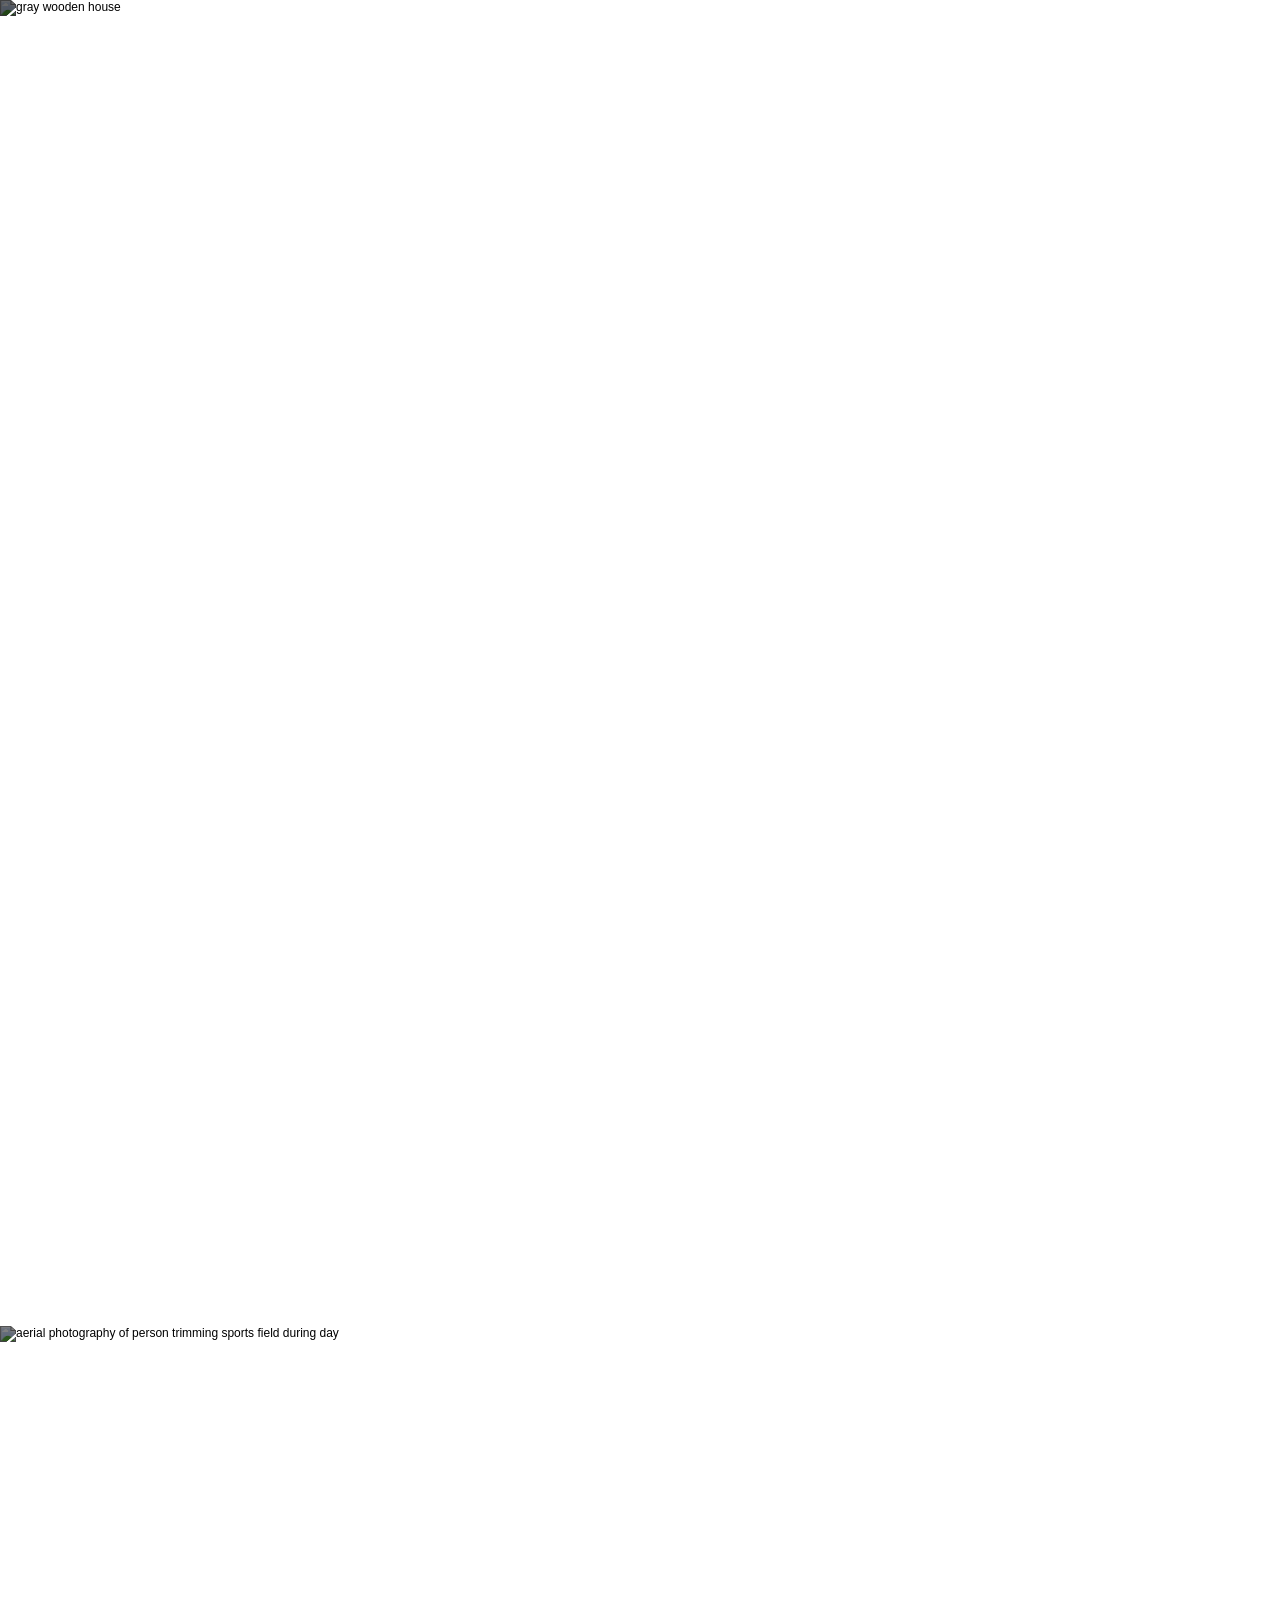
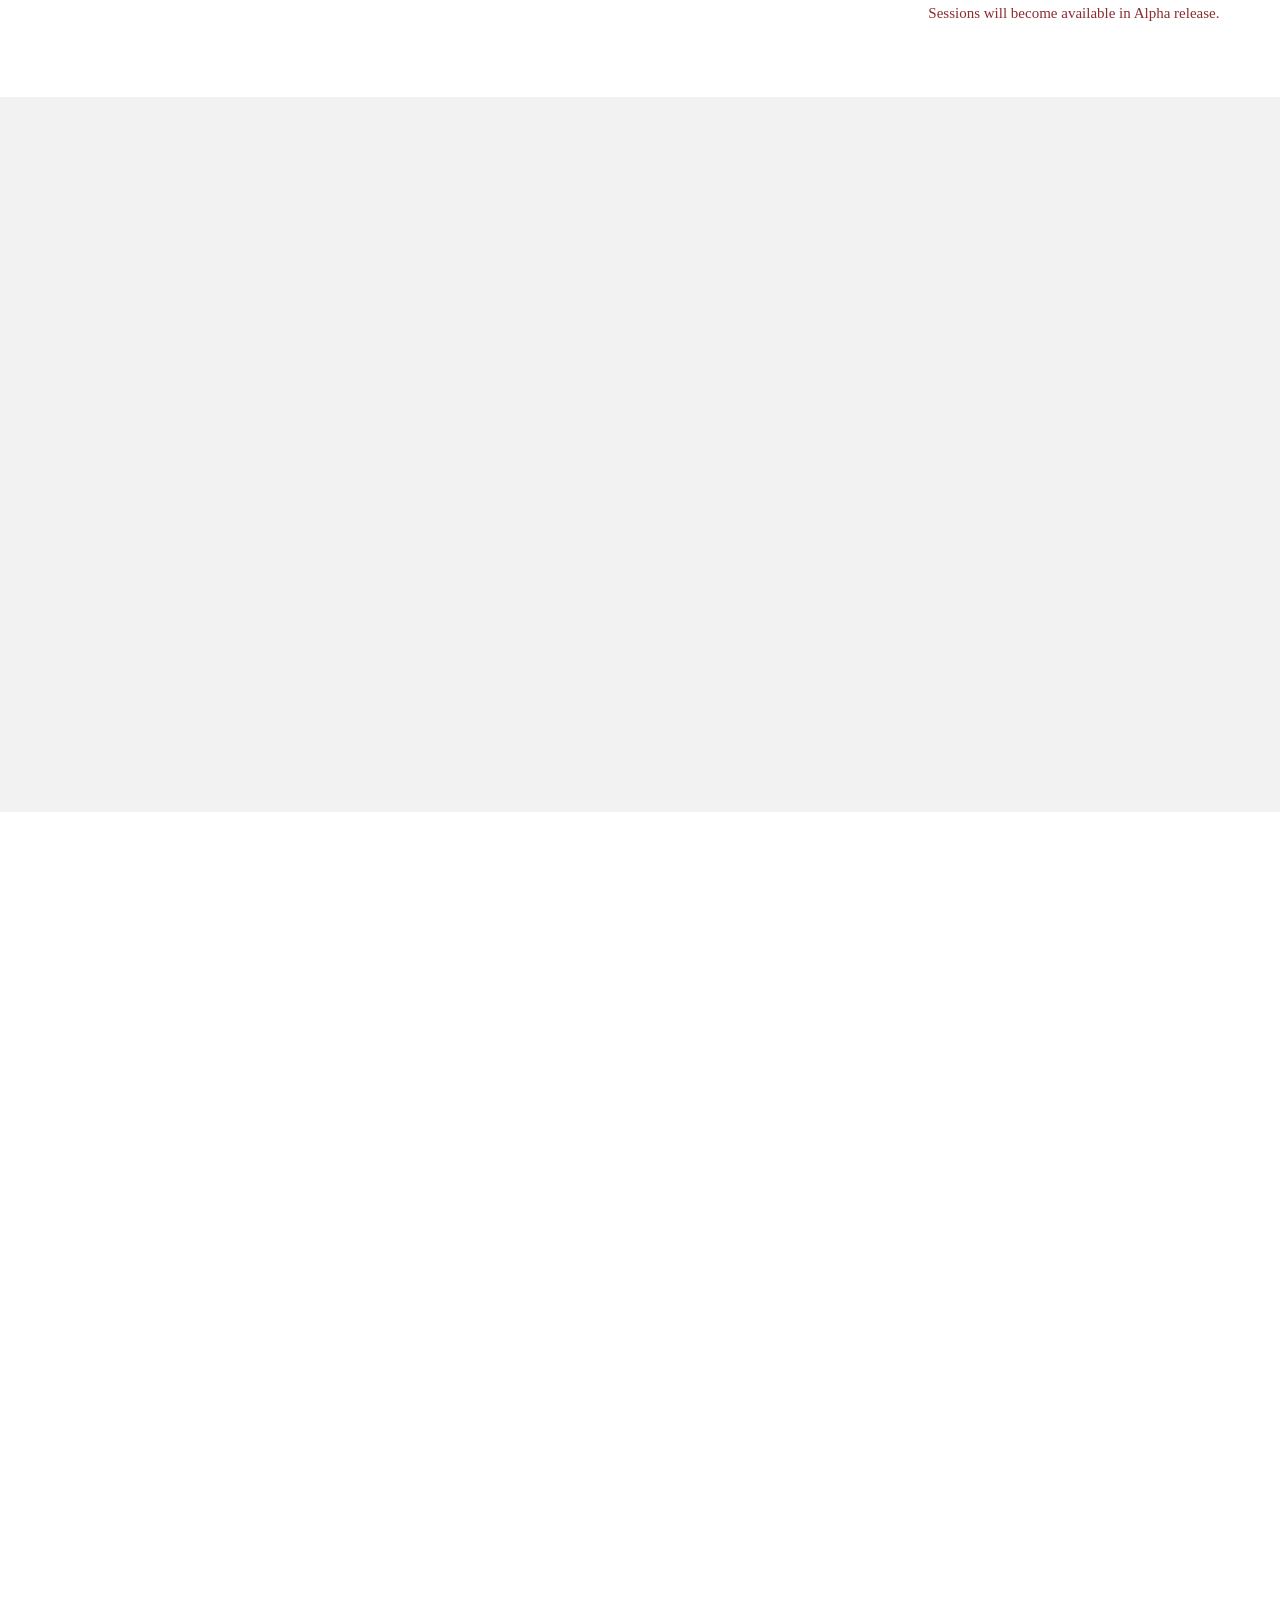
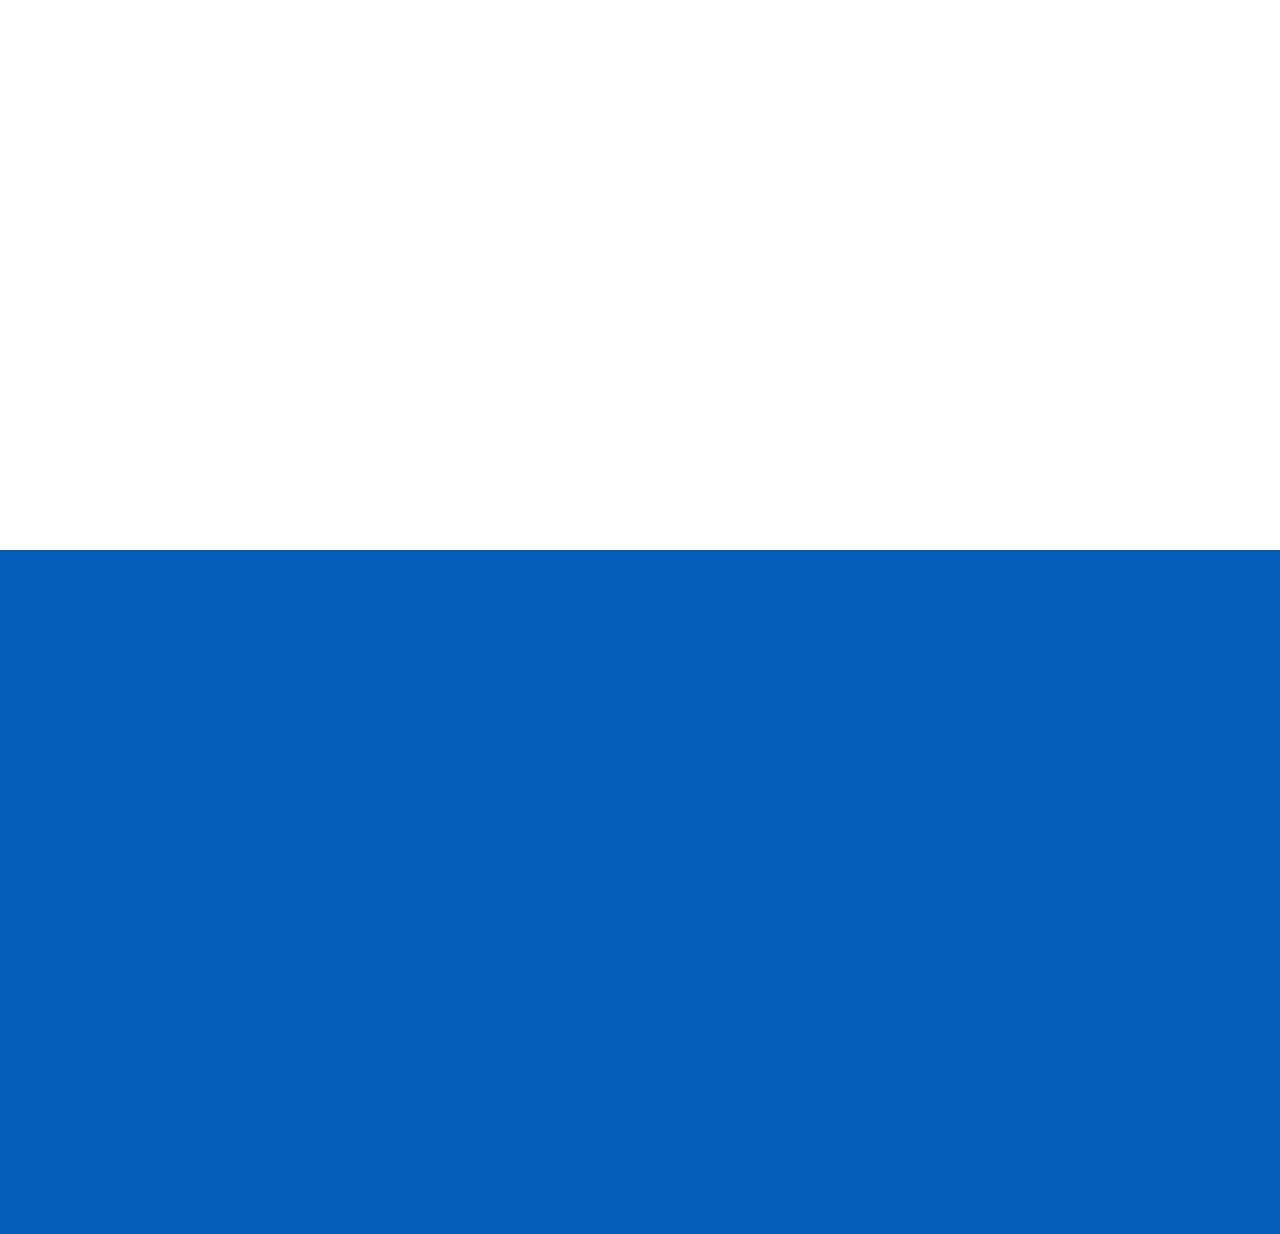
==== index.html @ e6acbfbc "v1" ====
<!doctype html>


<html lang="en" data-redirect-timezone="1">
<head>
    <meta charset="utf-8">


    <script>try{if(localStorage.get("__framer_force_showing_editorbar_since")){const n=document.createElement("link");n.rel = "modulepreload";n.href="https://framer.com/edit/init.mjs";document.head.appendChild(n)}}catch(e){}</script>



    <meta name="viewport" content="width=device-width">
    <meta name="generator" content="Framer f36d8c8">
    <title>Pitlochry, Redefined.</title>
    <meta name="description" content="Pitlochry, Redefined is a Scottish Roblox roleplay community.">
    <meta name="framer-search-index" content="https://framerusercontent.com/sites/6HsWzm4cJt0ourCZ8TY88s/searchIndex-HC8uPd4DVHPu.json">
    <meta name="framer-search-index-fallback" content="https://framerusercontent.com/sites/6HsWzm4cJt0ourCZ8TY88s/searchIndex-4TcPYC6t97ut.json">
    <meta name="framer-html-plugin" content="disable">
    <link href="https://framerusercontent.com/images/XYk1rlV9fvzTDFTiQio9LXA8.png" rel="icon" media="(prefers-color-scheme: light)">
    <link href="https://framerusercontent.com/images/PYBCpuTBmB7kPug5AxsaWHs4.png" rel="icon" media="(prefers-color-scheme: dark)">
    <link rel="apple-touch-icon" href="https://framerusercontent.com/images/etuwbYIV7RaptzxkaW7KyOnoj3I.png">

    <meta property="og:type" content="website">
    <meta property="og:title" content="Pitlochry, Redefined.">
    <meta property="og:description" content="Pitlochry, Redefined is a Scottish Roblox roleplay community.">

    <meta name="twitter:card" content="summary_large_image">
    <meta name="twitter:title" content="Pitlochry, Redefined.">
    <meta name="twitter:description" content="Pitlochry, Redefined is a Scottish Roblox roleplay community.">

    <style data-framer-font-css>
        /* vietnamese */
        @font-face {
            font-family: 'Alex Brush';
            font-style: normal;
            font-weight: 400;
            src: url(https://fonts.gstatic.com/s/alexbrush/v23/SZc83FzrJKuqFbwMKk6EhUrz7QtO.woff2) format('woff2');
            unicode-range: U+0102-0103, U+0110-0111, U+0128-0129, U+0168-0169, U+01A0-01A1, U+01AF-01B0, U+0300-0301, U+0303-0304, U+0308-0309, U+0323, U+0329, U+1EA0-1EF9, U+20AB;
        }
        /* latin-ext */
        @font-face {
            font-family: 'Alex Brush';
            font-style: normal;
            font-weight: 400;
            src: url(https://fonts.gstatic.com/s/alexbrush/v23/SZc83FzrJKuqFbwMKk6EhUvz7QtO.woff2) format('woff2');
            unicode-range: U+0100-02BA, U+02BD-02C5, U+02C7-02CC, U+02CE-02D7, U+02DD-02FF, U+0304, U+0308, U+0329, U+1D00-1DBF, U+1E00-1E9F, U+1EF2-1EFF, U+2020, U+20A0-20AB, U+20AD-20C0, U+2113, U+2C60-2C7F, U+A720-A7FF;
        }
        /* latin */
        @font-face {
            font-family: 'Alex Brush';
            font-style: normal;
            font-weight: 400;
            src: url(https://fonts.gstatic.com/s/alexbrush/v23/SZc83FzrJKuqFbwMKk6EhUXz7Q.woff2) format('woff2');
            unicode-range: U+0000-00FF, U+0131, U+0152-0153, U+02BB-02BC, U+02C6, U+02DA, U+02DC, U+0304, U+0308, U+0329, U+2000-206F, U+20AC, U+2122, U+2191, U+2193, U+2212, U+2215, U+FEFF, U+FFFD;
        }

        @font-face {
            font-family: "Inter";
            src: url("https://framerusercontent.com/assets/5vvr9Vy74if2I6bQbJvbw7SY1pQ.woff2");
            font-display: swap;
            font-style: normal;
            font-weight: 400;
            unicode-range: U+0460-052F, U+1C80-1C88, U+20B4, U+2DE0-2DFF, U+A640-A69F, U+FE2E-FE2F
        }

        @font-face {
            font-family: "Inter";
            src: url("https://framerusercontent.com/assets/EOr0mi4hNtlgWNn9if640EZzXCo.woff2");
            font-display: swap;
            font-style: normal;
            font-weight: 400;
            unicode-range: U+0301, U+0400-045F, U+0490-0491, U+04B0-04B1, U+2116
        }

        @font-face {
            font-family: "Inter";
            src: url("https://framerusercontent.com/assets/Y9k9QrlZAqio88Klkmbd8VoMQc.woff2");
            font-display: swap;
            font-style: normal;
            font-weight: 400;
            unicode-range: U+1F00-1FFF
        }

        @font-face {
            font-family: "Inter";
            src: url("https://framerusercontent.com/assets/OYrD2tBIBPvoJXiIHnLoOXnY9M.woff2");
            font-display: swap;
            font-style: normal;
            font-weight: 400;
            unicode-range: U+0370-03FF
        }

        @font-face {
            font-family: "Inter";
            src: url("https://framerusercontent.com/assets/JeYwfuaPfZHQhEG8U5gtPDZ7WQ.woff2");
            font-display: swap;
            font-style: normal;
            font-weight: 400;
            unicode-range: U+0100-024F, U+0259, U+1E00-1EFF, U+2020, U+20A0-20AB, U+20AD-20CF, U+2113, U+2C60-2C7F, U+A720-A7FF
        }

        @font-face {
            font-family: "Inter";
            src: url("https://framerusercontent.com/assets/GrgcKwrN6d3Uz8EwcLHZxwEfC4.woff2");
            font-display: swap;
            font-style: normal;
            font-weight: 400;
            unicode-range: U+0000-00FF, U+0131, U+0152-0153, U+02BB-02BC, U+02C6, U+02DA, U+02DC, U+2000-206F, U+2070, U+2074-207E, U+2080-208E, U+20AC, U+2122, U+2191, U+2193, U+2212, U+2215, U+FEFF, U+FFFD
        }

        @font-face {
            font-family: "Inter";
            src: url("https://framerusercontent.com/assets/b6Y37FthZeALduNqHicBT6FutY.woff2");
            font-display: swap;
            font-style: normal;
            font-weight: 400;
            unicode-range: U+0102-0103, U+0110-0111, U+0128-0129, U+0168-0169, U+01A0-01A1, U+01AF-01B0, U+1EA0-1EF9, U+20AB
        }

        @font-face {
            font-family: "Lora";
            src: url("https://framerusercontent.com/third-party-assets/fontshare/wf/UZVLDSVSCU6EHBA34MAMH3Z2RHDHB3QE/2GS24NKY26JCCD3ZHG5B4BSZKB4M5UH3/FKKAYEWGEGLZTIS3AJ3RN5KHPKRTYLGL.woff2");
            font-display: swap;
            font-style: normal;
            font-weight: 500
        }

        @font-face {
            font-family: "Lora";
            src: url("https://framerusercontent.com/third-party-assets/fontshare/wf/XKPJY3ZSUVQFS2W4WC5RDSDQZMJCKM2K/LN3QKDXOGSZ4KFDCY6RFVWPIXHDZPZVG/MDERQV6X2U5ARGQRZSXHPLMPXHJIHIQI.woff2");
            font-display: swap;
            font-style: normal;
            font-weight: 700
        }

        @font-face {
            font-family: "Lora";
            src: url("https://framerusercontent.com/third-party-assets/fontshare/wf/MR5BT2YPOEXTQ4MEELWWJJ7NTKX2G5PM/KTOVFALLVL2MWILR5BZG42LMYPMDBWMV/EXS4XC5TKOJSULVQYC7H3KETY6RINWLE.woff2");
            font-display: swap;
            font-style: italic;
            font-weight: 700
        }

        @font-face {
            font-family: "Lora";
            src: url("https://framerusercontent.com/third-party-assets/fontshare/wf/KLOD6VKCOK74SPLRCH3FTIRNKDK5X55V/FD7N5U2P6254FPQEXIDJ4NHL3GRV4LQV/EW63T7YXBPCICKVXWTFFEJZQTQXMHWBE.woff2");
            font-display: swap;
            font-style: italic;
            font-weight: 500
        }

        @font-face {
            font-family: "Lora";
            src: url("https://framerusercontent.com/third-party-assets/fontshare/wf/YQA3KKRVULCXJDCXSAONFQCA74AMMQFS/RGNGUOW44MB34GT7X2FQPGZNLW2Z3P3F/ZAXBVAFTWGWMVEZN7M2EPCUJJ4KGZZCI.woff2");
            font-display: swap;
            font-style: normal;
            font-weight: 400
        }

        @font-face {
            font-family: "Lora";
            src: url("https://framerusercontent.com/third-party-assets/fontshare/wf/TKLVZDTQCUHIWAN3QIZGCNX4HOOUXHFA/JM2JUOZH27EVDC6FKNUOYGZ3IADBKMM3/DJA2WADOVWLNFBBL4PE4KM6NGVIOXNBS.woff2");
            font-display: swap;
            font-style: italic;
            font-weight: 400
        }

        @font-face {
            font-family: "Lora";
            src: url("https://framerusercontent.com/third-party-assets/fontshare/wf/LEPTJ56CXEIFZS2BZMKVGQGQR3J75WRT/47CWKKJO46R4EDFFM7QZRCL3WAPMSJU2/36HN3YOOACEGVWTJT3K4CDUJYXSWVW5S.woff2");
            font-display: swap;
            font-style: normal;
            font-weight: 600
        }

        @font-face {
            font-family: "Inter Placeholder";
            src: local("Arial");
            ascent-override: 89.79%;
            descent-override: 22.36%;
            line-gap-override: 0.00%;
            size-adjust: 107.89%
        }

        @font-face {
            font-family: "Lora Placeholder";
            src: local("Times New Roman");
            ascent-override: 87.53%;
            descent-override: 23.84%;
            line-gap-override: 0.00%;
            size-adjust: 114.93%
        }
    </style>
    <link href="https://fonts.gstatic.com" rel="preconnect" crossorigin>
    <meta name="robots" content="max-image-preview:large">
    <style data-framer-breakpoint-css>
        @media(min-width: 1200px) {
            .hidden-72rtr7 {
                display: none !important
            }
        }

        @media(min-width: 810px) and (max-width: 1199.98px) {
            .hidden-hfs54u {
                display: none !important
            }
        }

        @media(max-width: 809.98px) {
            .hidden-1j5ugi4 {
                display: none !important
            }
        }

        @media(min-width: 1200px) {
            .hidden-17jsvpo {
                display: none !important
            }
        }

        @media(min-width: 810px) and (max-width: 1199.98px) {
            .hidden-odr9d5 {
                display: none !important
            }
        }

        @media(max-width: 809.98px) {
            .hidden-5v23dx {
                display: none !important
            }
        }
    </style>
    <style data-framer-css-ssr-minified data-framer-components="framer-lib-cursors-host framer-7oiHW PropertyOverrides framer-kpXpP framer-lib-combinedCSSRules framer-3nnRD framer-JdKrz framer-arc-text framer-gS9zB framer-8tIMB framer-FVoPi framer-6oirK framer-6FBmW framer-y9X6u framer-p4HsM framer-HShXw framer-6SQ6k framer-Kty8x framer-J9eHh framer-nCqPx">
        html, body, #main {
            box-sizing: border-box;
            margin: 0;
            padding: 0
        }

        :root {
            -webkit-font-smoothing: antialiased;
            -moz-osx-font-smoothing: grayscale
        }

        * {
            box-sizing: border-box;
            -webkit-font-smoothing: inherit
        }

        h1, h2, h3, h4, h5, h6, p, figure {
            margin: 0
        }

        body, input, textarea, select, button {
            font-family: sans-serif;
            font-size: 12px
        }

        body {
            --token-feecde84-d2df-406e-9c49-2b4dab446477: #218544;
            --token-3f060a67-1a54-4056-ae06-80a5a9f52680: #000;
            --token-c2105c81-6a43-4d77-a01f-e6f24156bb0c: #fff;
            --token-fc4a3b89-96cf-4700-b0b8-8cf673cdd457: #555;
            --token-50a40dbc-9e72-48ff-a286-4ee8d53e3e83: #ddd;
            --token-75802f95-5097-44bd-bf15-824b741c43bf: #fff;
            --token-21335f9b-21d7-468e-9b6f-305ea58e58b8: #f2f2f2
        }

        @supports (z-index:calc(infinity)) {
            #__framer-badge-container {
                --infinity: infinity
            }
        }

        #__framer-badge-container {
            pointer-events: none;
            width: 100%;
            z-index: calc(var(--infinity,2147480000));
            justify-content: flex-end;
            padding: 20px;
            display: flex;
            position: fixed;
            bottom: 0
        }

        @supports (background:-webkit-named-image(i)) and (not (grid-template-rows:subgrid)) {
            body {
                --framer-will-change-override: transform
            }
        }

        @supports (background:-webkit-named-image(i)) and (not (position-area:top right)) {
            body {
                --framer-will-change-filter-override: filter
            }
        }

        [data-framer-component-type=Text] div div span, [data-framer-component-type=Text] a div span, [data-framer-component-type=Text] span span span, [data-framer-component-type=Text] p span span, [data-framer-component-type=Text] h1 span span, [data-framer-component-type=Text] h2 span span, [data-framer-component-type=Text] h3 span span, [data-framer-component-type=Text] h4 span span, [data-framer-component-type=Text] h5 span span, [data-framer-component-type=Text] h6 span span, [data-framer-component-type=Text] a {
            font-family: var(--font-family);
            font-style: var(--font-style);
            font-weight: min(calc(var(--framer-font-weight-increase,0) + var(--font-weight,400)),900);
            color: var(--text-color);
            letter-spacing: var(--letter-spacing);
            font-size: var(--font-size);
            text-transform: var(--text-transform);
            --text-decoration: var(--framer-text-decoration-style,solid)var(--framer-text-decoration,none)var(--framer-text-decoration-color,currentcolor)var(--framer-text-decoration-thickness,auto);
            --text-decoration-skip-ink: var(--framer-text-decoration-skip-ink);
            --text-underline-offset: var(--framer-text-decoration-offset);
            line-height: var(--line-height);
            --font-family: var(--framer-font-family);
            --font-style: var(--framer-font-style);
            --font-weight: var(--framer-font-weight);
            --text-color: var(--framer-text-color);
            --letter-spacing: var(--framer-letter-spacing);
            --font-size: var(--framer-font-size);
            --text-transform: var(--framer-text-transform);
            --line-height: var(--framer-line-height)
        }

        @supports not (color:color(display-p3 1 1 1)) {
            p.framer-text, div.framer-text, h1.framer-text, h2.framer-text, h3.framer-text, h4.framer-text, h5.framer-text, h6.framer-text, li.framer-text, ol.framer-text, ul.framer-text, span.framer-text:not([data-text-fill]) {
                color: var(--framer-blockquote-text-color-rgb,var(--framer-blockquote-text-color,var(--framer-text-color-rgb,var(--framer-text-color,#000))));
                -webkit-text-stroke-color: var(--framer-text-stroke-color-rgb,var(--framer-text-stroke-color,initial))
            }

            mark.framer-text {
                background-color: var(--framer-blockquote-text-background-color-rgb,var(--framer-blockquote-text-background-color,var(--framer-text-background-color-rgb,var(--framer-text-background-color,initial))))
            }
        }

        @supports not (color:color(display-p3 1 1 1)) {
            code.framer-text, code.framer-text span.framer-text:not([data-text-fill]) {
                color: var(--framer-blockquote-text-color-rgb,var(--framer-blockquote-text-color,var(--framer-code-text-color-rgb,var(--framer-code-text-color,var(--framer-text-color-rgb,var(--framer-text-color,#000))))))
            }
        }

        @supports not (color:color(display-p3 1 1 1)) {
            a.framer-text, span.framer-text[data-nested-link] {
                color: var(--framer-blockquote-text-color-rgb,var(--framer-blockquote-text-color,var(--framer-link-text-color-rgb,var(--framer-link-text-color,var(--framer-text-color-rgb,var(--framer-text-color,#000))))));
                background-color: var(--framer-link-text-background-color-rgb,var(--framer-link-text-background-color,initial));
                -webkit-text-decoration-color: var(--framer-link-text-decoration-color-rgb,var(--framer-link-text-decoration-color,var(--framer-text-decoration-color-rgb,var(--framer-text-decoration-color,currentcolor))));
                text-decoration-color: var(--framer-link-text-decoration-color-rgb,var(--framer-link-text-decoration-color,var(--framer-text-decoration-color-rgb,var(--framer-text-decoration-color,currentcolor))))
            }
        }

        @supports not (color:color(display-p3 1 1 1)) {
            code.framer-text a.framer-text, code.framer-text a.framer-text span.framer-text:not([data-text-fill]), code.framer-text span.framer-text[data-nested-link], code.framer-text span.framer-text[data-nested-link] span.framer-text:not([data-text-fill]) {
                color: var(--framer-blockquote-text-color-rgb,var(--framer-blockquote-text-color,var(--framer-link-text-color-rgb,var(--framer-link-text-color,var(--framer-code-text-color-rgb,var(--framer-code-text-color,var(--framer-text-color-rgb,var(--framer-text-color,#000))))))))
            }
        }

        @supports not (color:color(display-p3 1 1 1)) {
            a.framer-text:hover, span.framer-text[data-nested-link]:hover {
                color: var(--framer-link-hover-text-color-rgb,var(--framer-link-hover-text-color,var(--framer-blockquote-text-color-rgb,var(--framer-blockquote-text-color,var(--framer-link-text-color-rgb,var(--framer-link-text-color,var(--framer-text-color-rgb,var(--framer-text-color,#000))))))));
                background-color: var(--framer-link-hover-text-background-color-rgb,var(--framer-link-hover-text-background-color,var(--framer-link-text-background-color-rgb,var(--framer-link-text-background-color,var(--framer-text-background-color-rgb,var(--framer-text-background-color,initial))))));
                -webkit-text-decoration-color: var(--framer-link-hover-text-decoration-color-rgb,var(--framer-link-hover-text-decoration-color,var(--framer-link-text-decoration-color-rgb,var(--framer-link-text-decoration-color,var(--framer-text-decoration-color-rgb,var(--framer-text-decoration-color,currentcolor))))));
                text-decoration-color: var(--framer-link-hover-text-decoration-color-rgb,var(--framer-link-hover-text-decoration-color,var(--framer-link-text-decoration-color-rgb,var(--framer-link-text-decoration-color,var(--framer-text-decoration-color-rgb,var(--framer-text-decoration-color,currentcolor))))))
            }
        }

        @supports not (color:color(display-p3 1 1 1)) {
            code.framer-text a.framer-text:hover, code.framer-text span.framer-text[data-nested-link]:hover {
                color: var(--framer-link-hover-text-color-rgb,var(--framer-link-hover-text-color,var(--framer-blockquote-text-color-rgb,var(--framer-blockquote-text-color,var(--framer-link-text-color-rgb,var(--framer-link-text-color,var(--framer-code-text-color-rgb,var(--framer-code-text-color,var(--framer-text-color-rgb,var(--framer-text-color,#000))))))))))
            }
        }

        @supports not (color:color(display-p3 1 1 1)) {
            a.framer-text[data-framer-page-link-current], span.framer-text[data-framer-page-link-current] {
                color: var(--framer-link-current-text-color-rgb,var(--framer-link-current-text-color,var(--framer-link-text-color-rgb,var(--framer-link-text-color,var(--framer-text-color-rgb,var(--framer-text-color,#000))))));
                background-color: var(--framer-link-current-text-background-color-rgb,var(--framer-link-current-text-background-color,var(--framer-link-text-background-color-rgb,var(--framer-link-text-background-color,var(--framer-text-background-color-rgb,var(--framer-text-background-color,initial))))));
                -webkit-text-decoration-color: var(--framer-link-current-text-decoration-color-rgb,var(--framer-link-current-text-decoration-color,var(--framer-link-text-decoration-color-rgb,var(--framer-link-text-decoration-color,var(--framer-text-decoration-color-rgb,var(--framer-text-decoration-color,currentcolor))))));
                text-decoration-color: var(--framer-link-current-text-decoration-color-rgb,var(--framer-link-current-text-decoration-color,var(--framer-link-text-decoration-color-rgb,var(--framer-link-text-decoration-color,var(--framer-text-decoration-color-rgb,var(--framer-text-decoration-color,currentcolor))))))
            }
        }

        @supports not (color:color(display-p3 1 1 1)) {
            code.framer-text a.framer-text[data-framer-page-link-current], code.framer-text a.framer-text[data-framer-page-link-current] span.framer-text:not([data-text-fill]), code.framer-text span.framer-text[data-framer-page-link-current], code.framer-text span.framer-text[data-framer-page-link-current] span.framer-text:not([data-text-fill]) {
                color: var(--framer-link-current-text-color-rgb,var(--framer-link-current-text-color,var(--framer-link-text-color-rgb,var(--framer-link-text-color,var(--framer-code-text-color-rgb,var(--framer-code-text-color,var(--framer-text-color-rgb,var(--framer-text-color,#000))))))));
                background-color: var(--framer-link-current-text-background-color-rgb,var(--framer-link-current-text-background-color,var(--framer-link-text-background-color-rgb,var(--framer-link-text-background-color,var(--framer-text-background-color-rgb,var(--framer-text-background-color,initial))))))
            }
        }

        @supports not (color:color(display-p3 1 1 1)) {
            a.framer-text[data-framer-page-link-current]:hover, span.framer-text[data-framer-page-link-current]:hover {
                color: var(--framer-link-hover-text-color-rgb,var(--framer-link-hover-text-color,var(--framer-link-current-text-color-rgb,var(--framer-link-current-text-color,var(--framer-link-text-color-rgb,var(--framer-link-text-color,var(--framer-code-text-color-rgb,var(--framer-code-text-color,var(--framer-text-color-rgb,var(--framer-text-color,#000))))))))));
                background-color: var(--framer-link-hover-text-background-color-rgb,var(--framer-link-hover-text-background-color,var(--framer-link-current-text-background-color-rgb,var(--framer-link-current-text-background-color,var(--framer-link-text-background-color-rgb,var(--framer-link-text-background-color,initial))))));
                -webkit-text-decoration-color: var(--framer-link-hover-text-decoration-color-rgb,var(--framer-link-hover-text-decoration-color,var(--framer-link-current-text-decoration-color-rgb,var(--framer-link-current-text-decoration-color,var(--framer-link-text-decoration-color-rgb,var(--framer-link-text-decoration-color,var(--framer-text-decoration-color-rgb,var(--framer-text-decoration-color,currentcolor))))))));
                text-decoration-color: var(--framer-link-hover-text-decoration-color-rgb,var(--framer-link-hover-text-decoration-color,var(--framer-link-current-text-decoration-color-rgb,var(--framer-link-current-text-decoration-color,var(--framer-link-text-decoration-color-rgb,var(--framer-link-text-decoration-color,var(--framer-text-decoration-color-rgb,var(--framer-text-decoration-color,currentcolor))))))))
            }
        }

        @supports not (color:color(display-p3 1 1 1)) {
            code.framer-text a.framer-text[data-framer-page-link-current]:hover, code.framer-text a.framer-text[data-framer-page-link-current]:hover span.framer-text:not([data-text-fill]), code.framer-text span.framer-text[data-framer-page-link-current]:hover, code.framer-text span.framer-text[data-framer-page-link-current]:hover span.framer-text:not([data-text-fill]) {
                color: var(--framer-link-hover-text-color-rgb,var(--framer-link-hover-text-color,var(--framer-link-current-text-color-rgb,var(--framer-link-current-text-color,var(--framer-link-text-color-rgb,var(--framer-link-text-color,var(--framer-code-text-color-rgb,var(--framer-code-text-color,var(--framer-text-color-rgb,var(--framer-text-color,#000))))))))));
                background-color: var(--framer-link-hover-text-background-color-rgb,var(--framer-link-hover-text-background-color,var(--framer-link-current-text-background-color-rgb,var(--framer-link-current-text-background-color,var(--framer-link-text-background-color-rgb,var(--framer-link-text-background-color,initial))))))
            }
        }

        @supports not (aspect-ratio:1) {
            .framer-text-module:not([data-width=fit])[style*=aspect-ratio] {
                position: relative !important
            }

                .framer-text-module:not([data-width=fit])[style*=aspect-ratio]:before {
                    content: "";
                    padding-bottom: calc(100%/calc(var(--aspect-ratio)));
                    display: block
                }

                .framer-text-module[data-width=fill] > :first-child, .framer-text-module[data-width=fill] > .ssr-variant > :first-child, .framer-text-module:not([data-width=fit])[style*=aspect-ratio] > :first-child, .framer-text-module:not([data-width=fit])[style*=aspect-ratio] > .ssr-variant > :first-child {
                    position: absolute;
                    top: 0;
                    left: 0;
                    height: 100% !important
                }
        }

        @supports not (overflow:clip) {
            :root {
                --overflow-clip-fallback: hidden
            }
        }

        @supports (background:-webkit-named-image(i)) and (not (contain-intrinsic-size:inherit)) {
            div.framer-text, p.framer-text, h1.framer-text, h2.framer-text, h3.framer-text, h4.framer-text, h5.framer-text, h6.framer-text, ol.framer-text, ul.framer-text, li.framer-text, blockquote.framer-text, .framer-text.framer-image {
                display: var(--text-truncation-display-inline-for-safari-16,revert)
            }

                div.framer-text:after, p.framer-text:after, h1.framer-text:after, h2.framer-text:after, h3.framer-text:after, h4.framer-text:after, h5.framer-text:after, h6.framer-text:after, ol.framer-text:after, ul.framer-text:after, li.framer-text:after, blockquote.framer-text:after, .framer-text.framer-image:after {
                    content: var(--text-truncation-line-break-for-safari-16);
                    white-space: pre
                }

            .framer-text.framer-text-module, .framer-text.framer-table-wrapper {
                display: var(--text-truncation-display-none-for-safari-16,revert)
            }

            p.framer-text[data-text-fill] {
                display: var(--text-truncation-display-inline-for-safari-16,inline-block)
            }
        }

        @supports (corner-shape:superellipse(2)) {
            :root {
                --one-if-corner-shape-supported: 1
            }
        }

        .framer-cursor-none, .framer-cursor-none * {
            cursor: none !important
        }

        .framer-pointer-events-none, .framer-pointer-events-none * {
            pointer-events: none !important
        }

        @supports (aspect-ratio:1) {
            body {
                --framer-aspect-ratio-supported: auto
            }
        }

        .framer-7oiHW.framer-gngo97, .framer-7oiHW .framer-gngo97 {
            display: block
        }

        .framer-7oiHW.framer-17jsvpo {
            background-color: var(--token-75802f95-5097-44bd-bf15-824b741c43bf,#fff);
            flex-flow: column;
            place-content: center flex-start;
            align-items: center;
            gap: 0;
            width: 100%;
            height: min-content;
            padding: 0;
            display: flex;
            position: relative;
            overflow: hidden
        }

        .framer-7oiHW .framer-1s8h12k-container {
            z-index: 10;
            flex: none;
            order: -1000;
            width: 100%;
            height: auto;
            position: absolute;
            top: 0;
            left: 0
        }

        .framer-7oiHW .framer-1chbb19 {
            background: 0 0;
            flex-grow: 1;
            width: 0;
            height: 0;
            margin: 0;
            position: relative
        }

        .framer-7oiHW .framer-19mouek-container {
            flex: none;
            order: 1002;
            width: 100%;
            height: auto;
            position: relative
        }

        .framer-7oiHW .framer-1yr9smx-container {
            flex: none;
            order: 1003;
            width: 100%;
            height: auto;
            position: relative
        }

        [data-layout-template=true] > #overlay {
            margin-bottom: 0
        }

        .ssr-variant {
            display: contents
        }

        @supports (aspect-ratio:1) {
            body {
                --framer-aspect-ratio-supported: auto
            }
        }

        .framer-kpXpP.framer-1rv4dcs, .framer-kpXpP .framer-1rv4dcs {
            display: block
        }

        .framer-kpXpP.framer-1hfibzc {
            flex-flow: column;
            place-content: center;
            align-items: center;
            gap: 10px;
            width: 1200px;
            height: min-content;
            padding: 25px 30px 0;
            display: flex;
            position: relative;
            overflow: hidden
        }

        .framer-kpXpP .framer-10f7qba {
            will-change: var(--framer-will-change-override,transform);
            z-index: 10;
            flex-flow: column;
            flex: none;
            place-content: center;
            align-items: center;
            gap: 10px;
            width: 100%;
            max-width: 1200px;
            height: min-content;
            padding: 20px;
            display: flex;
            position: relative;
            overflow: hidden
        }

        .framer-kpXpP .framer-1b88hcm {
            will-change: var(--framer-will-change-override,transform);
            z-index: 0;
            flex: none;
            width: 100%;
            height: 100%;
            position: absolute;
            top: 0;
            left: 0%;
            overflow: hidden
        }

        .framer-kpXpP .framer-cn1ar4 {
            flex-flow: row;
            flex: none;
            place-content: center;
            align-items: center;
            gap: 10px;
            width: 100%;
            height: min-content;
            padding: 0;
            display: flex;
            position: relative;
            overflow: hidden
        }

        .framer-kpXpP .framer-8t830s {
            flex-flow: row;
            flex: 1 0 0;
            place-content: center flex-start;
            align-items: center;
            gap: 10px;
            width: 1px;
            max-width: 300px;
            height: min-content;
            padding: 0;
            display: flex;
            position: relative;
            overflow: hidden
        }

        .framer-kpXpP .framer-wg198g {
            aspect-ratio: 6.59494;
            height: var(--framer-aspect-ratio-supported,45px);
            flex: none;
            width: 298px;
            text-decoration: none;
            position: relative;
            overflow: visible
        }

        .framer-kpXpP .framer-1sbvwku {
            flex: none;
            width: 40px;
            height: 40px;
            position: relative;
            overflow: hidden
        }

        .framer-kpXpP .framer-128szb9 {
            will-change: var(--framer-will-change-override,transform);
            flex: none;
            width: 20px;
            height: 2px;
            position: absolute;
            top: calc(62.5% - 1px);
            left: calc(50% - 10px);
            overflow: hidden
        }

        .framer-kpXpP .framer-1ezs5u0 {
            will-change: var(--framer-will-change-override,transform);
            flex: none;
            width: 15px;
            height: 2px;
            position: absolute;
            top: calc(37.5% - 1px);
            left: calc(55% - 7.5px);
            overflow: hidden
        }

        .framer-kpXpP .framer-1xbqksj {
            flex-flow: row;
            flex: 1 0 0;
            place-content: center flex-end;
            align-items: center;
            gap: 60px;
            width: 1px;
            height: min-content;
            padding: 0;
            display: flex;
            position: relative;
            overflow: hidden
        }

        .framer-kpXpP .framer-7clggo {
            flex-flow: row;
            flex: none;
            place-content: center;
            align-items: center;
            gap: 30px;
            width: min-content;
            height: min-content;
            padding: 0;
            display: flex;
            position: relative;
            overflow: hidden
        }

        .framer-kpXpP .framer-1g7v9po, .framer-kpXpP .framer-j6wt3c, .framer-kpXpP .framer-ytpf5b {
            white-space: pre;
            flex: none;
            width: auto;
            height: auto;
            position: relative
        }

        .framer-kpXpP .framer-17ob0no-container {
            flex: none;
            width: auto;
            height: auto;
            position: relative
        }

        .framer-kpXpP.framer-v-k3uwfa.framer-1hfibzc {
            width: 810px;
            padding: 20px 30px
        }

        .framer-kpXpP.framer-v-k3uwfa .framer-10f7qba {
            max-width: 850px
        }

        .framer-kpXpP.framer-v-k3uwfa .framer-8t830s {
            max-width: 150px
        }

        .framer-kpXpP.framer-v-k3uwfa .framer-1xbqksj {
            gap: 40px
        }

        .framer-kpXpP.framer-v-k3uwfa .framer-7clggo {
            gap: 20px
        }

        .framer-kpXpP.framer-v-1a9sn1p.framer-1hfibzc, .framer-kpXpP.framer-v-1v6roog.framer-1hfibzc {
            width: 390px;
            padding: 20px;
            overflow: visible
        }

        .framer-kpXpP.framer-v-1a9sn1p .framer-10f7qba, .framer-kpXpP.framer-v-1v6roog .framer-10f7qba {
            will-change: unset;
            max-width: 400px;
            padding: 15px 20px;
            overflow: visible
        }

        .framer-kpXpP.framer-v-1a9sn1p .framer-cn1ar4, .framer-kpXpP.framer-v-1v6roog .framer-cn1ar4 {
            overflow: visible
        }

        .framer-kpXpP.framer-v-1a9sn1p .framer-8t830s, .framer-kpXpP.framer-v-1v6roog .framer-8t830s {
            gap: unset;
            max-width: unset;
            justify-content: space-between
        }

        .framer-kpXpP.framer-v-1a9sn1p .framer-wg198g {
            height: var(--framer-aspect-ratio-supported,15px);
            width: 100px
        }

        .framer-kpXpP.framer-v-1a9sn1p .framer-1sbvwku, .framer-kpXpP.framer-v-1v6roog .framer-1sbvwku, .framer-kpXpP.framer-v-1v6roog .framer-1g7v9po, .framer-kpXpP.framer-v-1v6roog .framer-ytpf5b {
            cursor: pointer
        }

        .framer-kpXpP.framer-v-1v6roog .framer-wg198g {
            cursor: pointer;
            height: var(--framer-aspect-ratio-supported,15px);
            width: 100px
        }

        .framer-kpXpP.framer-v-1v6roog .framer-128szb9 {
            top: calc(50% - 1px)
        }

        .framer-kpXpP.framer-v-1v6roog .framer-1ezs5u0 {
            width: 20px;
            top: calc(50% - 1px);
            left: calc(50% - 10px)
        }

        .framer-kpXpP.framer-v-1v6roog .framer-1xbqksj {
            will-change: var(--framer-will-change-override,transform);
            z-index: 1;
            flex-direction: column;
            flex: none;
            gap: 20px;
            width: 100%;
            padding: 40px;
            position: absolute;
            top: 50px;
            left: 0
        }

        .framer-kpXpP.framer-v-1v6roog .framer-7clggo {
            flex-direction: column;
            gap: 15px
        }

        .framer-PgdGr .framer-styles-preset-m6b2t1:not(.rich-text-wrapper), .framer-PgdGr .framer-styles-preset-m6b2t1.rich-text-wrapper p {
            --framer-font-family: "Lora","Lora Placeholder",serif;
            --framer-font-family-bold: "Lora","Lora Placeholder",serif;
            --framer-font-family-bold-italic: "Lora","Lora Placeholder",serif;
            --framer-font-family-italic: "Lora","Lora Placeholder",serif;
            --framer-font-open-type-features: normal;
            --framer-font-size: calc(var(--framer-root-font-size,1rem)*1);
            --framer-font-style: normal;
            --framer-font-style-bold: normal;
            --framer-font-style-bold-italic: italic;
            --framer-font-style-italic: italic;
            --framer-font-variation-axes: normal;
            --framer-font-weight: 400;
            --framer-font-weight-bold: 700;
            --framer-font-weight-bold-italic: 700;
            --framer-font-weight-italic: 400;
            --framer-letter-spacing: -.03em;
            --framer-line-height: 1.9em;
            --framer-paragraph-spacing: 20px;
            --framer-text-alignment: start;
            --framer-text-color: var(--token-c2105c81-6a43-4d77-a01f-e6f24156bb0c,#fff);
            --framer-text-decoration: none;
            --framer-text-stroke-color: initial;
            --framer-text-stroke-width: initial;
            --framer-text-transform: none
        }

        .framer-yv3Cw .framer-styles-preset-v40hwg:not(.rich-text-wrapper), .framer-yv3Cw .framer-styles-preset-v40hwg.rich-text-wrapper a {
            --framer-link-current-text-decoration: none;
            --framer-link-hover-text-decoration: none;
            --framer-link-text-color: #fff;
            --framer-link-text-decoration: none
        }

        @media (max-width:1199px) and (min-width:810px) {
            .framer-rL6FT .framer-styles-preset-z8wyrj:not(.rich-text-wrapper), .framer-rL6FT .framer-styles-preset-z8wyrj.rich-text-wrapper p {
                --framer-font-family: "Lora","Lora Placeholder",serif;
                --framer-font-family-bold: "Lora","Lora Placeholder",serif;
                --framer-font-family-bold-italic: "Lora","Lora Placeholder",serif;
                --framer-font-family-italic: "Lora","Lora Placeholder",serif;
                --framer-font-open-type-features: normal;
                --framer-font-size: calc(var(--framer-root-font-size,1rem)*.95);
                --framer-font-style: normal;
                --framer-font-style-bold: normal;
                --framer-font-style-bold-italic: italic;
                --framer-font-style-italic: italic;
                --framer-font-variation-axes: normal;
                --framer-font-weight: 400;
                --framer-font-weight-bold: 700;
                --framer-font-weight-bold-italic: 700;
                --framer-font-weight-italic: 400;
                --framer-letter-spacing: -.03em;
                --framer-line-height: 1.7em;
                --framer-paragraph-spacing: 20px;
                --framer-text-alignment: start;
                --framer-text-color: var(--token-fc4a3b89-96cf-4700-b0b8-8cf673cdd457,#555);
                --framer-text-decoration: none;
                --framer-text-stroke-color: initial;
                --framer-text-stroke-width: initial;
                --framer-text-transform: none
            }
        }

        @media (max-width:809px) and (min-width:0) {
            .framer-rL6FT .framer-styles-preset-z8wyrj:not(.rich-text-wrapper), .framer-rL6FT .framer-styles-preset-z8wyrj.rich-text-wrapper p {
                --framer-font-family: "Lora","Lora Placeholder",serif;
                --framer-font-family-bold: "Lora","Lora Placeholder",serif;
                --framer-font-family-bold-italic: "Lora","Lora Placeholder",serif;
                --framer-font-family-italic: "Lora","Lora Placeholder",serif;
                --framer-font-open-type-features: normal;
                --framer-font-size: calc(var(--framer-root-font-size,1rem)*.95);
                --framer-font-style: normal;
                --framer-font-style-bold: normal;
                --framer-font-style-bold-italic: italic;
                --framer-font-style-italic: italic;
                --framer-font-variation-axes: normal;
                --framer-font-weight: 400;
                --framer-font-weight-bold: 700;
                --framer-font-weight-bold-italic: 700;
                --framer-font-weight-italic: 400;
                --framer-letter-spacing: -.03em;
                --framer-line-height: 1.7em;
                --framer-paragraph-spacing: 20px;
                --framer-text-alignment: start;
                --framer-text-color: var(--token-fc4a3b89-96cf-4700-b0b8-8cf673cdd457,#555);
                --framer-text-decoration: none;
                --framer-text-stroke-color: initial;
                --framer-text-stroke-width: initial;
                --framer-text-transform: none
            }
        }

        .framer-kpXpP[data-border=true]:after, .framer-kpXpP [data-border=true]:after {
            content: "";
            border-width: var(--border-top-width,0)var(--border-right-width,0)var(--border-bottom-width,0)var(--border-left-width,0);
            border-color: var(--border-color,none);
            border-style: var(--border-style,none);
            box-sizing: border-box;
            border-radius: inherit;
            corner-shape: inherit;
            pointer-events: none;
            width: 100%;
            height: 100%;
            position: absolute;
            top: 0;
            left: 0
        }

        body {
            --framer-will-change-override: none
        }

        @supports (background:-webkit-named-image(i)) and (not (grid-template-rows:subgrid)) {
            body {
                --framer-will-change-override: transform
            }
        }

        body {
            --framer-will-change-filter-override: none
        }

        @supports (background:-webkit-named-image(i)) and (not (position-area:top right)) {
            body {
                --framer-will-change-filter-override: filter
            }
        }

        [data-framer-component-type] {
            position: absolute
        }

        [data-framer-component-type=Text] {
            cursor: inherit
        }

        [data-framer-component-text-autosized] * {
            white-space: pre
        }

        [data-framer-component-type=Text] > * {
            text-align: var(--framer-text-alignment,start)
        }

        [data-framer-component-type=Text] span span, [data-framer-component-type=Text] p span, [data-framer-component-type=Text] h1 span, [data-framer-component-type=Text] h2 span, [data-framer-component-type=Text] h3 span, [data-framer-component-type=Text] h4 span, [data-framer-component-type=Text] h5 span, [data-framer-component-type=Text] h6 span {
            display: block
        }

            [data-framer-component-type=Text] span span span, [data-framer-component-type=Text] p span span, [data-framer-component-type=Text] h1 span span, [data-framer-component-type=Text] h2 span span, [data-framer-component-type=Text] h3 span span, [data-framer-component-type=Text] h4 span span, [data-framer-component-type=Text] h5 span span, [data-framer-component-type=Text] h6 span span {
                display: unset
            }

            [data-framer-component-type=Text] div div span, [data-framer-component-type=Text] a div span, [data-framer-component-type=Text] span span span, [data-framer-component-type=Text] p span span, [data-framer-component-type=Text] h1 span span, [data-framer-component-type=Text] h2 span span, [data-framer-component-type=Text] h3 span span, [data-framer-component-type=Text] h4 span span, [data-framer-component-type=Text] h5 span span, [data-framer-component-type=Text] h6 span span, [data-framer-component-type=Text] a {
                font-family: var(--font-family);
                font-style: var(--font-style);
                font-weight: min(calc(var(--framer-font-weight-increase,0) + var(--font-weight,400)),900);
                color: var(--text-color);
                letter-spacing: var(--letter-spacing);
                font-size: var(--font-size);
                text-transform: var(--text-transform);
                --text-decoration: var(--framer-text-decoration-style,solid)var(--framer-text-decoration,none)var(--framer-text-decoration-color,currentcolor)var(--framer-text-decoration-thickness,auto);
                --text-decoration-skip-ink: var(--framer-text-decoration-skip-ink);
                --text-underline-offset: var(--framer-text-decoration-offset);
                line-height: var(--line-height);
                --font-family: var(--framer-font-family);
                --font-style: var(--framer-font-style);
                --font-weight: var(--framer-font-weight);
                --text-color: var(--framer-text-color);
                --letter-spacing: var(--framer-letter-spacing);
                --font-size: var(--framer-font-size);
                --text-transform: var(--framer-text-transform);
                --line-height: var(--framer-line-height)
            }

                [data-framer-component-type=Text] a, [data-framer-component-type=Text] a div span, [data-framer-component-type=Text] a span span span, [data-framer-component-type=Text] a p span span, [data-framer-component-type=Text] a h1 span span, [data-framer-component-type=Text] a h2 span span, [data-framer-component-type=Text] a h3 span span, [data-framer-component-type=Text] a h4 span span, [data-framer-component-type=Text] a h5 span span, [data-framer-component-type=Text] a h6 span span {
                    --font-family: var(--framer-link-font-family,var(--framer-font-family));
                    --font-style: var(--framer-link-font-style,var(--framer-font-style));
                    --font-weight: var(--framer-link-font-weight,var(--framer-font-weight));
                    --text-color: var(--framer-link-text-color,var(--framer-text-color));
                    --font-size: var(--framer-link-font-size,var(--framer-font-size));
                    --text-transform: var(--framer-link-text-transform,var(--framer-text-transform));
                    --text-decoration: var(--framer-link-text-decoration-style,var(--framer-text-decoration-style,solid))var(--framer-link-text-decoration,var(--framer-text-decoration,none))var(--framer-link-text-decoration-color,var(--framer-text-decoration-color,currentcolor))var(--framer-link-text-decoration-thickness,var(--framer-text-decoration-thickness,auto));
                    --text-decoration-skip-ink: var(--framer-link-text-decoration-skip-ink,var(--framer-text-decoration-skip-ink));
                    --text-underline-offset: var(--framer-link-text-decoration-offset,var(--framer-text-decoration-offset))
                }

                    [data-framer-component-type=Text] a:hover, [data-framer-component-type=Text] a div span:hover, [data-framer-component-type=Text] a span span span:hover, [data-framer-component-type=Text] a p span span:hover, [data-framer-component-type=Text] a h1 span span:hover, [data-framer-component-type=Text] a h2 span span:hover, [data-framer-component-type=Text] a h3 span span:hover, [data-framer-component-type=Text] a h4 span span:hover, [data-framer-component-type=Text] a h5 span span:hover, [data-framer-component-type=Text] a h6 span span:hover {
                        --font-family: var(--framer-link-hover-font-family,var(--framer-link-font-family,var(--framer-font-family)));
                        --font-style: var(--framer-link-hover-font-style,var(--framer-link-font-style,var(--framer-font-style)));
                        --font-weight: var(--framer-link-hover-font-weight,var(--framer-link-font-weight,var(--framer-font-weight)));
                        --text-color: var(--framer-link-hover-text-color,var(--framer-link-text-color,var(--framer-text-color)));
                        --font-size: var(--framer-link-hover-font-size,var(--framer-link-font-size,var(--framer-font-size)));
                        --text-transform: var(--framer-link-hover-text-transform,var(--framer-link-text-transform,var(--framer-text-transform)));
                        --text-decoration: var(--framer-link-hover-text-decoration-style,var(--framer-link-text-decoration-style,var(--framer-text-decoration-style,solid)))var(--framer-link-hover-text-decoration,var(--framer-link-text-decoration,var(--framer-text-decoration,none)))var(--framer-link-hover-text-decoration-color,var(--framer-link-text-decoration-color,var(--framer-text-decoration-color,currentcolor)))var(--framer-link-hover-text-decoration-thickness,var(--framer-link-text-decoration-thickness,var(--framer-text-decoration-thickness,auto)));
                        --text-decoration-skip-ink: var(--framer-link-hover-text-decoration-skip-ink,var(--framer-link-text-decoration-skip-ink,var(--framer-text-decoration-skip-ink)));
                        --text-underline-offset: var(--framer-link-hover-text-decoration-offset,var(--framer-link-text-decoration-offset,var(--framer-text-decoration-offset)))
                    }

        [data-framer-component-type=Text].isCurrent a, [data-framer-component-type=Text].isCurrent a div span, [data-framer-component-type=Text].isCurrent a span span span, [data-framer-component-type=Text].isCurrent a p span span, [data-framer-component-type=Text].isCurrent a h1 span span, [data-framer-component-type=Text].isCurrent a h2 span span, [data-framer-component-type=Text].isCurrent a h3 span span, [data-framer-component-type=Text].isCurrent a h4 span span, [data-framer-component-type=Text].isCurrent a h5 span span, [data-framer-component-type=Text].isCurrent a h6 span span {
            --font-family: var(--framer-link-current-font-family,var(--framer-link-font-family,var(--framer-font-family)));
            --font-style: var(--framer-link-current-font-style,var(--framer-link-font-style,var(--framer-font-style)));
            --font-weight: var(--framer-link-current-font-weight,var(--framer-link-font-weight,var(--framer-font-weight)));
            --text-color: var(--framer-link-current-text-color,var(--framer-link-text-color,var(--framer-text-color)));
            --font-size: var(--framer-link-current-font-size,var(--framer-link-font-size,var(--framer-font-size)));
            --text-transform: var(--framer-link-current-text-transform,var(--framer-link-text-transform,var(--framer-text-transform)));
            --text-decoration: var(--framer-link-current-text-decoration-style,var(--framer-link-text-decoration-style,var(--framer-text-decoration-style,solid)))var(--framer-link-current-text-decoration,var(--framer-link-text-decoration,var(--framer-text-decoration,none)))var(--framer-link-current-text-decoration-color,var(--framer-link-text-decoration-color,var(--framer-text-decoration-color,currentcolor)))var(--framer-link-current-text-decoration-thickness,var(--framer-link-text-decoration-thickness,var(--framer-text-decoration-thickness,auto)));
            --text-decoration-skip-ink: var(--framer-link-current-text-decoration-skip-ink,var(--framer-link-text-decoration-skip-ink,var(--framer-text-decoration-skip-ink)));
            --text-underline-offset: var(--framer-link-current-text-decoration-offset,var(--framer-link-text-decoration-offset,var(--framer-text-decoration-offset)))
        }

        [data-framer-component-type=RichTextContainer] {
            outline: none;
            flex-direction: column;
            flex-shrink: 0;
            justify-content: flex-start;
            display: flex
        }

        p.framer-text, div.framer-text, figure.framer-text, h1.framer-text, h2.framer-text, h3.framer-text, h4.framer-text, h5.framer-text, h6.framer-text, ol.framer-text, ul.framer-text {
            margin: 0;
            padding: 0
        }

        p.framer-text, div.framer-text, h1.framer-text, h2.framer-text, h3.framer-text, h4.framer-text, h5.framer-text, h6.framer-text, li.framer-text, ol.framer-text, ul.framer-text, mark.framer-text, span.framer-text:not([data-text-fill]) {
            font-family: var(--framer-font-family-preview,var(--framer-blockquote-font-family,var(--framer-font-family,Inter,Inter Placeholder,sans-serif)));
            font-style: var(--framer-font-style-preview,var(--framer-blockquote-font-style,var(--framer-font-style,normal)));
            font-weight: var(--framer-font-weight-preview,var(--framer-blockquote-font-weight,var(--framer-font-weight,400)));
            color: var(--framer-blockquote-text-color,var(--framer-text-color,#000));
            font-size: calc(var(--framer-blockquote-font-size,var(--framer-font-size,16px))*var(--framer-font-size-scale,1));
            letter-spacing: var(--framer-blockquote-letter-spacing,var(--framer-letter-spacing,0));
            text-transform: var(--framer-blockquote-text-transform,var(--framer-text-transform,none));
            -webkit-text-decoration-line: var(--framer-blockquote-text-decoration,var(--framer-text-decoration,initial));
            text-decoration-line: var(--framer-blockquote-text-decoration,var(--framer-text-decoration,initial));
            -webkit-text-decoration-style: var(--framer-blockquote-text-decoration-style,var(--framer-text-decoration-style,initial));
            text-decoration-style: var(--framer-blockquote-text-decoration-style,var(--framer-text-decoration-style,initial));
            -webkit-text-decoration-color: var(--framer-blockquote-text-decoration-color,var(--framer-text-decoration-color,initial));
            text-decoration-color: var(--framer-blockquote-text-decoration-color,var(--framer-text-decoration-color,initial));
            text-decoration-thickness: var(--framer-blockquote-text-decoration-thickness,var(--framer-text-decoration-thickness,initial));
            text-decoration-skip-ink: var(--framer-blockquote-text-decoration-skip-ink,var(--framer-text-decoration-skip-ink,initial));
            text-underline-offset: var(--framer-blockquote-text-decoration-offset,var(--framer-text-decoration-offset,initial));
            line-height: var(--framer-blockquote-line-height,var(--framer-line-height,1.2em));
            text-align: var(--framer-blockquote-text-alignment,var(--framer-text-alignment,start));
            -webkit-text-stroke-width: var(--framer-text-stroke-width,initial);
            -webkit-text-stroke-color: var(--framer-text-stroke-color,initial);
            -moz-font-feature-settings: var(--framer-font-open-type-features,initial);
            -webkit-font-feature-settings: var(--framer-font-open-type-features,initial);
            font-feature-settings: var(--framer-font-open-type-features,initial);
            font-variation-settings: var(--framer-font-variation-axes-preview,var(--framer-font-variation-axes,normal));
            text-wrap: var(--framer-text-wrap-override,var(--framer-text-wrap))
        }

        mark.framer-text, p.framer-text, div.framer-text, h1.framer-text, h2.framer-text, h3.framer-text, h4.framer-text, h5.framer-text, h6.framer-text, li.framer-text, ol.framer-text, ul.framer-text {
            background-color: var(--framer-blockquote-text-background-color,var(--framer-text-background-color,initial));
            border-radius: var(--framer-blockquote-text-background-radius,var(--framer-text-background-radius,initial));
            corner-shape: var(--framer-blockquote-text-background-corner-shape,var(--framer-text-background-corner-shape,initial));
            padding: var(--framer-blockquote-text-background-padding,var(--framer-text-background-padding,initial))
        }

        @supports not (color:color(display-p3 1 1 1)) {
            p.framer-text, div.framer-text, h1.framer-text, h2.framer-text, h3.framer-text, h4.framer-text, h5.framer-text, h6.framer-text, li.framer-text, ol.framer-text, ul.framer-text, span.framer-text:not([data-text-fill]) {
                color: var(--framer-blockquote-text-color-rgb,var(--framer-blockquote-text-color,var(--framer-text-color-rgb,var(--framer-text-color,#000))));
                -webkit-text-stroke-color: var(--framer-text-stroke-color-rgb,var(--framer-text-stroke-color,initial))
            }

            mark.framer-text {
                background-color: var(--framer-blockquote-text-background-color-rgb,var(--framer-blockquote-text-background-color,var(--framer-text-background-color-rgb,var(--framer-text-background-color,initial))))
            }
        }

        .framer-fit-text .framer-text {
            white-space: nowrap;
            white-space-collapse: preserve
        }

        strong.framer-text {
            font-family: var(--framer-blockquote-font-family-bold,var(--framer-font-family-bold));
            font-style: var(--framer-blockquote-font-style-bold,var(--framer-font-style-bold));
            font-weight: var(--framer-blockquote-font-weight-bold,var(--framer-font-weight-bold,bolder));
            font-variation-settings: var(--framer-blockquote-font-variation-axes-bold,var(--framer-font-variation-axes-bold))
        }

        em.framer-text {
            font-family: var(--framer-blockquote-font-family-italic,var(--framer-font-family-italic));
            font-style: var(--framer-blockquote-font-style-italic,var(--framer-font-style-italic,italic));
            font-weight: var(--framer-blockquote-font-weight-italic,var(--framer-font-weight-italic));
            font-variation-settings: var(--framer-blockquote-font-variation-axes-italic,var(--framer-font-variation-axes-italic))
        }

            em.framer-text > strong.framer-text {
                font-family: var(--framer-blockquote-font-family-bold-italic,var(--framer-font-family-bold-italic));
                font-style: var(--framer-blockquote-font-style-bold-italic,var(--framer-font-style-bold-italic,italic));
                font-weight: var(--framer-blockquote-font-weight-bold-italic,var(--framer-font-weight-bold-italic,bolder));
                font-variation-settings: var(--framer-blockquote-font-variation-axes-bold-italic,var(--framer-font-variation-axes-bold-italic))
            }

        p.framer-text:not(:first-child), div.framer-text:not(:first-child), h1.framer-text:not(:first-child), h2.framer-text:not(:first-child), h3.framer-text:not(:first-child), h4.framer-text:not(:first-child), h5.framer-text:not(:first-child), h6.framer-text:not(:first-child), ol.framer-text:not(:first-child), ul.framer-text:not(:first-child), blockquote.framer-text:not(:first-child), table.framer-text:not(:first-child), figure.framer-text:not(:first-child), .framer-image.framer-text:not(:first-child) {
            margin-top: var(--framer-blockquote-paragraph-spacing,var(--framer-paragraph-spacing,0))
        }

        li.framer-text > ul.framer-text:nth-child(2), li.framer-text > ol.framer-text:nth-child(2) {
            margin-top: 0
        }

        .framer-text[data-text-fill] {
            -webkit-text-fill-color: transparent;
            padding: max(0em,calc(calc(1.3em - var(--framer-blockquote-line-height,var(--framer-line-height,1.3em)))/2));
            margin: min(0em,calc(calc(1.3em - var(--framer-blockquote-line-height,var(--framer-line-height,1.3em)))/-2));
            -webkit-background-clip: text;
            background-clip: text;
            display: inline-block
        }

        code.framer-text, code.framer-text span.framer-text:not([data-text-fill]) {
            font-family: var(--framer-code-font-family,var(--framer-font-family,Inter,Inter Placeholder,sans-serif));
            font-style: var(--framer-blockquote-font-style,var(--framer-code-font-style,var(--framer-font-style,normal)));
            font-weight: var(--framer-blockquote-font-weight,var(--framer-code-font-weight,var(--framer-font-weight,400)));
            color: var(--framer-blockquote-text-color,var(--framer-code-text-color,var(--framer-text-color,#000)));
            font-size: calc(var(--framer-blockquote-font-size,var(--framer-font-size,16px))*var(--framer-font-size-scale,1));
            letter-spacing: var(--framer-blockquote-letter-spacing,var(--framer-letter-spacing,0));
            line-height: var(--framer-blockquote-line-height,var(--framer-line-height,1.2em))
        }

        @supports not (color:color(display-p3 1 1 1)) {
            code.framer-text, code.framer-text span.framer-text:not([data-text-fill]) {
                color: var(--framer-blockquote-text-color-rgb,var(--framer-blockquote-text-color,var(--framer-code-text-color-rgb,var(--framer-code-text-color,var(--framer-text-color-rgb,var(--framer-text-color,#000))))))
            }
        }

        blockquote.framer-text {
            unicode-bidi: initial;
            margin-block-start: initial;
            margin-block-end: initial;
            margin-inline-start: initial;
            margin-inline-end: initial
        }

        a.framer-text, a.framer-text span.framer-text:not([data-text-fill]), span.framer-text[data-nested-link], span.framer-text[data-nested-link] span.framer-text:not([data-text-fill]) {
            color: inherit;
            font-family: var(--framer-font-family-preview,var(--framer-blockquote-font-family,var(--framer-link-font-family,var(--framer-font-family,Inter,Inter Placeholder,sans-serif))));
            font-style: var(--framer-font-style-preview,var(--framer-blockquote-font-style,var(--framer-link-font-style,var(--framer-font-style,normal))));
            font-weight: var(--framer-font-weight-preview,var(--framer-blockquote-font-weight,var(--framer-link-font-weight,var(--framer-font-weight,400))));
            font-size: calc(var(--framer-blockquote-font-size,var(--framer-font-size,16px))*var(--framer-font-size-scale,1));
            text-transform: var(--framer-blockquote-text-transform,var(--framer-link-text-transform,var(--framer-text-transform,none)));
            cursor: var(--framer-custom-cursors,pointer);
            background-color: initial;
            border-radius: var(--framer-link-text-background-radius,initial);
            corner-shape: var(--framer-link-text-background-corner-shape,initial);
            padding: var(--framer-link-text-background-padding,initial)
        }

        a.framer-text, span.framer-text[data-nested-link] {
            color: var(--framer-blockquote-text-color,var(--framer-link-text-color,var(--framer-text-color,#000)));
            -webkit-text-decoration-line: var(--framer-blockquote-text-decoration,var(--framer-link-text-decoration,var(--framer-text-decoration,initial)));
            text-decoration-line: var(--framer-blockquote-text-decoration,var(--framer-link-text-decoration,var(--framer-text-decoration,initial)));
            -webkit-text-decoration-style: var(--framer-blockquote-text-decoration-style,var(--framer-link-text-decoration-style,var(--framer-text-decoration-style,initial)));
            text-decoration-style: var(--framer-blockquote-text-decoration-style,var(--framer-link-text-decoration-style,var(--framer-text-decoration-style,initial)));
            -webkit-text-decoration-color: var(--framer-blockquote-text-decoration-color,var(--framer-link-text-decoration-color,var(--framer-text-decoration-color,initial)));
            text-decoration-color: var(--framer-blockquote-text-decoration-color,var(--framer-link-text-decoration-color,var(--framer-text-decoration-color,initial)));
            text-decoration-thickness: var(--framer-blockquote-text-decoration-thickness,var(--framer-link-text-decoration-thickness,var(--framer-text-decoration-thickness,initial)));
            text-decoration-skip-ink: var(--framer-blockquote-text-decoration-skip-ink,var(--framer-link-text-decoration-skip-ink,var(--framer-text-decoration-skip-ink,initial)));
            text-underline-offset: var(--framer-blockquote-text-decoration-offset,var(--framer-link-text-decoration-offset,var(--framer-text-decoration-offset,initial)));
            background-color: var(--framer-link-text-background-color,initial)
        }

        @supports not (color:color(display-p3 1 1 1)) {
            a.framer-text, span.framer-text[data-nested-link] {
                color: var(--framer-blockquote-text-color-rgb,var(--framer-blockquote-text-color,var(--framer-link-text-color-rgb,var(--framer-link-text-color,var(--framer-text-color-rgb,var(--framer-text-color,#000))))));
                background-color: var(--framer-link-text-background-color-rgb,var(--framer-link-text-background-color,initial));
                -webkit-text-decoration-color: var(--framer-link-text-decoration-color-rgb,var(--framer-link-text-decoration-color,var(--framer-text-decoration-color-rgb,var(--framer-text-decoration-color,currentcolor))));
                text-decoration-color: var(--framer-link-text-decoration-color-rgb,var(--framer-link-text-decoration-color,var(--framer-text-decoration-color-rgb,var(--framer-text-decoration-color,currentcolor))))
            }
        }

        code.framer-text a.framer-text, code.framer-text a.framer-text span.framer-text:not([data-text-fill]), code.framer-text span.framer-text[data-nested-link], code.framer-text span.framer-text[data-nested-link] span.framer-text:not([data-text-fill]) {
            font-family: var(--framer-code-font-family,var(--framer-font-family,Inter,Inter Placeholder,sans-serif));
            font-style: var(--framer-blockquote-font-style,var(--framer-code-font-style,var(--framer-font-style,normal)));
            font-weight: var(--framer-blockquote-font-weight,var(--framer-code-font-weight,var(--framer-font-weight,400)));
            color: inherit;
            font-size: calc(var(--framer-blockquote-font-size,var(--framer-font-size,16px))*var(--framer-font-size-scale,1))
        }

        code.framer-text a.framer-text, code.framer-text span.framer-text[data-nested-link] {
            color: var(--framer-blockquote-text-color,var(--framer-link-text-color,var(--framer-code-text-color,var(--framer-text-color,#000))))
        }

        @supports not (color:color(display-p3 1 1 1)) {
            code.framer-text a.framer-text, code.framer-text a.framer-text span.framer-text:not([data-text-fill]), code.framer-text span.framer-text[data-nested-link], code.framer-text span.framer-text[data-nested-link] span.framer-text:not([data-text-fill]) {
                color: var(--framer-blockquote-text-color-rgb,var(--framer-blockquote-text-color,var(--framer-link-text-color-rgb,var(--framer-link-text-color,var(--framer-code-text-color-rgb,var(--framer-code-text-color,var(--framer-text-color-rgb,var(--framer-text-color,#000))))))))
            }
        }

        a.framer-text:hover, a.framer-text:hover span.framer-text:not([data-text-fill]), span.framer-text[data-nested-link]:hover, span.framer-text[data-nested-link]:hover span.framer-text:not([data-text-fill]) {
            font-family: var(--framer-font-family-preview,var(--framer-link-hover-font-family,var(--framer-blockquote-font-family,var(--framer-link-font-family,var(--framer-font-family,Inter,Inter Placeholder,sans-serif)))));
            font-style: var(--framer-font-style-preview,var(--framer-link-hover-font-style,var(--framer-blockquote-font-style,var(--framer-link-font-style,var(--framer-font-style,normal)))));
            font-weight: var(--framer-font-weight-preview,var(--framer-link-hover-font-weight,var(--framer-blockquote-font-weight,var(--framer-link-font-weight,var(--framer-font-weight,400)))));
            font-size: calc(var(--framer-link-hover-font-size,var(--framer-blockquote-font-size,var(--framer-font-size,16px)))*var(--framer-font-size-scale,1));
            text-transform: var(--framer-link-hover-text-transform,var(--framer-blockquote-text-transform,var(--framer-link-text-transform,var(--framer-text-transform,none))));
            border-radius: var(--framer-link-hover-text-background-radius,var(--framer-link-text-background-radius,var(--framer-text-background-radius,initial)));
            corner-shape: var(--framer-link-hover-text-background-corner-shape,var(--framer-link-text-background-corner-shape,var(--framer-text-background-corner-shape,initial)));
            padding: var(--framer-link-hover-text-background-padding,var(--framer-link-text-background-padding,var(--framer-text-background-padding,initial)))
        }

        a.framer-text:hover, span.framer-text[data-nested-link]:hover {
            color: var(--framer-link-hover-text-color,var(--framer-blockquote-text-color,var(--framer-link-text-color,var(--framer-text-color,#000))));
            -webkit-text-decoration-line: var(--framer-link-hover-text-decoration,var(--framer-blockquote-text-decoration,var(--framer-link-text-decoration,var(--framer-text-decoration,initial))));
            text-decoration-line: var(--framer-link-hover-text-decoration,var(--framer-blockquote-text-decoration,var(--framer-link-text-decoration,var(--framer-text-decoration,initial))));
            -webkit-text-decoration-style: var(--framer-link-hover-text-decoration-style,var(--framer-blockquote-text-decoration-style,var(--framer-link-text-decoration-style,var(--framer-text-decoration-style,initial))));
            text-decoration-style: var(--framer-link-hover-text-decoration-style,var(--framer-blockquote-text-decoration-style,var(--framer-link-text-decoration-style,var(--framer-text-decoration-style,initial))));
            -webkit-text-decoration-color: var(--framer-link-hover-text-decoration-color,var(--framer-blockquote-text-decoration-color,var(--framer-link-text-decoration-color,var(--framer-text-decoration-color,initial))));
            text-decoration-color: var(--framer-link-hover-text-decoration-color,var(--framer-blockquote-text-decoration-color,var(--framer-link-text-decoration-color,var(--framer-text-decoration-color,initial))));
            text-decoration-thickness: var(--framer-link-hover-text-decoration-thickness,var(--framer-blockquote-text-decoration-thickness,var(--framer-link-text-decoration-thickness,var(--framer-text-decoration-thickness,initial))));
            text-decoration-skip-ink: var(--framer-link-hover-text-decoration-skip-ink,var(--framer-blockquote-text-decoration-skip-ink,var(--framer-link-text-decoration-skip-ink,var(--framer-text-decoration-skip-ink,initial))));
            text-underline-offset: var(--framer-link-hover-text-decoration-offset,var(--framer-blockquote-text-decoration-offset,var(--framer-link-text-decoration-offset,var(--framer-text-decoration-offset,initial))));
            background-color: var(--framer-link-hover-text-background-color,var(--framer-link-text-background-color,var(--framer-text-background-color,initial)))
        }

        @supports not (color:color(display-p3 1 1 1)) {
            a.framer-text:hover, span.framer-text[data-nested-link]:hover {
                color: var(--framer-link-hover-text-color-rgb,var(--framer-link-hover-text-color,var(--framer-blockquote-text-color-rgb,var(--framer-blockquote-text-color,var(--framer-link-text-color-rgb,var(--framer-link-text-color,var(--framer-text-color-rgb,var(--framer-text-color,#000))))))));
                background-color: var(--framer-link-hover-text-background-color-rgb,var(--framer-link-hover-text-background-color,var(--framer-link-text-background-color-rgb,var(--framer-link-text-background-color,var(--framer-text-background-color-rgb,var(--framer-text-background-color,initial))))));
                -webkit-text-decoration-color: var(--framer-link-hover-text-decoration-color-rgb,var(--framer-link-hover-text-decoration-color,var(--framer-link-text-decoration-color-rgb,var(--framer-link-text-decoration-color,var(--framer-text-decoration-color-rgb,var(--framer-text-decoration-color,currentcolor))))));
                text-decoration-color: var(--framer-link-hover-text-decoration-color-rgb,var(--framer-link-hover-text-decoration-color,var(--framer-link-text-decoration-color-rgb,var(--framer-link-text-decoration-color,var(--framer-text-decoration-color-rgb,var(--framer-text-decoration-color,currentcolor))))))
            }
        }

        code.framer-text a.framer-text:hover, code.framer-text span.framer-text[data-nested-link]:hover {
            color: var(--framer-link-hover-text-color,var(--framer-blockquote-text-color,var(--framer-link-text-color,var(--framer-code-text-color,var(--framer-text-color,#000)))))
        }

        @supports not (color:color(display-p3 1 1 1)) {
            code.framer-text a.framer-text:hover, code.framer-text span.framer-text[data-nested-link]:hover {
                color: var(--framer-link-hover-text-color-rgb,var(--framer-link-hover-text-color,var(--framer-blockquote-text-color-rgb,var(--framer-blockquote-text-color,var(--framer-link-text-color-rgb,var(--framer-link-text-color,var(--framer-code-text-color-rgb,var(--framer-code-text-color,var(--framer-text-color-rgb,var(--framer-text-color,#000))))))))))
            }
        }

        a.framer-text[data-framer-page-link-current], a.framer-text[data-framer-page-link-current] span.framer-text:not([data-text-fill]), span.framer-text[data-framer-page-link-current], span.framer-text[data-framer-page-link-current] span.framer-text:not([data-text-fill]) {
            font-family: var(--framer-font-family-preview,var(--framer-link-current-font-family,var(--framer-link-font-family,var(--framer-font-family,Inter,Inter Placeholder,sans-serif))));
            font-style: var(--framer-font-style-preview,var(--framer-link-current-font-style,var(--framer-link-font-style,var(--framer-font-style,normal))));
            font-weight: var(--framer-font-weight-preview,var(--framer-link-current-font-weight,var(--framer-link-font-weight,var(--framer-font-weight,400))));
            font-size: calc(var(--framer-link-current-font-size,var(--framer-link-font-size,var(--framer-font-size,16px)))*var(--framer-font-size-scale,1));
            text-transform: var(--framer-link-current-text-transform,var(--framer-link-text-transform,var(--framer-text-transform,none)));
            border-radius: var(--framer-link-current-text-background-radius,var(--framer-link-text-background-radius,initial));
            corner-shape: var(--framer-link-current-text-background-corner-shape,var(--framer-link-text-background-corner-shape,initial));
            padding: var(--framer-link-current-text-background-padding,var(--framer-link-text-background-padding,initial))
        }

        a.framer-text[data-framer-page-link-current], span.framer-text[data-framer-page-link-current] {
            color: var(--framer-link-current-text-color,var(--framer-link-text-color,var(--framer-text-color,#000)));
            -webkit-text-decoration-line: var(--framer-link-current-text-decoration,var(--framer-link-text-decoration,var(--framer-text-decoration,initial)));
            text-decoration-line: var(--framer-link-current-text-decoration,var(--framer-link-text-decoration,var(--framer-text-decoration,initial)));
            -webkit-text-decoration-style: var(--framer-link-current-text-decoration-style,var(--framer-link-text-decoration-style,var(--framer-text-decoration-style,initial)));
            text-decoration-style: var(--framer-link-current-text-decoration-style,var(--framer-link-text-decoration-style,var(--framer-text-decoration-style,initial)));
            -webkit-text-decoration-color: var(--framer-link-current-text-decoration-color,var(--framer-link-text-decoration-color,var(--framer-text-decoration-color,initial)));
            text-decoration-color: var(--framer-link-current-text-decoration-color,var(--framer-link-text-decoration-color,var(--framer-text-decoration-color,initial)));
            text-decoration-thickness: var(--framer-link-current-text-decoration-thickness,var(--framer-link-text-decoration-thickness,var(--framer-text-decoration-thickness,initial)));
            text-decoration-skip-ink: var(--framer-link-current-text-decoration-skip-ink,var(--framer-link-text-decoration-skip-ink,var(--framer-text-decoration-skip-ink,initial)));
            text-underline-offset: var(--framer-link-current-text-decoration-offset,var(--framer-link-text-decoration-offset,var(--framer-text-decoration-offset,initial)));
            background-color: var(--framer-link-current-text-background-color,var(--framer-link-text-background-color,var(--framer-text-background-color,initial)))
        }

        @supports not (color:color(display-p3 1 1 1)) {
            a.framer-text[data-framer-page-link-current], span.framer-text[data-framer-page-link-current] {
                color: var(--framer-link-current-text-color-rgb,var(--framer-link-current-text-color,var(--framer-link-text-color-rgb,var(--framer-link-text-color,var(--framer-text-color-rgb,var(--framer-text-color,#000))))));
                background-color: var(--framer-link-current-text-background-color-rgb,var(--framer-link-current-text-background-color,var(--framer-link-text-background-color-rgb,var(--framer-link-text-background-color,var(--framer-text-background-color-rgb,var(--framer-text-background-color,initial))))));
                -webkit-text-decoration-color: var(--framer-link-current-text-decoration-color-rgb,var(--framer-link-current-text-decoration-color,var(--framer-link-text-decoration-color-rgb,var(--framer-link-text-decoration-color,var(--framer-text-decoration-color-rgb,var(--framer-text-decoration-color,currentcolor))))));
                text-decoration-color: var(--framer-link-current-text-decoration-color-rgb,var(--framer-link-current-text-decoration-color,var(--framer-link-text-decoration-color-rgb,var(--framer-link-text-decoration-color,var(--framer-text-decoration-color-rgb,var(--framer-text-decoration-color,currentcolor))))))
            }
        }

        code.framer-text a.framer-text[data-framer-page-link-current], code.framer-text a.framer-text[data-framer-page-link-current] span.framer-text:not([data-text-fill]), code.framer-text span.framer-text[data-framer-page-link-current], code.framer-text span.framer-text[data-framer-page-link-current] span.framer-text:not([data-text-fill]) {
            font-family: var(--framer-code-font-family,var(--framer-font-family,Inter,Inter Placeholder,sans-serif));
            font-style: var(--framer-code-font-style,var(--framer-font-style,normal));
            font-weight: var(--framer-code-font-weight,var(--framer-font-weight,400));
            color: inherit;
            font-size: calc(var(--framer-link-current-font-size,var(--framer-link-font-size,var(--framer-font-size,16px)))*var(--framer-font-size-scale,1))
        }

        code.framer-text a.framer-text[data-framer-page-link-current], code.framer-text span.framer-text[data-framer-page-link-current] {
            color: var(--framer-link-current-text-color,var(--framer-link-text-color,var(--framer-code-text-color,var(--framer-text-color,#000))))
        }

        @supports not (color:color(display-p3 1 1 1)) {
            code.framer-text a.framer-text[data-framer-page-link-current], code.framer-text a.framer-text[data-framer-page-link-current] span.framer-text:not([data-text-fill]), code.framer-text span.framer-text[data-framer-page-link-current], code.framer-text span.framer-text[data-framer-page-link-current] span.framer-text:not([data-text-fill]) {
                color: var(--framer-link-current-text-color-rgb,var(--framer-link-current-text-color,var(--framer-link-text-color-rgb,var(--framer-link-text-color,var(--framer-code-text-color-rgb,var(--framer-code-text-color,var(--framer-text-color-rgb,var(--framer-text-color,#000))))))));
                background-color: var(--framer-link-current-text-background-color-rgb,var(--framer-link-current-text-background-color,var(--framer-link-text-background-color-rgb,var(--framer-link-text-background-color,var(--framer-text-background-color-rgb,var(--framer-text-background-color,initial))))))
            }
        }

        a.framer-text[data-framer-page-link-current]:hover, a.framer-text[data-framer-page-link-current]:hover span.framer-text:not([data-text-fill]), span.framer-text[data-framer-page-link-current]:hover, span.framer-text[data-framer-page-link-current]:hover span.framer-text:not([data-text-fill]) {
            color: inherit;
            font-family: var(--framer-font-family-preview,var(--framer-link-hover-font-family,var(--framer-link-current-font-family,var(--framer-link-font-family,var(--framer-font-family,Inter,Inter Placeholder,sans-serif)))));
            font-style: var(--framer-font-style-preview,var(--framer-link-hover-font-style,var(--framer-link-current-font-style,var(--framer-link-font-style,var(--framer-font-style,normal)))));
            font-weight: var(--framer-font-weight-preview,var(--framer-link-hover-font-weight,var(--framer-link-current-font-weight,var(--framer-link-font-weight,var(--framer-font-weight,400)))));
            font-size: calc(var(--framer-link-hover-font-size,var(--framer-link-current-font-size,var(--framer-link-font-size,var(--framer-font-size,16px))))*var(--framer-font-size-scale,1));
            text-transform: var(--framer-link-hover-text-transform,var(--framer-link-current-text-transform,var(--framer-link-text-transform,var(--framer-text-transform,none))));
            border-radius: var(--framer-link-hover-text-background-radius,var(--framer-link-current-text-background-radius,var(--framer-link-text-background-radius,initial)));
            corner-shape: var(--framer-link-hover-text-background-corner-shape,var(--framer-link-current-text-background-corner-shape,var(--framer-link-text-background-corner-shape,initial)));
            padding: var(--framer-link-hover-text-background-padding,var(--framer-link-current-text-background-padding,var(--framer-link-text-background-padding,initial)))
        }

        a.framer-text[data-framer-page-link-current]:hover, span.framer-text[data-framer-page-link-current]:hover {
            color: var(--framer-link-hover-text-color,var(--framer-link-current-text-color,var(--framer-link-text-color,var(--framer-text-color,#000))));
            -webkit-text-decoration-line: var(--framer-link-hover-text-decoration,var(--framer-link-current-text-decoration,var(--framer-link-text-decoration,var(--framer-text-decoration,initial))));
            text-decoration-line: var(--framer-link-hover-text-decoration,var(--framer-link-current-text-decoration,var(--framer-link-text-decoration,var(--framer-text-decoration,initial))));
            -webkit-text-decoration-style: var(--framer-link-hover-text-decoration-style,var(--framer-link-current-text-decoration-style,var(--framer-link-text-decoration-style,var(--framer-text-decoration-style,initial))));
            text-decoration-style: var(--framer-link-hover-text-decoration-style,var(--framer-link-current-text-decoration-style,var(--framer-link-text-decoration-style,var(--framer-text-decoration-style,initial))));
            -webkit-text-decoration-color: var(--framer-link-hover-text-decoration-color,var(--framer-link-current-text-decoration-color,var(--framer-link-text-decoration-color,var(--framer-text-decoration-color,initial))));
            text-decoration-color: var(--framer-link-hover-text-decoration-color,var(--framer-link-current-text-decoration-color,var(--framer-link-text-decoration-color,var(--framer-text-decoration-color,initial))));
            text-decoration-thickness: var(--framer-link-hover-text-decoration-thickness,var(--framer-link-current-text-decoration-thickness,var(--framer-link-text-decoration-thickness,var(--framer-text-decoration-thickness,initial))));
            text-decoration-skip-ink: var(--framer-link-hover-text-decoration-skip-ink,var(--framer-link-current-text-decoration-skip-ink,var(--framer-link-text-decoration-skip-ink,var(--framer-text-decoration-skip-ink,initial))));
            text-underline-offset: var(--framer-link-hover-text-decoration-offset,var(--framer-link-current-text-decoration-offset,var(--framer-link-text-decoration-offset,var(--framer-text-decoration-offset,initial))));
            background-color: var(--framer-link-hover-text-background-color,var(--framer-link-current-text-background-color,var(--framer-link-text-background-color,initial)))
        }

        @supports not (color:color(display-p3 1 1 1)) {
            a.framer-text[data-framer-page-link-current]:hover, span.framer-text[data-framer-page-link-current]:hover {
                color: var(--framer-link-hover-text-color-rgb,var(--framer-link-hover-text-color,var(--framer-link-current-text-color-rgb,var(--framer-link-current-text-color,var(--framer-link-text-color-rgb,var(--framer-link-text-color,var(--framer-code-text-color-rgb,var(--framer-code-text-color,var(--framer-text-color-rgb,var(--framer-text-color,#000))))))))));
                background-color: var(--framer-link-hover-text-background-color-rgb,var(--framer-link-hover-text-background-color,var(--framer-link-current-text-background-color-rgb,var(--framer-link-current-text-background-color,var(--framer-link-text-background-color-rgb,var(--framer-link-text-background-color,initial))))));
                -webkit-text-decoration-color: var(--framer-link-hover-text-decoration-color-rgb,var(--framer-link-hover-text-decoration-color,var(--framer-link-current-text-decoration-color-rgb,var(--framer-link-current-text-decoration-color,var(--framer-link-text-decoration-color-rgb,var(--framer-link-text-decoration-color,var(--framer-text-decoration-color-rgb,var(--framer-text-decoration-color,currentcolor))))))));
                text-decoration-color: var(--framer-link-hover-text-decoration-color-rgb,var(--framer-link-hover-text-decoration-color,var(--framer-link-current-text-decoration-color-rgb,var(--framer-link-current-text-decoration-color,var(--framer-link-text-decoration-color-rgb,var(--framer-link-text-decoration-color,var(--framer-text-decoration-color-rgb,var(--framer-text-decoration-color,currentcolor))))))))
            }
        }

        code.framer-text a.framer-text[data-framer-page-link-current]:hover, code.framer-text span.framer-text[data-framer-page-link-current]:hover {
            color: var(--framer-link-hover-text-color,var(--framer-link-current-text-color,var(--framer-link-text-color,var(--framer-code-text-color,var(--framer-text-color,#000)))))
        }

        @supports not (color:color(display-p3 1 1 1)) {
            code.framer-text a.framer-text[data-framer-page-link-current]:hover, code.framer-text a.framer-text[data-framer-page-link-current]:hover span.framer-text:not([data-text-fill]), code.framer-text span.framer-text[data-framer-page-link-current]:hover, code.framer-text span.framer-text[data-framer-page-link-current]:hover span.framer-text:not([data-text-fill]) {
                color: var(--framer-link-hover-text-color-rgb,var(--framer-link-hover-text-color,var(--framer-link-current-text-color-rgb,var(--framer-link-current-text-color,var(--framer-link-text-color-rgb,var(--framer-link-text-color,var(--framer-code-text-color-rgb,var(--framer-code-text-color,var(--framer-text-color-rgb,var(--framer-text-color,#000))))))))));
                background-color: var(--framer-link-hover-text-background-color-rgb,var(--framer-link-hover-text-background-color,var(--framer-link-current-text-background-color-rgb,var(--framer-link-current-text-background-color,var(--framer-link-text-background-color-rgb,var(--framer-link-text-background-color,initial))))))
            }
        }

        .framer-image.framer-text {
            max-width: 100%;
            height: auto;
            display: block
        }

        .text-styles-preset-reset.framer-text {
            --framer-font-family: Inter,Inter Placeholder,sans-serif;
            --framer-font-style: normal;
            --framer-font-weight: 500;
            --framer-text-color: #000;
            --framer-font-size: 16px;
            --framer-letter-spacing: 0;
            --framer-text-transform: none;
            --framer-text-decoration: none;
            --framer-text-decoration-style: none;
            --framer-text-decoration-color: none;
            --framer-text-decoration-thickness: none;
            --framer-text-decoration-skip-ink: none;
            --framer-text-decoration-offset: none;
            --framer-line-height: 1.2em;
            --framer-text-alignment: start;
            --framer-font-open-type-features: normal;
            --framer-text-background-color: initial;
            --framer-text-background-radius: initial;
            --framer-text-background-corner-shape: initial;
            --framer-text-background-padding: initial
        }

        ol.framer-text {
            --list-style-type: decimal
        }

        ul.framer-text, ol.framer-text {
            padding-inline-start: 0;
            position: relative
        }

        li.framer-text {
            counter-increment: list-item;
            padding-inline-start: 2ch;
            list-style: none
        }

        ol.framer-text > li.framer-text:before {
            content: counter(list-item,var(--list-style-type))".";
            font-variant-numeric: tabular-nums;
            position: absolute;
            inset-inline-start: 0
        }

        ol.framer-text > li.framer-text:nth-last-child(n+10), ol.framer-text > li.framer-text:nth-last-child(n+10) ~ li {
            padding-inline-start: 3ch
        }

        ol.framer-text > li.framer-text:nth-last-child(n+100), ol.framer-text > li.framer-text:nth-last-child(n+100) ~ li {
            padding-inline-start: 4ch
        }

        ol.framer-text > li.framer-text:nth-last-child(n+1000), ol.framer-text > li.framer-text:nth-last-child(n+1000) ~ li {
            padding-inline-start: 5ch
        }

        ol.framer-text > li.framer-text:nth-last-child(n+10000), ol.framer-text > li.framer-text:nth-last-child(n+10000) ~ li {
            padding-inline-start: 6ch
        }

        ol.framer-text > li.framer-text:nth-last-child(n+100000), ol.framer-text > li.framer-text:nth-last-child(n+100000) ~ li {
            padding-inline-start: 7ch
        }

        ol.framer-text > li.framer-text:nth-last-child(n+1000000), ol.framer-text > li.framer-text:nth-last-child(n+1000000) ~ li {
            padding-inline-start: 8ch
        }

        ul.framer-text > li.framer-text:before {
            content: "�";
            position: absolute;
            inset-inline-start: 0
        }

        .framer-table-wrapper {
            overflow-x: auto
        }

            table.framer-text, .framer-table-wrapper table.framer-text {
                border-collapse: separate;
                border-spacing: 0;
                table-layout: auto;
                word-break: normal;
                width: 100%
            }

        td.framer-text, th.framer-text {
            vertical-align: top;
            min-width: 16ch
        }

        .framer-text-module[data-width=fill] > :first-child, .framer-text-module[data-width=fill] > .ssr-variant > :first-child, .framer-text-module:not([data-width=fit])[style*=aspect-ratio] > :first-child, .framer-text-module:not([data-width=fit])[style*=aspect-ratio] > .ssr-variant > :first-child {
            width: 100% !important
        }

        @supports not (aspect-ratio:1) {
            .framer-text-module:not([data-width=fit])[style*=aspect-ratio] {
                position: relative !important
            }

                .framer-text-module:not([data-width=fit])[style*=aspect-ratio]:before {
                    content: "";
                    padding-bottom: calc(100%/calc(var(--aspect-ratio)));
                    display: block
                }

                .framer-text-module[data-width=fill] > :first-child, .framer-text-module[data-width=fill] > .ssr-variant > :first-child, .framer-text-module:not([data-width=fit])[style*=aspect-ratio] > :first-child, .framer-text-module:not([data-width=fit])[style*=aspect-ratio] > .ssr-variant > :first-child {
                    position: absolute;
                    top: 0;
                    left: 0;
                    height: 100% !important
                }
        }

        [data-framer-component-type=DeprecatedRichText] {
            cursor: inherit
        }

            [data-framer-component-type=DeprecatedRichText] .text-styles-preset-reset {
                --framer-font-family: Inter,Inter Placeholder,sans-serif;
                --framer-font-style: normal;
                --framer-font-weight: 500;
                --framer-text-color: #000;
                --framer-font-size: 16px;
                --framer-letter-spacing: 0;
                --framer-text-transform: none;
                --framer-text-decoration: none;
                --framer-line-height: 1.2em;
                --framer-text-alignment: start;
                --framer-font-open-type-features: normal;
                --font-variation-settings: normal
            }

            [data-framer-component-type=DeprecatedRichText] p, [data-framer-component-type=DeprecatedRichText] div, [data-framer-component-type=DeprecatedRichText] h1, [data-framer-component-type=DeprecatedRichText] h2, [data-framer-component-type=DeprecatedRichText] h3, [data-framer-component-type=DeprecatedRichText] h4, [data-framer-component-type=DeprecatedRichText] h5, [data-framer-component-type=DeprecatedRichText] h6 {
                margin: 0;
                padding: 0
            }

            [data-framer-component-type=DeprecatedRichText] p, [data-framer-component-type=DeprecatedRichText] div, [data-framer-component-type=DeprecatedRichText] h1, [data-framer-component-type=DeprecatedRichText] h2, [data-framer-component-type=DeprecatedRichText] h3, [data-framer-component-type=DeprecatedRichText] h4, [data-framer-component-type=DeprecatedRichText] h5, [data-framer-component-type=DeprecatedRichText] h6, [data-framer-component-type=DeprecatedRichText] li, [data-framer-component-type=DeprecatedRichText] ol, [data-framer-component-type=DeprecatedRichText] ul, [data-framer-component-type=DeprecatedRichText] span:not([data-text-fill]) {
                font-family: var(--framer-font-family,Inter,Inter Placeholder,sans-serif);
                font-style: var(--framer-font-style,normal);
                font-weight: var(--framer-font-weight,400);
                color: var(--framer-text-color,#000);
                font-size: var(--framer-font-size,16px);
                letter-spacing: var(--framer-letter-spacing,0);
                text-transform: var(--framer-text-transform,none);
                -webkit-text-decoration: var(--framer-text-decoration,none);
                text-decoration: var(--framer-text-decoration,none);
                line-height: var(--framer-line-height,1.2em);
                text-align: var(--framer-text-alignment,start)
            }

                [data-framer-component-type=DeprecatedRichText] p:not(:first-child), [data-framer-component-type=DeprecatedRichText] div:not(:first-child), [data-framer-component-type=DeprecatedRichText] h1:not(:first-child), [data-framer-component-type=DeprecatedRichText] h2:not(:first-child), [data-framer-component-type=DeprecatedRichText] h3:not(:first-child), [data-framer-component-type=DeprecatedRichText] h4:not(:first-child), [data-framer-component-type=DeprecatedRichText] h5:not(:first-child), [data-framer-component-type=DeprecatedRichText] h6:not(:first-child), [data-framer-component-type=DeprecatedRichText] ol:not(:first-child), [data-framer-component-type=DeprecatedRichText] ul:not(:first-child), [data-framer-component-type=DeprecatedRichText] .framer-image:not(:first-child) {
                    margin-top: var(--framer-paragraph-spacing,0)
                }

            [data-framer-component-type=DeprecatedRichText] span[data-text-fill] {
                -webkit-text-fill-color: transparent;
                -webkit-background-clip: text;
                background-clip: text;
                display: inline-block
            }

            [data-framer-component-type=DeprecatedRichText] a, [data-framer-component-type=DeprecatedRichText] a span:not([data-text-fill]) {
                font-family: var(--framer-link-font-family,var(--framer-font-family,Inter,Inter Placeholder,sans-serif));
                font-style: var(--framer-link-font-style,var(--framer-font-style,normal));
                font-weight: var(--framer-link-font-weight,var(--framer-font-weight,400));
                color: var(--framer-link-text-color,var(--framer-text-color,#000));
                font-size: var(--framer-link-font-size,var(--framer-font-size,16px));
                text-transform: var(--framer-link-text-transform,var(--framer-text-transform,none));
                -webkit-text-decoration: var(--framer-link-text-decoration,var(--framer-text-decoration,none));
                text-decoration: var(--framer-link-text-decoration,var(--framer-text-decoration,none))
            }

                [data-framer-component-type=DeprecatedRichText] a:hover, [data-framer-component-type=DeprecatedRichText] a:hover span:not([data-text-fill]) {
                    font-family: var(--framer-link-hover-font-family,var(--framer-link-font-family,var(--framer-font-family,Inter,Inter Placeholder,sans-serif)));
                    font-style: var(--framer-link-hover-font-style,var(--framer-link-font-style,var(--framer-font-style,normal)));
                    font-weight: var(--framer-link-hover-font-weight,var(--framer-link-font-weight,var(--framer-font-weight,400)));
                    color: var(--framer-link-hover-text-color,var(--framer-link-text-color,var(--framer-text-color,#000)));
                    font-size: var(--framer-link-hover-font-size,var(--framer-link-font-size,var(--framer-font-size,16px)));
                    text-transform: var(--framer-link-hover-text-transform,var(--framer-link-text-transform,var(--framer-text-transform,none)));
                    -webkit-text-decoration: var(--framer-link-hover-text-decoration,var(--framer-link-text-decoration,var(--framer-text-decoration,none)));
                    text-decoration: var(--framer-link-hover-text-decoration,var(--framer-link-text-decoration,var(--framer-text-decoration,none)))
                }

                [data-framer-component-type=DeprecatedRichText] a[data-framer-page-link-current], [data-framer-component-type=DeprecatedRichText] a[data-framer-page-link-current] span:not([data-text-fill]):not([data-nested-link]) {
                    font-family: var(--framer-link-current-font-family,var(--framer-link-font-family,var(--framer-font-family,Inter,Inter Placeholder,sans-serif)));
                    font-style: var(--framer-link-current-font-style,var(--framer-link-font-style,var(--framer-font-style,normal)));
                    font-weight: var(--framer-link-current-font-weight,var(--framer-link-font-weight,var(--framer-font-weight,400)));
                    color: var(--framer-link-current-text-color,var(--framer-link-text-color,var(--framer-text-color,#000)));
                    font-size: var(--framer-link-current-font-size,var(--framer-link-font-size,var(--framer-font-size,16px)));
                    text-transform: var(--framer-link-current-text-transform,var(--framer-link-text-transform,var(--framer-text-transform,none)));
                    -webkit-text-decoration: var(--framer-link-current-text-decoration,var(--framer-link-text-decoration,var(--framer-text-decoration,none)));
                    text-decoration: var(--framer-link-current-text-decoration,var(--framer-link-text-decoration,var(--framer-text-decoration,none)))
                }

                    [data-framer-component-type=DeprecatedRichText] a[data-framer-page-link-current]:hover, [data-framer-component-type=DeprecatedRichText] a[data-framer-page-link-current]:hover span:not([data-text-fill]):not([data-nested-link]) {
                        font-family: var(--framer-link-hover-font-family,var(--framer-link-current-font-family,var(--framer-link-font-family,var(--framer-font-family,Inter,Inter Placeholder,sans-serif))));
                        font-style: var(--framer-link-hover-font-style,var(--framer-link-current-font-style,var(--framer-link-font-style,var(--framer-font-style,normal))));
                        font-weight: var(--framer-link-hover-font-weight,var(--framer-link-current-font-weight,var(--framer-link-font-weight,var(--framer-font-weight,400))));
                        color: var(--framer-link-hover-text-color,var(--framer-link-current-text-color,var(--framer-link-text-color,var(--framer-text-color,#000))));
                        font-size: var(--framer-link-hover-font-size,var(--framer-link-current-font-size,var(--framer-link-font-size,var(--framer-font-size,16px))));
                        text-transform: var(--framer-link-hover-text-transform,var(--framer-link-current-text-transform,var(--framer-link-text-transform,var(--framer-text-transform,none))));
                        -webkit-text-decoration: var(--framer-link-hover-text-decoration,var(--framer-link-current-text-decoration,var(--framer-link-text-decoration,var(--framer-text-decoration,none))));
                        text-decoration: var(--framer-link-hover-text-decoration,var(--framer-link-current-text-decoration,var(--framer-link-text-decoration,var(--framer-text-decoration,none))))
                    }

            [data-framer-component-type=DeprecatedRichText] strong {
                font-weight: bolder
            }

            [data-framer-component-type=DeprecatedRichText] em {
                font-style: italic
            }

            [data-framer-component-type=DeprecatedRichText] .framer-image {
                max-width: 100%;
                height: auto;
                display: block
            }

            [data-framer-component-type=DeprecatedRichText] ul, [data-framer-component-type=DeprecatedRichText] ol {
                width: 100%;
                margin: 0;
                padding-left: 0;
                display: table
            }

            [data-framer-component-type=DeprecatedRichText] li {
                counter-increment: list-item;
                list-style: none;
                display: table-row
            }

            [data-framer-component-type=DeprecatedRichText] ol > li:before {
                box-sizing: border-box;
                content: counter(list-item)".";
                white-space: nowrap;
                width: 2.25ch;
                padding-right: .75ch;
                display: table-cell
            }

            [data-framer-component-type=DeprecatedRichText] ul > li:before {
                box-sizing: border-box;
                content: "�";
                width: 2.25ch;
                padding-right: .75ch;
                display: table-cell
            }

        :not([data-framer-generated]) > [data-framer-stack-content-wrapper] > *, :not([data-framer-generated]) > [data-framer-stack-content-wrapper] > [data-framer-component-type], :not([data-framer-generated]) > [data-framer-stack-content-wrapper] > [data-framer-legacy-stack-gap-enabled] > *, :not([data-framer-generated]) > [data-framer-stack-content-wrapper] > [data-framer-legacy-stack-gap-enabled] > [data-framer-component-type] {
            position: relative
        }

        .flexbox-gap-not-supported [data-framer-legacy-stack-gap-enabled=true] > *, [data-framer-legacy-stack-gap-enabled=true][data-framer-stack-flexbox-gap=false] {
            margin-top: calc(var(--stack-gap-y)/2);
            margin-bottom: calc(var(--stack-gap-y)/2);
            margin-right: calc(var(--stack-gap-x)/2);
            margin-left: calc(var(--stack-gap-x)/2)
        }

        [data-framer-stack-content-wrapper][data-framer-stack-gap-enabled=true] {
            row-gap: var(--stack-native-row-gap);
            column-gap: var(--stack-native-column-gap)
        }

        .flexbox-gap-not-supported [data-framer-stack-content-wrapper][data-framer-stack-gap-enabled=true] {
            row-gap: unset;
            column-gap: unset
        }

        .flexbox-gap-not-supported [data-framer-stack-direction-reverse=false] [data-framer-legacy-stack-gap-enabled=true] > :first-child, [data-framer-stack-direction-reverse=false] [data-framer-legacy-stack-gap-enabled=true][data-framer-stack-flexbox-gap=false] > :first-child, .flexbox-gap-not-supported [data-framer-stack-direction-reverse=true] [data-framer-legacy-stack-gap-enabled=true] > :last-child, [data-framer-stack-direction-reverse=true] [data-framer-legacy-stack-gap-enabled=true][data-framer-stack-flexbox-gap=false] > :last-child {
            margin-top: 0;
            margin-left: 0
        }

        .flexbox-gap-not-supported [data-framer-stack-direction-reverse=false] [data-framer-legacy-stack-gap-enabled=true] > :last-child, [data-framer-stack-direction-reverse=false] [data-framer-legacy-stack-gap-enabled=true][data-framer-stack-flexbox-gap=false] > :last-child, .flexbox-gap-not-supported [data-framer-stack-direction-reverse=true] [data-framer-legacy-stack-gap-enabled=true] > :first-child, [data-framer-stack-direction-reverse=true] [data-framer-legacy-stack-gap-enabled=true][data-framer-stack-flexbox-gap=false] > :first-child {
            margin-bottom: 0;
            margin-right: 0
        }

        NavigationContainer [data-framer-component-type=NavigationContainer] > *, [data-framer-component-type=NavigationContainer] > [data-framer-component-type] {
            position: relative
        }

        [data-framer-component-type=Scroll]::-webkit-scrollbar {
            display: none
        }

        [data-framer-component-type=ScrollContentWrapper] > * {
            position: relative
        }

        [data-framer-component-type=NativeScroll] {
            -webkit-overflow-scrolling: touch
        }

            [data-framer-component-type=NativeScroll] > * {
                position: relative
            }

            [data-framer-component-type=NativeScroll].direction-both {
                overflow: auto
            }

            [data-framer-component-type=NativeScroll].direction-vertical {
                overflow: hidden auto
            }

            [data-framer-component-type=NativeScroll].direction-horizontal {
                overflow: auto hidden
            }

            [data-framer-component-type=NativeScroll].direction-vertical > * {
                width: 100% !important
            }

            [data-framer-component-type=NativeScroll].direction-horizontal > * {
                height: 100% !important
            }

            [data-framer-component-type=NativeScroll].scrollbar-hidden::-webkit-scrollbar {
                display: none
            }

        [data-framer-component-type=PageContentWrapper] > *, [data-framer-component-type=PageContentWrapper] > [data-framer-component-type] {
            position: relative
        }

        [data-framer-component-type=DeviceComponent].no-device > * {
            width: 100% !important;
            height: 100% !important
        }

        [data-is-present=false], [data-is-present=false] * {
            pointer-events: none !important
        }

        [data-framer-cursor=pointer] {
            cursor: pointer
        }

        [data-framer-cursor=grab] {
            cursor: grab
        }

            [data-framer-cursor=grab]:active {
                cursor: grabbing
            }

        [data-framer-component-type=Frame] *, [data-framer-component-type=Stack] * {
            pointer-events: auto
        }

        [data-framer-generated] * {
            pointer-events: unset
        }

        .svgContainer svg {
            display: block
        }

        [data-reset=button] {
            background: 0 0;
            border-width: 0;
            padding: 0
        }

        [data-hide-scrollbars=true]::-webkit-scrollbar {
            width: 0;
            height: 0
        }

        [data-hide-scrollbars=true]::-webkit-scrollbar-thumb {
            background: 0 0
        }

        [data-hide-scrollbars=true] {
            scrollbar-width: none
        }

        @supports not (overflow:clip) {
            :root {
                --overflow-clip-fallback: hidden
            }
        }

        .framer-lightbox-container {
            opacity: 1 !important;
            pointer-events: auto !important
        }

        @supports (background:-webkit-named-image(i)) and (not (contain-intrinsic-size:inherit)) {
            div.framer-text, p.framer-text, h1.framer-text, h2.framer-text, h3.framer-text, h4.framer-text, h5.framer-text, h6.framer-text, ol.framer-text, ul.framer-text, li.framer-text, blockquote.framer-text, .framer-text.framer-image {
                display: var(--text-truncation-display-inline-for-safari-16,revert)
            }

                div.framer-text:after, p.framer-text:after, h1.framer-text:after, h2.framer-text:after, h3.framer-text:after, h4.framer-text:after, h5.framer-text:after, h6.framer-text:after, ol.framer-text:after, ul.framer-text:after, li.framer-text:after, blockquote.framer-text:after, .framer-text.framer-image:after {
                    content: var(--text-truncation-line-break-for-safari-16);
                    white-space: pre
                }

            .framer-text.framer-text-module, .framer-text.framer-table-wrapper {
                display: var(--text-truncation-display-none-for-safari-16,revert)
            }

            p.framer-text[data-text-fill] {
                display: var(--text-truncation-display-inline-for-safari-16,inline-block)
            }
        }

        @supports (corner-shape:superellipse(2)) {
            :root {
                --one-if-corner-shape-supported: 1
            }
        }

        @supports (aspect-ratio:1) {
            body {
                --framer-aspect-ratio-supported: auto
            }
        }

        .framer-3nnRD.framer-1c2iu6e, .framer-3nnRD .framer-1c2iu6e {
            display: block
        }

        .framer-3nnRD.framer-6dopuv {
            cursor: pointer;
            will-change: var(--framer-will-change-override,transform);
            flex-flow: row;
            place-content: center;
            align-items: center;
            gap: 10px;
            width: min-content;
            height: min-content;
            padding: 10px 20px;
            text-decoration: none;
            display: flex;
            position: relative;
            overflow: hidden
        }

        .framer-3nnRD .framer-19uhq19 {
            white-space: pre;
            flex: none;
            width: auto;
            height: auto;
            position: relative
        }

        .framer-wcvgP .framer-styles-preset-1o2q9re:not(.rich-text-wrapper), .framer-wcvgP .framer-styles-preset-1o2q9re.rich-text-wrapper p {
            --framer-font-family: "Lora","Lora Placeholder",serif;
            --framer-font-family-bold: "Lora","Lora Placeholder",serif;
            --framer-font-family-bold-italic: "Lora","Lora Placeholder",serif;
            --framer-font-family-italic: "Lora","Lora Placeholder",serif;
            --framer-font-open-type-features: normal;
            --framer-font-size: calc(var(--framer-root-font-size,1rem)*1);
            --framer-font-style: normal;
            --framer-font-style-bold: normal;
            --framer-font-style-bold-italic: italic;
            --framer-font-style-italic: italic;
            --framer-font-variation-axes: normal;
            --framer-font-weight: 500;
            --framer-font-weight-bold: 700;
            --framer-font-weight-bold-italic: 700;
            --framer-font-weight-italic: 500;
            --framer-letter-spacing: -.03em;
            --framer-line-height: 1.9em;
            --framer-paragraph-spacing: 20px;
            --framer-text-alignment: start;
            --framer-text-color: var(--token-3f060a67-1a54-4056-ae06-80a5a9f52680,#000);
            --framer-text-decoration: none;
            --framer-text-stroke-color: initial;
            --framer-text-stroke-width: initial;
            --framer-text-transform: none
        }

        .framer-3nnRD[data-border=true]:after, .framer-3nnRD [data-border=true]:after {
            content: "";
            border-width: var(--border-top-width,0)var(--border-right-width,0)var(--border-bottom-width,0)var(--border-left-width,0);
            border-color: var(--border-color,none);
            border-style: var(--border-style,none);
            box-sizing: border-box;
            border-radius: inherit;
            corner-shape: inherit;
            pointer-events: none;
            width: 100%;
            height: 100%;
            position: absolute;
            top: 0;
            left: 0
        }

        @supports (aspect-ratio:1) {
            body {
                --framer-aspect-ratio-supported: auto
            }
        }

        .framer-JdKrz.framer-lux5qc, .framer-JdKrz .framer-lux5qc {
            display: block
        }

        .framer-JdKrz.framer-72rtr7 {
            background-color: #fff;
            flex-flow: column;
            place-content: center flex-start;
            align-items: center;
            gap: 0;
            width: 1200px;
            height: min-content;
            padding: 0;
            display: flex;
            position: relative;
            overflow: hidden
        }

        .framer-JdKrz .framer-soheeb {
            flex-flow: column;
            flex: none;
            place-content: center;
            align-items: center;
            gap: 10px;
            width: 100%;
            height: min-content;
            padding: 240px 30px 125px;
            display: flex;
            position: relative;
            overflow: hidden
        }

        .framer-JdKrz .framer-wmvnyd {
            filter: brightness(.4);
            will-change: var(--framer-will-change-filter-override,filter);
            z-index: 0;
            flex: none;
            position: absolute;
            inset: 0 -76px -25px 0;
            overflow: hidden
        }

        .framer-JdKrz .framer-10ygtwf {
            z-index: 2;
            flex-flow: column;
            flex: none;
            place-content: center;
            align-items: center;
            gap: 10px;
            width: 100%;
            max-width: 1200px;
            height: min-content;
            padding: 0;
            display: flex;
            position: relative;
            overflow: visible
        }

        .framer-JdKrz .framer-mrvfd4 {
            flex-flow: row;
            flex: none;
            place-content: center;
            align-items: center;
            gap: 50px;
            width: 100%;
            height: min-content;
            padding: 0;
            display: flex;
            position: relative;
            overflow: visible
        }

        .framer-JdKrz .framer-g03wmq {
            --framer-link-text-color: #09f;
            --framer-link-text-decoration: underline;
            --framer-text-wrap-override: balance;
            flex: none;
            width: 763px;
            height: auto;
            position: relative
        }

        .framer-JdKrz .framer-15dzr88 {
            flex-flow: column;
            flex: 1 0 0;
            place-content: flex-start center;
            align-items: flex-start;
            gap: 20px;
            width: 1px;
            max-width: 650px;
            height: min-content;
            padding: 0;
            display: flex;
            position: relative;
            overflow: visible
        }

        .framer-JdKrz .framer-azqi5i, .framer-JdKrz .framer-1raa3rs {
            flex: none;
            width: 100%;
            height: 1px;
            position: relative;
            overflow: hidden
        }

        .framer-JdKrz .framer-27jx1n-container {
            flex: none;
            width: 150px;
            height: 150px;
            position: relative
        }

        .framer-JdKrz .framer-19urqyq, .framer-JdKrz .framer-qhdzzr, .framer-JdKrz .framer-bqovkd, .framer-JdKrz .framer-pn3zqu, .framer-JdKrz .framer-bpungf, .framer-JdKrz .framer-vsm1qk {
            --framer-link-text-color: #09f;
            --framer-link-text-decoration: underline;
            white-space: pre-wrap;
            word-break: break-word;
            word-wrap: break-word;
            flex: none;
            width: 100%;
            height: auto;
            position: relative
        }

        .framer-JdKrz .framer-1qxp0s8, .framer-JdKrz .framer-1e7oi73 {
            flex-flow: column;
            flex: none;
            place-content: center;
            align-items: center;
            gap: 10px;
            width: 100%;
            height: min-content;
            padding: 125px 30px;
            display: flex;
            position: relative;
            overflow: hidden
        }

        .framer-JdKrz .framer-1ipad6n, .framer-JdKrz .framer-1jd6tjm, .framer-JdKrz .framer-16b1icb {
            flex-flow: column;
            flex: none;
            place-content: center;
            align-items: center;
            gap: 10px;
            width: 100%;
            max-width: 1200px;
            height: min-content;
            padding: 0;
            display: flex;
            position: relative;
            overflow: visible
        }

        .framer-JdKrz .framer-1xjwyjw, .framer-JdKrz .framer-1j4xxki {
            flex-flow: row;
            flex: none;
            place-content: center;
            align-items: center;
            gap: 75px;
            width: 100%;
            height: min-content;
            padding: 0;
            display: flex;
            position: relative;
            overflow: visible
        }

        .framer-JdKrz .framer-1rrs58b {
            flex-flow: column;
            flex: 1 0 0;
            place-content: center;
            align-items: center;
            gap: 10px;
            width: 1px;
            height: min-content;
            padding: 0;
            display: flex;
            position: relative;
            overflow: visible
        }

        .framer-JdKrz .framer-1kkls9g {
            border-radius: 15px;
            flex-flow: column;
            flex: none;
            place-content: center flex-end;
            align-items: center;
            gap: 10px;
            width: 100%;
            height: 500px;
            padding: 30px;
            display: flex;
            position: relative;
            overflow: visible
        }

        .framer-JdKrz .framer-152e2sy {
            background-color: var(--token-75802f95-5097-44bd-bf15-824b741c43bf,#fff);
            border-radius: 10px;
            flex-flow: row;
            flex: none;
            place-content: flex-start center;
            align-items: flex-start;
            gap: 20px;
            width: 100%;
            height: min-content;
            padding: 30px;
            display: flex;
            position: relative;
            overflow: visible
        }

        .framer-JdKrz .framer-p7ntwq {
            --1m6trwb:0;
            --21h8s6:#025eb8;
            --pgex8v: 1.5;
            height: var(--framer-aspect-ratio-supported,30px);
            flex: none;
            width: 30px;
            position: relative
        }

        .framer-JdKrz .framer-1i4mgi {
            flex-flow: column;
            flex: 1 0 0;
            place-content: center;
            align-items: center;
            gap: 10px;
            width: 1px;
            height: min-content;
            padding: 0;
            display: flex;
            position: relative;
            overflow: hidden
        }

        .framer-JdKrz .framer-5atj3n {
            flex-flow: column;
            flex: 1 0 0;
            place-content: center;
            align-items: center;
            gap: 20px;
            width: 1px;
            height: min-content;
            padding: 0;
            display: flex;
            position: relative;
            overflow: visible
        }

        .framer-JdKrz .framer-13g9brj {
            --framer-link-text-color: #09f;
            --framer-link-text-decoration: underline;
            --framer-text-wrap-override: balance;
            flex: none;
            width: 100%;
            height: auto;
            position: relative
        }

        .framer-JdKrz .framer-x5x9e {
            flex-flow: column;
            flex: none;
            place-content: center;
            align-items: center;
            gap: 20px;
            width: 100%;
            height: min-content;
            padding: 0;
            display: flex;
            position: relative;
            overflow: visible
        }

        .framer-JdKrz .framer-vy46r3, .framer-JdKrz .framer-i9wcc9, .framer-JdKrz .framer-44rvlz {
            flex-flow: row;
            flex: none;
            place-content: center;
            align-items: center;
            gap: 20px;
            width: 100%;
            height: min-content;
            padding: 0;
            display: flex;
            position: relative;
            overflow: visible
        }

        .framer-JdKrz .framer-1lz1qwt-container, .framer-JdKrz .framer-szqiob-container, .framer-JdKrz .framer-jszvtv-container {
            flex: none;
            width: auto;
            height: auto;
            position: relative
        }

        .framer-JdKrz .framer-1egya1x, .framer-JdKrz .framer-1q9qjjz, .framer-JdKrz .framer-15wif9m {
            --framer-link-text-color: #09f;
            --framer-link-text-decoration: underline;
            white-space: pre-wrap;
            word-break: break-word;
            word-wrap: break-word;
            flex: 1 0 0;
            width: 1px;
            height: auto;
            position: relative
        }

        .framer-JdKrz .framer-182fmui {
            flex-flow: column;
            flex: none;
            place-content: center;
            align-items: center;
            gap: 10px;
            width: 100%;
            height: min-content;
            padding: 75px 30px;
            display: flex;
            position: relative;
            overflow: hidden
        }

        .framer-JdKrz .framer-124vk7w {
            filter: brightness(.5);
            will-change: var(--framer-will-change-filter-override,filter);
            z-index: 0;
            flex: none;
            position: absolute;
            inset: 0;
            overflow: hidden
        }

        .framer-JdKrz .framer-11n0s8y {
            z-index: 2;
            flex-flow: row;
            flex: none;
            place-content: center;
            align-items: center;
            gap: 10px;
            width: 100%;
            height: min-content;
            padding: 0;
            display: flex;
            position: relative;
            overflow: visible
        }

        .framer-JdKrz .framer-35dmvv {
            flex-flow: column;
            flex: 1 0 0;
            place-content: center;
            align-items: center;
            gap: 10px;
            width: 1px;
            max-width: 400px;
            height: 193px;
            padding: 0;
            display: flex;
            position: relative;
            overflow: visible
        }

        .framer-JdKrz .framer-1mgid9f {
            --framer-link-text-color: #09f;
            --framer-link-text-decoration: underline;
            --framer-text-wrap-override: balance;
            flex: none;
            width: 492px;
            height: auto;
            position: relative
        }

        .framer-JdKrz .framer-1lqphxb {
            flex-flow: column;
            flex: none;
            place-content: flex-end center;
            align-items: flex-end;
            gap: 10px;
            width: 620px;
            height: min-content;
            min-height: 18px;
            padding: 0;
            display: flex;
            position: relative;
            overflow: visible
        }

        .framer-JdKrz .framer-b6kbko {
            flex-flow: column;
            flex: none;
            place-content: flex-end center;
            align-items: flex-end;
            gap: 10px;
            width: 1159px;
            height: min-content;
            padding: 0;
            display: flex;
            position: relative;
            overflow: visible
        }

        .framer-JdKrz .framer-7ehc8e {
            --framer-link-text-color: #09f;
            --framer-link-text-decoration: underline;
            white-space: pre;
            flex: none;
            width: auto;
            height: auto;
            position: relative
        }

        .framer-JdKrz .framer-gsqtsh {
            background-color: var(--token-21335f9b-21d7-468e-9b6f-305ea58e58b8,#f7f7f7);
            flex-flow: column;
            flex: none;
            place-content: center;
            align-items: center;
            gap: 10px;
            width: 100%;
            height: min-content;
            padding: 125px 30px;
            display: flex;
            position: relative;
            overflow: hidden
        }

        .framer-JdKrz .framer-8kp9wi-container {
            flex: 1 0 0;
            width: 1px;
            height: auto;
            position: relative
        }

        .framer-JdKrz .framer-1g17nrd {
            flex-flow: column;
            flex: none;
            place-content: center;
            align-items: center;
            gap: 75px;
            width: 100%;
            max-width: 1200px;
            height: min-content;
            padding: 0;
            display: flex;
            position: relative;
            overflow: visible
        }

        .framer-JdKrz .framer-s9foba {
            flex-flow: column;
            flex: none;
            place-content: center;
            align-items: center;
            gap: 20px;
            width: 100%;
            max-width: 650px;
            height: min-content;
            padding: 0;
            display: flex;
            position: relative;
            overflow: visible
        }

        .framer-JdKrz .framer-1vw7olm {
            flex: none;
            grid-template-rows: repeat(6,minmax(0,1fr));
            grid-template-columns: repeat(3,minmax(200px,1fr));
            grid-auto-rows: minmax(0,1fr);
            justify-content: center;
            gap: 30px;
            width: 1140px;
            height: min-content;
            padding: 0;
            display: grid;
            position: relative;
            overflow: visible
        }

        .framer-JdKrz .framer-1vvg3ph {
            will-change: var(--framer-will-change-override,transform);
            border-radius: 10px;
            flex: none;
            grid-row: span 3;
            place-self: start;
            gap: 10px;
            width: 100%;
            height: 435px;
            position: relative;
            overflow: hidden
        }

        .framer-JdKrz .framer-1mhiy7 {
            will-change: var(--framer-will-change-override,transform);
            border-radius: 10px;
            flex: none;
            grid-row: span 2;
            place-self: start;
            width: 100%;
            height: 280px;
            position: relative;
            overflow: hidden
        }

        .framer-JdKrz .framer-t6zi9g, .framer-JdKrz .framer-1mu8ey9, .framer-JdKrz .framer-pqstlz {
            will-change: var(--framer-will-change-override,transform);
            border-radius: 10px;
            flex: none;
            grid-row: span 3;
            place-self: start;
            width: 100%;
            height: 435px;
            position: relative;
            overflow: hidden
        }

        .framer-JdKrz .framer-wmwy1d {
            will-change: var(--framer-will-change-override,transform);
            border-radius: 10px;
            flex: none;
            grid-row: span 4;
            place-self: start;
            width: 100%;
            height: 590px;
            position: relative;
            overflow: hidden
        }

        .framer-KJqge .framer-styles-preset-1bxnilu:not(.rich-text-wrapper), .framer-KJqge .framer-styles-preset-1bxnilu.rich-text-wrapper h1 {
            --framer-font-family: "Alex Brush",sans-serif;
            --framer-font-open-type-features: normal;
            --framer-font-size: calc(var(--framer-root-font-size,1rem)*4.6);
            --framer-font-style: normal;
            --framer-font-variation-axes: normal;
            --framer-font-weight: 400;
            --framer-letter-spacing: -.04em;
            --framer-line-height: 1.15em;
            --framer-paragraph-spacing: 40px;
            --framer-text-alignment: start;
            --framer-text-color: var(--token-3f060a67-1a54-4056-ae06-80a5a9f52680,#000);
            --framer-text-decoration: none;
            --framer-text-stroke-color: initial;
            --framer-text-stroke-width: initial;
            --framer-text-transform: none
        }

        @media (max-width:1199px) and (min-width:810px) {
            .framer-KJqge .framer-styles-preset-1bxnilu:not(.rich-text-wrapper), .framer-KJqge .framer-styles-preset-1bxnilu.rich-text-wrapper h1 {
                --framer-font-family: "Alex Brush",sans-serif;
                --framer-font-open-type-features: normal;
                --framer-font-size: calc(var(--framer-root-font-size,1rem)*3.1);
                --framer-font-style: normal;
                --framer-font-variation-axes: normal;
                --framer-font-weight: 400;
                --framer-letter-spacing: -.04em;
                --framer-line-height: 1.2em;
                --framer-paragraph-spacing: 40px;
                --framer-text-alignment: start;
                --framer-text-color: var(--token-3f060a67-1a54-4056-ae06-80a5a9f52680,#000);
                --framer-text-decoration: none;
                --framer-text-stroke-color: initial;
                --framer-text-stroke-width: initial;
                --framer-text-transform: none
            }
        }

        @media (max-width:809px) and (min-width:0) {
            .framer-KJqge .framer-styles-preset-1bxnilu:not(.rich-text-wrapper), .framer-KJqge .framer-styles-preset-1bxnilu.rich-text-wrapper h1 {
                --framer-font-family: "Alex Brush",sans-serif;
                --framer-font-open-type-features: normal;
                --framer-font-size: calc(var(--framer-root-font-size,1rem)*2.5);
                --framer-font-style: normal;
                --framer-font-variation-axes: normal;
                --framer-font-weight: 400;
                --framer-letter-spacing: -.04em;
                --framer-line-height: 1.3em;
                --framer-paragraph-spacing: 40px;
                --framer-text-alignment: start;
                --framer-text-color: var(--token-3f060a67-1a54-4056-ae06-80a5a9f52680,#000);
                --framer-text-decoration: none;
                --framer-text-stroke-color: initial;
                --framer-text-stroke-width: initial;
                --framer-text-transform: none
            }
        }

        .framer-qd8CB .framer-styles-preset-vwcavw:not(.rich-text-wrapper), .framer-qd8CB .framer-styles-preset-vwcavw.rich-text-wrapper p {
            --framer-font-family: "Lora","Lora Placeholder",serif;
            --framer-font-family-bold: "Lora","Lora Placeholder",serif;
            --framer-font-family-bold-italic: "Lora","Lora Placeholder",serif;
            --framer-font-family-italic: "Lora","Lora Placeholder",serif;
            --framer-font-open-type-features: normal;
            --framer-font-size: calc(var(--framer-root-font-size,1rem)*1.15);
            --framer-font-style: normal;
            --framer-font-style-bold: normal;
            --framer-font-style-bold-italic: italic;
            --framer-font-style-italic: italic;
            --framer-font-variation-axes: normal;
            --framer-font-weight: 400;
            --framer-font-weight-bold: 700;
            --framer-font-weight-bold-italic: 700;
            --framer-font-weight-italic: 400;
            --framer-letter-spacing: -.03em;
            --framer-line-height: 1.7em;
            --framer-paragraph-spacing: 20px;
            --framer-text-alignment: start;
            --framer-text-color: var(--token-fc4a3b89-96cf-4700-b0b8-8cf673cdd457,#555);
            --framer-text-decoration: none;
            --framer-text-stroke-color: initial;
            --framer-text-stroke-width: initial;
            --framer-text-transform: none
        }

        @media (max-width:1199px) and (min-width:810px) {
            .framer-qd8CB .framer-styles-preset-vwcavw:not(.rich-text-wrapper), .framer-qd8CB .framer-styles-preset-vwcavw.rich-text-wrapper p {
                --framer-font-family: "Lora","Lora Placeholder",serif;
                --framer-font-family-bold: "Lora","Lora Placeholder",serif;
                --framer-font-family-bold-italic: "Lora","Lora Placeholder",serif;
                --framer-font-family-italic: "Lora","Lora Placeholder",serif;
                --framer-font-open-type-features: normal;
                --framer-font-size: calc(var(--framer-root-font-size,1rem)*1);
                --framer-font-style: normal;
                --framer-font-style-bold: normal;
                --framer-font-style-bold-italic: italic;
                --framer-font-style-italic: italic;
                --framer-font-variation-axes: normal;
                --framer-font-weight: 400;
                --framer-font-weight-bold: 700;
                --framer-font-weight-bold-italic: 700;
                --framer-font-weight-italic: 400;
                --framer-letter-spacing: -.03em;
                --framer-line-height: 1.7em;
                --framer-paragraph-spacing: 20px;
                --framer-text-alignment: start;
                --framer-text-color: var(--token-fc4a3b89-96cf-4700-b0b8-8cf673cdd457,#555);
                --framer-text-decoration: none;
                --framer-text-stroke-color: initial;
                --framer-text-stroke-width: initial;
                --framer-text-transform: none
            }
        }

        @media (max-width:809px) and (min-width:0) {
            .framer-qd8CB .framer-styles-preset-vwcavw:not(.rich-text-wrapper), .framer-qd8CB .framer-styles-preset-vwcavw.rich-text-wrapper p {
                --framer-font-family: "Lora","Lora Placeholder",serif;
                --framer-font-family-bold: "Lora","Lora Placeholder",serif;
                --framer-font-family-bold-italic: "Lora","Lora Placeholder",serif;
                --framer-font-family-italic: "Lora","Lora Placeholder",serif;
                --framer-font-open-type-features: normal;
                --framer-font-size: calc(var(--framer-root-font-size,1rem)*1);
                --framer-font-style: normal;
                --framer-font-style-bold: normal;
                --framer-font-style-bold-italic: italic;
                --framer-font-style-italic: italic;
                --framer-font-variation-axes: normal;
                --framer-font-weight: 400;
                --framer-font-weight-bold: 700;
                --framer-font-weight-bold-italic: 700;
                --framer-font-weight-italic: 400;
                --framer-letter-spacing: -.03em;
                --framer-line-height: 1.7em;
                --framer-paragraph-spacing: 20px;
                --framer-text-alignment: start;
                --framer-text-color: var(--token-fc4a3b89-96cf-4700-b0b8-8cf673cdd457,#555);
                --framer-text-decoration: none;
                --framer-text-stroke-color: initial;
                --framer-text-stroke-width: initial;
                --framer-text-transform: none
            }
        }

        .framer-mi3hD .framer-styles-preset-dp68rf:not(.rich-text-wrapper), .framer-mi3hD .framer-styles-preset-dp68rf.rich-text-wrapper h6 {
            --framer-font-family: "Lora","Lora Placeholder",serif;
            --framer-font-family-bold: "Lora","Lora Placeholder",serif;
            --framer-font-family-bold-italic: "Lora","Lora Placeholder",serif;
            --framer-font-family-italic: "Lora","Lora Placeholder",serif;
            --framer-font-open-type-features: normal;
            --framer-font-size: calc(var(--framer-root-font-size,1rem)*1.1);
            --framer-font-style: normal;
            --framer-font-style-bold: normal;
            --framer-font-style-bold-italic: italic;
            --framer-font-style-italic: italic;
            --framer-font-variation-axes: normal;
            --framer-font-weight: 500;
            --framer-font-weight-bold: 700;
            --framer-font-weight-bold-italic: 700;
            --framer-font-weight-italic: 500;
            --framer-letter-spacing: -.03em;
            --framer-line-height: 1.5em;
            --framer-paragraph-spacing: 40px;
            --framer-text-alignment: start;
            --framer-text-color: var(--token-3f060a67-1a54-4056-ae06-80a5a9f52680,#000);
            --framer-text-decoration: none;
            --framer-text-stroke-color: initial;
            --framer-text-stroke-width: initial;
            --framer-text-transform: none
        }

        @media (max-width:1199px) and (min-width:810px) {
            .framer-mi3hD .framer-styles-preset-dp68rf:not(.rich-text-wrapper), .framer-mi3hD .framer-styles-preset-dp68rf.rich-text-wrapper h6 {
                --framer-font-family: "Lora","Lora Placeholder",serif;
                --framer-font-family-bold: "Lora","Lora Placeholder",serif;
                --framer-font-family-bold-italic: "Lora","Lora Placeholder",serif;
                --framer-font-family-italic: "Lora","Lora Placeholder",serif;
                --framer-font-open-type-features: normal;
                --framer-font-size: calc(var(--framer-root-font-size,1rem)*1);
                --framer-font-style: normal;
                --framer-font-style-bold: normal;
                --framer-font-style-bold-italic: italic;
                --framer-font-style-italic: italic;
                --framer-font-variation-axes: normal;
                --framer-font-weight: 500;
                --framer-font-weight-bold: 700;
                --framer-font-weight-bold-italic: 700;
                --framer-font-weight-italic: 500;
                --framer-letter-spacing: -.03em;
                --framer-line-height: 1.5em;
                --framer-paragraph-spacing: 40px;
                --framer-text-alignment: start;
                --framer-text-color: var(--token-3f060a67-1a54-4056-ae06-80a5a9f52680,#000);
                --framer-text-decoration: none;
                --framer-text-stroke-color: initial;
                --framer-text-stroke-width: initial;
                --framer-text-transform: none
            }
        }

        @media (max-width:809px) and (min-width:0) {
            .framer-mi3hD .framer-styles-preset-dp68rf:not(.rich-text-wrapper), .framer-mi3hD .framer-styles-preset-dp68rf.rich-text-wrapper h6 {
                --framer-font-family: "Lora","Lora Placeholder",serif;
                --framer-font-family-bold: "Lora","Lora Placeholder",serif;
                --framer-font-family-bold-italic: "Lora","Lora Placeholder",serif;
                --framer-font-family-italic: "Lora","Lora Placeholder",serif;
                --framer-font-open-type-features: normal;
                --framer-font-size: calc(var(--framer-root-font-size,1rem)*1);
                --framer-font-style: normal;
                --framer-font-style-bold: normal;
                --framer-font-style-bold-italic: italic;
                --framer-font-style-italic: italic;
                --framer-font-variation-axes: normal;
                --framer-font-weight: 500;
                --framer-font-weight-bold: 700;
                --framer-font-weight-bold-italic: 700;
                --framer-font-weight-italic: 500;
                --framer-letter-spacing: -.03em;
                --framer-line-height: 1.5em;
                --framer-paragraph-spacing: 40px;
                --framer-text-alignment: start;
                --framer-text-color: var(--token-3f060a67-1a54-4056-ae06-80a5a9f52680,#000);
                --framer-text-decoration: none;
                --framer-text-stroke-color: initial;
                --framer-text-stroke-width: initial;
                --framer-text-transform: none
            }
        }

        @media (max-width:1199px) and (min-width:810px) {
            .framer-YUje8 .framer-styles-preset-1vxet90:not(.rich-text-wrapper), .framer-YUje8 .framer-styles-preset-1vxet90.rich-text-wrapper h2 {
                --framer-font-family: "Lora","Lora Placeholder",serif;
                --framer-font-family-bold: "Lora","Lora Placeholder",serif;
                --framer-font-family-bold-italic: "Lora","Lora Placeholder",serif;
                --framer-font-family-italic: "Lora","Lora Placeholder",serif;
                --framer-font-open-type-features: normal;
                --framer-font-size: calc(var(--framer-root-font-size,1rem)*2.2);
                --framer-font-style: normal;
                --framer-font-style-bold: normal;
                --framer-font-style-bold-italic: italic;
                --framer-font-style-italic: italic;
                --framer-font-variation-axes: normal;
                --framer-font-weight: 500;
                --framer-font-weight-bold: 700;
                --framer-font-weight-bold-italic: 700;
                --framer-font-weight-italic: 500;
                --framer-letter-spacing: -.05em;
                --framer-line-height: 1.3em;
                --framer-paragraph-spacing: 40px;
                --framer-text-alignment: start;
                --framer-text-color: var(--token-3f060a67-1a54-4056-ae06-80a5a9f52680,#000);
                --framer-text-decoration: none;
                --framer-text-stroke-color: initial;
                --framer-text-stroke-width: initial;
                --framer-text-transform: none
            }
        }

        @media (max-width:809px) and (min-width:0) {
            .framer-YUje8 .framer-styles-preset-1vxet90:not(.rich-text-wrapper), .framer-YUje8 .framer-styles-preset-1vxet90.rich-text-wrapper h2 {
                --framer-font-family: "Lora","Lora Placeholder",serif;
                --framer-font-family-bold: "Lora","Lora Placeholder",serif;
                --framer-font-family-bold-italic: "Lora","Lora Placeholder",serif;
                --framer-font-family-italic: "Lora","Lora Placeholder",serif;
                --framer-font-open-type-features: normal;
                --framer-font-size: calc(var(--framer-root-font-size,1rem)*2);
                --framer-font-style: normal;
                --framer-font-style-bold: normal;
                --framer-font-style-bold-italic: italic;
                --framer-font-style-italic: italic;
                --framer-font-variation-axes: normal;
                --framer-font-weight: 500;
                --framer-font-weight-bold: 700;
                --framer-font-weight-bold-italic: 700;
                --framer-font-weight-italic: 500;
                --framer-letter-spacing: -.05em;
                --framer-line-height: 1.35em;
                --framer-paragraph-spacing: 40px;
                --framer-text-alignment: start;
                --framer-text-color: var(--token-3f060a67-1a54-4056-ae06-80a5a9f52680,#000);
                --framer-text-decoration: none;
                --framer-text-stroke-color: initial;
                --framer-text-stroke-width: initial;
                --framer-text-transform: none
            }
        }

        @media (max-width:1199px) and (min-width:810px) {
            .framer-1KHh9 .framer-styles-preset-qcknk4:not(.rich-text-wrapper), .framer-1KHh9 .framer-styles-preset-qcknk4.rich-text-wrapper h5 {
                --framer-font-family: "Lora","Lora Placeholder",serif;
                --framer-font-family-bold: "Lora","Lora Placeholder",serif;
                --framer-font-family-bold-italic: "Lora","Lora Placeholder",serif;
                --framer-font-family-italic: "Lora","Lora Placeholder",serif;
                --framer-font-open-type-features: normal;
                --framer-font-size: calc(var(--framer-root-font-size,1rem)*1.15);
                --framer-font-style: normal;
                --framer-font-style-bold: normal;
                --framer-font-style-bold-italic: italic;
                --framer-font-style-italic: italic;
                --framer-font-variation-axes: normal;
                --framer-font-weight: 500;
                --framer-font-weight-bold: 700;
                --framer-font-weight-bold-italic: 700;
                --framer-font-weight-italic: 500;
                --framer-letter-spacing: -.03em;
                --framer-line-height: 1.5em;
                --framer-paragraph-spacing: 40px;
                --framer-text-alignment: start;
                --framer-text-color: var(--token-3f060a67-1a54-4056-ae06-80a5a9f52680,#000);
                --framer-text-decoration: none;
                --framer-text-stroke-color: initial;
                --framer-text-stroke-width: initial;
                --framer-text-transform: none
            }
        }

        @media (max-width:809px) and (min-width:0) {
            .framer-1KHh9 .framer-styles-preset-qcknk4:not(.rich-text-wrapper), .framer-1KHh9 .framer-styles-preset-qcknk4.rich-text-wrapper h5 {
                --framer-font-family: "Lora","Lora Placeholder",serif;
                --framer-font-family-bold: "Lora","Lora Placeholder",serif;
                --framer-font-family-bold-italic: "Lora","Lora Placeholder",serif;
                --framer-font-family-italic: "Lora","Lora Placeholder",serif;
                --framer-font-open-type-features: normal;
                --framer-font-size: calc(var(--framer-root-font-size,1rem)*1.05);
                --framer-font-style: normal;
                --framer-font-style-bold: normal;
                --framer-font-style-bold-italic: italic;
                --framer-font-style-italic: italic;
                --framer-font-variation-axes: normal;
                --framer-font-weight: 500;
                --framer-font-weight-bold: 700;
                --framer-font-weight-bold-italic: 700;
                --framer-font-weight-italic: 500;
                --framer-letter-spacing: -.03em;
                --framer-line-height: 1.5em;
                --framer-paragraph-spacing: 40px;
                --framer-text-alignment: start;
                --framer-text-color: var(--token-3f060a67-1a54-4056-ae06-80a5a9f52680,#000);
                --framer-text-decoration: none;
                --framer-text-stroke-color: initial;
                --framer-text-stroke-width: initial;
                --framer-text-transform: none
            }
        }

        .framer-jhDSf .framer-styles-preset-l2fpzp:not(.rich-text-wrapper), .framer-jhDSf .framer-styles-preset-l2fpzp.rich-text-wrapper h3 {
            --framer-font-family: "Lora","Lora Placeholder",serif;
            --framer-font-family-bold: "Lora","Lora Placeholder",serif;
            --framer-font-family-bold-italic: "Lora","Lora Placeholder",serif;
            --framer-font-family-italic: "Lora","Lora Placeholder",serif;
            --framer-font-open-type-features: normal;
            --framer-font-size: calc(var(--framer-root-font-size,1rem)*1.6);
            --framer-font-style: normal;
            --framer-font-style-bold: normal;
            --framer-font-style-bold-italic: italic;
            --framer-font-style-italic: italic;
            --framer-font-variation-axes: normal;
            --framer-font-weight: 500;
            --framer-font-weight-bold: 700;
            --framer-font-weight-bold-italic: 700;
            --framer-font-weight-italic: 500;
            --framer-letter-spacing: -.03em;
            --framer-line-height: 1.4em;
            --framer-paragraph-spacing: 40px;
            --framer-text-alignment: start;
            --framer-text-color: var(--token-3f060a67-1a54-4056-ae06-80a5a9f52680,#000);
            --framer-text-decoration: none;
            --framer-text-stroke-color: initial;
            --framer-text-stroke-width: initial;
            --framer-text-transform: none
        }

        @media (max-width:1199px) and (min-width:810px) {
            .framer-jhDSf .framer-styles-preset-l2fpzp:not(.rich-text-wrapper), .framer-jhDSf .framer-styles-preset-l2fpzp.rich-text-wrapper h3 {
                --framer-font-family: "Lora","Lora Placeholder",serif;
                --framer-font-family-bold: "Lora","Lora Placeholder",serif;
                --framer-font-family-bold-italic: "Lora","Lora Placeholder",serif;
                --framer-font-family-italic: "Lora","Lora Placeholder",serif;
                --framer-font-open-type-features: normal;
                --framer-font-size: calc(var(--framer-root-font-size,1rem)*1.4);
                --framer-font-style: normal;
                --framer-font-style-bold: normal;
                --framer-font-style-bold-italic: italic;
                --framer-font-style-italic: italic;
                --framer-font-variation-axes: normal;
                --framer-font-weight: 500;
                --framer-font-weight-bold: 700;
                --framer-font-weight-bold-italic: 700;
                --framer-font-weight-italic: 500;
                --framer-letter-spacing: -.03em;
                --framer-line-height: 1.4em;
                --framer-paragraph-spacing: 40px;
                --framer-text-alignment: start;
                --framer-text-color: var(--token-3f060a67-1a54-4056-ae06-80a5a9f52680,#000);
                --framer-text-decoration: none;
                --framer-text-stroke-color: initial;
                --framer-text-stroke-width: initial;
                --framer-text-transform: none
            }
        }

        @media (max-width:809px) and (min-width:0) {
            .framer-jhDSf .framer-styles-preset-l2fpzp:not(.rich-text-wrapper), .framer-jhDSf .framer-styles-preset-l2fpzp.rich-text-wrapper h3 {
                --framer-font-family: "Lora","Lora Placeholder",serif;
                --framer-font-family-bold: "Lora","Lora Placeholder",serif;
                --framer-font-family-bold-italic: "Lora","Lora Placeholder",serif;
                --framer-font-family-italic: "Lora","Lora Placeholder",serif;
                --framer-font-open-type-features: normal;
                --framer-font-size: calc(var(--framer-root-font-size,1rem)*1.15);
                --framer-font-style: normal;
                --framer-font-style-bold: normal;
                --framer-font-style-bold-italic: italic;
                --framer-font-style-italic: italic;
                --framer-font-variation-axes: normal;
                --framer-font-weight: 500;
                --framer-font-weight-bold: 700;
                --framer-font-weight-bold-italic: 700;
                --framer-font-weight-italic: 500;
                --framer-letter-spacing: -.03em;
                --framer-line-height: 1.4em;
                --framer-paragraph-spacing: 40px;
                --framer-text-alignment: start;
                --framer-text-color: var(--token-3f060a67-1a54-4056-ae06-80a5a9f52680,#000);
                --framer-text-decoration: none;
                --framer-text-stroke-color: initial;
                --framer-text-stroke-width: initial;
                --framer-text-transform: none
            }
        }

        @media (max-width:1199px) and (min-width:810px) {
            .framer-rL6FT .framer-styles-preset-z8wyrj:not(.rich-text-wrapper), .framer-rL6FT .framer-styles-preset-z8wyrj.rich-text-wrapper p {
                --framer-font-family: "Lora","Lora Placeholder",serif;
                --framer-font-family-bold: "Lora","Lora Placeholder",serif;
                --framer-font-family-bold-italic: "Lora","Lora Placeholder",serif;
                --framer-font-family-italic: "Lora","Lora Placeholder",serif;
                --framer-font-open-type-features: normal;
                --framer-font-size: calc(var(--framer-root-font-size,1rem)*.95);
                --framer-font-style: normal;
                --framer-font-style-bold: normal;
                --framer-font-style-bold-italic: italic;
                --framer-font-style-italic: italic;
                --framer-font-variation-axes: normal;
                --framer-font-weight: 400;
                --framer-font-weight-bold: 700;
                --framer-font-weight-bold-italic: 700;
                --framer-font-weight-italic: 400;
                --framer-letter-spacing: -.03em;
                --framer-line-height: 1.7em;
                --framer-paragraph-spacing: 20px;
                --framer-text-alignment: start;
                --framer-text-color: var(--token-fc4a3b89-96cf-4700-b0b8-8cf673cdd457,#555);
                --framer-text-decoration: none;
                --framer-text-stroke-color: initial;
                --framer-text-stroke-width: initial;
                --framer-text-transform: none
            }
        }

        @media (max-width:809px) and (min-width:0) {
            .framer-rL6FT .framer-styles-preset-z8wyrj:not(.rich-text-wrapper), .framer-rL6FT .framer-styles-preset-z8wyrj.rich-text-wrapper p {
                --framer-font-family: "Lora","Lora Placeholder",serif;
                --framer-font-family-bold: "Lora","Lora Placeholder",serif;
                --framer-font-family-bold-italic: "Lora","Lora Placeholder",serif;
                --framer-font-family-italic: "Lora","Lora Placeholder",serif;
                --framer-font-open-type-features: normal;
                --framer-font-size: calc(var(--framer-root-font-size,1rem)*.95);
                --framer-font-style: normal;
                --framer-font-style-bold: normal;
                --framer-font-style-bold-italic: italic;
                --framer-font-style-italic: italic;
                --framer-font-variation-axes: normal;
                --framer-font-weight: 400;
                --framer-font-weight-bold: 700;
                --framer-font-weight-bold-italic: 700;
                --framer-font-weight-italic: 400;
                --framer-letter-spacing: -.03em;
                --framer-line-height: 1.7em;
                --framer-paragraph-spacing: 20px;
                --framer-text-alignment: start;
                --framer-text-color: var(--token-fc4a3b89-96cf-4700-b0b8-8cf673cdd457,#555);
                --framer-text-decoration: none;
                --framer-text-stroke-color: initial;
                --framer-text-stroke-width: initial;
                --framer-text-transform: none
            }
        }

        @media (min-width:810px) and (max-width:1199.98px) {
            .framer-JdKrz.framer-72rtr7 {
                width: 810px
            }

            .framer-JdKrz .framer-soheeb {
                padding: 200px 30px 100px
            }

            .framer-JdKrz .framer-10ygtwf, .framer-JdKrz .framer-1ipad6n, .framer-JdKrz .framer-1jd6tjm, .framer-JdKrz .framer-16b1icb, .framer-JdKrz .framer-1g17nrd {
                max-width: 850px
            }

            .framer-JdKrz .framer-g03wmq {
                width: 671px
            }

            .framer-JdKrz .framer-1qxp0s8, .framer-JdKrz .framer-gsqtsh {
                padding: 100px 30px
            }

            .framer-JdKrz .framer-1xjwyjw {
                gap: 50px
            }

            .framer-JdKrz .framer-1kkls9g {
                height: 400px;
                padding: 20px
            }

            .framer-JdKrz .framer-152e2sy {
                padding: 20px
            }

            .framer-JdKrz .framer-1lz1qwt-container, .framer-JdKrz .framer-szqiob-container, .framer-JdKrz .framer-jszvtv-container {
                width: 40px;
                height: 40px
            }

            .framer-JdKrz .framer-182fmui {
                padding: 50px 30px
            }

            .framer-JdKrz .framer-35dmvv {
                height: min-content
            }

            .framer-JdKrz .framer-1lqphxb {
                width: 235px
            }

            .framer-JdKrz .framer-b6kbko {
                width: 791px
            }

            .framer-JdKrz .framer-1j4xxki {
                flex-direction: column;
                gap: 50px
            }

            .framer-JdKrz .framer-8kp9wi-container {
                flex: none;
                width: 100%
            }

            .framer-JdKrz .framer-1e7oi73 {
                padding: 90px 30px 100px
            }

            .framer-JdKrz .framer-1vw7olm {
                gap: 20px;
                height: 909px
            }
        }

        @media (max-width:809.98px) {
            .framer-JdKrz.framer-72rtr7 {
                width: 390px
            }

            .framer-JdKrz .framer-soheeb {
                padding: 150px 20px 75px
            }

            .framer-JdKrz .framer-10ygtwf, .framer-JdKrz .framer-1ipad6n, .framer-JdKrz .framer-1jd6tjm, .framer-JdKrz .framer-16b1icb {
                max-width: 400px
            }

            .framer-JdKrz .framer-mrvfd4 {
                flex-direction: column
            }

            .framer-JdKrz .framer-g03wmq {
                width: 343px
            }

            .framer-JdKrz .framer-15dzr88 {
                flex: none;
                align-content: center;
                align-items: center;
                width: 100%
            }

            .framer-JdKrz .framer-1qxp0s8, .framer-JdKrz .framer-gsqtsh {
                padding: 75px 20px
            }

            .framer-JdKrz .framer-1xjwyjw, .framer-JdKrz .framer-1j4xxki {
                flex-direction: column;
                gap: 50px
            }

            .framer-JdKrz .framer-1rrs58b, .framer-JdKrz .framer-5atj3n, .framer-JdKrz .framer-35dmvv, .framer-JdKrz .framer-8kp9wi-container {
                flex: none;
                width: 100%
            }

            .framer-JdKrz .framer-1kkls9g {
                height: 400px;
                padding: 20px
            }

            .framer-JdKrz .framer-152e2sy {
                padding: 20px
            }

            .framer-JdKrz .framer-1raa3rs {
                height: 10px
            }

            .framer-JdKrz .framer-1lz1qwt-container, .framer-JdKrz .framer-szqiob-container, .framer-JdKrz .framer-jszvtv-container {
                width: 40px;
                height: 40px
            }

            .framer-JdKrz .framer-182fmui {
                padding: 40px 20px
            }

            .framer-JdKrz .framer-11n0s8y {
                flex-direction: column;
                gap: 40px
            }

            .framer-JdKrz .framer-1mgid9f {
                width: 333px
            }

            .framer-JdKrz .framer-1lqphxb {
                align-content: center;
                align-items: center;
                min-height: 89px
            }

            .framer-JdKrz .framer-b6kbko {
                align-content: center;
                align-items: center
            }
        }

        .transform-origin-center-center {
            transform-origin: 50% !important
        }

        .framer-gS9zB {
            -webkit-mask: var(--framer-icon-mask);
            aspect-ratio: 1;
            -webkit-mask: var(--framer-icon-mask);
            mask: var(--framer-icon-mask);
            width: 24px;
            display: block
        }

        @supports (aspect-ratio:1) {
            body {
                --framer-aspect-ratio-supported: auto
            }
        }

        .framer-8tIMB.framer-1nlway3, .framer-8tIMB .framer-1nlway3 {
            display: block
        }

        .framer-8tIMB.framer-4ipnxl {
            will-change: var(--framer-will-change-override,transform);
            flex-flow: row;
            place-content: center;
            align-items: center;
            gap: 10px;
            width: 40px;
            height: 40px;
            padding: 10px;
            display: flex;
            position: relative;
            overflow: hidden
        }

        .framer-8tIMB .framer-19ye5w7 {
            aspect-ratio: 1;
            height: var(--framer-aspect-ratio-supported,20px);
            flex: 1 0 0;
            width: 1px;
            position: relative
        }

        .framer-FVoPi, .framer-6oirK, .framer-6FBmW {
            -webkit-mask: var(--framer-icon-mask);
            aspect-ratio: 1;
            -webkit-mask: var(--framer-icon-mask);
            mask: var(--framer-icon-mask);
            width: 24px;
            display: block
        }

        @supports (aspect-ratio:1) {
            body {
                --framer-aspect-ratio-supported: auto
            }
        }

        .framer-y9X6u.framer-4tyjfj, .framer-y9X6u .framer-4tyjfj {
            display: block
        }

        .framer-y9X6u.framer-rmtfbc {
            flex-flow: column;
            place-content: center;
            align-items: center;
            gap: 20px;
            width: 650px;
            height: min-content;
            padding: 0;
            display: flex;
            position: relative;
            overflow: visible
        }

        .framer-y9X6u .framer-1tf6x33-container, .framer-y9X6u .framer-fqn2ot-container, .framer-y9X6u .framer-yebyho-container {
            flex: none;
            width: 100%;
            height: auto;
            position: relative
        }

        @supports (aspect-ratio:1) {
            body {
                --framer-aspect-ratio-supported: auto
            }
        }

        .framer-p4HsM.framer-1pf5zzo, .framer-p4HsM .framer-1pf5zzo {
            display: block
        }

        .framer-p4HsM.framer-v7f4ki {
            cursor: pointer;
            will-change: var(--framer-will-change-override,transform);
            flex-flow: column;
            place-content: center;
            align-items: center;
            gap: 20px;
            width: 636px;
            height: min-content;
            padding: 30px;
            display: flex;
            position: relative;
            overflow: hidden
        }

        .framer-p4HsM .framer-1qbbrgq {
            flex-flow: row;
            flex: none;
            place-content: center;
            align-items: center;
            gap: 10px;
            width: 100%;
            height: min-content;
            padding: 0;
            display: flex;
            position: relative;
            overflow: hidden
        }

        .framer-p4HsM .framer-a4xihr {
            white-space: pre-wrap;
            word-break: break-word;
            word-wrap: break-word;
            flex: 1 0 0;
            width: 1px;
            height: auto;
            position: relative
        }

        .framer-p4HsM .framer-1rq26n7 {
            flex: none;
            width: 20px;
            height: 27px;
            position: relative;
            overflow: hidden
        }

        .framer-p4HsM .framer-l1ufd3 {
            aspect-ratio: 1;
            height: var(--framer-aspect-ratio-supported,20px);
            flex: none;
            width: 20px;
            position: relative
        }

        .framer-p4HsM .framer-m56mdc {
            white-space: pre-wrap;
            word-break: break-word;
            word-wrap: break-word;
            flex: none;
            width: 100%;
            height: auto;
            position: relative
        }

        @media (max-width:1199px) and (min-width:810px) {
            .framer-1KHh9 .framer-styles-preset-qcknk4:not(.rich-text-wrapper), .framer-1KHh9 .framer-styles-preset-qcknk4.rich-text-wrapper h5 {
                --framer-font-family: "Lora","Lora Placeholder",serif;
                --framer-font-family-bold: "Lora","Lora Placeholder",serif;
                --framer-font-family-bold-italic: "Lora","Lora Placeholder",serif;
                --framer-font-family-italic: "Lora","Lora Placeholder",serif;
                --framer-font-open-type-features: normal;
                --framer-font-size: calc(var(--framer-root-font-size,1rem)*1.15);
                --framer-font-style: normal;
                --framer-font-style-bold: normal;
                --framer-font-style-bold-italic: italic;
                --framer-font-style-italic: italic;
                --framer-font-variation-axes: normal;
                --framer-font-weight: 500;
                --framer-font-weight-bold: 700;
                --framer-font-weight-bold-italic: 700;
                --framer-font-weight-italic: 500;
                --framer-letter-spacing: -.03em;
                --framer-line-height: 1.5em;
                --framer-paragraph-spacing: 40px;
                --framer-text-alignment: start;
                --framer-text-color: var(--token-3f060a67-1a54-4056-ae06-80a5a9f52680,#000);
                --framer-text-decoration: none;
                --framer-text-stroke-color: initial;
                --framer-text-stroke-width: initial;
                --framer-text-transform: none
            }
        }

        @media (max-width:809px) and (min-width:0) {
            .framer-1KHh9 .framer-styles-preset-qcknk4:not(.rich-text-wrapper), .framer-1KHh9 .framer-styles-preset-qcknk4.rich-text-wrapper h5 {
                --framer-font-family: "Lora","Lora Placeholder",serif;
                --framer-font-family-bold: "Lora","Lora Placeholder",serif;
                --framer-font-family-bold-italic: "Lora","Lora Placeholder",serif;
                --framer-font-family-italic: "Lora","Lora Placeholder",serif;
                --framer-font-open-type-features: normal;
                --framer-font-size: calc(var(--framer-root-font-size,1rem)*1.05);
                --framer-font-style: normal;
                --framer-font-style-bold: normal;
                --framer-font-style-bold-italic: italic;
                --framer-font-style-italic: italic;
                --framer-font-variation-axes: normal;
                --framer-font-weight: 500;
                --framer-font-weight-bold: 700;
                --framer-font-weight-bold-italic: 700;
                --framer-font-weight-italic: 500;
                --framer-letter-spacing: -.03em;
                --framer-line-height: 1.5em;
                --framer-paragraph-spacing: 40px;
                --framer-text-alignment: start;
                --framer-text-color: var(--token-3f060a67-1a54-4056-ae06-80a5a9f52680,#000);
                --framer-text-decoration: none;
                --framer-text-stroke-color: initial;
                --framer-text-stroke-width: initial;
                --framer-text-transform: none
            }
        }

        @media (max-width:1199px) and (min-width:810px) {
            .framer-rL6FT .framer-styles-preset-z8wyrj:not(.rich-text-wrapper), .framer-rL6FT .framer-styles-preset-z8wyrj.rich-text-wrapper p {
                --framer-font-family: "Lora","Lora Placeholder",serif;
                --framer-font-family-bold: "Lora","Lora Placeholder",serif;
                --framer-font-family-bold-italic: "Lora","Lora Placeholder",serif;
                --framer-font-family-italic: "Lora","Lora Placeholder",serif;
                --framer-font-open-type-features: normal;
                --framer-font-size: calc(var(--framer-root-font-size,1rem)*.95);
                --framer-font-style: normal;
                --framer-font-style-bold: normal;
                --framer-font-style-bold-italic: italic;
                --framer-font-style-italic: italic;
                --framer-font-variation-axes: normal;
                --framer-font-weight: 400;
                --framer-font-weight-bold: 700;
                --framer-font-weight-bold-italic: 700;
                --framer-font-weight-italic: 400;
                --framer-letter-spacing: -.03em;
                --framer-line-height: 1.7em;
                --framer-paragraph-spacing: 20px;
                --framer-text-alignment: start;
                --framer-text-color: var(--token-fc4a3b89-96cf-4700-b0b8-8cf673cdd457,#555);
                --framer-text-decoration: none;
                --framer-text-stroke-color: initial;
                --framer-text-stroke-width: initial;
                --framer-text-transform: none
            }
        }

        @media (max-width:809px) and (min-width:0) {
            .framer-rL6FT .framer-styles-preset-z8wyrj:not(.rich-text-wrapper), .framer-rL6FT .framer-styles-preset-z8wyrj.rich-text-wrapper p {
                --framer-font-family: "Lora","Lora Placeholder",serif;
                --framer-font-family-bold: "Lora","Lora Placeholder",serif;
                --framer-font-family-bold-italic: "Lora","Lora Placeholder",serif;
                --framer-font-family-italic: "Lora","Lora Placeholder",serif;
                --framer-font-open-type-features: normal;
                --framer-font-size: calc(var(--framer-root-font-size,1rem)*.95);
                --framer-font-style: normal;
                --framer-font-style-bold: normal;
                --framer-font-style-bold-italic: italic;
                --framer-font-style-italic: italic;
                --framer-font-variation-axes: normal;
                --framer-font-weight: 400;
                --framer-font-weight-bold: 700;
                --framer-font-weight-bold-italic: 700;
                --framer-font-weight-italic: 400;
                --framer-letter-spacing: -.03em;
                --framer-line-height: 1.7em;
                --framer-paragraph-spacing: 20px;
                --framer-text-alignment: start;
                --framer-text-color: var(--token-fc4a3b89-96cf-4700-b0b8-8cf673cdd457,#555);
                --framer-text-decoration: none;
                --framer-text-stroke-color: initial;
                --framer-text-stroke-width: initial;
                --framer-text-transform: none
            }
        }

        .framer-p4HsM[data-border=true]:after, .framer-p4HsM [data-border=true]:after {
            content: "";
            border-width: var(--border-top-width,0)var(--border-right-width,0)var(--border-bottom-width,0)var(--border-left-width,0);
            border-color: var(--border-color,none);
            border-style: var(--border-style,none);
            box-sizing: border-box;
            border-radius: inherit;
            corner-shape: inherit;
            pointer-events: none;
            width: 100%;
            height: 100%;
            position: absolute;
            top: 0;
            left: 0
        }

        .framer-HShXw, .framer-6SQ6k {
            -webkit-mask: var(--framer-icon-mask);
            aspect-ratio: 1;
            -webkit-mask: var(--framer-icon-mask);
            mask: var(--framer-icon-mask);
            width: 24px;
            display: block
        }

        @supports (aspect-ratio:1) {
            body {
                --framer-aspect-ratio-supported: auto
            }
        }

        .framer-Kty8x.framer-1kox0ut, .framer-Kty8x .framer-1kox0ut {
            display: block
        }

        .framer-Kty8x.framer-17jzzjw {
            flex-flow: column;
            place-content: center;
            align-items: center;
            gap: 10px;
            width: 1200px;
            height: min-content;
            padding: 100px 30px;
            display: flex;
            position: relative;
            overflow: hidden
        }

        .framer-Kty8x .framer-1o70xuk {
            flex-flow: column;
            flex: none;
            place-content: center;
            align-items: center;
            gap: 10px;
            width: 100%;
            max-width: 1200px;
            height: min-content;
            padding: 0;
            display: flex;
            position: relative;
            overflow: visible
        }

        .framer-Kty8x .framer-keg8jt {
            flex-flow: row;
            flex: none;
            place-content: center;
            align-items: center;
            gap: 10px;
            width: 100%;
            height: min-content;
            padding: 0;
            display: flex;
            position: relative;
            overflow: visible
        }

        .framer-Kty8x .framer-2gy445 {
            flex-flow: column;
            flex: 1 0 0;
            place-content: center;
            align-items: center;
            gap: 10px;
            width: 1px;
            height: min-content;
            padding: 0;
            display: flex;
            position: relative;
            overflow: visible
        }

        .framer-Kty8x .framer-18nbsyu {
            white-space: pre-wrap;
            word-break: break-word;
            word-wrap: break-word;
            flex: none;
            width: 100%;
            height: auto;
            position: relative;
            overflow: visible
        }

        .framer-Kty8x .framer-f0cbbn {
            flex-flow: column;
            flex: .5 0 0;
            place-content: flex-end center;
            align-items: flex-end;
            gap: 10px;
            width: 1px;
            height: min-content;
            padding: 0;
            display: flex;
            position: relative;
            overflow: visible
        }

        .framer-Kty8x .framer-13e0xct-container {
            flex: none;
            width: auto;
            height: auto;
            position: relative
        }

        .framer-Kty8x.framer-v-rv3zfn.framer-17jzzjw {
            width: 810px;
            padding: 75px 30px
        }

        .framer-Kty8x.framer-v-rv3zfn .framer-1o70xuk {
            max-width: 850px
        }

        .framer-Kty8x.framer-v-e29tre.framer-17jzzjw {
            width: 390px;
            padding: 50px 20px
        }

        .framer-Kty8x.framer-v-e29tre .framer-1o70xuk {
            max-width: 400px
        }

        .framer-Kty8x.framer-v-e29tre .framer-keg8jt {
            flex-direction: column;
            gap: 30px
        }

        .framer-Kty8x.framer-v-e29tre .framer-2gy445 {
            flex: none;
            width: 100%
        }

        .framer-Kty8x.framer-v-e29tre .framer-f0cbbn {
            flex: none;
            align-content: center;
            align-items: center;
            width: 50%
        }

        .framer-YUje8 .framer-styles-preset-1vxet90:not(.rich-text-wrapper), .framer-YUje8 .framer-styles-preset-1vxet90.rich-text-wrapper h2 {
            --framer-font-family: "Lora","Lora Placeholder",serif;
            --framer-font-family-bold: "Lora","Lora Placeholder",serif;
            --framer-font-family-bold-italic: "Lora","Lora Placeholder",serif;
            --framer-font-family-italic: "Lora","Lora Placeholder",serif;
            --framer-font-open-type-features: normal;
            --framer-font-size: calc(var(--framer-root-font-size,1rem)*3.2);
            --framer-font-style: normal;
            --framer-font-style-bold: normal;
            --framer-font-style-bold-italic: italic;
            --framer-font-style-italic: italic;
            --framer-font-variation-axes: normal;
            --framer-font-weight: 500;
            --framer-font-weight-bold: 700;
            --framer-font-weight-bold-italic: 700;
            --framer-font-weight-italic: 500;
            --framer-letter-spacing: -.05em;
            --framer-line-height: 1.2em;
            --framer-paragraph-spacing: 40px;
            --framer-text-alignment: start;
            --framer-text-color: var(--token-3f060a67-1a54-4056-ae06-80a5a9f52680,#000);
            --framer-text-decoration: none;
            --framer-text-stroke-color: initial;
            --framer-text-stroke-width: initial;
            --framer-text-transform: none
        }

        @media (max-width:1199px) and (min-width:810px) {
            .framer-YUje8 .framer-styles-preset-1vxet90:not(.rich-text-wrapper), .framer-YUje8 .framer-styles-preset-1vxet90.rich-text-wrapper h2 {
                --framer-font-family: "Lora","Lora Placeholder",serif;
                --framer-font-family-bold: "Lora","Lora Placeholder",serif;
                --framer-font-family-bold-italic: "Lora","Lora Placeholder",serif;
                --framer-font-family-italic: "Lora","Lora Placeholder",serif;
                --framer-font-open-type-features: normal;
                --framer-font-size: calc(var(--framer-root-font-size,1rem)*2.2);
                --framer-font-style: normal;
                --framer-font-style-bold: normal;
                --framer-font-style-bold-italic: italic;
                --framer-font-style-italic: italic;
                --framer-font-variation-axes: normal;
                --framer-font-weight: 500;
                --framer-font-weight-bold: 700;
                --framer-font-weight-bold-italic: 700;
                --framer-font-weight-italic: 500;
                --framer-letter-spacing: -.05em;
                --framer-line-height: 1.3em;
                --framer-paragraph-spacing: 40px;
                --framer-text-alignment: start;
                --framer-text-color: var(--token-3f060a67-1a54-4056-ae06-80a5a9f52680,#000);
                --framer-text-decoration: none;
                --framer-text-stroke-color: initial;
                --framer-text-stroke-width: initial;
                --framer-text-transform: none
            }
        }

        @media (max-width:809px) and (min-width:0) {
            .framer-YUje8 .framer-styles-preset-1vxet90:not(.rich-text-wrapper), .framer-YUje8 .framer-styles-preset-1vxet90.rich-text-wrapper h2 {
                --framer-font-family: "Lora","Lora Placeholder",serif;
                --framer-font-family-bold: "Lora","Lora Placeholder",serif;
                --framer-font-family-bold-italic: "Lora","Lora Placeholder",serif;
                --framer-font-family-italic: "Lora","Lora Placeholder",serif;
                --framer-font-open-type-features: normal;
                --framer-font-size: calc(var(--framer-root-font-size,1rem)*2);
                --framer-font-style: normal;
                --framer-font-style-bold: normal;
                --framer-font-style-bold-italic: italic;
                --framer-font-style-italic: italic;
                --framer-font-variation-axes: normal;
                --framer-font-weight: 500;
                --framer-font-weight-bold: 700;
                --framer-font-weight-bold-italic: 700;
                --framer-font-weight-italic: 500;
                --framer-letter-spacing: -.05em;
                --framer-line-height: 1.35em;
                --framer-paragraph-spacing: 40px;
                --framer-text-alignment: start;
                --framer-text-color: var(--token-3f060a67-1a54-4056-ae06-80a5a9f52680,#000);
                --framer-text-decoration: none;
                --framer-text-stroke-color: initial;
                --framer-text-stroke-width: initial;
                --framer-text-transform: none
            }
        }

        @supports (aspect-ratio:1) {
            body {
                --framer-aspect-ratio-supported: auto
            }
        }

        .framer-J9eHh.framer-1n4n7gw, .framer-J9eHh .framer-1n4n7gw {
            display: block
        }

        .framer-J9eHh.framer-u9lhtr {
            flex-flow: column;
            place-content: center;
            align-items: center;
            gap: 10px;
            width: 1200px;
            height: min-content;
            padding: 100px 30px;
            display: flex;
            position: relative;
            overflow: hidden
        }

        .framer-J9eHh .framer-106f9dm {
            flex-flow: column;
            flex: none;
            place-content: center;
            align-items: center;
            gap: 10px;
            width: 100%;
            max-width: 1200px;
            height: min-content;
            padding: 0;
            display: flex;
            position: relative;
            overflow: hidden
        }

        .framer-J9eHh .framer-t7g0g {
            flex: none;
            grid-template-rows: repeat(1,min-content);
            grid-template-columns: repeat(9,minmax(50px,1fr));
            grid-auto-rows: min-content;
            justify-content: center;
            gap: 40px;
            width: 100%;
            height: min-content;
            padding: 0;
            display: grid;
            position: relative;
            overflow: hidden
        }

        .framer-J9eHh .framer-c82oh6 {
            flex-flow: column;
            flex: none;
            grid-column: span 2;
            place-content: flex-start center;
            place-self: start;
            align-items: flex-start;
            gap: 30px;
            width: 100%;
            height: min-content;
            padding: 5px 0 0;
            display: flex;
            position: relative;
            overflow: hidden
        }

        .framer-J9eHh .framer-l4gmf1 {
            aspect-ratio: 6.59494;
            height: var(--framer-aspect-ratio-supported,49px);
            flex: none;
            width: 323px;
            text-decoration: none;
            position: relative;
            overflow: visible
        }

        .framer-J9eHh .framer-1glj5vc, .framer-J9eHh .framer-c7rg21, .framer-J9eHh .framer-emphr2, .framer-J9eHh .framer-1u8z7d3, .framer-J9eHh .framer-blvyti, .framer-J9eHh .framer-n1qhgg, .framer-J9eHh .framer-17dtcw0 {
            white-space: pre-wrap;
            word-break: break-word;
            word-wrap: break-word;
            flex: none;
            width: 100%;
            height: auto;
            position: relative
        }

        .framer-J9eHh .framer-18bfett {
            flex-flow: row;
            flex: none;
            place-content: center;
            align-items: center;
            gap: 10px;
            width: min-content;
            height: min-content;
            padding: 0;
            display: flex;
            position: relative;
            overflow: hidden
        }

        .framer-J9eHh .framer-1d64puu {
            flex-flow: row;
            flex: none;
            place-content: center;
            align-items: center;
            gap: 10px;
            width: min-content;
            height: min-content;
            padding: 0;
            text-decoration: none;
            display: flex;
            position: relative;
            overflow: visible
        }

        .framer-J9eHh .framer-1iiap77 {
            aspect-ratio: 1;
            height: var(--framer-aspect-ratio-supported,20px);
            flex: none;
            width: 20px;
            position: relative
        }

        .framer-J9eHh .framer-fjwyem {
            flex: none;
            place-self: start;
            width: 100%;
            height: 100%;
            position: relative;
            overflow: visible
        }

        .framer-J9eHh .framer-fx1hxy, .framer-J9eHh .framer-cmgs5g {
            flex-flow: column;
            flex: none;
            grid-column: span 2;
            place-content: center;
            place-self: start;
            align-items: center;
            gap: 25px;
            width: 100%;
            height: min-content;
            padding: 0;
            display: flex;
            position: relative;
            overflow: hidden
        }

        .framer-J9eHh .framer-1lwpn60, .framer-J9eHh .framer-6t2tyk {
            flex-flow: column;
            flex: none;
            place-content: center;
            align-items: center;
            gap: 5px;
            width: 100%;
            height: min-content;
            padding: 0;
            display: flex;
            position: relative;
            overflow: hidden
        }

        .framer-J9eHh.framer-v-1nwfab2.framer-u9lhtr {
            width: 810px;
            padding: 75px 30px
        }

        .framer-J9eHh.framer-v-1nwfab2 .framer-106f9dm {
            max-width: 850px
        }

        .framer-J9eHh.framer-v-1nwfab2 .framer-t7g0g {
            grid-template-columns: repeat(8,minmax(50px,1fr))
        }

        .framer-J9eHh.framer-v-1nwfab2 .framer-l4gmf1, .framer-J9eHh.framer-v-1t6oby7 .framer-l4gmf1 {
            height: var(--framer-aspect-ratio-supported,19px);
            width: 125px
        }

        .framer-J9eHh.framer-v-1t6oby7.framer-u9lhtr {
            width: 390px;
            padding: 50px 20px
        }

        .framer-J9eHh.framer-v-1t6oby7 .framer-106f9dm {
            max-width: 400px
        }

        .framer-J9eHh.framer-v-1t6oby7 .framer-t7g0g {
            grid-template-columns: repeat(1,minmax(50px,1fr))
        }

        .framer-J9eHh.framer-v-1t6oby7 .framer-c82oh6, .framer-J9eHh.framer-v-1t6oby7 .framer-fx1hxy, .framer-J9eHh.framer-v-1t6oby7 .framer-cmgs5g {
            grid-column: span 1
        }

        .framer-J9eHh.framer-v-1t6oby7 .framer-1iiap77 {
            height: var(--framer-aspect-ratio-supported,24px)
        }

        .framer-rL6FT .framer-styles-preset-z8wyrj:not(.rich-text-wrapper), .framer-rL6FT .framer-styles-preset-z8wyrj.rich-text-wrapper p {
            --framer-font-family: "Lora","Lora Placeholder",serif;
            --framer-font-family-bold: "Lora","Lora Placeholder",serif;
            --framer-font-family-bold-italic: "Lora","Lora Placeholder",serif;
            --framer-font-family-italic: "Lora","Lora Placeholder",serif;
            --framer-font-open-type-features: normal;
            --framer-font-size: calc(var(--framer-root-font-size,1rem)*1);
            --framer-font-style: normal;
            --framer-font-style-bold: normal;
            --framer-font-style-bold-italic: italic;
            --framer-font-style-italic: italic;
            --framer-font-variation-axes: normal;
            --framer-font-weight: 400;
            --framer-font-weight-bold: 700;
            --framer-font-weight-bold-italic: 700;
            --framer-font-weight-italic: 400;
            --framer-letter-spacing: -.03em;
            --framer-line-height: 1.7em;
            --framer-paragraph-spacing: 20px;
            --framer-text-alignment: start;
            --framer-text-color: var(--token-fc4a3b89-96cf-4700-b0b8-8cf673cdd457,#555);
            --framer-text-decoration: none;
            --framer-text-stroke-color: initial;
            --framer-text-stroke-width: initial;
            --framer-text-transform: none
        }

        @media (max-width:1199px) and (min-width:810px) {
            .framer-rL6FT .framer-styles-preset-z8wyrj:not(.rich-text-wrapper), .framer-rL6FT .framer-styles-preset-z8wyrj.rich-text-wrapper p {
                --framer-font-family: "Lora","Lora Placeholder",serif;
                --framer-font-family-bold: "Lora","Lora Placeholder",serif;
                --framer-font-family-bold-italic: "Lora","Lora Placeholder",serif;
                --framer-font-family-italic: "Lora","Lora Placeholder",serif;
                --framer-font-open-type-features: normal;
                --framer-font-size: calc(var(--framer-root-font-size,1rem)*.95);
                --framer-font-style: normal;
                --framer-font-style-bold: normal;
                --framer-font-style-bold-italic: italic;
                --framer-font-style-italic: italic;
                --framer-font-variation-axes: normal;
                --framer-font-weight: 400;
                --framer-font-weight-bold: 700;
                --framer-font-weight-bold-italic: 700;
                --framer-font-weight-italic: 400;
                --framer-letter-spacing: -.03em;
                --framer-line-height: 1.7em;
                --framer-paragraph-spacing: 20px;
                --framer-text-alignment: start;
                --framer-text-color: var(--token-fc4a3b89-96cf-4700-b0b8-8cf673cdd457,#555);
                --framer-text-decoration: none;
                --framer-text-stroke-color: initial;
                --framer-text-stroke-width: initial;
                --framer-text-transform: none
            }
        }

        @media (max-width:809px) and (min-width:0) {
            .framer-rL6FT .framer-styles-preset-z8wyrj:not(.rich-text-wrapper), .framer-rL6FT .framer-styles-preset-z8wyrj.rich-text-wrapper p {
                --framer-font-family: "Lora","Lora Placeholder",serif;
                --framer-font-family-bold: "Lora","Lora Placeholder",serif;
                --framer-font-family-bold-italic: "Lora","Lora Placeholder",serif;
                --framer-font-family-italic: "Lora","Lora Placeholder",serif;
                --framer-font-open-type-features: normal;
                --framer-font-size: calc(var(--framer-root-font-size,1rem)*.95);
                --framer-font-style: normal;
                --framer-font-style-bold: normal;
                --framer-font-style-bold-italic: italic;
                --framer-font-style-italic: italic;
                --framer-font-variation-axes: normal;
                --framer-font-weight: 400;
                --framer-font-weight-bold: 700;
                --framer-font-weight-bold-italic: 700;
                --framer-font-weight-italic: 400;
                --framer-letter-spacing: -.03em;
                --framer-line-height: 1.7em;
                --framer-paragraph-spacing: 20px;
                --framer-text-alignment: start;
                --framer-text-color: var(--token-fc4a3b89-96cf-4700-b0b8-8cf673cdd457,#555);
                --framer-text-decoration: none;
                --framer-text-stroke-color: initial;
                --framer-text-stroke-width: initial;
                --framer-text-transform: none
            }
        }

        .framer-Oeksk .framer-styles-preset-b1k30n:not(.rich-text-wrapper), .framer-Oeksk .framer-styles-preset-b1k30n.rich-text-wrapper p {
            --framer-font-family: "Lora","Lora Placeholder",serif;
            --framer-font-family-bold: "Lora","Lora Placeholder",serif;
            --framer-font-family-bold-italic: "Lora","Lora Placeholder",serif;
            --framer-font-family-italic: "Lora","Lora Placeholder",serif;
            --framer-font-open-type-features: normal;
            --framer-font-size: calc(var(--framer-root-font-size,1rem)*.9);
            --framer-font-style: normal;
            --framer-font-style-bold: normal;
            --framer-font-style-bold-italic: italic;
            --framer-font-style-italic: italic;
            --framer-font-variation-axes: normal;
            --framer-font-weight: 400;
            --framer-font-weight-bold: 700;
            --framer-font-weight-bold-italic: 700;
            --framer-font-weight-italic: 400;
            --framer-letter-spacing: -.03em;
            --framer-line-height: 1.7em;
            --framer-paragraph-spacing: 20px;
            --framer-text-alignment: start;
            --framer-text-color: #7a7a7a;
            --framer-text-decoration: none;
            --framer-text-stroke-color: initial;
            --framer-text-stroke-width: initial;
            --framer-text-transform: none
        }

        .framer-1KHh9 .framer-styles-preset-qcknk4:not(.rich-text-wrapper), .framer-1KHh9 .framer-styles-preset-qcknk4.rich-text-wrapper h5 {
            --framer-font-family: "Lora","Lora Placeholder",serif;
            --framer-font-family-bold: "Lora","Lora Placeholder",serif;
            --framer-font-family-bold-italic: "Lora","Lora Placeholder",serif;
            --framer-font-family-italic: "Lora","Lora Placeholder",serif;
            --framer-font-open-type-features: normal;
            --framer-font-size: calc(var(--framer-root-font-size,1rem)*1.25);
            --framer-font-style: normal;
            --framer-font-style-bold: normal;
            --framer-font-style-bold-italic: italic;
            --framer-font-style-italic: italic;
            --framer-font-variation-axes: normal;
            --framer-font-weight: 500;
            --framer-font-weight-bold: 700;
            --framer-font-weight-bold-italic: 700;
            --framer-font-weight-italic: 500;
            --framer-letter-spacing: -.03em;
            --framer-line-height: 1.5em;
            --framer-paragraph-spacing: 40px;
            --framer-text-alignment: start;
            --framer-text-color: var(--token-3f060a67-1a54-4056-ae06-80a5a9f52680,#000);
            --framer-text-decoration: none;
            --framer-text-stroke-color: initial;
            --framer-text-stroke-width: initial;
            --framer-text-transform: none
        }

        @media (max-width:1199px) and (min-width:810px) {
            .framer-1KHh9 .framer-styles-preset-qcknk4:not(.rich-text-wrapper), .framer-1KHh9 .framer-styles-preset-qcknk4.rich-text-wrapper h5 {
                --framer-font-family: "Lora","Lora Placeholder",serif;
                --framer-font-family-bold: "Lora","Lora Placeholder",serif;
                --framer-font-family-bold-italic: "Lora","Lora Placeholder",serif;
                --framer-font-family-italic: "Lora","Lora Placeholder",serif;
                --framer-font-open-type-features: normal;
                --framer-font-size: calc(var(--framer-root-font-size,1rem)*1.15);
                --framer-font-style: normal;
                --framer-font-style-bold: normal;
                --framer-font-style-bold-italic: italic;
                --framer-font-style-italic: italic;
                --framer-font-variation-axes: normal;
                --framer-font-weight: 500;
                --framer-font-weight-bold: 700;
                --framer-font-weight-bold-italic: 700;
                --framer-font-weight-italic: 500;
                --framer-letter-spacing: -.03em;
                --framer-line-height: 1.5em;
                --framer-paragraph-spacing: 40px;
                --framer-text-alignment: start;
                --framer-text-color: var(--token-3f060a67-1a54-4056-ae06-80a5a9f52680,#000);
                --framer-text-decoration: none;
                --framer-text-stroke-color: initial;
                --framer-text-stroke-width: initial;
                --framer-text-transform: none
            }
        }

        @media (max-width:809px) and (min-width:0) {
            .framer-1KHh9 .framer-styles-preset-qcknk4:not(.rich-text-wrapper), .framer-1KHh9 .framer-styles-preset-qcknk4.rich-text-wrapper h5 {
                --framer-font-family: "Lora","Lora Placeholder",serif;
                --framer-font-family-bold: "Lora","Lora Placeholder",serif;
                --framer-font-family-bold-italic: "Lora","Lora Placeholder",serif;
                --framer-font-family-italic: "Lora","Lora Placeholder",serif;
                --framer-font-open-type-features: normal;
                --framer-font-size: calc(var(--framer-root-font-size,1rem)*1.05);
                --framer-font-style: normal;
                --framer-font-style-bold: normal;
                --framer-font-style-bold-italic: italic;
                --framer-font-style-italic: italic;
                --framer-font-variation-axes: normal;
                --framer-font-weight: 500;
                --framer-font-weight-bold: 700;
                --framer-font-weight-bold-italic: 700;
                --framer-font-weight-italic: 500;
                --framer-letter-spacing: -.03em;
                --framer-line-height: 1.5em;
                --framer-paragraph-spacing: 40px;
                --framer-text-alignment: start;
                --framer-text-color: var(--token-3f060a67-1a54-4056-ae06-80a5a9f52680,#000);
                --framer-text-decoration: none;
                --framer-text-stroke-color: initial;
                --framer-text-stroke-width: initial;
                --framer-text-transform: none
            }
        }

        .framer-7dLMK .framer-styles-preset-15t9xwa:not(.rich-text-wrapper), .framer-7dLMK .framer-styles-preset-15t9xwa.rich-text-wrapper a {
            --framer-link-current-text-decoration: none;
            --framer-link-hover-text-decoration: none;
            --framer-link-text-decoration: none
        }

        .framer-nCqPx {
            -webkit-mask: var(--framer-icon-mask);
            aspect-ratio: 1;
            -webkit-mask: var(--framer-icon-mask);
            mask: var(--framer-icon-mask);
            width: 24px;
            display: block
        }
    </style>


</head>
<body>
    <script async src="https://events.framer.com/script?v=2" data-fid="d445910559c231d8e69ba9091264ffe3972a012a427385bbb9abd0d3af4f2acd" data-no-nt></script>




    <div id="main" data-framer-hydrate-v2="{&quot;routeId&quot;:&quot;augiA20Il&quot;,&quot;localeId&quot;:&quot;default&quot;,&quot;breakpoints&quot;:[{&quot;hash&quot;:&quot;72rtr7&quot;,&quot;mediaQuery&quot;:&quot;(min-width: 1200px)&quot;},{&quot;hash&quot;:&quot;hfs54u&quot;,&quot;mediaQuery&quot;:&quot;(min-width: 810px) and (max-width: 1199.98px)&quot;},{&quot;hash&quot;:&quot;1j5ugi4&quot;,&quot;mediaQuery&quot;:&quot;(max-width: 809.98px)&quot;},{&quot;hash&quot;:&quot;17jsvpo&quot;,&quot;mediaQuery&quot;:&quot;(min-width: 1200px)&quot;},{&quot;hash&quot;:&quot;odr9d5&quot;,&quot;mediaQuery&quot;:&quot;(min-width: 810px) and (max-width: 1199.98px)&quot;},{&quot;hash&quot;:&quot;5v23dx&quot;,&quot;mediaQuery&quot;:&quot;(max-width: 809.98px)&quot;}]}" data-framer-ssr-released-at="2026-04-07T14:37:52.571Z" data-framer-page-optimized-at="2026-04-16T22:19:19.480Z" data-framer-generated-page>
        <style data-framer-html-style>
            :root body {
                background: var(--token-75802f95-5097-44bd-bf15-824b741c43bf, rgb(255, 255, 255));
            }
        </style><div class="framer-7oiHW framer-17jsvpo" data-layout-template="true" style="min-height:100vh;width:auto">
            <div class="framer-1s8h12k-container"><div class="ssr-variant hidden-odr9d5 hidden-5v23dx"><header class="framer-kpXpP framer-PgdGr framer-yv3Cw framer-rL6FT framer-1hfibzc framer-v-1hfibzc" data-framer-name="Desktop" style="width:100%"><div class="framer-10f7qba" data-border="true" data-framer-name="Container" style="--border-bottom-width:1px;--border-color:rgba(255, 255, 255, 0.1);--border-left-width:1px;--border-right-width:1px;--border-style:solid;--border-top-width:1px;will-change:transform;border-bottom-left-radius:15px;border-bottom-right-radius:15px;border-top-left-radius:15px;border-top-right-radius:15px;opacity:0;transform:none"><div class="framer-1b88hcm" data-framer-name="Background" style="backdrop-filter:blur(10px);background-color:rgba(255, 255, 255, 0.15);-webkit-backdrop-filter:blur(10px);border-bottom-left-radius:15px;border-bottom-right-radius:15px;border-top-left-radius:15px;border-top-right-radius:15px"></div><div class="framer-cn1ar4"><div class="framer-8t830s" data-framer-name="Logo"><a as="a" class="framer-wg198g framer-1rv4dcs" data-framer-name="gardener_logo" href="./" data-framer-page-link-current="true"><div style="position:absolute;border-radius:inherit;corner-shape:inherit;top:0;right:0;bottom:0;left:0" data-framer-background-image-wrapper="true"><img decoding="async" width="1500" height="504" sizes="(min-width: 1200px) 298px, (min-width: 810px) and (max-width: 1199.98px) 298px, (max-width: 809.98px) 100px" srcset="https://framerusercontent.com/images/vhZIGYQIo3H8XacTa4x7ra0Ga8.png?scale-down-to=512&amp;lossless=1&amp;width=1500&amp;height=504 512w, https://framerusercontent.com/images/vhZIGYQIo3H8XacTa4x7ra0Ga8.png?scale-down-to=1024&amp;lossless=1&amp;width=1500&amp;height=504 1024w, https://framerusercontent.com/images/vhZIGYQIo3H8XacTa4x7ra0Ga8.png?lossless=1&amp;width=1500&amp;height=504 1500w" src="https://framerusercontent.com/images/vhZIGYQIo3H8XacTa4x7ra0Ga8.png?lossless=1&amp;width=1500&amp;height=504" alt style="display:block;width:100%;height:100%;border-radius:inherit;corner-shape:inherit;object-position:left center;object-fit:contain"></div></a></div><div class="framer-1xbqksj" data-framer-appear-id="1xbqksj" data-framer-name="Menu" style="background-color:rgba(0, 0, 0, 0);border-bottom-left-radius:0px;border-bottom-right-radius:0px;border-top-left-radius:0px;border-top-right-radius:0px;box-shadow:none;opacity:1;transform:none"><nav class="framer-7clggo" data-framer-name="Links"><div class="framer-1g7v9po" data-framer-component-type="RichTextContainer" style="transform:none"><p class="framer-text framer-styles-preset-m6b2t1" data-styles-preset="I3Z8Zw2JJ" dir="auto"><a class="framer-text framer-styles-preset-v40hwg" data-styles-preset="vFgaD3Kih" href="./contact">Contact Us</a></p></div><div class="framer-j6wt3c" data-framer-component-type="RichTextContainer" style="transform:none"><p class="framer-text framer-styles-preset-m6b2t1" data-styles-preset="I3Z8Zw2JJ" dir="auto"><a class="framer-text framer-styles-preset-v40hwg" data-styles-preset="vFgaD3Kih" href="./privacy">Privacy Policy</a></p></div><div class="framer-ytpf5b" data-framer-component-type="RichTextContainer" style="transform:none"><p class="framer-text framer-styles-preset-m6b2t1" data-styles-preset="I3Z8Zw2JJ" dir="auto"><a class="framer-text framer-styles-preset-v40hwg" data-styles-preset="vFgaD3Kih" href="https://discord.gg/PZc5ms5kN5" target="_blank" rel="noopener">Discord Server</a></p></div></nav><div class="framer-17ob0no-container"><a class="framer-3nnRD framer-wcvgP framer-6dopuv framer-v-6dopuv framer-1c2iu6e" data-framer-name="Accent" data-highlight="true" href="./become-a-civilian" tabindex="0" style="--border-bottom-width:0px;--border-color:rgba(0, 0, 0, 0);--border-left-width:0px;--border-right-width:0px;--border-style:solid;--border-top-width:0px;background-color:rgb(2, 94, 184);border-bottom-left-radius:10px;border-bottom-right-radius:10px;border-top-left-radius:10px;border-top-right-radius:10px;opacity:1"><div class="framer-19uhq19" data-framer-component-type="RichTextContainer" style="--extracted-r6o4lv:var(--token-c2105c81-6a43-4d77-a01f-e6f24156bb0c, rgb(255, 255, 255));--framer-link-text-color:rgb(0, 153, 255);--framer-link-text-decoration:underline;transform:none"><p class="framer-text framer-styles-preset-1o2q9re" data-styles-preset="jYBPgBQwM" style="--framer-text-color:var(--extracted-r6o4lv, var(--token-c2105c81-6a43-4d77-a01f-e6f24156bb0c, rgb(255, 255, 255)))">Join Us</p></div></a></div></div></div></div></header></div><div class="ssr-variant hidden-17jsvpo hidden-5v23dx"><header class="framer-kpXpP framer-PgdGr framer-yv3Cw framer-rL6FT framer-1hfibzc framer-v-k3uwfa" data-framer-name="Tablet" style="width:100%"><div class="framer-10f7qba" data-border="true" data-framer-name="Container" style="--border-bottom-width:1px;--border-color:rgba(255, 255, 255, 0.1);--border-left-width:1px;--border-right-width:1px;--border-style:solid;--border-top-width:1px;will-change:transform;border-bottom-left-radius:15px;border-bottom-right-radius:15px;border-top-left-radius:15px;border-top-right-radius:15px;opacity:0;transform:none"><div class="framer-1b88hcm" data-framer-name="Background" style="backdrop-filter:blur(10px);background-color:rgba(255, 255, 255, 0.15);-webkit-backdrop-filter:blur(10px);border-bottom-left-radius:15px;border-bottom-right-radius:15px;border-top-left-radius:15px;border-top-right-radius:15px"></div><div class="framer-cn1ar4"><div class="framer-8t830s" data-framer-name="Logo"><a as="a" class="framer-wg198g framer-1rv4dcs" data-framer-name="gardener_logo" href="./" data-framer-page-link-current="true"><div style="position:absolute;border-radius:inherit;corner-shape:inherit;top:0;right:0;bottom:0;left:0" data-framer-background-image-wrapper="true"><img decoding="async" width="1500" height="504" sizes="(min-width: 1200px) 298px, (min-width: 810px) and (max-width: 1199.98px) 298px, (max-width: 809.98px) 100px" srcset="https://framerusercontent.com/images/vhZIGYQIo3H8XacTa4x7ra0Ga8.png?scale-down-to=512&amp;lossless=1&amp;width=1500&amp;height=504 512w, https://framerusercontent.com/images/vhZIGYQIo3H8XacTa4x7ra0Ga8.png?scale-down-to=1024&amp;lossless=1&amp;width=1500&amp;height=504 1024w, https://framerusercontent.com/images/vhZIGYQIo3H8XacTa4x7ra0Ga8.png?lossless=1&amp;width=1500&amp;height=504 1500w" src="https://framerusercontent.com/images/vhZIGYQIo3H8XacTa4x7ra0Ga8.png?lossless=1&amp;width=1500&amp;height=504" alt style="display:block;width:100%;height:100%;border-radius:inherit;corner-shape:inherit;object-position:left center;object-fit:contain"></div></a></div><div class="framer-1xbqksj" data-framer-appear-id="1xbqksj" data-framer-name="Menu" style="background-color:rgba(0, 0, 0, 0);border-bottom-left-radius:0px;border-bottom-right-radius:0px;border-top-left-radius:0px;border-top-right-radius:0px;box-shadow:none;opacity:1;transform:none"><nav class="framer-7clggo" data-framer-name="Links"><div class="framer-1g7v9po" data-framer-component-type="RichTextContainer" style="transform:none"><p class="framer-text framer-styles-preset-m6b2t1" data-styles-preset="I3Z8Zw2JJ" dir="auto"><a class="framer-text framer-styles-preset-v40hwg" data-styles-preset="vFgaD3Kih" href="./contact">Contact Us</a></p></div><div class="framer-j6wt3c" data-framer-component-type="RichTextContainer" style="transform:none"><p class="framer-text framer-styles-preset-m6b2t1" data-styles-preset="I3Z8Zw2JJ" dir="auto"><a class="framer-text framer-styles-preset-v40hwg" data-styles-preset="vFgaD3Kih" href="./privacy">Privacy Policy</a></p></div><div class="framer-ytpf5b" data-framer-component-type="RichTextContainer" style="transform:none"><p class="framer-text framer-styles-preset-m6b2t1" data-styles-preset="I3Z8Zw2JJ" dir="auto"><a class="framer-text framer-styles-preset-v40hwg" data-styles-preset="vFgaD3Kih" href="https://discord.gg/PZc5ms5kN5" target="_blank" rel="noopener">Discord Server</a></p></div></nav><div class="framer-17ob0no-container"><a class="framer-3nnRD framer-wcvgP framer-6dopuv framer-v-6dopuv framer-1c2iu6e" data-framer-name="Accent" data-highlight="true" href="./become-a-civilian" tabindex="0" style="--border-bottom-width:0px;--border-color:rgba(0, 0, 0, 0);--border-left-width:0px;--border-right-width:0px;--border-style:solid;--border-top-width:0px;background-color:rgb(2, 94, 184);border-bottom-left-radius:10px;border-bottom-right-radius:10px;border-top-left-radius:10px;border-top-right-radius:10px;opacity:1"><div class="framer-19uhq19" data-framer-component-type="RichTextContainer" style="--extracted-r6o4lv:var(--token-c2105c81-6a43-4d77-a01f-e6f24156bb0c, rgb(255, 255, 255));--framer-link-text-color:rgb(0, 153, 255);--framer-link-text-decoration:underline;transform:none"><p class="framer-text framer-styles-preset-1o2q9re" data-styles-preset="jYBPgBQwM" style="--framer-text-color:var(--extracted-r6o4lv, var(--token-c2105c81-6a43-4d77-a01f-e6f24156bb0c, rgb(255, 255, 255)))">Join Us</p></div></a></div></div></div></div></header></div><div class="ssr-variant hidden-odr9d5 hidden-17jsvpo"><header class="framer-kpXpP framer-PgdGr framer-yv3Cw framer-rL6FT framer-1hfibzc framer-v-1a9sn1p" data-framer-name="Phone" style="width:100%"><div class="framer-10f7qba" data-border="true" data-framer-name="Container" style="--border-bottom-width:1px;--border-color:rgba(255, 255, 255, 0.1);--border-left-width:1px;--border-right-width:1px;--border-style:solid;--border-top-width:1px;will-change:transform;border-bottom-left-radius:15px;border-bottom-right-radius:15px;border-top-left-radius:15px;border-top-right-radius:15px;opacity:0;transform:none"><div class="framer-1b88hcm" data-framer-name="Background" style="backdrop-filter:blur(10px);background-color:rgba(255, 255, 255, 0.15);-webkit-backdrop-filter:blur(10px);border-bottom-left-radius:15px;border-bottom-right-radius:15px;border-top-left-radius:15px;border-top-right-radius:15px"></div><div class="framer-cn1ar4"><div class="framer-8t830s" data-framer-name="Logo"><a as="a" class="framer-wg198g framer-1rv4dcs" data-framer-name="gardener_logo" href="./" data-framer-page-link-current="true"><div style="position:absolute;border-radius:inherit;corner-shape:inherit;top:0;right:0;bottom:0;left:0" data-framer-background-image-wrapper="true"><img decoding="async" width="1500" height="504" sizes="(min-width: 1200px) 298px, (min-width: 810px) and (max-width: 1199.98px) 298px, (max-width: 809.98px) 100px" srcset="https://framerusercontent.com/images/vhZIGYQIo3H8XacTa4x7ra0Ga8.png?scale-down-to=512&amp;lossless=1&amp;width=1500&amp;height=504 512w, https://framerusercontent.com/images/vhZIGYQIo3H8XacTa4x7ra0Ga8.png?scale-down-to=1024&amp;lossless=1&amp;width=1500&amp;height=504 1024w, https://framerusercontent.com/images/vhZIGYQIo3H8XacTa4x7ra0Ga8.png?lossless=1&amp;width=1500&amp;height=504 1500w" src="https://framerusercontent.com/images/vhZIGYQIo3H8XacTa4x7ra0Ga8.png?lossless=1&amp;width=1500&amp;height=504" alt style="display:block;width:100%;height:100%;border-radius:inherit;corner-shape:inherit;object-position:left center;object-fit:contain"></div></a><div class="framer-1sbvwku" data-framer-name="Icon" data-highlight="true" tabindex="0"><div class="framer-128szb9" data-framer-name="Bottom" style="background-color:rgb(255, 255, 255);border-bottom-left-radius:10px;border-bottom-right-radius:10px;border-top-left-radius:10px;border-top-right-radius:10px;transform:none"></div><div class="framer-1ezs5u0" data-framer-name="Top" style="background-color:rgb(255, 255, 255);border-bottom-left-radius:10px;border-bottom-right-radius:10px;border-top-left-radius:10px;border-top-right-radius:10px;transform:none"></div></div></div></div></div></header></div></div>
            <style data-framer-html-style>
                html body {
                    background: rgb(255, 255, 255);
                }
            </style><div data-framer-root class="framer-JdKrz framer-KJqge framer-qd8CB framer-mi3hD framer-Oeksk framer-YUje8 framer-1KHh9 framer-jhDSf framer-rL6FT framer-72rtr7" style="min-height:100vh;width:auto;display:contents">
                <section class="framer-soheeb" data-framer-name="Hero"><div class="framer-wmvnyd" data-framer-name="Background"><div style="position:absolute;border-radius:inherit;corner-shape:inherit;top:0;right:0;bottom:0;left:0" data-framer-background-image-wrapper="true"><img decoding="async" width="2560" height="1080" sizes="(min-width: 1200px) max(calc(100vw + 76px), 360px), (min-width: 810px) and (max-width: 1199.98px) max(calc(100vw + 76px), 366.6667px), (max-width: 809.98px) max(calc(100vw + 76px), 360px)" srcset="https://framerusercontent.com/images/JBRs4N1K5Z0zPjMIj72F0gr8xl8.png?scale-down-to=512&amp;width=2560&amp;height=1080 512w, https://framerusercontent.com/images/JBRs4N1K5Z0zPjMIj72F0gr8xl8.png?scale-down-to=1024&amp;width=2560&amp;height=1080 1024w, https://framerusercontent.com/images/JBRs4N1K5Z0zPjMIj72F0gr8xl8.png?scale-down-to=2048&amp;width=2560&amp;height=1080 2048w, https://framerusercontent.com/images/JBRs4N1K5Z0zPjMIj72F0gr8xl8.png?width=2560&amp;height=1080 2560w" src="https://framerusercontent.com/images/JBRs4N1K5Z0zPjMIj72F0gr8xl8.png?width=2560&amp;height=1080" alt="gray wooden house" style="display:block;width:100%;height:100%;border-radius:inherit;corner-shape:inherit;object-position:center;object-fit:cover"></div></div><div class="framer-10ygtwf" data-framer-name="Container"><div class="framer-mrvfd4"><div class="framer-g03wmq" data-framer-component-type="RichTextContainer" style="will-change:transform;opacity:0;transform:translateY(50px)"><h1 class="framer-text framer-styles-preset-1bxnilu" data-styles-preset="ElD9ksXeR" dir="auto" style="--framer-text-alignment:left;--framer-text-color:var(--token-c2105c81-6a43-4d77-a01f-e6f24156bb0c, rgb(255, 255, 255))">A Scottish Community, Redefined.</h1></div><div class="framer-15dzr88" data-framer-name="Texts"><div class="framer-azqi5i" data-framer-name="Spacer"></div></div><div class="framer-27jx1n-container" style="opacity:1;transform:none"><svg class="transform-origin-center-center" style="width:100%;height:100%;transform-origin:center" viewBox="0 0 100 100" overflow="visible"><path id="curve-wnxkz4" d="M 0 50 L 0 50 A 1 1 0 0 1 100 50 L 100 50 L 100 50 A 1 1 0 0 1 0 50 L 0 50" stroke-width="none" fill="transparent" /><text><textPath href="#curve-wnxkz4" startOffset="0" dominant-baseline="Hanging" style="letter-spacing:1.85px;fill:rgb(255, 255, 255)">WE ARE CURRENT IN-DEVELOPMENT</textPath></text></svg></div></div><div class="ssr-variant hidden-1j5ugi4"><div class="framer-19urqyq" data-framer-component-type="RichTextContainer" style="will-change:transform;opacity:0;transform:translateY(50px)"><p class="framer-text framer-styles-preset-vwcavw" data-styles-preset="m_u37_t7J" dir="auto" style="--framer-text-color:var(--token-50a40dbc-9e72-48ff-a286-4ee8d53e3e83, rgb(221, 221, 221))">Pitlochry, Redefined brings back a well loved roleplay map, updated to the modern era and set in 2023.</p></div></div><div class="ssr-variant hidden-hfs54u hidden-72rtr7"><div class="framer-19urqyq" data-framer-component-type="RichTextContainer" style="will-change:transform;opacity:0;transform:translateY(50px)"><p class="framer-text framer-styles-preset-vwcavw" data-styles-preset="m_u37_t7J" dir="auto" style="--framer-text-alignment:center;--framer-text-color:var(--token-50a40dbc-9e72-48ff-a286-4ee8d53e3e83, rgb(221, 221, 221))">Pitlochry, Redefined brings back a well loved roleplay map, updated to the modern era and set in 2023.</p></div></div></div></section><section class="framer-1qxp0s8" data-framer-name="Introduction"><div class="framer-1ipad6n" data-framer-name="Container"><div class="framer-1xjwyjw"><div class="framer-1rrs58b" data-framer-name="Image"><div class="ssr-variant hidden-1j5ugi4 hidden-hfs54u"><div class="framer-1kkls9g" data-framer-name="Container" style="will-change:transform;opacity:0;transform:none"><div style="position:absolute;border-radius:inherit;corner-shape:inherit;top:0;right:0;bottom:0;left:0" data-framer-background-image-wrapper="true"><img decoding="async" width="2201" height="1020" sizes="(min-width: 1200px) max(max((min(100vw - 60px, 1200px) - 75px) / 2, 1px), 360px), (max-width: 809.98px) max(min(100vw - 40px, 400px), 360px), (min-width: 810px) and (max-width: 1199.98px) max(max((min(100vw - 60px, 850px) - 50px) / 2, 1px), 366.6667px)" srcset="https://framerusercontent.com/images/pTCsPnyDhlPYK5dN1d6Gvh52To.png?scale-down-to=512&amp;width=2201&amp;height=1020 512w, https://framerusercontent.com/images/pTCsPnyDhlPYK5dN1d6Gvh52To.png?scale-down-to=1024&amp;width=2201&amp;height=1020 1024w, https://framerusercontent.com/images/pTCsPnyDhlPYK5dN1d6Gvh52To.png?scale-down-to=2048&amp;width=2201&amp;height=1020 2048w, https://framerusercontent.com/images/pTCsPnyDhlPYK5dN1d6Gvh52To.png?width=2201&amp;height=1020 2201w" src="https://framerusercontent.com/images/pTCsPnyDhlPYK5dN1d6Gvh52To.png?width=2201&amp;height=1020" alt="brown and white concrete house near green grass field during daytime" style="display:block;width:100%;height:100%;border-radius:inherit;corner-shape:inherit;object-position:left center;object-fit:cover"></div><div class="framer-152e2sy" data-framer-name="Quote" style="will-change:transform;opacity:0;transform:translateY(50px)"><svg class="framer-gS9zB framer-p7ntwq" role="presentation" viewBox="0 0 24 24"><use href="#547985882" /></svg><div class="framer-1i4mgi" data-framer-name="Texts"><div class="framer-qhdzzr" data-framer-component-type="RichTextContainer" style="transform:none"><h6 class="framer-text framer-styles-preset-dp68rf" data-styles-preset="cQ_NUAxEn" dir="auto" style="--framer-text-alignment:left">With Pitlochry, Redefined, I wanted to bring back a modernized version of the nostalgic Perthshire map, allowing for our members to have a fun and realistic roleplaying experience.</h6></div><div class="framer-bqovkd" data-framer-component-type="RichTextContainer" style="transform:none"><p class="framer-text framer-styles-preset-b1k30n" data-styles-preset="c67dMIB6v" dir="auto">Emy, Creative Director</p></div></div></div></div></div><div class="ssr-variant hidden-72rtr7"><div class="framer-1kkls9g" data-framer-name="Container" style="will-change:transform;opacity:0;transform:none"><div style="position:absolute;border-radius:inherit;corner-shape:inherit;top:0;right:0;bottom:0;left:0" data-framer-background-image-wrapper="true"><img decoding="async" width="2201" height="1020" sizes="(min-width: 1200px) max(max((min(100vw - 60px, 1200px) - 75px) / 2, 1px), 360px), (max-width: 809.98px) max(min(100vw - 40px, 400px), 360px), (min-width: 810px) and (max-width: 1199.98px) max(max((min(100vw - 60px, 850px) - 50px) / 2, 1px), 366.6667px)" srcset="https://framerusercontent.com/images/pTCsPnyDhlPYK5dN1d6Gvh52To.png?scale-down-to=512&amp;width=2201&amp;height=1020 512w, https://framerusercontent.com/images/pTCsPnyDhlPYK5dN1d6Gvh52To.png?scale-down-to=1024&amp;width=2201&amp;height=1020 1024w, https://framerusercontent.com/images/pTCsPnyDhlPYK5dN1d6Gvh52To.png?scale-down-to=2048&amp;width=2201&amp;height=1020 2048w, https://framerusercontent.com/images/pTCsPnyDhlPYK5dN1d6Gvh52To.png?width=2201&amp;height=1020 2201w" src="https://framerusercontent.com/images/pTCsPnyDhlPYK5dN1d6Gvh52To.png?width=2201&amp;height=1020" alt="brown and white concrete house near green grass field during daytime" style="display:block;width:100%;height:100%;border-radius:inherit;corner-shape:inherit;object-position:left center;object-fit:cover"></div><div class="framer-152e2sy" data-framer-name="Quote" style="will-change:transform;opacity:0;transform:translateY(50px)"><svg class="framer-gS9zB framer-p7ntwq" role="presentation" viewBox="0 0 24 24"><use href="#547985882" /></svg><div class="framer-1i4mgi" data-framer-name="Texts"><div class="framer-qhdzzr" data-framer-component-type="RichTextContainer" style="transform:none"><h6 dir="auto" style="--font-selector:RlM7TG9yYS1tZWRpdW0=;--framer-font-family:&quot;Lora&quot;, &quot;Lora Placeholder&quot;, serif;--framer-font-size:calc(var(--framer-root-font-size, 1rem) * 0.7);--framer-font-weight:500;--framer-letter-spacing:-0.03em;--framer-line-height:1.5em;--framer-text-alignment:left;--framer-text-color:var(--token-3f060a67-1a54-4056-ae06-80a5a9f52680, rgb(0, 0, 0))" class="framer-text">With Pitlochry, Redefined, I wanted to bring back a modernized version of the nostalgic Perthshire map, allowing for our members to have a fun and realistic roleplaying experience.</h6></div><div class="framer-bqovkd" data-framer-component-type="RichTextContainer" style="transform:none"><p class="framer-text framer-styles-preset-b1k30n" data-styles-preset="c67dMIB6v" dir="auto">Emy, Creative Director</p></div></div></div></div></div></div><div class="framer-5atj3n" data-framer-name="Texts"><div class="framer-13g9brj" data-framer-component-type="RichTextContainer" style="will-change:transform;opacity:0;transform:translateY(50px)"><h2 class="framer-text framer-styles-preset-1vxet90" data-styles-preset="NdyS4328K" dir="auto">A community built on nostalgia.</h2></div><div class="framer-pn3zqu" data-framer-component-type="RichTextContainer" style="will-change:transform;opacity:0;transform:translateY(50px)"><p class="framer-text framer-styles-preset-vwcavw" data-styles-preset="m_u37_t7J" dir="auto">A familiar place, rebuilt for something better.</p><p class="framer-text framer-styles-preset-vwcavw" data-styles-preset="m_u37_t7J" dir="auto">Pitlochry, Redefined blends nostalgia with modern roleplay to create a living, evolving experience.</p></div><div class="framer-1raa3rs" data-framer-name="Spacer"></div><div class="framer-x5x9e" data-framer-name="Key Points"><div class="framer-vy46r3" data-framer-name="Key Point" style="will-change:transform;opacity:0;transform:translateY(50px)"><div class="ssr-variant hidden-1j5ugi4 hidden-hfs54u"><div class="framer-1lz1qwt-container"><div class="framer-8tIMB framer-4ipnxl framer-v-4ipnxl" data-framer-name="Desktop" style="background-color:rgb(2, 94, 184);border-bottom-left-radius:10px;border-bottom-right-radius:10px;border-top-left-radius:10px;border-top-right-radius:10px"><svg class="framer-FVoPi framer-19ye5w7" role="presentation" viewBox="0 0 24 24" style="--1m6trwb:0;--21h8s6:var(--token-c2105c81-6a43-4d77-a01f-e6f24156bb0c, rgb(255, 255, 255));--pgex8v:1.5"><use href="#3994666568" /></svg></div></div></div><div class="ssr-variant hidden-72rtr7"><div class="framer-1lz1qwt-container"><div class="framer-8tIMB framer-4ipnxl framer-v-4ipnxl" data-framer-name="Desktop" style="background-color:rgb(2, 94, 184);height:100%;width:100%;border-bottom-left-radius:10px;border-bottom-right-radius:10px;border-top-left-radius:10px;border-top-right-radius:10px"><svg class="framer-FVoPi framer-19ye5w7" role="presentation" viewBox="0 0 24 24" style="--1m6trwb:0;--21h8s6:var(--token-c2105c81-6a43-4d77-a01f-e6f24156bb0c, rgb(255, 255, 255));--pgex8v:1.5"><use href="#3994666568" /></svg></div></div></div><div class="framer-1egya1x" data-framer-component-type="RichTextContainer" style="transform:none"><h5 class="framer-text framer-styles-preset-qcknk4" data-styles-preset="UC5f6lzl2" dir="auto">Map evolves in real time with each update</h5></div></div><div class="framer-i9wcc9" data-framer-name="Key Point" style="will-change:transform;opacity:0;transform:translateY(50px)"><div class="ssr-variant hidden-1j5ugi4 hidden-hfs54u"><div class="framer-szqiob-container"><div class="framer-8tIMB framer-4ipnxl framer-v-4ipnxl" data-framer-name="Desktop" style="background-color:rgb(2, 94, 184);border-bottom-left-radius:10px;border-bottom-right-radius:10px;border-top-left-radius:10px;border-top-right-radius:10px"><svg class="framer-6oirK framer-19ye5w7" role="presentation" viewBox="0 0 24 24" style="--1m6trwb:0;--21h8s6:var(--token-c2105c81-6a43-4d77-a01f-e6f24156bb0c, rgb(255, 255, 255));--pgex8v:1.5"><use href="#1844021544" /></svg></div></div></div><div class="ssr-variant hidden-72rtr7"><div class="framer-szqiob-container"><div class="framer-8tIMB framer-4ipnxl framer-v-4ipnxl" data-framer-name="Desktop" style="background-color:rgb(2, 94, 184);height:100%;width:100%;border-bottom-left-radius:10px;border-bottom-right-radius:10px;border-top-left-radius:10px;border-top-right-radius:10px"><svg class="framer-6oirK framer-19ye5w7" role="presentation" viewBox="0 0 24 24" style="--1m6trwb:0;--21h8s6:var(--token-c2105c81-6a43-4d77-a01f-e6f24156bb0c, rgb(255, 255, 255));--pgex8v:1.5"><use href="#1844021544" /></svg></div></div></div><div class="framer-1q9qjjz" data-framer-component-type="RichTextContainer" style="transform:none"><h5 class="framer-text framer-styles-preset-qcknk4" data-styles-preset="UC5f6lzl2" dir="auto">Immersive laws and roleplay systems</h5></div></div><div class="framer-44rvlz" data-framer-name="Key Point" style="will-change:transform;opacity:0;transform:translateY(50px)"><div class="ssr-variant hidden-1j5ugi4 hidden-hfs54u"><div class="framer-jszvtv-container"><div class="framer-8tIMB framer-4ipnxl framer-v-4ipnxl" data-framer-name="Desktop" style="background-color:rgb(2, 94, 184);border-bottom-left-radius:10px;border-bottom-right-radius:10px;border-top-left-radius:10px;border-top-right-radius:10px"><svg class="framer-6FBmW framer-19ye5w7" role="presentation" viewBox="0 0 24 24" style="--1m6trwb:0;--21h8s6:var(--token-c2105c81-6a43-4d77-a01f-e6f24156bb0c, rgb(255, 255, 255));--pgex8v:1.5"><use href="#2684800163" /></svg></div></div></div><div class="ssr-variant hidden-72rtr7"><div class="framer-jszvtv-container"><div class="framer-8tIMB framer-4ipnxl framer-v-4ipnxl" data-framer-name="Desktop" style="background-color:rgb(2, 94, 184);height:100%;width:100%;border-bottom-left-radius:10px;border-bottom-right-radius:10px;border-top-left-radius:10px;border-top-right-radius:10px"><svg class="framer-6FBmW framer-19ye5w7" role="presentation" viewBox="0 0 24 24" style="--1m6trwb:0;--21h8s6:var(--token-c2105c81-6a43-4d77-a01f-e6f24156bb0c, rgb(255, 255, 255));--pgex8v:1.5"><use href="#2684800163" /></svg></div></div></div><div class="framer-15wif9m" data-framer-component-type="RichTextContainer" style="transform:none"><h5 class="framer-text framer-styles-preset-qcknk4" data-styles-preset="UC5f6lzl2" dir="auto">Members shape how the town looks</h5></div></div></div></div></div></div></section><section class="framer-182fmui" data-framer-name="Info Banner"><div class="framer-124vk7w" data-framer-name="Background"><div style="position:absolute;border-radius:inherit;corner-shape:inherit;top:0;right:0;bottom:0;left:0" data-framer-background-image-wrapper="true"><img decoding="async" loading="lazy" width="2266" height="966" sizes="(min-width: 1200px) max(100vw, 360px), (min-width: 810px) and (max-width: 1199.98px) max(100vw, 366.6667px), (max-width: 809.98px) max(100vw, 360px)" srcset="https://framerusercontent.com/images/HtPm9lY53hHjGghQ9ZasD6tJ4.png?scale-down-to=512&amp;width=2266&amp;height=966 512w, https://framerusercontent.com/images/HtPm9lY53hHjGghQ9ZasD6tJ4.png?scale-down-to=1024&amp;width=2266&amp;height=966 1024w, https://framerusercontent.com/images/HtPm9lY53hHjGghQ9ZasD6tJ4.png?scale-down-to=2048&amp;width=2266&amp;height=966 2048w, https://framerusercontent.com/images/HtPm9lY53hHjGghQ9ZasD6tJ4.png?width=2266&amp;height=966 2266w" src="https://framerusercontent.com/images/HtPm9lY53hHjGghQ9ZasD6tJ4.png?width=2266&amp;height=966" alt="aerial photography of person trimming sports field during day" style="display:block;width:100%;height:100%;border-radius:inherit;corner-shape:inherit;object-position:center;object-fit:cover"></div></div><div class="framer-1jd6tjm" data-framer-name="Container"><div class="framer-11n0s8y"><div class="framer-35dmvv" data-framer-name="Title"><div class="ssr-variant hidden-1j5ugi4"><div class="framer-1mgid9f" data-framer-component-type="RichTextContainer" style="will-change:transform;opacity:0;transform:translateY(50px)"><h3 class="framer-text framer-styles-preset-l2fpzp" data-styles-preset="HGpJf1bhf" dir="auto" style="--framer-text-color:var(--token-c2105c81-6a43-4d77-a01f-e6f24156bb0c, rgb(255, 255, 255))">Scheduled sessions so you don't miss a single thing.</h3><p class="framer-text framer-styles-preset-z8wyrj" data-styles-preset="KrcTPWgpz" dir="auto"><br class="framer-text trailing-break"></p><p class="framer-text framer-styles-preset-b1k30n" data-styles-preset="c67dMIB6v" dir="auto">We will normally host three sessions a week, each around 1-2 hours long.</p></div></div><div class="ssr-variant hidden-hfs54u hidden-72rtr7"><div class="framer-1mgid9f" data-framer-component-type="RichTextContainer" style="will-change:transform;opacity:0;transform:translateY(50px)"><h3 class="framer-text framer-styles-preset-l2fpzp" data-styles-preset="HGpJf1bhf" dir="auto" style="--framer-text-alignment:center;--framer-text-color:var(--token-c2105c81-6a43-4d77-a01f-e6f24156bb0c, rgb(255, 255, 255))">Scheduled sessions so you don't miss a single thing.</h3><p class="framer-text framer-styles-preset-z8wyrj" data-styles-preset="KrcTPWgpz" dir="auto" style="--framer-text-alignment:center"><br class="framer-text trailing-break"></p><p class="framer-text framer-styles-preset-b1k30n" data-styles-preset="c67dMIB6v" dir="auto" style="--framer-text-alignment:center">We will normally host three sessions a week, each around 1-2 hours long.</p></div></div></div><div class="framer-1lqphxb" data-framer-name="Phone Number"></div></div></div><div class="framer-b6kbko" data-framer-name="Phone Number"><div class="framer-7ehc8e" data-framer-component-type="RichTextContainer" style="transform:none"><p dir="auto" style="--font-selector:RlM7TG9yYS1tZWRpdW0=;--framer-font-family:&quot;Lora&quot;, &quot;Lora Placeholder&quot;, serif;--framer-font-size:15px;--framer-font-weight:500;--framer-text-color:rgb(139, 44, 50)" class="framer-text">Sessions will become available in Alpha release.</p></div></div></section><section class="framer-gsqtsh" data-framer-name="Frequently Asked Questions">
                    <div class="framer-16b1icb" data-framer-name="Container">
                        <div class="framer-1j4xxki">
                            <div class="ssr-variant">
                                <div class="framer-8kp9wi-container" style="will-change:transform;opacity:0;transform:translateY(50px)">
                                    <div class="framer-y9X6u framer-rmtfbc framer-v-rmtfbc" data-framer-name="Desktop: Slide 1" style="width:100%">
                                        <div class="framer-1tf6x33-container">
                                            <div class="framer-p4HsM framer-1KHh9 framer-rL6FT framer-v7f4ki framer-v-v7f4ki" data-border="true" data-framer-name="Desktop: Open" data-highlight="true" tabindex="0" style="--border-bottom-width:1px;--border-color:rgb(2, 94, 184);--border-left-width:1px;--border-right-width:1px;--border-style:solid;--border-top-width:3px;background-color:var(--token-75802f95-5097-44bd-bf15-824b741c43bf, rgb(255, 255, 255));width:100%;border-bottom-left-radius:10px;border-bottom-right-radius:10px;border-top-left-radius:10px;border-top-right-radius:10px">
                                                <div class="framer-1qbbrgq" data-framer-name="Question + Arrow"><div class="framer-a4xihr" data-framer-name="Question" data-framer-component-type="RichTextContainer" style="--framer-link-text-color:rgb(0, 153, 255);--framer-link-text-decoration:underline;transform:none"><h5 class="framer-text framer-styles-preset-qcknk4" data-styles-preset="UC5f6lzl2" dir="auto">How do I become a member?</h5></div><div class="framer-1rq26n7" data-framer-name="Spacer"></div><svg class="framer-HShXw framer-l1ufd3" role="presentation" viewBox="0 0 24 24" style="--1m6trwb:0;--21h8s6:var(--token-3f060a67-1a54-4056-ae06-80a5a9f52680, rgb(0, 0, 0));--pgex8v:1.5"><use href="#1911185180" /></svg></div><div class="framer-m56mdc" data-framer-name="Answer" data-framer-component-type="RichTextContainer" style="--framer-link-text-color:rgb(0, 153, 255);--framer-link-text-decoration:underline;transform:none">
                                                    <p class="framer-text framer-styles-preset-z8wyrj" data-styles-preset="KrcTPWgpz">
                                                        You can become a member by joining our Discord server, and applying to the civilian application.

                                                        Please note that even if you are a civilian, you will not be able to play the game until we release in alpha!
                                                    </p>
                                                </div>
                                            </div>
                                        </div><div class="framer-fqn2ot-container"><div class="framer-p4HsM framer-1KHh9 framer-rL6FT framer-v7f4ki framer-v-1470sm3" data-border="true" data-framer-name="Desktop: Close" data-highlight="true" tabindex="0" style="--border-bottom-width:1px;--border-color:rgb(2, 94, 184);--border-left-width:1px;--border-right-width:1px;--border-style:solid;--border-top-width:3px;background-color:var(--token-75802f95-5097-44bd-bf15-824b741c43bf, rgb(255, 255, 255));width:100%;border-bottom-left-radius:10px;border-bottom-right-radius:10px;border-top-left-radius:10px;border-top-right-radius:10px"><div class="framer-1qbbrgq" data-framer-name="Question + Arrow"><div class="framer-a4xihr" data-framer-name="Question" data-framer-component-type="RichTextContainer" style="--framer-link-text-color:rgb(0, 153, 255);--framer-link-text-decoration:underline;transform:none"><h5 class="framer-text framer-styles-preset-qcknk4" data-styles-preset="UC5f6lzl2" dir="auto">When will the game release?</h5></div><div class="framer-1rq26n7" data-framer-name="Spacer"></div><svg class="framer-6SQ6k framer-l1ufd3" role="presentation" viewBox="0 0 24 24" style="--1m6trwb:0;--21h8s6:var(--token-3f060a67-1a54-4056-ae06-80a5a9f52680, rgb(0, 0, 0));--pgex8v:1.5"><use href="#654760253" /></svg></div></div></div><div class="framer-yebyho-container"><div class="framer-p4HsM framer-1KHh9 framer-rL6FT framer-v7f4ki framer-v-1470sm3" data-border="true" data-framer-name="Desktop: Close" data-highlight="true" tabindex="0" style="--border-bottom-width:1px;--border-color:rgb(2, 94, 184);--border-left-width:1px;--border-right-width:1px;--border-style:solid;--border-top-width:3px;background-color:var(--token-75802f95-5097-44bd-bf15-824b741c43bf, rgb(255, 255, 255));width:100%;border-bottom-left-radius:10px;border-bottom-right-radius:10px;border-top-left-radius:10px;border-top-right-radius:10px"><div class="framer-1qbbrgq" data-framer-name="Question + Arrow"><div class="framer-a4xihr" data-framer-name="Question" data-framer-component-type="RichTextContainer" style="--framer-link-text-color:rgb(0, 153, 255);--framer-link-text-decoration:underline;transform:none"><h5 class="framer-text framer-styles-preset-qcknk4" data-styles-preset="UC5f6lzl2" dir="auto">Can I apply to emergency services?</h5></div><div class="framer-1rq26n7" data-framer-name="Spacer"></div><svg class="framer-6SQ6k framer-l1ufd3" role="presentation" viewBox="0 0 24 24" style="--1m6trwb:0;--21h8s6:var(--token-3f060a67-1a54-4056-ae06-80a5a9f52680, rgb(0, 0, 0));--pgex8v:1.5"><use href="#654760253" /></svg></div></div></div>
                                    </div>
                                </div>
                            </div>
                        </div>
                    </div>
                </section><section class="framer-1e7oi73 hidden-1j5ugi4" data-framer-name="Gallery"><div class="framer-1g17nrd" data-framer-name="Container"><div class="framer-s9foba" data-framer-name="Texts"><div class="framer-bpungf" data-framer-component-type="RichTextContainer" style="will-change:transform;opacity:0;transform:translateY(50px)"><h2 class="framer-text framer-styles-preset-1vxet90" data-styles-preset="NdyS4328K" dir="auto" style="--framer-text-alignment:center">Sneak Peeks</h2></div><div class="framer-vsm1qk" data-framer-component-type="RichTextContainer" style="will-change:transform;opacity:0;transform:translateY(50px)"><p class="framer-text framer-styles-preset-vwcavw" data-styles-preset="m_u37_t7J" dir="auto" style="--framer-text-alignment:center">Come have a look at Pitlochry, Redefined before alpha release.</p></div></div><div class="framer-1vw7olm" data-framer-name="Images" style="will-change:transform;opacity:0;transform:none"><div class="ssr-variant"><div class="framer-1vvg3ph" data-framer-name="Image"><div style="position:absolute;border-radius:inherit;corner-shape:inherit;top:0;right:0;bottom:0;left:0" data-framer-background-image-wrapper="true"><img decoding="async" loading="lazy" width="2067" height="1048" sizes="(min-width: 1200px) 360px, (max-width: 809.98px) 360px, (min-width: 810px) and (max-width: 1199.98px) 366.6667px" srcset="https://framerusercontent.com/images/j0wy1hNr106jGSIfOgqHAaLtQ.png?scale-down-to=512&amp;width=2067&amp;height=1048 512w, https://framerusercontent.com/images/j0wy1hNr106jGSIfOgqHAaLtQ.png?scale-down-to=1024&amp;width=2067&amp;height=1048 1024w, https://framerusercontent.com/images/j0wy1hNr106jGSIfOgqHAaLtQ.png?scale-down-to=2048&amp;width=2067&amp;height=1048 2048w, https://framerusercontent.com/images/j0wy1hNr106jGSIfOgqHAaLtQ.png?width=2067&amp;height=1048 2067w" src="https://framerusercontent.com/images/j0wy1hNr106jGSIfOgqHAaLtQ.png?width=2067&amp;height=1048" alt style="display:block;width:100%;height:100%;border-radius:inherit;corner-shape:inherit;object-position:center;object-fit:cover"></div></div></div><div class="ssr-variant"><div class="framer-1mhiy7" data-framer-name="Image"><div style="position:absolute;border-radius:inherit;corner-shape:inherit;top:0;right:0;bottom:0;left:0" data-framer-background-image-wrapper="true"><img decoding="async" width="2560" height="1080" sizes="(min-width: 1200px) max(calc(100vw + 76px), 360px), (min-width: 810px) and (max-width: 1199.98px) max(calc(100vw + 76px), 366.6667px), (max-width: 809.98px) max(calc(100vw + 76px), 360px)" srcset="https://framerusercontent.com/images/JBRs4N1K5Z0zPjMIj72F0gr8xl8.png?scale-down-to=512&amp;width=2560&amp;height=1080 512w, https://framerusercontent.com/images/JBRs4N1K5Z0zPjMIj72F0gr8xl8.png?scale-down-to=1024&amp;width=2560&amp;height=1080 1024w, https://framerusercontent.com/images/JBRs4N1K5Z0zPjMIj72F0gr8xl8.png?scale-down-to=2048&amp;width=2560&amp;height=1080 2048w, https://framerusercontent.com/images/JBRs4N1K5Z0zPjMIj72F0gr8xl8.png?width=2560&amp;height=1080 2560w" src="https://framerusercontent.com/images/JBRs4N1K5Z0zPjMIj72F0gr8xl8.png?width=2560&amp;height=1080" alt style="display:block;width:100%;height:100%;border-radius:inherit;corner-shape:inherit;object-position:center;object-fit:cover"></div></div></div><div class="ssr-variant"><div class="framer-t6zi9g" data-framer-name="Image"><div style="position:absolute;border-radius:inherit;corner-shape:inherit;top:0;right:0;bottom:0;left:0" data-framer-background-image-wrapper="true"><img decoding="async" loading="lazy" width="2560" height="1080" sizes="(min-width: 1200px) 360px, (max-width: 809.98px) 360px, (min-width: 810px) and (max-width: 1199.98px) 366.6667px" srcset="https://framerusercontent.com/images/jZXnC7DBKocMxKdpzCzB452Shg.png?scale-down-to=512&amp;width=2560&amp;height=1080 512w, https://framerusercontent.com/images/jZXnC7DBKocMxKdpzCzB452Shg.png?scale-down-to=1024&amp;width=2560&amp;height=1080 1024w, https://framerusercontent.com/images/jZXnC7DBKocMxKdpzCzB452Shg.png?scale-down-to=2048&amp;width=2560&amp;height=1080 2048w, https://framerusercontent.com/images/jZXnC7DBKocMxKdpzCzB452Shg.png?width=2560&amp;height=1080 2560w" src="https://framerusercontent.com/images/jZXnC7DBKocMxKdpzCzB452Shg.png?width=2560&amp;height=1080" alt style="display:block;width:100%;height:100%;border-radius:inherit;corner-shape:inherit;object-position:center;object-fit:cover"></div></div></div><div class="ssr-variant"><div class="framer-wmwy1d" data-framer-name="Image"><div style="position:absolute;border-radius:inherit;corner-shape:inherit;top:0;right:0;bottom:0;left:0" data-framer-background-image-wrapper="true"><img decoding="async" width="2201" height="1020" sizes="(min-width: 1200px) max(max((min(100vw - 60px, 1200px) - 75px) / 2, 1px), 360px), (max-width: 809.98px) max(min(100vw - 40px, 400px), 360px), (min-width: 810px) and (max-width: 1199.98px) max(max((min(100vw - 60px, 850px) - 50px) / 2, 1px), 366.6667px)" srcset="https://framerusercontent.com/images/pTCsPnyDhlPYK5dN1d6Gvh52To.png?scale-down-to=512&amp;width=2201&amp;height=1020 512w, https://framerusercontent.com/images/pTCsPnyDhlPYK5dN1d6Gvh52To.png?scale-down-to=1024&amp;width=2201&amp;height=1020 1024w, https://framerusercontent.com/images/pTCsPnyDhlPYK5dN1d6Gvh52To.png?scale-down-to=2048&amp;width=2201&amp;height=1020 2048w, https://framerusercontent.com/images/pTCsPnyDhlPYK5dN1d6Gvh52To.png?width=2201&amp;height=1020 2201w" src="https://framerusercontent.com/images/pTCsPnyDhlPYK5dN1d6Gvh52To.png?width=2201&amp;height=1020" alt style="display:block;width:100%;height:100%;border-radius:inherit;corner-shape:inherit;object-position:center;object-fit:cover"></div></div></div><div class="ssr-variant"><div class="framer-1mu8ey9" data-framer-name="Image"><div style="position:absolute;border-radius:inherit;corner-shape:inherit;top:0;right:0;bottom:0;left:0" data-framer-background-image-wrapper="true"><img decoding="async" loading="lazy" width="2266" height="966" sizes="(min-width: 1200px) max(100vw, 360px), (min-width: 810px) and (max-width: 1199.98px) max(100vw, 366.6667px), (max-width: 809.98px) max(100vw, 360px)" srcset="https://framerusercontent.com/images/HtPm9lY53hHjGghQ9ZasD6tJ4.png?scale-down-to=512&amp;width=2266&amp;height=966 512w, https://framerusercontent.com/images/HtPm9lY53hHjGghQ9ZasD6tJ4.png?scale-down-to=1024&amp;width=2266&amp;height=966 1024w, https://framerusercontent.com/images/HtPm9lY53hHjGghQ9ZasD6tJ4.png?scale-down-to=2048&amp;width=2266&amp;height=966 2048w, https://framerusercontent.com/images/HtPm9lY53hHjGghQ9ZasD6tJ4.png?width=2266&amp;height=966 2266w" src="https://framerusercontent.com/images/HtPm9lY53hHjGghQ9ZasD6tJ4.png?width=2266&amp;height=966" alt style="display:block;width:100%;height:100%;border-radius:inherit;corner-shape:inherit;object-position:center;object-fit:cover"></div></div></div><div class="ssr-variant"><div class="framer-pqstlz" data-framer-name="Image"><div style="position:absolute;border-radius:inherit;corner-shape:inherit;top:0;right:0;bottom:0;left:0" data-framer-background-image-wrapper="true"><img decoding="async" loading="lazy" width="2231" height="969" sizes="(min-width: 1200px) 360px, (max-width: 809.98px) 360px, (min-width: 810px) and (max-width: 1199.98px) 366.6667px" srcset="https://framerusercontent.com/images/rfxo6LZACQlX3itlfHhlQKc.png?scale-down-to=512&amp;width=2231&amp;height=969 512w, https://framerusercontent.com/images/rfxo6LZACQlX3itlfHhlQKc.png?scale-down-to=1024&amp;width=2231&amp;height=969 1024w, https://framerusercontent.com/images/rfxo6LZACQlX3itlfHhlQKc.png?scale-down-to=2048&amp;width=2231&amp;height=969 2048w, https://framerusercontent.com/images/rfxo6LZACQlX3itlfHhlQKc.png?width=2231&amp;height=969 2231w" src="https://framerusercontent.com/images/rfxo6LZACQlX3itlfHhlQKc.png?width=2231&amp;height=969" alt style="display:block;width:100%;height:100%;border-radius:inherit;corner-shape:inherit;object-position:center;object-fit:cover"></div></div></div></div></div></section>
            </div><div id="overlay"></div><div class="framer-1chbb19"></div><div class="framer-19mouek-container"><div class="ssr-variant hidden-odr9d5 hidden-5v23dx"><div class="framer-Kty8x framer-YUje8 framer-17jzzjw framer-v-17jzzjw" data-framer-name="Desktop" style="background-color:rgb(2, 94, 184);width:100%"><div class="framer-1o70xuk" data-framer-name="Container"><div class="framer-keg8jt"><div class="framer-2gy445" data-framer-name="CTA Text"><div class="framer-18nbsyu" data-framer-component-type="RichTextContainer" style="--extracted-1qn201a:var(--token-c2105c81-6a43-4d77-a01f-e6f24156bb0c, rgb(255, 255, 255));--extracted-g1tnir:var(--token-c2105c81-6a43-4d77-a01f-e6f24156bb0c, rgb(255, 255, 255));--framer-link-text-color:rgb(0, 153, 255);--framer-link-text-decoration:underline;will-change:transform;opacity:0;transform:translateY(50px)"><h2 class="framer-text framer-styles-preset-1vxet90" data-styles-preset="NdyS4328K" dir="auto"><span class="framer-text" style="--framer-text-color:var(--extracted-1qn201a, var(--token-c2105c81-6a43-4d77-a01f-e6f24156bb0c, rgb(255, 255, 255)))">Want to be apart of</span><br class="framer-text"><span class="framer-text" style="--framer-text-color:var(--extracted-g1tnir, var(--token-c2105c81-6a43-4d77-a01f-e6f24156bb0c, rgb(255, 255, 255)))">Pitlochry, Redefined?</span></h2></div></div><div class="framer-f0cbbn" data-framer-name="CTA Button"><div class="framer-13e0xct-container" style="will-change:transform;opacity:0;transform:translateY(50px)"><a class="framer-3nnRD framer-wcvgP framer-6dopuv framer-v-13drmwh framer-1c2iu6e" data-framer-name="Transparent Light" data-highlight="true" data-border="true" href="./become-a-civilian" tabindex="0" style="--border-bottom-width:1px;--border-color:rgba(255, 255, 255, 0.5);--border-left-width:1px;--border-right-width:1px;--border-style:solid;--border-top-width:1px;background-color:rgba(0, 0, 0, 0);border-bottom-left-radius:10px;border-bottom-right-radius:10px;border-top-left-radius:10px;border-top-right-radius:10px;opacity:1"><div class="framer-19uhq19" data-framer-component-type="RichTextContainer" style="--extracted-r6o4lv:var(--token-c2105c81-6a43-4d77-a01f-e6f24156bb0c, rgb(255, 255, 255));--framer-link-text-color:rgb(0, 153, 255);--framer-link-text-decoration:underline;transform:none"><p class="framer-text framer-styles-preset-1o2q9re" data-styles-preset="jYBPgBQwM" style="--framer-text-color:var(--extracted-r6o4lv, var(--token-c2105c81-6a43-4d77-a01f-e6f24156bb0c, rgb(255, 255, 255)))">Become a Civilian</p></div></a></div></div></div></div></div></div><div class="ssr-variant hidden-17jsvpo hidden-5v23dx"><div class="framer-Kty8x framer-YUje8 framer-17jzzjw framer-v-rv3zfn" data-framer-name="Tablet" style="background-color:rgb(2, 94, 184);width:100%"><div class="framer-1o70xuk" data-framer-name="Container"><div class="framer-keg8jt"><div class="framer-2gy445" data-framer-name="CTA Text"><div class="framer-18nbsyu" data-framer-component-type="RichTextContainer" style="--extracted-1qn201a:var(--token-c2105c81-6a43-4d77-a01f-e6f24156bb0c, rgb(255, 255, 255));--extracted-g1tnir:var(--token-c2105c81-6a43-4d77-a01f-e6f24156bb0c, rgb(255, 255, 255));--framer-link-text-color:rgb(0, 153, 255);--framer-link-text-decoration:underline;will-change:transform;opacity:0;transform:translateY(50px)"><h2 class="framer-text framer-styles-preset-1vxet90" data-styles-preset="NdyS4328K" dir="auto"><span class="framer-text" style="--framer-text-color:var(--extracted-1qn201a, var(--token-c2105c81-6a43-4d77-a01f-e6f24156bb0c, rgb(255, 255, 255)))">Want to be apart of</span><br class="framer-text"><span class="framer-text" style="--framer-text-color:var(--extracted-g1tnir, var(--token-c2105c81-6a43-4d77-a01f-e6f24156bb0c, rgb(255, 255, 255)))">Pitlochry, Redefined?</span></h2></div></div><div class="framer-f0cbbn" data-framer-name="CTA Button"><div class="framer-13e0xct-container" style="will-change:transform;opacity:0;transform:translateY(50px)"><a class="framer-3nnRD framer-wcvgP framer-6dopuv framer-v-13drmwh framer-1c2iu6e" data-framer-name="Transparent Light" data-highlight="true" data-border="true" href="./become-a-civilian" tabindex="0" style="--border-bottom-width:1px;--border-color:rgba(255, 255, 255, 0.5);--border-left-width:1px;--border-right-width:1px;--border-style:solid;--border-top-width:1px;background-color:rgba(0, 0, 0, 0);border-bottom-left-radius:10px;border-bottom-right-radius:10px;border-top-left-radius:10px;border-top-right-radius:10px;opacity:1"><div class="framer-19uhq19" data-framer-component-type="RichTextContainer" style="--extracted-r6o4lv:var(--token-c2105c81-6a43-4d77-a01f-e6f24156bb0c, rgb(255, 255, 255));--framer-link-text-color:rgb(0, 153, 255);--framer-link-text-decoration:underline;transform:none"><p class="framer-text framer-styles-preset-1o2q9re" data-styles-preset="jYBPgBQwM" style="--framer-text-color:var(--extracted-r6o4lv, var(--token-c2105c81-6a43-4d77-a01f-e6f24156bb0c, rgb(255, 255, 255)))">Become a Civilian</p></div></a></div></div></div></div></div></div><div class="ssr-variant hidden-odr9d5 hidden-17jsvpo"><div class="framer-Kty8x framer-YUje8 framer-17jzzjw framer-v-e29tre" data-framer-name="Phone" style="background-color:rgb(2, 94, 184);width:100%"><div class="framer-1o70xuk" data-framer-name="Container"><div class="framer-keg8jt"><div class="framer-2gy445" data-framer-name="CTA Text"><div class="framer-18nbsyu" data-framer-component-type="RichTextContainer" style="--extracted-1qn201a:var(--token-c2105c81-6a43-4d77-a01f-e6f24156bb0c, rgb(255, 255, 255));--extracted-g1tnir:var(--token-c2105c81-6a43-4d77-a01f-e6f24156bb0c, rgb(255, 255, 255));--framer-link-text-color:rgb(0, 153, 255);--framer-link-text-decoration:underline;will-change:transform;opacity:0;transform:translateY(50px)"><h2 class="framer-text framer-styles-preset-1vxet90" data-styles-preset="NdyS4328K" dir="auto" style="--framer-text-alignment:center"><span class="framer-text" style="--framer-text-color:var(--extracted-1qn201a, var(--token-c2105c81-6a43-4d77-a01f-e6f24156bb0c, rgb(255, 255, 255)))">Want to be apart of</span><br class="framer-text"><span class="framer-text" style="--framer-text-color:var(--extracted-g1tnir, var(--token-c2105c81-6a43-4d77-a01f-e6f24156bb0c, rgb(255, 255, 255)))">Pitlochry, Redefined?</span></h2></div></div><div class="framer-f0cbbn" data-framer-name="CTA Button"><div class="framer-13e0xct-container" style="will-change:transform;opacity:0;transform:translateY(50px)"><a class="framer-3nnRD framer-wcvgP framer-6dopuv framer-v-13drmwh framer-1c2iu6e" data-framer-name="Transparent Light" data-highlight="true" data-border="true" href="./become-a-civilian" tabindex="0" style="--border-bottom-width:1px;--border-color:rgba(255, 255, 255, 0.5);--border-left-width:1px;--border-right-width:1px;--border-style:solid;--border-top-width:1px;background-color:rgba(0, 0, 0, 0);border-bottom-left-radius:10px;border-bottom-right-radius:10px;border-top-left-radius:10px;border-top-right-radius:10px;opacity:1"><div class="framer-19uhq19" data-framer-component-type="RichTextContainer" style="--extracted-r6o4lv:var(--token-c2105c81-6a43-4d77-a01f-e6f24156bb0c, rgb(255, 255, 255));--framer-link-text-color:rgb(0, 153, 255);--framer-link-text-decoration:underline;transform:none"><p class="framer-text framer-styles-preset-1o2q9re" data-styles-preset="jYBPgBQwM" style="--framer-text-color:var(--extracted-r6o4lv, var(--token-c2105c81-6a43-4d77-a01f-e6f24156bb0c, rgb(255, 255, 255)))">Become a Civilian</p></div></a></div></div></div></div></div></div></div><div class="framer-1yr9smx-container"><div class="ssr-variant hidden-odr9d5 hidden-5v23dx"><footer class="framer-J9eHh framer-rL6FT framer-Oeksk framer-1KHh9 framer-7dLMK framer-u9lhtr framer-v-u9lhtr" data-framer-name="Desktop" style="background-color:rgb(2, 94, 184);width:100%"><div class="framer-106f9dm" data-framer-name="Container"><div class="framer-t7g0g" style="will-change:transform;opacity:0;transform:none"><div class="framer-c82oh6" data-framer-name="Company Info"><a as="a" class="framer-l4gmf1 framer-1n4n7gw" data-framer-name="gardener_logo_dark" href="./" data-framer-page-link-current="true"><div style="position:absolute;border-radius:inherit;corner-shape:inherit;top:0;right:0;bottom:0;left:0" data-framer-background-image-wrapper="true"><img decoding="async" width="1500" height="504" sizes="(min-width: 1200px) 323px, (min-width: 810px) and (max-width: 1199.98px) 125px, (max-width: 809.98px) 125px" srcset="https://framerusercontent.com/images/vhZIGYQIo3H8XacTa4x7ra0Ga8.png?scale-down-to=512&amp;width=1500&amp;height=504 512w, https://framerusercontent.com/images/vhZIGYQIo3H8XacTa4x7ra0Ga8.png?scale-down-to=1024&amp;width=1500&amp;height=504 1024w, https://framerusercontent.com/images/vhZIGYQIo3H8XacTa4x7ra0Ga8.png?width=1500&amp;height=504 1500w" src="https://framerusercontent.com/images/vhZIGYQIo3H8XacTa4x7ra0Ga8.png?width=1500&amp;height=504" alt style="display:block;width:100%;height:100%;border-radius:inherit;corner-shape:inherit;object-position:left center;object-fit:contain"></div></a><div class="framer-1glj5vc" data-framer-component-type="RichTextContainer" style="--extracted-r6o4lv:rgb(230, 230, 230);--framer-link-text-color:rgb(0, 153, 255);--framer-link-text-decoration:underline;transform:none"><p class="framer-text framer-styles-preset-z8wyrj" data-styles-preset="KrcTPWgpz" dir="auto" style="--framer-text-color:var(--extracted-r6o4lv, rgb(230, 230, 230))">A Scottish Community, Redefined.</p></div><div class="framer-18bfett" data-framer-name="Social Icons"><a class="framer-1d64puu framer-1n4n7gw" data-framer-name="Twitter" href="https://x.com/rblxpitlochry" target="_blank" rel="noopener" style="border-bottom-left-radius:5px;border-bottom-right-radius:5px;border-top-left-radius:5px;border-top-right-radius:5px"><svg class="framer-nCqPx framer-1iiap77" role="presentation" viewBox="0 0 24 24" style="--1ww558a:2;--4rxgx6:rgb(2, 94, 184)"><use href="#1554250168" /></svg></a></div></div><div class="framer-fjwyem" data-framer-name="Spacer"></div><div class="framer-fx1hxy" data-framer-name="Menu"><div class="framer-c7rg21" data-framer-component-type="RichTextContainer" style="--extracted-1lwpl3i:rgb(255, 255, 255);--framer-link-text-color:rgb(0, 153, 255);--framer-link-text-decoration:underline;transform:none"><h5 class="framer-text framer-styles-preset-qcknk4" data-styles-preset="UC5f6lzl2" dir="auto" style="--framer-text-color:var(--extracted-1lwpl3i, rgb(255, 255, 255))">Us</h5></div><div class="framer-1lwpn60" data-framer-name="Links"><div class="framer-emphr2" data-framer-component-type="RichTextContainer" style="--extracted-r6o4lv:rgb(230, 230, 230);transform:none"><p class="framer-text framer-styles-preset-z8wyrj" data-styles-preset="KrcTPWgpz" dir="auto" style="--framer-text-color:var(--extracted-r6o4lv, rgb(230, 230, 230))"><a class="framer-text framer-styles-preset-15t9xwa" data-styles-preset="bNXQHkdph" href="./" data-framer-page-link-current="true">Home</a></p></div><div class="framer-1u8z7d3" data-framer-component-type="RichTextContainer" style="--extracted-r6o4lv:rgb(230, 230, 230);transform:none"><p class="framer-text framer-styles-preset-z8wyrj" data-styles-preset="KrcTPWgpz" dir="auto" style="--framer-text-color:var(--extracted-r6o4lv, rgb(230, 230, 230))"><a class="framer-text framer-styles-preset-15t9xwa" data-styles-preset="bNXQHkdph" href="./become-a-civilian">Become a Civilian</a></p></div><div class="framer-blvyti" data-framer-component-type="RichTextContainer" style="--extracted-r6o4lv:rgb(230, 230, 230);transform:none"><p class="framer-text framer-styles-preset-z8wyrj" data-styles-preset="KrcTPWgpz" dir="auto" style="--framer-text-color:var(--extracted-r6o4lv, rgb(230, 230, 230))"><a class="framer-text framer-styles-preset-15t9xwa" data-styles-preset="bNXQHkdph" href="https://discord.gg/PZc5ms5kN5" rel="noopener">Discord</a></p></div></div></div><div class="framer-cmgs5g" data-framer-name="Menu"><div class="framer-n1qhgg" data-framer-component-type="RichTextContainer" style="--extracted-1lwpl3i:rgb(255, 255, 255);--framer-link-text-color:rgb(0, 153, 255);--framer-link-text-decoration:underline;transform:none"><h5 class="framer-text framer-styles-preset-qcknk4" data-styles-preset="UC5f6lzl2" dir="auto" style="--framer-text-color:var(--extracted-1lwpl3i, rgb(255, 255, 255))">Legal</h5></div><div class="framer-6t2tyk" data-framer-name="Links"><div class="framer-17dtcw0" data-framer-component-type="RichTextContainer" style="--extracted-r6o4lv:rgb(230, 230, 230);transform:none"><p class="framer-text framer-styles-preset-z8wyrj" data-styles-preset="KrcTPWgpz" dir="auto" style="--framer-text-color:var(--extracted-r6o4lv, rgb(230, 230, 230))"><a class="framer-text framer-styles-preset-15t9xwa" data-styles-preset="bNXQHkdph" href="./privacy">Privacy Policy</a></p></div></div></div></div></div></footer></div><div class="ssr-variant hidden-17jsvpo hidden-5v23dx"><footer class="framer-J9eHh framer-rL6FT framer-Oeksk framer-1KHh9 framer-7dLMK framer-u9lhtr framer-v-1nwfab2" data-framer-name="Tablet" style="background-color:rgb(2, 94, 184);width:100%"><div class="framer-106f9dm" data-framer-name="Container"><div class="framer-t7g0g" style="will-change:transform;opacity:0;transform:none"><div class="framer-c82oh6" data-framer-name="Company Info"><a as="a" class="framer-l4gmf1 framer-1n4n7gw" data-framer-name="gardener_logo_dark" href="./" data-framer-page-link-current="true"><div style="position:absolute;border-radius:inherit;corner-shape:inherit;top:0;right:0;bottom:0;left:0" data-framer-background-image-wrapper="true"><img decoding="async" width="1500" height="504" sizes="(min-width: 1200px) 323px, (min-width: 810px) and (max-width: 1199.98px) 125px, (max-width: 809.98px) 125px" srcset="https://framerusercontent.com/images/vhZIGYQIo3H8XacTa4x7ra0Ga8.png?scale-down-to=512&amp;width=1500&amp;height=504 512w, https://framerusercontent.com/images/vhZIGYQIo3H8XacTa4x7ra0Ga8.png?scale-down-to=1024&amp;width=1500&amp;height=504 1024w, https://framerusercontent.com/images/vhZIGYQIo3H8XacTa4x7ra0Ga8.png?width=1500&amp;height=504 1500w" src="https://framerusercontent.com/images/vhZIGYQIo3H8XacTa4x7ra0Ga8.png?width=1500&amp;height=504" alt style="display:block;width:100%;height:100%;border-radius:inherit;corner-shape:inherit;object-position:left center;object-fit:contain"></div></a><div class="framer-1glj5vc" data-framer-component-type="RichTextContainer" style="--extracted-r6o4lv:rgb(230, 230, 230);--framer-link-text-color:rgb(0, 153, 255);--framer-link-text-decoration:underline;transform:none"><p class="framer-text framer-styles-preset-b1k30n" data-styles-preset="c67dMIB6v" dir="auto" style="--framer-text-color:var(--extracted-r6o4lv, rgb(230, 230, 230))">A Scottish Community, Redefined.</p></div><div class="framer-18bfett" data-framer-name="Social Icons"><a class="framer-1d64puu framer-1n4n7gw" data-framer-name="Twitter" href="https://x.com/rblxpitlochry" target="_blank" rel="noopener" style="border-bottom-left-radius:5px;border-bottom-right-radius:5px;border-top-left-radius:5px;border-top-right-radius:5px"><svg class="framer-nCqPx framer-1iiap77" role="presentation" viewBox="0 0 24 24" style="--1ww558a:2;--4rxgx6:rgb(2, 94, 184)"><use href="#1554250168" /></svg></a></div></div><div class="framer-fx1hxy" data-framer-name="Menu"><div class="framer-c7rg21" data-framer-component-type="RichTextContainer" style="--extracted-1lwpl3i:rgb(255, 255, 255);--framer-link-text-color:rgb(0, 153, 255);--framer-link-text-decoration:underline;transform:none"><h5 class="framer-text framer-styles-preset-qcknk4" data-styles-preset="UC5f6lzl2" dir="auto" style="--framer-text-color:var(--extracted-1lwpl3i, rgb(255, 255, 255))">Us</h5></div><div class="framer-1lwpn60" data-framer-name="Links"><div class="framer-emphr2" data-framer-component-type="RichTextContainer" style="--extracted-r6o4lv:rgb(230, 230, 230);transform:none"><p class="framer-text framer-styles-preset-z8wyrj" data-styles-preset="KrcTPWgpz" dir="auto" style="--framer-text-color:var(--extracted-r6o4lv, rgb(230, 230, 230))"><a class="framer-text framer-styles-preset-15t9xwa" data-styles-preset="bNXQHkdph" href="./" data-framer-page-link-current="true">Home</a></p></div><div class="framer-1u8z7d3" data-framer-component-type="RichTextContainer" style="--extracted-r6o4lv:rgb(230, 230, 230);transform:none"><p class="framer-text framer-styles-preset-z8wyrj" data-styles-preset="KrcTPWgpz" dir="auto" style="--framer-text-color:var(--extracted-r6o4lv, rgb(230, 230, 230))"><a class="framer-text framer-styles-preset-15t9xwa" data-styles-preset="bNXQHkdph" href="./become-a-civilian">Become a Civilian</a></p></div><div class="framer-blvyti" data-framer-component-type="RichTextContainer" style="--extracted-r6o4lv:rgb(230, 230, 230);transform:none"><p class="framer-text framer-styles-preset-z8wyrj" data-styles-preset="KrcTPWgpz" dir="auto" style="--framer-text-color:var(--extracted-r6o4lv, rgb(230, 230, 230))"><a class="framer-text framer-styles-preset-15t9xwa" data-styles-preset="bNXQHkdph" href="https://discord.gg/PZc5ms5kN5" rel="noopener">Discord</a></p></div></div></div><div class="framer-cmgs5g" data-framer-name="Menu"><div class="framer-n1qhgg" data-framer-component-type="RichTextContainer" style="--extracted-1lwpl3i:rgb(255, 255, 255);--framer-link-text-color:rgb(0, 153, 255);--framer-link-text-decoration:underline;transform:none"><h5 class="framer-text framer-styles-preset-qcknk4" data-styles-preset="UC5f6lzl2" dir="auto" style="--framer-text-color:var(--extracted-1lwpl3i, rgb(255, 255, 255))">Legal</h5></div><div class="framer-6t2tyk" data-framer-name="Links"><div class="framer-17dtcw0" data-framer-component-type="RichTextContainer" style="--extracted-r6o4lv:rgb(230, 230, 230);transform:none"><p class="framer-text framer-styles-preset-z8wyrj" data-styles-preset="KrcTPWgpz" dir="auto" style="--framer-text-color:var(--extracted-r6o4lv, rgb(230, 230, 230))"><a class="framer-text framer-styles-preset-15t9xwa" data-styles-preset="bNXQHkdph" href="./privacy">Privacy Policy</a></p></div></div></div></div></div></footer></div><div class="ssr-variant hidden-odr9d5 hidden-17jsvpo"><footer class="framer-J9eHh framer-rL6FT framer-Oeksk framer-1KHh9 framer-7dLMK framer-u9lhtr framer-v-1t6oby7" data-framer-name="Phone" style="background-color:rgb(2, 94, 184);width:100%"><div class="framer-106f9dm" data-framer-name="Container"><div class="framer-t7g0g" style="will-change:transform;opacity:0;transform:none"><div class="framer-c82oh6" data-framer-name="Company Info"><a as="a" class="framer-l4gmf1 framer-1n4n7gw" data-framer-name="gardener_logo_dark" href="./" data-framer-page-link-current="true"><div style="position:absolute;border-radius:inherit;corner-shape:inherit;top:0;right:0;bottom:0;left:0" data-framer-background-image-wrapper="true"><img decoding="async" width="1500" height="504" sizes="(min-width: 1200px) 323px, (min-width: 810px) and (max-width: 1199.98px) 125px, (max-width: 809.98px) 125px" srcset="https://framerusercontent.com/images/vhZIGYQIo3H8XacTa4x7ra0Ga8.png?scale-down-to=512&amp;width=1500&amp;height=504 512w, https://framerusercontent.com/images/vhZIGYQIo3H8XacTa4x7ra0Ga8.png?scale-down-to=1024&amp;width=1500&amp;height=504 1024w, https://framerusercontent.com/images/vhZIGYQIo3H8XacTa4x7ra0Ga8.png?width=1500&amp;height=504 1500w" src="https://framerusercontent.com/images/vhZIGYQIo3H8XacTa4x7ra0Ga8.png?width=1500&amp;height=504" alt style="display:block;width:100%;height:100%;border-radius:inherit;corner-shape:inherit;object-position:left center;object-fit:contain"></div></a><div class="framer-1glj5vc" data-framer-component-type="RichTextContainer" style="--extracted-r6o4lv:rgb(230, 230, 230);--framer-link-text-color:rgb(0, 153, 255);--framer-link-text-decoration:underline;transform:none"><p class="framer-text framer-styles-preset-b1k30n" data-styles-preset="c67dMIB6v" dir="auto" style="--framer-text-color:var(--extracted-r6o4lv, rgb(230, 230, 230))">A Scottish Community, Redefined.</p></div><div class="framer-18bfett" data-framer-name="Social Icons"><a class="framer-1d64puu framer-1n4n7gw" data-framer-name="Twitter" href="https://x.com/rblxpitlochry" target="_blank" rel="noopener" style="border-bottom-left-radius:5px;border-bottom-right-radius:5px;border-top-left-radius:5px;border-top-right-radius:5px"><svg class="framer-nCqPx framer-1iiap77" role="presentation" viewBox="0 0 24 24" style="--1ww558a:2;--4rxgx6:rgb(2, 94, 184)"><use href="#1554250168" /></svg></a></div></div><div class="framer-fx1hxy" data-framer-name="Menu"><div class="framer-c7rg21" data-framer-component-type="RichTextContainer" style="--extracted-1lwpl3i:rgb(255, 255, 255);--framer-link-text-color:rgb(0, 153, 255);--framer-link-text-decoration:underline;transform:none"><h5 class="framer-text framer-styles-preset-qcknk4" data-styles-preset="UC5f6lzl2" dir="auto" style="--framer-text-color:var(--extracted-1lwpl3i, rgb(255, 255, 255))">Us</h5></div><div class="framer-1lwpn60" data-framer-name="Links"><div class="framer-emphr2" data-framer-component-type="RichTextContainer" style="--extracted-r6o4lv:rgb(230, 230, 230);transform:none"><p class="framer-text framer-styles-preset-z8wyrj" data-styles-preset="KrcTPWgpz" dir="auto" style="--framer-text-color:var(--extracted-r6o4lv, rgb(230, 230, 230))"><a class="framer-text framer-styles-preset-15t9xwa" data-styles-preset="bNXQHkdph" href="./" data-framer-page-link-current="true">Home</a></p></div><div class="framer-1u8z7d3" data-framer-component-type="RichTextContainer" style="--extracted-r6o4lv:rgb(230, 230, 230);transform:none"><p class="framer-text framer-styles-preset-z8wyrj" data-styles-preset="KrcTPWgpz" dir="auto" style="--framer-text-color:var(--extracted-r6o4lv, rgb(230, 230, 230))"><a class="framer-text framer-styles-preset-15t9xwa" data-styles-preset="bNXQHkdph" href="./become-a-civilian">Become a Civilian</a></p></div><div class="framer-blvyti" data-framer-component-type="RichTextContainer" style="--extracted-r6o4lv:rgb(230, 230, 230);transform:none"><p class="framer-text framer-styles-preset-z8wyrj" data-styles-preset="KrcTPWgpz" dir="auto" style="--framer-text-color:var(--extracted-r6o4lv, rgb(230, 230, 230))"><a class="framer-text framer-styles-preset-15t9xwa" data-styles-preset="bNXQHkdph" href="https://discord.gg/PZc5ms5kN5" rel="noopener">Discord</a></p></div></div></div><div class="framer-cmgs5g" data-framer-name="Menu"><div class="framer-n1qhgg" data-framer-component-type="RichTextContainer" style="--extracted-1lwpl3i:rgb(255, 255, 255);--framer-link-text-color:rgb(0, 153, 255);--framer-link-text-decoration:underline;transform:none"><h5 class="framer-text framer-styles-preset-qcknk4" data-styles-preset="UC5f6lzl2" dir="auto" style="--framer-text-color:var(--extracted-1lwpl3i, rgb(255, 255, 255))">Legal</h5></div><div class="framer-6t2tyk" data-framer-name="Links"><div class="framer-17dtcw0" data-framer-component-type="RichTextContainer" style="--extracted-r6o4lv:rgb(230, 230, 230);transform:none"><p class="framer-text framer-styles-preset-z8wyrj" data-styles-preset="KrcTPWgpz" dir="auto" style="--framer-text-color:var(--extracted-r6o4lv, rgb(230, 230, 230))"><a class="framer-text framer-styles-preset-15t9xwa" data-styles-preset="bNXQHkdph" href="./privacy">Privacy Policy</a></p></div></div></div></div></div></footer></div></div>
        </div><div id="template-overlay"></div>
    </div>
    <script>(()=>{function u(){function n(t,e,i){let r=document.createElement("a");r.href=t,r.target=i,r.rel=e,document.body.appendChild(r),r.click(),r.remove()}function o(t){if(this.dataset.hydrated){this.removeEventListener("click",o);return}t.preventDefault(),t.stopPropagation();let e=this.getAttribute("href");if(!e)return;if(/Mac|iPod|iPhone|iPad/u.test(navigator.userAgent)?t.metaKey:t.ctrlKey)return n(e,"","_blank");let r=this.getAttribute("rel")??"",c=this.getAttribute("target")??"";n(e,r,c)}function a(t){if(this.dataset.hydrated){this.removeEventListener("auxclick",o);return}t.preventDefault(),t.stopPropagation();let e=this.getAttribute("href");e&&n(e,"","_blank")}function s(t){if(this.dataset.hydrated){this.removeEventListener("keydown",s);return}if(t.key!=="Enter")return;t.preventDefault(),t.stopPropagation();let e=this.getAttribute("href");if(!e)return;let i=this.getAttribute("rel")??"",r=this.getAttribute("target")??"";n(e,i,r)}document.querySelectorAll("[data-nested-link]").forEach(t=>{t instanceof HTMLElement&&(t.addEventListener("click",o),t.addEventListener("auxclick",a),t.addEventListener("keydown",s))})}return u})()()</script>
    <script>
!function(){var w="framer_variant";function u(a,r){let e=r.indexOf("#"),t=e===-1?r:r.substring(0,e),o=e===-1?"":r.substring(e),n=t.indexOf("?"),h=n===-1?t:t.substring(0,n),d=n===-1?"":t.substring(n),s=new URLSearchParams(d),m=new URLSearchParams(a);for(let[i,l]of m)s.has(i)||i!==w&&s.append(i,l);let c=s.toString();return c===""?t+o:h+"?"+c+o}var g='div#main a[href^="#"],div#main a[href^="/"],div#main a[href^="."]',f="div#main a[data-framer-preserve-params]",S=document.currentScript?.hasAttribute("data-preserve-internal-params");if(window.location.search&&!navigator.webdriver&&!/bot|-google|google-|yandex|ia_archiver|crawl|spider/iu.test(navigator.userAgent)){let a=document.querySelectorAll(S?`${g},${f}`:f);for(let r of a){let e=u(window.location.search,r.href);r.setAttribute("href",e)}}
}()</script>


    <script>var animator=(()=>{var L=(e,r,t)=>t>r?r:t<e?e:t;var U=()=>{};function _(e){let r;return()=>(r===void 0&&(r=e()),r)}var Q=e=>e;var D=e=>e*1e3,O=e=>e/1e3;var J=e=>Array.isArray(e)&&typeof e[0]=="number";var ee={value:null,addProjectionMetrics:null};var re={layout:0,mainThread:0,waapi:0};var $=(e,r,t=10)=>{let o="",s=Math.max(Math.round(r/t),2);for(let i=0;i<s;i++)o+=Math.round(e(i/(s-1))*1e4)/1e4+", ";return`linear(${o.substring(0,o.length-2)})`};function j(e){let r=0,t=50,o=e.next(r);for(;!o.done&&r<2e4;)r+=t,o=e.next(r);return r>=2e4?1/0:r}function ye(e,r=100,t){let o=t({...e,keyframes:[0,r]}),s=Math.min(j(o),2e4);return{type:"keyframes",ease:i=>o.next(s*i).value/r,duration:O(s)}}var g={stiffness:100,damping:10,mass:1,velocity:0,duration:800,bounce:.3,visualDuration:.3,restSpeed:{granular:.01,default:2},restDelta:{granular:.005,default:.5},minDuration:.01,maxDuration:10,minDamping:.05,maxDamping:1};function ne(e,r){return e*Math.sqrt(1-r*r)}var Be=12;function Ke(e,r,t){let o=t;for(let s=1;s<Be;s++)o=o-e(o)/r(o);return o}var oe=.001;function Ge({duration:e=g.duration,bounce:r=g.bounce,velocity:t=g.velocity,mass:o=g.mass}){let s,i;U(e<=D(g.maxDuration),"Spring duration must be 10 seconds or less","spring-duration-limit");let n=1-r;n=L(g.minDamping,g.maxDamping,n),e=L(g.minDuration,g.maxDuration,O(e)),n<1?(s=m=>{let p=m*n,c=p*e,u=p-t,x=ne(m,n),A=Math.exp(-c);return oe-u/x*A},i=m=>{let c=m*n*e,u=c*t+t,x=Math.pow(n,2)*Math.pow(m,2)*e,A=Math.exp(-c),d=ne(Math.pow(m,2),n);return(-s(m)+oe>0?-1:1)*((u-x)*A)/d}):(s=m=>{let p=Math.exp(-m*e),c=(m-t)*e+1;return-oe+p*c},i=m=>{let p=Math.exp(-m*e),c=(t-m)*(e*e);return p*c});let f=5/e,a=Ke(s,i,f);if(e=D(e),isNaN(a))return{stiffness:g.stiffness,damping:g.damping,duration:e};{let m=Math.pow(a,2)*o;return{stiffness:m,damping:n*2*Math.sqrt(o*m),duration:e}}}var Le=["duration","bounce"],Re=["stiffness","damping","mass"];function Ae(e,r){return r.some(t=>e[t]!==void 0)}function ze(e){let r={velocity:g.velocity,stiffness:g.stiffness,damping:g.damping,mass:g.mass,isResolvedFromDuration:!1,...e};if(!Ae(e,Re)&&Ae(e,Le))if(r.velocity=0,e.visualDuration){let t=e.visualDuration,o=2*Math.PI/(t*1.2),s=o*o,i=2*L(.05,1,1-(e.bounce||0))*Math.sqrt(s);r={...r,mass:g.mass,stiffness:s,damping:i}}else{let t=Ge({...e,velocity:0});r={...r,...t,mass:g.mass},r.isResolvedFromDuration=!0}return r}function E(e=g.visualDuration,r=g.bounce){let t=typeof e!="object"?{visualDuration:e,keyframes:[0,1],bounce:r}:e,{restSpeed:o,restDelta:s}=t,i=t.keyframes[0],n=t.keyframes[t.keyframes.length-1],f={done:!1,value:i},{stiffness:a,damping:m,mass:p,duration:c,velocity:u,isResolvedFromDuration:x}=ze({...t,velocity:-O(t.velocity||0)}),A=u||0,d=m/(2*Math.sqrt(a*p)),h=n-i,y=O(Math.sqrt(a/p)),F=Math.abs(h)<5;o||(o=F?g.restSpeed.granular:g.restSpeed.default),s||(s=F?g.restDelta.granular:g.restDelta.default);let w,v,M,G,Y,H;if(d<1)M=ne(y,d),G=(A+d*y*h)/M,w=l=>{let T=Math.exp(-d*y*l);return n-T*(G*Math.sin(M*l)+h*Math.cos(M*l))},Y=d*y*G+h*M,H=d*y*h-G*M,v=l=>Math.exp(-d*y*l)*(Y*Math.sin(M*l)+H*Math.cos(M*l));else if(d===1){w=T=>n-Math.exp(-y*T)*(h+(A+y*h)*T);let l=A+y*h;v=T=>Math.exp(-y*T)*(y*l*T-A)}else{let l=y*Math.sqrt(d*d-1);w=S=>{let k=Math.exp(-d*y*S),P=Math.min(l*S,300);return n-k*((A+d*y*h)*Math.sinh(P)+l*h*Math.cosh(P))/l};let T=(A+d*y*h)/l,V=d*y*T-h*l,N=d*y*h-T*l;v=S=>{let k=Math.exp(-d*y*S),P=Math.min(l*S,300);return k*(V*Math.sinh(P)+N*Math.cosh(P))}}let Z={calculatedDuration:x&&c||null,velocity:l=>D(v(l)),next:l=>{if(!x&&d<1){let V=Math.exp(-d*y*l),N=Math.sin(M*l),S=Math.cos(M*l),k=n-V*(G*N+h*S),P=D(V*(Y*N+H*S));return f.done=Math.abs(P)<=o&&Math.abs(n-k)<=s,f.value=f.done?n:k,f}let T=w(l);if(x)f.done=l>=c;else{let V=D(v(l));f.done=Math.abs(V)<=o&&Math.abs(n-T)<=s}return f.value=f.done?n:T,f},toString:()=>{let l=Math.min(j(Z),2e4),T=$(V=>Z.next(l*V).value,l,30);return l+"ms "+T},toTransition:()=>{}};return Z}E.applyToOptions=e=>{let r=ye(e,100,E);return e.ease=r.ease,e.duration=D(r.duration),e.type="keyframes",e};var he=["transformPerspective","x","y","z","translateX","translateY","translateZ","scale","scaleX","scaleY","rotate","rotateX","rotateY","rotateZ","skew","skewX","skewY"],ie=new Set(he);var Te={};function Me(e,r){let t=_(e);return()=>Te[r]??t()}var be=Me(()=>{try{document.createElement("div").animate({opacity:0},{easing:"linear(0, 1)"})}catch{return!1}return!0},"linearEasing");var C=([e,r,t,o])=>`cubic-bezier(${e}, ${r}, ${t}, ${o})`;var ae={linear:"linear",ease:"ease",easeIn:"ease-in",easeOut:"ease-out",easeInOut:"ease-in-out",circIn:C([0,.65,.55,1]),circOut:C([.55,0,1,.45]),backIn:C([.31,.01,.66,-.59]),backOut:C([.33,1.53,.69,.99])};function se(e,r){if(e)return typeof e=="function"?be()?$(e,r):"ease-out":J(e)?C(e):Array.isArray(e)?e.map(t=>se(t,r)||ae.easeOut):ae[e]}function W(e,r,t,{delay:o=0,duration:s=300,repeat:i=0,repeatType:n="loop",ease:f="easeOut",times:a}={},m=void 0){let p={[r]:t};a&&(p.offset=a);let c=se(f,s);Array.isArray(c)&&(p.easing=c),ee.value&&re.waapi++;let u={delay:o,duration:s,easing:Array.isArray(c)?"linear":c,fill:"both",iterations:i+1,direction:n==="reverse"?"alternate":"normal"};m&&(u.pseudoElement=m);let x=e.animate(p,u);return ee.value&&x.finished.finally(()=>{re.waapi--}),x}function ve(e){return e.replace(/([A-Z])/g,r=>`-${r.toLowerCase()}`)}var q="framerAppearId",pe="data-"+ve(q);function me(e){return e.props[pe]}var b=new Map,I=new Map;var B=(e,r)=>{let t=ie.has(r)?"transform":r;return`${e}: ${t}`};function fe(e,r,t){let o=B(e,r),s=b.get(o);if(!s)return null;let{animation:i,startTime:n}=s;function f(){window.MotionCancelOptimisedAnimation?.(e,r,t)}return i.onfinish=f,n===null||window.MotionHandoffIsComplete?.(e)?(f(),null):n}var X,K,ce=new Set;function Fe(){ce.forEach(e=>{e.animation.play(),e.animation.startTime=e.startTime}),ce.clear()}function le(e,r,t,o,s){if(window.MotionIsMounted)return;let i=e.dataset[q];if(!i)return;window.MotionHandoffAnimation=fe;let n=B(i,r);K||(K=W(e,r,[t[0],t[0]],{duration:1e4,ease:"linear"}),b.set(n,{animation:K,startTime:null}),window.MotionHandoffAnimation=fe,window.MotionHasOptimisedAnimation=(a,m)=>{if(!a)return!1;if(!m)return I.has(a);let p=B(a,m);return!!b.get(p)},window.MotionHandoffMarkAsComplete=a=>{I.has(a)&&I.set(a,!0)},window.MotionHandoffIsComplete=a=>I.get(a)===!0,window.MotionCancelOptimisedAnimation=(a,m,p,c)=>{let u=B(a,m),x=b.get(u);x&&(p&&c===void 0?p.postRender(()=>{p.postRender(()=>{x.animation.cancel()})}):x.animation.cancel(),p&&c?(ce.add(x),p.render(Fe)):(b.delete(u),b.size||(window.MotionCancelOptimisedAnimation=void 0)))},window.MotionCheckAppearSync=(a,m,p)=>{let c=me(a);if(!c)return;let u=window.MotionHasOptimisedAnimation?.(c,m),x=a.props.values?.[m];if(!u||!x)return;let A=p.on("change",d=>{x.get()!==d&&(window.MotionCancelOptimisedAnimation?.(c,m),A())});return A});let f=()=>{K.cancel();let a=W(e,r,t,o);X===void 0&&(X=performance.now()),a.startTime=X,b.set(n,{animation:a,startTime:X}),s&&s(a)};I.set(i,!1),K.ready?K.ready.then(f).catch(Q):f()}var ue=["transformPerspective","x","y","z","translateX","translateY","translateZ","scale","scaleX","scaleY","rotate","rotateX","rotateY","rotateZ","skew","skewX","skewY"],Ne={x:"translateX",y:"translateY",z:"translateZ",transformPerspective:"perspective"},$e={translateX:"px",translateY:"px",translateZ:"px",x:"px",y:"px",z:"px",perspective:"px",transformPerspective:"px",rotate:"deg",rotateX:"deg",rotateY:"deg"};function Ve(e,r){let t=$e[e];return!t||typeof r=="string"&&r.endsWith(t)?r:`${r}${t}`}function xe(e){return ue.includes(e)}var je=(e,r)=>ue.indexOf(e)-ue.indexOf(r);function Se({transform:e,transformKeys:r},t){let o={},s=!0,i="";r.sort(je);for(let n of r){let f=e[n],a=!0;typeof f=="number"?a=f===(n.startsWith("scale")?1:0):a=parseFloat(f)===0,a||(s=!1,i+=`${Ne[n]||n}(${e[n]}) `),t&&(o[n]=e[n])}return i=i.trim(),t?i=t(o,i):s&&(i="none"),i}function de(e,r){let t=new Set(Object.keys(e));for(let o in r)t.add(o);return Array.from(t)}function ge(e,r){let t=r-e.length;if(t<=0)return e;let o=new Array(t).fill(e[e.length-1]);return e.concat(o)}function R(e){return e*1e3}var Pe={duration:.001},z={opacity:1,scale:1,translateX:0,translateY:0,translateZ:0,x:0,y:0,z:0,rotate:0,rotateX:0,rotateY:0};function Oe(e,r,t,o,s){return t.delay&&(t.delay=R(t.delay)),t.type==="spring"?qe(e,r,t,o,s):Ye(e,r,t,o,s)}function We(e,r,t){let o={},s=0,i=0;for(let n of de(e,r)){let f=e[n]??z[n],a=r[n]??z[n];if(f===void 0||a===void 0||n!=="transformPerspective"&&f===a&&f===z[n])continue;n==="transformPerspective"&&(o[n]=[f,a]);let m=Qe(f,a,t),{duration:p,keyframes:c}=m;p===void 0||c===void 0||(p>s&&(s=p,i=c.length),o[n]=c)}return{keyframeValuesByProps:o,longestDuration:s,longestLength:i}}function qe(e,r,t,o,s){let i={},{keyframeValuesByProps:n,longestDuration:f,longestLength:a}=We(e,r,t);if(!a)return i;let m={ease:"linear",duration:f,delay:t.delay},p=s?Pe:m,c={};for(let[x,A]of Object.entries(n))xe(x)?c[x]=ge(A,a):i[x]={keyframes:ge(A,a),options:x==="opacity"?m:p};let u=Ce(c,o);return u&&(i.transform={keyframes:u,options:p}),i}function Xe(e){let{type:r,duration:t,...o}=e;return{duration:R(t),...o}}function Ye(e,r,t,o,s){let i=Xe(t);if(!i)return;let n={},f=s?Pe:i,a={};for(let p of de(e,r)){let c=e[p]??z[p],u=r[p]??z[p];c===void 0||u===void 0||p!=="transformPerspective"&&c===u||(xe(p)?a[p]=[c,u]:n[p]={keyframes:[c,u],options:p==="opacity"?i:f})}let m=Ce(a,o);return m&&(n.transform={keyframes:m,options:f}),n}var He=["duration","bounce"],Ze=["stiffness","damping","mass"];function Ee(e){return Ze.some(r=>r in e)?!1:He.some(r=>r in e)}function Ue(e,r,t){return Ee(t)?`${e}-${r}-${t.duration}-${t.bounce}`:`${e}-${r}-${t.damping}-${t.stiffness}-${t.mass}`}function _e(e){return Ee(e)?{...e,duration:R(e.duration)}:e}var De=new Map,we=10;function Qe(e,r,t){let o=Ue(e,r,t),s=De.get(o);if(s)return s;let i=[e,r],n=E({..._e(t),keyframes:i}),f={done:!1,value:i[0]},a=[],m=0;for(;!f.done&&m<R(10);)f=n.next(m),a.push(f.value),m+=we;i=a;let p=m-we,u={keyframes:i,duration:p,ease:"linear"};return De.set(o,u),u}function Ce(e,r){let t=[],o=Object.values(e)[0]?.length;if(!o)return;let s=Object.keys(e);for(let i=0;i<o;i++){let n={};for(let[a,m]of Object.entries(e)){let p=m[i];p!==void 0&&(n[a]=Ve(a,p))}let f=Se({transform:n,transformKeys:s},r);t.push(f)}return t}function Je(e,r){if(!r)for(let t in e){let o=e[t];return o?.legacy===!0?o:void 0}}function ke(e,r,t,o,s,i){for(let[n,f]of Object.entries(e)){let a=i?f[i]:void 0;if(a===null||!a&&f.default===null)continue;let m=a??f.default??Je(f,i);if(!m)continue;let{initial:p,animate:c,transformTemplate:u}=m;if(!p||!c)continue;let{transition:x,...A}=c,d=Oe(p,A,x,er(u,o),s);if(!d)continue;let h={},y={};for(let[w,v]of Object.entries(d))h[w]=v.keyframes,y[w]=v.options;let F=i?`:not(.hidden-${i}) `:"";r(`${F}[${t}="${n}"]`,h,y)}}function er(e,r){if(!(!e||!r))return(t,o)=>e.replace(r,o)}function Ie(e){return e?e.find(t=>t.mediaQuery?window.matchMedia(t.mediaQuery).matches===!0:!1)?.hash:void 0}var kt={animateAppearEffects:ke,getActiveVariantHash:Ie,spring:E,startOptimizedAppearAnimation:le};return kt})()</script>
    <script type="framer/appear" id="__framer__appearAnimationsContent">{"1xbqksj":{"default":null,"odr9d5":null}}</script>
    <script type="framer/appear" id="__framer__breakpoints">[{"hash":"72rtr7","mediaQuery":"(min-width: 1200px)"},{"hash":"hfs54u","mediaQuery":"(min-width: 810px) and (max-width: 1199.98px)"},{"hash":"1j5ugi4","mediaQuery":"(max-width: 809.98px)"},{"hash":"17jsvpo","mediaQuery":"(min-width: 1200px)"},{"hash":"odr9d5","mediaQuery":"(min-width: 810px) and (max-width: 1199.98px)"},{"hash":"5v23dx","mediaQuery":"(max-width: 809.98px)"}]</script>
    <script data-framer-appear-animation="reduce">(()=>{function c(i,o,s){if(window.__framer_disable_appear_effects_optimization__||typeof animator>"u")return;let e={detail:{bg:document.hidden}};requestAnimationFrame(()=>{let a="framer-appear-start";performance.mark(a,e),animator.animateAppearEffects(JSON.parse(window.__framer__appearAnimationsContent.text),(m,p,d)=>{let t=document.querySelector(m);if(t)for(let[r,f]of Object.entries(p))animator.startOptimizedAppearAnimation(t,r,f,d[r])},i,o,s&&window.matchMedia("(prefers-reduced-motion:reduce)").matches===!0,animator.getActiveVariantHash(JSON.parse(window.__framer__breakpoints.text)));let n="framer-appear-end";performance.mark(n,e),performance.measure("framer-appear",{start:a,end:n,detail:e.detail})})}return c})()("data-framer-appear-id","__Appear_Animation_Transform__",true)</script>
    <script>typeof document<"u"&&(window.process={...window.process,env:{...window.process?.env,NODE_ENV:"production"}});</script>
    <link rel="modulepreload" fetchpriority="low" href="https://framerusercontent.com/sites/6HsWzm4cJt0ourCZ8TY88s/react.CCJZN4Dg.mjs"><link rel="modulepreload" fetchpriority="low" href="https://framerusercontent.com/sites/6HsWzm4cJt0ourCZ8TY88s/rolldown-runtime.CdC8uIGZ.mjs"><link rel="modulepreload" fetchpriority="low" href="https://framerusercontent.com/sites/6HsWzm4cJt0ourCZ8TY88s/motion.DpJaCDXt.mjs"><link rel="modulepreload" fetchpriority="low" href="https://framerusercontent.com/sites/6HsWzm4cJt0ourCZ8TY88s/framer.cInB2sNR.mjs"><link rel="modulepreload" fetchpriority="low" href="https://framerusercontent.com/sites/6HsWzm4cJt0ourCZ8TY88s/c67dMIB6v.CQ3H7nNB.mjs"><link rel="modulepreload" fetchpriority="low" href="https://framerusercontent.com/sites/6HsWzm4cJt0ourCZ8TY88s/KrcTPWgpz.DmiaoGnh.mjs"><link rel="modulepreload" fetchpriority="low" href="https://framerusercontent.com/sites/6HsWzm4cJt0ourCZ8TY88s/NdyS4328K.BB14tk1i.mjs"><link rel="modulepreload" fetchpriority="low" href="https://framerusercontent.com/sites/6HsWzm4cJt0ourCZ8TY88s/UC5f6lzl2.Burq28ow.mjs"><link rel="modulepreload" fetchpriority="low" href="https://framerusercontent.com/sites/6HsWzm4cJt0ourCZ8TY88s/YtGuz_Mbs.QBXxuh-y.mjs"><link rel="modulepreload" fetchpriority="low" href="https://framerusercontent.com/sites/6HsWzm4cJt0ourCZ8TY88s/jYBPgBQwM.DooyuvIb.mjs"><link rel="modulepreload" fetchpriority="low" href="https://framerusercontent.com/sites/6HsWzm4cJt0ourCZ8TY88s/sQ-WMzmrIyrploky_QXK2Md_1ndf8W2yaoT0tG-fLwM.Ru4Yvmj5.mjs"><link rel="modulepreload" fetchpriority="low" href="https://framerusercontent.com/sites/6HsWzm4cJt0ourCZ8TY88s/m_u37_t7J.Bifx_BbN.mjs"><link rel="modulepreload" fetchpriority="low" href="https://framerusercontent.com/sites/6HsWzm4cJt0ourCZ8TY88s/shared-lib.nzwntL8b.mjs"><link rel="modulepreload" fetchpriority="low" href="https://framerusercontent.com/sites/6HsWzm4cJt0ourCZ8TY88s/dCqwLD_No.DEKN5_vR.mjs"><link rel="modulepreload" fetchpriority="low" href="https://framerusercontent.com/sites/6HsWzm4cJt0ourCZ8TY88s/UmMKzdcpq.DoU00fPF.mjs"><link rel="modulepreload" fetchpriority="low" href="https://framerusercontent.com/sites/6HsWzm4cJt0ourCZ8TY88s/augiA20Il.CErYdD-y.mjs"><link rel="modulepreload" fetchpriority="low" href="https://framerusercontent.com/sites/6HsWzm4cJt0ourCZ8TY88s/siteMetadata.DkPNLuKx.mjs"><link rel="modulepreload" fetchpriority="low" href="https://framerusercontent.com/sites/6HsWzm4cJt0ourCZ8TY88s/cQ_NUAxEn.WDiztDJd.mjs"><link rel="modulepreload" fetchpriority="low" href="https://framerusercontent.com/sites/6HsWzm4cJt0ourCZ8TY88s/HGpJf1bhf.BV_SX37Y.mjs">
    <script type="module" async data-framer-bundle="main" fetchPriority="low" src="https://framerusercontent.com/sites/6HsWzm4cJt0ourCZ8TY88s/script_main.BKU2WCbr.mjs"></script><div id="svg-templates" style="position: absolute; overflow: hidden; bottom: 0; left: 0; width: 0; height: 0; z-index: 0; contain: strict" aria-hidden="true">
        <svg display="block" role="presentation" viewBox="0 0 24 24" xmlns="http://www.w3.org/2000/svg"><path d="M 7.125 7.5 L 0.75 7.5 C 0.336 7.5 0 7.164 0 6.75 L 0 0.75 C 0 0.336 0.336 0 0.75 0 L 6.375 0 C 6.789 0 7.125 0.336 7.125 0.75 Z" fill-opacity="var(--1m6trwb, 0)" fill="var(--21h8s6, rgb(0, 0, 0))" height="7.5px" id="YRVmJ2NxP" transform="translate(3 6)" width="7.125px" /><path d="M 7.125 7.5 L 0.75 7.5 C 0.336 7.5 0 7.164 0 6.75 L 0 0.75 C 0 0.336 0.336 0 0.75 0 L 6.375 0 C 6.789 0 7.125 0.336 7.125 0.75 Z" fill-opacity="var(--1m6trwb, 0)" fill="var(--21h8s6, rgb(0, 0, 0))" height="7.5px" id="Mbc3zo2eV" transform="translate(13.875 6)" width="7.125px" /><path d="M 7.125 7.5 L 0.75 7.5 C 0.336 7.5 0 7.164 0 6.75 L 0 0.75 C 0 0.336 0.336 0 0.75 0 L 6.375 0 C 6.789 0 7.125 0.336 7.125 0.75 L 7.125 9 C 7.125 11.071 5.446 12.75 3.375 12.75" fill="transparent" height="12.75px" id="EU8WkDZVO" stroke-dasharray="" stroke-linecap="round" stroke-linejoin="round" stroke-width="var(--pgex8v, 1.5)" stroke="var(--21h8s6, rgb(0, 0, 0))" transform="translate(3 6)" width="7.125px" /><path d="M 7.125 7.5 L 0.75 7.5 C 0.336 7.5 0 7.164 0 6.75 L 0 0.75 C 0 0.336 0.336 0 0.75 0 L 6.375 0 C 6.789 0 7.125 0.336 7.125 0.75 L 7.125 9 C 7.125 11.071 5.446 12.75 3.375 12.75" fill="transparent" height="12.75px" id="TuL7tpJzc" stroke-dasharray="" stroke-linecap="round" stroke-linejoin="round" stroke-width="var(--pgex8v, 1.5)" stroke="var(--21h8s6, rgb(0, 0, 0))" transform="translate(13.875 6)" width="7.125px" /></svg>
        <svg display="block" role="presentation" viewBox="0 0 24 24" xmlns="http://www.w3.org/2000/svg"><path d="M 9.75 14.44 C 10.855 15.326 12.239 15.792 13.656 15.752 C 16.837 15.672 19.508 12.919 19.5 9.737 C 19.493 7.294 18.005 5.098 15.738 4.187 C 14.819 1.673 12.427 0 9.75 0 C 7.073 0 4.681 1.673 3.762 4.187 C 1.494 5.099 0.005 7.296 0 9.741 C -0.008 12.923 2.664 15.675 5.845 15.756 C 7.262 15.794 8.646 15.328 9.75 14.44 Z" fill-opacity="var(--1m6trwb, 0)" fill="var(--21h8s6, rgb(0, 0, 0))" height="15.758077281589863px" id="k51eq5le8" transform="translate(2.25 2.242)" width="19.50003985127308px" /><path d="M 0 13.5 L 0 0" fill="transparent" height="13.5px" id="XCZtMJv_3" stroke-dasharray="" stroke-linecap="round" stroke-linejoin="round" stroke-width="var(--pgex8v, 1.5)" stroke="var(--21h8s6, rgb(0, 0, 0))" transform="translate(12 8.25)" width="1px" /><path d="M 4.5 2.25 L 0 0" fill="transparent" height="2.25px" id="ijme147iO" stroke-dasharray="" stroke-linecap="round" stroke-linejoin="round" stroke-width="var(--pgex8v, 1.5)" stroke="var(--21h8s6, rgb(0, 0, 0))" transform="translate(7.5 12)" width="4.5px" /><path d="M 0 2.25 L 4.5 0" fill="transparent" height="2.25px" id="pURZpYUb3" stroke-dasharray="" stroke-linecap="round" stroke-linejoin="round" stroke-width="var(--pgex8v, 1.5)" stroke="var(--21h8s6, rgb(0, 0, 0))" transform="translate(12 9.75)" width="4.5px" /><path d="M 9.75 14.44 C 10.855 15.326 12.239 15.792 13.656 15.752 C 16.837 15.672 19.508 12.919 19.5 9.737 C 19.493 7.294 18.005 5.098 15.738 4.187 C 14.819 1.673 12.427 0 9.75 0 C 7.073 0 4.681 1.673 3.762 4.187 C 1.494 5.099 0.005 7.296 0 9.741 C -0.008 12.923 2.664 15.675 5.845 15.756 C 7.262 15.794 8.646 15.328 9.75 14.44 Z" fill="transparent" height="15.758077281589863px" id="a2_3zbkPK" stroke-dasharray="" stroke-linecap="round" stroke-linejoin="round" stroke-width="var(--pgex8v, 1.5)" stroke="var(--21h8s6, rgb(0, 0, 0))" transform="translate(2.25 2.242)" width="19.50003985127308px" /></svg>
        <svg display="block" role="presentation" viewBox="0 0 24 24" xmlns="http://www.w3.org/2000/svg"><path d="M 0 0 C 1.243 0 2.25 1.007 2.25 2.25 L 2.25 14.25 C 2.25 15.493 3.257 16.5 4.5 16.5 C 5.743 16.5 6.75 15.493 6.75 14.25 C 6.75 13.313 6 12.75 6 12.75 L 15 12.75 L 15 2.25 C 15 1.007 13.993 0 12.75 0 Z" fill-opacity="var(--1m6trwb, 0)" fill="var(--21h8s6, rgb(0, 0, 0))" height="16.5px" id="uIW7pcE_P" transform="translate(3.75 3.75)" width="15px" /><path d="M 15 12.75 L 15 2.25 C 15 1.007 13.993 0 12.75 0 L 0 0" fill="transparent" height="12.75px" id="hXkrwAkc8" stroke-dasharray="" stroke-linecap="round" stroke-linejoin="round" stroke-width="var(--pgex8v, 1.5)" stroke="var(--21h8s6, rgb(0, 0, 0))" transform="translate(3.75 3.75)" width="15px" /><path d="M 0 0 L 6 0" fill="transparent" height="1px" id="eddImBMNu" stroke-dasharray="" stroke-linecap="round" stroke-linejoin="round" stroke-width="var(--pgex8v, 1.5)" stroke="var(--21h8s6, rgb(0, 0, 0))" transform="translate(9.75 9.75)" width="6px" /><path d="M 0 0 L 6 0" fill="transparent" height="1px" id="Pax81FGXj" stroke-dasharray="" stroke-linecap="round" stroke-linejoin="round" stroke-width="var(--pgex8v, 1.5)" stroke="var(--21h8s6, rgb(0, 0, 0))" transform="translate(9.75 12.75)" width="6px" /><path d="M 0.75 3.75 C 0.75 3.75 0 3.188 0 2.25 C 0 1.007 1.007 0 2.25 0 C 3.493 0 4.5 1.007 4.5 2.25 L 4.5 14.25 C 4.5 15.493 5.507 16.5 6.75 16.5 C 7.993 16.5 9 15.493 9 14.25 C 9 13.313 8.25 12.75 8.25 12.75 L 18.75 12.75 C 18.75 12.75 19.5 13.313 19.5 14.25 C 19.5 15.493 18.493 16.5 17.25 16.5 L 6.75 16.5" fill="transparent" height="16.5px" id="C8mRQUdOe" stroke-dasharray="" stroke-linecap="round" stroke-linejoin="round" stroke-width="var(--pgex8v, 1.5)" stroke="var(--21h8s6, rgb(0, 0, 0))" transform="translate(1.5 3.75)" width="19.5px" /></svg>
        <svg display="block" role="presentation" viewBox="0 0 24 24" xmlns="http://www.w3.org/2000/svg"><path d="M 0 2.25 C 0 1.007 1.007 0 2.25 0 C 3.493 0 4.5 1.007 4.5 2.25 C 4.5 3.493 3.493 4.5 2.25 4.5 C 1.007 4.5 0 3.493 0 2.25 Z" fill-opacity="var(--1m6trwb, 0)" fill="var(--21h8s6, rgb(0, 0, 0))" height="4.5px" id="o6B9aayl_" transform="translate(9.75 1.5)" width="4.5px" /><path d="M 0.656 2.147 C -0.44 1.641 -0.08 0 1.125 0 L 16.875 0 C 18.081 0 18.441 1.641 17.343 2.147 L 12 4.5 L 14.144 12.65 C 14.396 13.211 14.15 13.87 13.593 14.13 C 13.035 14.39 12.372 14.154 12.105 13.6 L 9 8.25 L 5.895 13.6 C 5.627 14.154 4.964 14.39 4.407 14.13 C 3.849 13.87 3.604 13.211 3.856 12.65 L 6 4.5 Z" fill-opacity="var(--1m6trwb, 0)" fill="var(--21h8s6, rgb(0, 0, 0))" height="14.235663414135551px" id="QxkiIDO6a" transform="translate(3 7.5)" width="18.000695288626673px" /><path d="M 0 2.25 C 0 1.007 1.007 0 2.25 0 C 3.493 0 4.5 1.007 4.5 2.25 C 4.5 3.493 3.493 4.5 2.25 4.5 C 1.007 4.5 0 3.493 0 2.25 Z" fill="transparent" height="4.5px" id="BQLiFJ61r" stroke-dasharray="" stroke-linecap="round" stroke-linejoin="round" stroke-width="var(--pgex8v, 1.5)" stroke="var(--21h8s6, rgb(0, 0, 0))" transform="translate(9.75 1.5)" width="4.5px" /><path d="M 0.656 2.147 C -0.44 1.641 -0.08 0 1.125 0 L 16.875 0 C 18.081 0 18.441 1.641 17.343 2.147 L 12 4.5 L 14.144 12.65 C 14.396 13.211 14.15 13.87 13.593 14.13 C 13.035 14.39 12.372 14.154 12.105 13.6 L 9 8.25 L 5.895 13.6 C 5.627 14.154 4.964 14.39 4.407 14.13 C 3.849 13.87 3.604 13.211 3.856 12.65 L 6 4.5 Z" fill="transparent" height="14.235663414135551px" id="O9_h7Dp7A" stroke-dasharray="" stroke-linecap="round" stroke-linejoin="round" stroke-width="var(--pgex8v, 1.5)" stroke="var(--21h8s6, rgb(0, 0, 0))" transform="translate(3 7.5)" width="18.000695288626673px" /></svg>
        <svg display="block" role="presentation" viewBox="0 0 24 24" xmlns="http://www.w3.org/2000/svg"><path d="M 0 9 C 0 4.029 4.029 0 9 0 C 13.971 0 18 4.029 18 9 C 18 13.971 13.971 18 9 18 C 4.029 18 0 13.971 0 9 Z" fill-opacity="var(--1m6trwb, 0)" fill="var(--21h8s6, rgb(0, 0, 0))" height="18px" id="i3Sij1taL" transform="translate(3 3)" width="18px" /><path d="M 0 9 C 0 4.029 4.029 0 9 0 C 13.971 0 18 4.029 18 9 C 18 13.971 13.971 18 9 18 C 4.029 18 0 13.971 0 9 Z" fill="transparent" height="18px" id="qa6c9vVWX" stroke-dasharray="" stroke-linecap="round" stroke-linejoin="round" stroke-width="var(--pgex8v, 1.5)" stroke="var(--21h8s6, rgb(0, 0, 0))" transform="translate(3 3)" width="18px" /><path d="M 0 3.75 L 3.75 0 L 7.5 3.75" fill="transparent" height="3.75px" id="JXeTLhg52" stroke-dasharray="" stroke-linecap="round" stroke-linejoin="round" stroke-width="var(--pgex8v, 1.5)" stroke="var(--21h8s6, rgb(0, 0, 0))" transform="translate(8.25 9.75)" width="7.5px" /></svg>
        <svg display="block" role="presentation" viewBox="0 0 24 24" xmlns="http://www.w3.org/2000/svg"><path d="M 0 9 C 0 4.029 4.029 0 9 0 C 13.971 0 18 4.029 18 9 C 18 13.971 13.971 18 9 18 C 4.029 18 0 13.971 0 9 Z" fill-opacity="var(--1m6trwb, 0)" fill="var(--21h8s6, rgb(0, 0, 0))" height="18px" id="tvyILES6N" transform="translate(3 3)" width="18px" /><path d="M 0 9 C 0 4.029 4.029 0 9 0 C 13.971 0 18 4.029 18 9 C 18 13.971 13.971 18 9 18 C 4.029 18 0 13.971 0 9 Z" fill="transparent" height="18px" id="nqnGRMrLJ" stroke-dasharray="" stroke-linecap="round" stroke-linejoin="round" stroke-width="var(--pgex8v, 1.5)" stroke="var(--21h8s6, rgb(0, 0, 0))" transform="translate(3 3)" width="18px" /><path d="M 0 0 L 3.75 3.75 L 7.5 0" fill="transparent" height="3.75px" id="iPBH6w5L3" stroke-dasharray="" stroke-linecap="round" stroke-linejoin="round" stroke-width="var(--pgex8v, 1.5)" stroke="var(--21h8s6, rgb(0, 0, 0))" transform="translate(8.25 10.5)" width="7.5px" /></svg>
        <svg display="block" role="presentation" viewBox="0 0 24 24" xmlns="http://www.w3.org/2000/svg"><path d="M 7.111 10 L 0 18 M 16 0 L 10.09 6.649 M 0 0 L 13 18 L 18 18 L 5 0 Z" fill="transparent" height="18px" id="I7SuWiIoi" stroke-dasharray="" stroke-linecap="round" stroke-linejoin="round" stroke-width="var(--1ww558a, 2)" stroke="var(--4rxgx6, black)" transform="translate(3 3)" width="18px" /></svg>
    </div>



    <script defer src="https://static.cloudflareinsights.com/beacon.min.js/v8c78df7c7c0f484497ecbca7046644da1771523124516" integrity="sha512-8DS7rgIrAmghBFwoOTujcf6D9rXvH8xm8JQ1Ja01h9QX8EzXldiszufYa4IFfKdLUKTTrnSFXLDkUEOTrZQ8Qg==" data-cf-beacon='{"version":"2024.11.0","token":"70a0eefc0fef448f91cb2fda6ea1d3d5","r":1,"server_timing":{"name":{"cfCacheStatus":true,"cfEdge":true,"cfExtPri":true,"cfL4":true,"cfOrigin":true,"cfSpeedBrain":true},"location_startswith":null}}' crossorigin="anonymous"></script>
</body>
</html>
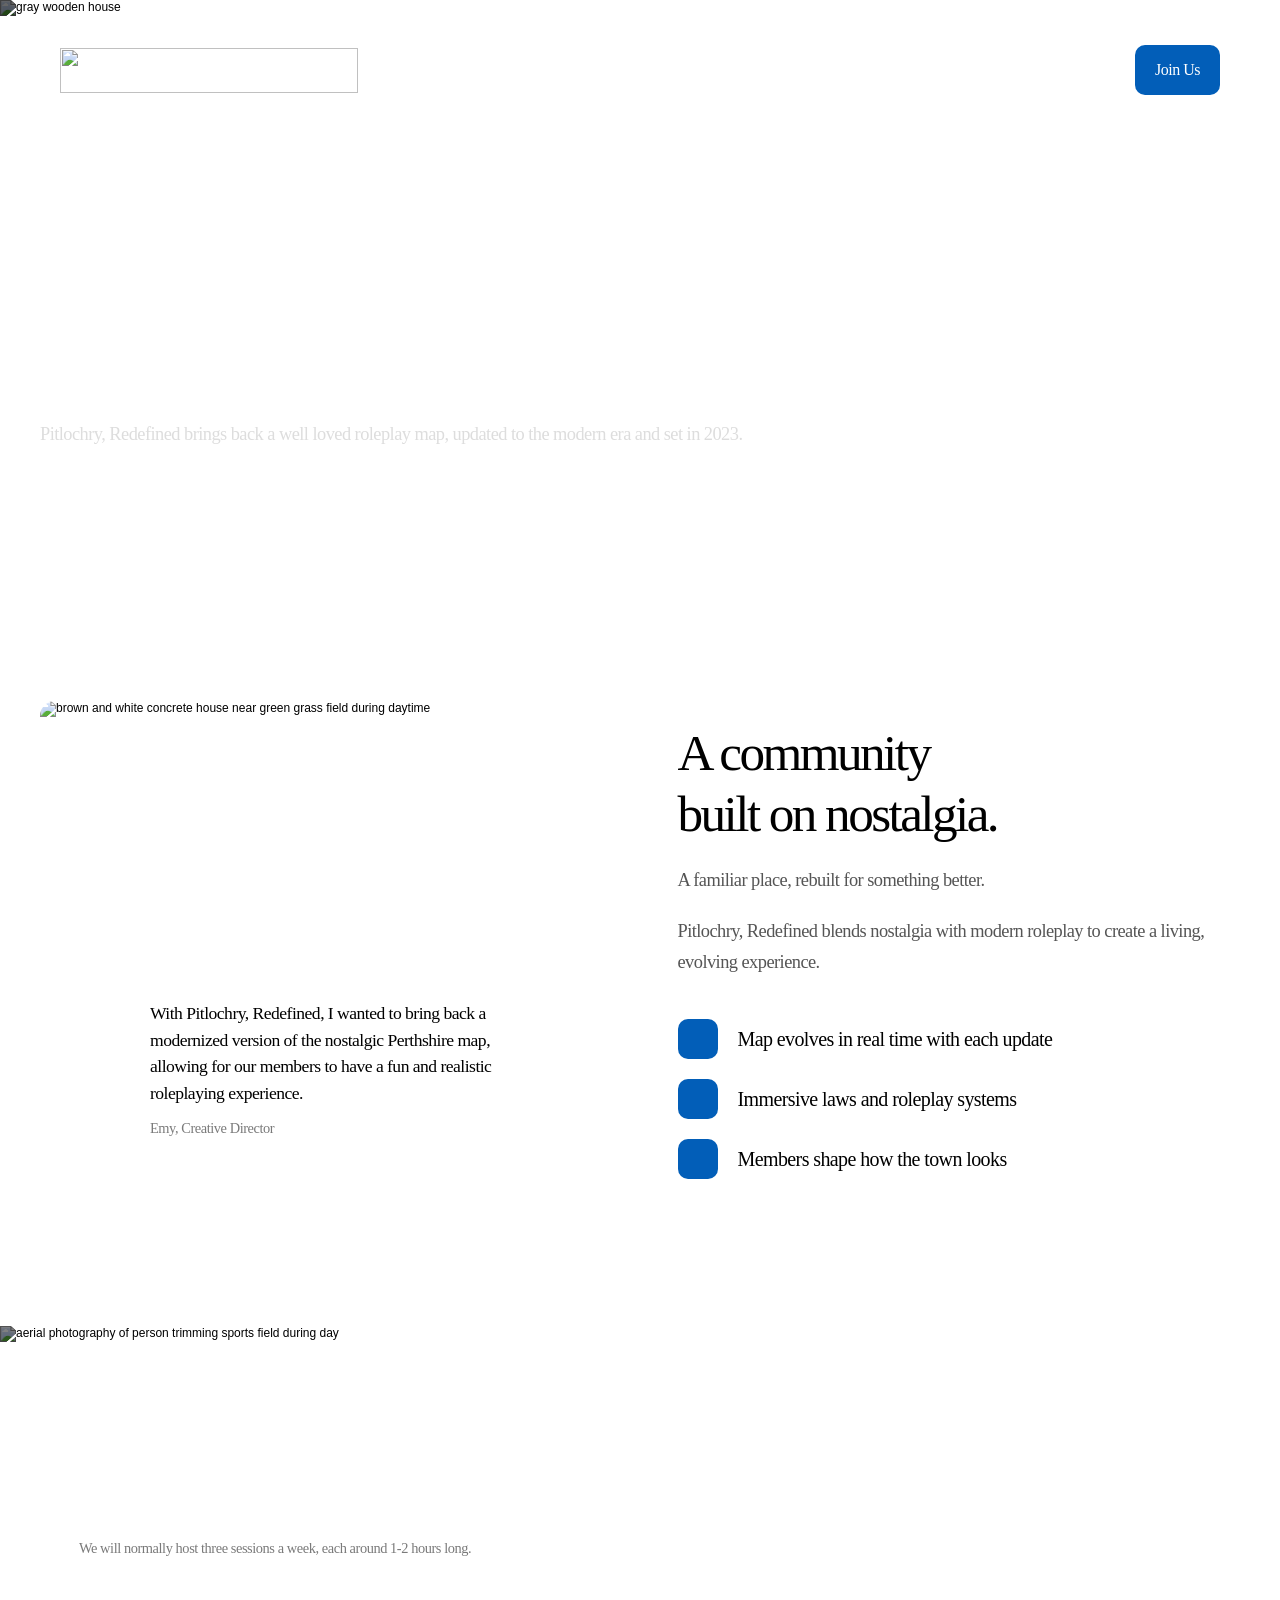
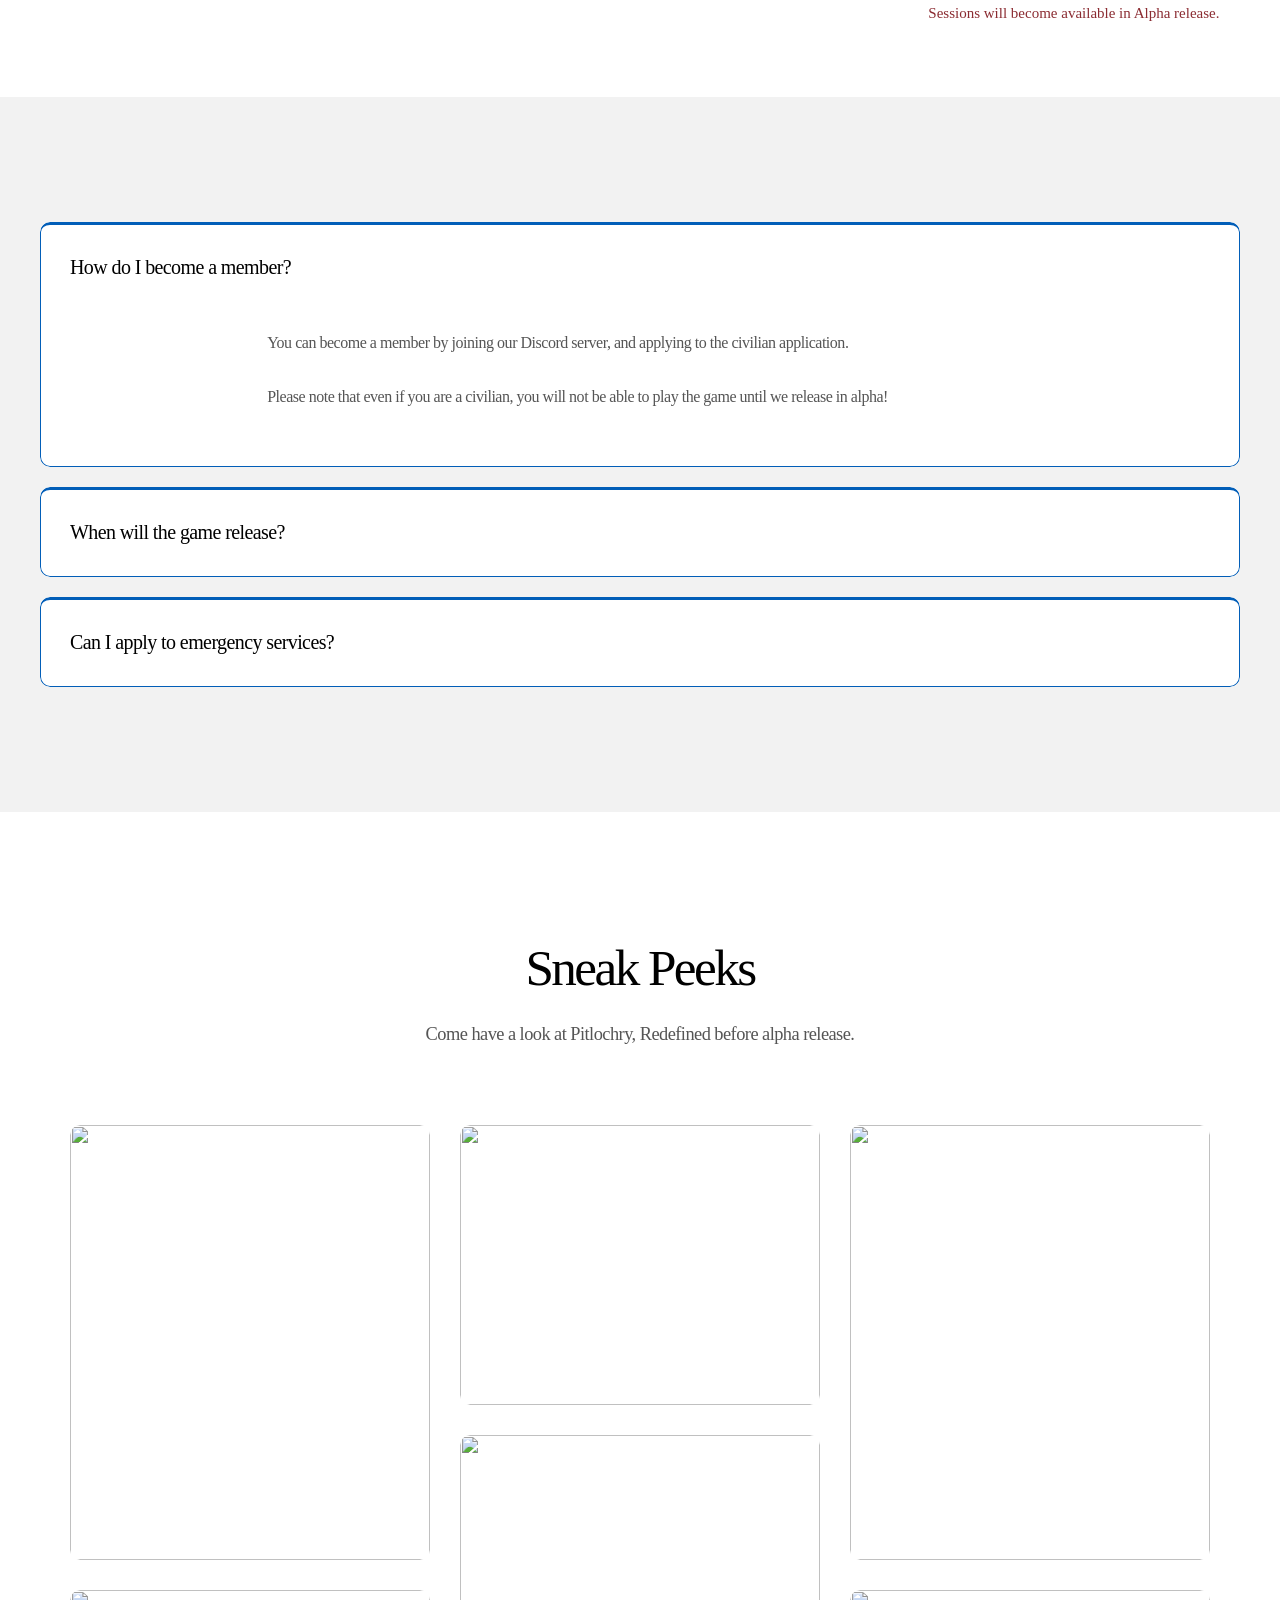
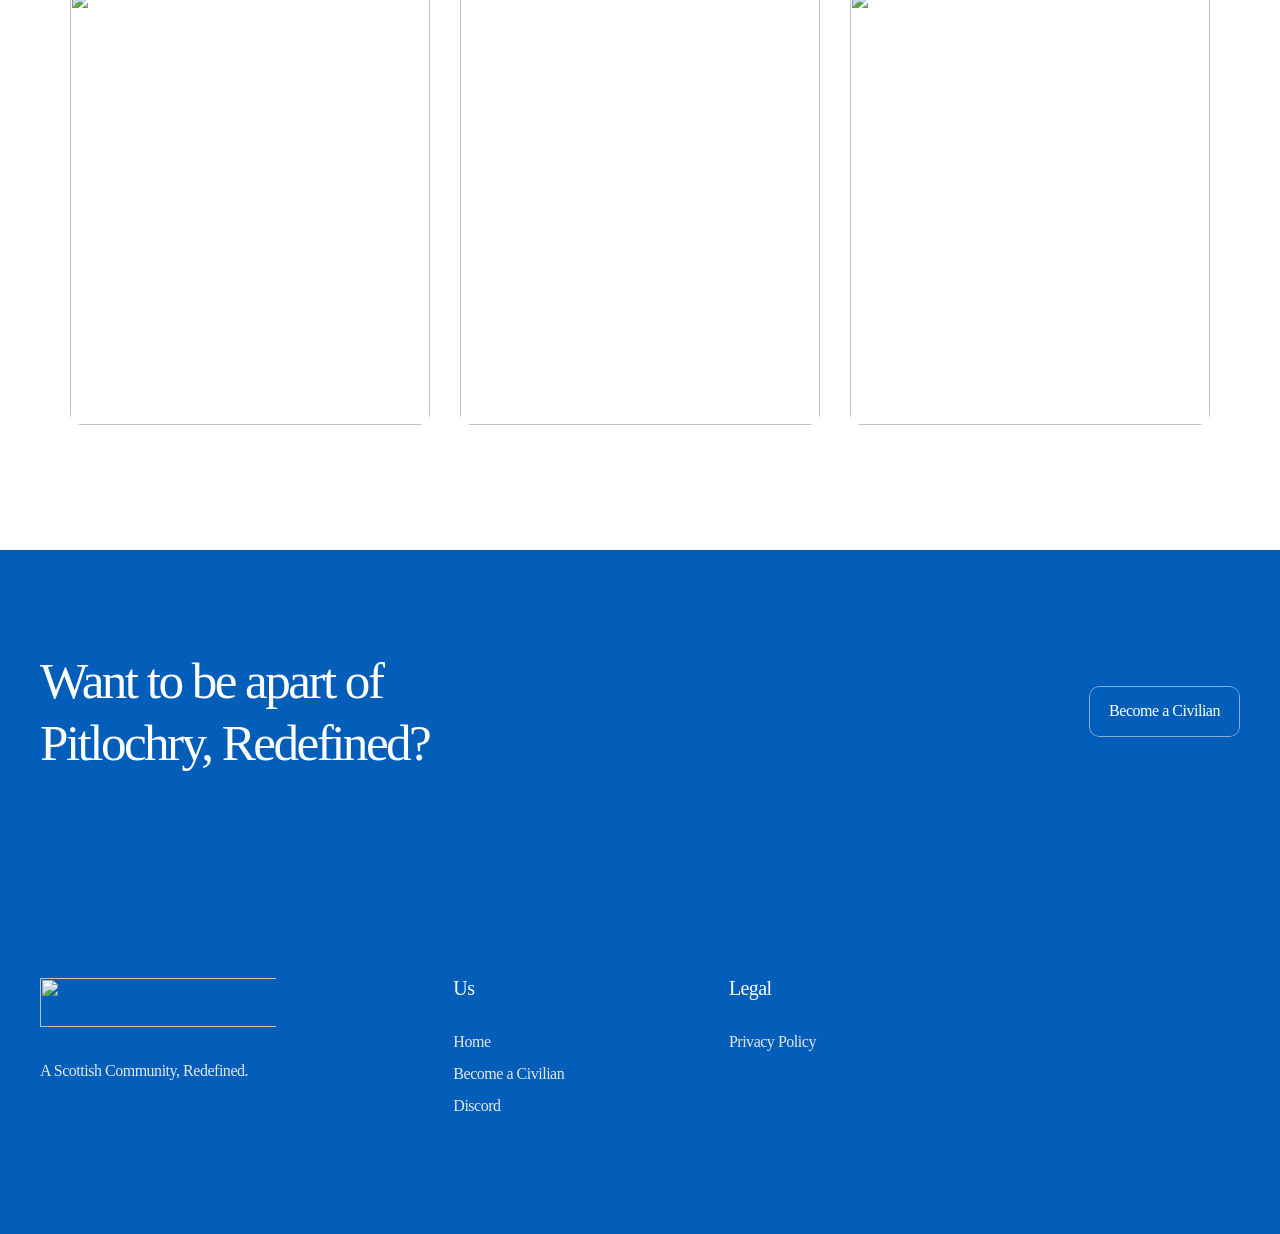
==== commit 2d9c6ce2: "V2" ====
--- a/index.html
+++ b/index.html
@@ -6,7 +6,7 @@
     <meta charset="utf-8">
 
 
-    <script>try{if(localStorage.get("__framer_force_showing_editorbar_since")){const n=document.createElement("link");n.rel = "modulepreload";n.href="https://framer.com/edit/init.mjs";document.head.appendChild(n)}}catch(e){}</script>
+    
 
 
 
@@ -14,12 +14,9 @@
     <meta name="generator" content="Framer f36d8c8">
     <title>Pitlochry, Redefined.</title>
     <meta name="description" content="Pitlochry, Redefined is a Scottish Roblox roleplay community.">
-    <meta name="framer-search-index" content="https://framerusercontent.com/sites/6HsWzm4cJt0ourCZ8TY88s/searchIndex-HC8uPd4DVHPu.json">
-    <meta name="framer-search-index-fallback" content="https://framerusercontent.com/sites/6HsWzm4cJt0ourCZ8TY88s/searchIndex-4TcPYC6t97ut.json">
-    <meta name="framer-html-plugin" content="disable">
-    <link href="https://framerusercontent.com/images/XYk1rlV9fvzTDFTiQio9LXA8.png" rel="icon" media="(prefers-color-scheme: light)">
-    <link href="https://framerusercontent.com/images/PYBCpuTBmB7kPug5AxsaWHs4.png" rel="icon" media="(prefers-color-scheme: dark)">
-    <link rel="apple-touch-icon" href="https://framerusercontent.com/images/etuwbYIV7RaptzxkaW7KyOnoj3I.png">
+    <link href="assets/images/XYk1rlV9fvzTDFTiQio9LXA8.png" rel="icon" media="(prefers-color-scheme: light)">
+    <link href="assets/images/PYBCpuTBmB7kPug5AxsaWHs4.png" rel="icon" media="(prefers-color-scheme: dark)">
+    <link rel="apple-touch-icon" href="assets/images/etuwbYIV7RaptzxkaW7KyOnoj3I.png">
 
     <meta property="og:type" content="website">
     <meta property="og:title" content="Pitlochry, Redefined.">
@@ -35,7 +32,7 @@
             font-family: 'Alex Brush';
             font-style: normal;
             font-weight: 400;
-            src: url(https://fonts.gstatic.com/s/alexbrush/v23/SZc83FzrJKuqFbwMKk6EhUrz7QtO.woff2) format('woff2');
+            src: url("assets/fonts/6124cd_SZc83FzrJKuqFbwMKk6EhUrz7QtO.woff2") format('woff2');
             unicode-range: U+0102-0103, U+0110-0111, U+0128-0129, U+0168-0169, U+01A0-01A1, U+01AF-01B0, U+0300-0301, U+0303-0304, U+0308-0309, U+0323, U+0329, U+1EA0-1EF9, U+20AB;
         }
         /* latin-ext */
@@ -43,7 +40,7 @@
             font-family: 'Alex Brush';
             font-style: normal;
             font-weight: 400;
-            src: url(https://fonts.gstatic.com/s/alexbrush/v23/SZc83FzrJKuqFbwMKk6EhUvz7QtO.woff2) format('woff2');
+            src: url("assets/fonts/a48454_SZc83FzrJKuqFbwMKk6EhUvz7QtO.woff2") format('woff2');
             unicode-range: U+0100-02BA, U+02BD-02C5, U+02C7-02CC, U+02CE-02D7, U+02DD-02FF, U+0304, U+0308, U+0329, U+1D00-1DBF, U+1E00-1E9F, U+1EF2-1EFF, U+2020, U+20A0-20AB, U+20AD-20C0, U+2113, U+2C60-2C7F, U+A720-A7FF;
         }
         /* latin */
@@ -51,13 +48,13 @@
             font-family: 'Alex Brush';
             font-style: normal;
             font-weight: 400;
-            src: url(https://fonts.gstatic.com/s/alexbrush/v23/SZc83FzrJKuqFbwMKk6EhUXz7Q.woff2) format('woff2');
+            src: url("assets/fonts/748235_SZc83FzrJKuqFbwMKk6EhUXz7Q.woff2") format('woff2');
             unicode-range: U+0000-00FF, U+0131, U+0152-0153, U+02BB-02BC, U+02C6, U+02DA, U+02DC, U+0304, U+0308, U+0329, U+2000-206F, U+20AC, U+2122, U+2191, U+2193, U+2212, U+2215, U+FEFF, U+FFFD;
         }
 
         @font-face {
             font-family: "Inter";
-            src: url("https://framerusercontent.com/assets/5vvr9Vy74if2I6bQbJvbw7SY1pQ.woff2");
+            src: url("assets/fonts/5f8cf0_5vvr9Vy74if2I6bQbJvbw7SY1pQ.woff2");
             font-display: swap;
             font-style: normal;
             font-weight: 400;
@@ -66,7 +63,7 @@
 
         @font-face {
             font-family: "Inter";
-            src: url("https://framerusercontent.com/assets/EOr0mi4hNtlgWNn9if640EZzXCo.woff2");
+            src: url("assets/fonts/edff10_EOr0mi4hNtlgWNn9if640EZzXCo.woff2");
             font-display: swap;
             font-style: normal;
             font-weight: 400;
@@ -75,7 +72,7 @@
 
         @font-face {
             font-family: "Inter";
-            src: url("https://framerusercontent.com/assets/Y9k9QrlZAqio88Klkmbd8VoMQc.woff2");
+            src: url("assets/fonts/b99090_Y9k9QrlZAqio88Klkmbd8VoMQc.woff2");
             font-display: swap;
             font-style: normal;
             font-weight: 400;
@@ -84,7 +81,7 @@
 
         @font-face {
             font-family: "Inter";
-            src: url("https://framerusercontent.com/assets/OYrD2tBIBPvoJXiIHnLoOXnY9M.woff2");
+            src: url("assets/fonts/a49dce_OYrD2tBIBPvoJXiIHnLoOXnY9M.woff2");
             font-display: swap;
             font-style: normal;
             font-weight: 400;
@@ -93,7 +90,7 @@
 
         @font-face {
             font-family: "Inter";
-            src: url("https://framerusercontent.com/assets/JeYwfuaPfZHQhEG8U5gtPDZ7WQ.woff2");
+            src: url("assets/fonts/a42854_JeYwfuaPfZHQhEG8U5gtPDZ7WQ.woff2");
             font-display: swap;
             font-style: normal;
             font-weight: 400;
@@ -102,7 +99,7 @@
 
         @font-face {
             font-family: "Inter";
-            src: url("https://framerusercontent.com/assets/GrgcKwrN6d3Uz8EwcLHZxwEfC4.woff2");
+            src: url("assets/fonts/4eab01_GrgcKwrN6d3Uz8EwcLHZxwEfC4.woff2");
             font-display: swap;
             font-style: normal;
             font-weight: 400;
@@ -111,7 +108,7 @@
 
         @font-face {
             font-family: "Inter";
-            src: url("https://framerusercontent.com/assets/b6Y37FthZeALduNqHicBT6FutY.woff2");
+            src: url("assets/fonts/9265fc_b6Y37FthZeALduNqHicBT6FutY.woff2");
             font-display: swap;
             font-style: normal;
             font-weight: 400;
@@ -120,7 +117,7 @@
 
         @font-face {
             font-family: "Lora";
-            src: url("https://framerusercontent.com/third-party-assets/fontshare/wf/UZVLDSVSCU6EHBA34MAMH3Z2RHDHB3QE/2GS24NKY26JCCD3ZHG5B4BSZKB4M5UH3/FKKAYEWGEGLZTIS3AJ3RN5KHPKRTYLGL.woff2");
+            src: url("assets/fonts/9aabfa_FKKAYEWGEGLZTIS3AJ3RN5KHPKRTYLGL.woff2");
             font-display: swap;
             font-style: normal;
             font-weight: 500
@@ -128,7 +125,7 @@
 
         @font-face {
             font-family: "Lora";
-            src: url("https://framerusercontent.com/third-party-assets/fontshare/wf/XKPJY3ZSUVQFS2W4WC5RDSDQZMJCKM2K/LN3QKDXOGSZ4KFDCY6RFVWPIXHDZPZVG/MDERQV6X2U5ARGQRZSXHPLMPXHJIHIQI.woff2");
+            src: url("assets/fonts/e853dc_MDERQV6X2U5ARGQRZSXHPLMPXHJIHIQI.woff2");
             font-display: swap;
             font-style: normal;
             font-weight: 700
@@ -136,7 +133,7 @@
 
         @font-face {
             font-family: "Lora";
-            src: url("https://framerusercontent.com/third-party-assets/fontshare/wf/MR5BT2YPOEXTQ4MEELWWJJ7NTKX2G5PM/KTOVFALLVL2MWILR5BZG42LMYPMDBWMV/EXS4XC5TKOJSULVQYC7H3KETY6RINWLE.woff2");
+            src: url("assets/fonts/0abf29_EXS4XC5TKOJSULVQYC7H3KETY6RINWLE.woff2");
             font-display: swap;
             font-style: italic;
             font-weight: 700
@@ -144,7 +141,7 @@
 
         @font-face {
             font-family: "Lora";
-            src: url("https://framerusercontent.com/third-party-assets/fontshare/wf/KLOD6VKCOK74SPLRCH3FTIRNKDK5X55V/FD7N5U2P6254FPQEXIDJ4NHL3GRV4LQV/EW63T7YXBPCICKVXWTFFEJZQTQXMHWBE.woff2");
+            src: url("assets/fonts/9cda7b_EW63T7YXBPCICKVXWTFFEJZQTQXMHWBE.woff2");
             font-display: swap;
             font-style: italic;
             font-weight: 500
@@ -152,7 +149,7 @@
 
         @font-face {
             font-family: "Lora";
-            src: url("https://framerusercontent.com/third-party-assets/fontshare/wf/YQA3KKRVULCXJDCXSAONFQCA74AMMQFS/RGNGUOW44MB34GT7X2FQPGZNLW2Z3P3F/ZAXBVAFTWGWMVEZN7M2EPCUJJ4KGZZCI.woff2");
+            src: url("assets/fonts/8bc48c_ZAXBVAFTWGWMVEZN7M2EPCUJJ4KGZZCI.woff2");
             font-display: swap;
             font-style: normal;
             font-weight: 400
@@ -160,7 +157,7 @@
 
         @font-face {
             font-family: "Lora";
-            src: url("https://framerusercontent.com/third-party-assets/fontshare/wf/TKLVZDTQCUHIWAN3QIZGCNX4HOOUXHFA/JM2JUOZH27EVDC6FKNUOYGZ3IADBKMM3/DJA2WADOVWLNFBBL4PE4KM6NGVIOXNBS.woff2");
+            src: url("assets/fonts/ef5c21_DJA2WADOVWLNFBBL4PE4KM6NGVIOXNBS.woff2");
             font-display: swap;
             font-style: italic;
             font-weight: 400
@@ -168,7 +165,7 @@
 
         @font-face {
             font-family: "Lora";
-            src: url("https://framerusercontent.com/third-party-assets/fontshare/wf/LEPTJ56CXEIFZS2BZMKVGQGQR3J75WRT/47CWKKJO46R4EDFFM7QZRCL3WAPMSJU2/36HN3YOOACEGVWTJT3K4CDUJYXSWVW5S.woff2");
+            src: url("assets/fonts/f759eb_36HN3YOOACEGVWTJT3K4CDUJYXSWVW5S.woff2");
             font-display: swap;
             font-style: normal;
             font-weight: 600
@@ -192,7 +189,6 @@
             size-adjust: 114.93%
         }
     </style>
-    <link href="https://fonts.gstatic.com" rel="preconnect" crossorigin>
     <meta name="robots" content="max-image-preview:large">
     <style data-framer-breakpoint-css>
         @media(min-width: 1200px) {
@@ -3925,9 +3921,14 @@
     </style>
 
 
+<style id="static-site-overrides">
+/* All scroll-triggered appear effects have been resolved to their final state.
+   This ensures content is always visible without the Framer animation runtime. */
+[style*="will-change"] { will-change: auto !important; }
+</style>
 </head>
 <body>
-    <script async src="https://events.framer.com/script?v=2" data-fid="d445910559c231d8e69ba9091264ffe3972a012a427385bbb9abd0d3af4f2acd" data-no-nt></script>
+    </script>
 
 
 
@@ -3938,17 +3939,17 @@
                 background: var(--token-75802f95-5097-44bd-bf15-824b741c43bf, rgb(255, 255, 255));
             }
         </style><div class="framer-7oiHW framer-17jsvpo" data-layout-template="true" style="min-height:100vh;width:auto">
-            <div class="framer-1s8h12k-container"><div class="ssr-variant hidden-odr9d5 hidden-5v23dx"><header class="framer-kpXpP framer-PgdGr framer-yv3Cw framer-rL6FT framer-1hfibzc framer-v-1hfibzc" data-framer-name="Desktop" style="width:100%"><div class="framer-10f7qba" data-border="true" data-framer-name="Container" style="--border-bottom-width:1px;--border-color:rgba(255, 255, 255, 0.1);--border-left-width:1px;--border-right-width:1px;--border-style:solid;--border-top-width:1px;will-change:transform;border-bottom-left-radius:15px;border-bottom-right-radius:15px;border-top-left-radius:15px;border-top-right-radius:15px;opacity:0;transform:none"><div class="framer-1b88hcm" data-framer-name="Background" style="backdrop-filter:blur(10px);background-color:rgba(255, 255, 255, 0.15);-webkit-backdrop-filter:blur(10px);border-bottom-left-radius:15px;border-bottom-right-radius:15px;border-top-left-radius:15px;border-top-right-radius:15px"></div><div class="framer-cn1ar4"><div class="framer-8t830s" data-framer-name="Logo"><a as="a" class="framer-wg198g framer-1rv4dcs" data-framer-name="gardener_logo" href="./" data-framer-page-link-current="true"><div style="position:absolute;border-radius:inherit;corner-shape:inherit;top:0;right:0;bottom:0;left:0" data-framer-background-image-wrapper="true"><img decoding="async" width="1500" height="504" sizes="(min-width: 1200px) 298px, (min-width: 810px) and (max-width: 1199.98px) 298px, (max-width: 809.98px) 100px" srcset="https://framerusercontent.com/images/vhZIGYQIo3H8XacTa4x7ra0Ga8.png?scale-down-to=512&amp;lossless=1&amp;width=1500&amp;height=504 512w, https://framerusercontent.com/images/vhZIGYQIo3H8XacTa4x7ra0Ga8.png?scale-down-to=1024&amp;lossless=1&amp;width=1500&amp;height=504 1024w, https://framerusercontent.com/images/vhZIGYQIo3H8XacTa4x7ra0Ga8.png?lossless=1&amp;width=1500&amp;height=504 1500w" src="https://framerusercontent.com/images/vhZIGYQIo3H8XacTa4x7ra0Ga8.png?lossless=1&amp;width=1500&amp;height=504" alt style="display:block;width:100%;height:100%;border-radius:inherit;corner-shape:inherit;object-position:left center;object-fit:contain"></div></a></div><div class="framer-1xbqksj" data-framer-appear-id="1xbqksj" data-framer-name="Menu" style="background-color:rgba(0, 0, 0, 0);border-bottom-left-radius:0px;border-bottom-right-radius:0px;border-top-left-radius:0px;border-top-right-radius:0px;box-shadow:none;opacity:1;transform:none"><nav class="framer-7clggo" data-framer-name="Links"><div class="framer-1g7v9po" data-framer-component-type="RichTextContainer" style="transform:none"><p class="framer-text framer-styles-preset-m6b2t1" data-styles-preset="I3Z8Zw2JJ" dir="auto"><a class="framer-text framer-styles-preset-v40hwg" data-styles-preset="vFgaD3Kih" href="./contact">Contact Us</a></p></div><div class="framer-j6wt3c" data-framer-component-type="RichTextContainer" style="transform:none"><p class="framer-text framer-styles-preset-m6b2t1" data-styles-preset="I3Z8Zw2JJ" dir="auto"><a class="framer-text framer-styles-preset-v40hwg" data-styles-preset="vFgaD3Kih" href="./privacy">Privacy Policy</a></p></div><div class="framer-ytpf5b" data-framer-component-type="RichTextContainer" style="transform:none"><p class="framer-text framer-styles-preset-m6b2t1" data-styles-preset="I3Z8Zw2JJ" dir="auto"><a class="framer-text framer-styles-preset-v40hwg" data-styles-preset="vFgaD3Kih" href="https://discord.gg/PZc5ms5kN5" target="_blank" rel="noopener">Discord Server</a></p></div></nav><div class="framer-17ob0no-container"><a class="framer-3nnRD framer-wcvgP framer-6dopuv framer-v-6dopuv framer-1c2iu6e" data-framer-name="Accent" data-highlight="true" href="./become-a-civilian" tabindex="0" style="--border-bottom-width:0px;--border-color:rgba(0, 0, 0, 0);--border-left-width:0px;--border-right-width:0px;--border-style:solid;--border-top-width:0px;background-color:rgb(2, 94, 184);border-bottom-left-radius:10px;border-bottom-right-radius:10px;border-top-left-radius:10px;border-top-right-radius:10px;opacity:1"><div class="framer-19uhq19" data-framer-component-type="RichTextContainer" style="--extracted-r6o4lv:var(--token-c2105c81-6a43-4d77-a01f-e6f24156bb0c, rgb(255, 255, 255));--framer-link-text-color:rgb(0, 153, 255);--framer-link-text-decoration:underline;transform:none"><p class="framer-text framer-styles-preset-1o2q9re" data-styles-preset="jYBPgBQwM" style="--framer-text-color:var(--extracted-r6o4lv, var(--token-c2105c81-6a43-4d77-a01f-e6f24156bb0c, rgb(255, 255, 255)))">Join Us</p></div></a></div></div></div></div></header></div><div class="ssr-variant hidden-17jsvpo hidden-5v23dx"><header class="framer-kpXpP framer-PgdGr framer-yv3Cw framer-rL6FT framer-1hfibzc framer-v-k3uwfa" data-framer-name="Tablet" style="width:100%"><div class="framer-10f7qba" data-border="true" data-framer-name="Container" style="--border-bottom-width:1px;--border-color:rgba(255, 255, 255, 0.1);--border-left-width:1px;--border-right-width:1px;--border-style:solid;--border-top-width:1px;will-change:transform;border-bottom-left-radius:15px;border-bottom-right-radius:15px;border-top-left-radius:15px;border-top-right-radius:15px;opacity:0;transform:none"><div class="framer-1b88hcm" data-framer-name="Background" style="backdrop-filter:blur(10px);background-color:rgba(255, 255, 255, 0.15);-webkit-backdrop-filter:blur(10px);border-bottom-left-radius:15px;border-bottom-right-radius:15px;border-top-left-radius:15px;border-top-right-radius:15px"></div><div class="framer-cn1ar4"><div class="framer-8t830s" data-framer-name="Logo"><a as="a" class="framer-wg198g framer-1rv4dcs" data-framer-name="gardener_logo" href="./" data-framer-page-link-current="true"><div style="position:absolute;border-radius:inherit;corner-shape:inherit;top:0;right:0;bottom:0;left:0" data-framer-background-image-wrapper="true"><img decoding="async" width="1500" height="504" sizes="(min-width: 1200px) 298px, (min-width: 810px) and (max-width: 1199.98px) 298px, (max-width: 809.98px) 100px" srcset="https://framerusercontent.com/images/vhZIGYQIo3H8XacTa4x7ra0Ga8.png?scale-down-to=512&amp;lossless=1&amp;width=1500&amp;height=504 512w, https://framerusercontent.com/images/vhZIGYQIo3H8XacTa4x7ra0Ga8.png?scale-down-to=1024&amp;lossless=1&amp;width=1500&amp;height=504 1024w, https://framerusercontent.com/images/vhZIGYQIo3H8XacTa4x7ra0Ga8.png?lossless=1&amp;width=1500&amp;height=504 1500w" src="https://framerusercontent.com/images/vhZIGYQIo3H8XacTa4x7ra0Ga8.png?lossless=1&amp;width=1500&amp;height=504" alt style="display:block;width:100%;height:100%;border-radius:inherit;corner-shape:inherit;object-position:left center;object-fit:contain"></div></a></div><div class="framer-1xbqksj" data-framer-appear-id="1xbqksj" data-framer-name="Menu" style="background-color:rgba(0, 0, 0, 0);border-bottom-left-radius:0px;border-bottom-right-radius:0px;border-top-left-radius:0px;border-top-right-radius:0px;box-shadow:none;opacity:1;transform:none"><nav class="framer-7clggo" data-framer-name="Links"><div class="framer-1g7v9po" data-framer-component-type="RichTextContainer" style="transform:none"><p class="framer-text framer-styles-preset-m6b2t1" data-styles-preset="I3Z8Zw2JJ" dir="auto"><a class="framer-text framer-styles-preset-v40hwg" data-styles-preset="vFgaD3Kih" href="./contact">Contact Us</a></p></div><div class="framer-j6wt3c" data-framer-component-type="RichTextContainer" style="transform:none"><p class="framer-text framer-styles-preset-m6b2t1" data-styles-preset="I3Z8Zw2JJ" dir="auto"><a class="framer-text framer-styles-preset-v40hwg" data-styles-preset="vFgaD3Kih" href="./privacy">Privacy Policy</a></p></div><div class="framer-ytpf5b" data-framer-component-type="RichTextContainer" style="transform:none"><p class="framer-text framer-styles-preset-m6b2t1" data-styles-preset="I3Z8Zw2JJ" dir="auto"><a class="framer-text framer-styles-preset-v40hwg" data-styles-preset="vFgaD3Kih" href="https://discord.gg/PZc5ms5kN5" target="_blank" rel="noopener">Discord Server</a></p></div></nav><div class="framer-17ob0no-container"><a class="framer-3nnRD framer-wcvgP framer-6dopuv framer-v-6dopuv framer-1c2iu6e" data-framer-name="Accent" data-highlight="true" href="./become-a-civilian" tabindex="0" style="--border-bottom-width:0px;--border-color:rgba(0, 0, 0, 0);--border-left-width:0px;--border-right-width:0px;--border-style:solid;--border-top-width:0px;background-color:rgb(2, 94, 184);border-bottom-left-radius:10px;border-bottom-right-radius:10px;border-top-left-radius:10px;border-top-right-radius:10px;opacity:1"><div class="framer-19uhq19" data-framer-component-type="RichTextContainer" style="--extracted-r6o4lv:var(--token-c2105c81-6a43-4d77-a01f-e6f24156bb0c, rgb(255, 255, 255));--framer-link-text-color:rgb(0, 153, 255);--framer-link-text-decoration:underline;transform:none"><p class="framer-text framer-styles-preset-1o2q9re" data-styles-preset="jYBPgBQwM" style="--framer-text-color:var(--extracted-r6o4lv, var(--token-c2105c81-6a43-4d77-a01f-e6f24156bb0c, rgb(255, 255, 255)))">Join Us</p></div></a></div></div></div></div></header></div><div class="ssr-variant hidden-odr9d5 hidden-17jsvpo"><header class="framer-kpXpP framer-PgdGr framer-yv3Cw framer-rL6FT framer-1hfibzc framer-v-1a9sn1p" data-framer-name="Phone" style="width:100%"><div class="framer-10f7qba" data-border="true" data-framer-name="Container" style="--border-bottom-width:1px;--border-color:rgba(255, 255, 255, 0.1);--border-left-width:1px;--border-right-width:1px;--border-style:solid;--border-top-width:1px;will-change:transform;border-bottom-left-radius:15px;border-bottom-right-radius:15px;border-top-left-radius:15px;border-top-right-radius:15px;opacity:0;transform:none"><div class="framer-1b88hcm" data-framer-name="Background" style="backdrop-filter:blur(10px);background-color:rgba(255, 255, 255, 0.15);-webkit-backdrop-filter:blur(10px);border-bottom-left-radius:15px;border-bottom-right-radius:15px;border-top-left-radius:15px;border-top-right-radius:15px"></div><div class="framer-cn1ar4"><div class="framer-8t830s" data-framer-name="Logo"><a as="a" class="framer-wg198g framer-1rv4dcs" data-framer-name="gardener_logo" href="./" data-framer-page-link-current="true"><div style="position:absolute;border-radius:inherit;corner-shape:inherit;top:0;right:0;bottom:0;left:0" data-framer-background-image-wrapper="true"><img decoding="async" width="1500" height="504" sizes="(min-width: 1200px) 298px, (min-width: 810px) and (max-width: 1199.98px) 298px, (max-width: 809.98px) 100px" srcset="https://framerusercontent.com/images/vhZIGYQIo3H8XacTa4x7ra0Ga8.png?scale-down-to=512&amp;lossless=1&amp;width=1500&amp;height=504 512w, https://framerusercontent.com/images/vhZIGYQIo3H8XacTa4x7ra0Ga8.png?scale-down-to=1024&amp;lossless=1&amp;width=1500&amp;height=504 1024w, https://framerusercontent.com/images/vhZIGYQIo3H8XacTa4x7ra0Ga8.png?lossless=1&amp;width=1500&amp;height=504 1500w" src="https://framerusercontent.com/images/vhZIGYQIo3H8XacTa4x7ra0Ga8.png?lossless=1&amp;width=1500&amp;height=504" alt style="display:block;width:100%;height:100%;border-radius:inherit;corner-shape:inherit;object-position:left center;object-fit:contain"></div></a><div class="framer-1sbvwku" data-framer-name="Icon" data-highlight="true" tabindex="0"><div class="framer-128szb9" data-framer-name="Bottom" style="background-color:rgb(255, 255, 255);border-bottom-left-radius:10px;border-bottom-right-radius:10px;border-top-left-radius:10px;border-top-right-radius:10px;transform:none"></div><div class="framer-1ezs5u0" data-framer-name="Top" style="background-color:rgb(255, 255, 255);border-bottom-left-radius:10px;border-bottom-right-radius:10px;border-top-left-radius:10px;border-top-right-radius:10px;transform:none"></div></div></div></div></div></header></div></div>
+            <div class="framer-1s8h12k-container"><div class="ssr-variant hidden-odr9d5 hidden-5v23dx"><header class="framer-kpXpP framer-PgdGr framer-yv3Cw framer-rL6FT framer-1hfibzc framer-v-1hfibzc" data-framer-name="Desktop" style="width:100%"><div class="framer-10f7qba" data-border="true" data-framer-name="Container" style="--border-bottom-width:1px;--border-color:rgba(255, 255, 255, 0.1);--border-left-width:1px;--border-right-width:1px;--border-style:solid;--border-top-width:1px;border-bottom-left-radius:15px;border-bottom-right-radius:15px;border-top-left-radius:15px;border-top-right-radius:15px;opacity: 1;transform:none"><div class="framer-1b88hcm" data-framer-name="Background" style="backdrop-filter:blur(10px);background-color:rgba(255, 255, 255, 0.15);-webkit-backdrop-filter:blur(10px);border-bottom-left-radius:15px;border-bottom-right-radius:15px;border-top-left-radius:15px;border-top-right-radius:15px"></div><div class="framer-cn1ar4"><div class="framer-8t830s" data-framer-name="Logo"><a as="a" class="framer-wg198g framer-1rv4dcs" data-framer-name="gardener_logo" href="./" data-framer-page-link-current="true"><div style="position:absolute;border-radius:inherit;corner-shape:inherit;top:0;right:0;bottom:0;left:0" data-framer-background-image-wrapper="true"><img decoding="async" width="1500" height="504" sizes="(min-width: 1200px) 298px, (min-width: 810px) and (max-width: 1199.98px) 298px, (max-width: 809.98px) 100px" src="assets/images/vhZIGYQIo3H8XacTa4x7ra0Ga8.png" alt style="display:block;width:100%;height:100%;border-radius:inherit;corner-shape:inherit;object-position:left center;object-fit:contain"></div></a></div><div class="framer-1xbqksj" data-framer-appear-id="1xbqksj" data-framer-name="Menu" style="background-color:rgba(0, 0, 0, 0);border-bottom-left-radius:0px;border-bottom-right-radius:0px;border-top-left-radius:0px;border-top-right-radius:0px;box-shadow:none;opacity:1;transform:none"><nav class="framer-7clggo" data-framer-name="Links"><div class="framer-1g7v9po" data-framer-component-type="RichTextContainer" style="transform:none"><p class="framer-text framer-styles-preset-m6b2t1" data-styles-preset="I3Z8Zw2JJ" dir="auto"><a class="framer-text framer-styles-preset-v40hwg" data-styles-preset="vFgaD3Kih" href="./contact">Contact Us</a></p></div><div class="framer-j6wt3c" data-framer-component-type="RichTextContainer" style="transform:none"><p class="framer-text framer-styles-preset-m6b2t1" data-styles-preset="I3Z8Zw2JJ" dir="auto"><a class="framer-text framer-styles-preset-v40hwg" data-styles-preset="vFgaD3Kih" href="./privacy">Privacy Policy</a></p></div><div class="framer-ytpf5b" data-framer-component-type="RichTextContainer" style="transform:none"><p class="framer-text framer-styles-preset-m6b2t1" data-styles-preset="I3Z8Zw2JJ" dir="auto"><a class="framer-text framer-styles-preset-v40hwg" data-styles-preset="vFgaD3Kih" href="https://discord.gg/PZc5ms5kN5" target="_blank" rel="noopener">Discord Server</a></p></div></nav><div class="framer-17ob0no-container"><a class="framer-3nnRD framer-wcvgP framer-6dopuv framer-v-6dopuv framer-1c2iu6e" data-framer-name="Accent" data-highlight="true" href="./become-a-civilian" tabindex="0" style="--border-bottom-width:0px;--border-color:rgba(0, 0, 0, 0);--border-left-width:0px;--border-right-width:0px;--border-style:solid;--border-top-width:0px;background-color:rgb(2, 94, 184);border-bottom-left-radius:10px;border-bottom-right-radius:10px;border-top-left-radius:10px;border-top-right-radius:10px;opacity:1"><div class="framer-19uhq19" data-framer-component-type="RichTextContainer" style="--extracted-r6o4lv:var(--token-c2105c81-6a43-4d77-a01f-e6f24156bb0c, rgb(255, 255, 255));--framer-link-text-color:rgb(0, 153, 255);--framer-link-text-decoration:underline;transform:none"><p class="framer-text framer-styles-preset-1o2q9re" data-styles-preset="jYBPgBQwM" style="--framer-text-color:var(--extracted-r6o4lv, var(--token-c2105c81-6a43-4d77-a01f-e6f24156bb0c, rgb(255, 255, 255)))">Join Us</p></div></a></div></div></div></div></header></div><div class="ssr-variant hidden-17jsvpo hidden-5v23dx"><header class="framer-kpXpP framer-PgdGr framer-yv3Cw framer-rL6FT framer-1hfibzc framer-v-k3uwfa" data-framer-name="Tablet" style="width:100%"><div class="framer-10f7qba" data-border="true" data-framer-name="Container" style="--border-bottom-width:1px;--border-color:rgba(255, 255, 255, 0.1);--border-left-width:1px;--border-right-width:1px;--border-style:solid;--border-top-width:1px;border-bottom-left-radius:15px;border-bottom-right-radius:15px;border-top-left-radius:15px;border-top-right-radius:15px;opacity: 1;transform:none"><div class="framer-1b88hcm" data-framer-name="Background" style="backdrop-filter:blur(10px);background-color:rgba(255, 255, 255, 0.15);-webkit-backdrop-filter:blur(10px);border-bottom-left-radius:15px;border-bottom-right-radius:15px;border-top-left-radius:15px;border-top-right-radius:15px"></div><div class="framer-cn1ar4"><div class="framer-8t830s" data-framer-name="Logo"><a as="a" class="framer-wg198g framer-1rv4dcs" data-framer-name="gardener_logo" href="./" data-framer-page-link-current="true"><div style="position:absolute;border-radius:inherit;corner-shape:inherit;top:0;right:0;bottom:0;left:0" data-framer-background-image-wrapper="true"><img decoding="async" width="1500" height="504" sizes="(min-width: 1200px) 298px, (min-width: 810px) and (max-width: 1199.98px) 298px, (max-width: 809.98px) 100px" src="assets/images/vhZIGYQIo3H8XacTa4x7ra0Ga8.png" alt style="display:block;width:100%;height:100%;border-radius:inherit;corner-shape:inherit;object-position:left center;object-fit:contain"></div></a></div><div class="framer-1xbqksj" data-framer-appear-id="1xbqksj" data-framer-name="Menu" style="background-color:rgba(0, 0, 0, 0);border-bottom-left-radius:0px;border-bottom-right-radius:0px;border-top-left-radius:0px;border-top-right-radius:0px;box-shadow:none;opacity:1;transform:none"><nav class="framer-7clggo" data-framer-name="Links"><div class="framer-1g7v9po" data-framer-component-type="RichTextContainer" style="transform:none"><p class="framer-text framer-styles-preset-m6b2t1" data-styles-preset="I3Z8Zw2JJ" dir="auto"><a class="framer-text framer-styles-preset-v40hwg" data-styles-preset="vFgaD3Kih" href="./contact">Contact Us</a></p></div><div class="framer-j6wt3c" data-framer-component-type="RichTextContainer" style="transform:none"><p class="framer-text framer-styles-preset-m6b2t1" data-styles-preset="I3Z8Zw2JJ" dir="auto"><a class="framer-text framer-styles-preset-v40hwg" data-styles-preset="vFgaD3Kih" href="./privacy">Privacy Policy</a></p></div><div class="framer-ytpf5b" data-framer-component-type="RichTextContainer" style="transform:none"><p class="framer-text framer-styles-preset-m6b2t1" data-styles-preset="I3Z8Zw2JJ" dir="auto"><a class="framer-text framer-styles-preset-v40hwg" data-styles-preset="vFgaD3Kih" href="https://discord.gg/PZc5ms5kN5" target="_blank" rel="noopener">Discord Server</a></p></div></nav><div class="framer-17ob0no-container"><a class="framer-3nnRD framer-wcvgP framer-6dopuv framer-v-6dopuv framer-1c2iu6e" data-framer-name="Accent" data-highlight="true" href="./become-a-civilian" tabindex="0" style="--border-bottom-width:0px;--border-color:rgba(0, 0, 0, 0);--border-left-width:0px;--border-right-width:0px;--border-style:solid;--border-top-width:0px;background-color:rgb(2, 94, 184);border-bottom-left-radius:10px;border-bottom-right-radius:10px;border-top-left-radius:10px;border-top-right-radius:10px;opacity:1"><div class="framer-19uhq19" data-framer-component-type="RichTextContainer" style="--extracted-r6o4lv:var(--token-c2105c81-6a43-4d77-a01f-e6f24156bb0c, rgb(255, 255, 255));--framer-link-text-color:rgb(0, 153, 255);--framer-link-text-decoration:underline;transform:none"><p class="framer-text framer-styles-preset-1o2q9re" data-styles-preset="jYBPgBQwM" style="--framer-text-color:var(--extracted-r6o4lv, var(--token-c2105c81-6a43-4d77-a01f-e6f24156bb0c, rgb(255, 255, 255)))">Join Us</p></div></a></div></div></div></div></header></div><div class="ssr-variant hidden-odr9d5 hidden-17jsvpo"><header class="framer-kpXpP framer-PgdGr framer-yv3Cw framer-rL6FT framer-1hfibzc framer-v-1a9sn1p" data-framer-name="Phone" style="width:100%"><div class="framer-10f7qba" data-border="true" data-framer-name="Container" style="--border-bottom-width:1px;--border-color:rgba(255, 255, 255, 0.1);--border-left-width:1px;--border-right-width:1px;--border-style:solid;--border-top-width:1px;border-bottom-left-radius:15px;border-bottom-right-radius:15px;border-top-left-radius:15px;border-top-right-radius:15px;opacity: 1;transform:none"><div class="framer-1b88hcm" data-framer-name="Background" style="backdrop-filter:blur(10px);background-color:rgba(255, 255, 255, 0.15);-webkit-backdrop-filter:blur(10px);border-bottom-left-radius:15px;border-bottom-right-radius:15px;border-top-left-radius:15px;border-top-right-radius:15px"></div><div class="framer-cn1ar4"><div class="framer-8t830s" data-framer-name="Logo"><a as="a" class="framer-wg198g framer-1rv4dcs" data-framer-name="gardener_logo" href="./" data-framer-page-link-current="true"><div style="position:absolute;border-radius:inherit;corner-shape:inherit;top:0;right:0;bottom:0;left:0" data-framer-background-image-wrapper="true"><img decoding="async" width="1500" height="504" sizes="(min-width: 1200px) 298px, (min-width: 810px) and (max-width: 1199.98px) 298px, (max-width: 809.98px) 100px" src="assets/images/vhZIGYQIo3H8XacTa4x7ra0Ga8.png" alt style="display:block;width:100%;height:100%;border-radius:inherit;corner-shape:inherit;object-position:left center;object-fit:contain"></div></a><div class="framer-1sbvwku" data-framer-name="Icon" data-highlight="true" tabindex="0"><div class="framer-128szb9" data-framer-name="Bottom" style="background-color:rgb(255, 255, 255);border-bottom-left-radius:10px;border-bottom-right-radius:10px;border-top-left-radius:10px;border-top-right-radius:10px;transform:none"></div><div class="framer-1ezs5u0" data-framer-name="Top" style="background-color:rgb(255, 255, 255);border-bottom-left-radius:10px;border-bottom-right-radius:10px;border-top-left-radius:10px;border-top-right-radius:10px;transform:none"></div></div></div></div></div></header></div></div>
             <style data-framer-html-style>
                 html body {
                     background: rgb(255, 255, 255);
                 }
             </style><div data-framer-root class="framer-JdKrz framer-KJqge framer-qd8CB framer-mi3hD framer-Oeksk framer-YUje8 framer-1KHh9 framer-jhDSf framer-rL6FT framer-72rtr7" style="min-height:100vh;width:auto;display:contents">
-                <section class="framer-soheeb" data-framer-name="Hero"><div class="framer-wmvnyd" data-framer-name="Background"><div style="position:absolute;border-radius:inherit;corner-shape:inherit;top:0;right:0;bottom:0;left:0" data-framer-background-image-wrapper="true"><img decoding="async" width="2560" height="1080" sizes="(min-width: 1200px) max(calc(100vw + 76px), 360px), (min-width: 810px) and (max-width: 1199.98px) max(calc(100vw + 76px), 366.6667px), (max-width: 809.98px) max(calc(100vw + 76px), 360px)" srcset="https://framerusercontent.com/images/JBRs4N1K5Z0zPjMIj72F0gr8xl8.png?scale-down-to=512&amp;width=2560&amp;height=1080 512w, https://framerusercontent.com/images/JBRs4N1K5Z0zPjMIj72F0gr8xl8.png?scale-down-to=1024&amp;width=2560&amp;height=1080 1024w, https://framerusercontent.com/images/JBRs4N1K5Z0zPjMIj72F0gr8xl8.png?scale-down-to=2048&amp;width=2560&amp;height=1080 2048w, https://framerusercontent.com/images/JBRs4N1K5Z0zPjMIj72F0gr8xl8.png?width=2560&amp;height=1080 2560w" src="https://framerusercontent.com/images/JBRs4N1K5Z0zPjMIj72F0gr8xl8.png?width=2560&amp;height=1080" alt="gray wooden house" style="display:block;width:100%;height:100%;border-radius:inherit;corner-shape:inherit;object-position:center;object-fit:cover"></div></div><div class="framer-10ygtwf" data-framer-name="Container"><div class="framer-mrvfd4"><div class="framer-g03wmq" data-framer-component-type="RichTextContainer" style="will-change:transform;opacity:0;transform:translateY(50px)"><h1 class="framer-text framer-styles-preset-1bxnilu" data-styles-preset="ElD9ksXeR" dir="auto" style="--framer-text-alignment:left;--framer-text-color:var(--token-c2105c81-6a43-4d77-a01f-e6f24156bb0c, rgb(255, 255, 255))">A Scottish Community, Redefined.</h1></div><div class="framer-15dzr88" data-framer-name="Texts"><div class="framer-azqi5i" data-framer-name="Spacer"></div></div><div class="framer-27jx1n-container" style="opacity:1;transform:none"><svg class="transform-origin-center-center" style="width:100%;height:100%;transform-origin:center" viewBox="0 0 100 100" overflow="visible"><path id="curve-wnxkz4" d="M 0 50 L 0 50 A 1 1 0 0 1 100 50 L 100 50 L 100 50 A 1 1 0 0 1 0 50 L 0 50" stroke-width="none" fill="transparent" /><text><textPath href="#curve-wnxkz4" startOffset="0" dominant-baseline="Hanging" style="letter-spacing:1.85px;fill:rgb(255, 255, 255)">WE ARE CURRENT IN-DEVELOPMENT</textPath></text></svg></div></div><div class="ssr-variant hidden-1j5ugi4"><div class="framer-19urqyq" data-framer-component-type="RichTextContainer" style="will-change:transform;opacity:0;transform:translateY(50px)"><p class="framer-text framer-styles-preset-vwcavw" data-styles-preset="m_u37_t7J" dir="auto" style="--framer-text-color:var(--token-50a40dbc-9e72-48ff-a286-4ee8d53e3e83, rgb(221, 221, 221))">Pitlochry, Redefined brings back a well loved roleplay map, updated to the modern era and set in 2023.</p></div></div><div class="ssr-variant hidden-hfs54u hidden-72rtr7"><div class="framer-19urqyq" data-framer-component-type="RichTextContainer" style="will-change:transform;opacity:0;transform:translateY(50px)"><p class="framer-text framer-styles-preset-vwcavw" data-styles-preset="m_u37_t7J" dir="auto" style="--framer-text-alignment:center;--framer-text-color:var(--token-50a40dbc-9e72-48ff-a286-4ee8d53e3e83, rgb(221, 221, 221))">Pitlochry, Redefined brings back a well loved roleplay map, updated to the modern era and set in 2023.</p></div></div></div></section><section class="framer-1qxp0s8" data-framer-name="Introduction"><div class="framer-1ipad6n" data-framer-name="Container"><div class="framer-1xjwyjw"><div class="framer-1rrs58b" data-framer-name="Image"><div class="ssr-variant hidden-1j5ugi4 hidden-hfs54u"><div class="framer-1kkls9g" data-framer-name="Container" style="will-change:transform;opacity:0;transform:none"><div style="position:absolute;border-radius:inherit;corner-shape:inherit;top:0;right:0;bottom:0;left:0" data-framer-background-image-wrapper="true"><img decoding="async" width="2201" height="1020" sizes="(min-width: 1200px) max(max((min(100vw - 60px, 1200px) - 75px) / 2, 1px), 360px), (max-width: 809.98px) max(min(100vw - 40px, 400px), 360px), (min-width: 810px) and (max-width: 1199.98px) max(max((min(100vw - 60px, 850px) - 50px) / 2, 1px), 366.6667px)" srcset="https://framerusercontent.com/images/pTCsPnyDhlPYK5dN1d6Gvh52To.png?scale-down-to=512&amp;width=2201&amp;height=1020 512w, https://framerusercontent.com/images/pTCsPnyDhlPYK5dN1d6Gvh52To.png?scale-down-to=1024&amp;width=2201&amp;height=1020 1024w, https://framerusercontent.com/images/pTCsPnyDhlPYK5dN1d6Gvh52To.png?scale-down-to=2048&amp;width=2201&amp;height=1020 2048w, https://framerusercontent.com/images/pTCsPnyDhlPYK5dN1d6Gvh52To.png?width=2201&amp;height=1020 2201w" src="https://framerusercontent.com/images/pTCsPnyDhlPYK5dN1d6Gvh52To.png?width=2201&amp;height=1020" alt="brown and white concrete house near green grass field during daytime" style="display:block;width:100%;height:100%;border-radius:inherit;corner-shape:inherit;object-position:left center;object-fit:cover"></div><div class="framer-152e2sy" data-framer-name="Quote" style="will-change:transform;opacity:0;transform:translateY(50px)"><svg class="framer-gS9zB framer-p7ntwq" role="presentation" viewBox="0 0 24 24"><use href="#547985882" /></svg><div class="framer-1i4mgi" data-framer-name="Texts"><div class="framer-qhdzzr" data-framer-component-type="RichTextContainer" style="transform:none"><h6 class="framer-text framer-styles-preset-dp68rf" data-styles-preset="cQ_NUAxEn" dir="auto" style="--framer-text-alignment:left">With Pitlochry, Redefined, I wanted to bring back a modernized version of the nostalgic Perthshire map, allowing for our members to have a fun and realistic roleplaying experience.</h6></div><div class="framer-bqovkd" data-framer-component-type="RichTextContainer" style="transform:none"><p class="framer-text framer-styles-preset-b1k30n" data-styles-preset="c67dMIB6v" dir="auto">Emy, Creative Director</p></div></div></div></div></div><div class="ssr-variant hidden-72rtr7"><div class="framer-1kkls9g" data-framer-name="Container" style="will-change:transform;opacity:0;transform:none"><div style="position:absolute;border-radius:inherit;corner-shape:inherit;top:0;right:0;bottom:0;left:0" data-framer-background-image-wrapper="true"><img decoding="async" width="2201" height="1020" sizes="(min-width: 1200px) max(max((min(100vw - 60px, 1200px) - 75px) / 2, 1px), 360px), (max-width: 809.98px) max(min(100vw - 40px, 400px), 360px), (min-width: 810px) and (max-width: 1199.98px) max(max((min(100vw - 60px, 850px) - 50px) / 2, 1px), 366.6667px)" srcset="https://framerusercontent.com/images/pTCsPnyDhlPYK5dN1d6Gvh52To.png?scale-down-to=512&amp;width=2201&amp;height=1020 512w, https://framerusercontent.com/images/pTCsPnyDhlPYK5dN1d6Gvh52To.png?scale-down-to=1024&amp;width=2201&amp;height=1020 1024w, https://framerusercontent.com/images/pTCsPnyDhlPYK5dN1d6Gvh52To.png?scale-down-to=2048&amp;width=2201&amp;height=1020 2048w, https://framerusercontent.com/images/pTCsPnyDhlPYK5dN1d6Gvh52To.png?width=2201&amp;height=1020 2201w" src="https://framerusercontent.com/images/pTCsPnyDhlPYK5dN1d6Gvh52To.png?width=2201&amp;height=1020" alt="brown and white concrete house near green grass field during daytime" style="display:block;width:100%;height:100%;border-radius:inherit;corner-shape:inherit;object-position:left center;object-fit:cover"></div><div class="framer-152e2sy" data-framer-name="Quote" style="will-change:transform;opacity:0;transform:translateY(50px)"><svg class="framer-gS9zB framer-p7ntwq" role="presentation" viewBox="0 0 24 24"><use href="#547985882" /></svg><div class="framer-1i4mgi" data-framer-name="Texts"><div class="framer-qhdzzr" data-framer-component-type="RichTextContainer" style="transform:none"><h6 dir="auto" style="--font-selector:RlM7TG9yYS1tZWRpdW0=;--framer-font-family:&quot;Lora&quot;, &quot;Lora Placeholder&quot;, serif;--framer-font-size:calc(var(--framer-root-font-size, 1rem) * 0.7);--framer-font-weight:500;--framer-letter-spacing:-0.03em;--framer-line-height:1.5em;--framer-text-alignment:left;--framer-text-color:var(--token-3f060a67-1a54-4056-ae06-80a5a9f52680, rgb(0, 0, 0))" class="framer-text">With Pitlochry, Redefined, I wanted to bring back a modernized version of the nostalgic Perthshire map, allowing for our members to have a fun and realistic roleplaying experience.</h6></div><div class="framer-bqovkd" data-framer-component-type="RichTextContainer" style="transform:none"><p class="framer-text framer-styles-preset-b1k30n" data-styles-preset="c67dMIB6v" dir="auto">Emy, Creative Director</p></div></div></div></div></div></div><div class="framer-5atj3n" data-framer-name="Texts"><div class="framer-13g9brj" data-framer-component-type="RichTextContainer" style="will-change:transform;opacity:0;transform:translateY(50px)"><h2 class="framer-text framer-styles-preset-1vxet90" data-styles-preset="NdyS4328K" dir="auto">A community built on nostalgia.</h2></div><div class="framer-pn3zqu" data-framer-component-type="RichTextContainer" style="will-change:transform;opacity:0;transform:translateY(50px)"><p class="framer-text framer-styles-preset-vwcavw" data-styles-preset="m_u37_t7J" dir="auto">A familiar place, rebuilt for something better.</p><p class="framer-text framer-styles-preset-vwcavw" data-styles-preset="m_u37_t7J" dir="auto">Pitlochry, Redefined blends nostalgia with modern roleplay to create a living, evolving experience.</p></div><div class="framer-1raa3rs" data-framer-name="Spacer"></div><div class="framer-x5x9e" data-framer-name="Key Points"><div class="framer-vy46r3" data-framer-name="Key Point" style="will-change:transform;opacity:0;transform:translateY(50px)"><div class="ssr-variant hidden-1j5ugi4 hidden-hfs54u"><div class="framer-1lz1qwt-container"><div class="framer-8tIMB framer-4ipnxl framer-v-4ipnxl" data-framer-name="Desktop" style="background-color:rgb(2, 94, 184);border-bottom-left-radius:10px;border-bottom-right-radius:10px;border-top-left-radius:10px;border-top-right-radius:10px"><svg class="framer-FVoPi framer-19ye5w7" role="presentation" viewBox="0 0 24 24" style="--1m6trwb:0;--21h8s6:var(--token-c2105c81-6a43-4d77-a01f-e6f24156bb0c, rgb(255, 255, 255));--pgex8v:1.5"><use href="#3994666568" /></svg></div></div></div><div class="ssr-variant hidden-72rtr7"><div class="framer-1lz1qwt-container"><div class="framer-8tIMB framer-4ipnxl framer-v-4ipnxl" data-framer-name="Desktop" style="background-color:rgb(2, 94, 184);height:100%;width:100%;border-bottom-left-radius:10px;border-bottom-right-radius:10px;border-top-left-radius:10px;border-top-right-radius:10px"><svg class="framer-FVoPi framer-19ye5w7" role="presentation" viewBox="0 0 24 24" style="--1m6trwb:0;--21h8s6:var(--token-c2105c81-6a43-4d77-a01f-e6f24156bb0c, rgb(255, 255, 255));--pgex8v:1.5"><use href="#3994666568" /></svg></div></div></div><div class="framer-1egya1x" data-framer-component-type="RichTextContainer" style="transform:none"><h5 class="framer-text framer-styles-preset-qcknk4" data-styles-preset="UC5f6lzl2" dir="auto">Map evolves in real time with each update</h5></div></div><div class="framer-i9wcc9" data-framer-name="Key Point" style="will-change:transform;opacity:0;transform:translateY(50px)"><div class="ssr-variant hidden-1j5ugi4 hidden-hfs54u"><div class="framer-szqiob-container"><div class="framer-8tIMB framer-4ipnxl framer-v-4ipnxl" data-framer-name="Desktop" style="background-color:rgb(2, 94, 184);border-bottom-left-radius:10px;border-bottom-right-radius:10px;border-top-left-radius:10px;border-top-right-radius:10px"><svg class="framer-6oirK framer-19ye5w7" role="presentation" viewBox="0 0 24 24" style="--1m6trwb:0;--21h8s6:var(--token-c2105c81-6a43-4d77-a01f-e6f24156bb0c, rgb(255, 255, 255));--pgex8v:1.5"><use href="#1844021544" /></svg></div></div></div><div class="ssr-variant hidden-72rtr7"><div class="framer-szqiob-container"><div class="framer-8tIMB framer-4ipnxl framer-v-4ipnxl" data-framer-name="Desktop" style="background-color:rgb(2, 94, 184);height:100%;width:100%;border-bottom-left-radius:10px;border-bottom-right-radius:10px;border-top-left-radius:10px;border-top-right-radius:10px"><svg class="framer-6oirK framer-19ye5w7" role="presentation" viewBox="0 0 24 24" style="--1m6trwb:0;--21h8s6:var(--token-c2105c81-6a43-4d77-a01f-e6f24156bb0c, rgb(255, 255, 255));--pgex8v:1.5"><use href="#1844021544" /></svg></div></div></div><div class="framer-1q9qjjz" data-framer-component-type="RichTextContainer" style="transform:none"><h5 class="framer-text framer-styles-preset-qcknk4" data-styles-preset="UC5f6lzl2" dir="auto">Immersive laws and roleplay systems</h5></div></div><div class="framer-44rvlz" data-framer-name="Key Point" style="will-change:transform;opacity:0;transform:translateY(50px)"><div class="ssr-variant hidden-1j5ugi4 hidden-hfs54u"><div class="framer-jszvtv-container"><div class="framer-8tIMB framer-4ipnxl framer-v-4ipnxl" data-framer-name="Desktop" style="background-color:rgb(2, 94, 184);border-bottom-left-radius:10px;border-bottom-right-radius:10px;border-top-left-radius:10px;border-top-right-radius:10px"><svg class="framer-6FBmW framer-19ye5w7" role="presentation" viewBox="0 0 24 24" style="--1m6trwb:0;--21h8s6:var(--token-c2105c81-6a43-4d77-a01f-e6f24156bb0c, rgb(255, 255, 255));--pgex8v:1.5"><use href="#2684800163" /></svg></div></div></div><div class="ssr-variant hidden-72rtr7"><div class="framer-jszvtv-container"><div class="framer-8tIMB framer-4ipnxl framer-v-4ipnxl" data-framer-name="Desktop" style="background-color:rgb(2, 94, 184);height:100%;width:100%;border-bottom-left-radius:10px;border-bottom-right-radius:10px;border-top-left-radius:10px;border-top-right-radius:10px"><svg class="framer-6FBmW framer-19ye5w7" role="presentation" viewBox="0 0 24 24" style="--1m6trwb:0;--21h8s6:var(--token-c2105c81-6a43-4d77-a01f-e6f24156bb0c, rgb(255, 255, 255));--pgex8v:1.5"><use href="#2684800163" /></svg></div></div></div><div class="framer-15wif9m" data-framer-component-type="RichTextContainer" style="transform:none"><h5 class="framer-text framer-styles-preset-qcknk4" data-styles-preset="UC5f6lzl2" dir="auto">Members shape how the town looks</h5></div></div></div></div></div></div></section><section class="framer-182fmui" data-framer-name="Info Banner"><div class="framer-124vk7w" data-framer-name="Background"><div style="position:absolute;border-radius:inherit;corner-shape:inherit;top:0;right:0;bottom:0;left:0" data-framer-background-image-wrapper="true"><img decoding="async" loading="lazy" width="2266" height="966" sizes="(min-width: 1200px) max(100vw, 360px), (min-width: 810px) and (max-width: 1199.98px) max(100vw, 366.6667px), (max-width: 809.98px) max(100vw, 360px)" srcset="https://framerusercontent.com/images/HtPm9lY53hHjGghQ9ZasD6tJ4.png?scale-down-to=512&amp;width=2266&amp;height=966 512w, https://framerusercontent.com/images/HtPm9lY53hHjGghQ9ZasD6tJ4.png?scale-down-to=1024&amp;width=2266&amp;height=966 1024w, https://framerusercontent.com/images/HtPm9lY53hHjGghQ9ZasD6tJ4.png?scale-down-to=2048&amp;width=2266&amp;height=966 2048w, https://framerusercontent.com/images/HtPm9lY53hHjGghQ9ZasD6tJ4.png?width=2266&amp;height=966 2266w" src="https://framerusercontent.com/images/HtPm9lY53hHjGghQ9ZasD6tJ4.png?width=2266&amp;height=966" alt="aerial photography of person trimming sports field during day" style="display:block;width:100%;height:100%;border-radius:inherit;corner-shape:inherit;object-position:center;object-fit:cover"></div></div><div class="framer-1jd6tjm" data-framer-name="Container"><div class="framer-11n0s8y"><div class="framer-35dmvv" data-framer-name="Title"><div class="ssr-variant hidden-1j5ugi4"><div class="framer-1mgid9f" data-framer-component-type="RichTextContainer" style="will-change:transform;opacity:0;transform:translateY(50px)"><h3 class="framer-text framer-styles-preset-l2fpzp" data-styles-preset="HGpJf1bhf" dir="auto" style="--framer-text-color:var(--token-c2105c81-6a43-4d77-a01f-e6f24156bb0c, rgb(255, 255, 255))">Scheduled sessions so you don't miss a single thing.</h3><p class="framer-text framer-styles-preset-z8wyrj" data-styles-preset="KrcTPWgpz" dir="auto"><br class="framer-text trailing-break"></p><p class="framer-text framer-styles-preset-b1k30n" data-styles-preset="c67dMIB6v" dir="auto">We will normally host three sessions a week, each around 1-2 hours long.</p></div></div><div class="ssr-variant hidden-hfs54u hidden-72rtr7"><div class="framer-1mgid9f" data-framer-component-type="RichTextContainer" style="will-change:transform;opacity:0;transform:translateY(50px)"><h3 class="framer-text framer-styles-preset-l2fpzp" data-styles-preset="HGpJf1bhf" dir="auto" style="--framer-text-alignment:center;--framer-text-color:var(--token-c2105c81-6a43-4d77-a01f-e6f24156bb0c, rgb(255, 255, 255))">Scheduled sessions so you don't miss a single thing.</h3><p class="framer-text framer-styles-preset-z8wyrj" data-styles-preset="KrcTPWgpz" dir="auto" style="--framer-text-alignment:center"><br class="framer-text trailing-break"></p><p class="framer-text framer-styles-preset-b1k30n" data-styles-preset="c67dMIB6v" dir="auto" style="--framer-text-alignment:center">We will normally host three sessions a week, each around 1-2 hours long.</p></div></div></div><div class="framer-1lqphxb" data-framer-name="Phone Number"></div></div></div><div class="framer-b6kbko" data-framer-name="Phone Number"><div class="framer-7ehc8e" data-framer-component-type="RichTextContainer" style="transform:none"><p dir="auto" style="--font-selector:RlM7TG9yYS1tZWRpdW0=;--framer-font-family:&quot;Lora&quot;, &quot;Lora Placeholder&quot;, serif;--framer-font-size:15px;--framer-font-weight:500;--framer-text-color:rgb(139, 44, 50)" class="framer-text">Sessions will become available in Alpha release.</p></div></div></section><section class="framer-gsqtsh" data-framer-name="Frequently Asked Questions">
+                <section class="framer-soheeb" data-framer-name="Hero"><div class="framer-wmvnyd" data-framer-name="Background"><div style="position:absolute;border-radius:inherit;corner-shape:inherit;top:0;right:0;bottom:0;left:0" data-framer-background-image-wrapper="true"><img decoding="async" width="2560" height="1080" sizes="(min-width: 1200px) max(calc(100vw + 76px), 360px), (min-width: 810px) and (max-width: 1199.98px) max(calc(100vw + 76px), 366.6667px), (max-width: 809.98px) max(calc(100vw + 76px), 360px)" src="assets/images/JBRs4N1K5Z0zPjMIj72F0gr8xl8.png" alt="gray wooden house" style="display:block;width:100%;height:100%;border-radius:inherit;corner-shape:inherit;object-position:center;object-fit:cover"></div></div><div class="framer-10ygtwf" data-framer-name="Container"><div class="framer-mrvfd4"><div class="framer-g03wmq" data-framer-component-type="RichTextContainer" style="opacity: 1;transform: none"><h1 class="framer-text framer-styles-preset-1bxnilu" data-styles-preset="ElD9ksXeR" dir="auto" style="--framer-text-alignment:left;--framer-text-color:var(--token-c2105c81-6a43-4d77-a01f-e6f24156bb0c, rgb(255, 255, 255))">A Scottish Community, Redefined.</h1></div><div class="framer-15dzr88" data-framer-name="Texts"><div class="framer-azqi5i" data-framer-name="Spacer"></div></div><div class="framer-27jx1n-container" style="opacity:1;transform:none"><svg class="transform-origin-center-center" style="width:100%;height:100%;transform-origin:center" viewBox="0 0 100 100" overflow="visible"><path id="curve-wnxkz4" d="M 0 50 L 0 50 A 1 1 0 0 1 100 50 L 100 50 L 100 50 A 1 1 0 0 1 0 50 L 0 50" stroke-width="none" fill="transparent" /><text><textPath href="#curve-wnxkz4" startOffset="0" dominant-baseline="Hanging" style="letter-spacing:1.85px;fill:rgb(255, 255, 255)">WE ARE CURRENT IN-DEVELOPMENT</textPath></text></svg></div></div><div class="ssr-variant hidden-1j5ugi4"><div class="framer-19urqyq" data-framer-component-type="RichTextContainer" style="opacity: 1;transform: none"><p class="framer-text framer-styles-preset-vwcavw" data-styles-preset="m_u37_t7J" dir="auto" style="--framer-text-color:var(--token-50a40dbc-9e72-48ff-a286-4ee8d53e3e83, rgb(221, 221, 221))">Pitlochry, Redefined brings back a well loved roleplay map, updated to the modern era and set in 2023.</p></div></div><div class="ssr-variant hidden-hfs54u hidden-72rtr7"><div class="framer-19urqyq" data-framer-component-type="RichTextContainer" style="opacity: 1;transform: none"><p class="framer-text framer-styles-preset-vwcavw" data-styles-preset="m_u37_t7J" dir="auto" style="--framer-text-alignment:center;--framer-text-color:var(--token-50a40dbc-9e72-48ff-a286-4ee8d53e3e83, rgb(221, 221, 221))">Pitlochry, Redefined brings back a well loved roleplay map, updated to the modern era and set in 2023.</p></div></div></div></section><section class="framer-1qxp0s8" data-framer-name="Introduction"><div class="framer-1ipad6n" data-framer-name="Container"><div class="framer-1xjwyjw"><div class="framer-1rrs58b" data-framer-name="Image"><div class="ssr-variant hidden-1j5ugi4 hidden-hfs54u"><div class="framer-1kkls9g" data-framer-name="Container" style="opacity: 1;transform:none"><div style="position:absolute;border-radius:inherit;corner-shape:inherit;top:0;right:0;bottom:0;left:0" data-framer-background-image-wrapper="true"><img decoding="async" width="2201" height="1020" sizes="(min-width: 1200px) max(max((min(100vw - 60px, 1200px) - 75px) / 2, 1px), 360px), (max-width: 809.98px) max(min(100vw - 40px, 400px), 360px), (min-width: 810px) and (max-width: 1199.98px) max(max((min(100vw - 60px, 850px) - 50px) / 2, 1px), 366.6667px)" src="assets/images/pTCsPnyDhlPYK5dN1d6Gvh52To.png" alt="brown and white concrete house near green grass field during daytime" style="display:block;width:100%;height:100%;border-radius:inherit;corner-shape:inherit;object-position:left center;object-fit:cover"></div><div class="framer-152e2sy" data-framer-name="Quote" style="opacity: 1;transform: none"><svg class="framer-gS9zB framer-p7ntwq" role="presentation" viewBox="0 0 24 24"><use href="#547985882" /></svg><div class="framer-1i4mgi" data-framer-name="Texts"><div class="framer-qhdzzr" data-framer-component-type="RichTextContainer" style="transform:none"><h6 class="framer-text framer-styles-preset-dp68rf" data-styles-preset="cQ_NUAxEn" dir="auto" style="--framer-text-alignment:left">With Pitlochry, Redefined, I wanted to bring back a modernized version of the nostalgic Perthshire map, allowing for our members to have a fun and realistic roleplaying experience.</h6></div><div class="framer-bqovkd" data-framer-component-type="RichTextContainer" style="transform:none"><p class="framer-text framer-styles-preset-b1k30n" data-styles-preset="c67dMIB6v" dir="auto">Emy, Creative Director</p></div></div></div></div></div><div class="ssr-variant hidden-72rtr7"><div class="framer-1kkls9g" data-framer-name="Container" style="opacity: 1;transform:none"><div style="position:absolute;border-radius:inherit;corner-shape:inherit;top:0;right:0;bottom:0;left:0" data-framer-background-image-wrapper="true"><img decoding="async" width="2201" height="1020" sizes="(min-width: 1200px) max(max((min(100vw - 60px, 1200px) - 75px) / 2, 1px), 360px), (max-width: 809.98px) max(min(100vw - 40px, 400px), 360px), (min-width: 810px) and (max-width: 1199.98px) max(max((min(100vw - 60px, 850px) - 50px) / 2, 1px), 366.6667px)" src="assets/images/pTCsPnyDhlPYK5dN1d6Gvh52To.png" alt="brown and white concrete house near green grass field during daytime" style="display:block;width:100%;height:100%;border-radius:inherit;corner-shape:inherit;object-position:left center;object-fit:cover"></div><div class="framer-152e2sy" data-framer-name="Quote" style="opacity: 1;transform: none"><svg class="framer-gS9zB framer-p7ntwq" role="presentation" viewBox="0 0 24 24"><use href="#547985882" /></svg><div class="framer-1i4mgi" data-framer-name="Texts"><div class="framer-qhdzzr" data-framer-component-type="RichTextContainer" style="transform:none"><h6 dir="auto" style="--font-selector:RlM7TG9yYS1tZWRpdW0=;--framer-font-family:&quot;Lora&quot;, &quot;Lora Placeholder&quot;, serif;--framer-font-size:calc(var(--framer-root-font-size, 1rem) * 0.7);--framer-font-weight:500;--framer-letter-spacing:-0.03em;--framer-line-height:1.5em;--framer-text-alignment:left;--framer-text-color:var(--token-3f060a67-1a54-4056-ae06-80a5a9f52680, rgb(0, 0, 0))" class="framer-text">With Pitlochry, Redefined, I wanted to bring back a modernized version of the nostalgic Perthshire map, allowing for our members to have a fun and realistic roleplaying experience.</h6></div><div class="framer-bqovkd" data-framer-component-type="RichTextContainer" style="transform:none"><p class="framer-text framer-styles-preset-b1k30n" data-styles-preset="c67dMIB6v" dir="auto">Emy, Creative Director</p></div></div></div></div></div></div><div class="framer-5atj3n" data-framer-name="Texts"><div class="framer-13g9brj" data-framer-component-type="RichTextContainer" style="opacity: 1;transform: none"><h2 class="framer-text framer-styles-preset-1vxet90" data-styles-preset="NdyS4328K" dir="auto">A community built on nostalgia.</h2></div><div class="framer-pn3zqu" data-framer-component-type="RichTextContainer" style="opacity: 1;transform: none"><p class="framer-text framer-styles-preset-vwcavw" data-styles-preset="m_u37_t7J" dir="auto">A familiar place, rebuilt for something better.</p><p class="framer-text framer-styles-preset-vwcavw" data-styles-preset="m_u37_t7J" dir="auto">Pitlochry, Redefined blends nostalgia with modern roleplay to create a living, evolving experience.</p></div><div class="framer-1raa3rs" data-framer-name="Spacer"></div><div class="framer-x5x9e" data-framer-name="Key Points"><div class="framer-vy46r3" data-framer-name="Key Point" style="opacity: 1;transform: none"><div class="ssr-variant hidden-1j5ugi4 hidden-hfs54u"><div class="framer-1lz1qwt-container"><div class="framer-8tIMB framer-4ipnxl framer-v-4ipnxl" data-framer-name="Desktop" style="background-color:rgb(2, 94, 184);border-bottom-left-radius:10px;border-bottom-right-radius:10px;border-top-left-radius:10px;border-top-right-radius:10px"><svg class="framer-FVoPi framer-19ye5w7" role="presentation" viewBox="0 0 24 24" style="--1m6trwb:0;--21h8s6:var(--token-c2105c81-6a43-4d77-a01f-e6f24156bb0c, rgb(255, 255, 255));--pgex8v:1.5"><use href="#3994666568" /></svg></div></div></div><div class="ssr-variant hidden-72rtr7"><div class="framer-1lz1qwt-container"><div class="framer-8tIMB framer-4ipnxl framer-v-4ipnxl" data-framer-name="Desktop" style="background-color:rgb(2, 94, 184);height:100%;width:100%;border-bottom-left-radius:10px;border-bottom-right-radius:10px;border-top-left-radius:10px;border-top-right-radius:10px"><svg class="framer-FVoPi framer-19ye5w7" role="presentation" viewBox="0 0 24 24" style="--1m6trwb:0;--21h8s6:var(--token-c2105c81-6a43-4d77-a01f-e6f24156bb0c, rgb(255, 255, 255));--pgex8v:1.5"><use href="#3994666568" /></svg></div></div></div><div class="framer-1egya1x" data-framer-component-type="RichTextContainer" style="transform:none"><h5 class="framer-text framer-styles-preset-qcknk4" data-styles-preset="UC5f6lzl2" dir="auto">Map evolves in real time with each update</h5></div></div><div class="framer-i9wcc9" data-framer-name="Key Point" style="opacity: 1;transform: none"><div class="ssr-variant hidden-1j5ugi4 hidden-hfs54u"><div class="framer-szqiob-container"><div class="framer-8tIMB framer-4ipnxl framer-v-4ipnxl" data-framer-name="Desktop" style="background-color:rgb(2, 94, 184);border-bottom-left-radius:10px;border-bottom-right-radius:10px;border-top-left-radius:10px;border-top-right-radius:10px"><svg class="framer-6oirK framer-19ye5w7" role="presentation" viewBox="0 0 24 24" style="--1m6trwb:0;--21h8s6:var(--token-c2105c81-6a43-4d77-a01f-e6f24156bb0c, rgb(255, 255, 255));--pgex8v:1.5"><use href="#1844021544" /></svg></div></div></div><div class="ssr-variant hidden-72rtr7"><div class="framer-szqiob-container"><div class="framer-8tIMB framer-4ipnxl framer-v-4ipnxl" data-framer-name="Desktop" style="background-color:rgb(2, 94, 184);height:100%;width:100%;border-bottom-left-radius:10px;border-bottom-right-radius:10px;border-top-left-radius:10px;border-top-right-radius:10px"><svg class="framer-6oirK framer-19ye5w7" role="presentation" viewBox="0 0 24 24" style="--1m6trwb:0;--21h8s6:var(--token-c2105c81-6a43-4d77-a01f-e6f24156bb0c, rgb(255, 255, 255));--pgex8v:1.5"><use href="#1844021544" /></svg></div></div></div><div class="framer-1q9qjjz" data-framer-component-type="RichTextContainer" style="transform:none"><h5 class="framer-text framer-styles-preset-qcknk4" data-styles-preset="UC5f6lzl2" dir="auto">Immersive laws and roleplay systems</h5></div></div><div class="framer-44rvlz" data-framer-name="Key Point" style="opacity: 1;transform: none"><div class="ssr-variant hidden-1j5ugi4 hidden-hfs54u"><div class="framer-jszvtv-container"><div class="framer-8tIMB framer-4ipnxl framer-v-4ipnxl" data-framer-name="Desktop" style="background-color:rgb(2, 94, 184);border-bottom-left-radius:10px;border-bottom-right-radius:10px;border-top-left-radius:10px;border-top-right-radius:10px"><svg class="framer-6FBmW framer-19ye5w7" role="presentation" viewBox="0 0 24 24" style="--1m6trwb:0;--21h8s6:var(--token-c2105c81-6a43-4d77-a01f-e6f24156bb0c, rgb(255, 255, 255));--pgex8v:1.5"><use href="#2684800163" /></svg></div></div></div><div class="ssr-variant hidden-72rtr7"><div class="framer-jszvtv-container"><div class="framer-8tIMB framer-4ipnxl framer-v-4ipnxl" data-framer-name="Desktop" style="background-color:rgb(2, 94, 184);height:100%;width:100%;border-bottom-left-radius:10px;border-bottom-right-radius:10px;border-top-left-radius:10px;border-top-right-radius:10px"><svg class="framer-6FBmW framer-19ye5w7" role="presentation" viewBox="0 0 24 24" style="--1m6trwb:0;--21h8s6:var(--token-c2105c81-6a43-4d77-a01f-e6f24156bb0c, rgb(255, 255, 255));--pgex8v:1.5"><use href="#2684800163" /></svg></div></div></div><div class="framer-15wif9m" data-framer-component-type="RichTextContainer" style="transform:none"><h5 class="framer-text framer-styles-preset-qcknk4" data-styles-preset="UC5f6lzl2" dir="auto">Members shape how the town looks</h5></div></div></div></div></div></div></section><section class="framer-182fmui" data-framer-name="Info Banner"><div class="framer-124vk7w" data-framer-name="Background"><div style="position:absolute;border-radius:inherit;corner-shape:inherit;top:0;right:0;bottom:0;left:0" data-framer-background-image-wrapper="true"><img decoding="async" loading="lazy" width="2266" height="966" sizes="(min-width: 1200px) max(100vw, 360px), (min-width: 810px) and (max-width: 1199.98px) max(100vw, 366.6667px), (max-width: 809.98px) max(100vw, 360px)" src="assets/images/HtPm9lY53hHjGghQ9ZasD6tJ4.png" alt="aerial photography of person trimming sports field during day" style="display:block;width:100%;height:100%;border-radius:inherit;corner-shape:inherit;object-position:center;object-fit:cover"></div></div><div class="framer-1jd6tjm" data-framer-name="Container"><div class="framer-11n0s8y"><div class="framer-35dmvv" data-framer-name="Title"><div class="ssr-variant hidden-1j5ugi4"><div class="framer-1mgid9f" data-framer-component-type="RichTextContainer" style="opacity: 1;transform: none"><h3 class="framer-text framer-styles-preset-l2fpzp" data-styles-preset="HGpJf1bhf" dir="auto" style="--framer-text-color:var(--token-c2105c81-6a43-4d77-a01f-e6f24156bb0c, rgb(255, 255, 255))">Scheduled sessions so you don't miss a single thing.</h3><p class="framer-text framer-styles-preset-z8wyrj" data-styles-preset="KrcTPWgpz" dir="auto"><br class="framer-text trailing-break"></p><p class="framer-text framer-styles-preset-b1k30n" data-styles-preset="c67dMIB6v" dir="auto">We will normally host three sessions a week, each around 1-2 hours long.</p></div></div><div class="ssr-variant hidden-hfs54u hidden-72rtr7"><div class="framer-1mgid9f" data-framer-component-type="RichTextContainer" style="opacity: 1;transform: none"><h3 class="framer-text framer-styles-preset-l2fpzp" data-styles-preset="HGpJf1bhf" dir="auto" style="--framer-text-alignment:center;--framer-text-color:var(--token-c2105c81-6a43-4d77-a01f-e6f24156bb0c, rgb(255, 255, 255))">Scheduled sessions so you don't miss a single thing.</h3><p class="framer-text framer-styles-preset-z8wyrj" data-styles-preset="KrcTPWgpz" dir="auto" style="--framer-text-alignment:center"><br class="framer-text trailing-break"></p><p class="framer-text framer-styles-preset-b1k30n" data-styles-preset="c67dMIB6v" dir="auto" style="--framer-text-alignment:center">We will normally host three sessions a week, each around 1-2 hours long.</p></div></div></div><div class="framer-1lqphxb" data-framer-name="Phone Number"></div></div></div><div class="framer-b6kbko" data-framer-name="Phone Number"><div class="framer-7ehc8e" data-framer-component-type="RichTextContainer" style="transform:none"><p dir="auto" style="--font-selector:RlM7TG9yYS1tZWRpdW0=;--framer-font-family:&quot;Lora&quot;, &quot;Lora Placeholder&quot;, serif;--framer-font-size:15px;--framer-font-weight:500;--framer-text-color:rgb(139, 44, 50)" class="framer-text">Sessions will become available in Alpha release.</p></div></div></section><section class="framer-gsqtsh" data-framer-name="Frequently Asked Questions">
                     <div class="framer-16b1icb" data-framer-name="Container">
                         <div class="framer-1j4xxki">
                             <div class="ssr-variant">
-                                <div class="framer-8kp9wi-container" style="will-change:transform;opacity:0;transform:translateY(50px)">
+                                <div class="framer-8kp9wi-container" style="opacity: 1;transform: none">
                                     <div class="framer-y9X6u framer-rmtfbc framer-v-rmtfbc" data-framer-name="Desktop: Slide 1" style="width:100%">
                                         <div class="framer-1tf6x33-container">
                                             <div class="framer-p4HsM framer-1KHh9 framer-rL6FT framer-v7f4ki framer-v-v7f4ki" data-border="true" data-framer-name="Desktop: Open" data-highlight="true" tabindex="0" style="--border-bottom-width:1px;--border-color:rgb(2, 94, 184);--border-left-width:1px;--border-right-width:1px;--border-style:solid;--border-top-width:3px;background-color:var(--token-75802f95-5097-44bd-bf15-824b741c43bf, rgb(255, 255, 255));width:100%;border-bottom-left-radius:10px;border-bottom-right-radius:10px;border-top-left-radius:10px;border-top-right-radius:10px">
@@ -3966,8 +3967,8 @@
                             </div>
                         </div>
                     </div>
-                </section><section class="framer-1e7oi73 hidden-1j5ugi4" data-framer-name="Gallery"><div class="framer-1g17nrd" data-framer-name="Container"><div class="framer-s9foba" data-framer-name="Texts"><div class="framer-bpungf" data-framer-component-type="RichTextContainer" style="will-change:transform;opacity:0;transform:translateY(50px)"><h2 class="framer-text framer-styles-preset-1vxet90" data-styles-preset="NdyS4328K" dir="auto" style="--framer-text-alignment:center">Sneak Peeks</h2></div><div class="framer-vsm1qk" data-framer-component-type="RichTextContainer" style="will-change:transform;opacity:0;transform:translateY(50px)"><p class="framer-text framer-styles-preset-vwcavw" data-styles-preset="m_u37_t7J" dir="auto" style="--framer-text-alignment:center">Come have a look at Pitlochry, Redefined before alpha release.</p></div></div><div class="framer-1vw7olm" data-framer-name="Images" style="will-change:transform;opacity:0;transform:none"><div class="ssr-variant"><div class="framer-1vvg3ph" data-framer-name="Image"><div style="position:absolute;border-radius:inherit;corner-shape:inherit;top:0;right:0;bottom:0;left:0" data-framer-background-image-wrapper="true"><img decoding="async" loading="lazy" width="2067" height="1048" sizes="(min-width: 1200px) 360px, (max-width: 809.98px) 360px, (min-width: 810px) and (max-width: 1199.98px) 366.6667px" srcset="https://framerusercontent.com/images/j0wy1hNr106jGSIfOgqHAaLtQ.png?scale-down-to=512&amp;width=2067&amp;height=1048 512w, https://framerusercontent.com/images/j0wy1hNr106jGSIfOgqHAaLtQ.png?scale-down-to=1024&amp;width=2067&amp;height=1048 1024w, https://framerusercontent.com/images/j0wy1hNr106jGSIfOgqHAaLtQ.png?scale-down-to=2048&amp;width=2067&amp;height=1048 2048w, https://framerusercontent.com/images/j0wy1hNr106jGSIfOgqHAaLtQ.png?width=2067&amp;height=1048 2067w" src="https://framerusercontent.com/images/j0wy1hNr106jGSIfOgqHAaLtQ.png?width=2067&amp;height=1048" alt style="display:block;width:100%;height:100%;border-radius:inherit;corner-shape:inherit;object-position:center;object-fit:cover"></div></div></div><div class="ssr-variant"><div class="framer-1mhiy7" data-framer-name="Image"><div style="position:absolute;border-radius:inherit;corner-shape:inherit;top:0;right:0;bottom:0;left:0" data-framer-background-image-wrapper="true"><img decoding="async" width="2560" height="1080" sizes="(min-width: 1200px) max(calc(100vw + 76px), 360px), (min-width: 810px) and (max-width: 1199.98px) max(calc(100vw + 76px), 366.6667px), (max-width: 809.98px) max(calc(100vw + 76px), 360px)" srcset="https://framerusercontent.com/images/JBRs4N1K5Z0zPjMIj72F0gr8xl8.png?scale-down-to=512&amp;width=2560&amp;height=1080 512w, https://framerusercontent.com/images/JBRs4N1K5Z0zPjMIj72F0gr8xl8.png?scale-down-to=1024&amp;width=2560&amp;height=1080 1024w, https://framerusercontent.com/images/JBRs4N1K5Z0zPjMIj72F0gr8xl8.png?scale-down-to=2048&amp;width=2560&amp;height=1080 2048w, https://framerusercontent.com/images/JBRs4N1K5Z0zPjMIj72F0gr8xl8.png?width=2560&amp;height=1080 2560w" src="https://framerusercontent.com/images/JBRs4N1K5Z0zPjMIj72F0gr8xl8.png?width=2560&amp;height=1080" alt style="display:block;width:100%;height:100%;border-radius:inherit;corner-shape:inherit;object-position:center;object-fit:cover"></div></div></div><div class="ssr-variant"><div class="framer-t6zi9g" data-framer-name="Image"><div style="position:absolute;border-radius:inherit;corner-shape:inherit;top:0;right:0;bottom:0;left:0" data-framer-background-image-wrapper="true"><img decoding="async" loading="lazy" width="2560" height="1080" sizes="(min-width: 1200px) 360px, (max-width: 809.98px) 360px, (min-width: 810px) and (max-width: 1199.98px) 366.6667px" srcset="https://framerusercontent.com/images/jZXnC7DBKocMxKdpzCzB452Shg.png?scale-down-to=512&amp;width=2560&amp;height=1080 512w, https://framerusercontent.com/images/jZXnC7DBKocMxKdpzCzB452Shg.png?scale-down-to=1024&amp;width=2560&amp;height=1080 1024w, https://framerusercontent.com/images/jZXnC7DBKocMxKdpzCzB452Shg.png?scale-down-to=2048&amp;width=2560&amp;height=1080 2048w, https://framerusercontent.com/images/jZXnC7DBKocMxKdpzCzB452Shg.png?width=2560&amp;height=1080 2560w" src="https://framerusercontent.com/images/jZXnC7DBKocMxKdpzCzB452Shg.png?width=2560&amp;height=1080" alt style="display:block;width:100%;height:100%;border-radius:inherit;corner-shape:inherit;object-position:center;object-fit:cover"></div></div></div><div class="ssr-variant"><div class="framer-wmwy1d" data-framer-name="Image"><div style="position:absolute;border-radius:inherit;corner-shape:inherit;top:0;right:0;bottom:0;left:0" data-framer-background-image-wrapper="true"><img decoding="async" width="2201" height="1020" sizes="(min-width: 1200px) max(max((min(100vw - 60px, 1200px) - 75px) / 2, 1px), 360px), (max-width: 809.98px) max(min(100vw - 40px, 400px), 360px), (min-width: 810px) and (max-width: 1199.98px) max(max((min(100vw - 60px, 850px) - 50px) / 2, 1px), 366.6667px)" srcset="https://framerusercontent.com/images/pTCsPnyDhlPYK5dN1d6Gvh52To.png?scale-down-to=512&amp;width=2201&amp;height=1020 512w, https://framerusercontent.com/images/pTCsPnyDhlPYK5dN1d6Gvh52To.png?scale-down-to=1024&amp;width=2201&amp;height=1020 1024w, https://framerusercontent.com/images/pTCsPnyDhlPYK5dN1d6Gvh52To.png?scale-down-to=2048&amp;width=2201&amp;height=1020 2048w, https://framerusercontent.com/images/pTCsPnyDhlPYK5dN1d6Gvh52To.png?width=2201&amp;height=1020 2201w" src="https://framerusercontent.com/images/pTCsPnyDhlPYK5dN1d6Gvh52To.png?width=2201&amp;height=1020" alt style="display:block;width:100%;height:100%;border-radius:inherit;corner-shape:inherit;object-position:center;object-fit:cover"></div></div></div><div class="ssr-variant"><div class="framer-1mu8ey9" data-framer-name="Image"><div style="position:absolute;border-radius:inherit;corner-shape:inherit;top:0;right:0;bottom:0;left:0" data-framer-background-image-wrapper="true"><img decoding="async" loading="lazy" width="2266" height="966" sizes="(min-width: 1200px) max(100vw, 360px), (min-width: 810px) and (max-width: 1199.98px) max(100vw, 366.6667px), (max-width: 809.98px) max(100vw, 360px)" srcset="https://framerusercontent.com/images/HtPm9lY53hHjGghQ9ZasD6tJ4.png?scale-down-to=512&amp;width=2266&amp;height=966 512w, https://framerusercontent.com/images/HtPm9lY53hHjGghQ9ZasD6tJ4.png?scale-down-to=1024&amp;width=2266&amp;height=966 1024w, https://framerusercontent.com/images/HtPm9lY53hHjGghQ9ZasD6tJ4.png?scale-down-to=2048&amp;width=2266&amp;height=966 2048w, https://framerusercontent.com/images/HtPm9lY53hHjGghQ9ZasD6tJ4.png?width=2266&amp;height=966 2266w" src="https://framerusercontent.com/images/HtPm9lY53hHjGghQ9ZasD6tJ4.png?width=2266&amp;height=966" alt style="display:block;width:100%;height:100%;border-radius:inherit;corner-shape:inherit;object-position:center;object-fit:cover"></div></div></div><div class="ssr-variant"><div class="framer-pqstlz" data-framer-name="Image"><div style="position:absolute;border-radius:inherit;corner-shape:inherit;top:0;right:0;bottom:0;left:0" data-framer-background-image-wrapper="true"><img decoding="async" loading="lazy" width="2231" height="969" sizes="(min-width: 1200px) 360px, (max-width: 809.98px) 360px, (min-width: 810px) and (max-width: 1199.98px) 366.6667px" srcset="https://framerusercontent.com/images/rfxo6LZACQlX3itlfHhlQKc.png?scale-down-to=512&amp;width=2231&amp;height=969 512w, https://framerusercontent.com/images/rfxo6LZACQlX3itlfHhlQKc.png?scale-down-to=1024&amp;width=2231&amp;height=969 1024w, https://framerusercontent.com/images/rfxo6LZACQlX3itlfHhlQKc.png?scale-down-to=2048&amp;width=2231&amp;height=969 2048w, https://framerusercontent.com/images/rfxo6LZACQlX3itlfHhlQKc.png?width=2231&amp;height=969 2231w" src="https://framerusercontent.com/images/rfxo6LZACQlX3itlfHhlQKc.png?width=2231&amp;height=969" alt style="display:block;width:100%;height:100%;border-radius:inherit;corner-shape:inherit;object-position:center;object-fit:cover"></div></div></div></div></div></section>
-            </div><div id="overlay"></div><div class="framer-1chbb19"></div><div class="framer-19mouek-container"><div class="ssr-variant hidden-odr9d5 hidden-5v23dx"><div class="framer-Kty8x framer-YUje8 framer-17jzzjw framer-v-17jzzjw" data-framer-name="Desktop" style="background-color:rgb(2, 94, 184);width:100%"><div class="framer-1o70xuk" data-framer-name="Container"><div class="framer-keg8jt"><div class="framer-2gy445" data-framer-name="CTA Text"><div class="framer-18nbsyu" data-framer-component-type="RichTextContainer" style="--extracted-1qn201a:var(--token-c2105c81-6a43-4d77-a01f-e6f24156bb0c, rgb(255, 255, 255));--extracted-g1tnir:var(--token-c2105c81-6a43-4d77-a01f-e6f24156bb0c, rgb(255, 255, 255));--framer-link-text-color:rgb(0, 153, 255);--framer-link-text-decoration:underline;will-change:transform;opacity:0;transform:translateY(50px)"><h2 class="framer-text framer-styles-preset-1vxet90" data-styles-preset="NdyS4328K" dir="auto"><span class="framer-text" style="--framer-text-color:var(--extracted-1qn201a, var(--token-c2105c81-6a43-4d77-a01f-e6f24156bb0c, rgb(255, 255, 255)))">Want to be apart of</span><br class="framer-text"><span class="framer-text" style="--framer-text-color:var(--extracted-g1tnir, var(--token-c2105c81-6a43-4d77-a01f-e6f24156bb0c, rgb(255, 255, 255)))">Pitlochry, Redefined?</span></h2></div></div><div class="framer-f0cbbn" data-framer-name="CTA Button"><div class="framer-13e0xct-container" style="will-change:transform;opacity:0;transform:translateY(50px)"><a class="framer-3nnRD framer-wcvgP framer-6dopuv framer-v-13drmwh framer-1c2iu6e" data-framer-name="Transparent Light" data-highlight="true" data-border="true" href="./become-a-civilian" tabindex="0" style="--border-bottom-width:1px;--border-color:rgba(255, 255, 255, 0.5);--border-left-width:1px;--border-right-width:1px;--border-style:solid;--border-top-width:1px;background-color:rgba(0, 0, 0, 0);border-bottom-left-radius:10px;border-bottom-right-radius:10px;border-top-left-radius:10px;border-top-right-radius:10px;opacity:1"><div class="framer-19uhq19" data-framer-component-type="RichTextContainer" style="--extracted-r6o4lv:var(--token-c2105c81-6a43-4d77-a01f-e6f24156bb0c, rgb(255, 255, 255));--framer-link-text-color:rgb(0, 153, 255);--framer-link-text-decoration:underline;transform:none"><p class="framer-text framer-styles-preset-1o2q9re" data-styles-preset="jYBPgBQwM" style="--framer-text-color:var(--extracted-r6o4lv, var(--token-c2105c81-6a43-4d77-a01f-e6f24156bb0c, rgb(255, 255, 255)))">Become a Civilian</p></div></a></div></div></div></div></div></div><div class="ssr-variant hidden-17jsvpo hidden-5v23dx"><div class="framer-Kty8x framer-YUje8 framer-17jzzjw framer-v-rv3zfn" data-framer-name="Tablet" style="background-color:rgb(2, 94, 184);width:100%"><div class="framer-1o70xuk" data-framer-name="Container"><div class="framer-keg8jt"><div class="framer-2gy445" data-framer-name="CTA Text"><div class="framer-18nbsyu" data-framer-component-type="RichTextContainer" style="--extracted-1qn201a:var(--token-c2105c81-6a43-4d77-a01f-e6f24156bb0c, rgb(255, 255, 255));--extracted-g1tnir:var(--token-c2105c81-6a43-4d77-a01f-e6f24156bb0c, rgb(255, 255, 255));--framer-link-text-color:rgb(0, 153, 255);--framer-link-text-decoration:underline;will-change:transform;opacity:0;transform:translateY(50px)"><h2 class="framer-text framer-styles-preset-1vxet90" data-styles-preset="NdyS4328K" dir="auto"><span class="framer-text" style="--framer-text-color:var(--extracted-1qn201a, var(--token-c2105c81-6a43-4d77-a01f-e6f24156bb0c, rgb(255, 255, 255)))">Want to be apart of</span><br class="framer-text"><span class="framer-text" style="--framer-text-color:var(--extracted-g1tnir, var(--token-c2105c81-6a43-4d77-a01f-e6f24156bb0c, rgb(255, 255, 255)))">Pitlochry, Redefined?</span></h2></div></div><div class="framer-f0cbbn" data-framer-name="CTA Button"><div class="framer-13e0xct-container" style="will-change:transform;opacity:0;transform:translateY(50px)"><a class="framer-3nnRD framer-wcvgP framer-6dopuv framer-v-13drmwh framer-1c2iu6e" data-framer-name="Transparent Light" data-highlight="true" data-border="true" href="./become-a-civilian" tabindex="0" style="--border-bottom-width:1px;--border-color:rgba(255, 255, 255, 0.5);--border-left-width:1px;--border-right-width:1px;--border-style:solid;--border-top-width:1px;background-color:rgba(0, 0, 0, 0);border-bottom-left-radius:10px;border-bottom-right-radius:10px;border-top-left-radius:10px;border-top-right-radius:10px;opacity:1"><div class="framer-19uhq19" data-framer-component-type="RichTextContainer" style="--extracted-r6o4lv:var(--token-c2105c81-6a43-4d77-a01f-e6f24156bb0c, rgb(255, 255, 255));--framer-link-text-color:rgb(0, 153, 255);--framer-link-text-decoration:underline;transform:none"><p class="framer-text framer-styles-preset-1o2q9re" data-styles-preset="jYBPgBQwM" style="--framer-text-color:var(--extracted-r6o4lv, var(--token-c2105c81-6a43-4d77-a01f-e6f24156bb0c, rgb(255, 255, 255)))">Become a Civilian</p></div></a></div></div></div></div></div></div><div class="ssr-variant hidden-odr9d5 hidden-17jsvpo"><div class="framer-Kty8x framer-YUje8 framer-17jzzjw framer-v-e29tre" data-framer-name="Phone" style="background-color:rgb(2, 94, 184);width:100%"><div class="framer-1o70xuk" data-framer-name="Container"><div class="framer-keg8jt"><div class="framer-2gy445" data-framer-name="CTA Text"><div class="framer-18nbsyu" data-framer-component-type="RichTextContainer" style="--extracted-1qn201a:var(--token-c2105c81-6a43-4d77-a01f-e6f24156bb0c, rgb(255, 255, 255));--extracted-g1tnir:var(--token-c2105c81-6a43-4d77-a01f-e6f24156bb0c, rgb(255, 255, 255));--framer-link-text-color:rgb(0, 153, 255);--framer-link-text-decoration:underline;will-change:transform;opacity:0;transform:translateY(50px)"><h2 class="framer-text framer-styles-preset-1vxet90" data-styles-preset="NdyS4328K" dir="auto" style="--framer-text-alignment:center"><span class="framer-text" style="--framer-text-color:var(--extracted-1qn201a, var(--token-c2105c81-6a43-4d77-a01f-e6f24156bb0c, rgb(255, 255, 255)))">Want to be apart of</span><br class="framer-text"><span class="framer-text" style="--framer-text-color:var(--extracted-g1tnir, var(--token-c2105c81-6a43-4d77-a01f-e6f24156bb0c, rgb(255, 255, 255)))">Pitlochry, Redefined?</span></h2></div></div><div class="framer-f0cbbn" data-framer-name="CTA Button"><div class="framer-13e0xct-container" style="will-change:transform;opacity:0;transform:translateY(50px)"><a class="framer-3nnRD framer-wcvgP framer-6dopuv framer-v-13drmwh framer-1c2iu6e" data-framer-name="Transparent Light" data-highlight="true" data-border="true" href="./become-a-civilian" tabindex="0" style="--border-bottom-width:1px;--border-color:rgba(255, 255, 255, 0.5);--border-left-width:1px;--border-right-width:1px;--border-style:solid;--border-top-width:1px;background-color:rgba(0, 0, 0, 0);border-bottom-left-radius:10px;border-bottom-right-radius:10px;border-top-left-radius:10px;border-top-right-radius:10px;opacity:1"><div class="framer-19uhq19" data-framer-component-type="RichTextContainer" style="--extracted-r6o4lv:var(--token-c2105c81-6a43-4d77-a01f-e6f24156bb0c, rgb(255, 255, 255));--framer-link-text-color:rgb(0, 153, 255);--framer-link-text-decoration:underline;transform:none"><p class="framer-text framer-styles-preset-1o2q9re" data-styles-preset="jYBPgBQwM" style="--framer-text-color:var(--extracted-r6o4lv, var(--token-c2105c81-6a43-4d77-a01f-e6f24156bb0c, rgb(255, 255, 255)))">Become a Civilian</p></div></a></div></div></div></div></div></div></div><div class="framer-1yr9smx-container"><div class="ssr-variant hidden-odr9d5 hidden-5v23dx"><footer class="framer-J9eHh framer-rL6FT framer-Oeksk framer-1KHh9 framer-7dLMK framer-u9lhtr framer-v-u9lhtr" data-framer-name="Desktop" style="background-color:rgb(2, 94, 184);width:100%"><div class="framer-106f9dm" data-framer-name="Container"><div class="framer-t7g0g" style="will-change:transform;opacity:0;transform:none"><div class="framer-c82oh6" data-framer-name="Company Info"><a as="a" class="framer-l4gmf1 framer-1n4n7gw" data-framer-name="gardener_logo_dark" href="./" data-framer-page-link-current="true"><div style="position:absolute;border-radius:inherit;corner-shape:inherit;top:0;right:0;bottom:0;left:0" data-framer-background-image-wrapper="true"><img decoding="async" width="1500" height="504" sizes="(min-width: 1200px) 323px, (min-width: 810px) and (max-width: 1199.98px) 125px, (max-width: 809.98px) 125px" srcset="https://framerusercontent.com/images/vhZIGYQIo3H8XacTa4x7ra0Ga8.png?scale-down-to=512&amp;width=1500&amp;height=504 512w, https://framerusercontent.com/images/vhZIGYQIo3H8XacTa4x7ra0Ga8.png?scale-down-to=1024&amp;width=1500&amp;height=504 1024w, https://framerusercontent.com/images/vhZIGYQIo3H8XacTa4x7ra0Ga8.png?width=1500&amp;height=504 1500w" src="https://framerusercontent.com/images/vhZIGYQIo3H8XacTa4x7ra0Ga8.png?width=1500&amp;height=504" alt style="display:block;width:100%;height:100%;border-radius:inherit;corner-shape:inherit;object-position:left center;object-fit:contain"></div></a><div class="framer-1glj5vc" data-framer-component-type="RichTextContainer" style="--extracted-r6o4lv:rgb(230, 230, 230);--framer-link-text-color:rgb(0, 153, 255);--framer-link-text-decoration:underline;transform:none"><p class="framer-text framer-styles-preset-z8wyrj" data-styles-preset="KrcTPWgpz" dir="auto" style="--framer-text-color:var(--extracted-r6o4lv, rgb(230, 230, 230))">A Scottish Community, Redefined.</p></div><div class="framer-18bfett" data-framer-name="Social Icons"><a class="framer-1d64puu framer-1n4n7gw" data-framer-name="Twitter" href="https://x.com/rblxpitlochry" target="_blank" rel="noopener" style="border-bottom-left-radius:5px;border-bottom-right-radius:5px;border-top-left-radius:5px;border-top-right-radius:5px"><svg class="framer-nCqPx framer-1iiap77" role="presentation" viewBox="0 0 24 24" style="--1ww558a:2;--4rxgx6:rgb(2, 94, 184)"><use href="#1554250168" /></svg></a></div></div><div class="framer-fjwyem" data-framer-name="Spacer"></div><div class="framer-fx1hxy" data-framer-name="Menu"><div class="framer-c7rg21" data-framer-component-type="RichTextContainer" style="--extracted-1lwpl3i:rgb(255, 255, 255);--framer-link-text-color:rgb(0, 153, 255);--framer-link-text-decoration:underline;transform:none"><h5 class="framer-text framer-styles-preset-qcknk4" data-styles-preset="UC5f6lzl2" dir="auto" style="--framer-text-color:var(--extracted-1lwpl3i, rgb(255, 255, 255))">Us</h5></div><div class="framer-1lwpn60" data-framer-name="Links"><div class="framer-emphr2" data-framer-component-type="RichTextContainer" style="--extracted-r6o4lv:rgb(230, 230, 230);transform:none"><p class="framer-text framer-styles-preset-z8wyrj" data-styles-preset="KrcTPWgpz" dir="auto" style="--framer-text-color:var(--extracted-r6o4lv, rgb(230, 230, 230))"><a class="framer-text framer-styles-preset-15t9xwa" data-styles-preset="bNXQHkdph" href="./" data-framer-page-link-current="true">Home</a></p></div><div class="framer-1u8z7d3" data-framer-component-type="RichTextContainer" style="--extracted-r6o4lv:rgb(230, 230, 230);transform:none"><p class="framer-text framer-styles-preset-z8wyrj" data-styles-preset="KrcTPWgpz" dir="auto" style="--framer-text-color:var(--extracted-r6o4lv, rgb(230, 230, 230))"><a class="framer-text framer-styles-preset-15t9xwa" data-styles-preset="bNXQHkdph" href="./become-a-civilian">Become a Civilian</a></p></div><div class="framer-blvyti" data-framer-component-type="RichTextContainer" style="--extracted-r6o4lv:rgb(230, 230, 230);transform:none"><p class="framer-text framer-styles-preset-z8wyrj" data-styles-preset="KrcTPWgpz" dir="auto" style="--framer-text-color:var(--extracted-r6o4lv, rgb(230, 230, 230))"><a class="framer-text framer-styles-preset-15t9xwa" data-styles-preset="bNXQHkdph" href="https://discord.gg/PZc5ms5kN5" rel="noopener">Discord</a></p></div></div></div><div class="framer-cmgs5g" data-framer-name="Menu"><div class="framer-n1qhgg" data-framer-component-type="RichTextContainer" style="--extracted-1lwpl3i:rgb(255, 255, 255);--framer-link-text-color:rgb(0, 153, 255);--framer-link-text-decoration:underline;transform:none"><h5 class="framer-text framer-styles-preset-qcknk4" data-styles-preset="UC5f6lzl2" dir="auto" style="--framer-text-color:var(--extracted-1lwpl3i, rgb(255, 255, 255))">Legal</h5></div><div class="framer-6t2tyk" data-framer-name="Links"><div class="framer-17dtcw0" data-framer-component-type="RichTextContainer" style="--extracted-r6o4lv:rgb(230, 230, 230);transform:none"><p class="framer-text framer-styles-preset-z8wyrj" data-styles-preset="KrcTPWgpz" dir="auto" style="--framer-text-color:var(--extracted-r6o4lv, rgb(230, 230, 230))"><a class="framer-text framer-styles-preset-15t9xwa" data-styles-preset="bNXQHkdph" href="./privacy">Privacy Policy</a></p></div></div></div></div></div></footer></div><div class="ssr-variant hidden-17jsvpo hidden-5v23dx"><footer class="framer-J9eHh framer-rL6FT framer-Oeksk framer-1KHh9 framer-7dLMK framer-u9lhtr framer-v-1nwfab2" data-framer-name="Tablet" style="background-color:rgb(2, 94, 184);width:100%"><div class="framer-106f9dm" data-framer-name="Container"><div class="framer-t7g0g" style="will-change:transform;opacity:0;transform:none"><div class="framer-c82oh6" data-framer-name="Company Info"><a as="a" class="framer-l4gmf1 framer-1n4n7gw" data-framer-name="gardener_logo_dark" href="./" data-framer-page-link-current="true"><div style="position:absolute;border-radius:inherit;corner-shape:inherit;top:0;right:0;bottom:0;left:0" data-framer-background-image-wrapper="true"><img decoding="async" width="1500" height="504" sizes="(min-width: 1200px) 323px, (min-width: 810px) and (max-width: 1199.98px) 125px, (max-width: 809.98px) 125px" srcset="https://framerusercontent.com/images/vhZIGYQIo3H8XacTa4x7ra0Ga8.png?scale-down-to=512&amp;width=1500&amp;height=504 512w, https://framerusercontent.com/images/vhZIGYQIo3H8XacTa4x7ra0Ga8.png?scale-down-to=1024&amp;width=1500&amp;height=504 1024w, https://framerusercontent.com/images/vhZIGYQIo3H8XacTa4x7ra0Ga8.png?width=1500&amp;height=504 1500w" src="https://framerusercontent.com/images/vhZIGYQIo3H8XacTa4x7ra0Ga8.png?width=1500&amp;height=504" alt style="display:block;width:100%;height:100%;border-radius:inherit;corner-shape:inherit;object-position:left center;object-fit:contain"></div></a><div class="framer-1glj5vc" data-framer-component-type="RichTextContainer" style="--extracted-r6o4lv:rgb(230, 230, 230);--framer-link-text-color:rgb(0, 153, 255);--framer-link-text-decoration:underline;transform:none"><p class="framer-text framer-styles-preset-b1k30n" data-styles-preset="c67dMIB6v" dir="auto" style="--framer-text-color:var(--extracted-r6o4lv, rgb(230, 230, 230))">A Scottish Community, Redefined.</p></div><div class="framer-18bfett" data-framer-name="Social Icons"><a class="framer-1d64puu framer-1n4n7gw" data-framer-name="Twitter" href="https://x.com/rblxpitlochry" target="_blank" rel="noopener" style="border-bottom-left-radius:5px;border-bottom-right-radius:5px;border-top-left-radius:5px;border-top-right-radius:5px"><svg class="framer-nCqPx framer-1iiap77" role="presentation" viewBox="0 0 24 24" style="--1ww558a:2;--4rxgx6:rgb(2, 94, 184)"><use href="#1554250168" /></svg></a></div></div><div class="framer-fx1hxy" data-framer-name="Menu"><div class="framer-c7rg21" data-framer-component-type="RichTextContainer" style="--extracted-1lwpl3i:rgb(255, 255, 255);--framer-link-text-color:rgb(0, 153, 255);--framer-link-text-decoration:underline;transform:none"><h5 class="framer-text framer-styles-preset-qcknk4" data-styles-preset="UC5f6lzl2" dir="auto" style="--framer-text-color:var(--extracted-1lwpl3i, rgb(255, 255, 255))">Us</h5></div><div class="framer-1lwpn60" data-framer-name="Links"><div class="framer-emphr2" data-framer-component-type="RichTextContainer" style="--extracted-r6o4lv:rgb(230, 230, 230);transform:none"><p class="framer-text framer-styles-preset-z8wyrj" data-styles-preset="KrcTPWgpz" dir="auto" style="--framer-text-color:var(--extracted-r6o4lv, rgb(230, 230, 230))"><a class="framer-text framer-styles-preset-15t9xwa" data-styles-preset="bNXQHkdph" href="./" data-framer-page-link-current="true">Home</a></p></div><div class="framer-1u8z7d3" data-framer-component-type="RichTextContainer" style="--extracted-r6o4lv:rgb(230, 230, 230);transform:none"><p class="framer-text framer-styles-preset-z8wyrj" data-styles-preset="KrcTPWgpz" dir="auto" style="--framer-text-color:var(--extracted-r6o4lv, rgb(230, 230, 230))"><a class="framer-text framer-styles-preset-15t9xwa" data-styles-preset="bNXQHkdph" href="./become-a-civilian">Become a Civilian</a></p></div><div class="framer-blvyti" data-framer-component-type="RichTextContainer" style="--extracted-r6o4lv:rgb(230, 230, 230);transform:none"><p class="framer-text framer-styles-preset-z8wyrj" data-styles-preset="KrcTPWgpz" dir="auto" style="--framer-text-color:var(--extracted-r6o4lv, rgb(230, 230, 230))"><a class="framer-text framer-styles-preset-15t9xwa" data-styles-preset="bNXQHkdph" href="https://discord.gg/PZc5ms5kN5" rel="noopener">Discord</a></p></div></div></div><div class="framer-cmgs5g" data-framer-name="Menu"><div class="framer-n1qhgg" data-framer-component-type="RichTextContainer" style="--extracted-1lwpl3i:rgb(255, 255, 255);--framer-link-text-color:rgb(0, 153, 255);--framer-link-text-decoration:underline;transform:none"><h5 class="framer-text framer-styles-preset-qcknk4" data-styles-preset="UC5f6lzl2" dir="auto" style="--framer-text-color:var(--extracted-1lwpl3i, rgb(255, 255, 255))">Legal</h5></div><div class="framer-6t2tyk" data-framer-name="Links"><div class="framer-17dtcw0" data-framer-component-type="RichTextContainer" style="--extracted-r6o4lv:rgb(230, 230, 230);transform:none"><p class="framer-text framer-styles-preset-z8wyrj" data-styles-preset="KrcTPWgpz" dir="auto" style="--framer-text-color:var(--extracted-r6o4lv, rgb(230, 230, 230))"><a class="framer-text framer-styles-preset-15t9xwa" data-styles-preset="bNXQHkdph" href="./privacy">Privacy Policy</a></p></div></div></div></div></div></footer></div><div class="ssr-variant hidden-odr9d5 hidden-17jsvpo"><footer class="framer-J9eHh framer-rL6FT framer-Oeksk framer-1KHh9 framer-7dLMK framer-u9lhtr framer-v-1t6oby7" data-framer-name="Phone" style="background-color:rgb(2, 94, 184);width:100%"><div class="framer-106f9dm" data-framer-name="Container"><div class="framer-t7g0g" style="will-change:transform;opacity:0;transform:none"><div class="framer-c82oh6" data-framer-name="Company Info"><a as="a" class="framer-l4gmf1 framer-1n4n7gw" data-framer-name="gardener_logo_dark" href="./" data-framer-page-link-current="true"><div style="position:absolute;border-radius:inherit;corner-shape:inherit;top:0;right:0;bottom:0;left:0" data-framer-background-image-wrapper="true"><img decoding="async" width="1500" height="504" sizes="(min-width: 1200px) 323px, (min-width: 810px) and (max-width: 1199.98px) 125px, (max-width: 809.98px) 125px" srcset="https://framerusercontent.com/images/vhZIGYQIo3H8XacTa4x7ra0Ga8.png?scale-down-to=512&amp;width=1500&amp;height=504 512w, https://framerusercontent.com/images/vhZIGYQIo3H8XacTa4x7ra0Ga8.png?scale-down-to=1024&amp;width=1500&amp;height=504 1024w, https://framerusercontent.com/images/vhZIGYQIo3H8XacTa4x7ra0Ga8.png?width=1500&amp;height=504 1500w" src="https://framerusercontent.com/images/vhZIGYQIo3H8XacTa4x7ra0Ga8.png?width=1500&amp;height=504" alt style="display:block;width:100%;height:100%;border-radius:inherit;corner-shape:inherit;object-position:left center;object-fit:contain"></div></a><div class="framer-1glj5vc" data-framer-component-type="RichTextContainer" style="--extracted-r6o4lv:rgb(230, 230, 230);--framer-link-text-color:rgb(0, 153, 255);--framer-link-text-decoration:underline;transform:none"><p class="framer-text framer-styles-preset-b1k30n" data-styles-preset="c67dMIB6v" dir="auto" style="--framer-text-color:var(--extracted-r6o4lv, rgb(230, 230, 230))">A Scottish Community, Redefined.</p></div><div class="framer-18bfett" data-framer-name="Social Icons"><a class="framer-1d64puu framer-1n4n7gw" data-framer-name="Twitter" href="https://x.com/rblxpitlochry" target="_blank" rel="noopener" style="border-bottom-left-radius:5px;border-bottom-right-radius:5px;border-top-left-radius:5px;border-top-right-radius:5px"><svg class="framer-nCqPx framer-1iiap77" role="presentation" viewBox="0 0 24 24" style="--1ww558a:2;--4rxgx6:rgb(2, 94, 184)"><use href="#1554250168" /></svg></a></div></div><div class="framer-fx1hxy" data-framer-name="Menu"><div class="framer-c7rg21" data-framer-component-type="RichTextContainer" style="--extracted-1lwpl3i:rgb(255, 255, 255);--framer-link-text-color:rgb(0, 153, 255);--framer-link-text-decoration:underline;transform:none"><h5 class="framer-text framer-styles-preset-qcknk4" data-styles-preset="UC5f6lzl2" dir="auto" style="--framer-text-color:var(--extracted-1lwpl3i, rgb(255, 255, 255))">Us</h5></div><div class="framer-1lwpn60" data-framer-name="Links"><div class="framer-emphr2" data-framer-component-type="RichTextContainer" style="--extracted-r6o4lv:rgb(230, 230, 230);transform:none"><p class="framer-text framer-styles-preset-z8wyrj" data-styles-preset="KrcTPWgpz" dir="auto" style="--framer-text-color:var(--extracted-r6o4lv, rgb(230, 230, 230))"><a class="framer-text framer-styles-preset-15t9xwa" data-styles-preset="bNXQHkdph" href="./" data-framer-page-link-current="true">Home</a></p></div><div class="framer-1u8z7d3" data-framer-component-type="RichTextContainer" style="--extracted-r6o4lv:rgb(230, 230, 230);transform:none"><p class="framer-text framer-styles-preset-z8wyrj" data-styles-preset="KrcTPWgpz" dir="auto" style="--framer-text-color:var(--extracted-r6o4lv, rgb(230, 230, 230))"><a class="framer-text framer-styles-preset-15t9xwa" data-styles-preset="bNXQHkdph" href="./become-a-civilian">Become a Civilian</a></p></div><div class="framer-blvyti" data-framer-component-type="RichTextContainer" style="--extracted-r6o4lv:rgb(230, 230, 230);transform:none"><p class="framer-text framer-styles-preset-z8wyrj" data-styles-preset="KrcTPWgpz" dir="auto" style="--framer-text-color:var(--extracted-r6o4lv, rgb(230, 230, 230))"><a class="framer-text framer-styles-preset-15t9xwa" data-styles-preset="bNXQHkdph" href="https://discord.gg/PZc5ms5kN5" rel="noopener">Discord</a></p></div></div></div><div class="framer-cmgs5g" data-framer-name="Menu"><div class="framer-n1qhgg" data-framer-component-type="RichTextContainer" style="--extracted-1lwpl3i:rgb(255, 255, 255);--framer-link-text-color:rgb(0, 153, 255);--framer-link-text-decoration:underline;transform:none"><h5 class="framer-text framer-styles-preset-qcknk4" data-styles-preset="UC5f6lzl2" dir="auto" style="--framer-text-color:var(--extracted-1lwpl3i, rgb(255, 255, 255))">Legal</h5></div><div class="framer-6t2tyk" data-framer-name="Links"><div class="framer-17dtcw0" data-framer-component-type="RichTextContainer" style="--extracted-r6o4lv:rgb(230, 230, 230);transform:none"><p class="framer-text framer-styles-preset-z8wyrj" data-styles-preset="KrcTPWgpz" dir="auto" style="--framer-text-color:var(--extracted-r6o4lv, rgb(230, 230, 230))"><a class="framer-text framer-styles-preset-15t9xwa" data-styles-preset="bNXQHkdph" href="./privacy">Privacy Policy</a></p></div></div></div></div></div></footer></div></div>
+                </section><section class="framer-1e7oi73 hidden-1j5ugi4" data-framer-name="Gallery"><div class="framer-1g17nrd" data-framer-name="Container"><div class="framer-s9foba" data-framer-name="Texts"><div class="framer-bpungf" data-framer-component-type="RichTextContainer" style="opacity: 1;transform: none"><h2 class="framer-text framer-styles-preset-1vxet90" data-styles-preset="NdyS4328K" dir="auto" style="--framer-text-alignment:center">Sneak Peeks</h2></div><div class="framer-vsm1qk" data-framer-component-type="RichTextContainer" style="opacity: 1;transform: none"><p class="framer-text framer-styles-preset-vwcavw" data-styles-preset="m_u37_t7J" dir="auto" style="--framer-text-alignment:center">Come have a look at Pitlochry, Redefined before alpha release.</p></div></div><div class="framer-1vw7olm" data-framer-name="Images" style="opacity: 1;transform:none"><div class="ssr-variant"><div class="framer-1vvg3ph" data-framer-name="Image"><div style="position:absolute;border-radius:inherit;corner-shape:inherit;top:0;right:0;bottom:0;left:0" data-framer-background-image-wrapper="true"><img decoding="async" loading="lazy" width="2067" height="1048" sizes="(min-width: 1200px) 360px, (max-width: 809.98px) 360px, (min-width: 810px) and (max-width: 1199.98px) 366.6667px" src="assets/images/j0wy1hNr106jGSIfOgqHAaLtQ.png" alt style="display:block;width:100%;height:100%;border-radius:inherit;corner-shape:inherit;object-position:center;object-fit:cover"></div></div></div><div class="ssr-variant"><div class="framer-1mhiy7" data-framer-name="Image"><div style="position:absolute;border-radius:inherit;corner-shape:inherit;top:0;right:0;bottom:0;left:0" data-framer-background-image-wrapper="true"><img decoding="async" width="2560" height="1080" sizes="(min-width: 1200px) max(calc(100vw + 76px), 360px), (min-width: 810px) and (max-width: 1199.98px) max(calc(100vw + 76px), 366.6667px), (max-width: 809.98px) max(calc(100vw + 76px), 360px)" src="assets/images/JBRs4N1K5Z0zPjMIj72F0gr8xl8.png" alt style="display:block;width:100%;height:100%;border-radius:inherit;corner-shape:inherit;object-position:center;object-fit:cover"></div></div></div><div class="ssr-variant"><div class="framer-t6zi9g" data-framer-name="Image"><div style="position:absolute;border-radius:inherit;corner-shape:inherit;top:0;right:0;bottom:0;left:0" data-framer-background-image-wrapper="true"><img decoding="async" loading="lazy" width="2560" height="1080" sizes="(min-width: 1200px) 360px, (max-width: 809.98px) 360px, (min-width: 810px) and (max-width: 1199.98px) 366.6667px" src="assets/images/jZXnC7DBKocMxKdpzCzB452Shg.png" alt style="display:block;width:100%;height:100%;border-radius:inherit;corner-shape:inherit;object-position:center;object-fit:cover"></div></div></div><div class="ssr-variant"><div class="framer-wmwy1d" data-framer-name="Image"><div style="position:absolute;border-radius:inherit;corner-shape:inherit;top:0;right:0;bottom:0;left:0" data-framer-background-image-wrapper="true"><img decoding="async" width="2201" height="1020" sizes="(min-width: 1200px) max(max((min(100vw - 60px, 1200px) - 75px) / 2, 1px), 360px), (max-width: 809.98px) max(min(100vw - 40px, 400px), 360px), (min-width: 810px) and (max-width: 1199.98px) max(max((min(100vw - 60px, 850px) - 50px) / 2, 1px), 366.6667px)" src="assets/images/pTCsPnyDhlPYK5dN1d6Gvh52To.png" alt style="display:block;width:100%;height:100%;border-radius:inherit;corner-shape:inherit;object-position:center;object-fit:cover"></div></div></div><div class="ssr-variant"><div class="framer-1mu8ey9" data-framer-name="Image"><div style="position:absolute;border-radius:inherit;corner-shape:inherit;top:0;right:0;bottom:0;left:0" data-framer-background-image-wrapper="true"><img decoding="async" loading="lazy" width="2266" height="966" sizes="(min-width: 1200px) max(100vw, 360px), (min-width: 810px) and (max-width: 1199.98px) max(100vw, 366.6667px), (max-width: 809.98px) max(100vw, 360px)" src="assets/images/HtPm9lY53hHjGghQ9ZasD6tJ4.png" alt style="display:block;width:100%;height:100%;border-radius:inherit;corner-shape:inherit;object-position:center;object-fit:cover"></div></div></div><div class="ssr-variant"><div class="framer-pqstlz" data-framer-name="Image"><div style="position:absolute;border-radius:inherit;corner-shape:inherit;top:0;right:0;bottom:0;left:0" data-framer-background-image-wrapper="true"><img decoding="async" loading="lazy" width="2231" height="969" sizes="(min-width: 1200px) 360px, (max-width: 809.98px) 360px, (min-width: 810px) and (max-width: 1199.98px) 366.6667px" src="assets/images/rfxo6LZACQlX3itlfHhlQKc.png" alt style="display:block;width:100%;height:100%;border-radius:inherit;corner-shape:inherit;object-position:center;object-fit:cover"></div></div></div></div></div></section>
+            </div><div id="overlay"></div><div class="framer-1chbb19"></div><div class="framer-19mouek-container"><div class="ssr-variant hidden-odr9d5 hidden-5v23dx"><div class="framer-Kty8x framer-YUje8 framer-17jzzjw framer-v-17jzzjw" data-framer-name="Desktop" style="background-color:rgb(2, 94, 184);width:100%"><div class="framer-1o70xuk" data-framer-name="Container"><div class="framer-keg8jt"><div class="framer-2gy445" data-framer-name="CTA Text"><div class="framer-18nbsyu" data-framer-component-type="RichTextContainer" style="--extracted-1qn201a:var(--token-c2105c81-6a43-4d77-a01f-e6f24156bb0c, rgb(255, 255, 255));--extracted-g1tnir:var(--token-c2105c81-6a43-4d77-a01f-e6f24156bb0c, rgb(255, 255, 255));--framer-link-text-color:rgb(0, 153, 255);--framer-link-text-decoration:underline;opacity: 1;transform: none"><h2 class="framer-text framer-styles-preset-1vxet90" data-styles-preset="NdyS4328K" dir="auto"><span class="framer-text" style="--framer-text-color:var(--extracted-1qn201a, var(--token-c2105c81-6a43-4d77-a01f-e6f24156bb0c, rgb(255, 255, 255)))">Want to be apart of</span><br class="framer-text"><span class="framer-text" style="--framer-text-color:var(--extracted-g1tnir, var(--token-c2105c81-6a43-4d77-a01f-e6f24156bb0c, rgb(255, 255, 255)))">Pitlochry, Redefined?</span></h2></div></div><div class="framer-f0cbbn" data-framer-name="CTA Button"><div class="framer-13e0xct-container" style="opacity: 1;transform: none"><a class="framer-3nnRD framer-wcvgP framer-6dopuv framer-v-13drmwh framer-1c2iu6e" data-framer-name="Transparent Light" data-highlight="true" data-border="true" href="./become-a-civilian" tabindex="0" style="--border-bottom-width:1px;--border-color:rgba(255, 255, 255, 0.5);--border-left-width:1px;--border-right-width:1px;--border-style:solid;--border-top-width:1px;background-color:rgba(0, 0, 0, 0);border-bottom-left-radius:10px;border-bottom-right-radius:10px;border-top-left-radius:10px;border-top-right-radius:10px;opacity:1"><div class="framer-19uhq19" data-framer-component-type="RichTextContainer" style="--extracted-r6o4lv:var(--token-c2105c81-6a43-4d77-a01f-e6f24156bb0c, rgb(255, 255, 255));--framer-link-text-color:rgb(0, 153, 255);--framer-link-text-decoration:underline;transform:none"><p class="framer-text framer-styles-preset-1o2q9re" data-styles-preset="jYBPgBQwM" style="--framer-text-color:var(--extracted-r6o4lv, var(--token-c2105c81-6a43-4d77-a01f-e6f24156bb0c, rgb(255, 255, 255)))">Become a Civilian</p></div></a></div></div></div></div></div></div><div class="ssr-variant hidden-17jsvpo hidden-5v23dx"><div class="framer-Kty8x framer-YUje8 framer-17jzzjw framer-v-rv3zfn" data-framer-name="Tablet" style="background-color:rgb(2, 94, 184);width:100%"><div class="framer-1o70xuk" data-framer-name="Container"><div class="framer-keg8jt"><div class="framer-2gy445" data-framer-name="CTA Text"><div class="framer-18nbsyu" data-framer-component-type="RichTextContainer" style="--extracted-1qn201a:var(--token-c2105c81-6a43-4d77-a01f-e6f24156bb0c, rgb(255, 255, 255));--extracted-g1tnir:var(--token-c2105c81-6a43-4d77-a01f-e6f24156bb0c, rgb(255, 255, 255));--framer-link-text-color:rgb(0, 153, 255);--framer-link-text-decoration:underline;opacity: 1;transform: none"><h2 class="framer-text framer-styles-preset-1vxet90" data-styles-preset="NdyS4328K" dir="auto"><span class="framer-text" style="--framer-text-color:var(--extracted-1qn201a, var(--token-c2105c81-6a43-4d77-a01f-e6f24156bb0c, rgb(255, 255, 255)))">Want to be apart of</span><br class="framer-text"><span class="framer-text" style="--framer-text-color:var(--extracted-g1tnir, var(--token-c2105c81-6a43-4d77-a01f-e6f24156bb0c, rgb(255, 255, 255)))">Pitlochry, Redefined?</span></h2></div></div><div class="framer-f0cbbn" data-framer-name="CTA Button"><div class="framer-13e0xct-container" style="opacity: 1;transform: none"><a class="framer-3nnRD framer-wcvgP framer-6dopuv framer-v-13drmwh framer-1c2iu6e" data-framer-name="Transparent Light" data-highlight="true" data-border="true" href="./become-a-civilian" tabindex="0" style="--border-bottom-width:1px;--border-color:rgba(255, 255, 255, 0.5);--border-left-width:1px;--border-right-width:1px;--border-style:solid;--border-top-width:1px;background-color:rgba(0, 0, 0, 0);border-bottom-left-radius:10px;border-bottom-right-radius:10px;border-top-left-radius:10px;border-top-right-radius:10px;opacity:1"><div class="framer-19uhq19" data-framer-component-type="RichTextContainer" style="--extracted-r6o4lv:var(--token-c2105c81-6a43-4d77-a01f-e6f24156bb0c, rgb(255, 255, 255));--framer-link-text-color:rgb(0, 153, 255);--framer-link-text-decoration:underline;transform:none"><p class="framer-text framer-styles-preset-1o2q9re" data-styles-preset="jYBPgBQwM" style="--framer-text-color:var(--extracted-r6o4lv, var(--token-c2105c81-6a43-4d77-a01f-e6f24156bb0c, rgb(255, 255, 255)))">Become a Civilian</p></div></a></div></div></div></div></div></div><div class="ssr-variant hidden-odr9d5 hidden-17jsvpo"><div class="framer-Kty8x framer-YUje8 framer-17jzzjw framer-v-e29tre" data-framer-name="Phone" style="background-color:rgb(2, 94, 184);width:100%"><div class="framer-1o70xuk" data-framer-name="Container"><div class="framer-keg8jt"><div class="framer-2gy445" data-framer-name="CTA Text"><div class="framer-18nbsyu" data-framer-component-type="RichTextContainer" style="--extracted-1qn201a:var(--token-c2105c81-6a43-4d77-a01f-e6f24156bb0c, rgb(255, 255, 255));--extracted-g1tnir:var(--token-c2105c81-6a43-4d77-a01f-e6f24156bb0c, rgb(255, 255, 255));--framer-link-text-color:rgb(0, 153, 255);--framer-link-text-decoration:underline;opacity: 1;transform: none"><h2 class="framer-text framer-styles-preset-1vxet90" data-styles-preset="NdyS4328K" dir="auto" style="--framer-text-alignment:center"><span class="framer-text" style="--framer-text-color:var(--extracted-1qn201a, var(--token-c2105c81-6a43-4d77-a01f-e6f24156bb0c, rgb(255, 255, 255)))">Want to be apart of</span><br class="framer-text"><span class="framer-text" style="--framer-text-color:var(--extracted-g1tnir, var(--token-c2105c81-6a43-4d77-a01f-e6f24156bb0c, rgb(255, 255, 255)))">Pitlochry, Redefined?</span></h2></div></div><div class="framer-f0cbbn" data-framer-name="CTA Button"><div class="framer-13e0xct-container" style="opacity: 1;transform: none"><a class="framer-3nnRD framer-wcvgP framer-6dopuv framer-v-13drmwh framer-1c2iu6e" data-framer-name="Transparent Light" data-highlight="true" data-border="true" href="./become-a-civilian" tabindex="0" style="--border-bottom-width:1px;--border-color:rgba(255, 255, 255, 0.5);--border-left-width:1px;--border-right-width:1px;--border-style:solid;--border-top-width:1px;background-color:rgba(0, 0, 0, 0);border-bottom-left-radius:10px;border-bottom-right-radius:10px;border-top-left-radius:10px;border-top-right-radius:10px;opacity:1"><div class="framer-19uhq19" data-framer-component-type="RichTextContainer" style="--extracted-r6o4lv:var(--token-c2105c81-6a43-4d77-a01f-e6f24156bb0c, rgb(255, 255, 255));--framer-link-text-color:rgb(0, 153, 255);--framer-link-text-decoration:underline;transform:none"><p class="framer-text framer-styles-preset-1o2q9re" data-styles-preset="jYBPgBQwM" style="--framer-text-color:var(--extracted-r6o4lv, var(--token-c2105c81-6a43-4d77-a01f-e6f24156bb0c, rgb(255, 255, 255)))">Become a Civilian</p></div></a></div></div></div></div></div></div></div><div class="framer-1yr9smx-container"><div class="ssr-variant hidden-odr9d5 hidden-5v23dx"><footer class="framer-J9eHh framer-rL6FT framer-Oeksk framer-1KHh9 framer-7dLMK framer-u9lhtr framer-v-u9lhtr" data-framer-name="Desktop" style="background-color:rgb(2, 94, 184);width:100%"><div class="framer-106f9dm" data-framer-name="Container"><div class="framer-t7g0g" style="opacity: 1;transform:none"><div class="framer-c82oh6" data-framer-name="Company Info"><a as="a" class="framer-l4gmf1 framer-1n4n7gw" data-framer-name="gardener_logo_dark" href="./" data-framer-page-link-current="true"><div style="position:absolute;border-radius:inherit;corner-shape:inherit;top:0;right:0;bottom:0;left:0" data-framer-background-image-wrapper="true"><img decoding="async" width="1500" height="504" sizes="(min-width: 1200px) 323px, (min-width: 810px) and (max-width: 1199.98px) 125px, (max-width: 809.98px) 125px" src="assets/images/vhZIGYQIo3H8XacTa4x7ra0Ga8.png" alt style="display:block;width:100%;height:100%;border-radius:inherit;corner-shape:inherit;object-position:left center;object-fit:contain"></div></a><div class="framer-1glj5vc" data-framer-component-type="RichTextContainer" style="--extracted-r6o4lv:rgb(230, 230, 230);--framer-link-text-color:rgb(0, 153, 255);--framer-link-text-decoration:underline;transform:none"><p class="framer-text framer-styles-preset-z8wyrj" data-styles-preset="KrcTPWgpz" dir="auto" style="--framer-text-color:var(--extracted-r6o4lv, rgb(230, 230, 230))">A Scottish Community, Redefined.</p></div><div class="framer-18bfett" data-framer-name="Social Icons"><a class="framer-1d64puu framer-1n4n7gw" data-framer-name="Twitter" href="https://x.com/rblxpitlochry" target="_blank" rel="noopener" style="border-bottom-left-radius:5px;border-bottom-right-radius:5px;border-top-left-radius:5px;border-top-right-radius:5px"><svg class="framer-nCqPx framer-1iiap77" role="presentation" viewBox="0 0 24 24" style="--1ww558a:2;--4rxgx6:rgb(2, 94, 184)"><use href="#1554250168" /></svg></a></div></div><div class="framer-fjwyem" data-framer-name="Spacer"></div><div class="framer-fx1hxy" data-framer-name="Menu"><div class="framer-c7rg21" data-framer-component-type="RichTextContainer" style="--extracted-1lwpl3i:rgb(255, 255, 255);--framer-link-text-color:rgb(0, 153, 255);--framer-link-text-decoration:underline;transform:none"><h5 class="framer-text framer-styles-preset-qcknk4" data-styles-preset="UC5f6lzl2" dir="auto" style="--framer-text-color:var(--extracted-1lwpl3i, rgb(255, 255, 255))">Us</h5></div><div class="framer-1lwpn60" data-framer-name="Links"><div class="framer-emphr2" data-framer-component-type="RichTextContainer" style="--extracted-r6o4lv:rgb(230, 230, 230);transform:none"><p class="framer-text framer-styles-preset-z8wyrj" data-styles-preset="KrcTPWgpz" dir="auto" style="--framer-text-color:var(--extracted-r6o4lv, rgb(230, 230, 230))"><a class="framer-text framer-styles-preset-15t9xwa" data-styles-preset="bNXQHkdph" href="./" data-framer-page-link-current="true">Home</a></p></div><div class="framer-1u8z7d3" data-framer-component-type="RichTextContainer" style="--extracted-r6o4lv:rgb(230, 230, 230);transform:none"><p class="framer-text framer-styles-preset-z8wyrj" data-styles-preset="KrcTPWgpz" dir="auto" style="--framer-text-color:var(--extracted-r6o4lv, rgb(230, 230, 230))"><a class="framer-text framer-styles-preset-15t9xwa" data-styles-preset="bNXQHkdph" href="./become-a-civilian">Become a Civilian</a></p></div><div class="framer-blvyti" data-framer-component-type="RichTextContainer" style="--extracted-r6o4lv:rgb(230, 230, 230);transform:none"><p class="framer-text framer-styles-preset-z8wyrj" data-styles-preset="KrcTPWgpz" dir="auto" style="--framer-text-color:var(--extracted-r6o4lv, rgb(230, 230, 230))"><a class="framer-text framer-styles-preset-15t9xwa" data-styles-preset="bNXQHkdph" href="https://discord.gg/PZc5ms5kN5" rel="noopener">Discord</a></p></div></div></div><div class="framer-cmgs5g" data-framer-name="Menu"><div class="framer-n1qhgg" data-framer-component-type="RichTextContainer" style="--extracted-1lwpl3i:rgb(255, 255, 255);--framer-link-text-color:rgb(0, 153, 255);--framer-link-text-decoration:underline;transform:none"><h5 class="framer-text framer-styles-preset-qcknk4" data-styles-preset="UC5f6lzl2" dir="auto" style="--framer-text-color:var(--extracted-1lwpl3i, rgb(255, 255, 255))">Legal</h5></div><div class="framer-6t2tyk" data-framer-name="Links"><div class="framer-17dtcw0" data-framer-component-type="RichTextContainer" style="--extracted-r6o4lv:rgb(230, 230, 230);transform:none"><p class="framer-text framer-styles-preset-z8wyrj" data-styles-preset="KrcTPWgpz" dir="auto" style="--framer-text-color:var(--extracted-r6o4lv, rgb(230, 230, 230))"><a class="framer-text framer-styles-preset-15t9xwa" data-styles-preset="bNXQHkdph" href="./privacy">Privacy Policy</a></p></div></div></div></div></div></footer></div><div class="ssr-variant hidden-17jsvpo hidden-5v23dx"><footer class="framer-J9eHh framer-rL6FT framer-Oeksk framer-1KHh9 framer-7dLMK framer-u9lhtr framer-v-1nwfab2" data-framer-name="Tablet" style="background-color:rgb(2, 94, 184);width:100%"><div class="framer-106f9dm" data-framer-name="Container"><div class="framer-t7g0g" style="opacity: 1;transform:none"><div class="framer-c82oh6" data-framer-name="Company Info"><a as="a" class="framer-l4gmf1 framer-1n4n7gw" data-framer-name="gardener_logo_dark" href="./" data-framer-page-link-current="true"><div style="position:absolute;border-radius:inherit;corner-shape:inherit;top:0;right:0;bottom:0;left:0" data-framer-background-image-wrapper="true"><img decoding="async" width="1500" height="504" sizes="(min-width: 1200px) 323px, (min-width: 810px) and (max-width: 1199.98px) 125px, (max-width: 809.98px) 125px" src="assets/images/vhZIGYQIo3H8XacTa4x7ra0Ga8.png" alt style="display:block;width:100%;height:100%;border-radius:inherit;corner-shape:inherit;object-position:left center;object-fit:contain"></div></a><div class="framer-1glj5vc" data-framer-component-type="RichTextContainer" style="--extracted-r6o4lv:rgb(230, 230, 230);--framer-link-text-color:rgb(0, 153, 255);--framer-link-text-decoration:underline;transform:none"><p class="framer-text framer-styles-preset-b1k30n" data-styles-preset="c67dMIB6v" dir="auto" style="--framer-text-color:var(--extracted-r6o4lv, rgb(230, 230, 230))">A Scottish Community, Redefined.</p></div><div class="framer-18bfett" data-framer-name="Social Icons"><a class="framer-1d64puu framer-1n4n7gw" data-framer-name="Twitter" href="https://x.com/rblxpitlochry" target="_blank" rel="noopener" style="border-bottom-left-radius:5px;border-bottom-right-radius:5px;border-top-left-radius:5px;border-top-right-radius:5px"><svg class="framer-nCqPx framer-1iiap77" role="presentation" viewBox="0 0 24 24" style="--1ww558a:2;--4rxgx6:rgb(2, 94, 184)"><use href="#1554250168" /></svg></a></div></div><div class="framer-fx1hxy" data-framer-name="Menu"><div class="framer-c7rg21" data-framer-component-type="RichTextContainer" style="--extracted-1lwpl3i:rgb(255, 255, 255);--framer-link-text-color:rgb(0, 153, 255);--framer-link-text-decoration:underline;transform:none"><h5 class="framer-text framer-styles-preset-qcknk4" data-styles-preset="UC5f6lzl2" dir="auto" style="--framer-text-color:var(--extracted-1lwpl3i, rgb(255, 255, 255))">Us</h5></div><div class="framer-1lwpn60" data-framer-name="Links"><div class="framer-emphr2" data-framer-component-type="RichTextContainer" style="--extracted-r6o4lv:rgb(230, 230, 230);transform:none"><p class="framer-text framer-styles-preset-z8wyrj" data-styles-preset="KrcTPWgpz" dir="auto" style="--framer-text-color:var(--extracted-r6o4lv, rgb(230, 230, 230))"><a class="framer-text framer-styles-preset-15t9xwa" data-styles-preset="bNXQHkdph" href="./" data-framer-page-link-current="true">Home</a></p></div><div class="framer-1u8z7d3" data-framer-component-type="RichTextContainer" style="--extracted-r6o4lv:rgb(230, 230, 230);transform:none"><p class="framer-text framer-styles-preset-z8wyrj" data-styles-preset="KrcTPWgpz" dir="auto" style="--framer-text-color:var(--extracted-r6o4lv, rgb(230, 230, 230))"><a class="framer-text framer-styles-preset-15t9xwa" data-styles-preset="bNXQHkdph" href="./become-a-civilian">Become a Civilian</a></p></div><div class="framer-blvyti" data-framer-component-type="RichTextContainer" style="--extracted-r6o4lv:rgb(230, 230, 230);transform:none"><p class="framer-text framer-styles-preset-z8wyrj" data-styles-preset="KrcTPWgpz" dir="auto" style="--framer-text-color:var(--extracted-r6o4lv, rgb(230, 230, 230))"><a class="framer-text framer-styles-preset-15t9xwa" data-styles-preset="bNXQHkdph" href="https://discord.gg/PZc5ms5kN5" rel="noopener">Discord</a></p></div></div></div><div class="framer-cmgs5g" data-framer-name="Menu"><div class="framer-n1qhgg" data-framer-component-type="RichTextContainer" style="--extracted-1lwpl3i:rgb(255, 255, 255);--framer-link-text-color:rgb(0, 153, 255);--framer-link-text-decoration:underline;transform:none"><h5 class="framer-text framer-styles-preset-qcknk4" data-styles-preset="UC5f6lzl2" dir="auto" style="--framer-text-color:var(--extracted-1lwpl3i, rgb(255, 255, 255))">Legal</h5></div><div class="framer-6t2tyk" data-framer-name="Links"><div class="framer-17dtcw0" data-framer-component-type="RichTextContainer" style="--extracted-r6o4lv:rgb(230, 230, 230);transform:none"><p class="framer-text framer-styles-preset-z8wyrj" data-styles-preset="KrcTPWgpz" dir="auto" style="--framer-text-color:var(--extracted-r6o4lv, rgb(230, 230, 230))"><a class="framer-text framer-styles-preset-15t9xwa" data-styles-preset="bNXQHkdph" href="./privacy">Privacy Policy</a></p></div></div></div></div></div></footer></div><div class="ssr-variant hidden-odr9d5 hidden-17jsvpo"><footer class="framer-J9eHh framer-rL6FT framer-Oeksk framer-1KHh9 framer-7dLMK framer-u9lhtr framer-v-1t6oby7" data-framer-name="Phone" style="background-color:rgb(2, 94, 184);width:100%"><div class="framer-106f9dm" data-framer-name="Container"><div class="framer-t7g0g" style="opacity: 1;transform:none"><div class="framer-c82oh6" data-framer-name="Company Info"><a as="a" class="framer-l4gmf1 framer-1n4n7gw" data-framer-name="gardener_logo_dark" href="./" data-framer-page-link-current="true"><div style="position:absolute;border-radius:inherit;corner-shape:inherit;top:0;right:0;bottom:0;left:0" data-framer-background-image-wrapper="true"><img decoding="async" width="1500" height="504" sizes="(min-width: 1200px) 323px, (min-width: 810px) and (max-width: 1199.98px) 125px, (max-width: 809.98px) 125px" src="assets/images/vhZIGYQIo3H8XacTa4x7ra0Ga8.png" alt style="display:block;width:100%;height:100%;border-radius:inherit;corner-shape:inherit;object-position:left center;object-fit:contain"></div></a><div class="framer-1glj5vc" data-framer-component-type="RichTextContainer" style="--extracted-r6o4lv:rgb(230, 230, 230);--framer-link-text-color:rgb(0, 153, 255);--framer-link-text-decoration:underline;transform:none"><p class="framer-text framer-styles-preset-b1k30n" data-styles-preset="c67dMIB6v" dir="auto" style="--framer-text-color:var(--extracted-r6o4lv, rgb(230, 230, 230))">A Scottish Community, Redefined.</p></div><div class="framer-18bfett" data-framer-name="Social Icons"><a class="framer-1d64puu framer-1n4n7gw" data-framer-name="Twitter" href="https://x.com/rblxpitlochry" target="_blank" rel="noopener" style="border-bottom-left-radius:5px;border-bottom-right-radius:5px;border-top-left-radius:5px;border-top-right-radius:5px"><svg class="framer-nCqPx framer-1iiap77" role="presentation" viewBox="0 0 24 24" style="--1ww558a:2;--4rxgx6:rgb(2, 94, 184)"><use href="#1554250168" /></svg></a></div></div><div class="framer-fx1hxy" data-framer-name="Menu"><div class="framer-c7rg21" data-framer-component-type="RichTextContainer" style="--extracted-1lwpl3i:rgb(255, 255, 255);--framer-link-text-color:rgb(0, 153, 255);--framer-link-text-decoration:underline;transform:none"><h5 class="framer-text framer-styles-preset-qcknk4" data-styles-preset="UC5f6lzl2" dir="auto" style="--framer-text-color:var(--extracted-1lwpl3i, rgb(255, 255, 255))">Us</h5></div><div class="framer-1lwpn60" data-framer-name="Links"><div class="framer-emphr2" data-framer-component-type="RichTextContainer" style="--extracted-r6o4lv:rgb(230, 230, 230);transform:none"><p class="framer-text framer-styles-preset-z8wyrj" data-styles-preset="KrcTPWgpz" dir="auto" style="--framer-text-color:var(--extracted-r6o4lv, rgb(230, 230, 230))"><a class="framer-text framer-styles-preset-15t9xwa" data-styles-preset="bNXQHkdph" href="./" data-framer-page-link-current="true">Home</a></p></div><div class="framer-1u8z7d3" data-framer-component-type="RichTextContainer" style="--extracted-r6o4lv:rgb(230, 230, 230);transform:none"><p class="framer-text framer-styles-preset-z8wyrj" data-styles-preset="KrcTPWgpz" dir="auto" style="--framer-text-color:var(--extracted-r6o4lv, rgb(230, 230, 230))"><a class="framer-text framer-styles-preset-15t9xwa" data-styles-preset="bNXQHkdph" href="./become-a-civilian">Become a Civilian</a></p></div><div class="framer-blvyti" data-framer-component-type="RichTextContainer" style="--extracted-r6o4lv:rgb(230, 230, 230);transform:none"><p class="framer-text framer-styles-preset-z8wyrj" data-styles-preset="KrcTPWgpz" dir="auto" style="--framer-text-color:var(--extracted-r6o4lv, rgb(230, 230, 230))"><a class="framer-text framer-styles-preset-15t9xwa" data-styles-preset="bNXQHkdph" href="https://discord.gg/PZc5ms5kN5" rel="noopener">Discord</a></p></div></div></div><div class="framer-cmgs5g" data-framer-name="Menu"><div class="framer-n1qhgg" data-framer-component-type="RichTextContainer" style="--extracted-1lwpl3i:rgb(255, 255, 255);--framer-link-text-color:rgb(0, 153, 255);--framer-link-text-decoration:underline;transform:none"><h5 class="framer-text framer-styles-preset-qcknk4" data-styles-preset="UC5f6lzl2" dir="auto" style="--framer-text-color:var(--extracted-1lwpl3i, rgb(255, 255, 255))">Legal</h5></div><div class="framer-6t2tyk" data-framer-name="Links"><div class="framer-17dtcw0" data-framer-component-type="RichTextContainer" style="--extracted-r6o4lv:rgb(230, 230, 230);transform:none"><p class="framer-text framer-styles-preset-z8wyrj" data-styles-preset="KrcTPWgpz" dir="auto" style="--framer-text-color:var(--extracted-r6o4lv, rgb(230, 230, 230))"><a class="framer-text framer-styles-preset-15t9xwa" data-styles-preset="bNXQHkdph" href="./privacy">Privacy Policy</a></p></div></div></div></div></div></footer></div></div>
         </div><div id="template-overlay"></div>
     </div>
     <script>(()=>{function u(){function n(t,e,i){let r=document.createElement("a");r.href=t,r.target=i,r.rel=e,document.body.appendChild(r),r.click(),r.remove()}function o(t){if(this.dataset.hydrated){this.removeEventListener("click",o);return}t.preventDefault(),t.stopPropagation();let e=this.getAttribute("href");if(!e)return;if(/Mac|iPod|iPhone|iPad/u.test(navigator.userAgent)?t.metaKey:t.ctrlKey)return n(e,"","_blank");let r=this.getAttribute("rel")??"",c=this.getAttribute("target")??"";n(e,r,c)}function a(t){if(this.dataset.hydrated){this.removeEventListener("auxclick",o);return}t.preventDefault(),t.stopPropagation();let e=this.getAttribute("href");e&&n(e,"","_blank")}function s(t){if(this.dataset.hydrated){this.removeEventListener("keydown",s);return}if(t.key!=="Enter")return;t.preventDefault(),t.stopPropagation();let e=this.getAttribute("href");if(!e)return;let i=this.getAttribute("rel")??"",r=this.getAttribute("target")??"";n(e,i,r)}document.querySelectorAll("[data-nested-link]").forEach(t=>{t instanceof HTMLElement&&(t.addEventListener("click",o),t.addEventListener("auxclick",a),t.addEventListener("keydown",s))})}return u})()()</script>
@@ -3976,13 +3977,12 @@
 }()</script>
 
 
-    <script>var animator=(()=>{var L=(e,r,t)=>t>r?r:t<e?e:t;var U=()=>{};function _(e){let r;return()=>(r===void 0&&(r=e()),r)}var Q=e=>e;var D=e=>e*1e3,O=e=>e/1e3;var J=e=>Array.isArray(e)&&typeof e[0]=="number";var ee={value:null,addProjectionMetrics:null};var re={layout:0,mainThread:0,waapi:0};var $=(e,r,t=10)=>{let o="",s=Math.max(Math.round(r/t),2);for(let i=0;i<s;i++)o+=Math.round(e(i/(s-1))*1e4)/1e4+", ";return`linear(${o.substring(0,o.length-2)})`};function j(e){let r=0,t=50,o=e.next(r);for(;!o.done&&r<2e4;)r+=t,o=e.next(r);return r>=2e4?1/0:r}function ye(e,r=100,t){let o=t({...e,keyframes:[0,r]}),s=Math.min(j(o),2e4);return{type:"keyframes",ease:i=>o.next(s*i).value/r,duration:O(s)}}var g={stiffness:100,damping:10,mass:1,velocity:0,duration:800,bounce:.3,visualDuration:.3,restSpeed:{granular:.01,default:2},restDelta:{granular:.005,default:.5},minDuration:.01,maxDuration:10,minDamping:.05,maxDamping:1};function ne(e,r){return e*Math.sqrt(1-r*r)}var Be=12;function Ke(e,r,t){let o=t;for(let s=1;s<Be;s++)o=o-e(o)/r(o);return o}var oe=.001;function Ge({duration:e=g.duration,bounce:r=g.bounce,velocity:t=g.velocity,mass:o=g.mass}){let s,i;U(e<=D(g.maxDuration),"Spring duration must be 10 seconds or less","spring-duration-limit");let n=1-r;n=L(g.minDamping,g.maxDamping,n),e=L(g.minDuration,g.maxDuration,O(e)),n<1?(s=m=>{let p=m*n,c=p*e,u=p-t,x=ne(m,n),A=Math.exp(-c);return oe-u/x*A},i=m=>{let c=m*n*e,u=c*t+t,x=Math.pow(n,2)*Math.pow(m,2)*e,A=Math.exp(-c),d=ne(Math.pow(m,2),n);return(-s(m)+oe>0?-1:1)*((u-x)*A)/d}):(s=m=>{let p=Math.exp(-m*e),c=(m-t)*e+1;return-oe+p*c},i=m=>{let p=Math.exp(-m*e),c=(t-m)*(e*e);return p*c});let f=5/e,a=Ke(s,i,f);if(e=D(e),isNaN(a))return{stiffness:g.stiffness,damping:g.damping,duration:e};{let m=Math.pow(a,2)*o;return{stiffness:m,damping:n*2*Math.sqrt(o*m),duration:e}}}var Le=["duration","bounce"],Re=["stiffness","damping","mass"];function Ae(e,r){return r.some(t=>e[t]!==void 0)}function ze(e){let r={velocity:g.velocity,stiffness:g.stiffness,damping:g.damping,mass:g.mass,isResolvedFromDuration:!1,...e};if(!Ae(e,Re)&&Ae(e,Le))if(r.velocity=0,e.visualDuration){let t=e.visualDuration,o=2*Math.PI/(t*1.2),s=o*o,i=2*L(.05,1,1-(e.bounce||0))*Math.sqrt(s);r={...r,mass:g.mass,stiffness:s,damping:i}}else{let t=Ge({...e,velocity:0});r={...r,...t,mass:g.mass},r.isResolvedFromDuration=!0}return r}function E(e=g.visualDuration,r=g.bounce){let t=typeof e!="object"?{visualDuration:e,keyframes:[0,1],bounce:r}:e,{restSpeed:o,restDelta:s}=t,i=t.keyframes[0],n=t.keyframes[t.keyframes.length-1],f={done:!1,value:i},{stiffness:a,damping:m,mass:p,duration:c,velocity:u,isResolvedFromDuration:x}=ze({...t,velocity:-O(t.velocity||0)}),A=u||0,d=m/(2*Math.sqrt(a*p)),h=n-i,y=O(Math.sqrt(a/p)),F=Math.abs(h)<5;o||(o=F?g.restSpeed.granular:g.restSpeed.default),s||(s=F?g.restDelta.granular:g.restDelta.default);let w,v,M,G,Y,H;if(d<1)M=ne(y,d),G=(A+d*y*h)/M,w=l=>{let T=Math.exp(-d*y*l);return n-T*(G*Math.sin(M*l)+h*Math.cos(M*l))},Y=d*y*G+h*M,H=d*y*h-G*M,v=l=>Math.exp(-d*y*l)*(Y*Math.sin(M*l)+H*Math.cos(M*l));else if(d===1){w=T=>n-Math.exp(-y*T)*(h+(A+y*h)*T);let l=A+y*h;v=T=>Math.exp(-y*T)*(y*l*T-A)}else{let l=y*Math.sqrt(d*d-1);w=S=>{let k=Math.exp(-d*y*S),P=Math.min(l*S,300);return n-k*((A+d*y*h)*Math.sinh(P)+l*h*Math.cosh(P))/l};let T=(A+d*y*h)/l,V=d*y*T-h*l,N=d*y*h-T*l;v=S=>{let k=Math.exp(-d*y*S),P=Math.min(l*S,300);return k*(V*Math.sinh(P)+N*Math.cosh(P))}}let Z={calculatedDuration:x&&c||null,velocity:l=>D(v(l)),next:l=>{if(!x&&d<1){let V=Math.exp(-d*y*l),N=Math.sin(M*l),S=Math.cos(M*l),k=n-V*(G*N+h*S),P=D(V*(Y*N+H*S));return f.done=Math.abs(P)<=o&&Math.abs(n-k)<=s,f.value=f.done?n:k,f}let T=w(l);if(x)f.done=l>=c;else{let V=D(v(l));f.done=Math.abs(V)<=o&&Math.abs(n-T)<=s}return f.value=f.done?n:T,f},toString:()=>{let l=Math.min(j(Z),2e4),T=$(V=>Z.next(l*V).value,l,30);return l+"ms "+T},toTransition:()=>{}};return Z}E.applyToOptions=e=>{let r=ye(e,100,E);return e.ease=r.ease,e.duration=D(r.duration),e.type="keyframes",e};var he=["transformPerspective","x","y","z","translateX","translateY","translateZ","scale","scaleX","scaleY","rotate","rotateX","rotateY","rotateZ","skew","skewX","skewY"],ie=new Set(he);var Te={};function Me(e,r){let t=_(e);return()=>Te[r]??t()}var be=Me(()=>{try{document.createElement("div").animate({opacity:0},{easing:"linear(0, 1)"})}catch{return!1}return!0},"linearEasing");var C=([e,r,t,o])=>`cubic-bezier(${e}, ${r}, ${t}, ${o})`;var ae={linear:"linear",ease:"ease",easeIn:"ease-in",easeOut:"ease-out",easeInOut:"ease-in-out",circIn:C([0,.65,.55,1]),circOut:C([.55,0,1,.45]),backIn:C([.31,.01,.66,-.59]),backOut:C([.33,1.53,.69,.99])};function se(e,r){if(e)return typeof e=="function"?be()?$(e,r):"ease-out":J(e)?C(e):Array.isArray(e)?e.map(t=>se(t,r)||ae.easeOut):ae[e]}function W(e,r,t,{delay:o=0,duration:s=300,repeat:i=0,repeatType:n="loop",ease:f="easeOut",times:a}={},m=void 0){let p={[r]:t};a&&(p.offset=a);let c=se(f,s);Array.isArray(c)&&(p.easing=c),ee.value&&re.waapi++;let u={delay:o,duration:s,easing:Array.isArray(c)?"linear":c,fill:"both",iterations:i+1,direction:n==="reverse"?"alternate":"normal"};m&&(u.pseudoElement=m);let x=e.animate(p,u);return ee.value&&x.finished.finally(()=>{re.waapi--}),x}function ve(e){return e.replace(/([A-Z])/g,r=>`-${r.toLowerCase()}`)}var q="framerAppearId",pe="data-"+ve(q);function me(e){return e.props[pe]}var b=new Map,I=new Map;var B=(e,r)=>{let t=ie.has(r)?"transform":r;return`${e}: ${t}`};function fe(e,r,t){let o=B(e,r),s=b.get(o);if(!s)return null;let{animation:i,startTime:n}=s;function f(){window.MotionCancelOptimisedAnimation?.(e,r,t)}return i.onfinish=f,n===null||window.MotionHandoffIsComplete?.(e)?(f(),null):n}var X,K,ce=new Set;function Fe(){ce.forEach(e=>{e.animation.play(),e.animation.startTime=e.startTime}),ce.clear()}function le(e,r,t,o,s){if(window.MotionIsMounted)return;let i=e.dataset[q];if(!i)return;window.MotionHandoffAnimation=fe;let n=B(i,r);K||(K=W(e,r,[t[0],t[0]],{duration:1e4,ease:"linear"}),b.set(n,{animation:K,startTime:null}),window.MotionHandoffAnimation=fe,window.MotionHasOptimisedAnimation=(a,m)=>{if(!a)return!1;if(!m)return I.has(a);let p=B(a,m);return!!b.get(p)},window.MotionHandoffMarkAsComplete=a=>{I.has(a)&&I.set(a,!0)},window.MotionHandoffIsComplete=a=>I.get(a)===!0,window.MotionCancelOptimisedAnimation=(a,m,p,c)=>{let u=B(a,m),x=b.get(u);x&&(p&&c===void 0?p.postRender(()=>{p.postRender(()=>{x.animation.cancel()})}):x.animation.cancel(),p&&c?(ce.add(x),p.render(Fe)):(b.delete(u),b.size||(window.MotionCancelOptimisedAnimation=void 0)))},window.MotionCheckAppearSync=(a,m,p)=>{let c=me(a);if(!c)return;let u=window.MotionHasOptimisedAnimation?.(c,m),x=a.props.values?.[m];if(!u||!x)return;let A=p.on("change",d=>{x.get()!==d&&(window.MotionCancelOptimisedAnimation?.(c,m),A())});return A});let f=()=>{K.cancel();let a=W(e,r,t,o);X===void 0&&(X=performance.now()),a.startTime=X,b.set(n,{animation:a,startTime:X}),s&&s(a)};I.set(i,!1),K.ready?K.ready.then(f).catch(Q):f()}var ue=["transformPerspective","x","y","z","translateX","translateY","translateZ","scale","scaleX","scaleY","rotate","rotateX","rotateY","rotateZ","skew","skewX","skewY"],Ne={x:"translateX",y:"translateY",z:"translateZ",transformPerspective:"perspective"},$e={translateX:"px",translateY:"px",translateZ:"px",x:"px",y:"px",z:"px",perspective:"px",transformPerspective:"px",rotate:"deg",rotateX:"deg",rotateY:"deg"};function Ve(e,r){let t=$e[e];return!t||typeof r=="string"&&r.endsWith(t)?r:`${r}${t}`}function xe(e){return ue.includes(e)}var je=(e,r)=>ue.indexOf(e)-ue.indexOf(r);function Se({transform:e,transformKeys:r},t){let o={},s=!0,i="";r.sort(je);for(let n of r){let f=e[n],a=!0;typeof f=="number"?a=f===(n.startsWith("scale")?1:0):a=parseFloat(f)===0,a||(s=!1,i+=`${Ne[n]||n}(${e[n]}) `),t&&(o[n]=e[n])}return i=i.trim(),t?i=t(o,i):s&&(i="none"),i}function de(e,r){let t=new Set(Object.keys(e));for(let o in r)t.add(o);return Array.from(t)}function ge(e,r){let t=r-e.length;if(t<=0)return e;let o=new Array(t).fill(e[e.length-1]);return e.concat(o)}function R(e){return e*1e3}var Pe={duration:.001},z={opacity:1,scale:1,translateX:0,translateY:0,translateZ:0,x:0,y:0,z:0,rotate:0,rotateX:0,rotateY:0};function Oe(e,r,t,o,s){return t.delay&&(t.delay=R(t.delay)),t.type==="spring"?qe(e,r,t,o,s):Ye(e,r,t,o,s)}function We(e,r,t){let o={},s=0,i=0;for(let n of de(e,r)){let f=e[n]??z[n],a=r[n]??z[n];if(f===void 0||a===void 0||n!=="transformPerspective"&&f===a&&f===z[n])continue;n==="transformPerspective"&&(o[n]=[f,a]);let m=Qe(f,a,t),{duration:p,keyframes:c}=m;p===void 0||c===void 0||(p>s&&(s=p,i=c.length),o[n]=c)}return{keyframeValuesByProps:o,longestDuration:s,longestLength:i}}function qe(e,r,t,o,s){let i={},{keyframeValuesByProps:n,longestDuration:f,longestLength:a}=We(e,r,t);if(!a)return i;let m={ease:"linear",duration:f,delay:t.delay},p=s?Pe:m,c={};for(let[x,A]of Object.entries(n))xe(x)?c[x]=ge(A,a):i[x]={keyframes:ge(A,a),options:x==="opacity"?m:p};let u=Ce(c,o);return u&&(i.transform={keyframes:u,options:p}),i}function Xe(e){let{type:r,duration:t,...o}=e;return{duration:R(t),...o}}function Ye(e,r,t,o,s){let i=Xe(t);if(!i)return;let n={},f=s?Pe:i,a={};for(let p of de(e,r)){let c=e[p]??z[p],u=r[p]??z[p];c===void 0||u===void 0||p!=="transformPerspective"&&c===u||(xe(p)?a[p]=[c,u]:n[p]={keyframes:[c,u],options:p==="opacity"?i:f})}let m=Ce(a,o);return m&&(n.transform={keyframes:m,options:f}),n}var He=["duration","bounce"],Ze=["stiffness","damping","mass"];function Ee(e){return Ze.some(r=>r in e)?!1:He.some(r=>r in e)}function Ue(e,r,t){return Ee(t)?`${e}-${r}-${t.duration}-${t.bounce}`:`${e}-${r}-${t.damping}-${t.stiffness}-${t.mass}`}function _e(e){return Ee(e)?{...e,duration:R(e.duration)}:e}var De=new Map,we=10;function Qe(e,r,t){let o=Ue(e,r,t),s=De.get(o);if(s)return s;let i=[e,r],n=E({..._e(t),keyframes:i}),f={done:!1,value:i[0]},a=[],m=0;for(;!f.done&&m<R(10);)f=n.next(m),a.push(f.value),m+=we;i=a;let p=m-we,u={keyframes:i,duration:p,ease:"linear"};return De.set(o,u),u}function Ce(e,r){let t=[],o=Object.values(e)[0]?.length;if(!o)return;let s=Object.keys(e);for(let i=0;i<o;i++){let n={};for(let[a,m]of Object.entries(e)){let p=m[i];p!==void 0&&(n[a]=Ve(a,p))}let f=Se({transform:n,transformKeys:s},r);t.push(f)}return t}function Je(e,r){if(!r)for(let t in e){let o=e[t];return o?.legacy===!0?o:void 0}}function ke(e,r,t,o,s,i){for(let[n,f]of Object.entries(e)){let a=i?f[i]:void 0;if(a===null||!a&&f.default===null)continue;let m=a??f.default??Je(f,i);if(!m)continue;let{initial:p,animate:c,transformTemplate:u}=m;if(!p||!c)continue;let{transition:x,...A}=c,d=Oe(p,A,x,er(u,o),s);if(!d)continue;let h={},y={};for(let[w,v]of Object.entries(d))h[w]=v.keyframes,y[w]=v.options;let F=i?`:not(.hidden-${i}) `:"";r(`${F}[${t}="${n}"]`,h,y)}}function er(e,r){if(!(!e||!r))return(t,o)=>e.replace(r,o)}function Ie(e){return e?e.find(t=>t.mediaQuery?window.matchMedia(t.mediaQuery).matches===!0:!1)?.hash:void 0}var kt={animateAppearEffects:ke,getActiveVariantHash:Ie,spring:E,startOptimizedAppearAnimation:le};return kt})()</script>
-    <script type="framer/appear" id="__framer__appearAnimationsContent">{"1xbqksj":{"default":null,"odr9d5":null}}</script>
-    <script type="framer/appear" id="__framer__breakpoints">[{"hash":"72rtr7","mediaQuery":"(min-width: 1200px)"},{"hash":"hfs54u","mediaQuery":"(min-width: 810px) and (max-width: 1199.98px)"},{"hash":"1j5ugi4","mediaQuery":"(max-width: 809.98px)"},{"hash":"17jsvpo","mediaQuery":"(min-width: 1200px)"},{"hash":"odr9d5","mediaQuery":"(min-width: 810px) and (max-width: 1199.98px)"},{"hash":"5v23dx","mediaQuery":"(max-width: 809.98px)"}]</script>
-    <script data-framer-appear-animation="reduce">(()=>{function c(i,o,s){if(window.__framer_disable_appear_effects_optimization__||typeof animator>"u")return;let e={detail:{bg:document.hidden}};requestAnimationFrame(()=>{let a="framer-appear-start";performance.mark(a,e),animator.animateAppearEffects(JSON.parse(window.__framer__appearAnimationsContent.text),(m,p,d)=>{let t=document.querySelector(m);if(t)for(let[r,f]of Object.entries(p))animator.startOptimizedAppearAnimation(t,r,f,d[r])},i,o,s&&window.matchMedia("(prefers-reduced-motion:reduce)").matches===!0,animator.getActiveVariantHash(JSON.parse(window.__framer__breakpoints.text)));let n="framer-appear-end";performance.mark(n,e),performance.measure("framer-appear",{start:a,end:n,detail:e.detail})})}return c})()("data-framer-appear-id","__Appear_Animation_Transform__",true)</script>
-    <script>typeof document<"u"&&(window.process={...window.process,env:{...window.process?.env,NODE_ENV:"production"}});</script>
-    <link rel="modulepreload" fetchpriority="low" href="https://framerusercontent.com/sites/6HsWzm4cJt0ourCZ8TY88s/react.CCJZN4Dg.mjs"><link rel="modulepreload" fetchpriority="low" href="https://framerusercontent.com/sites/6HsWzm4cJt0ourCZ8TY88s/rolldown-runtime.CdC8uIGZ.mjs"><link rel="modulepreload" fetchpriority="low" href="https://framerusercontent.com/sites/6HsWzm4cJt0ourCZ8TY88s/motion.DpJaCDXt.mjs"><link rel="modulepreload" fetchpriority="low" href="https://framerusercontent.com/sites/6HsWzm4cJt0ourCZ8TY88s/framer.cInB2sNR.mjs"><link rel="modulepreload" fetchpriority="low" href="https://framerusercontent.com/sites/6HsWzm4cJt0ourCZ8TY88s/c67dMIB6v.CQ3H7nNB.mjs"><link rel="modulepreload" fetchpriority="low" href="https://framerusercontent.com/sites/6HsWzm4cJt0ourCZ8TY88s/KrcTPWgpz.DmiaoGnh.mjs"><link rel="modulepreload" fetchpriority="low" href="https://framerusercontent.com/sites/6HsWzm4cJt0ourCZ8TY88s/NdyS4328K.BB14tk1i.mjs"><link rel="modulepreload" fetchpriority="low" href="https://framerusercontent.com/sites/6HsWzm4cJt0ourCZ8TY88s/UC5f6lzl2.Burq28ow.mjs"><link rel="modulepreload" fetchpriority="low" href="https://framerusercontent.com/sites/6HsWzm4cJt0ourCZ8TY88s/YtGuz_Mbs.QBXxuh-y.mjs"><link rel="modulepreload" fetchpriority="low" href="https://framerusercontent.com/sites/6HsWzm4cJt0ourCZ8TY88s/jYBPgBQwM.DooyuvIb.mjs"><link rel="modulepreload" fetchpriority="low" href="https://framerusercontent.com/sites/6HsWzm4cJt0ourCZ8TY88s/sQ-WMzmrIyrploky_QXK2Md_1ndf8W2yaoT0tG-fLwM.Ru4Yvmj5.mjs"><link rel="modulepreload" fetchpriority="low" href="https://framerusercontent.com/sites/6HsWzm4cJt0ourCZ8TY88s/m_u37_t7J.Bifx_BbN.mjs"><link rel="modulepreload" fetchpriority="low" href="https://framerusercontent.com/sites/6HsWzm4cJt0ourCZ8TY88s/shared-lib.nzwntL8b.mjs"><link rel="modulepreload" fetchpriority="low" href="https://framerusercontent.com/sites/6HsWzm4cJt0ourCZ8TY88s/dCqwLD_No.DEKN5_vR.mjs"><link rel="modulepreload" fetchpriority="low" href="https://framerusercontent.com/sites/6HsWzm4cJt0ourCZ8TY88s/UmMKzdcpq.DoU00fPF.mjs"><link rel="modulepreload" fetchpriority="low" href="https://framerusercontent.com/sites/6HsWzm4cJt0ourCZ8TY88s/augiA20Il.CErYdD-y.mjs"><link rel="modulepreload" fetchpriority="low" href="https://framerusercontent.com/sites/6HsWzm4cJt0ourCZ8TY88s/siteMetadata.DkPNLuKx.mjs"><link rel="modulepreload" fetchpriority="low" href="https://framerusercontent.com/sites/6HsWzm4cJt0ourCZ8TY88s/cQ_NUAxEn.WDiztDJd.mjs"><link rel="modulepreload" fetchpriority="low" href="https://framerusercontent.com/sites/6HsWzm4cJt0ourCZ8TY88s/HGpJf1bhf.BV_SX37Y.mjs">
-    <script type="module" async data-framer-bundle="main" fetchPriority="low" src="https://framerusercontent.com/sites/6HsWzm4cJt0ourCZ8TY88s/script_main.BKU2WCbr.mjs"></script><div id="svg-templates" style="position: absolute; overflow: hidden; bottom: 0; left: 0; width: 0; height: 0; z-index: 0; contain: strict" aria-hidden="true">
+    
+    
+    
+    
+    
+    </script><div id="svg-templates" style="position: absolute; overflow: hidden; bottom: 0; left: 0; width: 0; height: 0; z-index: 0; contain: strict" aria-hidden="true">
         <svg display="block" role="presentation" viewBox="0 0 24 24" xmlns="http://www.w3.org/2000/svg"><path d="M 7.125 7.5 L 0.75 7.5 C 0.336 7.5 0 7.164 0 6.75 L 0 0.75 C 0 0.336 0.336 0 0.75 0 L 6.375 0 C 6.789 0 7.125 0.336 7.125 0.75 Z" fill-opacity="var(--1m6trwb, 0)" fill="var(--21h8s6, rgb(0, 0, 0))" height="7.5px" id="YRVmJ2NxP" transform="translate(3 6)" width="7.125px" /><path d="M 7.125 7.5 L 0.75 7.5 C 0.336 7.5 0 7.164 0 6.75 L 0 0.75 C 0 0.336 0.336 0 0.75 0 L 6.375 0 C 6.789 0 7.125 0.336 7.125 0.75 Z" fill-opacity="var(--1m6trwb, 0)" fill="var(--21h8s6, rgb(0, 0, 0))" height="7.5px" id="Mbc3zo2eV" transform="translate(13.875 6)" width="7.125px" /><path d="M 7.125 7.5 L 0.75 7.5 C 0.336 7.5 0 7.164 0 6.75 L 0 0.75 C 0 0.336 0.336 0 0.75 0 L 6.375 0 C 6.789 0 7.125 0.336 7.125 0.75 L 7.125 9 C 7.125 11.071 5.446 12.75 3.375 12.75" fill="transparent" height="12.75px" id="EU8WkDZVO" stroke-dasharray="" stroke-linecap="round" stroke-linejoin="round" stroke-width="var(--pgex8v, 1.5)" stroke="var(--21h8s6, rgb(0, 0, 0))" transform="translate(3 6)" width="7.125px" /><path d="M 7.125 7.5 L 0.75 7.5 C 0.336 7.5 0 7.164 0 6.75 L 0 0.75 C 0 0.336 0.336 0 0.75 0 L 6.375 0 C 6.789 0 7.125 0.336 7.125 0.75 L 7.125 9 C 7.125 11.071 5.446 12.75 3.375 12.75" fill="transparent" height="12.75px" id="TuL7tpJzc" stroke-dasharray="" stroke-linecap="round" stroke-linejoin="round" stroke-width="var(--pgex8v, 1.5)" stroke="var(--21h8s6, rgb(0, 0, 0))" transform="translate(13.875 6)" width="7.125px" /></svg>
         <svg display="block" role="presentation" viewBox="0 0 24 24" xmlns="http://www.w3.org/2000/svg"><path d="M 9.75 14.44 C 10.855 15.326 12.239 15.792 13.656 15.752 C 16.837 15.672 19.508 12.919 19.5 9.737 C 19.493 7.294 18.005 5.098 15.738 4.187 C 14.819 1.673 12.427 0 9.75 0 C 7.073 0 4.681 1.673 3.762 4.187 C 1.494 5.099 0.005 7.296 0 9.741 C -0.008 12.923 2.664 15.675 5.845 15.756 C 7.262 15.794 8.646 15.328 9.75 14.44 Z" fill-opacity="var(--1m6trwb, 0)" fill="var(--21h8s6, rgb(0, 0, 0))" height="15.758077281589863px" id="k51eq5le8" transform="translate(2.25 2.242)" width="19.50003985127308px" /><path d="M 0 13.5 L 0 0" fill="transparent" height="13.5px" id="XCZtMJv_3" stroke-dasharray="" stroke-linecap="round" stroke-linejoin="round" stroke-width="var(--pgex8v, 1.5)" stroke="var(--21h8s6, rgb(0, 0, 0))" transform="translate(12 8.25)" width="1px" /><path d="M 4.5 2.25 L 0 0" fill="transparent" height="2.25px" id="ijme147iO" stroke-dasharray="" stroke-linecap="round" stroke-linejoin="round" stroke-width="var(--pgex8v, 1.5)" stroke="var(--21h8s6, rgb(0, 0, 0))" transform="translate(7.5 12)" width="4.5px" /><path d="M 0 2.25 L 4.5 0" fill="transparent" height="2.25px" id="pURZpYUb3" stroke-dasharray="" stroke-linecap="round" stroke-linejoin="round" stroke-width="var(--pgex8v, 1.5)" stroke="var(--21h8s6, rgb(0, 0, 0))" transform="translate(12 9.75)" width="4.5px" /><path d="M 9.75 14.44 C 10.855 15.326 12.239 15.792 13.656 15.752 C 16.837 15.672 19.508 12.919 19.5 9.737 C 19.493 7.294 18.005 5.098 15.738 4.187 C 14.819 1.673 12.427 0 9.75 0 C 7.073 0 4.681 1.673 3.762 4.187 C 1.494 5.099 0.005 7.296 0 9.741 C -0.008 12.923 2.664 15.675 5.845 15.756 C 7.262 15.794 8.646 15.328 9.75 14.44 Z" fill="transparent" height="15.758077281589863px" id="a2_3zbkPK" stroke-dasharray="" stroke-linecap="round" stroke-linejoin="round" stroke-width="var(--pgex8v, 1.5)" stroke="var(--21h8s6, rgb(0, 0, 0))" transform="translate(2.25 2.242)" width="19.50003985127308px" /></svg>
         <svg display="block" role="presentation" viewBox="0 0 24 24" xmlns="http://www.w3.org/2000/svg"><path d="M 0 0 C 1.243 0 2.25 1.007 2.25 2.25 L 2.25 14.25 C 2.25 15.493 3.257 16.5 4.5 16.5 C 5.743 16.5 6.75 15.493 6.75 14.25 C 6.75 13.313 6 12.75 6 12.75 L 15 12.75 L 15 2.25 C 15 1.007 13.993 0 12.75 0 Z" fill-opacity="var(--1m6trwb, 0)" fill="var(--21h8s6, rgb(0, 0, 0))" height="16.5px" id="uIW7pcE_P" transform="translate(3.75 3.75)" width="15px" /><path d="M 15 12.75 L 15 2.25 C 15 1.007 13.993 0 12.75 0 L 0 0" fill="transparent" height="12.75px" id="hXkrwAkc8" stroke-dasharray="" stroke-linecap="round" stroke-linejoin="round" stroke-width="var(--pgex8v, 1.5)" stroke="var(--21h8s6, rgb(0, 0, 0))" transform="translate(3.75 3.75)" width="15px" /><path d="M 0 0 L 6 0" fill="transparent" height="1px" id="eddImBMNu" stroke-dasharray="" stroke-linecap="round" stroke-linejoin="round" stroke-width="var(--pgex8v, 1.5)" stroke="var(--21h8s6, rgb(0, 0, 0))" transform="translate(9.75 9.75)" width="6px" /><path d="M 0 0 L 6 0" fill="transparent" height="1px" id="Pax81FGXj" stroke-dasharray="" stroke-linecap="round" stroke-linejoin="round" stroke-width="var(--pgex8v, 1.5)" stroke="var(--21h8s6, rgb(0, 0, 0))" transform="translate(9.75 12.75)" width="6px" /><path d="M 0.75 3.75 C 0.75 3.75 0 3.188 0 2.25 C 0 1.007 1.007 0 2.25 0 C 3.493 0 4.5 1.007 4.5 2.25 L 4.5 14.25 C 4.5 15.493 5.507 16.5 6.75 16.5 C 7.993 16.5 9 15.493 9 14.25 C 9 13.313 8.25 12.75 8.25 12.75 L 18.75 12.75 C 18.75 12.75 19.5 13.313 19.5 14.25 C 19.5 15.493 18.493 16.5 17.25 16.5 L 6.75 16.5" fill="transparent" height="16.5px" id="C8mRQUdOe" stroke-dasharray="" stroke-linecap="round" stroke-linejoin="round" stroke-width="var(--pgex8v, 1.5)" stroke="var(--21h8s6, rgb(0, 0, 0))" transform="translate(1.5 3.75)" width="19.5px" /></svg>
@@ -3994,6 +3994,6 @@
 
 
 
-    <script defer src="https://static.cloudflareinsights.com/beacon.min.js/v8c78df7c7c0f484497ecbca7046644da1771523124516" integrity="sha512-8DS7rgIrAmghBFwoOTujcf6D9rXvH8xm8JQ1Ja01h9QX8EzXldiszufYa4IFfKdLUKTTrnSFXLDkUEOTrZQ8Qg==" data-cf-beacon='{"version":"2024.11.0","token":"70a0eefc0fef448f91cb2fda6ea1d3d5","r":1,"server_timing":{"name":{"cfCacheStatus":true,"cfEdge":true,"cfExtPri":true,"cfL4":true,"cfOrigin":true,"cfSpeedBrain":true},"location_startswith":null}}' crossorigin="anonymous"></script>
+    </script>
 </body>
 </html>
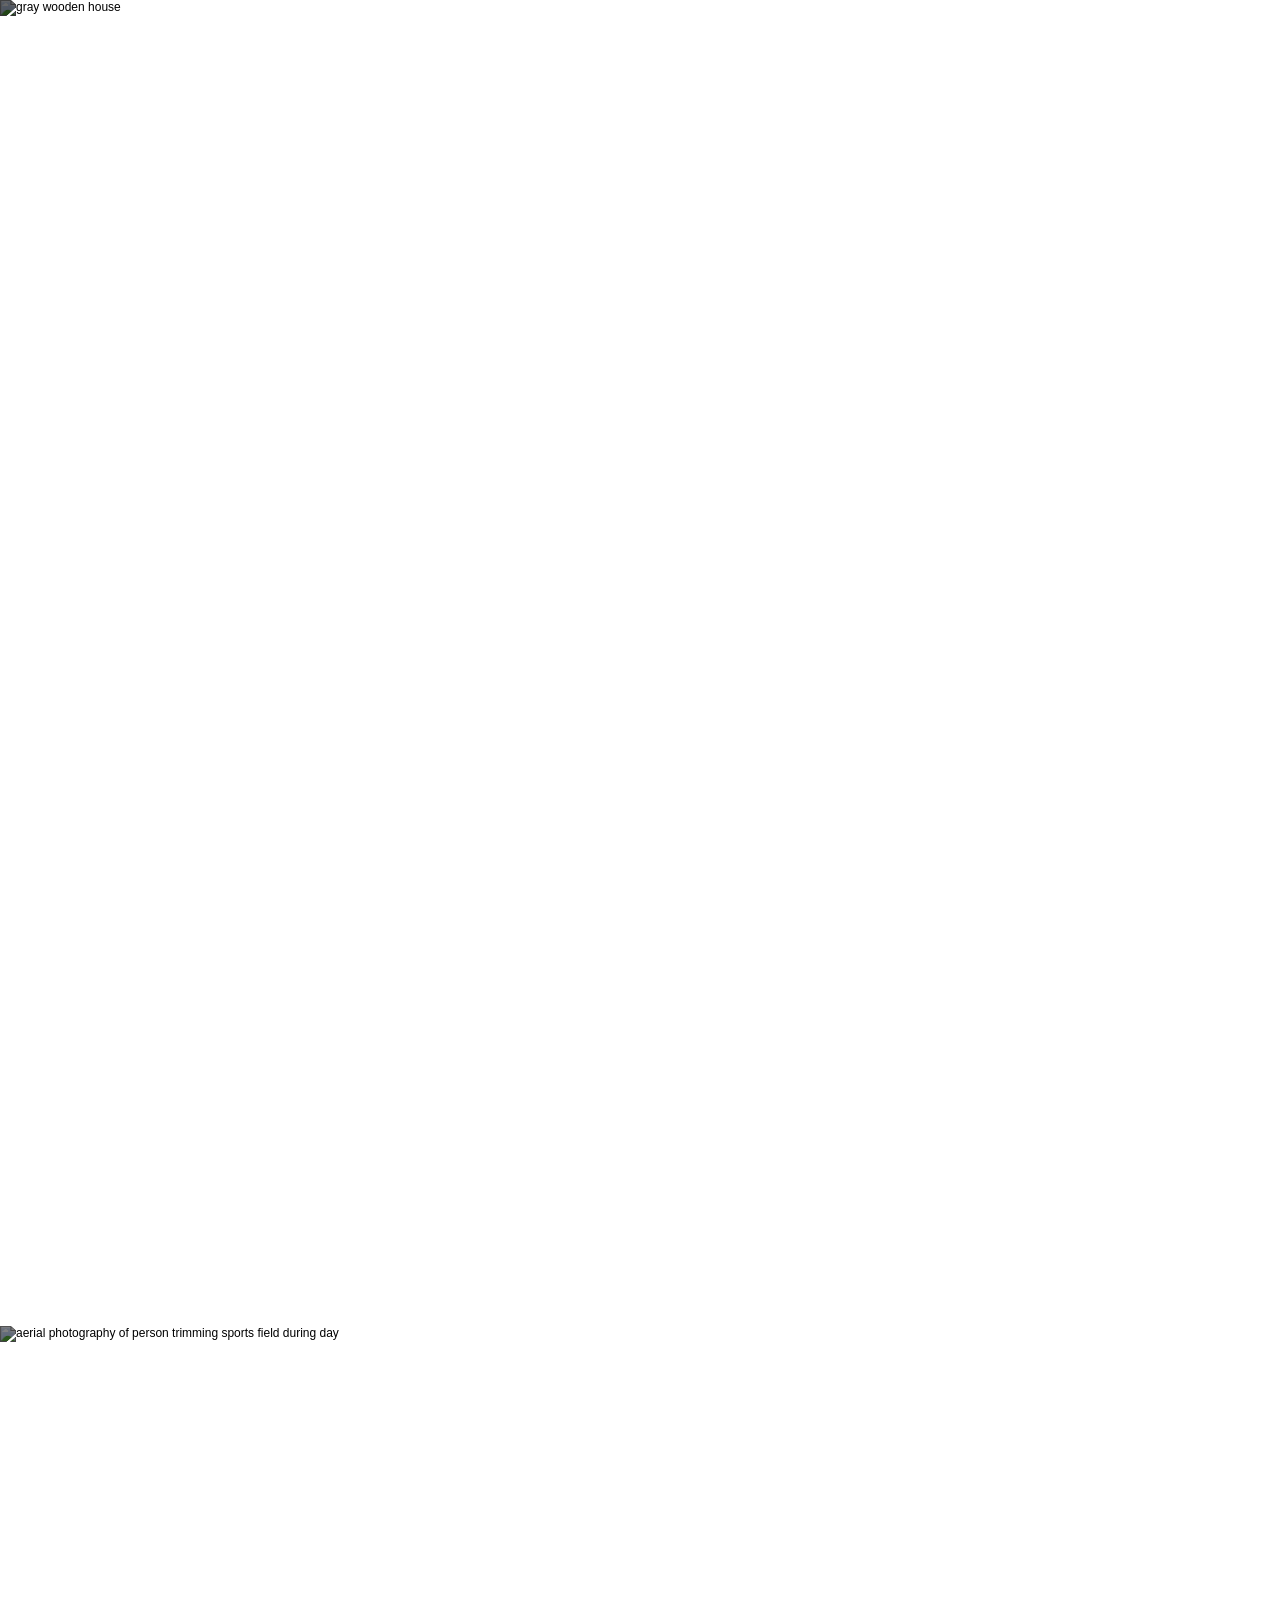
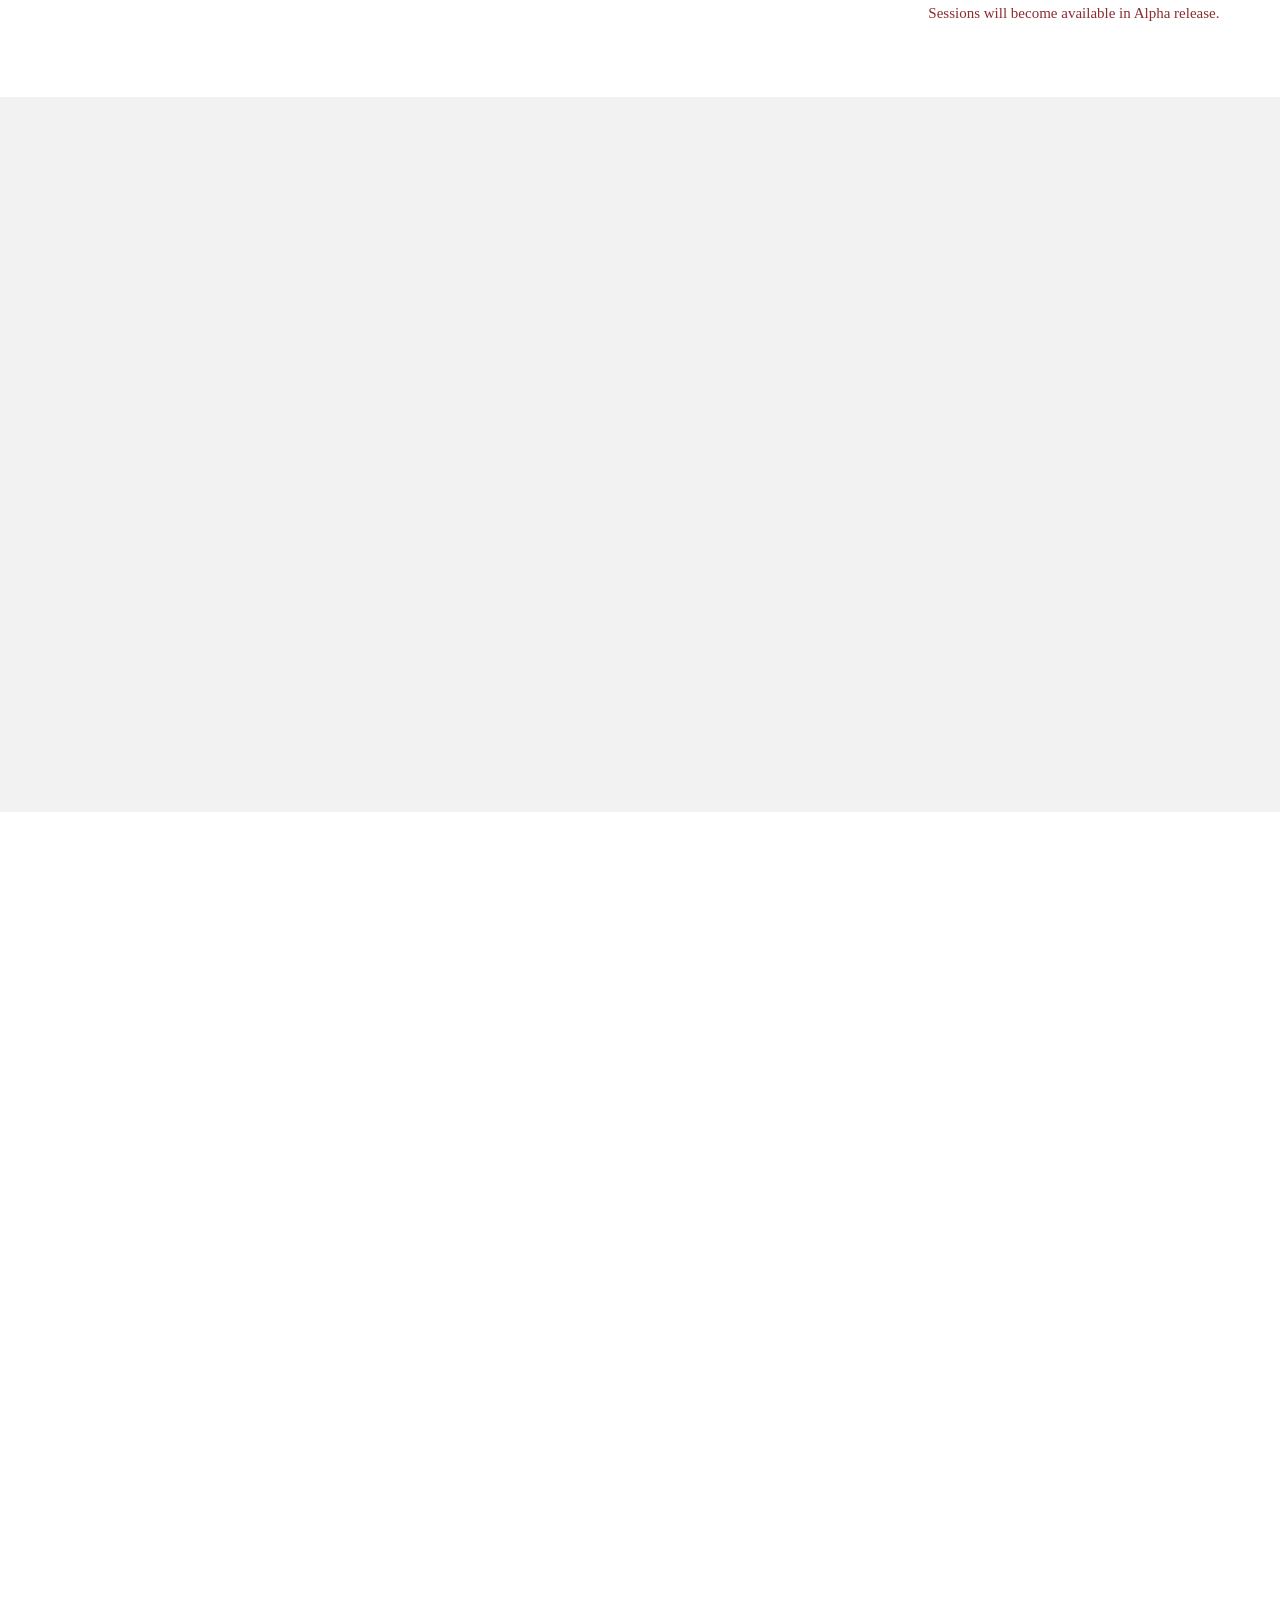
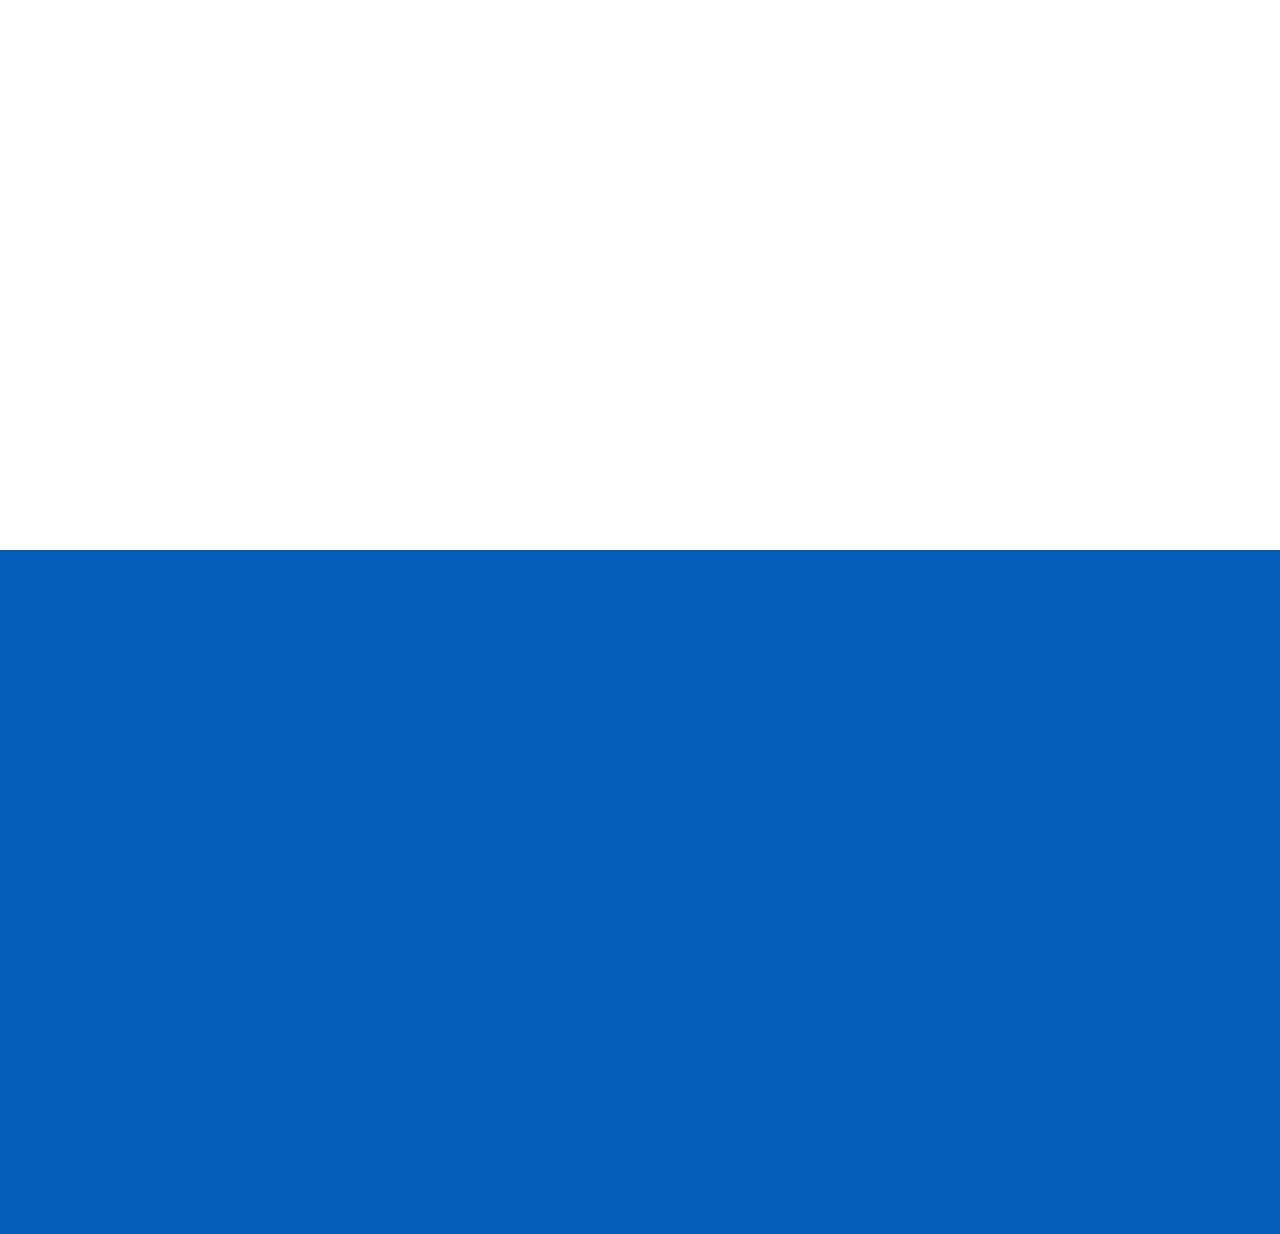
==== commit 8e579434: "V2" ====
--- a/index.html
+++ b/index.html
@@ -14,9 +14,12 @@
     <meta name="generator" content="Framer f36d8c8">
     <title>Pitlochry, Redefined.</title>
     <meta name="description" content="Pitlochry, Redefined is a Scottish Roblox roleplay community.">
-    <link href="assets/images/XYk1rlV9fvzTDFTiQio9LXA8.png" rel="icon" media="(prefers-color-scheme: light)">
-    <link href="assets/images/PYBCpuTBmB7kPug5AxsaWHs4.png" rel="icon" media="(prefers-color-scheme: dark)">
-    <link rel="apple-touch-icon" href="assets/images/etuwbYIV7RaptzxkaW7KyOnoj3I.png">
+    
+    
+    
+    <link href="https://framerusercontent.com/images/XYk1rlV9fvzTDFTiQio9LXA8.png" rel="icon" media="(prefers-color-scheme: light)">
+    <link href="https://framerusercontent.com/images/PYBCpuTBmB7kPug5AxsaWHs4.png" rel="icon" media="(prefers-color-scheme: dark)">
+    <link rel="apple-touch-icon" href="https://framerusercontent.com/images/etuwbYIV7RaptzxkaW7KyOnoj3I.png">
 
     <meta property="og:type" content="website">
     <meta property="og:title" content="Pitlochry, Redefined.">
@@ -32,7 +35,7 @@
             font-family: 'Alex Brush';
             font-style: normal;
             font-weight: 400;
-            src: url("assets/fonts/6124cd_SZc83FzrJKuqFbwMKk6EhUrz7QtO.woff2") format('woff2');
+            src: url(https://fonts.gstatic.com/s/alexbrush/v23/SZc83FzrJKuqFbwMKk6EhUrz7QtO.woff2) format('woff2');
             unicode-range: U+0102-0103, U+0110-0111, U+0128-0129, U+0168-0169, U+01A0-01A1, U+01AF-01B0, U+0300-0301, U+0303-0304, U+0308-0309, U+0323, U+0329, U+1EA0-1EF9, U+20AB;
         }
         /* latin-ext */
@@ -40,7 +43,7 @@
             font-family: 'Alex Brush';
             font-style: normal;
             font-weight: 400;
-            src: url("assets/fonts/a48454_SZc83FzrJKuqFbwMKk6EhUvz7QtO.woff2") format('woff2');
+            src: url(https://fonts.gstatic.com/s/alexbrush/v23/SZc83FzrJKuqFbwMKk6EhUvz7QtO.woff2) format('woff2');
             unicode-range: U+0100-02BA, U+02BD-02C5, U+02C7-02CC, U+02CE-02D7, U+02DD-02FF, U+0304, U+0308, U+0329, U+1D00-1DBF, U+1E00-1E9F, U+1EF2-1EFF, U+2020, U+20A0-20AB, U+20AD-20C0, U+2113, U+2C60-2C7F, U+A720-A7FF;
         }
         /* latin */
@@ -48,13 +51,13 @@
             font-family: 'Alex Brush';
             font-style: normal;
             font-weight: 400;
-            src: url("assets/fonts/748235_SZc83FzrJKuqFbwMKk6EhUXz7Q.woff2") format('woff2');
+            src: url(https://fonts.gstatic.com/s/alexbrush/v23/SZc83FzrJKuqFbwMKk6EhUXz7Q.woff2) format('woff2');
             unicode-range: U+0000-00FF, U+0131, U+0152-0153, U+02BB-02BC, U+02C6, U+02DA, U+02DC, U+0304, U+0308, U+0329, U+2000-206F, U+20AC, U+2122, U+2191, U+2193, U+2212, U+2215, U+FEFF, U+FFFD;
         }
 
         @font-face {
             font-family: "Inter";
-            src: url("assets/fonts/5f8cf0_5vvr9Vy74if2I6bQbJvbw7SY1pQ.woff2");
+            src: url("https://framerusercontent.com/assets/5vvr9Vy74if2I6bQbJvbw7SY1pQ.woff2");
             font-display: swap;
             font-style: normal;
             font-weight: 400;
@@ -63,7 +66,7 @@
 
         @font-face {
             font-family: "Inter";
-            src: url("assets/fonts/edff10_EOr0mi4hNtlgWNn9if640EZzXCo.woff2");
+            src: url("https://framerusercontent.com/assets/EOr0mi4hNtlgWNn9if640EZzXCo.woff2");
             font-display: swap;
             font-style: normal;
             font-weight: 400;
@@ -72,7 +75,7 @@
 
         @font-face {
             font-family: "Inter";
-            src: url("assets/fonts/b99090_Y9k9QrlZAqio88Klkmbd8VoMQc.woff2");
+            src: url("https://framerusercontent.com/assets/Y9k9QrlZAqio88Klkmbd8VoMQc.woff2");
             font-display: swap;
             font-style: normal;
             font-weight: 400;
@@ -81,7 +84,7 @@
 
         @font-face {
             font-family: "Inter";
-            src: url("assets/fonts/a49dce_OYrD2tBIBPvoJXiIHnLoOXnY9M.woff2");
+            src: url("https://framerusercontent.com/assets/OYrD2tBIBPvoJXiIHnLoOXnY9M.woff2");
             font-display: swap;
             font-style: normal;
             font-weight: 400;
@@ -90,7 +93,7 @@
 
         @font-face {
             font-family: "Inter";
-            src: url("assets/fonts/a42854_JeYwfuaPfZHQhEG8U5gtPDZ7WQ.woff2");
+            src: url("https://framerusercontent.com/assets/JeYwfuaPfZHQhEG8U5gtPDZ7WQ.woff2");
             font-display: swap;
             font-style: normal;
             font-weight: 400;
@@ -99,7 +102,7 @@
 
         @font-face {
             font-family: "Inter";
-            src: url("assets/fonts/4eab01_GrgcKwrN6d3Uz8EwcLHZxwEfC4.woff2");
+            src: url("https://framerusercontent.com/assets/GrgcKwrN6d3Uz8EwcLHZxwEfC4.woff2");
             font-display: swap;
             font-style: normal;
             font-weight: 400;
@@ -108,7 +111,7 @@
 
         @font-face {
             font-family: "Inter";
-            src: url("assets/fonts/9265fc_b6Y37FthZeALduNqHicBT6FutY.woff2");
+            src: url("https://framerusercontent.com/assets/b6Y37FthZeALduNqHicBT6FutY.woff2");
             font-display: swap;
             font-style: normal;
             font-weight: 400;
@@ -117,7 +120,7 @@
 
         @font-face {
             font-family: "Lora";
-            src: url("assets/fonts/9aabfa_FKKAYEWGEGLZTIS3AJ3RN5KHPKRTYLGL.woff2");
+            src: url("https://framerusercontent.com/third-party-assets/fontshare/wf/UZVLDSVSCU6EHBA34MAMH3Z2RHDHB3QE/2GS24NKY26JCCD3ZHG5B4BSZKB4M5UH3/FKKAYEWGEGLZTIS3AJ3RN5KHPKRTYLGL.woff2");
             font-display: swap;
             font-style: normal;
             font-weight: 500
@@ -125,7 +128,7 @@
 
         @font-face {
             font-family: "Lora";
-            src: url("assets/fonts/e853dc_MDERQV6X2U5ARGQRZSXHPLMPXHJIHIQI.woff2");
+            src: url("https://framerusercontent.com/third-party-assets/fontshare/wf/XKPJY3ZSUVQFS2W4WC5RDSDQZMJCKM2K/LN3QKDXOGSZ4KFDCY6RFVWPIXHDZPZVG/MDERQV6X2U5ARGQRZSXHPLMPXHJIHIQI.woff2");
             font-display: swap;
             font-style: normal;
             font-weight: 700
@@ -133,7 +136,7 @@
 
         @font-face {
             font-family: "Lora";
-            src: url("assets/fonts/0abf29_EXS4XC5TKOJSULVQYC7H3KETY6RINWLE.woff2");
+            src: url("https://framerusercontent.com/third-party-assets/fontshare/wf/MR5BT2YPOEXTQ4MEELWWJJ7NTKX2G5PM/KTOVFALLVL2MWILR5BZG42LMYPMDBWMV/EXS4XC5TKOJSULVQYC7H3KETY6RINWLE.woff2");
             font-display: swap;
             font-style: italic;
             font-weight: 700
@@ -141,7 +144,7 @@
 
         @font-face {
             font-family: "Lora";
-            src: url("assets/fonts/9cda7b_EW63T7YXBPCICKVXWTFFEJZQTQXMHWBE.woff2");
+            src: url("https://framerusercontent.com/third-party-assets/fontshare/wf/KLOD6VKCOK74SPLRCH3FTIRNKDK5X55V/FD7N5U2P6254FPQEXIDJ4NHL3GRV4LQV/EW63T7YXBPCICKVXWTFFEJZQTQXMHWBE.woff2");
             font-display: swap;
             font-style: italic;
             font-weight: 500
@@ -149,7 +152,7 @@
 
         @font-face {
             font-family: "Lora";
-            src: url("assets/fonts/8bc48c_ZAXBVAFTWGWMVEZN7M2EPCUJJ4KGZZCI.woff2");
+            src: url("https://framerusercontent.com/third-party-assets/fontshare/wf/YQA3KKRVULCXJDCXSAONFQCA74AMMQFS/RGNGUOW44MB34GT7X2FQPGZNLW2Z3P3F/ZAXBVAFTWGWMVEZN7M2EPCUJJ4KGZZCI.woff2");
             font-display: swap;
             font-style: normal;
             font-weight: 400
@@ -157,7 +160,7 @@
 
         @font-face {
             font-family: "Lora";
-            src: url("assets/fonts/ef5c21_DJA2WADOVWLNFBBL4PE4KM6NGVIOXNBS.woff2");
+            src: url("https://framerusercontent.com/third-party-assets/fontshare/wf/TKLVZDTQCUHIWAN3QIZGCNX4HOOUXHFA/JM2JUOZH27EVDC6FKNUOYGZ3IADBKMM3/DJA2WADOVWLNFBBL4PE4KM6NGVIOXNBS.woff2");
             font-display: swap;
             font-style: italic;
             font-weight: 400
@@ -165,7 +168,7 @@
 
         @font-face {
             font-family: "Lora";
-            src: url("assets/fonts/f759eb_36HN3YOOACEGVWTJT3K4CDUJYXSWVW5S.woff2");
+            src: url("https://framerusercontent.com/third-party-assets/fontshare/wf/LEPTJ56CXEIFZS2BZMKVGQGQR3J75WRT/47CWKKJO46R4EDFFM7QZRCL3WAPMSJU2/36HN3YOOACEGVWTJT3K4CDUJYXSWVW5S.woff2");
             font-display: swap;
             font-style: normal;
             font-weight: 600
@@ -189,6 +192,7 @@
             size-adjust: 114.93%
         }
     </style>
+    <link href="https://fonts.gstatic.com" rel="preconnect" crossorigin>
     <meta name="robots" content="max-image-preview:large">
     <style data-framer-breakpoint-css>
         @media(min-width: 1200px) {
@@ -3921,14 +3925,27 @@
     </style>
 
 
-<style id="static-site-overrides">
-/* All scroll-triggered appear effects have been resolved to their final state.
-   This ensures content is always visible without the Framer animation runtime. */
-[style*="will-change"] { will-change: auto !important; }
+
+<style id="appear-fallback">
+/* Fallback: show appear-animated elements if JS hasn't run after 3s */
 </style>
+<noscript><style>
+[style*="opacity: 0"] { opacity: 1 !important; transform: none !important; }
+</style></noscript>
+<script>
+// Ensure Framer appear-animated elements are always visible
+window.addEventListener('load', function() {
+  setTimeout(function() {
+    var sheet = document.getElementById('appear-fallback');
+    if (sheet) {
+      sheet.textContent = '[data-framer-component-type] { transition: opacity 0.5s, transform 0.5s; }';
+    }
+  }, 3000);
+});
+</script>
 </head>
 <body>
-    </script>
+    
 
 
 
@@ -3939,17 +3956,17 @@
                 background: var(--token-75802f95-5097-44bd-bf15-824b741c43bf, rgb(255, 255, 255));
             }
         </style><div class="framer-7oiHW framer-17jsvpo" data-layout-template="true" style="min-height:100vh;width:auto">
-            <div class="framer-1s8h12k-container"><div class="ssr-variant hidden-odr9d5 hidden-5v23dx"><header class="framer-kpXpP framer-PgdGr framer-yv3Cw framer-rL6FT framer-1hfibzc framer-v-1hfibzc" data-framer-name="Desktop" style="width:100%"><div class="framer-10f7qba" data-border="true" data-framer-name="Container" style="--border-bottom-width:1px;--border-color:rgba(255, 255, 255, 0.1);--border-left-width:1px;--border-right-width:1px;--border-style:solid;--border-top-width:1px;border-bottom-left-radius:15px;border-bottom-right-radius:15px;border-top-left-radius:15px;border-top-right-radius:15px;opacity: 1;transform:none"><div class="framer-1b88hcm" data-framer-name="Background" style="backdrop-filter:blur(10px);background-color:rgba(255, 255, 255, 0.15);-webkit-backdrop-filter:blur(10px);border-bottom-left-radius:15px;border-bottom-right-radius:15px;border-top-left-radius:15px;border-top-right-radius:15px"></div><div class="framer-cn1ar4"><div class="framer-8t830s" data-framer-name="Logo"><a as="a" class="framer-wg198g framer-1rv4dcs" data-framer-name="gardener_logo" href="./" data-framer-page-link-current="true"><div style="position:absolute;border-radius:inherit;corner-shape:inherit;top:0;right:0;bottom:0;left:0" data-framer-background-image-wrapper="true"><img decoding="async" width="1500" height="504" sizes="(min-width: 1200px) 298px, (min-width: 810px) and (max-width: 1199.98px) 298px, (max-width: 809.98px) 100px" src="assets/images/vhZIGYQIo3H8XacTa4x7ra0Ga8.png" alt style="display:block;width:100%;height:100%;border-radius:inherit;corner-shape:inherit;object-position:left center;object-fit:contain"></div></a></div><div class="framer-1xbqksj" data-framer-appear-id="1xbqksj" data-framer-name="Menu" style="background-color:rgba(0, 0, 0, 0);border-bottom-left-radius:0px;border-bottom-right-radius:0px;border-top-left-radius:0px;border-top-right-radius:0px;box-shadow:none;opacity:1;transform:none"><nav class="framer-7clggo" data-framer-name="Links"><div class="framer-1g7v9po" data-framer-component-type="RichTextContainer" style="transform:none"><p class="framer-text framer-styles-preset-m6b2t1" data-styles-preset="I3Z8Zw2JJ" dir="auto"><a class="framer-text framer-styles-preset-v40hwg" data-styles-preset="vFgaD3Kih" href="./contact">Contact Us</a></p></div><div class="framer-j6wt3c" data-framer-component-type="RichTextContainer" style="transform:none"><p class="framer-text framer-styles-preset-m6b2t1" data-styles-preset="I3Z8Zw2JJ" dir="auto"><a class="framer-text framer-styles-preset-v40hwg" data-styles-preset="vFgaD3Kih" href="./privacy">Privacy Policy</a></p></div><div class="framer-ytpf5b" data-framer-component-type="RichTextContainer" style="transform:none"><p class="framer-text framer-styles-preset-m6b2t1" data-styles-preset="I3Z8Zw2JJ" dir="auto"><a class="framer-text framer-styles-preset-v40hwg" data-styles-preset="vFgaD3Kih" href="https://discord.gg/PZc5ms5kN5" target="_blank" rel="noopener">Discord Server</a></p></div></nav><div class="framer-17ob0no-container"><a class="framer-3nnRD framer-wcvgP framer-6dopuv framer-v-6dopuv framer-1c2iu6e" data-framer-name="Accent" data-highlight="true" href="./become-a-civilian" tabindex="0" style="--border-bottom-width:0px;--border-color:rgba(0, 0, 0, 0);--border-left-width:0px;--border-right-width:0px;--border-style:solid;--border-top-width:0px;background-color:rgb(2, 94, 184);border-bottom-left-radius:10px;border-bottom-right-radius:10px;border-top-left-radius:10px;border-top-right-radius:10px;opacity:1"><div class="framer-19uhq19" data-framer-component-type="RichTextContainer" style="--extracted-r6o4lv:var(--token-c2105c81-6a43-4d77-a01f-e6f24156bb0c, rgb(255, 255, 255));--framer-link-text-color:rgb(0, 153, 255);--framer-link-text-decoration:underline;transform:none"><p class="framer-text framer-styles-preset-1o2q9re" data-styles-preset="jYBPgBQwM" style="--framer-text-color:var(--extracted-r6o4lv, var(--token-c2105c81-6a43-4d77-a01f-e6f24156bb0c, rgb(255, 255, 255)))">Join Us</p></div></a></div></div></div></div></header></div><div class="ssr-variant hidden-17jsvpo hidden-5v23dx"><header class="framer-kpXpP framer-PgdGr framer-yv3Cw framer-rL6FT framer-1hfibzc framer-v-k3uwfa" data-framer-name="Tablet" style="width:100%"><div class="framer-10f7qba" data-border="true" data-framer-name="Container" style="--border-bottom-width:1px;--border-color:rgba(255, 255, 255, 0.1);--border-left-width:1px;--border-right-width:1px;--border-style:solid;--border-top-width:1px;border-bottom-left-radius:15px;border-bottom-right-radius:15px;border-top-left-radius:15px;border-top-right-radius:15px;opacity: 1;transform:none"><div class="framer-1b88hcm" data-framer-name="Background" style="backdrop-filter:blur(10px);background-color:rgba(255, 255, 255, 0.15);-webkit-backdrop-filter:blur(10px);border-bottom-left-radius:15px;border-bottom-right-radius:15px;border-top-left-radius:15px;border-top-right-radius:15px"></div><div class="framer-cn1ar4"><div class="framer-8t830s" data-framer-name="Logo"><a as="a" class="framer-wg198g framer-1rv4dcs" data-framer-name="gardener_logo" href="./" data-framer-page-link-current="true"><div style="position:absolute;border-radius:inherit;corner-shape:inherit;top:0;right:0;bottom:0;left:0" data-framer-background-image-wrapper="true"><img decoding="async" width="1500" height="504" sizes="(min-width: 1200px) 298px, (min-width: 810px) and (max-width: 1199.98px) 298px, (max-width: 809.98px) 100px" src="assets/images/vhZIGYQIo3H8XacTa4x7ra0Ga8.png" alt style="display:block;width:100%;height:100%;border-radius:inherit;corner-shape:inherit;object-position:left center;object-fit:contain"></div></a></div><div class="framer-1xbqksj" data-framer-appear-id="1xbqksj" data-framer-name="Menu" style="background-color:rgba(0, 0, 0, 0);border-bottom-left-radius:0px;border-bottom-right-radius:0px;border-top-left-radius:0px;border-top-right-radius:0px;box-shadow:none;opacity:1;transform:none"><nav class="framer-7clggo" data-framer-name="Links"><div class="framer-1g7v9po" data-framer-component-type="RichTextContainer" style="transform:none"><p class="framer-text framer-styles-preset-m6b2t1" data-styles-preset="I3Z8Zw2JJ" dir="auto"><a class="framer-text framer-styles-preset-v40hwg" data-styles-preset="vFgaD3Kih" href="./contact">Contact Us</a></p></div><div class="framer-j6wt3c" data-framer-component-type="RichTextContainer" style="transform:none"><p class="framer-text framer-styles-preset-m6b2t1" data-styles-preset="I3Z8Zw2JJ" dir="auto"><a class="framer-text framer-styles-preset-v40hwg" data-styles-preset="vFgaD3Kih" href="./privacy">Privacy Policy</a></p></div><div class="framer-ytpf5b" data-framer-component-type="RichTextContainer" style="transform:none"><p class="framer-text framer-styles-preset-m6b2t1" data-styles-preset="I3Z8Zw2JJ" dir="auto"><a class="framer-text framer-styles-preset-v40hwg" data-styles-preset="vFgaD3Kih" href="https://discord.gg/PZc5ms5kN5" target="_blank" rel="noopener">Discord Server</a></p></div></nav><div class="framer-17ob0no-container"><a class="framer-3nnRD framer-wcvgP framer-6dopuv framer-v-6dopuv framer-1c2iu6e" data-framer-name="Accent" data-highlight="true" href="./become-a-civilian" tabindex="0" style="--border-bottom-width:0px;--border-color:rgba(0, 0, 0, 0);--border-left-width:0px;--border-right-width:0px;--border-style:solid;--border-top-width:0px;background-color:rgb(2, 94, 184);border-bottom-left-radius:10px;border-bottom-right-radius:10px;border-top-left-radius:10px;border-top-right-radius:10px;opacity:1"><div class="framer-19uhq19" data-framer-component-type="RichTextContainer" style="--extracted-r6o4lv:var(--token-c2105c81-6a43-4d77-a01f-e6f24156bb0c, rgb(255, 255, 255));--framer-link-text-color:rgb(0, 153, 255);--framer-link-text-decoration:underline;transform:none"><p class="framer-text framer-styles-preset-1o2q9re" data-styles-preset="jYBPgBQwM" style="--framer-text-color:var(--extracted-r6o4lv, var(--token-c2105c81-6a43-4d77-a01f-e6f24156bb0c, rgb(255, 255, 255)))">Join Us</p></div></a></div></div></div></div></header></div><div class="ssr-variant hidden-odr9d5 hidden-17jsvpo"><header class="framer-kpXpP framer-PgdGr framer-yv3Cw framer-rL6FT framer-1hfibzc framer-v-1a9sn1p" data-framer-name="Phone" style="width:100%"><div class="framer-10f7qba" data-border="true" data-framer-name="Container" style="--border-bottom-width:1px;--border-color:rgba(255, 255, 255, 0.1);--border-left-width:1px;--border-right-width:1px;--border-style:solid;--border-top-width:1px;border-bottom-left-radius:15px;border-bottom-right-radius:15px;border-top-left-radius:15px;border-top-right-radius:15px;opacity: 1;transform:none"><div class="framer-1b88hcm" data-framer-name="Background" style="backdrop-filter:blur(10px);background-color:rgba(255, 255, 255, 0.15);-webkit-backdrop-filter:blur(10px);border-bottom-left-radius:15px;border-bottom-right-radius:15px;border-top-left-radius:15px;border-top-right-radius:15px"></div><div class="framer-cn1ar4"><div class="framer-8t830s" data-framer-name="Logo"><a as="a" class="framer-wg198g framer-1rv4dcs" data-framer-name="gardener_logo" href="./" data-framer-page-link-current="true"><div style="position:absolute;border-radius:inherit;corner-shape:inherit;top:0;right:0;bottom:0;left:0" data-framer-background-image-wrapper="true"><img decoding="async" width="1500" height="504" sizes="(min-width: 1200px) 298px, (min-width: 810px) and (max-width: 1199.98px) 298px, (max-width: 809.98px) 100px" src="assets/images/vhZIGYQIo3H8XacTa4x7ra0Ga8.png" alt style="display:block;width:100%;height:100%;border-radius:inherit;corner-shape:inherit;object-position:left center;object-fit:contain"></div></a><div class="framer-1sbvwku" data-framer-name="Icon" data-highlight="true" tabindex="0"><div class="framer-128szb9" data-framer-name="Bottom" style="background-color:rgb(255, 255, 255);border-bottom-left-radius:10px;border-bottom-right-radius:10px;border-top-left-radius:10px;border-top-right-radius:10px;transform:none"></div><div class="framer-1ezs5u0" data-framer-name="Top" style="background-color:rgb(255, 255, 255);border-bottom-left-radius:10px;border-bottom-right-radius:10px;border-top-left-radius:10px;border-top-right-radius:10px;transform:none"></div></div></div></div></div></header></div></div>
+            <div class="framer-1s8h12k-container"><div class="ssr-variant hidden-odr9d5 hidden-5v23dx"><header class="framer-kpXpP framer-PgdGr framer-yv3Cw framer-rL6FT framer-1hfibzc framer-v-1hfibzc" data-framer-name="Desktop" style="width:100%"><div class="framer-10f7qba" data-border="true" data-framer-name="Container" style="--border-bottom-width:1px;--border-color:rgba(255, 255, 255, 0.1);--border-left-width:1px;--border-right-width:1px;--border-style:solid;--border-top-width:1px;will-change:transform;border-bottom-left-radius:15px;border-bottom-right-radius:15px;border-top-left-radius:15px;border-top-right-radius:15px;opacity:0;transform:none"><div class="framer-1b88hcm" data-framer-name="Background" style="backdrop-filter:blur(10px);background-color:rgba(255, 255, 255, 0.15);-webkit-backdrop-filter:blur(10px);border-bottom-left-radius:15px;border-bottom-right-radius:15px;border-top-left-radius:15px;border-top-right-radius:15px"></div><div class="framer-cn1ar4"><div class="framer-8t830s" data-framer-name="Logo"><a as="a" class="framer-wg198g framer-1rv4dcs" data-framer-name="gardener_logo" href="./" data-framer-page-link-current="true"><div style="position:absolute;border-radius:inherit;corner-shape:inherit;top:0;right:0;bottom:0;left:0" data-framer-background-image-wrapper="true"><img decoding="async" width="1500" height="504" sizes="(min-width: 1200px) 298px, (min-width: 810px) and (max-width: 1199.98px) 298px, (max-width: 809.98px) 100px" srcset="https://framerusercontent.com/images/vhZIGYQIo3H8XacTa4x7ra0Ga8.png?scale-down-to=512&amp;lossless=1&amp;width=1500&amp;height=504 512w, https://framerusercontent.com/images/vhZIGYQIo3H8XacTa4x7ra0Ga8.png?scale-down-to=1024&amp;lossless=1&amp;width=1500&amp;height=504 1024w, https://framerusercontent.com/images/vhZIGYQIo3H8XacTa4x7ra0Ga8.png?lossless=1&amp;width=1500&amp;height=504 1500w" src="https://framerusercontent.com/images/vhZIGYQIo3H8XacTa4x7ra0Ga8.png?lossless=1&amp;width=1500&amp;height=504" alt style="display:block;width:100%;height:100%;border-radius:inherit;corner-shape:inherit;object-position:left center;object-fit:contain"></div></a></div><div class="framer-1xbqksj" data-framer-appear-id="1xbqksj" data-framer-name="Menu" style="background-color:rgba(0, 0, 0, 0);border-bottom-left-radius:0px;border-bottom-right-radius:0px;border-top-left-radius:0px;border-top-right-radius:0px;box-shadow:none;opacity:1;transform:none"><nav class="framer-7clggo" data-framer-name="Links"><div class="framer-1g7v9po" data-framer-component-type="RichTextContainer" style="transform:none"><p class="framer-text framer-styles-preset-m6b2t1" data-styles-preset="I3Z8Zw2JJ" dir="auto"><a class="framer-text framer-styles-preset-v40hwg" data-styles-preset="vFgaD3Kih" href="./contact">Contact Us</a></p></div><div class="framer-j6wt3c" data-framer-component-type="RichTextContainer" style="transform:none"><p class="framer-text framer-styles-preset-m6b2t1" data-styles-preset="I3Z8Zw2JJ" dir="auto"><a class="framer-text framer-styles-preset-v40hwg" data-styles-preset="vFgaD3Kih" href="./privacy">Privacy Policy</a></p></div><div class="framer-ytpf5b" data-framer-component-type="RichTextContainer" style="transform:none"><p class="framer-text framer-styles-preset-m6b2t1" data-styles-preset="I3Z8Zw2JJ" dir="auto"><a class="framer-text framer-styles-preset-v40hwg" data-styles-preset="vFgaD3Kih" href="https://discord.gg/PZc5ms5kN5" target="_blank" rel="noopener">Discord Server</a></p></div></nav><div class="framer-17ob0no-container"><a class="framer-3nnRD framer-wcvgP framer-6dopuv framer-v-6dopuv framer-1c2iu6e" data-framer-name="Accent" data-highlight="true" href="./become-a-civilian" tabindex="0" style="--border-bottom-width:0px;--border-color:rgba(0, 0, 0, 0);--border-left-width:0px;--border-right-width:0px;--border-style:solid;--border-top-width:0px;background-color:rgb(2, 94, 184);border-bottom-left-radius:10px;border-bottom-right-radius:10px;border-top-left-radius:10px;border-top-right-radius:10px;opacity:1"><div class="framer-19uhq19" data-framer-component-type="RichTextContainer" style="--extracted-r6o4lv:var(--token-c2105c81-6a43-4d77-a01f-e6f24156bb0c, rgb(255, 255, 255));--framer-link-text-color:rgb(0, 153, 255);--framer-link-text-decoration:underline;transform:none"><p class="framer-text framer-styles-preset-1o2q9re" data-styles-preset="jYBPgBQwM" style="--framer-text-color:var(--extracted-r6o4lv, var(--token-c2105c81-6a43-4d77-a01f-e6f24156bb0c, rgb(255, 255, 255)))">Join Us</p></div></a></div></div></div></div></header></div><div class="ssr-variant hidden-17jsvpo hidden-5v23dx"><header class="framer-kpXpP framer-PgdGr framer-yv3Cw framer-rL6FT framer-1hfibzc framer-v-k3uwfa" data-framer-name="Tablet" style="width:100%"><div class="framer-10f7qba" data-border="true" data-framer-name="Container" style="--border-bottom-width:1px;--border-color:rgba(255, 255, 255, 0.1);--border-left-width:1px;--border-right-width:1px;--border-style:solid;--border-top-width:1px;will-change:transform;border-bottom-left-radius:15px;border-bottom-right-radius:15px;border-top-left-radius:15px;border-top-right-radius:15px;opacity:0;transform:none"><div class="framer-1b88hcm" data-framer-name="Background" style="backdrop-filter:blur(10px);background-color:rgba(255, 255, 255, 0.15);-webkit-backdrop-filter:blur(10px);border-bottom-left-radius:15px;border-bottom-right-radius:15px;border-top-left-radius:15px;border-top-right-radius:15px"></div><div class="framer-cn1ar4"><div class="framer-8t830s" data-framer-name="Logo"><a as="a" class="framer-wg198g framer-1rv4dcs" data-framer-name="gardener_logo" href="./" data-framer-page-link-current="true"><div style="position:absolute;border-radius:inherit;corner-shape:inherit;top:0;right:0;bottom:0;left:0" data-framer-background-image-wrapper="true"><img decoding="async" width="1500" height="504" sizes="(min-width: 1200px) 298px, (min-width: 810px) and (max-width: 1199.98px) 298px, (max-width: 809.98px) 100px" srcset="https://framerusercontent.com/images/vhZIGYQIo3H8XacTa4x7ra0Ga8.png?scale-down-to=512&amp;lossless=1&amp;width=1500&amp;height=504 512w, https://framerusercontent.com/images/vhZIGYQIo3H8XacTa4x7ra0Ga8.png?scale-down-to=1024&amp;lossless=1&amp;width=1500&amp;height=504 1024w, https://framerusercontent.com/images/vhZIGYQIo3H8XacTa4x7ra0Ga8.png?lossless=1&amp;width=1500&amp;height=504 1500w" src="https://framerusercontent.com/images/vhZIGYQIo3H8XacTa4x7ra0Ga8.png?lossless=1&amp;width=1500&amp;height=504" alt style="display:block;width:100%;height:100%;border-radius:inherit;corner-shape:inherit;object-position:left center;object-fit:contain"></div></a></div><div class="framer-1xbqksj" data-framer-appear-id="1xbqksj" data-framer-name="Menu" style="background-color:rgba(0, 0, 0, 0);border-bottom-left-radius:0px;border-bottom-right-radius:0px;border-top-left-radius:0px;border-top-right-radius:0px;box-shadow:none;opacity:1;transform:none"><nav class="framer-7clggo" data-framer-name="Links"><div class="framer-1g7v9po" data-framer-component-type="RichTextContainer" style="transform:none"><p class="framer-text framer-styles-preset-m6b2t1" data-styles-preset="I3Z8Zw2JJ" dir="auto"><a class="framer-text framer-styles-preset-v40hwg" data-styles-preset="vFgaD3Kih" href="./contact">Contact Us</a></p></div><div class="framer-j6wt3c" data-framer-component-type="RichTextContainer" style="transform:none"><p class="framer-text framer-styles-preset-m6b2t1" data-styles-preset="I3Z8Zw2JJ" dir="auto"><a class="framer-text framer-styles-preset-v40hwg" data-styles-preset="vFgaD3Kih" href="./privacy">Privacy Policy</a></p></div><div class="framer-ytpf5b" data-framer-component-type="RichTextContainer" style="transform:none"><p class="framer-text framer-styles-preset-m6b2t1" data-styles-preset="I3Z8Zw2JJ" dir="auto"><a class="framer-text framer-styles-preset-v40hwg" data-styles-preset="vFgaD3Kih" href="https://discord.gg/PZc5ms5kN5" target="_blank" rel="noopener">Discord Server</a></p></div></nav><div class="framer-17ob0no-container"><a class="framer-3nnRD framer-wcvgP framer-6dopuv framer-v-6dopuv framer-1c2iu6e" data-framer-name="Accent" data-highlight="true" href="./become-a-civilian" tabindex="0" style="--border-bottom-width:0px;--border-color:rgba(0, 0, 0, 0);--border-left-width:0px;--border-right-width:0px;--border-style:solid;--border-top-width:0px;background-color:rgb(2, 94, 184);border-bottom-left-radius:10px;border-bottom-right-radius:10px;border-top-left-radius:10px;border-top-right-radius:10px;opacity:1"><div class="framer-19uhq19" data-framer-component-type="RichTextContainer" style="--extracted-r6o4lv:var(--token-c2105c81-6a43-4d77-a01f-e6f24156bb0c, rgb(255, 255, 255));--framer-link-text-color:rgb(0, 153, 255);--framer-link-text-decoration:underline;transform:none"><p class="framer-text framer-styles-preset-1o2q9re" data-styles-preset="jYBPgBQwM" style="--framer-text-color:var(--extracted-r6o4lv, var(--token-c2105c81-6a43-4d77-a01f-e6f24156bb0c, rgb(255, 255, 255)))">Join Us</p></div></a></div></div></div></div></header></div><div class="ssr-variant hidden-odr9d5 hidden-17jsvpo"><header class="framer-kpXpP framer-PgdGr framer-yv3Cw framer-rL6FT framer-1hfibzc framer-v-1a9sn1p" data-framer-name="Phone" style="width:100%"><div class="framer-10f7qba" data-border="true" data-framer-name="Container" style="--border-bottom-width:1px;--border-color:rgba(255, 255, 255, 0.1);--border-left-width:1px;--border-right-width:1px;--border-style:solid;--border-top-width:1px;will-change:transform;border-bottom-left-radius:15px;border-bottom-right-radius:15px;border-top-left-radius:15px;border-top-right-radius:15px;opacity:0;transform:none"><div class="framer-1b88hcm" data-framer-name="Background" style="backdrop-filter:blur(10px);background-color:rgba(255, 255, 255, 0.15);-webkit-backdrop-filter:blur(10px);border-bottom-left-radius:15px;border-bottom-right-radius:15px;border-top-left-radius:15px;border-top-right-radius:15px"></div><div class="framer-cn1ar4"><div class="framer-8t830s" data-framer-name="Logo"><a as="a" class="framer-wg198g framer-1rv4dcs" data-framer-name="gardener_logo" href="./" data-framer-page-link-current="true"><div style="position:absolute;border-radius:inherit;corner-shape:inherit;top:0;right:0;bottom:0;left:0" data-framer-background-image-wrapper="true"><img decoding="async" width="1500" height="504" sizes="(min-width: 1200px) 298px, (min-width: 810px) and (max-width: 1199.98px) 298px, (max-width: 809.98px) 100px" srcset="https://framerusercontent.com/images/vhZIGYQIo3H8XacTa4x7ra0Ga8.png?scale-down-to=512&amp;lossless=1&amp;width=1500&amp;height=504 512w, https://framerusercontent.com/images/vhZIGYQIo3H8XacTa4x7ra0Ga8.png?scale-down-to=1024&amp;lossless=1&amp;width=1500&amp;height=504 1024w, https://framerusercontent.com/images/vhZIGYQIo3H8XacTa4x7ra0Ga8.png?lossless=1&amp;width=1500&amp;height=504 1500w" src="https://framerusercontent.com/images/vhZIGYQIo3H8XacTa4x7ra0Ga8.png?lossless=1&amp;width=1500&amp;height=504" alt style="display:block;width:100%;height:100%;border-radius:inherit;corner-shape:inherit;object-position:left center;object-fit:contain"></div></a><div class="framer-1sbvwku" data-framer-name="Icon" data-highlight="true" tabindex="0"><div class="framer-128szb9" data-framer-name="Bottom" style="background-color:rgb(255, 255, 255);border-bottom-left-radius:10px;border-bottom-right-radius:10px;border-top-left-radius:10px;border-top-right-radius:10px;transform:none"></div><div class="framer-1ezs5u0" data-framer-name="Top" style="background-color:rgb(255, 255, 255);border-bottom-left-radius:10px;border-bottom-right-radius:10px;border-top-left-radius:10px;border-top-right-radius:10px;transform:none"></div></div></div></div></div></header></div></div>
             <style data-framer-html-style>
                 html body {
                     background: rgb(255, 255, 255);
                 }
             </style><div data-framer-root class="framer-JdKrz framer-KJqge framer-qd8CB framer-mi3hD framer-Oeksk framer-YUje8 framer-1KHh9 framer-jhDSf framer-rL6FT framer-72rtr7" style="min-height:100vh;width:auto;display:contents">
-                <section class="framer-soheeb" data-framer-name="Hero"><div class="framer-wmvnyd" data-framer-name="Background"><div style="position:absolute;border-radius:inherit;corner-shape:inherit;top:0;right:0;bottom:0;left:0" data-framer-background-image-wrapper="true"><img decoding="async" width="2560" height="1080" sizes="(min-width: 1200px) max(calc(100vw + 76px), 360px), (min-width: 810px) and (max-width: 1199.98px) max(calc(100vw + 76px), 366.6667px), (max-width: 809.98px) max(calc(100vw + 76px), 360px)" src="assets/images/JBRs4N1K5Z0zPjMIj72F0gr8xl8.png" alt="gray wooden house" style="display:block;width:100%;height:100%;border-radius:inherit;corner-shape:inherit;object-position:center;object-fit:cover"></div></div><div class="framer-10ygtwf" data-framer-name="Container"><div class="framer-mrvfd4"><div class="framer-g03wmq" data-framer-component-type="RichTextContainer" style="opacity: 1;transform: none"><h1 class="framer-text framer-styles-preset-1bxnilu" data-styles-preset="ElD9ksXeR" dir="auto" style="--framer-text-alignment:left;--framer-text-color:var(--token-c2105c81-6a43-4d77-a01f-e6f24156bb0c, rgb(255, 255, 255))">A Scottish Community, Redefined.</h1></div><div class="framer-15dzr88" data-framer-name="Texts"><div class="framer-azqi5i" data-framer-name="Spacer"></div></div><div class="framer-27jx1n-container" style="opacity:1;transform:none"><svg class="transform-origin-center-center" style="width:100%;height:100%;transform-origin:center" viewBox="0 0 100 100" overflow="visible"><path id="curve-wnxkz4" d="M 0 50 L 0 50 A 1 1 0 0 1 100 50 L 100 50 L 100 50 A 1 1 0 0 1 0 50 L 0 50" stroke-width="none" fill="transparent" /><text><textPath href="#curve-wnxkz4" startOffset="0" dominant-baseline="Hanging" style="letter-spacing:1.85px;fill:rgb(255, 255, 255)">WE ARE CURRENT IN-DEVELOPMENT</textPath></text></svg></div></div><div class="ssr-variant hidden-1j5ugi4"><div class="framer-19urqyq" data-framer-component-type="RichTextContainer" style="opacity: 1;transform: none"><p class="framer-text framer-styles-preset-vwcavw" data-styles-preset="m_u37_t7J" dir="auto" style="--framer-text-color:var(--token-50a40dbc-9e72-48ff-a286-4ee8d53e3e83, rgb(221, 221, 221))">Pitlochry, Redefined brings back a well loved roleplay map, updated to the modern era and set in 2023.</p></div></div><div class="ssr-variant hidden-hfs54u hidden-72rtr7"><div class="framer-19urqyq" data-framer-component-type="RichTextContainer" style="opacity: 1;transform: none"><p class="framer-text framer-styles-preset-vwcavw" data-styles-preset="m_u37_t7J" dir="auto" style="--framer-text-alignment:center;--framer-text-color:var(--token-50a40dbc-9e72-48ff-a286-4ee8d53e3e83, rgb(221, 221, 221))">Pitlochry, Redefined brings back a well loved roleplay map, updated to the modern era and set in 2023.</p></div></div></div></section><section class="framer-1qxp0s8" data-framer-name="Introduction"><div class="framer-1ipad6n" data-framer-name="Container"><div class="framer-1xjwyjw"><div class="framer-1rrs58b" data-framer-name="Image"><div class="ssr-variant hidden-1j5ugi4 hidden-hfs54u"><div class="framer-1kkls9g" data-framer-name="Container" style="opacity: 1;transform:none"><div style="position:absolute;border-radius:inherit;corner-shape:inherit;top:0;right:0;bottom:0;left:0" data-framer-background-image-wrapper="true"><img decoding="async" width="2201" height="1020" sizes="(min-width: 1200px) max(max((min(100vw - 60px, 1200px) - 75px) / 2, 1px), 360px), (max-width: 809.98px) max(min(100vw - 40px, 400px), 360px), (min-width: 810px) and (max-width: 1199.98px) max(max((min(100vw - 60px, 850px) - 50px) / 2, 1px), 366.6667px)" src="assets/images/pTCsPnyDhlPYK5dN1d6Gvh52To.png" alt="brown and white concrete house near green grass field during daytime" style="display:block;width:100%;height:100%;border-radius:inherit;corner-shape:inherit;object-position:left center;object-fit:cover"></div><div class="framer-152e2sy" data-framer-name="Quote" style="opacity: 1;transform: none"><svg class="framer-gS9zB framer-p7ntwq" role="presentation" viewBox="0 0 24 24"><use href="#547985882" /></svg><div class="framer-1i4mgi" data-framer-name="Texts"><div class="framer-qhdzzr" data-framer-component-type="RichTextContainer" style="transform:none"><h6 class="framer-text framer-styles-preset-dp68rf" data-styles-preset="cQ_NUAxEn" dir="auto" style="--framer-text-alignment:left">With Pitlochry, Redefined, I wanted to bring back a modernized version of the nostalgic Perthshire map, allowing for our members to have a fun and realistic roleplaying experience.</h6></div><div class="framer-bqovkd" data-framer-component-type="RichTextContainer" style="transform:none"><p class="framer-text framer-styles-preset-b1k30n" data-styles-preset="c67dMIB6v" dir="auto">Emy, Creative Director</p></div></div></div></div></div><div class="ssr-variant hidden-72rtr7"><div class="framer-1kkls9g" data-framer-name="Container" style="opacity: 1;transform:none"><div style="position:absolute;border-radius:inherit;corner-shape:inherit;top:0;right:0;bottom:0;left:0" data-framer-background-image-wrapper="true"><img decoding="async" width="2201" height="1020" sizes="(min-width: 1200px) max(max((min(100vw - 60px, 1200px) - 75px) / 2, 1px), 360px), (max-width: 809.98px) max(min(100vw - 40px, 400px), 360px), (min-width: 810px) and (max-width: 1199.98px) max(max((min(100vw - 60px, 850px) - 50px) / 2, 1px), 366.6667px)" src="assets/images/pTCsPnyDhlPYK5dN1d6Gvh52To.png" alt="brown and white concrete house near green grass field during daytime" style="display:block;width:100%;height:100%;border-radius:inherit;corner-shape:inherit;object-position:left center;object-fit:cover"></div><div class="framer-152e2sy" data-framer-name="Quote" style="opacity: 1;transform: none"><svg class="framer-gS9zB framer-p7ntwq" role="presentation" viewBox="0 0 24 24"><use href="#547985882" /></svg><div class="framer-1i4mgi" data-framer-name="Texts"><div class="framer-qhdzzr" data-framer-component-type="RichTextContainer" style="transform:none"><h6 dir="auto" style="--font-selector:RlM7TG9yYS1tZWRpdW0=;--framer-font-family:&quot;Lora&quot;, &quot;Lora Placeholder&quot;, serif;--framer-font-size:calc(var(--framer-root-font-size, 1rem) * 0.7);--framer-font-weight:500;--framer-letter-spacing:-0.03em;--framer-line-height:1.5em;--framer-text-alignment:left;--framer-text-color:var(--token-3f060a67-1a54-4056-ae06-80a5a9f52680, rgb(0, 0, 0))" class="framer-text">With Pitlochry, Redefined, I wanted to bring back a modernized version of the nostalgic Perthshire map, allowing for our members to have a fun and realistic roleplaying experience.</h6></div><div class="framer-bqovkd" data-framer-component-type="RichTextContainer" style="transform:none"><p class="framer-text framer-styles-preset-b1k30n" data-styles-preset="c67dMIB6v" dir="auto">Emy, Creative Director</p></div></div></div></div></div></div><div class="framer-5atj3n" data-framer-name="Texts"><div class="framer-13g9brj" data-framer-component-type="RichTextContainer" style="opacity: 1;transform: none"><h2 class="framer-text framer-styles-preset-1vxet90" data-styles-preset="NdyS4328K" dir="auto">A community built on nostalgia.</h2></div><div class="framer-pn3zqu" data-framer-component-type="RichTextContainer" style="opacity: 1;transform: none"><p class="framer-text framer-styles-preset-vwcavw" data-styles-preset="m_u37_t7J" dir="auto">A familiar place, rebuilt for something better.</p><p class="framer-text framer-styles-preset-vwcavw" data-styles-preset="m_u37_t7J" dir="auto">Pitlochry, Redefined blends nostalgia with modern roleplay to create a living, evolving experience.</p></div><div class="framer-1raa3rs" data-framer-name="Spacer"></div><div class="framer-x5x9e" data-framer-name="Key Points"><div class="framer-vy46r3" data-framer-name="Key Point" style="opacity: 1;transform: none"><div class="ssr-variant hidden-1j5ugi4 hidden-hfs54u"><div class="framer-1lz1qwt-container"><div class="framer-8tIMB framer-4ipnxl framer-v-4ipnxl" data-framer-name="Desktop" style="background-color:rgb(2, 94, 184);border-bottom-left-radius:10px;border-bottom-right-radius:10px;border-top-left-radius:10px;border-top-right-radius:10px"><svg class="framer-FVoPi framer-19ye5w7" role="presentation" viewBox="0 0 24 24" style="--1m6trwb:0;--21h8s6:var(--token-c2105c81-6a43-4d77-a01f-e6f24156bb0c, rgb(255, 255, 255));--pgex8v:1.5"><use href="#3994666568" /></svg></div></div></div><div class="ssr-variant hidden-72rtr7"><div class="framer-1lz1qwt-container"><div class="framer-8tIMB framer-4ipnxl framer-v-4ipnxl" data-framer-name="Desktop" style="background-color:rgb(2, 94, 184);height:100%;width:100%;border-bottom-left-radius:10px;border-bottom-right-radius:10px;border-top-left-radius:10px;border-top-right-radius:10px"><svg class="framer-FVoPi framer-19ye5w7" role="presentation" viewBox="0 0 24 24" style="--1m6trwb:0;--21h8s6:var(--token-c2105c81-6a43-4d77-a01f-e6f24156bb0c, rgb(255, 255, 255));--pgex8v:1.5"><use href="#3994666568" /></svg></div></div></div><div class="framer-1egya1x" data-framer-component-type="RichTextContainer" style="transform:none"><h5 class="framer-text framer-styles-preset-qcknk4" data-styles-preset="UC5f6lzl2" dir="auto">Map evolves in real time with each update</h5></div></div><div class="framer-i9wcc9" data-framer-name="Key Point" style="opacity: 1;transform: none"><div class="ssr-variant hidden-1j5ugi4 hidden-hfs54u"><div class="framer-szqiob-container"><div class="framer-8tIMB framer-4ipnxl framer-v-4ipnxl" data-framer-name="Desktop" style="background-color:rgb(2, 94, 184);border-bottom-left-radius:10px;border-bottom-right-radius:10px;border-top-left-radius:10px;border-top-right-radius:10px"><svg class="framer-6oirK framer-19ye5w7" role="presentation" viewBox="0 0 24 24" style="--1m6trwb:0;--21h8s6:var(--token-c2105c81-6a43-4d77-a01f-e6f24156bb0c, rgb(255, 255, 255));--pgex8v:1.5"><use href="#1844021544" /></svg></div></div></div><div class="ssr-variant hidden-72rtr7"><div class="framer-szqiob-container"><div class="framer-8tIMB framer-4ipnxl framer-v-4ipnxl" data-framer-name="Desktop" style="background-color:rgb(2, 94, 184);height:100%;width:100%;border-bottom-left-radius:10px;border-bottom-right-radius:10px;border-top-left-radius:10px;border-top-right-radius:10px"><svg class="framer-6oirK framer-19ye5w7" role="presentation" viewBox="0 0 24 24" style="--1m6trwb:0;--21h8s6:var(--token-c2105c81-6a43-4d77-a01f-e6f24156bb0c, rgb(255, 255, 255));--pgex8v:1.5"><use href="#1844021544" /></svg></div></div></div><div class="framer-1q9qjjz" data-framer-component-type="RichTextContainer" style="transform:none"><h5 class="framer-text framer-styles-preset-qcknk4" data-styles-preset="UC5f6lzl2" dir="auto">Immersive laws and roleplay systems</h5></div></div><div class="framer-44rvlz" data-framer-name="Key Point" style="opacity: 1;transform: none"><div class="ssr-variant hidden-1j5ugi4 hidden-hfs54u"><div class="framer-jszvtv-container"><div class="framer-8tIMB framer-4ipnxl framer-v-4ipnxl" data-framer-name="Desktop" style="background-color:rgb(2, 94, 184);border-bottom-left-radius:10px;border-bottom-right-radius:10px;border-top-left-radius:10px;border-top-right-radius:10px"><svg class="framer-6FBmW framer-19ye5w7" role="presentation" viewBox="0 0 24 24" style="--1m6trwb:0;--21h8s6:var(--token-c2105c81-6a43-4d77-a01f-e6f24156bb0c, rgb(255, 255, 255));--pgex8v:1.5"><use href="#2684800163" /></svg></div></div></div><div class="ssr-variant hidden-72rtr7"><div class="framer-jszvtv-container"><div class="framer-8tIMB framer-4ipnxl framer-v-4ipnxl" data-framer-name="Desktop" style="background-color:rgb(2, 94, 184);height:100%;width:100%;border-bottom-left-radius:10px;border-bottom-right-radius:10px;border-top-left-radius:10px;border-top-right-radius:10px"><svg class="framer-6FBmW framer-19ye5w7" role="presentation" viewBox="0 0 24 24" style="--1m6trwb:0;--21h8s6:var(--token-c2105c81-6a43-4d77-a01f-e6f24156bb0c, rgb(255, 255, 255));--pgex8v:1.5"><use href="#2684800163" /></svg></div></div></div><div class="framer-15wif9m" data-framer-component-type="RichTextContainer" style="transform:none"><h5 class="framer-text framer-styles-preset-qcknk4" data-styles-preset="UC5f6lzl2" dir="auto">Members shape how the town looks</h5></div></div></div></div></div></div></section><section class="framer-182fmui" data-framer-name="Info Banner"><div class="framer-124vk7w" data-framer-name="Background"><div style="position:absolute;border-radius:inherit;corner-shape:inherit;top:0;right:0;bottom:0;left:0" data-framer-background-image-wrapper="true"><img decoding="async" loading="lazy" width="2266" height="966" sizes="(min-width: 1200px) max(100vw, 360px), (min-width: 810px) and (max-width: 1199.98px) max(100vw, 366.6667px), (max-width: 809.98px) max(100vw, 360px)" src="assets/images/HtPm9lY53hHjGghQ9ZasD6tJ4.png" alt="aerial photography of person trimming sports field during day" style="display:block;width:100%;height:100%;border-radius:inherit;corner-shape:inherit;object-position:center;object-fit:cover"></div></div><div class="framer-1jd6tjm" data-framer-name="Container"><div class="framer-11n0s8y"><div class="framer-35dmvv" data-framer-name="Title"><div class="ssr-variant hidden-1j5ugi4"><div class="framer-1mgid9f" data-framer-component-type="RichTextContainer" style="opacity: 1;transform: none"><h3 class="framer-text framer-styles-preset-l2fpzp" data-styles-preset="HGpJf1bhf" dir="auto" style="--framer-text-color:var(--token-c2105c81-6a43-4d77-a01f-e6f24156bb0c, rgb(255, 255, 255))">Scheduled sessions so you don't miss a single thing.</h3><p class="framer-text framer-styles-preset-z8wyrj" data-styles-preset="KrcTPWgpz" dir="auto"><br class="framer-text trailing-break"></p><p class="framer-text framer-styles-preset-b1k30n" data-styles-preset="c67dMIB6v" dir="auto">We will normally host three sessions a week, each around 1-2 hours long.</p></div></div><div class="ssr-variant hidden-hfs54u hidden-72rtr7"><div class="framer-1mgid9f" data-framer-component-type="RichTextContainer" style="opacity: 1;transform: none"><h3 class="framer-text framer-styles-preset-l2fpzp" data-styles-preset="HGpJf1bhf" dir="auto" style="--framer-text-alignment:center;--framer-text-color:var(--token-c2105c81-6a43-4d77-a01f-e6f24156bb0c, rgb(255, 255, 255))">Scheduled sessions so you don't miss a single thing.</h3><p class="framer-text framer-styles-preset-z8wyrj" data-styles-preset="KrcTPWgpz" dir="auto" style="--framer-text-alignment:center"><br class="framer-text trailing-break"></p><p class="framer-text framer-styles-preset-b1k30n" data-styles-preset="c67dMIB6v" dir="auto" style="--framer-text-alignment:center">We will normally host three sessions a week, each around 1-2 hours long.</p></div></div></div><div class="framer-1lqphxb" data-framer-name="Phone Number"></div></div></div><div class="framer-b6kbko" data-framer-name="Phone Number"><div class="framer-7ehc8e" data-framer-component-type="RichTextContainer" style="transform:none"><p dir="auto" style="--font-selector:RlM7TG9yYS1tZWRpdW0=;--framer-font-family:&quot;Lora&quot;, &quot;Lora Placeholder&quot;, serif;--framer-font-size:15px;--framer-font-weight:500;--framer-text-color:rgb(139, 44, 50)" class="framer-text">Sessions will become available in Alpha release.</p></div></div></section><section class="framer-gsqtsh" data-framer-name="Frequently Asked Questions">
+                <section class="framer-soheeb" data-framer-name="Hero"><div class="framer-wmvnyd" data-framer-name="Background"><div style="position:absolute;border-radius:inherit;corner-shape:inherit;top:0;right:0;bottom:0;left:0" data-framer-background-image-wrapper="true"><img decoding="async" width="2560" height="1080" sizes="(min-width: 1200px) max(calc(100vw + 76px), 360px), (min-width: 810px) and (max-width: 1199.98px) max(calc(100vw + 76px), 366.6667px), (max-width: 809.98px) max(calc(100vw + 76px), 360px)" srcset="https://framerusercontent.com/images/JBRs4N1K5Z0zPjMIj72F0gr8xl8.png?scale-down-to=512&amp;width=2560&amp;height=1080 512w, https://framerusercontent.com/images/JBRs4N1K5Z0zPjMIj72F0gr8xl8.png?scale-down-to=1024&amp;width=2560&amp;height=1080 1024w, https://framerusercontent.com/images/JBRs4N1K5Z0zPjMIj72F0gr8xl8.png?scale-down-to=2048&amp;width=2560&amp;height=1080 2048w, https://framerusercontent.com/images/JBRs4N1K5Z0zPjMIj72F0gr8xl8.png?width=2560&amp;height=1080 2560w" src="https://framerusercontent.com/images/JBRs4N1K5Z0zPjMIj72F0gr8xl8.png?width=2560&amp;height=1080" alt="gray wooden house" style="display:block;width:100%;height:100%;border-radius:inherit;corner-shape:inherit;object-position:center;object-fit:cover"></div></div><div class="framer-10ygtwf" data-framer-name="Container"><div class="framer-mrvfd4"><div class="framer-g03wmq" data-framer-component-type="RichTextContainer" style="will-change:transform;opacity:0;transform:translateY(50px)"><h1 class="framer-text framer-styles-preset-1bxnilu" data-styles-preset="ElD9ksXeR" dir="auto" style="--framer-text-alignment:left;--framer-text-color:var(--token-c2105c81-6a43-4d77-a01f-e6f24156bb0c, rgb(255, 255, 255))">A Scottish Community, Redefined.</h1></div><div class="framer-15dzr88" data-framer-name="Texts"><div class="framer-azqi5i" data-framer-name="Spacer"></div></div><div class="framer-27jx1n-container" style="opacity:1;transform:none"><svg class="transform-origin-center-center" style="width:100%;height:100%;transform-origin:center" viewBox="0 0 100 100" overflow="visible"><path id="curve-wnxkz4" d="M 0 50 L 0 50 A 1 1 0 0 1 100 50 L 100 50 L 100 50 A 1 1 0 0 1 0 50 L 0 50" stroke-width="none" fill="transparent" /><text><textPath href="#curve-wnxkz4" startOffset="0" dominant-baseline="Hanging" style="letter-spacing:1.85px;fill:rgb(255, 255, 255)">WE ARE CURRENT IN-DEVELOPMENT</textPath></text></svg></div></div><div class="ssr-variant hidden-1j5ugi4"><div class="framer-19urqyq" data-framer-component-type="RichTextContainer" style="will-change:transform;opacity:0;transform:translateY(50px)"><p class="framer-text framer-styles-preset-vwcavw" data-styles-preset="m_u37_t7J" dir="auto" style="--framer-text-color:var(--token-50a40dbc-9e72-48ff-a286-4ee8d53e3e83, rgb(221, 221, 221))">Pitlochry, Redefined brings back a well loved roleplay map, updated to the modern era and set in 2023.</p></div></div><div class="ssr-variant hidden-hfs54u hidden-72rtr7"><div class="framer-19urqyq" data-framer-component-type="RichTextContainer" style="will-change:transform;opacity:0;transform:translateY(50px)"><p class="framer-text framer-styles-preset-vwcavw" data-styles-preset="m_u37_t7J" dir="auto" style="--framer-text-alignment:center;--framer-text-color:var(--token-50a40dbc-9e72-48ff-a286-4ee8d53e3e83, rgb(221, 221, 221))">Pitlochry, Redefined brings back a well loved roleplay map, updated to the modern era and set in 2023.</p></div></div></div></section><section class="framer-1qxp0s8" data-framer-name="Introduction"><div class="framer-1ipad6n" data-framer-name="Container"><div class="framer-1xjwyjw"><div class="framer-1rrs58b" data-framer-name="Image"><div class="ssr-variant hidden-1j5ugi4 hidden-hfs54u"><div class="framer-1kkls9g" data-framer-name="Container" style="will-change:transform;opacity:0;transform:none"><div style="position:absolute;border-radius:inherit;corner-shape:inherit;top:0;right:0;bottom:0;left:0" data-framer-background-image-wrapper="true"><img decoding="async" width="2201" height="1020" sizes="(min-width: 1200px) max(max((min(100vw - 60px, 1200px) - 75px) / 2, 1px), 360px), (max-width: 809.98px) max(min(100vw - 40px, 400px), 360px), (min-width: 810px) and (max-width: 1199.98px) max(max((min(100vw - 60px, 850px) - 50px) / 2, 1px), 366.6667px)" srcset="https://framerusercontent.com/images/pTCsPnyDhlPYK5dN1d6Gvh52To.png?scale-down-to=512&amp;width=2201&amp;height=1020 512w, https://framerusercontent.com/images/pTCsPnyDhlPYK5dN1d6Gvh52To.png?scale-down-to=1024&amp;width=2201&amp;height=1020 1024w, https://framerusercontent.com/images/pTCsPnyDhlPYK5dN1d6Gvh52To.png?scale-down-to=2048&amp;width=2201&amp;height=1020 2048w, https://framerusercontent.com/images/pTCsPnyDhlPYK5dN1d6Gvh52To.png?width=2201&amp;height=1020 2201w" src="https://framerusercontent.com/images/pTCsPnyDhlPYK5dN1d6Gvh52To.png?width=2201&amp;height=1020" alt="brown and white concrete house near green grass field during daytime" style="display:block;width:100%;height:100%;border-radius:inherit;corner-shape:inherit;object-position:left center;object-fit:cover"></div><div class="framer-152e2sy" data-framer-name="Quote" style="will-change:transform;opacity:0;transform:translateY(50px)"><svg class="framer-gS9zB framer-p7ntwq" role="presentation" viewBox="0 0 24 24"><use href="#547985882" /></svg><div class="framer-1i4mgi" data-framer-name="Texts"><div class="framer-qhdzzr" data-framer-component-type="RichTextContainer" style="transform:none"><h6 class="framer-text framer-styles-preset-dp68rf" data-styles-preset="cQ_NUAxEn" dir="auto" style="--framer-text-alignment:left">With Pitlochry, Redefined, I wanted to bring back a modernized version of the nostalgic Perthshire map, allowing for our members to have a fun and realistic roleplaying experience.</h6></div><div class="framer-bqovkd" data-framer-component-type="RichTextContainer" style="transform:none"><p class="framer-text framer-styles-preset-b1k30n" data-styles-preset="c67dMIB6v" dir="auto">Emy, Creative Director</p></div></div></div></div></div><div class="ssr-variant hidden-72rtr7"><div class="framer-1kkls9g" data-framer-name="Container" style="will-change:transform;opacity:0;transform:none"><div style="position:absolute;border-radius:inherit;corner-shape:inherit;top:0;right:0;bottom:0;left:0" data-framer-background-image-wrapper="true"><img decoding="async" width="2201" height="1020" sizes="(min-width: 1200px) max(max((min(100vw - 60px, 1200px) - 75px) / 2, 1px), 360px), (max-width: 809.98px) max(min(100vw - 40px, 400px), 360px), (min-width: 810px) and (max-width: 1199.98px) max(max((min(100vw - 60px, 850px) - 50px) / 2, 1px), 366.6667px)" srcset="https://framerusercontent.com/images/pTCsPnyDhlPYK5dN1d6Gvh52To.png?scale-down-to=512&amp;width=2201&amp;height=1020 512w, https://framerusercontent.com/images/pTCsPnyDhlPYK5dN1d6Gvh52To.png?scale-down-to=1024&amp;width=2201&amp;height=1020 1024w, https://framerusercontent.com/images/pTCsPnyDhlPYK5dN1d6Gvh52To.png?scale-down-to=2048&amp;width=2201&amp;height=1020 2048w, https://framerusercontent.com/images/pTCsPnyDhlPYK5dN1d6Gvh52To.png?width=2201&amp;height=1020 2201w" src="https://framerusercontent.com/images/pTCsPnyDhlPYK5dN1d6Gvh52To.png?width=2201&amp;height=1020" alt="brown and white concrete house near green grass field during daytime" style="display:block;width:100%;height:100%;border-radius:inherit;corner-shape:inherit;object-position:left center;object-fit:cover"></div><div class="framer-152e2sy" data-framer-name="Quote" style="will-change:transform;opacity:0;transform:translateY(50px)"><svg class="framer-gS9zB framer-p7ntwq" role="presentation" viewBox="0 0 24 24"><use href="#547985882" /></svg><div class="framer-1i4mgi" data-framer-name="Texts"><div class="framer-qhdzzr" data-framer-component-type="RichTextContainer" style="transform:none"><h6 dir="auto" style="--font-selector:RlM7TG9yYS1tZWRpdW0=;--framer-font-family:&quot;Lora&quot;, &quot;Lora Placeholder&quot;, serif;--framer-font-size:calc(var(--framer-root-font-size, 1rem) * 0.7);--framer-font-weight:500;--framer-letter-spacing:-0.03em;--framer-line-height:1.5em;--framer-text-alignment:left;--framer-text-color:var(--token-3f060a67-1a54-4056-ae06-80a5a9f52680, rgb(0, 0, 0))" class="framer-text">With Pitlochry, Redefined, I wanted to bring back a modernized version of the nostalgic Perthshire map, allowing for our members to have a fun and realistic roleplaying experience.</h6></div><div class="framer-bqovkd" data-framer-component-type="RichTextContainer" style="transform:none"><p class="framer-text framer-styles-preset-b1k30n" data-styles-preset="c67dMIB6v" dir="auto">Emy, Creative Director</p></div></div></div></div></div></div><div class="framer-5atj3n" data-framer-name="Texts"><div class="framer-13g9brj" data-framer-component-type="RichTextContainer" style="will-change:transform;opacity:0;transform:translateY(50px)"><h2 class="framer-text framer-styles-preset-1vxet90" data-styles-preset="NdyS4328K" dir="auto">A community built on nostalgia.</h2></div><div class="framer-pn3zqu" data-framer-component-type="RichTextContainer" style="will-change:transform;opacity:0;transform:translateY(50px)"><p class="framer-text framer-styles-preset-vwcavw" data-styles-preset="m_u37_t7J" dir="auto">A familiar place, rebuilt for something better.</p><p class="framer-text framer-styles-preset-vwcavw" data-styles-preset="m_u37_t7J" dir="auto">Pitlochry, Redefined blends nostalgia with modern roleplay to create a living, evolving experience.</p></div><div class="framer-1raa3rs" data-framer-name="Spacer"></div><div class="framer-x5x9e" data-framer-name="Key Points"><div class="framer-vy46r3" data-framer-name="Key Point" style="will-change:transform;opacity:0;transform:translateY(50px)"><div class="ssr-variant hidden-1j5ugi4 hidden-hfs54u"><div class="framer-1lz1qwt-container"><div class="framer-8tIMB framer-4ipnxl framer-v-4ipnxl" data-framer-name="Desktop" style="background-color:rgb(2, 94, 184);border-bottom-left-radius:10px;border-bottom-right-radius:10px;border-top-left-radius:10px;border-top-right-radius:10px"><svg class="framer-FVoPi framer-19ye5w7" role="presentation" viewBox="0 0 24 24" style="--1m6trwb:0;--21h8s6:var(--token-c2105c81-6a43-4d77-a01f-e6f24156bb0c, rgb(255, 255, 255));--pgex8v:1.5"><use href="#3994666568" /></svg></div></div></div><div class="ssr-variant hidden-72rtr7"><div class="framer-1lz1qwt-container"><div class="framer-8tIMB framer-4ipnxl framer-v-4ipnxl" data-framer-name="Desktop" style="background-color:rgb(2, 94, 184);height:100%;width:100%;border-bottom-left-radius:10px;border-bottom-right-radius:10px;border-top-left-radius:10px;border-top-right-radius:10px"><svg class="framer-FVoPi framer-19ye5w7" role="presentation" viewBox="0 0 24 24" style="--1m6trwb:0;--21h8s6:var(--token-c2105c81-6a43-4d77-a01f-e6f24156bb0c, rgb(255, 255, 255));--pgex8v:1.5"><use href="#3994666568" /></svg></div></div></div><div class="framer-1egya1x" data-framer-component-type="RichTextContainer" style="transform:none"><h5 class="framer-text framer-styles-preset-qcknk4" data-styles-preset="UC5f6lzl2" dir="auto">Map evolves in real time with each update</h5></div></div><div class="framer-i9wcc9" data-framer-name="Key Point" style="will-change:transform;opacity:0;transform:translateY(50px)"><div class="ssr-variant hidden-1j5ugi4 hidden-hfs54u"><div class="framer-szqiob-container"><div class="framer-8tIMB framer-4ipnxl framer-v-4ipnxl" data-framer-name="Desktop" style="background-color:rgb(2, 94, 184);border-bottom-left-radius:10px;border-bottom-right-radius:10px;border-top-left-radius:10px;border-top-right-radius:10px"><svg class="framer-6oirK framer-19ye5w7" role="presentation" viewBox="0 0 24 24" style="--1m6trwb:0;--21h8s6:var(--token-c2105c81-6a43-4d77-a01f-e6f24156bb0c, rgb(255, 255, 255));--pgex8v:1.5"><use href="#1844021544" /></svg></div></div></div><div class="ssr-variant hidden-72rtr7"><div class="framer-szqiob-container"><div class="framer-8tIMB framer-4ipnxl framer-v-4ipnxl" data-framer-name="Desktop" style="background-color:rgb(2, 94, 184);height:100%;width:100%;border-bottom-left-radius:10px;border-bottom-right-radius:10px;border-top-left-radius:10px;border-top-right-radius:10px"><svg class="framer-6oirK framer-19ye5w7" role="presentation" viewBox="0 0 24 24" style="--1m6trwb:0;--21h8s6:var(--token-c2105c81-6a43-4d77-a01f-e6f24156bb0c, rgb(255, 255, 255));--pgex8v:1.5"><use href="#1844021544" /></svg></div></div></div><div class="framer-1q9qjjz" data-framer-component-type="RichTextContainer" style="transform:none"><h5 class="framer-text framer-styles-preset-qcknk4" data-styles-preset="UC5f6lzl2" dir="auto">Immersive laws and roleplay systems</h5></div></div><div class="framer-44rvlz" data-framer-name="Key Point" style="will-change:transform;opacity:0;transform:translateY(50px)"><div class="ssr-variant hidden-1j5ugi4 hidden-hfs54u"><div class="framer-jszvtv-container"><div class="framer-8tIMB framer-4ipnxl framer-v-4ipnxl" data-framer-name="Desktop" style="background-color:rgb(2, 94, 184);border-bottom-left-radius:10px;border-bottom-right-radius:10px;border-top-left-radius:10px;border-top-right-radius:10px"><svg class="framer-6FBmW framer-19ye5w7" role="presentation" viewBox="0 0 24 24" style="--1m6trwb:0;--21h8s6:var(--token-c2105c81-6a43-4d77-a01f-e6f24156bb0c, rgb(255, 255, 255));--pgex8v:1.5"><use href="#2684800163" /></svg></div></div></div><div class="ssr-variant hidden-72rtr7"><div class="framer-jszvtv-container"><div class="framer-8tIMB framer-4ipnxl framer-v-4ipnxl" data-framer-name="Desktop" style="background-color:rgb(2, 94, 184);height:100%;width:100%;border-bottom-left-radius:10px;border-bottom-right-radius:10px;border-top-left-radius:10px;border-top-right-radius:10px"><svg class="framer-6FBmW framer-19ye5w7" role="presentation" viewBox="0 0 24 24" style="--1m6trwb:0;--21h8s6:var(--token-c2105c81-6a43-4d77-a01f-e6f24156bb0c, rgb(255, 255, 255));--pgex8v:1.5"><use href="#2684800163" /></svg></div></div></div><div class="framer-15wif9m" data-framer-component-type="RichTextContainer" style="transform:none"><h5 class="framer-text framer-styles-preset-qcknk4" data-styles-preset="UC5f6lzl2" dir="auto">Members shape how the town looks</h5></div></div></div></div></div></div></section><section class="framer-182fmui" data-framer-name="Info Banner"><div class="framer-124vk7w" data-framer-name="Background"><div style="position:absolute;border-radius:inherit;corner-shape:inherit;top:0;right:0;bottom:0;left:0" data-framer-background-image-wrapper="true"><img decoding="async" loading="lazy" width="2266" height="966" sizes="(min-width: 1200px) max(100vw, 360px), (min-width: 810px) and (max-width: 1199.98px) max(100vw, 366.6667px), (max-width: 809.98px) max(100vw, 360px)" srcset="https://framerusercontent.com/images/HtPm9lY53hHjGghQ9ZasD6tJ4.png?scale-down-to=512&amp;width=2266&amp;height=966 512w, https://framerusercontent.com/images/HtPm9lY53hHjGghQ9ZasD6tJ4.png?scale-down-to=1024&amp;width=2266&amp;height=966 1024w, https://framerusercontent.com/images/HtPm9lY53hHjGghQ9ZasD6tJ4.png?scale-down-to=2048&amp;width=2266&amp;height=966 2048w, https://framerusercontent.com/images/HtPm9lY53hHjGghQ9ZasD6tJ4.png?width=2266&amp;height=966 2266w" src="https://framerusercontent.com/images/HtPm9lY53hHjGghQ9ZasD6tJ4.png?width=2266&amp;height=966" alt="aerial photography of person trimming sports field during day" style="display:block;width:100%;height:100%;border-radius:inherit;corner-shape:inherit;object-position:center;object-fit:cover"></div></div><div class="framer-1jd6tjm" data-framer-name="Container"><div class="framer-11n0s8y"><div class="framer-35dmvv" data-framer-name="Title"><div class="ssr-variant hidden-1j5ugi4"><div class="framer-1mgid9f" data-framer-component-type="RichTextContainer" style="will-change:transform;opacity:0;transform:translateY(50px)"><h3 class="framer-text framer-styles-preset-l2fpzp" data-styles-preset="HGpJf1bhf" dir="auto" style="--framer-text-color:var(--token-c2105c81-6a43-4d77-a01f-e6f24156bb0c, rgb(255, 255, 255))">Scheduled sessions so you don't miss a single thing.</h3><p class="framer-text framer-styles-preset-z8wyrj" data-styles-preset="KrcTPWgpz" dir="auto"><br class="framer-text trailing-break"></p><p class="framer-text framer-styles-preset-b1k30n" data-styles-preset="c67dMIB6v" dir="auto">We will normally host three sessions a week, each around 1-2 hours long.</p></div></div><div class="ssr-variant hidden-hfs54u hidden-72rtr7"><div class="framer-1mgid9f" data-framer-component-type="RichTextContainer" style="will-change:transform;opacity:0;transform:translateY(50px)"><h3 class="framer-text framer-styles-preset-l2fpzp" data-styles-preset="HGpJf1bhf" dir="auto" style="--framer-text-alignment:center;--framer-text-color:var(--token-c2105c81-6a43-4d77-a01f-e6f24156bb0c, rgb(255, 255, 255))">Scheduled sessions so you don't miss a single thing.</h3><p class="framer-text framer-styles-preset-z8wyrj" data-styles-preset="KrcTPWgpz" dir="auto" style="--framer-text-alignment:center"><br class="framer-text trailing-break"></p><p class="framer-text framer-styles-preset-b1k30n" data-styles-preset="c67dMIB6v" dir="auto" style="--framer-text-alignment:center">We will normally host three sessions a week, each around 1-2 hours long.</p></div></div></div><div class="framer-1lqphxb" data-framer-name="Phone Number"></div></div></div><div class="framer-b6kbko" data-framer-name="Phone Number"><div class="framer-7ehc8e" data-framer-component-type="RichTextContainer" style="transform:none"><p dir="auto" style="--font-selector:RlM7TG9yYS1tZWRpdW0=;--framer-font-family:&quot;Lora&quot;, &quot;Lora Placeholder&quot;, serif;--framer-font-size:15px;--framer-font-weight:500;--framer-text-color:rgb(139, 44, 50)" class="framer-text">Sessions will become available in Alpha release.</p></div></div></section><section class="framer-gsqtsh" data-framer-name="Frequently Asked Questions">
                     <div class="framer-16b1icb" data-framer-name="Container">
                         <div class="framer-1j4xxki">
                             <div class="ssr-variant">
-                                <div class="framer-8kp9wi-container" style="opacity: 1;transform: none">
+                                <div class="framer-8kp9wi-container" style="will-change:transform;opacity:0;transform:translateY(50px)">
                                     <div class="framer-y9X6u framer-rmtfbc framer-v-rmtfbc" data-framer-name="Desktop: Slide 1" style="width:100%">
                                         <div class="framer-1tf6x33-container">
                                             <div class="framer-p4HsM framer-1KHh9 framer-rL6FT framer-v7f4ki framer-v-v7f4ki" data-border="true" data-framer-name="Desktop: Open" data-highlight="true" tabindex="0" style="--border-bottom-width:1px;--border-color:rgb(2, 94, 184);--border-left-width:1px;--border-right-width:1px;--border-style:solid;--border-top-width:3px;background-color:var(--token-75802f95-5097-44bd-bf15-824b741c43bf, rgb(255, 255, 255));width:100%;border-bottom-left-radius:10px;border-bottom-right-radius:10px;border-top-left-radius:10px;border-top-right-radius:10px">
@@ -3967,8 +3984,8 @@
                             </div>
                         </div>
                     </div>
-                </section><section class="framer-1e7oi73 hidden-1j5ugi4" data-framer-name="Gallery"><div class="framer-1g17nrd" data-framer-name="Container"><div class="framer-s9foba" data-framer-name="Texts"><div class="framer-bpungf" data-framer-component-type="RichTextContainer" style="opacity: 1;transform: none"><h2 class="framer-text framer-styles-preset-1vxet90" data-styles-preset="NdyS4328K" dir="auto" style="--framer-text-alignment:center">Sneak Peeks</h2></div><div class="framer-vsm1qk" data-framer-component-type="RichTextContainer" style="opacity: 1;transform: none"><p class="framer-text framer-styles-preset-vwcavw" data-styles-preset="m_u37_t7J" dir="auto" style="--framer-text-alignment:center">Come have a look at Pitlochry, Redefined before alpha release.</p></div></div><div class="framer-1vw7olm" data-framer-name="Images" style="opacity: 1;transform:none"><div class="ssr-variant"><div class="framer-1vvg3ph" data-framer-name="Image"><div style="position:absolute;border-radius:inherit;corner-shape:inherit;top:0;right:0;bottom:0;left:0" data-framer-background-image-wrapper="true"><img decoding="async" loading="lazy" width="2067" height="1048" sizes="(min-width: 1200px) 360px, (max-width: 809.98px) 360px, (min-width: 810px) and (max-width: 1199.98px) 366.6667px" src="assets/images/j0wy1hNr106jGSIfOgqHAaLtQ.png" alt style="display:block;width:100%;height:100%;border-radius:inherit;corner-shape:inherit;object-position:center;object-fit:cover"></div></div></div><div class="ssr-variant"><div class="framer-1mhiy7" data-framer-name="Image"><div style="position:absolute;border-radius:inherit;corner-shape:inherit;top:0;right:0;bottom:0;left:0" data-framer-background-image-wrapper="true"><img decoding="async" width="2560" height="1080" sizes="(min-width: 1200px) max(calc(100vw + 76px), 360px), (min-width: 810px) and (max-width: 1199.98px) max(calc(100vw + 76px), 366.6667px), (max-width: 809.98px) max(calc(100vw + 76px), 360px)" src="assets/images/JBRs4N1K5Z0zPjMIj72F0gr8xl8.png" alt style="display:block;width:100%;height:100%;border-radius:inherit;corner-shape:inherit;object-position:center;object-fit:cover"></div></div></div><div class="ssr-variant"><div class="framer-t6zi9g" data-framer-name="Image"><div style="position:absolute;border-radius:inherit;corner-shape:inherit;top:0;right:0;bottom:0;left:0" data-framer-background-image-wrapper="true"><img decoding="async" loading="lazy" width="2560" height="1080" sizes="(min-width: 1200px) 360px, (max-width: 809.98px) 360px, (min-width: 810px) and (max-width: 1199.98px) 366.6667px" src="assets/images/jZXnC7DBKocMxKdpzCzB452Shg.png" alt style="display:block;width:100%;height:100%;border-radius:inherit;corner-shape:inherit;object-position:center;object-fit:cover"></div></div></div><div class="ssr-variant"><div class="framer-wmwy1d" data-framer-name="Image"><div style="position:absolute;border-radius:inherit;corner-shape:inherit;top:0;right:0;bottom:0;left:0" data-framer-background-image-wrapper="true"><img decoding="async" width="2201" height="1020" sizes="(min-width: 1200px) max(max((min(100vw - 60px, 1200px) - 75px) / 2, 1px), 360px), (max-width: 809.98px) max(min(100vw - 40px, 400px), 360px), (min-width: 810px) and (max-width: 1199.98px) max(max((min(100vw - 60px, 850px) - 50px) / 2, 1px), 366.6667px)" src="assets/images/pTCsPnyDhlPYK5dN1d6Gvh52To.png" alt style="display:block;width:100%;height:100%;border-radius:inherit;corner-shape:inherit;object-position:center;object-fit:cover"></div></div></div><div class="ssr-variant"><div class="framer-1mu8ey9" data-framer-name="Image"><div style="position:absolute;border-radius:inherit;corner-shape:inherit;top:0;right:0;bottom:0;left:0" data-framer-background-image-wrapper="true"><img decoding="async" loading="lazy" width="2266" height="966" sizes="(min-width: 1200px) max(100vw, 360px), (min-width: 810px) and (max-width: 1199.98px) max(100vw, 366.6667px), (max-width: 809.98px) max(100vw, 360px)" src="assets/images/HtPm9lY53hHjGghQ9ZasD6tJ4.png" alt style="display:block;width:100%;height:100%;border-radius:inherit;corner-shape:inherit;object-position:center;object-fit:cover"></div></div></div><div class="ssr-variant"><div class="framer-pqstlz" data-framer-name="Image"><div style="position:absolute;border-radius:inherit;corner-shape:inherit;top:0;right:0;bottom:0;left:0" data-framer-background-image-wrapper="true"><img decoding="async" loading="lazy" width="2231" height="969" sizes="(min-width: 1200px) 360px, (max-width: 809.98px) 360px, (min-width: 810px) and (max-width: 1199.98px) 366.6667px" src="assets/images/rfxo6LZACQlX3itlfHhlQKc.png" alt style="display:block;width:100%;height:100%;border-radius:inherit;corner-shape:inherit;object-position:center;object-fit:cover"></div></div></div></div></div></section>
-            </div><div id="overlay"></div><div class="framer-1chbb19"></div><div class="framer-19mouek-container"><div class="ssr-variant hidden-odr9d5 hidden-5v23dx"><div class="framer-Kty8x framer-YUje8 framer-17jzzjw framer-v-17jzzjw" data-framer-name="Desktop" style="background-color:rgb(2, 94, 184);width:100%"><div class="framer-1o70xuk" data-framer-name="Container"><div class="framer-keg8jt"><div class="framer-2gy445" data-framer-name="CTA Text"><div class="framer-18nbsyu" data-framer-component-type="RichTextContainer" style="--extracted-1qn201a:var(--token-c2105c81-6a43-4d77-a01f-e6f24156bb0c, rgb(255, 255, 255));--extracted-g1tnir:var(--token-c2105c81-6a43-4d77-a01f-e6f24156bb0c, rgb(255, 255, 255));--framer-link-text-color:rgb(0, 153, 255);--framer-link-text-decoration:underline;opacity: 1;transform: none"><h2 class="framer-text framer-styles-preset-1vxet90" data-styles-preset="NdyS4328K" dir="auto"><span class="framer-text" style="--framer-text-color:var(--extracted-1qn201a, var(--token-c2105c81-6a43-4d77-a01f-e6f24156bb0c, rgb(255, 255, 255)))">Want to be apart of</span><br class="framer-text"><span class="framer-text" style="--framer-text-color:var(--extracted-g1tnir, var(--token-c2105c81-6a43-4d77-a01f-e6f24156bb0c, rgb(255, 255, 255)))">Pitlochry, Redefined?</span></h2></div></div><div class="framer-f0cbbn" data-framer-name="CTA Button"><div class="framer-13e0xct-container" style="opacity: 1;transform: none"><a class="framer-3nnRD framer-wcvgP framer-6dopuv framer-v-13drmwh framer-1c2iu6e" data-framer-name="Transparent Light" data-highlight="true" data-border="true" href="./become-a-civilian" tabindex="0" style="--border-bottom-width:1px;--border-color:rgba(255, 255, 255, 0.5);--border-left-width:1px;--border-right-width:1px;--border-style:solid;--border-top-width:1px;background-color:rgba(0, 0, 0, 0);border-bottom-left-radius:10px;border-bottom-right-radius:10px;border-top-left-radius:10px;border-top-right-radius:10px;opacity:1"><div class="framer-19uhq19" data-framer-component-type="RichTextContainer" style="--extracted-r6o4lv:var(--token-c2105c81-6a43-4d77-a01f-e6f24156bb0c, rgb(255, 255, 255));--framer-link-text-color:rgb(0, 153, 255);--framer-link-text-decoration:underline;transform:none"><p class="framer-text framer-styles-preset-1o2q9re" data-styles-preset="jYBPgBQwM" style="--framer-text-color:var(--extracted-r6o4lv, var(--token-c2105c81-6a43-4d77-a01f-e6f24156bb0c, rgb(255, 255, 255)))">Become a Civilian</p></div></a></div></div></div></div></div></div><div class="ssr-variant hidden-17jsvpo hidden-5v23dx"><div class="framer-Kty8x framer-YUje8 framer-17jzzjw framer-v-rv3zfn" data-framer-name="Tablet" style="background-color:rgb(2, 94, 184);width:100%"><div class="framer-1o70xuk" data-framer-name="Container"><div class="framer-keg8jt"><div class="framer-2gy445" data-framer-name="CTA Text"><div class="framer-18nbsyu" data-framer-component-type="RichTextContainer" style="--extracted-1qn201a:var(--token-c2105c81-6a43-4d77-a01f-e6f24156bb0c, rgb(255, 255, 255));--extracted-g1tnir:var(--token-c2105c81-6a43-4d77-a01f-e6f24156bb0c, rgb(255, 255, 255));--framer-link-text-color:rgb(0, 153, 255);--framer-link-text-decoration:underline;opacity: 1;transform: none"><h2 class="framer-text framer-styles-preset-1vxet90" data-styles-preset="NdyS4328K" dir="auto"><span class="framer-text" style="--framer-text-color:var(--extracted-1qn201a, var(--token-c2105c81-6a43-4d77-a01f-e6f24156bb0c, rgb(255, 255, 255)))">Want to be apart of</span><br class="framer-text"><span class="framer-text" style="--framer-text-color:var(--extracted-g1tnir, var(--token-c2105c81-6a43-4d77-a01f-e6f24156bb0c, rgb(255, 255, 255)))">Pitlochry, Redefined?</span></h2></div></div><div class="framer-f0cbbn" data-framer-name="CTA Button"><div class="framer-13e0xct-container" style="opacity: 1;transform: none"><a class="framer-3nnRD framer-wcvgP framer-6dopuv framer-v-13drmwh framer-1c2iu6e" data-framer-name="Transparent Light" data-highlight="true" data-border="true" href="./become-a-civilian" tabindex="0" style="--border-bottom-width:1px;--border-color:rgba(255, 255, 255, 0.5);--border-left-width:1px;--border-right-width:1px;--border-style:solid;--border-top-width:1px;background-color:rgba(0, 0, 0, 0);border-bottom-left-radius:10px;border-bottom-right-radius:10px;border-top-left-radius:10px;border-top-right-radius:10px;opacity:1"><div class="framer-19uhq19" data-framer-component-type="RichTextContainer" style="--extracted-r6o4lv:var(--token-c2105c81-6a43-4d77-a01f-e6f24156bb0c, rgb(255, 255, 255));--framer-link-text-color:rgb(0, 153, 255);--framer-link-text-decoration:underline;transform:none"><p class="framer-text framer-styles-preset-1o2q9re" data-styles-preset="jYBPgBQwM" style="--framer-text-color:var(--extracted-r6o4lv, var(--token-c2105c81-6a43-4d77-a01f-e6f24156bb0c, rgb(255, 255, 255)))">Become a Civilian</p></div></a></div></div></div></div></div></div><div class="ssr-variant hidden-odr9d5 hidden-17jsvpo"><div class="framer-Kty8x framer-YUje8 framer-17jzzjw framer-v-e29tre" data-framer-name="Phone" style="background-color:rgb(2, 94, 184);width:100%"><div class="framer-1o70xuk" data-framer-name="Container"><div class="framer-keg8jt"><div class="framer-2gy445" data-framer-name="CTA Text"><div class="framer-18nbsyu" data-framer-component-type="RichTextContainer" style="--extracted-1qn201a:var(--token-c2105c81-6a43-4d77-a01f-e6f24156bb0c, rgb(255, 255, 255));--extracted-g1tnir:var(--token-c2105c81-6a43-4d77-a01f-e6f24156bb0c, rgb(255, 255, 255));--framer-link-text-color:rgb(0, 153, 255);--framer-link-text-decoration:underline;opacity: 1;transform: none"><h2 class="framer-text framer-styles-preset-1vxet90" data-styles-preset="NdyS4328K" dir="auto" style="--framer-text-alignment:center"><span class="framer-text" style="--framer-text-color:var(--extracted-1qn201a, var(--token-c2105c81-6a43-4d77-a01f-e6f24156bb0c, rgb(255, 255, 255)))">Want to be apart of</span><br class="framer-text"><span class="framer-text" style="--framer-text-color:var(--extracted-g1tnir, var(--token-c2105c81-6a43-4d77-a01f-e6f24156bb0c, rgb(255, 255, 255)))">Pitlochry, Redefined?</span></h2></div></div><div class="framer-f0cbbn" data-framer-name="CTA Button"><div class="framer-13e0xct-container" style="opacity: 1;transform: none"><a class="framer-3nnRD framer-wcvgP framer-6dopuv framer-v-13drmwh framer-1c2iu6e" data-framer-name="Transparent Light" data-highlight="true" data-border="true" href="./become-a-civilian" tabindex="0" style="--border-bottom-width:1px;--border-color:rgba(255, 255, 255, 0.5);--border-left-width:1px;--border-right-width:1px;--border-style:solid;--border-top-width:1px;background-color:rgba(0, 0, 0, 0);border-bottom-left-radius:10px;border-bottom-right-radius:10px;border-top-left-radius:10px;border-top-right-radius:10px;opacity:1"><div class="framer-19uhq19" data-framer-component-type="RichTextContainer" style="--extracted-r6o4lv:var(--token-c2105c81-6a43-4d77-a01f-e6f24156bb0c, rgb(255, 255, 255));--framer-link-text-color:rgb(0, 153, 255);--framer-link-text-decoration:underline;transform:none"><p class="framer-text framer-styles-preset-1o2q9re" data-styles-preset="jYBPgBQwM" style="--framer-text-color:var(--extracted-r6o4lv, var(--token-c2105c81-6a43-4d77-a01f-e6f24156bb0c, rgb(255, 255, 255)))">Become a Civilian</p></div></a></div></div></div></div></div></div></div><div class="framer-1yr9smx-container"><div class="ssr-variant hidden-odr9d5 hidden-5v23dx"><footer class="framer-J9eHh framer-rL6FT framer-Oeksk framer-1KHh9 framer-7dLMK framer-u9lhtr framer-v-u9lhtr" data-framer-name="Desktop" style="background-color:rgb(2, 94, 184);width:100%"><div class="framer-106f9dm" data-framer-name="Container"><div class="framer-t7g0g" style="opacity: 1;transform:none"><div class="framer-c82oh6" data-framer-name="Company Info"><a as="a" class="framer-l4gmf1 framer-1n4n7gw" data-framer-name="gardener_logo_dark" href="./" data-framer-page-link-current="true"><div style="position:absolute;border-radius:inherit;corner-shape:inherit;top:0;right:0;bottom:0;left:0" data-framer-background-image-wrapper="true"><img decoding="async" width="1500" height="504" sizes="(min-width: 1200px) 323px, (min-width: 810px) and (max-width: 1199.98px) 125px, (max-width: 809.98px) 125px" src="assets/images/vhZIGYQIo3H8XacTa4x7ra0Ga8.png" alt style="display:block;width:100%;height:100%;border-radius:inherit;corner-shape:inherit;object-position:left center;object-fit:contain"></div></a><div class="framer-1glj5vc" data-framer-component-type="RichTextContainer" style="--extracted-r6o4lv:rgb(230, 230, 230);--framer-link-text-color:rgb(0, 153, 255);--framer-link-text-decoration:underline;transform:none"><p class="framer-text framer-styles-preset-z8wyrj" data-styles-preset="KrcTPWgpz" dir="auto" style="--framer-text-color:var(--extracted-r6o4lv, rgb(230, 230, 230))">A Scottish Community, Redefined.</p></div><div class="framer-18bfett" data-framer-name="Social Icons"><a class="framer-1d64puu framer-1n4n7gw" data-framer-name="Twitter" href="https://x.com/rblxpitlochry" target="_blank" rel="noopener" style="border-bottom-left-radius:5px;border-bottom-right-radius:5px;border-top-left-radius:5px;border-top-right-radius:5px"><svg class="framer-nCqPx framer-1iiap77" role="presentation" viewBox="0 0 24 24" style="--1ww558a:2;--4rxgx6:rgb(2, 94, 184)"><use href="#1554250168" /></svg></a></div></div><div class="framer-fjwyem" data-framer-name="Spacer"></div><div class="framer-fx1hxy" data-framer-name="Menu"><div class="framer-c7rg21" data-framer-component-type="RichTextContainer" style="--extracted-1lwpl3i:rgb(255, 255, 255);--framer-link-text-color:rgb(0, 153, 255);--framer-link-text-decoration:underline;transform:none"><h5 class="framer-text framer-styles-preset-qcknk4" data-styles-preset="UC5f6lzl2" dir="auto" style="--framer-text-color:var(--extracted-1lwpl3i, rgb(255, 255, 255))">Us</h5></div><div class="framer-1lwpn60" data-framer-name="Links"><div class="framer-emphr2" data-framer-component-type="RichTextContainer" style="--extracted-r6o4lv:rgb(230, 230, 230);transform:none"><p class="framer-text framer-styles-preset-z8wyrj" data-styles-preset="KrcTPWgpz" dir="auto" style="--framer-text-color:var(--extracted-r6o4lv, rgb(230, 230, 230))"><a class="framer-text framer-styles-preset-15t9xwa" data-styles-preset="bNXQHkdph" href="./" data-framer-page-link-current="true">Home</a></p></div><div class="framer-1u8z7d3" data-framer-component-type="RichTextContainer" style="--extracted-r6o4lv:rgb(230, 230, 230);transform:none"><p class="framer-text framer-styles-preset-z8wyrj" data-styles-preset="KrcTPWgpz" dir="auto" style="--framer-text-color:var(--extracted-r6o4lv, rgb(230, 230, 230))"><a class="framer-text framer-styles-preset-15t9xwa" data-styles-preset="bNXQHkdph" href="./become-a-civilian">Become a Civilian</a></p></div><div class="framer-blvyti" data-framer-component-type="RichTextContainer" style="--extracted-r6o4lv:rgb(230, 230, 230);transform:none"><p class="framer-text framer-styles-preset-z8wyrj" data-styles-preset="KrcTPWgpz" dir="auto" style="--framer-text-color:var(--extracted-r6o4lv, rgb(230, 230, 230))"><a class="framer-text framer-styles-preset-15t9xwa" data-styles-preset="bNXQHkdph" href="https://discord.gg/PZc5ms5kN5" rel="noopener">Discord</a></p></div></div></div><div class="framer-cmgs5g" data-framer-name="Menu"><div class="framer-n1qhgg" data-framer-component-type="RichTextContainer" style="--extracted-1lwpl3i:rgb(255, 255, 255);--framer-link-text-color:rgb(0, 153, 255);--framer-link-text-decoration:underline;transform:none"><h5 class="framer-text framer-styles-preset-qcknk4" data-styles-preset="UC5f6lzl2" dir="auto" style="--framer-text-color:var(--extracted-1lwpl3i, rgb(255, 255, 255))">Legal</h5></div><div class="framer-6t2tyk" data-framer-name="Links"><div class="framer-17dtcw0" data-framer-component-type="RichTextContainer" style="--extracted-r6o4lv:rgb(230, 230, 230);transform:none"><p class="framer-text framer-styles-preset-z8wyrj" data-styles-preset="KrcTPWgpz" dir="auto" style="--framer-text-color:var(--extracted-r6o4lv, rgb(230, 230, 230))"><a class="framer-text framer-styles-preset-15t9xwa" data-styles-preset="bNXQHkdph" href="./privacy">Privacy Policy</a></p></div></div></div></div></div></footer></div><div class="ssr-variant hidden-17jsvpo hidden-5v23dx"><footer class="framer-J9eHh framer-rL6FT framer-Oeksk framer-1KHh9 framer-7dLMK framer-u9lhtr framer-v-1nwfab2" data-framer-name="Tablet" style="background-color:rgb(2, 94, 184);width:100%"><div class="framer-106f9dm" data-framer-name="Container"><div class="framer-t7g0g" style="opacity: 1;transform:none"><div class="framer-c82oh6" data-framer-name="Company Info"><a as="a" class="framer-l4gmf1 framer-1n4n7gw" data-framer-name="gardener_logo_dark" href="./" data-framer-page-link-current="true"><div style="position:absolute;border-radius:inherit;corner-shape:inherit;top:0;right:0;bottom:0;left:0" data-framer-background-image-wrapper="true"><img decoding="async" width="1500" height="504" sizes="(min-width: 1200px) 323px, (min-width: 810px) and (max-width: 1199.98px) 125px, (max-width: 809.98px) 125px" src="assets/images/vhZIGYQIo3H8XacTa4x7ra0Ga8.png" alt style="display:block;width:100%;height:100%;border-radius:inherit;corner-shape:inherit;object-position:left center;object-fit:contain"></div></a><div class="framer-1glj5vc" data-framer-component-type="RichTextContainer" style="--extracted-r6o4lv:rgb(230, 230, 230);--framer-link-text-color:rgb(0, 153, 255);--framer-link-text-decoration:underline;transform:none"><p class="framer-text framer-styles-preset-b1k30n" data-styles-preset="c67dMIB6v" dir="auto" style="--framer-text-color:var(--extracted-r6o4lv, rgb(230, 230, 230))">A Scottish Community, Redefined.</p></div><div class="framer-18bfett" data-framer-name="Social Icons"><a class="framer-1d64puu framer-1n4n7gw" data-framer-name="Twitter" href="https://x.com/rblxpitlochry" target="_blank" rel="noopener" style="border-bottom-left-radius:5px;border-bottom-right-radius:5px;border-top-left-radius:5px;border-top-right-radius:5px"><svg class="framer-nCqPx framer-1iiap77" role="presentation" viewBox="0 0 24 24" style="--1ww558a:2;--4rxgx6:rgb(2, 94, 184)"><use href="#1554250168" /></svg></a></div></div><div class="framer-fx1hxy" data-framer-name="Menu"><div class="framer-c7rg21" data-framer-component-type="RichTextContainer" style="--extracted-1lwpl3i:rgb(255, 255, 255);--framer-link-text-color:rgb(0, 153, 255);--framer-link-text-decoration:underline;transform:none"><h5 class="framer-text framer-styles-preset-qcknk4" data-styles-preset="UC5f6lzl2" dir="auto" style="--framer-text-color:var(--extracted-1lwpl3i, rgb(255, 255, 255))">Us</h5></div><div class="framer-1lwpn60" data-framer-name="Links"><div class="framer-emphr2" data-framer-component-type="RichTextContainer" style="--extracted-r6o4lv:rgb(230, 230, 230);transform:none"><p class="framer-text framer-styles-preset-z8wyrj" data-styles-preset="KrcTPWgpz" dir="auto" style="--framer-text-color:var(--extracted-r6o4lv, rgb(230, 230, 230))"><a class="framer-text framer-styles-preset-15t9xwa" data-styles-preset="bNXQHkdph" href="./" data-framer-page-link-current="true">Home</a></p></div><div class="framer-1u8z7d3" data-framer-component-type="RichTextContainer" style="--extracted-r6o4lv:rgb(230, 230, 230);transform:none"><p class="framer-text framer-styles-preset-z8wyrj" data-styles-preset="KrcTPWgpz" dir="auto" style="--framer-text-color:var(--extracted-r6o4lv, rgb(230, 230, 230))"><a class="framer-text framer-styles-preset-15t9xwa" data-styles-preset="bNXQHkdph" href="./become-a-civilian">Become a Civilian</a></p></div><div class="framer-blvyti" data-framer-component-type="RichTextContainer" style="--extracted-r6o4lv:rgb(230, 230, 230);transform:none"><p class="framer-text framer-styles-preset-z8wyrj" data-styles-preset="KrcTPWgpz" dir="auto" style="--framer-text-color:var(--extracted-r6o4lv, rgb(230, 230, 230))"><a class="framer-text framer-styles-preset-15t9xwa" data-styles-preset="bNXQHkdph" href="https://discord.gg/PZc5ms5kN5" rel="noopener">Discord</a></p></div></div></div><div class="framer-cmgs5g" data-framer-name="Menu"><div class="framer-n1qhgg" data-framer-component-type="RichTextContainer" style="--extracted-1lwpl3i:rgb(255, 255, 255);--framer-link-text-color:rgb(0, 153, 255);--framer-link-text-decoration:underline;transform:none"><h5 class="framer-text framer-styles-preset-qcknk4" data-styles-preset="UC5f6lzl2" dir="auto" style="--framer-text-color:var(--extracted-1lwpl3i, rgb(255, 255, 255))">Legal</h5></div><div class="framer-6t2tyk" data-framer-name="Links"><div class="framer-17dtcw0" data-framer-component-type="RichTextContainer" style="--extracted-r6o4lv:rgb(230, 230, 230);transform:none"><p class="framer-text framer-styles-preset-z8wyrj" data-styles-preset="KrcTPWgpz" dir="auto" style="--framer-text-color:var(--extracted-r6o4lv, rgb(230, 230, 230))"><a class="framer-text framer-styles-preset-15t9xwa" data-styles-preset="bNXQHkdph" href="./privacy">Privacy Policy</a></p></div></div></div></div></div></footer></div><div class="ssr-variant hidden-odr9d5 hidden-17jsvpo"><footer class="framer-J9eHh framer-rL6FT framer-Oeksk framer-1KHh9 framer-7dLMK framer-u9lhtr framer-v-1t6oby7" data-framer-name="Phone" style="background-color:rgb(2, 94, 184);width:100%"><div class="framer-106f9dm" data-framer-name="Container"><div class="framer-t7g0g" style="opacity: 1;transform:none"><div class="framer-c82oh6" data-framer-name="Company Info"><a as="a" class="framer-l4gmf1 framer-1n4n7gw" data-framer-name="gardener_logo_dark" href="./" data-framer-page-link-current="true"><div style="position:absolute;border-radius:inherit;corner-shape:inherit;top:0;right:0;bottom:0;left:0" data-framer-background-image-wrapper="true"><img decoding="async" width="1500" height="504" sizes="(min-width: 1200px) 323px, (min-width: 810px) and (max-width: 1199.98px) 125px, (max-width: 809.98px) 125px" src="assets/images/vhZIGYQIo3H8XacTa4x7ra0Ga8.png" alt style="display:block;width:100%;height:100%;border-radius:inherit;corner-shape:inherit;object-position:left center;object-fit:contain"></div></a><div class="framer-1glj5vc" data-framer-component-type="RichTextContainer" style="--extracted-r6o4lv:rgb(230, 230, 230);--framer-link-text-color:rgb(0, 153, 255);--framer-link-text-decoration:underline;transform:none"><p class="framer-text framer-styles-preset-b1k30n" data-styles-preset="c67dMIB6v" dir="auto" style="--framer-text-color:var(--extracted-r6o4lv, rgb(230, 230, 230))">A Scottish Community, Redefined.</p></div><div class="framer-18bfett" data-framer-name="Social Icons"><a class="framer-1d64puu framer-1n4n7gw" data-framer-name="Twitter" href="https://x.com/rblxpitlochry" target="_blank" rel="noopener" style="border-bottom-left-radius:5px;border-bottom-right-radius:5px;border-top-left-radius:5px;border-top-right-radius:5px"><svg class="framer-nCqPx framer-1iiap77" role="presentation" viewBox="0 0 24 24" style="--1ww558a:2;--4rxgx6:rgb(2, 94, 184)"><use href="#1554250168" /></svg></a></div></div><div class="framer-fx1hxy" data-framer-name="Menu"><div class="framer-c7rg21" data-framer-component-type="RichTextContainer" style="--extracted-1lwpl3i:rgb(255, 255, 255);--framer-link-text-color:rgb(0, 153, 255);--framer-link-text-decoration:underline;transform:none"><h5 class="framer-text framer-styles-preset-qcknk4" data-styles-preset="UC5f6lzl2" dir="auto" style="--framer-text-color:var(--extracted-1lwpl3i, rgb(255, 255, 255))">Us</h5></div><div class="framer-1lwpn60" data-framer-name="Links"><div class="framer-emphr2" data-framer-component-type="RichTextContainer" style="--extracted-r6o4lv:rgb(230, 230, 230);transform:none"><p class="framer-text framer-styles-preset-z8wyrj" data-styles-preset="KrcTPWgpz" dir="auto" style="--framer-text-color:var(--extracted-r6o4lv, rgb(230, 230, 230))"><a class="framer-text framer-styles-preset-15t9xwa" data-styles-preset="bNXQHkdph" href="./" data-framer-page-link-current="true">Home</a></p></div><div class="framer-1u8z7d3" data-framer-component-type="RichTextContainer" style="--extracted-r6o4lv:rgb(230, 230, 230);transform:none"><p class="framer-text framer-styles-preset-z8wyrj" data-styles-preset="KrcTPWgpz" dir="auto" style="--framer-text-color:var(--extracted-r6o4lv, rgb(230, 230, 230))"><a class="framer-text framer-styles-preset-15t9xwa" data-styles-preset="bNXQHkdph" href="./become-a-civilian">Become a Civilian</a></p></div><div class="framer-blvyti" data-framer-component-type="RichTextContainer" style="--extracted-r6o4lv:rgb(230, 230, 230);transform:none"><p class="framer-text framer-styles-preset-z8wyrj" data-styles-preset="KrcTPWgpz" dir="auto" style="--framer-text-color:var(--extracted-r6o4lv, rgb(230, 230, 230))"><a class="framer-text framer-styles-preset-15t9xwa" data-styles-preset="bNXQHkdph" href="https://discord.gg/PZc5ms5kN5" rel="noopener">Discord</a></p></div></div></div><div class="framer-cmgs5g" data-framer-name="Menu"><div class="framer-n1qhgg" data-framer-component-type="RichTextContainer" style="--extracted-1lwpl3i:rgb(255, 255, 255);--framer-link-text-color:rgb(0, 153, 255);--framer-link-text-decoration:underline;transform:none"><h5 class="framer-text framer-styles-preset-qcknk4" data-styles-preset="UC5f6lzl2" dir="auto" style="--framer-text-color:var(--extracted-1lwpl3i, rgb(255, 255, 255))">Legal</h5></div><div class="framer-6t2tyk" data-framer-name="Links"><div class="framer-17dtcw0" data-framer-component-type="RichTextContainer" style="--extracted-r6o4lv:rgb(230, 230, 230);transform:none"><p class="framer-text framer-styles-preset-z8wyrj" data-styles-preset="KrcTPWgpz" dir="auto" style="--framer-text-color:var(--extracted-r6o4lv, rgb(230, 230, 230))"><a class="framer-text framer-styles-preset-15t9xwa" data-styles-preset="bNXQHkdph" href="./privacy">Privacy Policy</a></p></div></div></div></div></div></footer></div></div>
+                </section><section class="framer-1e7oi73 hidden-1j5ugi4" data-framer-name="Gallery"><div class="framer-1g17nrd" data-framer-name="Container"><div class="framer-s9foba" data-framer-name="Texts"><div class="framer-bpungf" data-framer-component-type="RichTextContainer" style="will-change:transform;opacity:0;transform:translateY(50px)"><h2 class="framer-text framer-styles-preset-1vxet90" data-styles-preset="NdyS4328K" dir="auto" style="--framer-text-alignment:center">Sneak Peeks</h2></div><div class="framer-vsm1qk" data-framer-component-type="RichTextContainer" style="will-change:transform;opacity:0;transform:translateY(50px)"><p class="framer-text framer-styles-preset-vwcavw" data-styles-preset="m_u37_t7J" dir="auto" style="--framer-text-alignment:center">Come have a look at Pitlochry, Redefined before alpha release.</p></div></div><div class="framer-1vw7olm" data-framer-name="Images" style="will-change:transform;opacity:0;transform:none"><div class="ssr-variant"><div class="framer-1vvg3ph" data-framer-name="Image"><div style="position:absolute;border-radius:inherit;corner-shape:inherit;top:0;right:0;bottom:0;left:0" data-framer-background-image-wrapper="true"><img decoding="async" loading="lazy" width="2067" height="1048" sizes="(min-width: 1200px) 360px, (max-width: 809.98px) 360px, (min-width: 810px) and (max-width: 1199.98px) 366.6667px" srcset="https://framerusercontent.com/images/j0wy1hNr106jGSIfOgqHAaLtQ.png?scale-down-to=512&amp;width=2067&amp;height=1048 512w, https://framerusercontent.com/images/j0wy1hNr106jGSIfOgqHAaLtQ.png?scale-down-to=1024&amp;width=2067&amp;height=1048 1024w, https://framerusercontent.com/images/j0wy1hNr106jGSIfOgqHAaLtQ.png?scale-down-to=2048&amp;width=2067&amp;height=1048 2048w, https://framerusercontent.com/images/j0wy1hNr106jGSIfOgqHAaLtQ.png?width=2067&amp;height=1048 2067w" src="https://framerusercontent.com/images/j0wy1hNr106jGSIfOgqHAaLtQ.png?width=2067&amp;height=1048" alt style="display:block;width:100%;height:100%;border-radius:inherit;corner-shape:inherit;object-position:center;object-fit:cover"></div></div></div><div class="ssr-variant"><div class="framer-1mhiy7" data-framer-name="Image"><div style="position:absolute;border-radius:inherit;corner-shape:inherit;top:0;right:0;bottom:0;left:0" data-framer-background-image-wrapper="true"><img decoding="async" width="2560" height="1080" sizes="(min-width: 1200px) max(calc(100vw + 76px), 360px), (min-width: 810px) and (max-width: 1199.98px) max(calc(100vw + 76px), 366.6667px), (max-width: 809.98px) max(calc(100vw + 76px), 360px)" srcset="https://framerusercontent.com/images/JBRs4N1K5Z0zPjMIj72F0gr8xl8.png?scale-down-to=512&amp;width=2560&amp;height=1080 512w, https://framerusercontent.com/images/JBRs4N1K5Z0zPjMIj72F0gr8xl8.png?scale-down-to=1024&amp;width=2560&amp;height=1080 1024w, https://framerusercontent.com/images/JBRs4N1K5Z0zPjMIj72F0gr8xl8.png?scale-down-to=2048&amp;width=2560&amp;height=1080 2048w, https://framerusercontent.com/images/JBRs4N1K5Z0zPjMIj72F0gr8xl8.png?width=2560&amp;height=1080 2560w" src="https://framerusercontent.com/images/JBRs4N1K5Z0zPjMIj72F0gr8xl8.png?width=2560&amp;height=1080" alt style="display:block;width:100%;height:100%;border-radius:inherit;corner-shape:inherit;object-position:center;object-fit:cover"></div></div></div><div class="ssr-variant"><div class="framer-t6zi9g" data-framer-name="Image"><div style="position:absolute;border-radius:inherit;corner-shape:inherit;top:0;right:0;bottom:0;left:0" data-framer-background-image-wrapper="true"><img decoding="async" loading="lazy" width="2560" height="1080" sizes="(min-width: 1200px) 360px, (max-width: 809.98px) 360px, (min-width: 810px) and (max-width: 1199.98px) 366.6667px" srcset="https://framerusercontent.com/images/jZXnC7DBKocMxKdpzCzB452Shg.png?scale-down-to=512&amp;width=2560&amp;height=1080 512w, https://framerusercontent.com/images/jZXnC7DBKocMxKdpzCzB452Shg.png?scale-down-to=1024&amp;width=2560&amp;height=1080 1024w, https://framerusercontent.com/images/jZXnC7DBKocMxKdpzCzB452Shg.png?scale-down-to=2048&amp;width=2560&amp;height=1080 2048w, https://framerusercontent.com/images/jZXnC7DBKocMxKdpzCzB452Shg.png?width=2560&amp;height=1080 2560w" src="https://framerusercontent.com/images/jZXnC7DBKocMxKdpzCzB452Shg.png?width=2560&amp;height=1080" alt style="display:block;width:100%;height:100%;border-radius:inherit;corner-shape:inherit;object-position:center;object-fit:cover"></div></div></div><div class="ssr-variant"><div class="framer-wmwy1d" data-framer-name="Image"><div style="position:absolute;border-radius:inherit;corner-shape:inherit;top:0;right:0;bottom:0;left:0" data-framer-background-image-wrapper="true"><img decoding="async" width="2201" height="1020" sizes="(min-width: 1200px) max(max((min(100vw - 60px, 1200px) - 75px) / 2, 1px), 360px), (max-width: 809.98px) max(min(100vw - 40px, 400px), 360px), (min-width: 810px) and (max-width: 1199.98px) max(max((min(100vw - 60px, 850px) - 50px) / 2, 1px), 366.6667px)" srcset="https://framerusercontent.com/images/pTCsPnyDhlPYK5dN1d6Gvh52To.png?scale-down-to=512&amp;width=2201&amp;height=1020 512w, https://framerusercontent.com/images/pTCsPnyDhlPYK5dN1d6Gvh52To.png?scale-down-to=1024&amp;width=2201&amp;height=1020 1024w, https://framerusercontent.com/images/pTCsPnyDhlPYK5dN1d6Gvh52To.png?scale-down-to=2048&amp;width=2201&amp;height=1020 2048w, https://framerusercontent.com/images/pTCsPnyDhlPYK5dN1d6Gvh52To.png?width=2201&amp;height=1020 2201w" src="https://framerusercontent.com/images/pTCsPnyDhlPYK5dN1d6Gvh52To.png?width=2201&amp;height=1020" alt style="display:block;width:100%;height:100%;border-radius:inherit;corner-shape:inherit;object-position:center;object-fit:cover"></div></div></div><div class="ssr-variant"><div class="framer-1mu8ey9" data-framer-name="Image"><div style="position:absolute;border-radius:inherit;corner-shape:inherit;top:0;right:0;bottom:0;left:0" data-framer-background-image-wrapper="true"><img decoding="async" loading="lazy" width="2266" height="966" sizes="(min-width: 1200px) max(100vw, 360px), (min-width: 810px) and (max-width: 1199.98px) max(100vw, 366.6667px), (max-width: 809.98px) max(100vw, 360px)" srcset="https://framerusercontent.com/images/HtPm9lY53hHjGghQ9ZasD6tJ4.png?scale-down-to=512&amp;width=2266&amp;height=966 512w, https://framerusercontent.com/images/HtPm9lY53hHjGghQ9ZasD6tJ4.png?scale-down-to=1024&amp;width=2266&amp;height=966 1024w, https://framerusercontent.com/images/HtPm9lY53hHjGghQ9ZasD6tJ4.png?scale-down-to=2048&amp;width=2266&amp;height=966 2048w, https://framerusercontent.com/images/HtPm9lY53hHjGghQ9ZasD6tJ4.png?width=2266&amp;height=966 2266w" src="https://framerusercontent.com/images/HtPm9lY53hHjGghQ9ZasD6tJ4.png?width=2266&amp;height=966" alt style="display:block;width:100%;height:100%;border-radius:inherit;corner-shape:inherit;object-position:center;object-fit:cover"></div></div></div><div class="ssr-variant"><div class="framer-pqstlz" data-framer-name="Image"><div style="position:absolute;border-radius:inherit;corner-shape:inherit;top:0;right:0;bottom:0;left:0" data-framer-background-image-wrapper="true"><img decoding="async" loading="lazy" width="2231" height="969" sizes="(min-width: 1200px) 360px, (max-width: 809.98px) 360px, (min-width: 810px) and (max-width: 1199.98px) 366.6667px" srcset="https://framerusercontent.com/images/rfxo6LZACQlX3itlfHhlQKc.png?scale-down-to=512&amp;width=2231&amp;height=969 512w, https://framerusercontent.com/images/rfxo6LZACQlX3itlfHhlQKc.png?scale-down-to=1024&amp;width=2231&amp;height=969 1024w, https://framerusercontent.com/images/rfxo6LZACQlX3itlfHhlQKc.png?scale-down-to=2048&amp;width=2231&amp;height=969 2048w, https://framerusercontent.com/images/rfxo6LZACQlX3itlfHhlQKc.png?width=2231&amp;height=969 2231w" src="https://framerusercontent.com/images/rfxo6LZACQlX3itlfHhlQKc.png?width=2231&amp;height=969" alt style="display:block;width:100%;height:100%;border-radius:inherit;corner-shape:inherit;object-position:center;object-fit:cover"></div></div></div></div></div></section>
+            </div><div id="overlay"></div><div class="framer-1chbb19"></div><div class="framer-19mouek-container"><div class="ssr-variant hidden-odr9d5 hidden-5v23dx"><div class="framer-Kty8x framer-YUje8 framer-17jzzjw framer-v-17jzzjw" data-framer-name="Desktop" style="background-color:rgb(2, 94, 184);width:100%"><div class="framer-1o70xuk" data-framer-name="Container"><div class="framer-keg8jt"><div class="framer-2gy445" data-framer-name="CTA Text"><div class="framer-18nbsyu" data-framer-component-type="RichTextContainer" style="--extracted-1qn201a:var(--token-c2105c81-6a43-4d77-a01f-e6f24156bb0c, rgb(255, 255, 255));--extracted-g1tnir:var(--token-c2105c81-6a43-4d77-a01f-e6f24156bb0c, rgb(255, 255, 255));--framer-link-text-color:rgb(0, 153, 255);--framer-link-text-decoration:underline;will-change:transform;opacity:0;transform:translateY(50px)"><h2 class="framer-text framer-styles-preset-1vxet90" data-styles-preset="NdyS4328K" dir="auto"><span class="framer-text" style="--framer-text-color:var(--extracted-1qn201a, var(--token-c2105c81-6a43-4d77-a01f-e6f24156bb0c, rgb(255, 255, 255)))">Want to be apart of</span><br class="framer-text"><span class="framer-text" style="--framer-text-color:var(--extracted-g1tnir, var(--token-c2105c81-6a43-4d77-a01f-e6f24156bb0c, rgb(255, 255, 255)))">Pitlochry, Redefined?</span></h2></div></div><div class="framer-f0cbbn" data-framer-name="CTA Button"><div class="framer-13e0xct-container" style="will-change:transform;opacity:0;transform:translateY(50px)"><a class="framer-3nnRD framer-wcvgP framer-6dopuv framer-v-13drmwh framer-1c2iu6e" data-framer-name="Transparent Light" data-highlight="true" data-border="true" href="./become-a-civilian" tabindex="0" style="--border-bottom-width:1px;--border-color:rgba(255, 255, 255, 0.5);--border-left-width:1px;--border-right-width:1px;--border-style:solid;--border-top-width:1px;background-color:rgba(0, 0, 0, 0);border-bottom-left-radius:10px;border-bottom-right-radius:10px;border-top-left-radius:10px;border-top-right-radius:10px;opacity:1"><div class="framer-19uhq19" data-framer-component-type="RichTextContainer" style="--extracted-r6o4lv:var(--token-c2105c81-6a43-4d77-a01f-e6f24156bb0c, rgb(255, 255, 255));--framer-link-text-color:rgb(0, 153, 255);--framer-link-text-decoration:underline;transform:none"><p class="framer-text framer-styles-preset-1o2q9re" data-styles-preset="jYBPgBQwM" style="--framer-text-color:var(--extracted-r6o4lv, var(--token-c2105c81-6a43-4d77-a01f-e6f24156bb0c, rgb(255, 255, 255)))">Become a Civilian</p></div></a></div></div></div></div></div></div><div class="ssr-variant hidden-17jsvpo hidden-5v23dx"><div class="framer-Kty8x framer-YUje8 framer-17jzzjw framer-v-rv3zfn" data-framer-name="Tablet" style="background-color:rgb(2, 94, 184);width:100%"><div class="framer-1o70xuk" data-framer-name="Container"><div class="framer-keg8jt"><div class="framer-2gy445" data-framer-name="CTA Text"><div class="framer-18nbsyu" data-framer-component-type="RichTextContainer" style="--extracted-1qn201a:var(--token-c2105c81-6a43-4d77-a01f-e6f24156bb0c, rgb(255, 255, 255));--extracted-g1tnir:var(--token-c2105c81-6a43-4d77-a01f-e6f24156bb0c, rgb(255, 255, 255));--framer-link-text-color:rgb(0, 153, 255);--framer-link-text-decoration:underline;will-change:transform;opacity:0;transform:translateY(50px)"><h2 class="framer-text framer-styles-preset-1vxet90" data-styles-preset="NdyS4328K" dir="auto"><span class="framer-text" style="--framer-text-color:var(--extracted-1qn201a, var(--token-c2105c81-6a43-4d77-a01f-e6f24156bb0c, rgb(255, 255, 255)))">Want to be apart of</span><br class="framer-text"><span class="framer-text" style="--framer-text-color:var(--extracted-g1tnir, var(--token-c2105c81-6a43-4d77-a01f-e6f24156bb0c, rgb(255, 255, 255)))">Pitlochry, Redefined?</span></h2></div></div><div class="framer-f0cbbn" data-framer-name="CTA Button"><div class="framer-13e0xct-container" style="will-change:transform;opacity:0;transform:translateY(50px)"><a class="framer-3nnRD framer-wcvgP framer-6dopuv framer-v-13drmwh framer-1c2iu6e" data-framer-name="Transparent Light" data-highlight="true" data-border="true" href="./become-a-civilian" tabindex="0" style="--border-bottom-width:1px;--border-color:rgba(255, 255, 255, 0.5);--border-left-width:1px;--border-right-width:1px;--border-style:solid;--border-top-width:1px;background-color:rgba(0, 0, 0, 0);border-bottom-left-radius:10px;border-bottom-right-radius:10px;border-top-left-radius:10px;border-top-right-radius:10px;opacity:1"><div class="framer-19uhq19" data-framer-component-type="RichTextContainer" style="--extracted-r6o4lv:var(--token-c2105c81-6a43-4d77-a01f-e6f24156bb0c, rgb(255, 255, 255));--framer-link-text-color:rgb(0, 153, 255);--framer-link-text-decoration:underline;transform:none"><p class="framer-text framer-styles-preset-1o2q9re" data-styles-preset="jYBPgBQwM" style="--framer-text-color:var(--extracted-r6o4lv, var(--token-c2105c81-6a43-4d77-a01f-e6f24156bb0c, rgb(255, 255, 255)))">Become a Civilian</p></div></a></div></div></div></div></div></div><div class="ssr-variant hidden-odr9d5 hidden-17jsvpo"><div class="framer-Kty8x framer-YUje8 framer-17jzzjw framer-v-e29tre" data-framer-name="Phone" style="background-color:rgb(2, 94, 184);width:100%"><div class="framer-1o70xuk" data-framer-name="Container"><div class="framer-keg8jt"><div class="framer-2gy445" data-framer-name="CTA Text"><div class="framer-18nbsyu" data-framer-component-type="RichTextContainer" style="--extracted-1qn201a:var(--token-c2105c81-6a43-4d77-a01f-e6f24156bb0c, rgb(255, 255, 255));--extracted-g1tnir:var(--token-c2105c81-6a43-4d77-a01f-e6f24156bb0c, rgb(255, 255, 255));--framer-link-text-color:rgb(0, 153, 255);--framer-link-text-decoration:underline;will-change:transform;opacity:0;transform:translateY(50px)"><h2 class="framer-text framer-styles-preset-1vxet90" data-styles-preset="NdyS4328K" dir="auto" style="--framer-text-alignment:center"><span class="framer-text" style="--framer-text-color:var(--extracted-1qn201a, var(--token-c2105c81-6a43-4d77-a01f-e6f24156bb0c, rgb(255, 255, 255)))">Want to be apart of</span><br class="framer-text"><span class="framer-text" style="--framer-text-color:var(--extracted-g1tnir, var(--token-c2105c81-6a43-4d77-a01f-e6f24156bb0c, rgb(255, 255, 255)))">Pitlochry, Redefined?</span></h2></div></div><div class="framer-f0cbbn" data-framer-name="CTA Button"><div class="framer-13e0xct-container" style="will-change:transform;opacity:0;transform:translateY(50px)"><a class="framer-3nnRD framer-wcvgP framer-6dopuv framer-v-13drmwh framer-1c2iu6e" data-framer-name="Transparent Light" data-highlight="true" data-border="true" href="./become-a-civilian" tabindex="0" style="--border-bottom-width:1px;--border-color:rgba(255, 255, 255, 0.5);--border-left-width:1px;--border-right-width:1px;--border-style:solid;--border-top-width:1px;background-color:rgba(0, 0, 0, 0);border-bottom-left-radius:10px;border-bottom-right-radius:10px;border-top-left-radius:10px;border-top-right-radius:10px;opacity:1"><div class="framer-19uhq19" data-framer-component-type="RichTextContainer" style="--extracted-r6o4lv:var(--token-c2105c81-6a43-4d77-a01f-e6f24156bb0c, rgb(255, 255, 255));--framer-link-text-color:rgb(0, 153, 255);--framer-link-text-decoration:underline;transform:none"><p class="framer-text framer-styles-preset-1o2q9re" data-styles-preset="jYBPgBQwM" style="--framer-text-color:var(--extracted-r6o4lv, var(--token-c2105c81-6a43-4d77-a01f-e6f24156bb0c, rgb(255, 255, 255)))">Become a Civilian</p></div></a></div></div></div></div></div></div></div><div class="framer-1yr9smx-container"><div class="ssr-variant hidden-odr9d5 hidden-5v23dx"><footer class="framer-J9eHh framer-rL6FT framer-Oeksk framer-1KHh9 framer-7dLMK framer-u9lhtr framer-v-u9lhtr" data-framer-name="Desktop" style="background-color:rgb(2, 94, 184);width:100%"><div class="framer-106f9dm" data-framer-name="Container"><div class="framer-t7g0g" style="will-change:transform;opacity:0;transform:none"><div class="framer-c82oh6" data-framer-name="Company Info"><a as="a" class="framer-l4gmf1 framer-1n4n7gw" data-framer-name="gardener_logo_dark" href="./" data-framer-page-link-current="true"><div style="position:absolute;border-radius:inherit;corner-shape:inherit;top:0;right:0;bottom:0;left:0" data-framer-background-image-wrapper="true"><img decoding="async" width="1500" height="504" sizes="(min-width: 1200px) 323px, (min-width: 810px) and (max-width: 1199.98px) 125px, (max-width: 809.98px) 125px" srcset="https://framerusercontent.com/images/vhZIGYQIo3H8XacTa4x7ra0Ga8.png?scale-down-to=512&amp;width=1500&amp;height=504 512w, https://framerusercontent.com/images/vhZIGYQIo3H8XacTa4x7ra0Ga8.png?scale-down-to=1024&amp;width=1500&amp;height=504 1024w, https://framerusercontent.com/images/vhZIGYQIo3H8XacTa4x7ra0Ga8.png?width=1500&amp;height=504 1500w" src="https://framerusercontent.com/images/vhZIGYQIo3H8XacTa4x7ra0Ga8.png?width=1500&amp;height=504" alt style="display:block;width:100%;height:100%;border-radius:inherit;corner-shape:inherit;object-position:left center;object-fit:contain"></div></a><div class="framer-1glj5vc" data-framer-component-type="RichTextContainer" style="--extracted-r6o4lv:rgb(230, 230, 230);--framer-link-text-color:rgb(0, 153, 255);--framer-link-text-decoration:underline;transform:none"><p class="framer-text framer-styles-preset-z8wyrj" data-styles-preset="KrcTPWgpz" dir="auto" style="--framer-text-color:var(--extracted-r6o4lv, rgb(230, 230, 230))">A Scottish Community, Redefined.</p></div><div class="framer-18bfett" data-framer-name="Social Icons"><a class="framer-1d64puu framer-1n4n7gw" data-framer-name="Twitter" href="https://x.com/rblxpitlochry" target="_blank" rel="noopener" style="border-bottom-left-radius:5px;border-bottom-right-radius:5px;border-top-left-radius:5px;border-top-right-radius:5px"><svg class="framer-nCqPx framer-1iiap77" role="presentation" viewBox="0 0 24 24" style="--1ww558a:2;--4rxgx6:rgb(2, 94, 184)"><use href="#1554250168" /></svg></a></div></div><div class="framer-fjwyem" data-framer-name="Spacer"></div><div class="framer-fx1hxy" data-framer-name="Menu"><div class="framer-c7rg21" data-framer-component-type="RichTextContainer" style="--extracted-1lwpl3i:rgb(255, 255, 255);--framer-link-text-color:rgb(0, 153, 255);--framer-link-text-decoration:underline;transform:none"><h5 class="framer-text framer-styles-preset-qcknk4" data-styles-preset="UC5f6lzl2" dir="auto" style="--framer-text-color:var(--extracted-1lwpl3i, rgb(255, 255, 255))">Us</h5></div><div class="framer-1lwpn60" data-framer-name="Links"><div class="framer-emphr2" data-framer-component-type="RichTextContainer" style="--extracted-r6o4lv:rgb(230, 230, 230);transform:none"><p class="framer-text framer-styles-preset-z8wyrj" data-styles-preset="KrcTPWgpz" dir="auto" style="--framer-text-color:var(--extracted-r6o4lv, rgb(230, 230, 230))"><a class="framer-text framer-styles-preset-15t9xwa" data-styles-preset="bNXQHkdph" href="./" data-framer-page-link-current="true">Home</a></p></div><div class="framer-1u8z7d3" data-framer-component-type="RichTextContainer" style="--extracted-r6o4lv:rgb(230, 230, 230);transform:none"><p class="framer-text framer-styles-preset-z8wyrj" data-styles-preset="KrcTPWgpz" dir="auto" style="--framer-text-color:var(--extracted-r6o4lv, rgb(230, 230, 230))"><a class="framer-text framer-styles-preset-15t9xwa" data-styles-preset="bNXQHkdph" href="./become-a-civilian">Become a Civilian</a></p></div><div class="framer-blvyti" data-framer-component-type="RichTextContainer" style="--extracted-r6o4lv:rgb(230, 230, 230);transform:none"><p class="framer-text framer-styles-preset-z8wyrj" data-styles-preset="KrcTPWgpz" dir="auto" style="--framer-text-color:var(--extracted-r6o4lv, rgb(230, 230, 230))"><a class="framer-text framer-styles-preset-15t9xwa" data-styles-preset="bNXQHkdph" href="https://discord.gg/PZc5ms5kN5" rel="noopener">Discord</a></p></div></div></div><div class="framer-cmgs5g" data-framer-name="Menu"><div class="framer-n1qhgg" data-framer-component-type="RichTextContainer" style="--extracted-1lwpl3i:rgb(255, 255, 255);--framer-link-text-color:rgb(0, 153, 255);--framer-link-text-decoration:underline;transform:none"><h5 class="framer-text framer-styles-preset-qcknk4" data-styles-preset="UC5f6lzl2" dir="auto" style="--framer-text-color:var(--extracted-1lwpl3i, rgb(255, 255, 255))">Legal</h5></div><div class="framer-6t2tyk" data-framer-name="Links"><div class="framer-17dtcw0" data-framer-component-type="RichTextContainer" style="--extracted-r6o4lv:rgb(230, 230, 230);transform:none"><p class="framer-text framer-styles-preset-z8wyrj" data-styles-preset="KrcTPWgpz" dir="auto" style="--framer-text-color:var(--extracted-r6o4lv, rgb(230, 230, 230))"><a class="framer-text framer-styles-preset-15t9xwa" data-styles-preset="bNXQHkdph" href="./privacy">Privacy Policy</a></p></div></div></div></div></div></footer></div><div class="ssr-variant hidden-17jsvpo hidden-5v23dx"><footer class="framer-J9eHh framer-rL6FT framer-Oeksk framer-1KHh9 framer-7dLMK framer-u9lhtr framer-v-1nwfab2" data-framer-name="Tablet" style="background-color:rgb(2, 94, 184);width:100%"><div class="framer-106f9dm" data-framer-name="Container"><div class="framer-t7g0g" style="will-change:transform;opacity:0;transform:none"><div class="framer-c82oh6" data-framer-name="Company Info"><a as="a" class="framer-l4gmf1 framer-1n4n7gw" data-framer-name="gardener_logo_dark" href="./" data-framer-page-link-current="true"><div style="position:absolute;border-radius:inherit;corner-shape:inherit;top:0;right:0;bottom:0;left:0" data-framer-background-image-wrapper="true"><img decoding="async" width="1500" height="504" sizes="(min-width: 1200px) 323px, (min-width: 810px) and (max-width: 1199.98px) 125px, (max-width: 809.98px) 125px" srcset="https://framerusercontent.com/images/vhZIGYQIo3H8XacTa4x7ra0Ga8.png?scale-down-to=512&amp;width=1500&amp;height=504 512w, https://framerusercontent.com/images/vhZIGYQIo3H8XacTa4x7ra0Ga8.png?scale-down-to=1024&amp;width=1500&amp;height=504 1024w, https://framerusercontent.com/images/vhZIGYQIo3H8XacTa4x7ra0Ga8.png?width=1500&amp;height=504 1500w" src="https://framerusercontent.com/images/vhZIGYQIo3H8XacTa4x7ra0Ga8.png?width=1500&amp;height=504" alt style="display:block;width:100%;height:100%;border-radius:inherit;corner-shape:inherit;object-position:left center;object-fit:contain"></div></a><div class="framer-1glj5vc" data-framer-component-type="RichTextContainer" style="--extracted-r6o4lv:rgb(230, 230, 230);--framer-link-text-color:rgb(0, 153, 255);--framer-link-text-decoration:underline;transform:none"><p class="framer-text framer-styles-preset-b1k30n" data-styles-preset="c67dMIB6v" dir="auto" style="--framer-text-color:var(--extracted-r6o4lv, rgb(230, 230, 230))">A Scottish Community, Redefined.</p></div><div class="framer-18bfett" data-framer-name="Social Icons"><a class="framer-1d64puu framer-1n4n7gw" data-framer-name="Twitter" href="https://x.com/rblxpitlochry" target="_blank" rel="noopener" style="border-bottom-left-radius:5px;border-bottom-right-radius:5px;border-top-left-radius:5px;border-top-right-radius:5px"><svg class="framer-nCqPx framer-1iiap77" role="presentation" viewBox="0 0 24 24" style="--1ww558a:2;--4rxgx6:rgb(2, 94, 184)"><use href="#1554250168" /></svg></a></div></div><div class="framer-fx1hxy" data-framer-name="Menu"><div class="framer-c7rg21" data-framer-component-type="RichTextContainer" style="--extracted-1lwpl3i:rgb(255, 255, 255);--framer-link-text-color:rgb(0, 153, 255);--framer-link-text-decoration:underline;transform:none"><h5 class="framer-text framer-styles-preset-qcknk4" data-styles-preset="UC5f6lzl2" dir="auto" style="--framer-text-color:var(--extracted-1lwpl3i, rgb(255, 255, 255))">Us</h5></div><div class="framer-1lwpn60" data-framer-name="Links"><div class="framer-emphr2" data-framer-component-type="RichTextContainer" style="--extracted-r6o4lv:rgb(230, 230, 230);transform:none"><p class="framer-text framer-styles-preset-z8wyrj" data-styles-preset="KrcTPWgpz" dir="auto" style="--framer-text-color:var(--extracted-r6o4lv, rgb(230, 230, 230))"><a class="framer-text framer-styles-preset-15t9xwa" data-styles-preset="bNXQHkdph" href="./" data-framer-page-link-current="true">Home</a></p></div><div class="framer-1u8z7d3" data-framer-component-type="RichTextContainer" style="--extracted-r6o4lv:rgb(230, 230, 230);transform:none"><p class="framer-text framer-styles-preset-z8wyrj" data-styles-preset="KrcTPWgpz" dir="auto" style="--framer-text-color:var(--extracted-r6o4lv, rgb(230, 230, 230))"><a class="framer-text framer-styles-preset-15t9xwa" data-styles-preset="bNXQHkdph" href="./become-a-civilian">Become a Civilian</a></p></div><div class="framer-blvyti" data-framer-component-type="RichTextContainer" style="--extracted-r6o4lv:rgb(230, 230, 230);transform:none"><p class="framer-text framer-styles-preset-z8wyrj" data-styles-preset="KrcTPWgpz" dir="auto" style="--framer-text-color:var(--extracted-r6o4lv, rgb(230, 230, 230))"><a class="framer-text framer-styles-preset-15t9xwa" data-styles-preset="bNXQHkdph" href="https://discord.gg/PZc5ms5kN5" rel="noopener">Discord</a></p></div></div></div><div class="framer-cmgs5g" data-framer-name="Menu"><div class="framer-n1qhgg" data-framer-component-type="RichTextContainer" style="--extracted-1lwpl3i:rgb(255, 255, 255);--framer-link-text-color:rgb(0, 153, 255);--framer-link-text-decoration:underline;transform:none"><h5 class="framer-text framer-styles-preset-qcknk4" data-styles-preset="UC5f6lzl2" dir="auto" style="--framer-text-color:var(--extracted-1lwpl3i, rgb(255, 255, 255))">Legal</h5></div><div class="framer-6t2tyk" data-framer-name="Links"><div class="framer-17dtcw0" data-framer-component-type="RichTextContainer" style="--extracted-r6o4lv:rgb(230, 230, 230);transform:none"><p class="framer-text framer-styles-preset-z8wyrj" data-styles-preset="KrcTPWgpz" dir="auto" style="--framer-text-color:var(--extracted-r6o4lv, rgb(230, 230, 230))"><a class="framer-text framer-styles-preset-15t9xwa" data-styles-preset="bNXQHkdph" href="./privacy">Privacy Policy</a></p></div></div></div></div></div></footer></div><div class="ssr-variant hidden-odr9d5 hidden-17jsvpo"><footer class="framer-J9eHh framer-rL6FT framer-Oeksk framer-1KHh9 framer-7dLMK framer-u9lhtr framer-v-1t6oby7" data-framer-name="Phone" style="background-color:rgb(2, 94, 184);width:100%"><div class="framer-106f9dm" data-framer-name="Container"><div class="framer-t7g0g" style="will-change:transform;opacity:0;transform:none"><div class="framer-c82oh6" data-framer-name="Company Info"><a as="a" class="framer-l4gmf1 framer-1n4n7gw" data-framer-name="gardener_logo_dark" href="./" data-framer-page-link-current="true"><div style="position:absolute;border-radius:inherit;corner-shape:inherit;top:0;right:0;bottom:0;left:0" data-framer-background-image-wrapper="true"><img decoding="async" width="1500" height="504" sizes="(min-width: 1200px) 323px, (min-width: 810px) and (max-width: 1199.98px) 125px, (max-width: 809.98px) 125px" srcset="https://framerusercontent.com/images/vhZIGYQIo3H8XacTa4x7ra0Ga8.png?scale-down-to=512&amp;width=1500&amp;height=504 512w, https://framerusercontent.com/images/vhZIGYQIo3H8XacTa4x7ra0Ga8.png?scale-down-to=1024&amp;width=1500&amp;height=504 1024w, https://framerusercontent.com/images/vhZIGYQIo3H8XacTa4x7ra0Ga8.png?width=1500&amp;height=504 1500w" src="https://framerusercontent.com/images/vhZIGYQIo3H8XacTa4x7ra0Ga8.png?width=1500&amp;height=504" alt style="display:block;width:100%;height:100%;border-radius:inherit;corner-shape:inherit;object-position:left center;object-fit:contain"></div></a><div class="framer-1glj5vc" data-framer-component-type="RichTextContainer" style="--extracted-r6o4lv:rgb(230, 230, 230);--framer-link-text-color:rgb(0, 153, 255);--framer-link-text-decoration:underline;transform:none"><p class="framer-text framer-styles-preset-b1k30n" data-styles-preset="c67dMIB6v" dir="auto" style="--framer-text-color:var(--extracted-r6o4lv, rgb(230, 230, 230))">A Scottish Community, Redefined.</p></div><div class="framer-18bfett" data-framer-name="Social Icons"><a class="framer-1d64puu framer-1n4n7gw" data-framer-name="Twitter" href="https://x.com/rblxpitlochry" target="_blank" rel="noopener" style="border-bottom-left-radius:5px;border-bottom-right-radius:5px;border-top-left-radius:5px;border-top-right-radius:5px"><svg class="framer-nCqPx framer-1iiap77" role="presentation" viewBox="0 0 24 24" style="--1ww558a:2;--4rxgx6:rgb(2, 94, 184)"><use href="#1554250168" /></svg></a></div></div><div class="framer-fx1hxy" data-framer-name="Menu"><div class="framer-c7rg21" data-framer-component-type="RichTextContainer" style="--extracted-1lwpl3i:rgb(255, 255, 255);--framer-link-text-color:rgb(0, 153, 255);--framer-link-text-decoration:underline;transform:none"><h5 class="framer-text framer-styles-preset-qcknk4" data-styles-preset="UC5f6lzl2" dir="auto" style="--framer-text-color:var(--extracted-1lwpl3i, rgb(255, 255, 255))">Us</h5></div><div class="framer-1lwpn60" data-framer-name="Links"><div class="framer-emphr2" data-framer-component-type="RichTextContainer" style="--extracted-r6o4lv:rgb(230, 230, 230);transform:none"><p class="framer-text framer-styles-preset-z8wyrj" data-styles-preset="KrcTPWgpz" dir="auto" style="--framer-text-color:var(--extracted-r6o4lv, rgb(230, 230, 230))"><a class="framer-text framer-styles-preset-15t9xwa" data-styles-preset="bNXQHkdph" href="./" data-framer-page-link-current="true">Home</a></p></div><div class="framer-1u8z7d3" data-framer-component-type="RichTextContainer" style="--extracted-r6o4lv:rgb(230, 230, 230);transform:none"><p class="framer-text framer-styles-preset-z8wyrj" data-styles-preset="KrcTPWgpz" dir="auto" style="--framer-text-color:var(--extracted-r6o4lv, rgb(230, 230, 230))"><a class="framer-text framer-styles-preset-15t9xwa" data-styles-preset="bNXQHkdph" href="./become-a-civilian">Become a Civilian</a></p></div><div class="framer-blvyti" data-framer-component-type="RichTextContainer" style="--extracted-r6o4lv:rgb(230, 230, 230);transform:none"><p class="framer-text framer-styles-preset-z8wyrj" data-styles-preset="KrcTPWgpz" dir="auto" style="--framer-text-color:var(--extracted-r6o4lv, rgb(230, 230, 230))"><a class="framer-text framer-styles-preset-15t9xwa" data-styles-preset="bNXQHkdph" href="https://discord.gg/PZc5ms5kN5" rel="noopener">Discord</a></p></div></div></div><div class="framer-cmgs5g" data-framer-name="Menu"><div class="framer-n1qhgg" data-framer-component-type="RichTextContainer" style="--extracted-1lwpl3i:rgb(255, 255, 255);--framer-link-text-color:rgb(0, 153, 255);--framer-link-text-decoration:underline;transform:none"><h5 class="framer-text framer-styles-preset-qcknk4" data-styles-preset="UC5f6lzl2" dir="auto" style="--framer-text-color:var(--extracted-1lwpl3i, rgb(255, 255, 255))">Legal</h5></div><div class="framer-6t2tyk" data-framer-name="Links"><div class="framer-17dtcw0" data-framer-component-type="RichTextContainer" style="--extracted-r6o4lv:rgb(230, 230, 230);transform:none"><p class="framer-text framer-styles-preset-z8wyrj" data-styles-preset="KrcTPWgpz" dir="auto" style="--framer-text-color:var(--extracted-r6o4lv, rgb(230, 230, 230))"><a class="framer-text framer-styles-preset-15t9xwa" data-styles-preset="bNXQHkdph" href="./privacy">Privacy Policy</a></p></div></div></div></div></div></footer></div></div>
         </div><div id="template-overlay"></div>
     </div>
     <script>(()=>{function u(){function n(t,e,i){let r=document.createElement("a");r.href=t,r.target=i,r.rel=e,document.body.appendChild(r),r.click(),r.remove()}function o(t){if(this.dataset.hydrated){this.removeEventListener("click",o);return}t.preventDefault(),t.stopPropagation();let e=this.getAttribute("href");if(!e)return;if(/Mac|iPod|iPhone|iPad/u.test(navigator.userAgent)?t.metaKey:t.ctrlKey)return n(e,"","_blank");let r=this.getAttribute("rel")??"",c=this.getAttribute("target")??"";n(e,r,c)}function a(t){if(this.dataset.hydrated){this.removeEventListener("auxclick",o);return}t.preventDefault(),t.stopPropagation();let e=this.getAttribute("href");e&&n(e,"","_blank")}function s(t){if(this.dataset.hydrated){this.removeEventListener("keydown",s);return}if(t.key!=="Enter")return;t.preventDefault(),t.stopPropagation();let e=this.getAttribute("href");if(!e)return;let i=this.getAttribute("rel")??"",r=this.getAttribute("target")??"";n(e,i,r)}document.querySelectorAll("[data-nested-link]").forEach(t=>{t instanceof HTMLElement&&(t.addEventListener("click",o),t.addEventListener("auxclick",a),t.addEventListener("keydown",s))})}return u})()()</script>
@@ -3977,12 +3994,13 @@
 }()</script>
 
 
-    
-    
-    
-    
-    
-    </script><div id="svg-templates" style="position: absolute; overflow: hidden; bottom: 0; left: 0; width: 0; height: 0; z-index: 0; contain: strict" aria-hidden="true">
+    <script>var animator=(()=>{var L=(e,r,t)=>t>r?r:t<e?e:t;var U=()=>{};function _(e){let r;return()=>(r===void 0&&(r=e()),r)}var Q=e=>e;var D=e=>e*1e3,O=e=>e/1e3;var J=e=>Array.isArray(e)&&typeof e[0]=="number";var ee={value:null,addProjectionMetrics:null};var re={layout:0,mainThread:0,waapi:0};var $=(e,r,t=10)=>{let o="",s=Math.max(Math.round(r/t),2);for(let i=0;i<s;i++)o+=Math.round(e(i/(s-1))*1e4)/1e4+", ";return`linear(${o.substring(0,o.length-2)})`};function j(e){let r=0,t=50,o=e.next(r);for(;!o.done&&r<2e4;)r+=t,o=e.next(r);return r>=2e4?1/0:r}function ye(e,r=100,t){let o=t({...e,keyframes:[0,r]}),s=Math.min(j(o),2e4);return{type:"keyframes",ease:i=>o.next(s*i).value/r,duration:O(s)}}var g={stiffness:100,damping:10,mass:1,velocity:0,duration:800,bounce:.3,visualDuration:.3,restSpeed:{granular:.01,default:2},restDelta:{granular:.005,default:.5},minDuration:.01,maxDuration:10,minDamping:.05,maxDamping:1};function ne(e,r){return e*Math.sqrt(1-r*r)}var Be=12;function Ke(e,r,t){let o=t;for(let s=1;s<Be;s++)o=o-e(o)/r(o);return o}var oe=.001;function Ge({duration:e=g.duration,bounce:r=g.bounce,velocity:t=g.velocity,mass:o=g.mass}){let s,i;U(e<=D(g.maxDuration),"Spring duration must be 10 seconds or less","spring-duration-limit");let n=1-r;n=L(g.minDamping,g.maxDamping,n),e=L(g.minDuration,g.maxDuration,O(e)),n<1?(s=m=>{let p=m*n,c=p*e,u=p-t,x=ne(m,n),A=Math.exp(-c);return oe-u/x*A},i=m=>{let c=m*n*e,u=c*t+t,x=Math.pow(n,2)*Math.pow(m,2)*e,A=Math.exp(-c),d=ne(Math.pow(m,2),n);return(-s(m)+oe>0?-1:1)*((u-x)*A)/d}):(s=m=>{let p=Math.exp(-m*e),c=(m-t)*e+1;return-oe+p*c},i=m=>{let p=Math.exp(-m*e),c=(t-m)*(e*e);return p*c});let f=5/e,a=Ke(s,i,f);if(e=D(e),isNaN(a))return{stiffness:g.stiffness,damping:g.damping,duration:e};{let m=Math.pow(a,2)*o;return{stiffness:m,damping:n*2*Math.sqrt(o*m),duration:e}}}var Le=["duration","bounce"],Re=["stiffness","damping","mass"];function Ae(e,r){return r.some(t=>e[t]!==void 0)}function ze(e){let r={velocity:g.velocity,stiffness:g.stiffness,damping:g.damping,mass:g.mass,isResolvedFromDuration:!1,...e};if(!Ae(e,Re)&&Ae(e,Le))if(r.velocity=0,e.visualDuration){let t=e.visualDuration,o=2*Math.PI/(t*1.2),s=o*o,i=2*L(.05,1,1-(e.bounce||0))*Math.sqrt(s);r={...r,mass:g.mass,stiffness:s,damping:i}}else{let t=Ge({...e,velocity:0});r={...r,...t,mass:g.mass},r.isResolvedFromDuration=!0}return r}function E(e=g.visualDuration,r=g.bounce){let t=typeof e!="object"?{visualDuration:e,keyframes:[0,1],bounce:r}:e,{restSpeed:o,restDelta:s}=t,i=t.keyframes[0],n=t.keyframes[t.keyframes.length-1],f={done:!1,value:i},{stiffness:a,damping:m,mass:p,duration:c,velocity:u,isResolvedFromDuration:x}=ze({...t,velocity:-O(t.velocity||0)}),A=u||0,d=m/(2*Math.sqrt(a*p)),h=n-i,y=O(Math.sqrt(a/p)),F=Math.abs(h)<5;o||(o=F?g.restSpeed.granular:g.restSpeed.default),s||(s=F?g.restDelta.granular:g.restDelta.default);let w,v,M,G,Y,H;if(d<1)M=ne(y,d),G=(A+d*y*h)/M,w=l=>{let T=Math.exp(-d*y*l);return n-T*(G*Math.sin(M*l)+h*Math.cos(M*l))},Y=d*y*G+h*M,H=d*y*h-G*M,v=l=>Math.exp(-d*y*l)*(Y*Math.sin(M*l)+H*Math.cos(M*l));else if(d===1){w=T=>n-Math.exp(-y*T)*(h+(A+y*h)*T);let l=A+y*h;v=T=>Math.exp(-y*T)*(y*l*T-A)}else{let l=y*Math.sqrt(d*d-1);w=S=>{let k=Math.exp(-d*y*S),P=Math.min(l*S,300);return n-k*((A+d*y*h)*Math.sinh(P)+l*h*Math.cosh(P))/l};let T=(A+d*y*h)/l,V=d*y*T-h*l,N=d*y*h-T*l;v=S=>{let k=Math.exp(-d*y*S),P=Math.min(l*S,300);return k*(V*Math.sinh(P)+N*Math.cosh(P))}}let Z={calculatedDuration:x&&c||null,velocity:l=>D(v(l)),next:l=>{if(!x&&d<1){let V=Math.exp(-d*y*l),N=Math.sin(M*l),S=Math.cos(M*l),k=n-V*(G*N+h*S),P=D(V*(Y*N+H*S));return f.done=Math.abs(P)<=o&&Math.abs(n-k)<=s,f.value=f.done?n:k,f}let T=w(l);if(x)f.done=l>=c;else{let V=D(v(l));f.done=Math.abs(V)<=o&&Math.abs(n-T)<=s}return f.value=f.done?n:T,f},toString:()=>{let l=Math.min(j(Z),2e4),T=$(V=>Z.next(l*V).value,l,30);return l+"ms "+T},toTransition:()=>{}};return Z}E.applyToOptions=e=>{let r=ye(e,100,E);return e.ease=r.ease,e.duration=D(r.duration),e.type="keyframes",e};var he=["transformPerspective","x","y","z","translateX","translateY","translateZ","scale","scaleX","scaleY","rotate","rotateX","rotateY","rotateZ","skew","skewX","skewY"],ie=new Set(he);var Te={};function Me(e,r){let t=_(e);return()=>Te[r]??t()}var be=Me(()=>{try{document.createElement("div").animate({opacity:0},{easing:"linear(0, 1)"})}catch{return!1}return!0},"linearEasing");var C=([e,r,t,o])=>`cubic-bezier(${e}, ${r}, ${t}, ${o})`;var ae={linear:"linear",ease:"ease",easeIn:"ease-in",easeOut:"ease-out",easeInOut:"ease-in-out",circIn:C([0,.65,.55,1]),circOut:C([.55,0,1,.45]),backIn:C([.31,.01,.66,-.59]),backOut:C([.33,1.53,.69,.99])};function se(e,r){if(e)return typeof e=="function"?be()?$(e,r):"ease-out":J(e)?C(e):Array.isArray(e)?e.map(t=>se(t,r)||ae.easeOut):ae[e]}function W(e,r,t,{delay:o=0,duration:s=300,repeat:i=0,repeatType:n="loop",ease:f="easeOut",times:a}={},m=void 0){let p={[r]:t};a&&(p.offset=a);let c=se(f,s);Array.isArray(c)&&(p.easing=c),ee.value&&re.waapi++;let u={delay:o,duration:s,easing:Array.isArray(c)?"linear":c,fill:"both",iterations:i+1,direction:n==="reverse"?"alternate":"normal"};m&&(u.pseudoElement=m);let x=e.animate(p,u);return ee.value&&x.finished.finally(()=>{re.waapi--}),x}function ve(e){return e.replace(/([A-Z])/g,r=>`-${r.toLowerCase()}`)}var q="framerAppearId",pe="data-"+ve(q);function me(e){return e.props[pe]}var b=new Map,I=new Map;var B=(e,r)=>{let t=ie.has(r)?"transform":r;return`${e}: ${t}`};function fe(e,r,t){let o=B(e,r),s=b.get(o);if(!s)return null;let{animation:i,startTime:n}=s;function f(){window.MotionCancelOptimisedAnimation?.(e,r,t)}return i.onfinish=f,n===null||window.MotionHandoffIsComplete?.(e)?(f(),null):n}var X,K,ce=new Set;function Fe(){ce.forEach(e=>{e.animation.play(),e.animation.startTime=e.startTime}),ce.clear()}function le(e,r,t,o,s){if(window.MotionIsMounted)return;let i=e.dataset[q];if(!i)return;window.MotionHandoffAnimation=fe;let n=B(i,r);K||(K=W(e,r,[t[0],t[0]],{duration:1e4,ease:"linear"}),b.set(n,{animation:K,startTime:null}),window.MotionHandoffAnimation=fe,window.MotionHasOptimisedAnimation=(a,m)=>{if(!a)return!1;if(!m)return I.has(a);let p=B(a,m);return!!b.get(p)},window.MotionHandoffMarkAsComplete=a=>{I.has(a)&&I.set(a,!0)},window.MotionHandoffIsComplete=a=>I.get(a)===!0,window.MotionCancelOptimisedAnimation=(a,m,p,c)=>{let u=B(a,m),x=b.get(u);x&&(p&&c===void 0?p.postRender(()=>{p.postRender(()=>{x.animation.cancel()})}):x.animation.cancel(),p&&c?(ce.add(x),p.render(Fe)):(b.delete(u),b.size||(window.MotionCancelOptimisedAnimation=void 0)))},window.MotionCheckAppearSync=(a,m,p)=>{let c=me(a);if(!c)return;let u=window.MotionHasOptimisedAnimation?.(c,m),x=a.props.values?.[m];if(!u||!x)return;let A=p.on("change",d=>{x.get()!==d&&(window.MotionCancelOptimisedAnimation?.(c,m),A())});return A});let f=()=>{K.cancel();let a=W(e,r,t,o);X===void 0&&(X=performance.now()),a.startTime=X,b.set(n,{animation:a,startTime:X}),s&&s(a)};I.set(i,!1),K.ready?K.ready.then(f).catch(Q):f()}var ue=["transformPerspective","x","y","z","translateX","translateY","translateZ","scale","scaleX","scaleY","rotate","rotateX","rotateY","rotateZ","skew","skewX","skewY"],Ne={x:"translateX",y:"translateY",z:"translateZ",transformPerspective:"perspective"},$e={translateX:"px",translateY:"px",translateZ:"px",x:"px",y:"px",z:"px",perspective:"px",transformPerspective:"px",rotate:"deg",rotateX:"deg",rotateY:"deg"};function Ve(e,r){let t=$e[e];return!t||typeof r=="string"&&r.endsWith(t)?r:`${r}${t}`}function xe(e){return ue.includes(e)}var je=(e,r)=>ue.indexOf(e)-ue.indexOf(r);function Se({transform:e,transformKeys:r},t){let o={},s=!0,i="";r.sort(je);for(let n of r){let f=e[n],a=!0;typeof f=="number"?a=f===(n.startsWith("scale")?1:0):a=parseFloat(f)===0,a||(s=!1,i+=`${Ne[n]||n}(${e[n]}) `),t&&(o[n]=e[n])}return i=i.trim(),t?i=t(o,i):s&&(i="none"),i}function de(e,r){let t=new Set(Object.keys(e));for(let o in r)t.add(o);return Array.from(t)}function ge(e,r){let t=r-e.length;if(t<=0)return e;let o=new Array(t).fill(e[e.length-1]);return e.concat(o)}function R(e){return e*1e3}var Pe={duration:.001},z={opacity:1,scale:1,translateX:0,translateY:0,translateZ:0,x:0,y:0,z:0,rotate:0,rotateX:0,rotateY:0};function Oe(e,r,t,o,s){return t.delay&&(t.delay=R(t.delay)),t.type==="spring"?qe(e,r,t,o,s):Ye(e,r,t,o,s)}function We(e,r,t){let o={},s=0,i=0;for(let n of de(e,r)){let f=e[n]??z[n],a=r[n]??z[n];if(f===void 0||a===void 0||n!=="transformPerspective"&&f===a&&f===z[n])continue;n==="transformPerspective"&&(o[n]=[f,a]);let m=Qe(f,a,t),{duration:p,keyframes:c}=m;p===void 0||c===void 0||(p>s&&(s=p,i=c.length),o[n]=c)}return{keyframeValuesByProps:o,longestDuration:s,longestLength:i}}function qe(e,r,t,o,s){let i={},{keyframeValuesByProps:n,longestDuration:f,longestLength:a}=We(e,r,t);if(!a)return i;let m={ease:"linear",duration:f,delay:t.delay},p=s?Pe:m,c={};for(let[x,A]of Object.entries(n))xe(x)?c[x]=ge(A,a):i[x]={keyframes:ge(A,a),options:x==="opacity"?m:p};let u=Ce(c,o);return u&&(i.transform={keyframes:u,options:p}),i}function Xe(e){let{type:r,duration:t,...o}=e;return{duration:R(t),...o}}function Ye(e,r,t,o,s){let i=Xe(t);if(!i)return;let n={},f=s?Pe:i,a={};for(let p of de(e,r)){let c=e[p]??z[p],u=r[p]??z[p];c===void 0||u===void 0||p!=="transformPerspective"&&c===u||(xe(p)?a[p]=[c,u]:n[p]={keyframes:[c,u],options:p==="opacity"?i:f})}let m=Ce(a,o);return m&&(n.transform={keyframes:m,options:f}),n}var He=["duration","bounce"],Ze=["stiffness","damping","mass"];function Ee(e){return Ze.some(r=>r in e)?!1:He.some(r=>r in e)}function Ue(e,r,t){return Ee(t)?`${e}-${r}-${t.duration}-${t.bounce}`:`${e}-${r}-${t.damping}-${t.stiffness}-${t.mass}`}function _e(e){return Ee(e)?{...e,duration:R(e.duration)}:e}var De=new Map,we=10;function Qe(e,r,t){let o=Ue(e,r,t),s=De.get(o);if(s)return s;let i=[e,r],n=E({..._e(t),keyframes:i}),f={done:!1,value:i[0]},a=[],m=0;for(;!f.done&&m<R(10);)f=n.next(m),a.push(f.value),m+=we;i=a;let p=m-we,u={keyframes:i,duration:p,ease:"linear"};return De.set(o,u),u}function Ce(e,r){let t=[],o=Object.values(e)[0]?.length;if(!o)return;let s=Object.keys(e);for(let i=0;i<o;i++){let n={};for(let[a,m]of Object.entries(e)){let p=m[i];p!==void 0&&(n[a]=Ve(a,p))}let f=Se({transform:n,transformKeys:s},r);t.push(f)}return t}function Je(e,r){if(!r)for(let t in e){let o=e[t];return o?.legacy===!0?o:void 0}}function ke(e,r,t,o,s,i){for(let[n,f]of Object.entries(e)){let a=i?f[i]:void 0;if(a===null||!a&&f.default===null)continue;let m=a??f.default??Je(f,i);if(!m)continue;let{initial:p,animate:c,transformTemplate:u}=m;if(!p||!c)continue;let{transition:x,...A}=c,d=Oe(p,A,x,er(u,o),s);if(!d)continue;let h={},y={};for(let[w,v]of Object.entries(d))h[w]=v.keyframes,y[w]=v.options;let F=i?`:not(.hidden-${i}) `:"";r(`${F}[${t}="${n}"]`,h,y)}}function er(e,r){if(!(!e||!r))return(t,o)=>e.replace(r,o)}function Ie(e){return e?e.find(t=>t.mediaQuery?window.matchMedia(t.mediaQuery).matches===!0:!1)?.hash:void 0}var kt={animateAppearEffects:ke,getActiveVariantHash:Ie,spring:E,startOptimizedAppearAnimation:le};return kt})()</script>
+    <script type="framer/appear" id="__framer__appearAnimationsContent">{"1xbqksj":{"default":null,"odr9d5":null}}</script>
+    <script type="framer/appear" id="__framer__breakpoints">[{"hash":"72rtr7","mediaQuery":"(min-width: 1200px)"},{"hash":"hfs54u","mediaQuery":"(min-width: 810px) and (max-width: 1199.98px)"},{"hash":"1j5ugi4","mediaQuery":"(max-width: 809.98px)"},{"hash":"17jsvpo","mediaQuery":"(min-width: 1200px)"},{"hash":"odr9d5","mediaQuery":"(min-width: 810px) and (max-width: 1199.98px)"},{"hash":"5v23dx","mediaQuery":"(max-width: 809.98px)"}]</script>
+    <script data-framer-appear-animation="reduce">(()=>{function c(i,o,s){if(window.__framer_disable_appear_effects_optimization__||typeof animator>"u")return;let e={detail:{bg:document.hidden}};requestAnimationFrame(()=>{let a="framer-appear-start";performance.mark(a,e),animator.animateAppearEffects(JSON.parse(window.__framer__appearAnimationsContent.text),(m,p,d)=>{let t=document.querySelector(m);if(t)for(let[r,f]of Object.entries(p))animator.startOptimizedAppearAnimation(t,r,f,d[r])},i,o,s&&window.matchMedia("(prefers-reduced-motion:reduce)").matches===!0,animator.getActiveVariantHash(JSON.parse(window.__framer__breakpoints.text)));let n="framer-appear-end";performance.mark(n,e),performance.measure("framer-appear",{start:a,end:n,detail:e.detail})})}return c})()("data-framer-appear-id","__Appear_Animation_Transform__",true)</script>
+    <script>typeof document<"u"&&(window.process={...window.process,env:{...window.process?.env,NODE_ENV:"production"}});</script>
+    <link rel="modulepreload" fetchpriority="low" href="https://framerusercontent.com/sites/6HsWzm4cJt0ourCZ8TY88s/react.CCJZN4Dg.mjs"><link rel="modulepreload" fetchpriority="low" href="https://framerusercontent.com/sites/6HsWzm4cJt0ourCZ8TY88s/rolldown-runtime.CdC8uIGZ.mjs"><link rel="modulepreload" fetchpriority="low" href="https://framerusercontent.com/sites/6HsWzm4cJt0ourCZ8TY88s/motion.DpJaCDXt.mjs"><link rel="modulepreload" fetchpriority="low" href="https://framerusercontent.com/sites/6HsWzm4cJt0ourCZ8TY88s/framer.cInB2sNR.mjs"><link rel="modulepreload" fetchpriority="low" href="https://framerusercontent.com/sites/6HsWzm4cJt0ourCZ8TY88s/c67dMIB6v.CQ3H7nNB.mjs"><link rel="modulepreload" fetchpriority="low" href="https://framerusercontent.com/sites/6HsWzm4cJt0ourCZ8TY88s/KrcTPWgpz.DmiaoGnh.mjs"><link rel="modulepreload" fetchpriority="low" href="https://framerusercontent.com/sites/6HsWzm4cJt0ourCZ8TY88s/NdyS4328K.BB14tk1i.mjs"><link rel="modulepreload" fetchpriority="low" href="https://framerusercontent.com/sites/6HsWzm4cJt0ourCZ8TY88s/UC5f6lzl2.Burq28ow.mjs"><link rel="modulepreload" fetchpriority="low" href="https://framerusercontent.com/sites/6HsWzm4cJt0ourCZ8TY88s/YtGuz_Mbs.QBXxuh-y.mjs"><link rel="modulepreload" fetchpriority="low" href="https://framerusercontent.com/sites/6HsWzm4cJt0ourCZ8TY88s/jYBPgBQwM.DooyuvIb.mjs"><link rel="modulepreload" fetchpriority="low" href="https://framerusercontent.com/sites/6HsWzm4cJt0ourCZ8TY88s/sQ-WMzmrIyrploky_QXK2Md_1ndf8W2yaoT0tG-fLwM.Ru4Yvmj5.mjs"><link rel="modulepreload" fetchpriority="low" href="https://framerusercontent.com/sites/6HsWzm4cJt0ourCZ8TY88s/m_u37_t7J.Bifx_BbN.mjs"><link rel="modulepreload" fetchpriority="low" href="https://framerusercontent.com/sites/6HsWzm4cJt0ourCZ8TY88s/shared-lib.nzwntL8b.mjs"><link rel="modulepreload" fetchpriority="low" href="https://framerusercontent.com/sites/6HsWzm4cJt0ourCZ8TY88s/dCqwLD_No.DEKN5_vR.mjs"><link rel="modulepreload" fetchpriority="low" href="https://framerusercontent.com/sites/6HsWzm4cJt0ourCZ8TY88s/UmMKzdcpq.DoU00fPF.mjs"><link rel="modulepreload" fetchpriority="low" href="https://framerusercontent.com/sites/6HsWzm4cJt0ourCZ8TY88s/augiA20Il.CErYdD-y.mjs"><link rel="modulepreload" fetchpriority="low" href="https://framerusercontent.com/sites/6HsWzm4cJt0ourCZ8TY88s/siteMetadata.DkPNLuKx.mjs"><link rel="modulepreload" fetchpriority="low" href="https://framerusercontent.com/sites/6HsWzm4cJt0ourCZ8TY88s/cQ_NUAxEn.WDiztDJd.mjs"><link rel="modulepreload" fetchpriority="low" href="https://framerusercontent.com/sites/6HsWzm4cJt0ourCZ8TY88s/HGpJf1bhf.BV_SX37Y.mjs">
+    <script type="module" async data-framer-bundle="main" fetchPriority="low" src="https://framerusercontent.com/sites/6HsWzm4cJt0ourCZ8TY88s/script_main.BKU2WCbr.mjs"></script><div id="svg-templates" style="position: absolute; overflow: hidden; bottom: 0; left: 0; width: 0; height: 0; z-index: 0; contain: strict" aria-hidden="true">
         <svg display="block" role="presentation" viewBox="0 0 24 24" xmlns="http://www.w3.org/2000/svg"><path d="M 7.125 7.5 L 0.75 7.5 C 0.336 7.5 0 7.164 0 6.75 L 0 0.75 C 0 0.336 0.336 0 0.75 0 L 6.375 0 C 6.789 0 7.125 0.336 7.125 0.75 Z" fill-opacity="var(--1m6trwb, 0)" fill="var(--21h8s6, rgb(0, 0, 0))" height="7.5px" id="YRVmJ2NxP" transform="translate(3 6)" width="7.125px" /><path d="M 7.125 7.5 L 0.75 7.5 C 0.336 7.5 0 7.164 0 6.75 L 0 0.75 C 0 0.336 0.336 0 0.75 0 L 6.375 0 C 6.789 0 7.125 0.336 7.125 0.75 Z" fill-opacity="var(--1m6trwb, 0)" fill="var(--21h8s6, rgb(0, 0, 0))" height="7.5px" id="Mbc3zo2eV" transform="translate(13.875 6)" width="7.125px" /><path d="M 7.125 7.5 L 0.75 7.5 C 0.336 7.5 0 7.164 0 6.75 L 0 0.75 C 0 0.336 0.336 0 0.75 0 L 6.375 0 C 6.789 0 7.125 0.336 7.125 0.75 L 7.125 9 C 7.125 11.071 5.446 12.75 3.375 12.75" fill="transparent" height="12.75px" id="EU8WkDZVO" stroke-dasharray="" stroke-linecap="round" stroke-linejoin="round" stroke-width="var(--pgex8v, 1.5)" stroke="var(--21h8s6, rgb(0, 0, 0))" transform="translate(3 6)" width="7.125px" /><path d="M 7.125 7.5 L 0.75 7.5 C 0.336 7.5 0 7.164 0 6.75 L 0 0.75 C 0 0.336 0.336 0 0.75 0 L 6.375 0 C 6.789 0 7.125 0.336 7.125 0.75 L 7.125 9 C 7.125 11.071 5.446 12.75 3.375 12.75" fill="transparent" height="12.75px" id="TuL7tpJzc" stroke-dasharray="" stroke-linecap="round" stroke-linejoin="round" stroke-width="var(--pgex8v, 1.5)" stroke="var(--21h8s6, rgb(0, 0, 0))" transform="translate(13.875 6)" width="7.125px" /></svg>
         <svg display="block" role="presentation" viewBox="0 0 24 24" xmlns="http://www.w3.org/2000/svg"><path d="M 9.75 14.44 C 10.855 15.326 12.239 15.792 13.656 15.752 C 16.837 15.672 19.508 12.919 19.5 9.737 C 19.493 7.294 18.005 5.098 15.738 4.187 C 14.819 1.673 12.427 0 9.75 0 C 7.073 0 4.681 1.673 3.762 4.187 C 1.494 5.099 0.005 7.296 0 9.741 C -0.008 12.923 2.664 15.675 5.845 15.756 C 7.262 15.794 8.646 15.328 9.75 14.44 Z" fill-opacity="var(--1m6trwb, 0)" fill="var(--21h8s6, rgb(0, 0, 0))" height="15.758077281589863px" id="k51eq5le8" transform="translate(2.25 2.242)" width="19.50003985127308px" /><path d="M 0 13.5 L 0 0" fill="transparent" height="13.5px" id="XCZtMJv_3" stroke-dasharray="" stroke-linecap="round" stroke-linejoin="round" stroke-width="var(--pgex8v, 1.5)" stroke="var(--21h8s6, rgb(0, 0, 0))" transform="translate(12 8.25)" width="1px" /><path d="M 4.5 2.25 L 0 0" fill="transparent" height="2.25px" id="ijme147iO" stroke-dasharray="" stroke-linecap="round" stroke-linejoin="round" stroke-width="var(--pgex8v, 1.5)" stroke="var(--21h8s6, rgb(0, 0, 0))" transform="translate(7.5 12)" width="4.5px" /><path d="M 0 2.25 L 4.5 0" fill="transparent" height="2.25px" id="pURZpYUb3" stroke-dasharray="" stroke-linecap="round" stroke-linejoin="round" stroke-width="var(--pgex8v, 1.5)" stroke="var(--21h8s6, rgb(0, 0, 0))" transform="translate(12 9.75)" width="4.5px" /><path d="M 9.75 14.44 C 10.855 15.326 12.239 15.792 13.656 15.752 C 16.837 15.672 19.508 12.919 19.5 9.737 C 19.493 7.294 18.005 5.098 15.738 4.187 C 14.819 1.673 12.427 0 9.75 0 C 7.073 0 4.681 1.673 3.762 4.187 C 1.494 5.099 0.005 7.296 0 9.741 C -0.008 12.923 2.664 15.675 5.845 15.756 C 7.262 15.794 8.646 15.328 9.75 14.44 Z" fill="transparent" height="15.758077281589863px" id="a2_3zbkPK" stroke-dasharray="" stroke-linecap="round" stroke-linejoin="round" stroke-width="var(--pgex8v, 1.5)" stroke="var(--21h8s6, rgb(0, 0, 0))" transform="translate(2.25 2.242)" width="19.50003985127308px" /></svg>
         <svg display="block" role="presentation" viewBox="0 0 24 24" xmlns="http://www.w3.org/2000/svg"><path d="M 0 0 C 1.243 0 2.25 1.007 2.25 2.25 L 2.25 14.25 C 2.25 15.493 3.257 16.5 4.5 16.5 C 5.743 16.5 6.75 15.493 6.75 14.25 C 6.75 13.313 6 12.75 6 12.75 L 15 12.75 L 15 2.25 C 15 1.007 13.993 0 12.75 0 Z" fill-opacity="var(--1m6trwb, 0)" fill="var(--21h8s6, rgb(0, 0, 0))" height="16.5px" id="uIW7pcE_P" transform="translate(3.75 3.75)" width="15px" /><path d="M 15 12.75 L 15 2.25 C 15 1.007 13.993 0 12.75 0 L 0 0" fill="transparent" height="12.75px" id="hXkrwAkc8" stroke-dasharray="" stroke-linecap="round" stroke-linejoin="round" stroke-width="var(--pgex8v, 1.5)" stroke="var(--21h8s6, rgb(0, 0, 0))" transform="translate(3.75 3.75)" width="15px" /><path d="M 0 0 L 6 0" fill="transparent" height="1px" id="eddImBMNu" stroke-dasharray="" stroke-linecap="round" stroke-linejoin="round" stroke-width="var(--pgex8v, 1.5)" stroke="var(--21h8s6, rgb(0, 0, 0))" transform="translate(9.75 9.75)" width="6px" /><path d="M 0 0 L 6 0" fill="transparent" height="1px" id="Pax81FGXj" stroke-dasharray="" stroke-linecap="round" stroke-linejoin="round" stroke-width="var(--pgex8v, 1.5)" stroke="var(--21h8s6, rgb(0, 0, 0))" transform="translate(9.75 12.75)" width="6px" /><path d="M 0.75 3.75 C 0.75 3.75 0 3.188 0 2.25 C 0 1.007 1.007 0 2.25 0 C 3.493 0 4.5 1.007 4.5 2.25 L 4.5 14.25 C 4.5 15.493 5.507 16.5 6.75 16.5 C 7.993 16.5 9 15.493 9 14.25 C 9 13.313 8.25 12.75 8.25 12.75 L 18.75 12.75 C 18.75 12.75 19.5 13.313 19.5 14.25 C 19.5 15.493 18.493 16.5 17.25 16.5 L 6.75 16.5" fill="transparent" height="16.5px" id="C8mRQUdOe" stroke-dasharray="" stroke-linecap="round" stroke-linejoin="round" stroke-width="var(--pgex8v, 1.5)" stroke="var(--21h8s6, rgb(0, 0, 0))" transform="translate(1.5 3.75)" width="19.5px" /></svg>
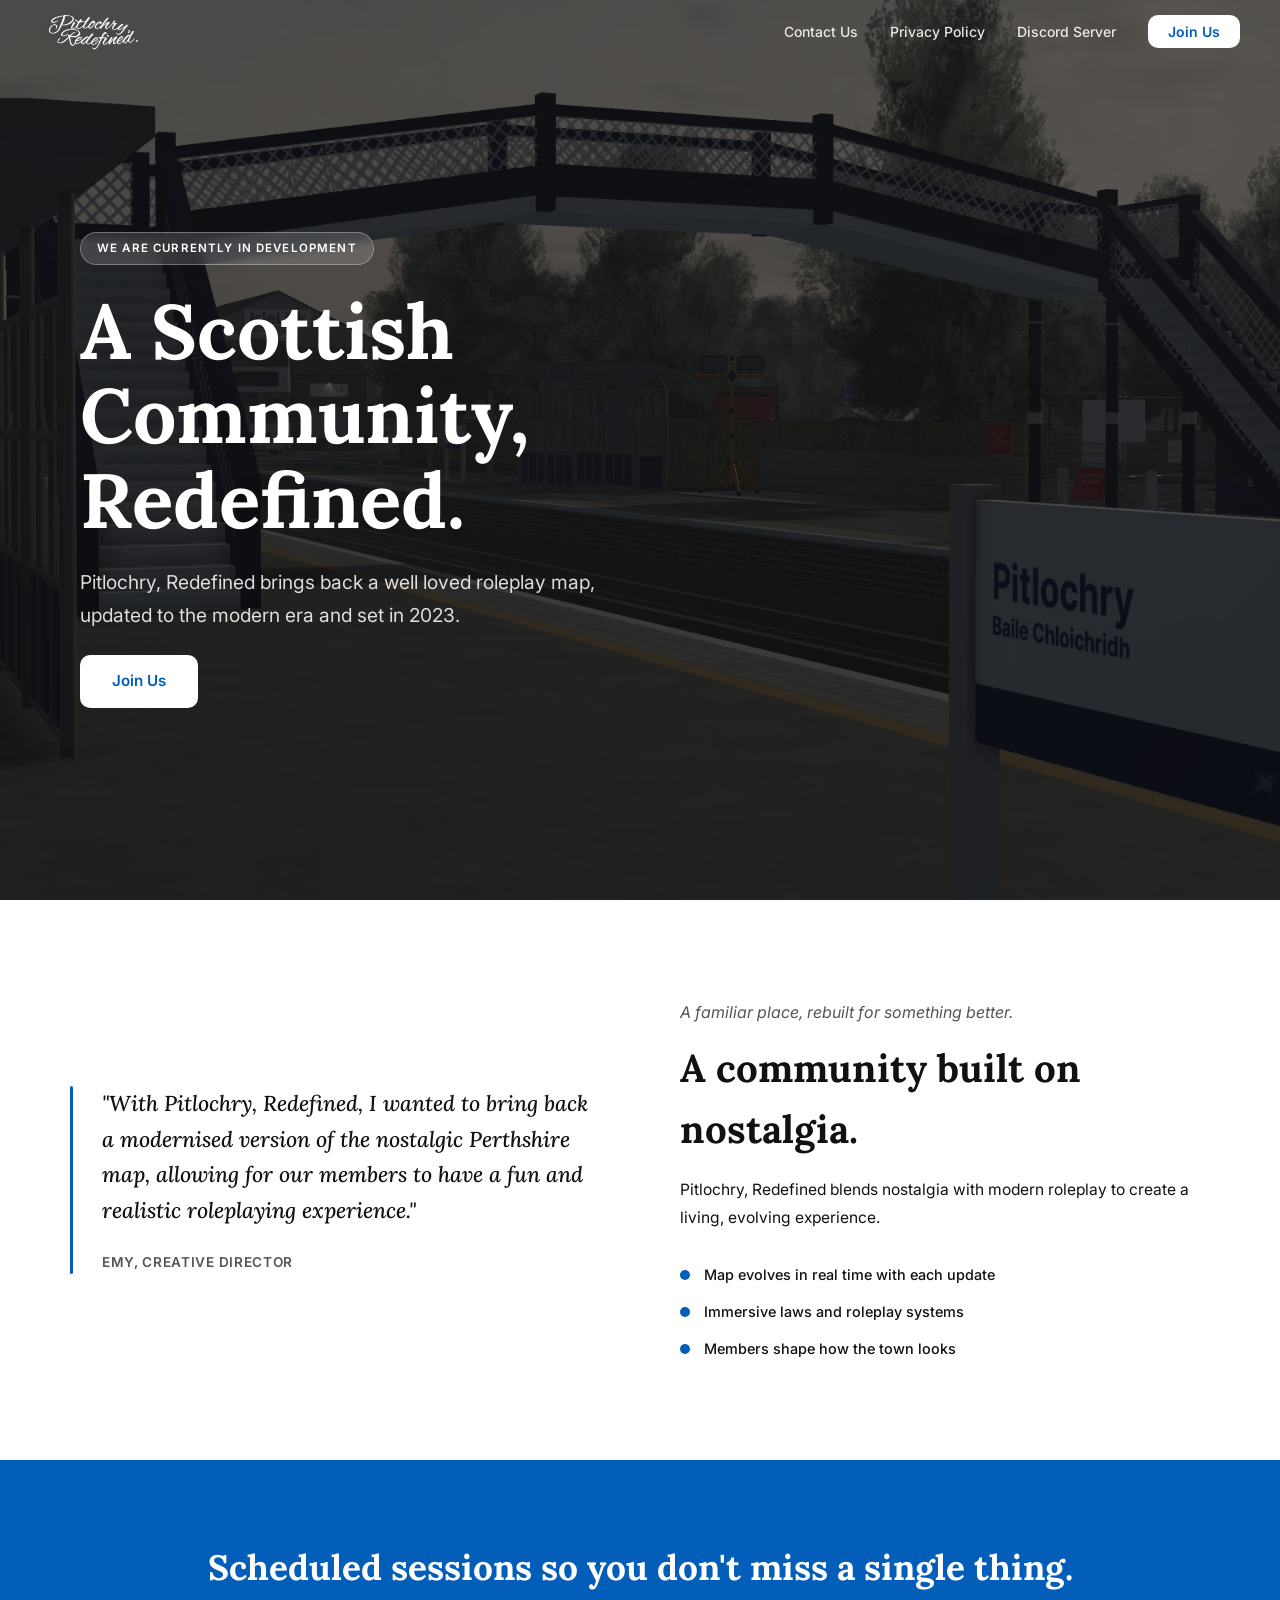
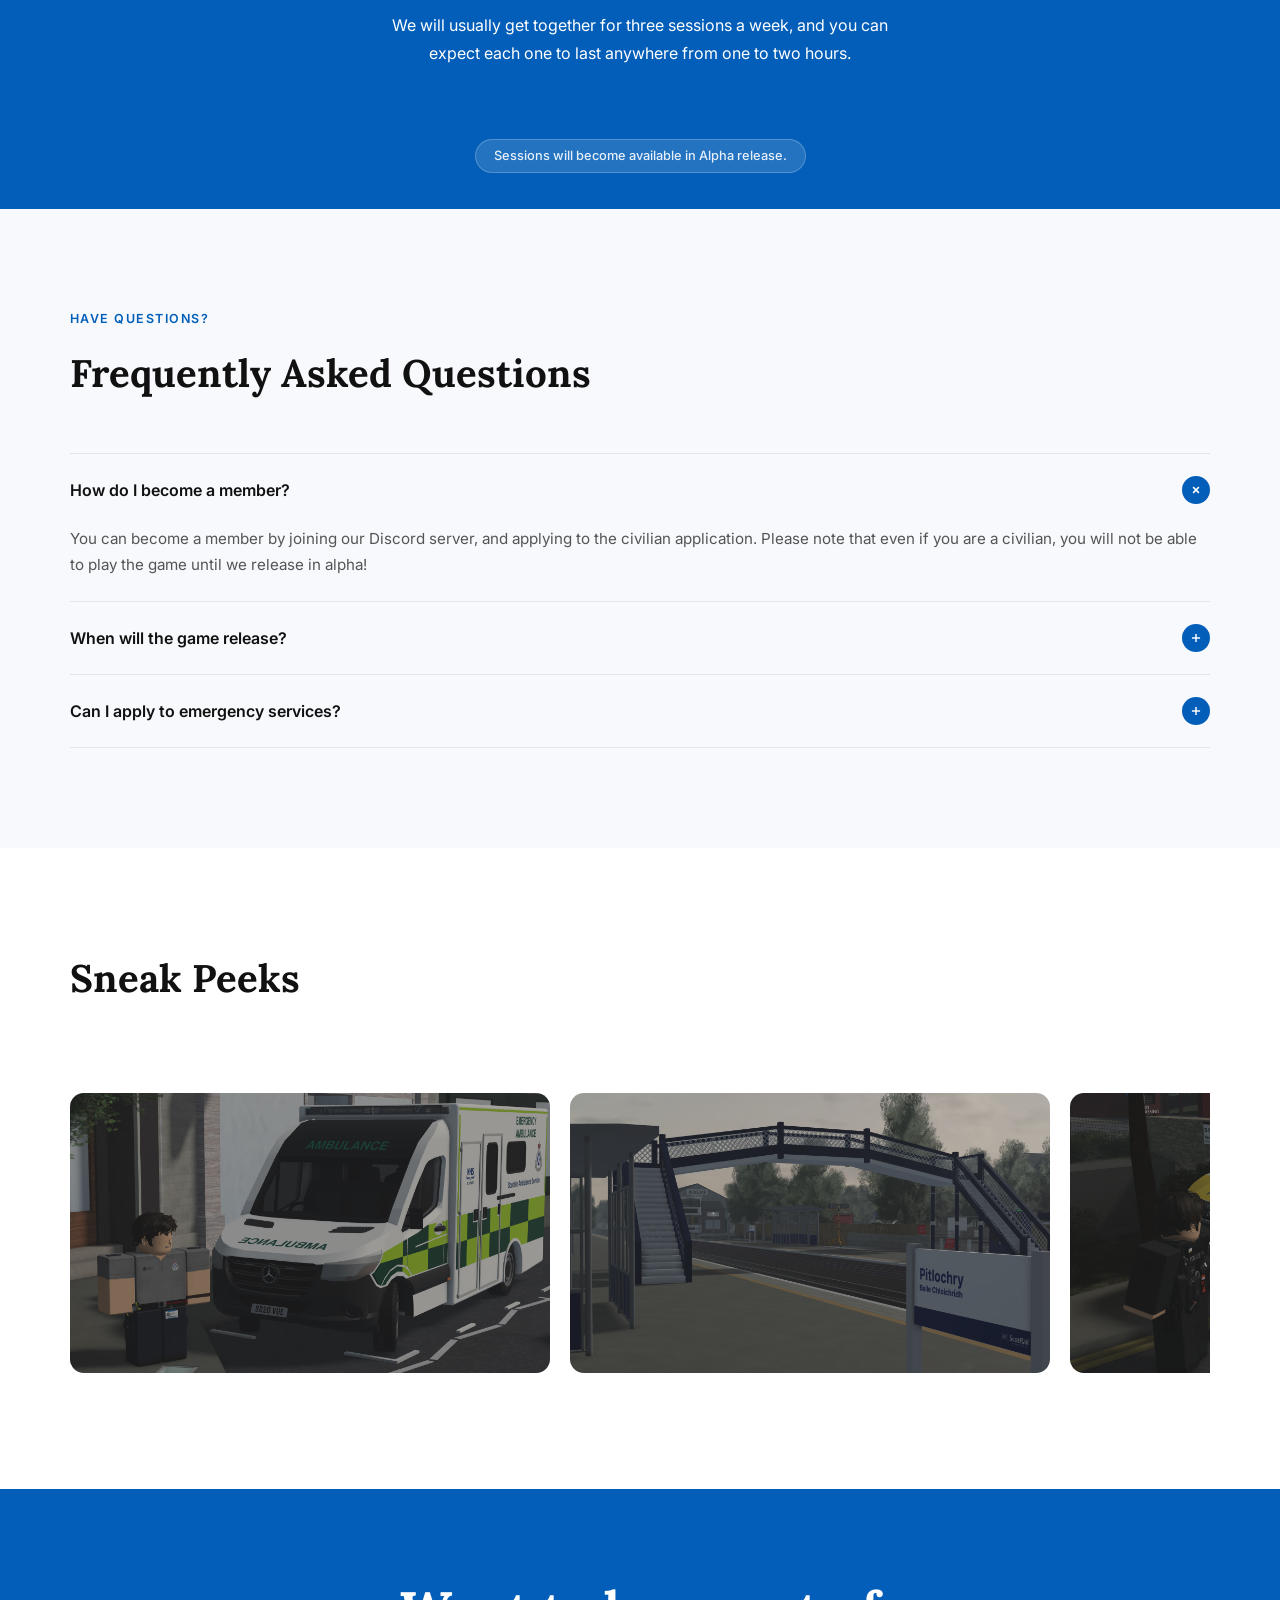
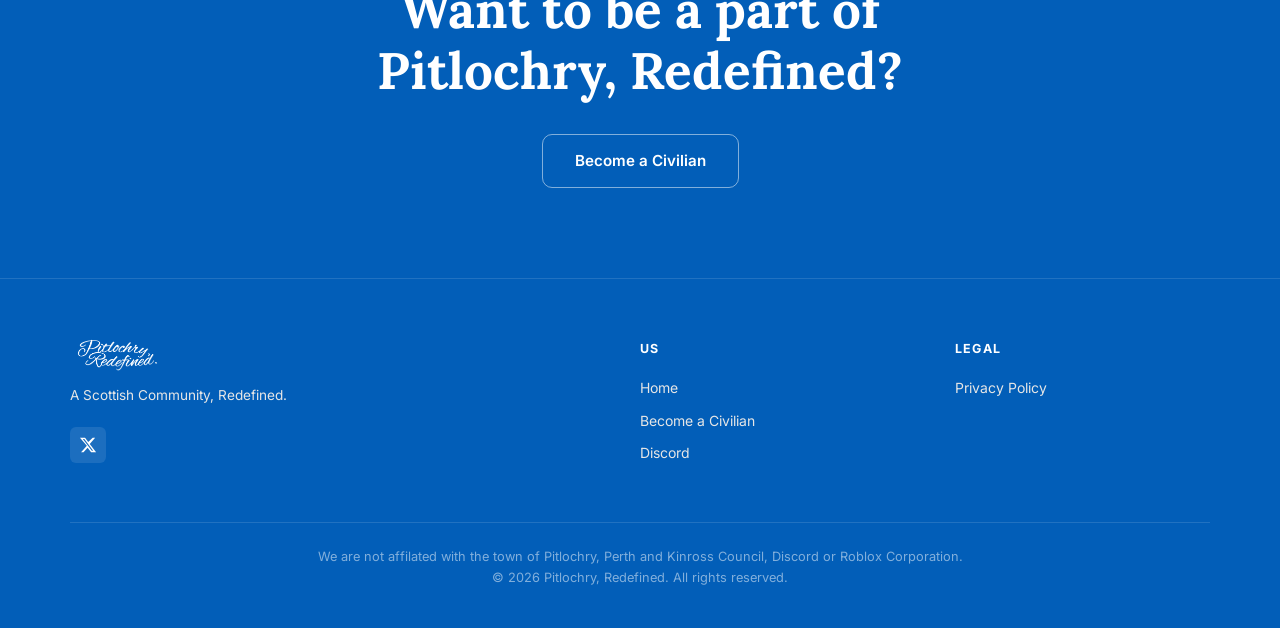
==== commit 4e0d6d57: "V3" ====
--- a/index.html
+++ b/index.html
@@ -1,4017 +1,255 @@
-<!doctype html>
-
-
-<html lang="en" data-redirect-timezone="1">
+<!DOCTYPE html>
+<html lang="en">
 <head>
-    <meta charset="utf-8">
-
-
-    
-
-
-
-    <meta name="viewport" content="width=device-width">
-    <meta name="generator" content="Framer f36d8c8">
-    <title>Pitlochry, Redefined.</title>
-    <meta name="description" content="Pitlochry, Redefined is a Scottish Roblox roleplay community.">
-    
-    
-    
-    <link href="https://framerusercontent.com/images/XYk1rlV9fvzTDFTiQio9LXA8.png" rel="icon" media="(prefers-color-scheme: light)">
-    <link href="https://framerusercontent.com/images/PYBCpuTBmB7kPug5AxsaWHs4.png" rel="icon" media="(prefers-color-scheme: dark)">
-    <link rel="apple-touch-icon" href="https://framerusercontent.com/images/etuwbYIV7RaptzxkaW7KyOnoj3I.png">
-
-    <meta property="og:type" content="website">
-    <meta property="og:title" content="Pitlochry, Redefined.">
-    <meta property="og:description" content="Pitlochry, Redefined is a Scottish Roblox roleplay community.">
-
-    <meta name="twitter:card" content="summary_large_image">
-    <meta name="twitter:title" content="Pitlochry, Redefined.">
-    <meta name="twitter:description" content="Pitlochry, Redefined is a Scottish Roblox roleplay community.">
-
-    <style data-framer-font-css>
-        /* vietnamese */
-        @font-face {
-            font-family: 'Alex Brush';
-            font-style: normal;
-            font-weight: 400;
-            src: url(https://fonts.gstatic.com/s/alexbrush/v23/SZc83FzrJKuqFbwMKk6EhUrz7QtO.woff2) format('woff2');
-            unicode-range: U+0102-0103, U+0110-0111, U+0128-0129, U+0168-0169, U+01A0-01A1, U+01AF-01B0, U+0300-0301, U+0303-0304, U+0308-0309, U+0323, U+0329, U+1EA0-1EF9, U+20AB;
-        }
-        /* latin-ext */
-        @font-face {
-            font-family: 'Alex Brush';
-            font-style: normal;
-            font-weight: 400;
-            src: url(https://fonts.gstatic.com/s/alexbrush/v23/SZc83FzrJKuqFbwMKk6EhUvz7QtO.woff2) format('woff2');
-            unicode-range: U+0100-02BA, U+02BD-02C5, U+02C7-02CC, U+02CE-02D7, U+02DD-02FF, U+0304, U+0308, U+0329, U+1D00-1DBF, U+1E00-1E9F, U+1EF2-1EFF, U+2020, U+20A0-20AB, U+20AD-20C0, U+2113, U+2C60-2C7F, U+A720-A7FF;
-        }
-        /* latin */
-        @font-face {
-            font-family: 'Alex Brush';
-            font-style: normal;
-            font-weight: 400;
-            src: url(https://fonts.gstatic.com/s/alexbrush/v23/SZc83FzrJKuqFbwMKk6EhUXz7Q.woff2) format('woff2');
-            unicode-range: U+0000-00FF, U+0131, U+0152-0153, U+02BB-02BC, U+02C6, U+02DA, U+02DC, U+0304, U+0308, U+0329, U+2000-206F, U+20AC, U+2122, U+2191, U+2193, U+2212, U+2215, U+FEFF, U+FFFD;
-        }
-
-        @font-face {
-            font-family: "Inter";
-            src: url("https://framerusercontent.com/assets/5vvr9Vy74if2I6bQbJvbw7SY1pQ.woff2");
-            font-display: swap;
-            font-style: normal;
-            font-weight: 400;
-            unicode-range: U+0460-052F, U+1C80-1C88, U+20B4, U+2DE0-2DFF, U+A640-A69F, U+FE2E-FE2F
-        }
-
-        @font-face {
-            font-family: "Inter";
-            src: url("https://framerusercontent.com/assets/EOr0mi4hNtlgWNn9if640EZzXCo.woff2");
-            font-display: swap;
-            font-style: normal;
-            font-weight: 400;
-            unicode-range: U+0301, U+0400-045F, U+0490-0491, U+04B0-04B1, U+2116
-        }
-
-        @font-face {
-            font-family: "Inter";
-            src: url("https://framerusercontent.com/assets/Y9k9QrlZAqio88Klkmbd8VoMQc.woff2");
-            font-display: swap;
-            font-style: normal;
-            font-weight: 400;
-            unicode-range: U+1F00-1FFF
-        }
-
-        @font-face {
-            font-family: "Inter";
-            src: url("https://framerusercontent.com/assets/OYrD2tBIBPvoJXiIHnLoOXnY9M.woff2");
-            font-display: swap;
-            font-style: normal;
-            font-weight: 400;
-            unicode-range: U+0370-03FF
-        }
-
-        @font-face {
-            font-family: "Inter";
-            src: url("https://framerusercontent.com/assets/JeYwfuaPfZHQhEG8U5gtPDZ7WQ.woff2");
-            font-display: swap;
-            font-style: normal;
-            font-weight: 400;
-            unicode-range: U+0100-024F, U+0259, U+1E00-1EFF, U+2020, U+20A0-20AB, U+20AD-20CF, U+2113, U+2C60-2C7F, U+A720-A7FF
-        }
-
-        @font-face {
-            font-family: "Inter";
-            src: url("https://framerusercontent.com/assets/GrgcKwrN6d3Uz8EwcLHZxwEfC4.woff2");
-            font-display: swap;
-            font-style: normal;
-            font-weight: 400;
-            unicode-range: U+0000-00FF, U+0131, U+0152-0153, U+02BB-02BC, U+02C6, U+02DA, U+02DC, U+2000-206F, U+2070, U+2074-207E, U+2080-208E, U+20AC, U+2122, U+2191, U+2193, U+2212, U+2215, U+FEFF, U+FFFD
-        }
-
-        @font-face {
-            font-family: "Inter";
-            src: url("https://framerusercontent.com/assets/b6Y37FthZeALduNqHicBT6FutY.woff2");
-            font-display: swap;
-            font-style: normal;
-            font-weight: 400;
-            unicode-range: U+0102-0103, U+0110-0111, U+0128-0129, U+0168-0169, U+01A0-01A1, U+01AF-01B0, U+1EA0-1EF9, U+20AB
-        }
-
-        @font-face {
-            font-family: "Lora";
-            src: url("https://framerusercontent.com/third-party-assets/fontshare/wf/UZVLDSVSCU6EHBA34MAMH3Z2RHDHB3QE/2GS24NKY26JCCD3ZHG5B4BSZKB4M5UH3/FKKAYEWGEGLZTIS3AJ3RN5KHPKRTYLGL.woff2");
-            font-display: swap;
-            font-style: normal;
-            font-weight: 500
-        }
-
-        @font-face {
-            font-family: "Lora";
-            src: url("https://framerusercontent.com/third-party-assets/fontshare/wf/XKPJY3ZSUVQFS2W4WC5RDSDQZMJCKM2K/LN3QKDXOGSZ4KFDCY6RFVWPIXHDZPZVG/MDERQV6X2U5ARGQRZSXHPLMPXHJIHIQI.woff2");
-            font-display: swap;
-            font-style: normal;
-            font-weight: 700
-        }
-
-        @font-face {
-            font-family: "Lora";
-            src: url("https://framerusercontent.com/third-party-assets/fontshare/wf/MR5BT2YPOEXTQ4MEELWWJJ7NTKX2G5PM/KTOVFALLVL2MWILR5BZG42LMYPMDBWMV/EXS4XC5TKOJSULVQYC7H3KETY6RINWLE.woff2");
-            font-display: swap;
-            font-style: italic;
-            font-weight: 700
-        }
-
-        @font-face {
-            font-family: "Lora";
-            src: url("https://framerusercontent.com/third-party-assets/fontshare/wf/KLOD6VKCOK74SPLRCH3FTIRNKDK5X55V/FD7N5U2P6254FPQEXIDJ4NHL3GRV4LQV/EW63T7YXBPCICKVXWTFFEJZQTQXMHWBE.woff2");
-            font-display: swap;
-            font-style: italic;
-            font-weight: 500
-        }
-
-        @font-face {
-            font-family: "Lora";
-            src: url("https://framerusercontent.com/third-party-assets/fontshare/wf/YQA3KKRVULCXJDCXSAONFQCA74AMMQFS/RGNGUOW44MB34GT7X2FQPGZNLW2Z3P3F/ZAXBVAFTWGWMVEZN7M2EPCUJJ4KGZZCI.woff2");
-            font-display: swap;
-            font-style: normal;
-            font-weight: 400
-        }
-
-        @font-face {
-            font-family: "Lora";
-            src: url("https://framerusercontent.com/third-party-assets/fontshare/wf/TKLVZDTQCUHIWAN3QIZGCNX4HOOUXHFA/JM2JUOZH27EVDC6FKNUOYGZ3IADBKMM3/DJA2WADOVWLNFBBL4PE4KM6NGVIOXNBS.woff2");
-            font-display: swap;
-            font-style: italic;
-            font-weight: 400
-        }
-
-        @font-face {
-            font-family: "Lora";
-            src: url("https://framerusercontent.com/third-party-assets/fontshare/wf/LEPTJ56CXEIFZS2BZMKVGQGQR3J75WRT/47CWKKJO46R4EDFFM7QZRCL3WAPMSJU2/36HN3YOOACEGVWTJT3K4CDUJYXSWVW5S.woff2");
-            font-display: swap;
-            font-style: normal;
-            font-weight: 600
-        }
-
-        @font-face {
-            font-family: "Inter Placeholder";
-            src: local("Arial");
-            ascent-override: 89.79%;
-            descent-override: 22.36%;
-            line-gap-override: 0.00%;
-            size-adjust: 107.89%
-        }
-
-        @font-face {
-            font-family: "Lora Placeholder";
-            src: local("Times New Roman");
-            ascent-override: 87.53%;
-            descent-override: 23.84%;
-            line-gap-override: 0.00%;
-            size-adjust: 114.93%
-        }
-    </style>
-    <link href="https://fonts.gstatic.com" rel="preconnect" crossorigin>
-    <meta name="robots" content="max-image-preview:large">
-    <style data-framer-breakpoint-css>
-        @media(min-width: 1200px) {
-            .hidden-72rtr7 {
-                display: none !important
-            }
-        }
-
-        @media(min-width: 810px) and (max-width: 1199.98px) {
-            .hidden-hfs54u {
-                display: none !important
-            }
-        }
-
-        @media(max-width: 809.98px) {
-            .hidden-1j5ugi4 {
-                display: none !important
-            }
-        }
-
-        @media(min-width: 1200px) {
-            .hidden-17jsvpo {
-                display: none !important
-            }
-        }
-
-        @media(min-width: 810px) and (max-width: 1199.98px) {
-            .hidden-odr9d5 {
-                display: none !important
-            }
-        }
-
-        @media(max-width: 809.98px) {
-            .hidden-5v23dx {
-                display: none !important
-            }
-        }
-    </style>
-    <style data-framer-css-ssr-minified data-framer-components="framer-lib-cursors-host framer-7oiHW PropertyOverrides framer-kpXpP framer-lib-combinedCSSRules framer-3nnRD framer-JdKrz framer-arc-text framer-gS9zB framer-8tIMB framer-FVoPi framer-6oirK framer-6FBmW framer-y9X6u framer-p4HsM framer-HShXw framer-6SQ6k framer-Kty8x framer-J9eHh framer-nCqPx">
-        html, body, #main {
-            box-sizing: border-box;
-            margin: 0;
-            padding: 0
-        }
-
-        :root {
-            -webkit-font-smoothing: antialiased;
-            -moz-osx-font-smoothing: grayscale
-        }
-
-        * {
-            box-sizing: border-box;
-            -webkit-font-smoothing: inherit
-        }
-
-        h1, h2, h3, h4, h5, h6, p, figure {
-            margin: 0
-        }
-
-        body, input, textarea, select, button {
-            font-family: sans-serif;
-            font-size: 12px
-        }
-
-        body {
-            --token-feecde84-d2df-406e-9c49-2b4dab446477: #218544;
-            --token-3f060a67-1a54-4056-ae06-80a5a9f52680: #000;
-            --token-c2105c81-6a43-4d77-a01f-e6f24156bb0c: #fff;
-            --token-fc4a3b89-96cf-4700-b0b8-8cf673cdd457: #555;
-            --token-50a40dbc-9e72-48ff-a286-4ee8d53e3e83: #ddd;
-            --token-75802f95-5097-44bd-bf15-824b741c43bf: #fff;
-            --token-21335f9b-21d7-468e-9b6f-305ea58e58b8: #f2f2f2
-        }
-
-        @supports (z-index:calc(infinity)) {
-            #__framer-badge-container {
-                --infinity: infinity
-            }
-        }
-
-        #__framer-badge-container {
-            pointer-events: none;
-            width: 100%;
-            z-index: calc(var(--infinity,2147480000));
-            justify-content: flex-end;
-            padding: 20px;
-            display: flex;
-            position: fixed;
-            bottom: 0
-        }
-
-        @supports (background:-webkit-named-image(i)) and (not (grid-template-rows:subgrid)) {
-            body {
-                --framer-will-change-override: transform
-            }
-        }
-
-        @supports (background:-webkit-named-image(i)) and (not (position-area:top right)) {
-            body {
-                --framer-will-change-filter-override: filter
-            }
-        }
-
-        [data-framer-component-type=Text] div div span, [data-framer-component-type=Text] a div span, [data-framer-component-type=Text] span span span, [data-framer-component-type=Text] p span span, [data-framer-component-type=Text] h1 span span, [data-framer-component-type=Text] h2 span span, [data-framer-component-type=Text] h3 span span, [data-framer-component-type=Text] h4 span span, [data-framer-component-type=Text] h5 span span, [data-framer-component-type=Text] h6 span span, [data-framer-component-type=Text] a {
-            font-family: var(--font-family);
-            font-style: var(--font-style);
-            font-weight: min(calc(var(--framer-font-weight-increase,0) + var(--font-weight,400)),900);
-            color: var(--text-color);
-            letter-spacing: var(--letter-spacing);
-            font-size: var(--font-size);
-            text-transform: var(--text-transform);
-            --text-decoration: var(--framer-text-decoration-style,solid)var(--framer-text-decoration,none)var(--framer-text-decoration-color,currentcolor)var(--framer-text-decoration-thickness,auto);
-            --text-decoration-skip-ink: var(--framer-text-decoration-skip-ink);
-            --text-underline-offset: var(--framer-text-decoration-offset);
-            line-height: var(--line-height);
-            --font-family: var(--framer-font-family);
-            --font-style: var(--framer-font-style);
-            --font-weight: var(--framer-font-weight);
-            --text-color: var(--framer-text-color);
-            --letter-spacing: var(--framer-letter-spacing);
-            --font-size: var(--framer-font-size);
-            --text-transform: var(--framer-text-transform);
-            --line-height: var(--framer-line-height)
-        }
-
-        @supports not (color:color(display-p3 1 1 1)) {
-            p.framer-text, div.framer-text, h1.framer-text, h2.framer-text, h3.framer-text, h4.framer-text, h5.framer-text, h6.framer-text, li.framer-text, ol.framer-text, ul.framer-text, span.framer-text:not([data-text-fill]) {
-                color: var(--framer-blockquote-text-color-rgb,var(--framer-blockquote-text-color,var(--framer-text-color-rgb,var(--framer-text-color,#000))));
-                -webkit-text-stroke-color: var(--framer-text-stroke-color-rgb,var(--framer-text-stroke-color,initial))
-            }
-
-            mark.framer-text {
-                background-color: var(--framer-blockquote-text-background-color-rgb,var(--framer-blockquote-text-background-color,var(--framer-text-background-color-rgb,var(--framer-text-background-color,initial))))
-            }
-        }
-
-        @supports not (color:color(display-p3 1 1 1)) {
-            code.framer-text, code.framer-text span.framer-text:not([data-text-fill]) {
-                color: var(--framer-blockquote-text-color-rgb,var(--framer-blockquote-text-color,var(--framer-code-text-color-rgb,var(--framer-code-text-color,var(--framer-text-color-rgb,var(--framer-text-color,#000))))))
-            }
-        }
-
-        @supports not (color:color(display-p3 1 1 1)) {
-            a.framer-text, span.framer-text[data-nested-link] {
-                color: var(--framer-blockquote-text-color-rgb,var(--framer-blockquote-text-color,var(--framer-link-text-color-rgb,var(--framer-link-text-color,var(--framer-text-color-rgb,var(--framer-text-color,#000))))));
-                background-color: var(--framer-link-text-background-color-rgb,var(--framer-link-text-background-color,initial));
-                -webkit-text-decoration-color: var(--framer-link-text-decoration-color-rgb,var(--framer-link-text-decoration-color,var(--framer-text-decoration-color-rgb,var(--framer-text-decoration-color,currentcolor))));
-                text-decoration-color: var(--framer-link-text-decoration-color-rgb,var(--framer-link-text-decoration-color,var(--framer-text-decoration-color-rgb,var(--framer-text-decoration-color,currentcolor))))
-            }
-        }
-
-        @supports not (color:color(display-p3 1 1 1)) {
-            code.framer-text a.framer-text, code.framer-text a.framer-text span.framer-text:not([data-text-fill]), code.framer-text span.framer-text[data-nested-link], code.framer-text span.framer-text[data-nested-link] span.framer-text:not([data-text-fill]) {
-                color: var(--framer-blockquote-text-color-rgb,var(--framer-blockquote-text-color,var(--framer-link-text-color-rgb,var(--framer-link-text-color,var(--framer-code-text-color-rgb,var(--framer-code-text-color,var(--framer-text-color-rgb,var(--framer-text-color,#000))))))))
-            }
-        }
-
-        @supports not (color:color(display-p3 1 1 1)) {
-            a.framer-text:hover, span.framer-text[data-nested-link]:hover {
-                color: var(--framer-link-hover-text-color-rgb,var(--framer-link-hover-text-color,var(--framer-blockquote-text-color-rgb,var(--framer-blockquote-text-color,var(--framer-link-text-color-rgb,var(--framer-link-text-color,var(--framer-text-color-rgb,var(--framer-text-color,#000))))))));
-                background-color: var(--framer-link-hover-text-background-color-rgb,var(--framer-link-hover-text-background-color,var(--framer-link-text-background-color-rgb,var(--framer-link-text-background-color,var(--framer-text-background-color-rgb,var(--framer-text-background-color,initial))))));
-                -webkit-text-decoration-color: var(--framer-link-hover-text-decoration-color-rgb,var(--framer-link-hover-text-decoration-color,var(--framer-link-text-decoration-color-rgb,var(--framer-link-text-decoration-color,var(--framer-text-decoration-color-rgb,var(--framer-text-decoration-color,currentcolor))))));
-                text-decoration-color: var(--framer-link-hover-text-decoration-color-rgb,var(--framer-link-hover-text-decoration-color,var(--framer-link-text-decoration-color-rgb,var(--framer-link-text-decoration-color,var(--framer-text-decoration-color-rgb,var(--framer-text-decoration-color,currentcolor))))))
-            }
-        }
-
-        @supports not (color:color(display-p3 1 1 1)) {
-            code.framer-text a.framer-text:hover, code.framer-text span.framer-text[data-nested-link]:hover {
-                color: var(--framer-link-hover-text-color-rgb,var(--framer-link-hover-text-color,var(--framer-blockquote-text-color-rgb,var(--framer-blockquote-text-color,var(--framer-link-text-color-rgb,var(--framer-link-text-color,var(--framer-code-text-color-rgb,var(--framer-code-text-color,var(--framer-text-color-rgb,var(--framer-text-color,#000))))))))))
-            }
-        }
-
-        @supports not (color:color(display-p3 1 1 1)) {
-            a.framer-text[data-framer-page-link-current], span.framer-text[data-framer-page-link-current] {
-                color: var(--framer-link-current-text-color-rgb,var(--framer-link-current-text-color,var(--framer-link-text-color-rgb,var(--framer-link-text-color,var(--framer-text-color-rgb,var(--framer-text-color,#000))))));
-                background-color: var(--framer-link-current-text-background-color-rgb,var(--framer-link-current-text-background-color,var(--framer-link-text-background-color-rgb,var(--framer-link-text-background-color,var(--framer-text-background-color-rgb,var(--framer-text-background-color,initial))))));
-                -webkit-text-decoration-color: var(--framer-link-current-text-decoration-color-rgb,var(--framer-link-current-text-decoration-color,var(--framer-link-text-decoration-color-rgb,var(--framer-link-text-decoration-color,var(--framer-text-decoration-color-rgb,var(--framer-text-decoration-color,currentcolor))))));
-                text-decoration-color: var(--framer-link-current-text-decoration-color-rgb,var(--framer-link-current-text-decoration-color,var(--framer-link-text-decoration-color-rgb,var(--framer-link-text-decoration-color,var(--framer-text-decoration-color-rgb,var(--framer-text-decoration-color,currentcolor))))))
-            }
-        }
-
-        @supports not (color:color(display-p3 1 1 1)) {
-            code.framer-text a.framer-text[data-framer-page-link-current], code.framer-text a.framer-text[data-framer-page-link-current] span.framer-text:not([data-text-fill]), code.framer-text span.framer-text[data-framer-page-link-current], code.framer-text span.framer-text[data-framer-page-link-current] span.framer-text:not([data-text-fill]) {
-                color: var(--framer-link-current-text-color-rgb,var(--framer-link-current-text-color,var(--framer-link-text-color-rgb,var(--framer-link-text-color,var(--framer-code-text-color-rgb,var(--framer-code-text-color,var(--framer-text-color-rgb,var(--framer-text-color,#000))))))));
-                background-color: var(--framer-link-current-text-background-color-rgb,var(--framer-link-current-text-background-color,var(--framer-link-text-background-color-rgb,var(--framer-link-text-background-color,var(--framer-text-background-color-rgb,var(--framer-text-background-color,initial))))))
-            }
-        }
-
-        @supports not (color:color(display-p3 1 1 1)) {
-            a.framer-text[data-framer-page-link-current]:hover, span.framer-text[data-framer-page-link-current]:hover {
-                color: var(--framer-link-hover-text-color-rgb,var(--framer-link-hover-text-color,var(--framer-link-current-text-color-rgb,var(--framer-link-current-text-color,var(--framer-link-text-color-rgb,var(--framer-link-text-color,var(--framer-code-text-color-rgb,var(--framer-code-text-color,var(--framer-text-color-rgb,var(--framer-text-color,#000))))))))));
-                background-color: var(--framer-link-hover-text-background-color-rgb,var(--framer-link-hover-text-background-color,var(--framer-link-current-text-background-color-rgb,var(--framer-link-current-text-background-color,var(--framer-link-text-background-color-rgb,var(--framer-link-text-background-color,initial))))));
-                -webkit-text-decoration-color: var(--framer-link-hover-text-decoration-color-rgb,var(--framer-link-hover-text-decoration-color,var(--framer-link-current-text-decoration-color-rgb,var(--framer-link-current-text-decoration-color,var(--framer-link-text-decoration-color-rgb,var(--framer-link-text-decoration-color,var(--framer-text-decoration-color-rgb,var(--framer-text-decoration-color,currentcolor))))))));
-                text-decoration-color: var(--framer-link-hover-text-decoration-color-rgb,var(--framer-link-hover-text-decoration-color,var(--framer-link-current-text-decoration-color-rgb,var(--framer-link-current-text-decoration-color,var(--framer-link-text-decoration-color-rgb,var(--framer-link-text-decoration-color,var(--framer-text-decoration-color-rgb,var(--framer-text-decoration-color,currentcolor))))))))
-            }
-        }
-
-        @supports not (color:color(display-p3 1 1 1)) {
-            code.framer-text a.framer-text[data-framer-page-link-current]:hover, code.framer-text a.framer-text[data-framer-page-link-current]:hover span.framer-text:not([data-text-fill]), code.framer-text span.framer-text[data-framer-page-link-current]:hover, code.framer-text span.framer-text[data-framer-page-link-current]:hover span.framer-text:not([data-text-fill]) {
-                color: var(--framer-link-hover-text-color-rgb,var(--framer-link-hover-text-color,var(--framer-link-current-text-color-rgb,var(--framer-link-current-text-color,var(--framer-link-text-color-rgb,var(--framer-link-text-color,var(--framer-code-text-color-rgb,var(--framer-code-text-color,var(--framer-text-color-rgb,var(--framer-text-color,#000))))))))));
-                background-color: var(--framer-link-hover-text-background-color-rgb,var(--framer-link-hover-text-background-color,var(--framer-link-current-text-background-color-rgb,var(--framer-link-current-text-background-color,var(--framer-link-text-background-color-rgb,var(--framer-link-text-background-color,initial))))))
-            }
-        }
-
-        @supports not (aspect-ratio:1) {
-            .framer-text-module:not([data-width=fit])[style*=aspect-ratio] {
-                position: relative !important
-            }
-
-                .framer-text-module:not([data-width=fit])[style*=aspect-ratio]:before {
-                    content: "";
-                    padding-bottom: calc(100%/calc(var(--aspect-ratio)));
-                    display: block
-                }
-
-                .framer-text-module[data-width=fill] > :first-child, .framer-text-module[data-width=fill] > .ssr-variant > :first-child, .framer-text-module:not([data-width=fit])[style*=aspect-ratio] > :first-child, .framer-text-module:not([data-width=fit])[style*=aspect-ratio] > .ssr-variant > :first-child {
-                    position: absolute;
-                    top: 0;
-                    left: 0;
-                    height: 100% !important
-                }
-        }
-
-        @supports not (overflow:clip) {
-            :root {
-                --overflow-clip-fallback: hidden
-            }
-        }
-
-        @supports (background:-webkit-named-image(i)) and (not (contain-intrinsic-size:inherit)) {
-            div.framer-text, p.framer-text, h1.framer-text, h2.framer-text, h3.framer-text, h4.framer-text, h5.framer-text, h6.framer-text, ol.framer-text, ul.framer-text, li.framer-text, blockquote.framer-text, .framer-text.framer-image {
-                display: var(--text-truncation-display-inline-for-safari-16,revert)
-            }
-
-                div.framer-text:after, p.framer-text:after, h1.framer-text:after, h2.framer-text:after, h3.framer-text:after, h4.framer-text:after, h5.framer-text:after, h6.framer-text:after, ol.framer-text:after, ul.framer-text:after, li.framer-text:after, blockquote.framer-text:after, .framer-text.framer-image:after {
-                    content: var(--text-truncation-line-break-for-safari-16);
-                    white-space: pre
-                }
-
-            .framer-text.framer-text-module, .framer-text.framer-table-wrapper {
-                display: var(--text-truncation-display-none-for-safari-16,revert)
-            }
-
-            p.framer-text[data-text-fill] {
-                display: var(--text-truncation-display-inline-for-safari-16,inline-block)
-            }
-        }
-
-        @supports (corner-shape:superellipse(2)) {
-            :root {
-                --one-if-corner-shape-supported: 1
-            }
-        }
-
-        .framer-cursor-none, .framer-cursor-none * {
-            cursor: none !important
-        }
-
-        .framer-pointer-events-none, .framer-pointer-events-none * {
-            pointer-events: none !important
-        }
-
-        @supports (aspect-ratio:1) {
-            body {
-                --framer-aspect-ratio-supported: auto
-            }
-        }
-
-        .framer-7oiHW.framer-gngo97, .framer-7oiHW .framer-gngo97 {
-            display: block
-        }
-
-        .framer-7oiHW.framer-17jsvpo {
-            background-color: var(--token-75802f95-5097-44bd-bf15-824b741c43bf,#fff);
-            flex-flow: column;
-            place-content: center flex-start;
-            align-items: center;
-            gap: 0;
-            width: 100%;
-            height: min-content;
-            padding: 0;
-            display: flex;
-            position: relative;
-            overflow: hidden
-        }
-
-        .framer-7oiHW .framer-1s8h12k-container {
-            z-index: 10;
-            flex: none;
-            order: -1000;
-            width: 100%;
-            height: auto;
-            position: absolute;
-            top: 0;
-            left: 0
-        }
-
-        .framer-7oiHW .framer-1chbb19 {
-            background: 0 0;
-            flex-grow: 1;
-            width: 0;
-            height: 0;
-            margin: 0;
-            position: relative
-        }
-
-        .framer-7oiHW .framer-19mouek-container {
-            flex: none;
-            order: 1002;
-            width: 100%;
-            height: auto;
-            position: relative
-        }
-
-        .framer-7oiHW .framer-1yr9smx-container {
-            flex: none;
-            order: 1003;
-            width: 100%;
-            height: auto;
-            position: relative
-        }
-
-        [data-layout-template=true] > #overlay {
-            margin-bottom: 0
-        }
-
-        .ssr-variant {
-            display: contents
-        }
-
-        @supports (aspect-ratio:1) {
-            body {
-                --framer-aspect-ratio-supported: auto
-            }
-        }
-
-        .framer-kpXpP.framer-1rv4dcs, .framer-kpXpP .framer-1rv4dcs {
-            display: block
-        }
-
-        .framer-kpXpP.framer-1hfibzc {
-            flex-flow: column;
-            place-content: center;
-            align-items: center;
-            gap: 10px;
-            width: 1200px;
-            height: min-content;
-            padding: 25px 30px 0;
-            display: flex;
-            position: relative;
-            overflow: hidden
-        }
-
-        .framer-kpXpP .framer-10f7qba {
-            will-change: var(--framer-will-change-override,transform);
-            z-index: 10;
-            flex-flow: column;
-            flex: none;
-            place-content: center;
-            align-items: center;
-            gap: 10px;
-            width: 100%;
-            max-width: 1200px;
-            height: min-content;
-            padding: 20px;
-            display: flex;
-            position: relative;
-            overflow: hidden
-        }
-
-        .framer-kpXpP .framer-1b88hcm {
-            will-change: var(--framer-will-change-override,transform);
-            z-index: 0;
-            flex: none;
-            width: 100%;
-            height: 100%;
-            position: absolute;
-            top: 0;
-            left: 0%;
-            overflow: hidden
-        }
-
-        .framer-kpXpP .framer-cn1ar4 {
-            flex-flow: row;
-            flex: none;
-            place-content: center;
-            align-items: center;
-            gap: 10px;
-            width: 100%;
-            height: min-content;
-            padding: 0;
-            display: flex;
-            position: relative;
-            overflow: hidden
-        }
-
-        .framer-kpXpP .framer-8t830s {
-            flex-flow: row;
-            flex: 1 0 0;
-            place-content: center flex-start;
-            align-items: center;
-            gap: 10px;
-            width: 1px;
-            max-width: 300px;
-            height: min-content;
-            padding: 0;
-            display: flex;
-            position: relative;
-            overflow: hidden
-        }
-
-        .framer-kpXpP .framer-wg198g {
-            aspect-ratio: 6.59494;
-            height: var(--framer-aspect-ratio-supported,45px);
-            flex: none;
-            width: 298px;
-            text-decoration: none;
-            position: relative;
-            overflow: visible
-        }
-
-        .framer-kpXpP .framer-1sbvwku {
-            flex: none;
-            width: 40px;
-            height: 40px;
-            position: relative;
-            overflow: hidden
-        }
-
-        .framer-kpXpP .framer-128szb9 {
-            will-change: var(--framer-will-change-override,transform);
-            flex: none;
-            width: 20px;
-            height: 2px;
-            position: absolute;
-            top: calc(62.5% - 1px);
-            left: calc(50% - 10px);
-            overflow: hidden
-        }
-
-        .framer-kpXpP .framer-1ezs5u0 {
-            will-change: var(--framer-will-change-override,transform);
-            flex: none;
-            width: 15px;
-            height: 2px;
-            position: absolute;
-            top: calc(37.5% - 1px);
-            left: calc(55% - 7.5px);
-            overflow: hidden
-        }
-
-        .framer-kpXpP .framer-1xbqksj {
-            flex-flow: row;
-            flex: 1 0 0;
-            place-content: center flex-end;
-            align-items: center;
-            gap: 60px;
-            width: 1px;
-            height: min-content;
-            padding: 0;
-            display: flex;
-            position: relative;
-            overflow: hidden
-        }
-
-        .framer-kpXpP .framer-7clggo {
-            flex-flow: row;
-            flex: none;
-            place-content: center;
-            align-items: center;
-            gap: 30px;
-            width: min-content;
-            height: min-content;
-            padding: 0;
-            display: flex;
-            position: relative;
-            overflow: hidden
-        }
-
-        .framer-kpXpP .framer-1g7v9po, .framer-kpXpP .framer-j6wt3c, .framer-kpXpP .framer-ytpf5b {
-            white-space: pre;
-            flex: none;
-            width: auto;
-            height: auto;
-            position: relative
-        }
-
-        .framer-kpXpP .framer-17ob0no-container {
-            flex: none;
-            width: auto;
-            height: auto;
-            position: relative
-        }
-
-        .framer-kpXpP.framer-v-k3uwfa.framer-1hfibzc {
-            width: 810px;
-            padding: 20px 30px
-        }
-
-        .framer-kpXpP.framer-v-k3uwfa .framer-10f7qba {
-            max-width: 850px
-        }
-
-        .framer-kpXpP.framer-v-k3uwfa .framer-8t830s {
-            max-width: 150px
-        }
-
-        .framer-kpXpP.framer-v-k3uwfa .framer-1xbqksj {
-            gap: 40px
-        }
-
-        .framer-kpXpP.framer-v-k3uwfa .framer-7clggo {
-            gap: 20px
-        }
-
-        .framer-kpXpP.framer-v-1a9sn1p.framer-1hfibzc, .framer-kpXpP.framer-v-1v6roog.framer-1hfibzc {
-            width: 390px;
-            padding: 20px;
-            overflow: visible
-        }
-
-        .framer-kpXpP.framer-v-1a9sn1p .framer-10f7qba, .framer-kpXpP.framer-v-1v6roog .framer-10f7qba {
-            will-change: unset;
-            max-width: 400px;
-            padding: 15px 20px;
-            overflow: visible
-        }
-
-        .framer-kpXpP.framer-v-1a9sn1p .framer-cn1ar4, .framer-kpXpP.framer-v-1v6roog .framer-cn1ar4 {
-            overflow: visible
-        }
-
-        .framer-kpXpP.framer-v-1a9sn1p .framer-8t830s, .framer-kpXpP.framer-v-1v6roog .framer-8t830s {
-            gap: unset;
-            max-width: unset;
-            justify-content: space-between
-        }
-
-        .framer-kpXpP.framer-v-1a9sn1p .framer-wg198g {
-            height: var(--framer-aspect-ratio-supported,15px);
-            width: 100px
-        }
-
-        .framer-kpXpP.framer-v-1a9sn1p .framer-1sbvwku, .framer-kpXpP.framer-v-1v6roog .framer-1sbvwku, .framer-kpXpP.framer-v-1v6roog .framer-1g7v9po, .framer-kpXpP.framer-v-1v6roog .framer-ytpf5b {
-            cursor: pointer
-        }
-
-        .framer-kpXpP.framer-v-1v6roog .framer-wg198g {
-            cursor: pointer;
-            height: var(--framer-aspect-ratio-supported,15px);
-            width: 100px
-        }
-
-        .framer-kpXpP.framer-v-1v6roog .framer-128szb9 {
-            top: calc(50% - 1px)
-        }
-
-        .framer-kpXpP.framer-v-1v6roog .framer-1ezs5u0 {
-            width: 20px;
-            top: calc(50% - 1px);
-            left: calc(50% - 10px)
-        }
-
-        .framer-kpXpP.framer-v-1v6roog .framer-1xbqksj {
-            will-change: var(--framer-will-change-override,transform);
-            z-index: 1;
-            flex-direction: column;
-            flex: none;
-            gap: 20px;
-            width: 100%;
-            padding: 40px;
-            position: absolute;
-            top: 50px;
-            left: 0
-        }
-
-        .framer-kpXpP.framer-v-1v6roog .framer-7clggo {
-            flex-direction: column;
-            gap: 15px
-        }
-
-        .framer-PgdGr .framer-styles-preset-m6b2t1:not(.rich-text-wrapper), .framer-PgdGr .framer-styles-preset-m6b2t1.rich-text-wrapper p {
-            --framer-font-family: "Lora","Lora Placeholder",serif;
-            --framer-font-family-bold: "Lora","Lora Placeholder",serif;
-            --framer-font-family-bold-italic: "Lora","Lora Placeholder",serif;
-            --framer-font-family-italic: "Lora","Lora Placeholder",serif;
-            --framer-font-open-type-features: normal;
-            --framer-font-size: calc(var(--framer-root-font-size,1rem)*1);
-            --framer-font-style: normal;
-            --framer-font-style-bold: normal;
-            --framer-font-style-bold-italic: italic;
-            --framer-font-style-italic: italic;
-            --framer-font-variation-axes: normal;
-            --framer-font-weight: 400;
-            --framer-font-weight-bold: 700;
-            --framer-font-weight-bold-italic: 700;
-            --framer-font-weight-italic: 400;
-            --framer-letter-spacing: -.03em;
-            --framer-line-height: 1.9em;
-            --framer-paragraph-spacing: 20px;
-            --framer-text-alignment: start;
-            --framer-text-color: var(--token-c2105c81-6a43-4d77-a01f-e6f24156bb0c,#fff);
-            --framer-text-decoration: none;
-            --framer-text-stroke-color: initial;
-            --framer-text-stroke-width: initial;
-            --framer-text-transform: none
-        }
-
-        .framer-yv3Cw .framer-styles-preset-v40hwg:not(.rich-text-wrapper), .framer-yv3Cw .framer-styles-preset-v40hwg.rich-text-wrapper a {
-            --framer-link-current-text-decoration: none;
-            --framer-link-hover-text-decoration: none;
-            --framer-link-text-color: #fff;
-            --framer-link-text-decoration: none
-        }
-
-        @media (max-width:1199px) and (min-width:810px) {
-            .framer-rL6FT .framer-styles-preset-z8wyrj:not(.rich-text-wrapper), .framer-rL6FT .framer-styles-preset-z8wyrj.rich-text-wrapper p {
-                --framer-font-family: "Lora","Lora Placeholder",serif;
-                --framer-font-family-bold: "Lora","Lora Placeholder",serif;
-                --framer-font-family-bold-italic: "Lora","Lora Placeholder",serif;
-                --framer-font-family-italic: "Lora","Lora Placeholder",serif;
-                --framer-font-open-type-features: normal;
-                --framer-font-size: calc(var(--framer-root-font-size,1rem)*.95);
-                --framer-font-style: normal;
-                --framer-font-style-bold: normal;
-                --framer-font-style-bold-italic: italic;
-                --framer-font-style-italic: italic;
-                --framer-font-variation-axes: normal;
-                --framer-font-weight: 400;
-                --framer-font-weight-bold: 700;
-                --framer-font-weight-bold-italic: 700;
-                --framer-font-weight-italic: 400;
-                --framer-letter-spacing: -.03em;
-                --framer-line-height: 1.7em;
-                --framer-paragraph-spacing: 20px;
-                --framer-text-alignment: start;
-                --framer-text-color: var(--token-fc4a3b89-96cf-4700-b0b8-8cf673cdd457,#555);
-                --framer-text-decoration: none;
-                --framer-text-stroke-color: initial;
-                --framer-text-stroke-width: initial;
-                --framer-text-transform: none
-            }
-        }
-
-        @media (max-width:809px) and (min-width:0) {
-            .framer-rL6FT .framer-styles-preset-z8wyrj:not(.rich-text-wrapper), .framer-rL6FT .framer-styles-preset-z8wyrj.rich-text-wrapper p {
-                --framer-font-family: "Lora","Lora Placeholder",serif;
-                --framer-font-family-bold: "Lora","Lora Placeholder",serif;
-                --framer-font-family-bold-italic: "Lora","Lora Placeholder",serif;
-                --framer-font-family-italic: "Lora","Lora Placeholder",serif;
-                --framer-font-open-type-features: normal;
-                --framer-font-size: calc(var(--framer-root-font-size,1rem)*.95);
-                --framer-font-style: normal;
-                --framer-font-style-bold: normal;
-                --framer-font-style-bold-italic: italic;
-                --framer-font-style-italic: italic;
-                --framer-font-variation-axes: normal;
-                --framer-font-weight: 400;
-                --framer-font-weight-bold: 700;
-                --framer-font-weight-bold-italic: 700;
-                --framer-font-weight-italic: 400;
-                --framer-letter-spacing: -.03em;
-                --framer-line-height: 1.7em;
-                --framer-paragraph-spacing: 20px;
-                --framer-text-alignment: start;
-                --framer-text-color: var(--token-fc4a3b89-96cf-4700-b0b8-8cf673cdd457,#555);
-                --framer-text-decoration: none;
-                --framer-text-stroke-color: initial;
-                --framer-text-stroke-width: initial;
-                --framer-text-transform: none
-            }
-        }
-
-        .framer-kpXpP[data-border=true]:after, .framer-kpXpP [data-border=true]:after {
-            content: "";
-            border-width: var(--border-top-width,0)var(--border-right-width,0)var(--border-bottom-width,0)var(--border-left-width,0);
-            border-color: var(--border-color,none);
-            border-style: var(--border-style,none);
-            box-sizing: border-box;
-            border-radius: inherit;
-            corner-shape: inherit;
-            pointer-events: none;
-            width: 100%;
-            height: 100%;
-            position: absolute;
-            top: 0;
-            left: 0
-        }
-
-        body {
-            --framer-will-change-override: none
-        }
-
-        @supports (background:-webkit-named-image(i)) and (not (grid-template-rows:subgrid)) {
-            body {
-                --framer-will-change-override: transform
-            }
-        }
-
-        body {
-            --framer-will-change-filter-override: none
-        }
-
-        @supports (background:-webkit-named-image(i)) and (not (position-area:top right)) {
-            body {
-                --framer-will-change-filter-override: filter
-            }
-        }
-
-        [data-framer-component-type] {
-            position: absolute
-        }
-
-        [data-framer-component-type=Text] {
-            cursor: inherit
-        }
-
-        [data-framer-component-text-autosized] * {
-            white-space: pre
-        }
-
-        [data-framer-component-type=Text] > * {
-            text-align: var(--framer-text-alignment,start)
-        }
-
-        [data-framer-component-type=Text] span span, [data-framer-component-type=Text] p span, [data-framer-component-type=Text] h1 span, [data-framer-component-type=Text] h2 span, [data-framer-component-type=Text] h3 span, [data-framer-component-type=Text] h4 span, [data-framer-component-type=Text] h5 span, [data-framer-component-type=Text] h6 span {
-            display: block
-        }
-
-            [data-framer-component-type=Text] span span span, [data-framer-component-type=Text] p span span, [data-framer-component-type=Text] h1 span span, [data-framer-component-type=Text] h2 span span, [data-framer-component-type=Text] h3 span span, [data-framer-component-type=Text] h4 span span, [data-framer-component-type=Text] h5 span span, [data-framer-component-type=Text] h6 span span {
-                display: unset
-            }
-
-            [data-framer-component-type=Text] div div span, [data-framer-component-type=Text] a div span, [data-framer-component-type=Text] span span span, [data-framer-component-type=Text] p span span, [data-framer-component-type=Text] h1 span span, [data-framer-component-type=Text] h2 span span, [data-framer-component-type=Text] h3 span span, [data-framer-component-type=Text] h4 span span, [data-framer-component-type=Text] h5 span span, [data-framer-component-type=Text] h6 span span, [data-framer-component-type=Text] a {
-                font-family: var(--font-family);
-                font-style: var(--font-style);
-                font-weight: min(calc(var(--framer-font-weight-increase,0) + var(--font-weight,400)),900);
-                color: var(--text-color);
-                letter-spacing: var(--letter-spacing);
-                font-size: var(--font-size);
-                text-transform: var(--text-transform);
-                --text-decoration: var(--framer-text-decoration-style,solid)var(--framer-text-decoration,none)var(--framer-text-decoration-color,currentcolor)var(--framer-text-decoration-thickness,auto);
-                --text-decoration-skip-ink: var(--framer-text-decoration-skip-ink);
-                --text-underline-offset: var(--framer-text-decoration-offset);
-                line-height: var(--line-height);
-                --font-family: var(--framer-font-family);
-                --font-style: var(--framer-font-style);
-                --font-weight: var(--framer-font-weight);
-                --text-color: var(--framer-text-color);
-                --letter-spacing: var(--framer-letter-spacing);
-                --font-size: var(--framer-font-size);
-                --text-transform: var(--framer-text-transform);
-                --line-height: var(--framer-line-height)
-            }
-
-                [data-framer-component-type=Text] a, [data-framer-component-type=Text] a div span, [data-framer-component-type=Text] a span span span, [data-framer-component-type=Text] a p span span, [data-framer-component-type=Text] a h1 span span, [data-framer-component-type=Text] a h2 span span, [data-framer-component-type=Text] a h3 span span, [data-framer-component-type=Text] a h4 span span, [data-framer-component-type=Text] a h5 span span, [data-framer-component-type=Text] a h6 span span {
-                    --font-family: var(--framer-link-font-family,var(--framer-font-family));
-                    --font-style: var(--framer-link-font-style,var(--framer-font-style));
-                    --font-weight: var(--framer-link-font-weight,var(--framer-font-weight));
-                    --text-color: var(--framer-link-text-color,var(--framer-text-color));
-                    --font-size: var(--framer-link-font-size,var(--framer-font-size));
-                    --text-transform: var(--framer-link-text-transform,var(--framer-text-transform));
-                    --text-decoration: var(--framer-link-text-decoration-style,var(--framer-text-decoration-style,solid))var(--framer-link-text-decoration,var(--framer-text-decoration,none))var(--framer-link-text-decoration-color,var(--framer-text-decoration-color,currentcolor))var(--framer-link-text-decoration-thickness,var(--framer-text-decoration-thickness,auto));
-                    --text-decoration-skip-ink: var(--framer-link-text-decoration-skip-ink,var(--framer-text-decoration-skip-ink));
-                    --text-underline-offset: var(--framer-link-text-decoration-offset,var(--framer-text-decoration-offset))
-                }
-
-                    [data-framer-component-type=Text] a:hover, [data-framer-component-type=Text] a div span:hover, [data-framer-component-type=Text] a span span span:hover, [data-framer-component-type=Text] a p span span:hover, [data-framer-component-type=Text] a h1 span span:hover, [data-framer-component-type=Text] a h2 span span:hover, [data-framer-component-type=Text] a h3 span span:hover, [data-framer-component-type=Text] a h4 span span:hover, [data-framer-component-type=Text] a h5 span span:hover, [data-framer-component-type=Text] a h6 span span:hover {
-                        --font-family: var(--framer-link-hover-font-family,var(--framer-link-font-family,var(--framer-font-family)));
-                        --font-style: var(--framer-link-hover-font-style,var(--framer-link-font-style,var(--framer-font-style)));
-                        --font-weight: var(--framer-link-hover-font-weight,var(--framer-link-font-weight,var(--framer-font-weight)));
-                        --text-color: var(--framer-link-hover-text-color,var(--framer-link-text-color,var(--framer-text-color)));
-                        --font-size: var(--framer-link-hover-font-size,var(--framer-link-font-size,var(--framer-font-size)));
-                        --text-transform: var(--framer-link-hover-text-transform,var(--framer-link-text-transform,var(--framer-text-transform)));
-                        --text-decoration: var(--framer-link-hover-text-decoration-style,var(--framer-link-text-decoration-style,var(--framer-text-decoration-style,solid)))var(--framer-link-hover-text-decoration,var(--framer-link-text-decoration,var(--framer-text-decoration,none)))var(--framer-link-hover-text-decoration-color,var(--framer-link-text-decoration-color,var(--framer-text-decoration-color,currentcolor)))var(--framer-link-hover-text-decoration-thickness,var(--framer-link-text-decoration-thickness,var(--framer-text-decoration-thickness,auto)));
-                        --text-decoration-skip-ink: var(--framer-link-hover-text-decoration-skip-ink,var(--framer-link-text-decoration-skip-ink,var(--framer-text-decoration-skip-ink)));
-                        --text-underline-offset: var(--framer-link-hover-text-decoration-offset,var(--framer-link-text-decoration-offset,var(--framer-text-decoration-offset)))
-                    }
-
-        [data-framer-component-type=Text].isCurrent a, [data-framer-component-type=Text].isCurrent a div span, [data-framer-component-type=Text].isCurrent a span span span, [data-framer-component-type=Text].isCurrent a p span span, [data-framer-component-type=Text].isCurrent a h1 span span, [data-framer-component-type=Text].isCurrent a h2 span span, [data-framer-component-type=Text].isCurrent a h3 span span, [data-framer-component-type=Text].isCurrent a h4 span span, [data-framer-component-type=Text].isCurrent a h5 span span, [data-framer-component-type=Text].isCurrent a h6 span span {
-            --font-family: var(--framer-link-current-font-family,var(--framer-link-font-family,var(--framer-font-family)));
-            --font-style: var(--framer-link-current-font-style,var(--framer-link-font-style,var(--framer-font-style)));
-            --font-weight: var(--framer-link-current-font-weight,var(--framer-link-font-weight,var(--framer-font-weight)));
-            --text-color: var(--framer-link-current-text-color,var(--framer-link-text-color,var(--framer-text-color)));
-            --font-size: var(--framer-link-current-font-size,var(--framer-link-font-size,var(--framer-font-size)));
-            --text-transform: var(--framer-link-current-text-transform,var(--framer-link-text-transform,var(--framer-text-transform)));
-            --text-decoration: var(--framer-link-current-text-decoration-style,var(--framer-link-text-decoration-style,var(--framer-text-decoration-style,solid)))var(--framer-link-current-text-decoration,var(--framer-link-text-decoration,var(--framer-text-decoration,none)))var(--framer-link-current-text-decoration-color,var(--framer-link-text-decoration-color,var(--framer-text-decoration-color,currentcolor)))var(--framer-link-current-text-decoration-thickness,var(--framer-link-text-decoration-thickness,var(--framer-text-decoration-thickness,auto)));
-            --text-decoration-skip-ink: var(--framer-link-current-text-decoration-skip-ink,var(--framer-link-text-decoration-skip-ink,var(--framer-text-decoration-skip-ink)));
-            --text-underline-offset: var(--framer-link-current-text-decoration-offset,var(--framer-link-text-decoration-offset,var(--framer-text-decoration-offset)))
-        }
-
-        [data-framer-component-type=RichTextContainer] {
-            outline: none;
-            flex-direction: column;
-            flex-shrink: 0;
-            justify-content: flex-start;
-            display: flex
-        }
-
-        p.framer-text, div.framer-text, figure.framer-text, h1.framer-text, h2.framer-text, h3.framer-text, h4.framer-text, h5.framer-text, h6.framer-text, ol.framer-text, ul.framer-text {
-            margin: 0;
-            padding: 0
-        }
-
-        p.framer-text, div.framer-text, h1.framer-text, h2.framer-text, h3.framer-text, h4.framer-text, h5.framer-text, h6.framer-text, li.framer-text, ol.framer-text, ul.framer-text, mark.framer-text, span.framer-text:not([data-text-fill]) {
-            font-family: var(--framer-font-family-preview,var(--framer-blockquote-font-family,var(--framer-font-family,Inter,Inter Placeholder,sans-serif)));
-            font-style: var(--framer-font-style-preview,var(--framer-blockquote-font-style,var(--framer-font-style,normal)));
-            font-weight: var(--framer-font-weight-preview,var(--framer-blockquote-font-weight,var(--framer-font-weight,400)));
-            color: var(--framer-blockquote-text-color,var(--framer-text-color,#000));
-            font-size: calc(var(--framer-blockquote-font-size,var(--framer-font-size,16px))*var(--framer-font-size-scale,1));
-            letter-spacing: var(--framer-blockquote-letter-spacing,var(--framer-letter-spacing,0));
-            text-transform: var(--framer-blockquote-text-transform,var(--framer-text-transform,none));
-            -webkit-text-decoration-line: var(--framer-blockquote-text-decoration,var(--framer-text-decoration,initial));
-            text-decoration-line: var(--framer-blockquote-text-decoration,var(--framer-text-decoration,initial));
-            -webkit-text-decoration-style: var(--framer-blockquote-text-decoration-style,var(--framer-text-decoration-style,initial));
-            text-decoration-style: var(--framer-blockquote-text-decoration-style,var(--framer-text-decoration-style,initial));
-            -webkit-text-decoration-color: var(--framer-blockquote-text-decoration-color,var(--framer-text-decoration-color,initial));
-            text-decoration-color: var(--framer-blockquote-text-decoration-color,var(--framer-text-decoration-color,initial));
-            text-decoration-thickness: var(--framer-blockquote-text-decoration-thickness,var(--framer-text-decoration-thickness,initial));
-            text-decoration-skip-ink: var(--framer-blockquote-text-decoration-skip-ink,var(--framer-text-decoration-skip-ink,initial));
-            text-underline-offset: var(--framer-blockquote-text-decoration-offset,var(--framer-text-decoration-offset,initial));
-            line-height: var(--framer-blockquote-line-height,var(--framer-line-height,1.2em));
-            text-align: var(--framer-blockquote-text-alignment,var(--framer-text-alignment,start));
-            -webkit-text-stroke-width: var(--framer-text-stroke-width,initial);
-            -webkit-text-stroke-color: var(--framer-text-stroke-color,initial);
-            -moz-font-feature-settings: var(--framer-font-open-type-features,initial);
-            -webkit-font-feature-settings: var(--framer-font-open-type-features,initial);
-            font-feature-settings: var(--framer-font-open-type-features,initial);
-            font-variation-settings: var(--framer-font-variation-axes-preview,var(--framer-font-variation-axes,normal));
-            text-wrap: var(--framer-text-wrap-override,var(--framer-text-wrap))
-        }
-
-        mark.framer-text, p.framer-text, div.framer-text, h1.framer-text, h2.framer-text, h3.framer-text, h4.framer-text, h5.framer-text, h6.framer-text, li.framer-text, ol.framer-text, ul.framer-text {
-            background-color: var(--framer-blockquote-text-background-color,var(--framer-text-background-color,initial));
-            border-radius: var(--framer-blockquote-text-background-radius,var(--framer-text-background-radius,initial));
-            corner-shape: var(--framer-blockquote-text-background-corner-shape,var(--framer-text-background-corner-shape,initial));
-            padding: var(--framer-blockquote-text-background-padding,var(--framer-text-background-padding,initial))
-        }
-
-        @supports not (color:color(display-p3 1 1 1)) {
-            p.framer-text, div.framer-text, h1.framer-text, h2.framer-text, h3.framer-text, h4.framer-text, h5.framer-text, h6.framer-text, li.framer-text, ol.framer-text, ul.framer-text, span.framer-text:not([data-text-fill]) {
-                color: var(--framer-blockquote-text-color-rgb,var(--framer-blockquote-text-color,var(--framer-text-color-rgb,var(--framer-text-color,#000))));
-                -webkit-text-stroke-color: var(--framer-text-stroke-color-rgb,var(--framer-text-stroke-color,initial))
-            }
-
-            mark.framer-text {
-                background-color: var(--framer-blockquote-text-background-color-rgb,var(--framer-blockquote-text-background-color,var(--framer-text-background-color-rgb,var(--framer-text-background-color,initial))))
-            }
-        }
-
-        .framer-fit-text .framer-text {
-            white-space: nowrap;
-            white-space-collapse: preserve
-        }
-
-        strong.framer-text {
-            font-family: var(--framer-blockquote-font-family-bold,var(--framer-font-family-bold));
-            font-style: var(--framer-blockquote-font-style-bold,var(--framer-font-style-bold));
-            font-weight: var(--framer-blockquote-font-weight-bold,var(--framer-font-weight-bold,bolder));
-            font-variation-settings: var(--framer-blockquote-font-variation-axes-bold,var(--framer-font-variation-axes-bold))
-        }
-
-        em.framer-text {
-            font-family: var(--framer-blockquote-font-family-italic,var(--framer-font-family-italic));
-            font-style: var(--framer-blockquote-font-style-italic,var(--framer-font-style-italic,italic));
-            font-weight: var(--framer-blockquote-font-weight-italic,var(--framer-font-weight-italic));
-            font-variation-settings: var(--framer-blockquote-font-variation-axes-italic,var(--framer-font-variation-axes-italic))
-        }
-
-            em.framer-text > strong.framer-text {
-                font-family: var(--framer-blockquote-font-family-bold-italic,var(--framer-font-family-bold-italic));
-                font-style: var(--framer-blockquote-font-style-bold-italic,var(--framer-font-style-bold-italic,italic));
-                font-weight: var(--framer-blockquote-font-weight-bold-italic,var(--framer-font-weight-bold-italic,bolder));
-                font-variation-settings: var(--framer-blockquote-font-variation-axes-bold-italic,var(--framer-font-variation-axes-bold-italic))
-            }
-
-        p.framer-text:not(:first-child), div.framer-text:not(:first-child), h1.framer-text:not(:first-child), h2.framer-text:not(:first-child), h3.framer-text:not(:first-child), h4.framer-text:not(:first-child), h5.framer-text:not(:first-child), h6.framer-text:not(:first-child), ol.framer-text:not(:first-child), ul.framer-text:not(:first-child), blockquote.framer-text:not(:first-child), table.framer-text:not(:first-child), figure.framer-text:not(:first-child), .framer-image.framer-text:not(:first-child) {
-            margin-top: var(--framer-blockquote-paragraph-spacing,var(--framer-paragraph-spacing,0))
-        }
-
-        li.framer-text > ul.framer-text:nth-child(2), li.framer-text > ol.framer-text:nth-child(2) {
-            margin-top: 0
-        }
-
-        .framer-text[data-text-fill] {
-            -webkit-text-fill-color: transparent;
-            padding: max(0em,calc(calc(1.3em - var(--framer-blockquote-line-height,var(--framer-line-height,1.3em)))/2));
-            margin: min(0em,calc(calc(1.3em - var(--framer-blockquote-line-height,var(--framer-line-height,1.3em)))/-2));
-            -webkit-background-clip: text;
-            background-clip: text;
-            display: inline-block
-        }
-
-        code.framer-text, code.framer-text span.framer-text:not([data-text-fill]) {
-            font-family: var(--framer-code-font-family,var(--framer-font-family,Inter,Inter Placeholder,sans-serif));
-            font-style: var(--framer-blockquote-font-style,var(--framer-code-font-style,var(--framer-font-style,normal)));
-            font-weight: var(--framer-blockquote-font-weight,var(--framer-code-font-weight,var(--framer-font-weight,400)));
-            color: var(--framer-blockquote-text-color,var(--framer-code-text-color,var(--framer-text-color,#000)));
-            font-size: calc(var(--framer-blockquote-font-size,var(--framer-font-size,16px))*var(--framer-font-size-scale,1));
-            letter-spacing: var(--framer-blockquote-letter-spacing,var(--framer-letter-spacing,0));
-            line-height: var(--framer-blockquote-line-height,var(--framer-line-height,1.2em))
-        }
-
-        @supports not (color:color(display-p3 1 1 1)) {
-            code.framer-text, code.framer-text span.framer-text:not([data-text-fill]) {
-                color: var(--framer-blockquote-text-color-rgb,var(--framer-blockquote-text-color,var(--framer-code-text-color-rgb,var(--framer-code-text-color,var(--framer-text-color-rgb,var(--framer-text-color,#000))))))
-            }
-        }
-
-        blockquote.framer-text {
-            unicode-bidi: initial;
-            margin-block-start: initial;
-            margin-block-end: initial;
-            margin-inline-start: initial;
-            margin-inline-end: initial
-        }
-
-        a.framer-text, a.framer-text span.framer-text:not([data-text-fill]), span.framer-text[data-nested-link], span.framer-text[data-nested-link] span.framer-text:not([data-text-fill]) {
-            color: inherit;
-            font-family: var(--framer-font-family-preview,var(--framer-blockquote-font-family,var(--framer-link-font-family,var(--framer-font-family,Inter,Inter Placeholder,sans-serif))));
-            font-style: var(--framer-font-style-preview,var(--framer-blockquote-font-style,var(--framer-link-font-style,var(--framer-font-style,normal))));
-            font-weight: var(--framer-font-weight-preview,var(--framer-blockquote-font-weight,var(--framer-link-font-weight,var(--framer-font-weight,400))));
-            font-size: calc(var(--framer-blockquote-font-size,var(--framer-font-size,16px))*var(--framer-font-size-scale,1));
-            text-transform: var(--framer-blockquote-text-transform,var(--framer-link-text-transform,var(--framer-text-transform,none)));
-            cursor: var(--framer-custom-cursors,pointer);
-            background-color: initial;
-            border-radius: var(--framer-link-text-background-radius,initial);
-            corner-shape: var(--framer-link-text-background-corner-shape,initial);
-            padding: var(--framer-link-text-background-padding,initial)
-        }
-
-        a.framer-text, span.framer-text[data-nested-link] {
-            color: var(--framer-blockquote-text-color,var(--framer-link-text-color,var(--framer-text-color,#000)));
-            -webkit-text-decoration-line: var(--framer-blockquote-text-decoration,var(--framer-link-text-decoration,var(--framer-text-decoration,initial)));
-            text-decoration-line: var(--framer-blockquote-text-decoration,var(--framer-link-text-decoration,var(--framer-text-decoration,initial)));
-            -webkit-text-decoration-style: var(--framer-blockquote-text-decoration-style,var(--framer-link-text-decoration-style,var(--framer-text-decoration-style,initial)));
-            text-decoration-style: var(--framer-blockquote-text-decoration-style,var(--framer-link-text-decoration-style,var(--framer-text-decoration-style,initial)));
-            -webkit-text-decoration-color: var(--framer-blockquote-text-decoration-color,var(--framer-link-text-decoration-color,var(--framer-text-decoration-color,initial)));
-            text-decoration-color: var(--framer-blockquote-text-decoration-color,var(--framer-link-text-decoration-color,var(--framer-text-decoration-color,initial)));
-            text-decoration-thickness: var(--framer-blockquote-text-decoration-thickness,var(--framer-link-text-decoration-thickness,var(--framer-text-decoration-thickness,initial)));
-            text-decoration-skip-ink: var(--framer-blockquote-text-decoration-skip-ink,var(--framer-link-text-decoration-skip-ink,var(--framer-text-decoration-skip-ink,initial)));
-            text-underline-offset: var(--framer-blockquote-text-decoration-offset,var(--framer-link-text-decoration-offset,var(--framer-text-decoration-offset,initial)));
-            background-color: var(--framer-link-text-background-color,initial)
-        }
-
-        @supports not (color:color(display-p3 1 1 1)) {
-            a.framer-text, span.framer-text[data-nested-link] {
-                color: var(--framer-blockquote-text-color-rgb,var(--framer-blockquote-text-color,var(--framer-link-text-color-rgb,var(--framer-link-text-color,var(--framer-text-color-rgb,var(--framer-text-color,#000))))));
-                background-color: var(--framer-link-text-background-color-rgb,var(--framer-link-text-background-color,initial));
-                -webkit-text-decoration-color: var(--framer-link-text-decoration-color-rgb,var(--framer-link-text-decoration-color,var(--framer-text-decoration-color-rgb,var(--framer-text-decoration-color,currentcolor))));
-                text-decoration-color: var(--framer-link-text-decoration-color-rgb,var(--framer-link-text-decoration-color,var(--framer-text-decoration-color-rgb,var(--framer-text-decoration-color,currentcolor))))
-            }
-        }
-
-        code.framer-text a.framer-text, code.framer-text a.framer-text span.framer-text:not([data-text-fill]), code.framer-text span.framer-text[data-nested-link], code.framer-text span.framer-text[data-nested-link] span.framer-text:not([data-text-fill]) {
-            font-family: var(--framer-code-font-family,var(--framer-font-family,Inter,Inter Placeholder,sans-serif));
-            font-style: var(--framer-blockquote-font-style,var(--framer-code-font-style,var(--framer-font-style,normal)));
-            font-weight: var(--framer-blockquote-font-weight,var(--framer-code-font-weight,var(--framer-font-weight,400)));
-            color: inherit;
-            font-size: calc(var(--framer-blockquote-font-size,var(--framer-font-size,16px))*var(--framer-font-size-scale,1))
-        }
-
-        code.framer-text a.framer-text, code.framer-text span.framer-text[data-nested-link] {
-            color: var(--framer-blockquote-text-color,var(--framer-link-text-color,var(--framer-code-text-color,var(--framer-text-color,#000))))
-        }
-
-        @supports not (color:color(display-p3 1 1 1)) {
-            code.framer-text a.framer-text, code.framer-text a.framer-text span.framer-text:not([data-text-fill]), code.framer-text span.framer-text[data-nested-link], code.framer-text span.framer-text[data-nested-link] span.framer-text:not([data-text-fill]) {
-                color: var(--framer-blockquote-text-color-rgb,var(--framer-blockquote-text-color,var(--framer-link-text-color-rgb,var(--framer-link-text-color,var(--framer-code-text-color-rgb,var(--framer-code-text-color,var(--framer-text-color-rgb,var(--framer-text-color,#000))))))))
-            }
-        }
-
-        a.framer-text:hover, a.framer-text:hover span.framer-text:not([data-text-fill]), span.framer-text[data-nested-link]:hover, span.framer-text[data-nested-link]:hover span.framer-text:not([data-text-fill]) {
-            font-family: var(--framer-font-family-preview,var(--framer-link-hover-font-family,var(--framer-blockquote-font-family,var(--framer-link-font-family,var(--framer-font-family,Inter,Inter Placeholder,sans-serif)))));
-            font-style: var(--framer-font-style-preview,var(--framer-link-hover-font-style,var(--framer-blockquote-font-style,var(--framer-link-font-style,var(--framer-font-style,normal)))));
-            font-weight: var(--framer-font-weight-preview,var(--framer-link-hover-font-weight,var(--framer-blockquote-font-weight,var(--framer-link-font-weight,var(--framer-font-weight,400)))));
-            font-size: calc(var(--framer-link-hover-font-size,var(--framer-blockquote-font-size,var(--framer-font-size,16px)))*var(--framer-font-size-scale,1));
-            text-transform: var(--framer-link-hover-text-transform,var(--framer-blockquote-text-transform,var(--framer-link-text-transform,var(--framer-text-transform,none))));
-            border-radius: var(--framer-link-hover-text-background-radius,var(--framer-link-text-background-radius,var(--framer-text-background-radius,initial)));
-            corner-shape: var(--framer-link-hover-text-background-corner-shape,var(--framer-link-text-background-corner-shape,var(--framer-text-background-corner-shape,initial)));
-            padding: var(--framer-link-hover-text-background-padding,var(--framer-link-text-background-padding,var(--framer-text-background-padding,initial)))
-        }
-
-        a.framer-text:hover, span.framer-text[data-nested-link]:hover {
-            color: var(--framer-link-hover-text-color,var(--framer-blockquote-text-color,var(--framer-link-text-color,var(--framer-text-color,#000))));
-            -webkit-text-decoration-line: var(--framer-link-hover-text-decoration,var(--framer-blockquote-text-decoration,var(--framer-link-text-decoration,var(--framer-text-decoration,initial))));
-            text-decoration-line: var(--framer-link-hover-text-decoration,var(--framer-blockquote-text-decoration,var(--framer-link-text-decoration,var(--framer-text-decoration,initial))));
-            -webkit-text-decoration-style: var(--framer-link-hover-text-decoration-style,var(--framer-blockquote-text-decoration-style,var(--framer-link-text-decoration-style,var(--framer-text-decoration-style,initial))));
-            text-decoration-style: var(--framer-link-hover-text-decoration-style,var(--framer-blockquote-text-decoration-style,var(--framer-link-text-decoration-style,var(--framer-text-decoration-style,initial))));
-            -webkit-text-decoration-color: var(--framer-link-hover-text-decoration-color,var(--framer-blockquote-text-decoration-color,var(--framer-link-text-decoration-color,var(--framer-text-decoration-color,initial))));
-            text-decoration-color: var(--framer-link-hover-text-decoration-color,var(--framer-blockquote-text-decoration-color,var(--framer-link-text-decoration-color,var(--framer-text-decoration-color,initial))));
-            text-decoration-thickness: var(--framer-link-hover-text-decoration-thickness,var(--framer-blockquote-text-decoration-thickness,var(--framer-link-text-decoration-thickness,var(--framer-text-decoration-thickness,initial))));
-            text-decoration-skip-ink: var(--framer-link-hover-text-decoration-skip-ink,var(--framer-blockquote-text-decoration-skip-ink,var(--framer-link-text-decoration-skip-ink,var(--framer-text-decoration-skip-ink,initial))));
-            text-underline-offset: var(--framer-link-hover-text-decoration-offset,var(--framer-blockquote-text-decoration-offset,var(--framer-link-text-decoration-offset,var(--framer-text-decoration-offset,initial))));
-            background-color: var(--framer-link-hover-text-background-color,var(--framer-link-text-background-color,var(--framer-text-background-color,initial)))
-        }
-
-        @supports not (color:color(display-p3 1 1 1)) {
-            a.framer-text:hover, span.framer-text[data-nested-link]:hover {
-                color: var(--framer-link-hover-text-color-rgb,var(--framer-link-hover-text-color,var(--framer-blockquote-text-color-rgb,var(--framer-blockquote-text-color,var(--framer-link-text-color-rgb,var(--framer-link-text-color,var(--framer-text-color-rgb,var(--framer-text-color,#000))))))));
-                background-color: var(--framer-link-hover-text-background-color-rgb,var(--framer-link-hover-text-background-color,var(--framer-link-text-background-color-rgb,var(--framer-link-text-background-color,var(--framer-text-background-color-rgb,var(--framer-text-background-color,initial))))));
-                -webkit-text-decoration-color: var(--framer-link-hover-text-decoration-color-rgb,var(--framer-link-hover-text-decoration-color,var(--framer-link-text-decoration-color-rgb,var(--framer-link-text-decoration-color,var(--framer-text-decoration-color-rgb,var(--framer-text-decoration-color,currentcolor))))));
-                text-decoration-color: var(--framer-link-hover-text-decoration-color-rgb,var(--framer-link-hover-text-decoration-color,var(--framer-link-text-decoration-color-rgb,var(--framer-link-text-decoration-color,var(--framer-text-decoration-color-rgb,var(--framer-text-decoration-color,currentcolor))))))
-            }
-        }
-
-        code.framer-text a.framer-text:hover, code.framer-text span.framer-text[data-nested-link]:hover {
-            color: var(--framer-link-hover-text-color,var(--framer-blockquote-text-color,var(--framer-link-text-color,var(--framer-code-text-color,var(--framer-text-color,#000)))))
-        }
-
-        @supports not (color:color(display-p3 1 1 1)) {
-            code.framer-text a.framer-text:hover, code.framer-text span.framer-text[data-nested-link]:hover {
-                color: var(--framer-link-hover-text-color-rgb,var(--framer-link-hover-text-color,var(--framer-blockquote-text-color-rgb,var(--framer-blockquote-text-color,var(--framer-link-text-color-rgb,var(--framer-link-text-color,var(--framer-code-text-color-rgb,var(--framer-code-text-color,var(--framer-text-color-rgb,var(--framer-text-color,#000))))))))))
-            }
-        }
-
-        a.framer-text[data-framer-page-link-current], a.framer-text[data-framer-page-link-current] span.framer-text:not([data-text-fill]), span.framer-text[data-framer-page-link-current], span.framer-text[data-framer-page-link-current] span.framer-text:not([data-text-fill]) {
-            font-family: var(--framer-font-family-preview,var(--framer-link-current-font-family,var(--framer-link-font-family,var(--framer-font-family,Inter,Inter Placeholder,sans-serif))));
-            font-style: var(--framer-font-style-preview,var(--framer-link-current-font-style,var(--framer-link-font-style,var(--framer-font-style,normal))));
-            font-weight: var(--framer-font-weight-preview,var(--framer-link-current-font-weight,var(--framer-link-font-weight,var(--framer-font-weight,400))));
-            font-size: calc(var(--framer-link-current-font-size,var(--framer-link-font-size,var(--framer-font-size,16px)))*var(--framer-font-size-scale,1));
-            text-transform: var(--framer-link-current-text-transform,var(--framer-link-text-transform,var(--framer-text-transform,none)));
-            border-radius: var(--framer-link-current-text-background-radius,var(--framer-link-text-background-radius,initial));
-            corner-shape: var(--framer-link-current-text-background-corner-shape,var(--framer-link-text-background-corner-shape,initial));
-            padding: var(--framer-link-current-text-background-padding,var(--framer-link-text-background-padding,initial))
-        }
-
-        a.framer-text[data-framer-page-link-current], span.framer-text[data-framer-page-link-current] {
-            color: var(--framer-link-current-text-color,var(--framer-link-text-color,var(--framer-text-color,#000)));
-            -webkit-text-decoration-line: var(--framer-link-current-text-decoration,var(--framer-link-text-decoration,var(--framer-text-decoration,initial)));
-            text-decoration-line: var(--framer-link-current-text-decoration,var(--framer-link-text-decoration,var(--framer-text-decoration,initial)));
-            -webkit-text-decoration-style: var(--framer-link-current-text-decoration-style,var(--framer-link-text-decoration-style,var(--framer-text-decoration-style,initial)));
-            text-decoration-style: var(--framer-link-current-text-decoration-style,var(--framer-link-text-decoration-style,var(--framer-text-decoration-style,initial)));
-            -webkit-text-decoration-color: var(--framer-link-current-text-decoration-color,var(--framer-link-text-decoration-color,var(--framer-text-decoration-color,initial)));
-            text-decoration-color: var(--framer-link-current-text-decoration-color,var(--framer-link-text-decoration-color,var(--framer-text-decoration-color,initial)));
-            text-decoration-thickness: var(--framer-link-current-text-decoration-thickness,var(--framer-link-text-decoration-thickness,var(--framer-text-decoration-thickness,initial)));
-            text-decoration-skip-ink: var(--framer-link-current-text-decoration-skip-ink,var(--framer-link-text-decoration-skip-ink,var(--framer-text-decoration-skip-ink,initial)));
-            text-underline-offset: var(--framer-link-current-text-decoration-offset,var(--framer-link-text-decoration-offset,var(--framer-text-decoration-offset,initial)));
-            background-color: var(--framer-link-current-text-background-color,var(--framer-link-text-background-color,var(--framer-text-background-color,initial)))
-        }
-
-        @supports not (color:color(display-p3 1 1 1)) {
-            a.framer-text[data-framer-page-link-current], span.framer-text[data-framer-page-link-current] {
-                color: var(--framer-link-current-text-color-rgb,var(--framer-link-current-text-color,var(--framer-link-text-color-rgb,var(--framer-link-text-color,var(--framer-text-color-rgb,var(--framer-text-color,#000))))));
-                background-color: var(--framer-link-current-text-background-color-rgb,var(--framer-link-current-text-background-color,var(--framer-link-text-background-color-rgb,var(--framer-link-text-background-color,var(--framer-text-background-color-rgb,var(--framer-text-background-color,initial))))));
-                -webkit-text-decoration-color: var(--framer-link-current-text-decoration-color-rgb,var(--framer-link-current-text-decoration-color,var(--framer-link-text-decoration-color-rgb,var(--framer-link-text-decoration-color,var(--framer-text-decoration-color-rgb,var(--framer-text-decoration-color,currentcolor))))));
-                text-decoration-color: var(--framer-link-current-text-decoration-color-rgb,var(--framer-link-current-text-decoration-color,var(--framer-link-text-decoration-color-rgb,var(--framer-link-text-decoration-color,var(--framer-text-decoration-color-rgb,var(--framer-text-decoration-color,currentcolor))))))
-            }
-        }
-
-        code.framer-text a.framer-text[data-framer-page-link-current], code.framer-text a.framer-text[data-framer-page-link-current] span.framer-text:not([data-text-fill]), code.framer-text span.framer-text[data-framer-page-link-current], code.framer-text span.framer-text[data-framer-page-link-current] span.framer-text:not([data-text-fill]) {
-            font-family: var(--framer-code-font-family,var(--framer-font-family,Inter,Inter Placeholder,sans-serif));
-            font-style: var(--framer-code-font-style,var(--framer-font-style,normal));
-            font-weight: var(--framer-code-font-weight,var(--framer-font-weight,400));
-            color: inherit;
-            font-size: calc(var(--framer-link-current-font-size,var(--framer-link-font-size,var(--framer-font-size,16px)))*var(--framer-font-size-scale,1))
-        }
-
-        code.framer-text a.framer-text[data-framer-page-link-current], code.framer-text span.framer-text[data-framer-page-link-current] {
-            color: var(--framer-link-current-text-color,var(--framer-link-text-color,var(--framer-code-text-color,var(--framer-text-color,#000))))
-        }
-
-        @supports not (color:color(display-p3 1 1 1)) {
-            code.framer-text a.framer-text[data-framer-page-link-current], code.framer-text a.framer-text[data-framer-page-link-current] span.framer-text:not([data-text-fill]), code.framer-text span.framer-text[data-framer-page-link-current], code.framer-text span.framer-text[data-framer-page-link-current] span.framer-text:not([data-text-fill]) {
-                color: var(--framer-link-current-text-color-rgb,var(--framer-link-current-text-color,var(--framer-link-text-color-rgb,var(--framer-link-text-color,var(--framer-code-text-color-rgb,var(--framer-code-text-color,var(--framer-text-color-rgb,var(--framer-text-color,#000))))))));
-                background-color: var(--framer-link-current-text-background-color-rgb,var(--framer-link-current-text-background-color,var(--framer-link-text-background-color-rgb,var(--framer-link-text-background-color,var(--framer-text-background-color-rgb,var(--framer-text-background-color,initial))))))
-            }
-        }
-
-        a.framer-text[data-framer-page-link-current]:hover, a.framer-text[data-framer-page-link-current]:hover span.framer-text:not([data-text-fill]), span.framer-text[data-framer-page-link-current]:hover, span.framer-text[data-framer-page-link-current]:hover span.framer-text:not([data-text-fill]) {
-            color: inherit;
-            font-family: var(--framer-font-family-preview,var(--framer-link-hover-font-family,var(--framer-link-current-font-family,var(--framer-link-font-family,var(--framer-font-family,Inter,Inter Placeholder,sans-serif)))));
-            font-style: var(--framer-font-style-preview,var(--framer-link-hover-font-style,var(--framer-link-current-font-style,var(--framer-link-font-style,var(--framer-font-style,normal)))));
-            font-weight: var(--framer-font-weight-preview,var(--framer-link-hover-font-weight,var(--framer-link-current-font-weight,var(--framer-link-font-weight,var(--framer-font-weight,400)))));
-            font-size: calc(var(--framer-link-hover-font-size,var(--framer-link-current-font-size,var(--framer-link-font-size,var(--framer-font-size,16px))))*var(--framer-font-size-scale,1));
-            text-transform: var(--framer-link-hover-text-transform,var(--framer-link-current-text-transform,var(--framer-link-text-transform,var(--framer-text-transform,none))));
-            border-radius: var(--framer-link-hover-text-background-radius,var(--framer-link-current-text-background-radius,var(--framer-link-text-background-radius,initial)));
-            corner-shape: var(--framer-link-hover-text-background-corner-shape,var(--framer-link-current-text-background-corner-shape,var(--framer-link-text-background-corner-shape,initial)));
-            padding: var(--framer-link-hover-text-background-padding,var(--framer-link-current-text-background-padding,var(--framer-link-text-background-padding,initial)))
-        }
-
-        a.framer-text[data-framer-page-link-current]:hover, span.framer-text[data-framer-page-link-current]:hover {
-            color: var(--framer-link-hover-text-color,var(--framer-link-current-text-color,var(--framer-link-text-color,var(--framer-text-color,#000))));
-            -webkit-text-decoration-line: var(--framer-link-hover-text-decoration,var(--framer-link-current-text-decoration,var(--framer-link-text-decoration,var(--framer-text-decoration,initial))));
-            text-decoration-line: var(--framer-link-hover-text-decoration,var(--framer-link-current-text-decoration,var(--framer-link-text-decoration,var(--framer-text-decoration,initial))));
-            -webkit-text-decoration-style: var(--framer-link-hover-text-decoration-style,var(--framer-link-current-text-decoration-style,var(--framer-link-text-decoration-style,var(--framer-text-decoration-style,initial))));
-            text-decoration-style: var(--framer-link-hover-text-decoration-style,var(--framer-link-current-text-decoration-style,var(--framer-link-text-decoration-style,var(--framer-text-decoration-style,initial))));
-            -webkit-text-decoration-color: var(--framer-link-hover-text-decoration-color,var(--framer-link-current-text-decoration-color,var(--framer-link-text-decoration-color,var(--framer-text-decoration-color,initial))));
-            text-decoration-color: var(--framer-link-hover-text-decoration-color,var(--framer-link-current-text-decoration-color,var(--framer-link-text-decoration-color,var(--framer-text-decoration-color,initial))));
-            text-decoration-thickness: var(--framer-link-hover-text-decoration-thickness,var(--framer-link-current-text-decoration-thickness,var(--framer-link-text-decoration-thickness,var(--framer-text-decoration-thickness,initial))));
-            text-decoration-skip-ink: var(--framer-link-hover-text-decoration-skip-ink,var(--framer-link-current-text-decoration-skip-ink,var(--framer-link-text-decoration-skip-ink,var(--framer-text-decoration-skip-ink,initial))));
-            text-underline-offset: var(--framer-link-hover-text-decoration-offset,var(--framer-link-current-text-decoration-offset,var(--framer-link-text-decoration-offset,var(--framer-text-decoration-offset,initial))));
-            background-color: var(--framer-link-hover-text-background-color,var(--framer-link-current-text-background-color,var(--framer-link-text-background-color,initial)))
-        }
-
-        @supports not (color:color(display-p3 1 1 1)) {
-            a.framer-text[data-framer-page-link-current]:hover, span.framer-text[data-framer-page-link-current]:hover {
-                color: var(--framer-link-hover-text-color-rgb,var(--framer-link-hover-text-color,var(--framer-link-current-text-color-rgb,var(--framer-link-current-text-color,var(--framer-link-text-color-rgb,var(--framer-link-text-color,var(--framer-code-text-color-rgb,var(--framer-code-text-color,var(--framer-text-color-rgb,var(--framer-text-color,#000))))))))));
-                background-color: var(--framer-link-hover-text-background-color-rgb,var(--framer-link-hover-text-background-color,var(--framer-link-current-text-background-color-rgb,var(--framer-link-current-text-background-color,var(--framer-link-text-background-color-rgb,var(--framer-link-text-background-color,initial))))));
-                -webkit-text-decoration-color: var(--framer-link-hover-text-decoration-color-rgb,var(--framer-link-hover-text-decoration-color,var(--framer-link-current-text-decoration-color-rgb,var(--framer-link-current-text-decoration-color,var(--framer-link-text-decoration-color-rgb,var(--framer-link-text-decoration-color,var(--framer-text-decoration-color-rgb,var(--framer-text-decoration-color,currentcolor))))))));
-                text-decoration-color: var(--framer-link-hover-text-decoration-color-rgb,var(--framer-link-hover-text-decoration-color,var(--framer-link-current-text-decoration-color-rgb,var(--framer-link-current-text-decoration-color,var(--framer-link-text-decoration-color-rgb,var(--framer-link-text-decoration-color,var(--framer-text-decoration-color-rgb,var(--framer-text-decoration-color,currentcolor))))))))
-            }
-        }
-
-        code.framer-text a.framer-text[data-framer-page-link-current]:hover, code.framer-text span.framer-text[data-framer-page-link-current]:hover {
-            color: var(--framer-link-hover-text-color,var(--framer-link-current-text-color,var(--framer-link-text-color,var(--framer-code-text-color,var(--framer-text-color,#000)))))
-        }
-
-        @supports not (color:color(display-p3 1 1 1)) {
-            code.framer-text a.framer-text[data-framer-page-link-current]:hover, code.framer-text a.framer-text[data-framer-page-link-current]:hover span.framer-text:not([data-text-fill]), code.framer-text span.framer-text[data-framer-page-link-current]:hover, code.framer-text span.framer-text[data-framer-page-link-current]:hover span.framer-text:not([data-text-fill]) {
-                color: var(--framer-link-hover-text-color-rgb,var(--framer-link-hover-text-color,var(--framer-link-current-text-color-rgb,var(--framer-link-current-text-color,var(--framer-link-text-color-rgb,var(--framer-link-text-color,var(--framer-code-text-color-rgb,var(--framer-code-text-color,var(--framer-text-color-rgb,var(--framer-text-color,#000))))))))));
-                background-color: var(--framer-link-hover-text-background-color-rgb,var(--framer-link-hover-text-background-color,var(--framer-link-current-text-background-color-rgb,var(--framer-link-current-text-background-color,var(--framer-link-text-background-color-rgb,var(--framer-link-text-background-color,initial))))))
-            }
-        }
-
-        .framer-image.framer-text {
-            max-width: 100%;
-            height: auto;
-            display: block
-        }
-
-        .text-styles-preset-reset.framer-text {
-            --framer-font-family: Inter,Inter Placeholder,sans-serif;
-            --framer-font-style: normal;
-            --framer-font-weight: 500;
-            --framer-text-color: #000;
-            --framer-font-size: 16px;
-            --framer-letter-spacing: 0;
-            --framer-text-transform: none;
-            --framer-text-decoration: none;
-            --framer-text-decoration-style: none;
-            --framer-text-decoration-color: none;
-            --framer-text-decoration-thickness: none;
-            --framer-text-decoration-skip-ink: none;
-            --framer-text-decoration-offset: none;
-            --framer-line-height: 1.2em;
-            --framer-text-alignment: start;
-            --framer-font-open-type-features: normal;
-            --framer-text-background-color: initial;
-            --framer-text-background-radius: initial;
-            --framer-text-background-corner-shape: initial;
-            --framer-text-background-padding: initial
-        }
-
-        ol.framer-text {
-            --list-style-type: decimal
-        }
-
-        ul.framer-text, ol.framer-text {
-            padding-inline-start: 0;
-            position: relative
-        }
-
-        li.framer-text {
-            counter-increment: list-item;
-            padding-inline-start: 2ch;
-            list-style: none
-        }
-
-        ol.framer-text > li.framer-text:before {
-            content: counter(list-item,var(--list-style-type))".";
-            font-variant-numeric: tabular-nums;
-            position: absolute;
-            inset-inline-start: 0
-        }
-
-        ol.framer-text > li.framer-text:nth-last-child(n+10), ol.framer-text > li.framer-text:nth-last-child(n+10) ~ li {
-            padding-inline-start: 3ch
-        }
-
-        ol.framer-text > li.framer-text:nth-last-child(n+100), ol.framer-text > li.framer-text:nth-last-child(n+100) ~ li {
-            padding-inline-start: 4ch
-        }
-
-        ol.framer-text > li.framer-text:nth-last-child(n+1000), ol.framer-text > li.framer-text:nth-last-child(n+1000) ~ li {
-            padding-inline-start: 5ch
-        }
-
-        ol.framer-text > li.framer-text:nth-last-child(n+10000), ol.framer-text > li.framer-text:nth-last-child(n+10000) ~ li {
-            padding-inline-start: 6ch
-        }
-
-        ol.framer-text > li.framer-text:nth-last-child(n+100000), ol.framer-text > li.framer-text:nth-last-child(n+100000) ~ li {
-            padding-inline-start: 7ch
-        }
-
-        ol.framer-text > li.framer-text:nth-last-child(n+1000000), ol.framer-text > li.framer-text:nth-last-child(n+1000000) ~ li {
-            padding-inline-start: 8ch
-        }
-
-        ul.framer-text > li.framer-text:before {
-            content: "�";
-            position: absolute;
-            inset-inline-start: 0
-        }
-
-        .framer-table-wrapper {
-            overflow-x: auto
-        }
-
-            table.framer-text, .framer-table-wrapper table.framer-text {
-                border-collapse: separate;
-                border-spacing: 0;
-                table-layout: auto;
-                word-break: normal;
-                width: 100%
-            }
-
-        td.framer-text, th.framer-text {
-            vertical-align: top;
-            min-width: 16ch
-        }
-
-        .framer-text-module[data-width=fill] > :first-child, .framer-text-module[data-width=fill] > .ssr-variant > :first-child, .framer-text-module:not([data-width=fit])[style*=aspect-ratio] > :first-child, .framer-text-module:not([data-width=fit])[style*=aspect-ratio] > .ssr-variant > :first-child {
-            width: 100% !important
-        }
-
-        @supports not (aspect-ratio:1) {
-            .framer-text-module:not([data-width=fit])[style*=aspect-ratio] {
-                position: relative !important
-            }
-
-                .framer-text-module:not([data-width=fit])[style*=aspect-ratio]:before {
-                    content: "";
-                    padding-bottom: calc(100%/calc(var(--aspect-ratio)));
-                    display: block
-                }
-
-                .framer-text-module[data-width=fill] > :first-child, .framer-text-module[data-width=fill] > .ssr-variant > :first-child, .framer-text-module:not([data-width=fit])[style*=aspect-ratio] > :first-child, .framer-text-module:not([data-width=fit])[style*=aspect-ratio] > .ssr-variant > :first-child {
-                    position: absolute;
-                    top: 0;
-                    left: 0;
-                    height: 100% !important
-                }
-        }
-
-        [data-framer-component-type=DeprecatedRichText] {
-            cursor: inherit
-        }
-
-            [data-framer-component-type=DeprecatedRichText] .text-styles-preset-reset {
-                --framer-font-family: Inter,Inter Placeholder,sans-serif;
-                --framer-font-style: normal;
-                --framer-font-weight: 500;
-                --framer-text-color: #000;
-                --framer-font-size: 16px;
-                --framer-letter-spacing: 0;
-                --framer-text-transform: none;
-                --framer-text-decoration: none;
-                --framer-line-height: 1.2em;
-                --framer-text-alignment: start;
-                --framer-font-open-type-features: normal;
-                --font-variation-settings: normal
-            }
-
-            [data-framer-component-type=DeprecatedRichText] p, [data-framer-component-type=DeprecatedRichText] div, [data-framer-component-type=DeprecatedRichText] h1, [data-framer-component-type=DeprecatedRichText] h2, [data-framer-component-type=DeprecatedRichText] h3, [data-framer-component-type=DeprecatedRichText] h4, [data-framer-component-type=DeprecatedRichText] h5, [data-framer-component-type=DeprecatedRichText] h6 {
-                margin: 0;
-                padding: 0
-            }
-
-            [data-framer-component-type=DeprecatedRichText] p, [data-framer-component-type=DeprecatedRichText] div, [data-framer-component-type=DeprecatedRichText] h1, [data-framer-component-type=DeprecatedRichText] h2, [data-framer-component-type=DeprecatedRichText] h3, [data-framer-component-type=DeprecatedRichText] h4, [data-framer-component-type=DeprecatedRichText] h5, [data-framer-component-type=DeprecatedRichText] h6, [data-framer-component-type=DeprecatedRichText] li, [data-framer-component-type=DeprecatedRichText] ol, [data-framer-component-type=DeprecatedRichText] ul, [data-framer-component-type=DeprecatedRichText] span:not([data-text-fill]) {
-                font-family: var(--framer-font-family,Inter,Inter Placeholder,sans-serif);
-                font-style: var(--framer-font-style,normal);
-                font-weight: var(--framer-font-weight,400);
-                color: var(--framer-text-color,#000);
-                font-size: var(--framer-font-size,16px);
-                letter-spacing: var(--framer-letter-spacing,0);
-                text-transform: var(--framer-text-transform,none);
-                -webkit-text-decoration: var(--framer-text-decoration,none);
-                text-decoration: var(--framer-text-decoration,none);
-                line-height: var(--framer-line-height,1.2em);
-                text-align: var(--framer-text-alignment,start)
-            }
-
-                [data-framer-component-type=DeprecatedRichText] p:not(:first-child), [data-framer-component-type=DeprecatedRichText] div:not(:first-child), [data-framer-component-type=DeprecatedRichText] h1:not(:first-child), [data-framer-component-type=DeprecatedRichText] h2:not(:first-child), [data-framer-component-type=DeprecatedRichText] h3:not(:first-child), [data-framer-component-type=DeprecatedRichText] h4:not(:first-child), [data-framer-component-type=DeprecatedRichText] h5:not(:first-child), [data-framer-component-type=DeprecatedRichText] h6:not(:first-child), [data-framer-component-type=DeprecatedRichText] ol:not(:first-child), [data-framer-component-type=DeprecatedRichText] ul:not(:first-child), [data-framer-component-type=DeprecatedRichText] .framer-image:not(:first-child) {
-                    margin-top: var(--framer-paragraph-spacing,0)
-                }
-
-            [data-framer-component-type=DeprecatedRichText] span[data-text-fill] {
-                -webkit-text-fill-color: transparent;
-                -webkit-background-clip: text;
-                background-clip: text;
-                display: inline-block
-            }
-
-            [data-framer-component-type=DeprecatedRichText] a, [data-framer-component-type=DeprecatedRichText] a span:not([data-text-fill]) {
-                font-family: var(--framer-link-font-family,var(--framer-font-family,Inter,Inter Placeholder,sans-serif));
-                font-style: var(--framer-link-font-style,var(--framer-font-style,normal));
-                font-weight: var(--framer-link-font-weight,var(--framer-font-weight,400));
-                color: var(--framer-link-text-color,var(--framer-text-color,#000));
-                font-size: var(--framer-link-font-size,var(--framer-font-size,16px));
-                text-transform: var(--framer-link-text-transform,var(--framer-text-transform,none));
-                -webkit-text-decoration: var(--framer-link-text-decoration,var(--framer-text-decoration,none));
-                text-decoration: var(--framer-link-text-decoration,var(--framer-text-decoration,none))
-            }
-
-                [data-framer-component-type=DeprecatedRichText] a:hover, [data-framer-component-type=DeprecatedRichText] a:hover span:not([data-text-fill]) {
-                    font-family: var(--framer-link-hover-font-family,var(--framer-link-font-family,var(--framer-font-family,Inter,Inter Placeholder,sans-serif)));
-                    font-style: var(--framer-link-hover-font-style,var(--framer-link-font-style,var(--framer-font-style,normal)));
-                    font-weight: var(--framer-link-hover-font-weight,var(--framer-link-font-weight,var(--framer-font-weight,400)));
-                    color: var(--framer-link-hover-text-color,var(--framer-link-text-color,var(--framer-text-color,#000)));
-                    font-size: var(--framer-link-hover-font-size,var(--framer-link-font-size,var(--framer-font-size,16px)));
-                    text-transform: var(--framer-link-hover-text-transform,var(--framer-link-text-transform,var(--framer-text-transform,none)));
-                    -webkit-text-decoration: var(--framer-link-hover-text-decoration,var(--framer-link-text-decoration,var(--framer-text-decoration,none)));
-                    text-decoration: var(--framer-link-hover-text-decoration,var(--framer-link-text-decoration,var(--framer-text-decoration,none)))
-                }
-
-                [data-framer-component-type=DeprecatedRichText] a[data-framer-page-link-current], [data-framer-component-type=DeprecatedRichText] a[data-framer-page-link-current] span:not([data-text-fill]):not([data-nested-link]) {
-                    font-family: var(--framer-link-current-font-family,var(--framer-link-font-family,var(--framer-font-family,Inter,Inter Placeholder,sans-serif)));
-                    font-style: var(--framer-link-current-font-style,var(--framer-link-font-style,var(--framer-font-style,normal)));
-                    font-weight: var(--framer-link-current-font-weight,var(--framer-link-font-weight,var(--framer-font-weight,400)));
-                    color: var(--framer-link-current-text-color,var(--framer-link-text-color,var(--framer-text-color,#000)));
-                    font-size: var(--framer-link-current-font-size,var(--framer-link-font-size,var(--framer-font-size,16px)));
-                    text-transform: var(--framer-link-current-text-transform,var(--framer-link-text-transform,var(--framer-text-transform,none)));
-                    -webkit-text-decoration: var(--framer-link-current-text-decoration,var(--framer-link-text-decoration,var(--framer-text-decoration,none)));
-                    text-decoration: var(--framer-link-current-text-decoration,var(--framer-link-text-decoration,var(--framer-text-decoration,none)))
-                }
-
-                    [data-framer-component-type=DeprecatedRichText] a[data-framer-page-link-current]:hover, [data-framer-component-type=DeprecatedRichText] a[data-framer-page-link-current]:hover span:not([data-text-fill]):not([data-nested-link]) {
-                        font-family: var(--framer-link-hover-font-family,var(--framer-link-current-font-family,var(--framer-link-font-family,var(--framer-font-family,Inter,Inter Placeholder,sans-serif))));
-                        font-style: var(--framer-link-hover-font-style,var(--framer-link-current-font-style,var(--framer-link-font-style,var(--framer-font-style,normal))));
-                        font-weight: var(--framer-link-hover-font-weight,var(--framer-link-current-font-weight,var(--framer-link-font-weight,var(--framer-font-weight,400))));
-                        color: var(--framer-link-hover-text-color,var(--framer-link-current-text-color,var(--framer-link-text-color,var(--framer-text-color,#000))));
-                        font-size: var(--framer-link-hover-font-size,var(--framer-link-current-font-size,var(--framer-link-font-size,var(--framer-font-size,16px))));
-                        text-transform: var(--framer-link-hover-text-transform,var(--framer-link-current-text-transform,var(--framer-link-text-transform,var(--framer-text-transform,none))));
-                        -webkit-text-decoration: var(--framer-link-hover-text-decoration,var(--framer-link-current-text-decoration,var(--framer-link-text-decoration,var(--framer-text-decoration,none))));
-                        text-decoration: var(--framer-link-hover-text-decoration,var(--framer-link-current-text-decoration,var(--framer-link-text-decoration,var(--framer-text-decoration,none))))
-                    }
-
-            [data-framer-component-type=DeprecatedRichText] strong {
-                font-weight: bolder
-            }
-
-            [data-framer-component-type=DeprecatedRichText] em {
-                font-style: italic
-            }
-
-            [data-framer-component-type=DeprecatedRichText] .framer-image {
-                max-width: 100%;
-                height: auto;
-                display: block
-            }
-
-            [data-framer-component-type=DeprecatedRichText] ul, [data-framer-component-type=DeprecatedRichText] ol {
-                width: 100%;
-                margin: 0;
-                padding-left: 0;
-                display: table
-            }
-
-            [data-framer-component-type=DeprecatedRichText] li {
-                counter-increment: list-item;
-                list-style: none;
-                display: table-row
-            }
-
-            [data-framer-component-type=DeprecatedRichText] ol > li:before {
-                box-sizing: border-box;
-                content: counter(list-item)".";
-                white-space: nowrap;
-                width: 2.25ch;
-                padding-right: .75ch;
-                display: table-cell
-            }
-
-            [data-framer-component-type=DeprecatedRichText] ul > li:before {
-                box-sizing: border-box;
-                content: "�";
-                width: 2.25ch;
-                padding-right: .75ch;
-                display: table-cell
-            }
-
-        :not([data-framer-generated]) > [data-framer-stack-content-wrapper] > *, :not([data-framer-generated]) > [data-framer-stack-content-wrapper] > [data-framer-component-type], :not([data-framer-generated]) > [data-framer-stack-content-wrapper] > [data-framer-legacy-stack-gap-enabled] > *, :not([data-framer-generated]) > [data-framer-stack-content-wrapper] > [data-framer-legacy-stack-gap-enabled] > [data-framer-component-type] {
-            position: relative
-        }
-
-        .flexbox-gap-not-supported [data-framer-legacy-stack-gap-enabled=true] > *, [data-framer-legacy-stack-gap-enabled=true][data-framer-stack-flexbox-gap=false] {
-            margin-top: calc(var(--stack-gap-y)/2);
-            margin-bottom: calc(var(--stack-gap-y)/2);
-            margin-right: calc(var(--stack-gap-x)/2);
-            margin-left: calc(var(--stack-gap-x)/2)
-        }
-
-        [data-framer-stack-content-wrapper][data-framer-stack-gap-enabled=true] {
-            row-gap: var(--stack-native-row-gap);
-            column-gap: var(--stack-native-column-gap)
-        }
-
-        .flexbox-gap-not-supported [data-framer-stack-content-wrapper][data-framer-stack-gap-enabled=true] {
-            row-gap: unset;
-            column-gap: unset
-        }
-
-        .flexbox-gap-not-supported [data-framer-stack-direction-reverse=false] [data-framer-legacy-stack-gap-enabled=true] > :first-child, [data-framer-stack-direction-reverse=false] [data-framer-legacy-stack-gap-enabled=true][data-framer-stack-flexbox-gap=false] > :first-child, .flexbox-gap-not-supported [data-framer-stack-direction-reverse=true] [data-framer-legacy-stack-gap-enabled=true] > :last-child, [data-framer-stack-direction-reverse=true] [data-framer-legacy-stack-gap-enabled=true][data-framer-stack-flexbox-gap=false] > :last-child {
-            margin-top: 0;
-            margin-left: 0
-        }
-
-        .flexbox-gap-not-supported [data-framer-stack-direction-reverse=false] [data-framer-legacy-stack-gap-enabled=true] > :last-child, [data-framer-stack-direction-reverse=false] [data-framer-legacy-stack-gap-enabled=true][data-framer-stack-flexbox-gap=false] > :last-child, .flexbox-gap-not-supported [data-framer-stack-direction-reverse=true] [data-framer-legacy-stack-gap-enabled=true] > :first-child, [data-framer-stack-direction-reverse=true] [data-framer-legacy-stack-gap-enabled=true][data-framer-stack-flexbox-gap=false] > :first-child {
-            margin-bottom: 0;
-            margin-right: 0
-        }
-
-        NavigationContainer [data-framer-component-type=NavigationContainer] > *, [data-framer-component-type=NavigationContainer] > [data-framer-component-type] {
-            position: relative
-        }
-
-        [data-framer-component-type=Scroll]::-webkit-scrollbar {
-            display: none
-        }
-
-        [data-framer-component-type=ScrollContentWrapper] > * {
-            position: relative
-        }
-
-        [data-framer-component-type=NativeScroll] {
-            -webkit-overflow-scrolling: touch
-        }
-
-            [data-framer-component-type=NativeScroll] > * {
-                position: relative
-            }
-
-            [data-framer-component-type=NativeScroll].direction-both {
-                overflow: auto
-            }
-
-            [data-framer-component-type=NativeScroll].direction-vertical {
-                overflow: hidden auto
-            }
-
-            [data-framer-component-type=NativeScroll].direction-horizontal {
-                overflow: auto hidden
-            }
-
-            [data-framer-component-type=NativeScroll].direction-vertical > * {
-                width: 100% !important
-            }
-
-            [data-framer-component-type=NativeScroll].direction-horizontal > * {
-                height: 100% !important
-            }
-
-            [data-framer-component-type=NativeScroll].scrollbar-hidden::-webkit-scrollbar {
-                display: none
-            }
-
-        [data-framer-component-type=PageContentWrapper] > *, [data-framer-component-type=PageContentWrapper] > [data-framer-component-type] {
-            position: relative
-        }
-
-        [data-framer-component-type=DeviceComponent].no-device > * {
-            width: 100% !important;
-            height: 100% !important
-        }
-
-        [data-is-present=false], [data-is-present=false] * {
-            pointer-events: none !important
-        }
-
-        [data-framer-cursor=pointer] {
-            cursor: pointer
-        }
-
-        [data-framer-cursor=grab] {
-            cursor: grab
-        }
-
-            [data-framer-cursor=grab]:active {
-                cursor: grabbing
-            }
-
-        [data-framer-component-type=Frame] *, [data-framer-component-type=Stack] * {
-            pointer-events: auto
-        }
-
-        [data-framer-generated] * {
-            pointer-events: unset
-        }
-
-        .svgContainer svg {
-            display: block
-        }
-
-        [data-reset=button] {
-            background: 0 0;
-            border-width: 0;
-            padding: 0
-        }
-
-        [data-hide-scrollbars=true]::-webkit-scrollbar {
-            width: 0;
-            height: 0
-        }
-
-        [data-hide-scrollbars=true]::-webkit-scrollbar-thumb {
-            background: 0 0
-        }
-
-        [data-hide-scrollbars=true] {
-            scrollbar-width: none
-        }
-
-        @supports not (overflow:clip) {
-            :root {
-                --overflow-clip-fallback: hidden
-            }
-        }
-
-        .framer-lightbox-container {
-            opacity: 1 !important;
-            pointer-events: auto !important
-        }
-
-        @supports (background:-webkit-named-image(i)) and (not (contain-intrinsic-size:inherit)) {
-            div.framer-text, p.framer-text, h1.framer-text, h2.framer-text, h3.framer-text, h4.framer-text, h5.framer-text, h6.framer-text, ol.framer-text, ul.framer-text, li.framer-text, blockquote.framer-text, .framer-text.framer-image {
-                display: var(--text-truncation-display-inline-for-safari-16,revert)
-            }
-
-                div.framer-text:after, p.framer-text:after, h1.framer-text:after, h2.framer-text:after, h3.framer-text:after, h4.framer-text:after, h5.framer-text:after, h6.framer-text:after, ol.framer-text:after, ul.framer-text:after, li.framer-text:after, blockquote.framer-text:after, .framer-text.framer-image:after {
-                    content: var(--text-truncation-line-break-for-safari-16);
-                    white-space: pre
-                }
-
-            .framer-text.framer-text-module, .framer-text.framer-table-wrapper {
-                display: var(--text-truncation-display-none-for-safari-16,revert)
-            }
-
-            p.framer-text[data-text-fill] {
-                display: var(--text-truncation-display-inline-for-safari-16,inline-block)
-            }
-        }
-
-        @supports (corner-shape:superellipse(2)) {
-            :root {
-                --one-if-corner-shape-supported: 1
-            }
-        }
-
-        @supports (aspect-ratio:1) {
-            body {
-                --framer-aspect-ratio-supported: auto
-            }
-        }
-
-        .framer-3nnRD.framer-1c2iu6e, .framer-3nnRD .framer-1c2iu6e {
-            display: block
-        }
-
-        .framer-3nnRD.framer-6dopuv {
-            cursor: pointer;
-            will-change: var(--framer-will-change-override,transform);
-            flex-flow: row;
-            place-content: center;
-            align-items: center;
-            gap: 10px;
-            width: min-content;
-            height: min-content;
-            padding: 10px 20px;
-            text-decoration: none;
-            display: flex;
-            position: relative;
-            overflow: hidden
-        }
-
-        .framer-3nnRD .framer-19uhq19 {
-            white-space: pre;
-            flex: none;
-            width: auto;
-            height: auto;
-            position: relative
-        }
-
-        .framer-wcvgP .framer-styles-preset-1o2q9re:not(.rich-text-wrapper), .framer-wcvgP .framer-styles-preset-1o2q9re.rich-text-wrapper p {
-            --framer-font-family: "Lora","Lora Placeholder",serif;
-            --framer-font-family-bold: "Lora","Lora Placeholder",serif;
-            --framer-font-family-bold-italic: "Lora","Lora Placeholder",serif;
-            --framer-font-family-italic: "Lora","Lora Placeholder",serif;
-            --framer-font-open-type-features: normal;
-            --framer-font-size: calc(var(--framer-root-font-size,1rem)*1);
-            --framer-font-style: normal;
-            --framer-font-style-bold: normal;
-            --framer-font-style-bold-italic: italic;
-            --framer-font-style-italic: italic;
-            --framer-font-variation-axes: normal;
-            --framer-font-weight: 500;
-            --framer-font-weight-bold: 700;
-            --framer-font-weight-bold-italic: 700;
-            --framer-font-weight-italic: 500;
-            --framer-letter-spacing: -.03em;
-            --framer-line-height: 1.9em;
-            --framer-paragraph-spacing: 20px;
-            --framer-text-alignment: start;
-            --framer-text-color: var(--token-3f060a67-1a54-4056-ae06-80a5a9f52680,#000);
-            --framer-text-decoration: none;
-            --framer-text-stroke-color: initial;
-            --framer-text-stroke-width: initial;
-            --framer-text-transform: none
-        }
-
-        .framer-3nnRD[data-border=true]:after, .framer-3nnRD [data-border=true]:after {
-            content: "";
-            border-width: var(--border-top-width,0)var(--border-right-width,0)var(--border-bottom-width,0)var(--border-left-width,0);
-            border-color: var(--border-color,none);
-            border-style: var(--border-style,none);
-            box-sizing: border-box;
-            border-radius: inherit;
-            corner-shape: inherit;
-            pointer-events: none;
-            width: 100%;
-            height: 100%;
-            position: absolute;
-            top: 0;
-            left: 0
-        }
-
-        @supports (aspect-ratio:1) {
-            body {
-                --framer-aspect-ratio-supported: auto
-            }
-        }
-
-        .framer-JdKrz.framer-lux5qc, .framer-JdKrz .framer-lux5qc {
-            display: block
-        }
-
-        .framer-JdKrz.framer-72rtr7 {
-            background-color: #fff;
-            flex-flow: column;
-            place-content: center flex-start;
-            align-items: center;
-            gap: 0;
-            width: 1200px;
-            height: min-content;
-            padding: 0;
-            display: flex;
-            position: relative;
-            overflow: hidden
-        }
-
-        .framer-JdKrz .framer-soheeb {
-            flex-flow: column;
-            flex: none;
-            place-content: center;
-            align-items: center;
-            gap: 10px;
-            width: 100%;
-            height: min-content;
-            padding: 240px 30px 125px;
-            display: flex;
-            position: relative;
-            overflow: hidden
-        }
-
-        .framer-JdKrz .framer-wmvnyd {
-            filter: brightness(.4);
-            will-change: var(--framer-will-change-filter-override,filter);
-            z-index: 0;
-            flex: none;
-            position: absolute;
-            inset: 0 -76px -25px 0;
-            overflow: hidden
-        }
-
-        .framer-JdKrz .framer-10ygtwf {
-            z-index: 2;
-            flex-flow: column;
-            flex: none;
-            place-content: center;
-            align-items: center;
-            gap: 10px;
-            width: 100%;
-            max-width: 1200px;
-            height: min-content;
-            padding: 0;
-            display: flex;
-            position: relative;
-            overflow: visible
-        }
-
-        .framer-JdKrz .framer-mrvfd4 {
-            flex-flow: row;
-            flex: none;
-            place-content: center;
-            align-items: center;
-            gap: 50px;
-            width: 100%;
-            height: min-content;
-            padding: 0;
-            display: flex;
-            position: relative;
-            overflow: visible
-        }
-
-        .framer-JdKrz .framer-g03wmq {
-            --framer-link-text-color: #09f;
-            --framer-link-text-decoration: underline;
-            --framer-text-wrap-override: balance;
-            flex: none;
-            width: 763px;
-            height: auto;
-            position: relative
-        }
-
-        .framer-JdKrz .framer-15dzr88 {
-            flex-flow: column;
-            flex: 1 0 0;
-            place-content: flex-start center;
-            align-items: flex-start;
-            gap: 20px;
-            width: 1px;
-            max-width: 650px;
-            height: min-content;
-            padding: 0;
-            display: flex;
-            position: relative;
-            overflow: visible
-        }
-
-        .framer-JdKrz .framer-azqi5i, .framer-JdKrz .framer-1raa3rs {
-            flex: none;
-            width: 100%;
-            height: 1px;
-            position: relative;
-            overflow: hidden
-        }
-
-        .framer-JdKrz .framer-27jx1n-container {
-            flex: none;
-            width: 150px;
-            height: 150px;
-            position: relative
-        }
-
-        .framer-JdKrz .framer-19urqyq, .framer-JdKrz .framer-qhdzzr, .framer-JdKrz .framer-bqovkd, .framer-JdKrz .framer-pn3zqu, .framer-JdKrz .framer-bpungf, .framer-JdKrz .framer-vsm1qk {
-            --framer-link-text-color: #09f;
-            --framer-link-text-decoration: underline;
-            white-space: pre-wrap;
-            word-break: break-word;
-            word-wrap: break-word;
-            flex: none;
-            width: 100%;
-            height: auto;
-            position: relative
-        }
-
-        .framer-JdKrz .framer-1qxp0s8, .framer-JdKrz .framer-1e7oi73 {
-            flex-flow: column;
-            flex: none;
-            place-content: center;
-            align-items: center;
-            gap: 10px;
-            width: 100%;
-            height: min-content;
-            padding: 125px 30px;
-            display: flex;
-            position: relative;
-            overflow: hidden
-        }
-
-        .framer-JdKrz .framer-1ipad6n, .framer-JdKrz .framer-1jd6tjm, .framer-JdKrz .framer-16b1icb {
-            flex-flow: column;
-            flex: none;
-            place-content: center;
-            align-items: center;
-            gap: 10px;
-            width: 100%;
-            max-width: 1200px;
-            height: min-content;
-            padding: 0;
-            display: flex;
-            position: relative;
-            overflow: visible
-        }
-
-        .framer-JdKrz .framer-1xjwyjw, .framer-JdKrz .framer-1j4xxki {
-            flex-flow: row;
-            flex: none;
-            place-content: center;
-            align-items: center;
-            gap: 75px;
-            width: 100%;
-            height: min-content;
-            padding: 0;
-            display: flex;
-            position: relative;
-            overflow: visible
-        }
-
-        .framer-JdKrz .framer-1rrs58b {
-            flex-flow: column;
-            flex: 1 0 0;
-            place-content: center;
-            align-items: center;
-            gap: 10px;
-            width: 1px;
-            height: min-content;
-            padding: 0;
-            display: flex;
-            position: relative;
-            overflow: visible
-        }
-
-        .framer-JdKrz .framer-1kkls9g {
-            border-radius: 15px;
-            flex-flow: column;
-            flex: none;
-            place-content: center flex-end;
-            align-items: center;
-            gap: 10px;
-            width: 100%;
-            height: 500px;
-            padding: 30px;
-            display: flex;
-            position: relative;
-            overflow: visible
-        }
-
-        .framer-JdKrz .framer-152e2sy {
-            background-color: var(--token-75802f95-5097-44bd-bf15-824b741c43bf,#fff);
-            border-radius: 10px;
-            flex-flow: row;
-            flex: none;
-            place-content: flex-start center;
-            align-items: flex-start;
-            gap: 20px;
-            width: 100%;
-            height: min-content;
-            padding: 30px;
-            display: flex;
-            position: relative;
-            overflow: visible
-        }
-
-        .framer-JdKrz .framer-p7ntwq {
-            --1m6trwb:0;
-            --21h8s6:#025eb8;
-            --pgex8v: 1.5;
-            height: var(--framer-aspect-ratio-supported,30px);
-            flex: none;
-            width: 30px;
-            position: relative
-        }
-
-        .framer-JdKrz .framer-1i4mgi {
-            flex-flow: column;
-            flex: 1 0 0;
-            place-content: center;
-            align-items: center;
-            gap: 10px;
-            width: 1px;
-            height: min-content;
-            padding: 0;
-            display: flex;
-            position: relative;
-            overflow: hidden
-        }
-
-        .framer-JdKrz .framer-5atj3n {
-            flex-flow: column;
-            flex: 1 0 0;
-            place-content: center;
-            align-items: center;
-            gap: 20px;
-            width: 1px;
-            height: min-content;
-            padding: 0;
-            display: flex;
-            position: relative;
-            overflow: visible
-        }
-
-        .framer-JdKrz .framer-13g9brj {
-            --framer-link-text-color: #09f;
-            --framer-link-text-decoration: underline;
-            --framer-text-wrap-override: balance;
-            flex: none;
-            width: 100%;
-            height: auto;
-            position: relative
-        }
-
-        .framer-JdKrz .framer-x5x9e {
-            flex-flow: column;
-            flex: none;
-            place-content: center;
-            align-items: center;
-            gap: 20px;
-            width: 100%;
-            height: min-content;
-            padding: 0;
-            display: flex;
-            position: relative;
-            overflow: visible
-        }
-
-        .framer-JdKrz .framer-vy46r3, .framer-JdKrz .framer-i9wcc9, .framer-JdKrz .framer-44rvlz {
-            flex-flow: row;
-            flex: none;
-            place-content: center;
-            align-items: center;
-            gap: 20px;
-            width: 100%;
-            height: min-content;
-            padding: 0;
-            display: flex;
-            position: relative;
-            overflow: visible
-        }
-
-        .framer-JdKrz .framer-1lz1qwt-container, .framer-JdKrz .framer-szqiob-container, .framer-JdKrz .framer-jszvtv-container {
-            flex: none;
-            width: auto;
-            height: auto;
-            position: relative
-        }
-
-        .framer-JdKrz .framer-1egya1x, .framer-JdKrz .framer-1q9qjjz, .framer-JdKrz .framer-15wif9m {
-            --framer-link-text-color: #09f;
-            --framer-link-text-decoration: underline;
-            white-space: pre-wrap;
-            word-break: break-word;
-            word-wrap: break-word;
-            flex: 1 0 0;
-            width: 1px;
-            height: auto;
-            position: relative
-        }
-
-        .framer-JdKrz .framer-182fmui {
-            flex-flow: column;
-            flex: none;
-            place-content: center;
-            align-items: center;
-            gap: 10px;
-            width: 100%;
-            height: min-content;
-            padding: 75px 30px;
-            display: flex;
-            position: relative;
-            overflow: hidden
-        }
-
-        .framer-JdKrz .framer-124vk7w {
-            filter: brightness(.5);
-            will-change: var(--framer-will-change-filter-override,filter);
-            z-index: 0;
-            flex: none;
-            position: absolute;
-            inset: 0;
-            overflow: hidden
-        }
-
-        .framer-JdKrz .framer-11n0s8y {
-            z-index: 2;
-            flex-flow: row;
-            flex: none;
-            place-content: center;
-            align-items: center;
-            gap: 10px;
-            width: 100%;
-            height: min-content;
-            padding: 0;
-            display: flex;
-            position: relative;
-            overflow: visible
-        }
-
-        .framer-JdKrz .framer-35dmvv {
-            flex-flow: column;
-            flex: 1 0 0;
-            place-content: center;
-            align-items: center;
-            gap: 10px;
-            width: 1px;
-            max-width: 400px;
-            height: 193px;
-            padding: 0;
-            display: flex;
-            position: relative;
-            overflow: visible
-        }
-
-        .framer-JdKrz .framer-1mgid9f {
-            --framer-link-text-color: #09f;
-            --framer-link-text-decoration: underline;
-            --framer-text-wrap-override: balance;
-            flex: none;
-            width: 492px;
-            height: auto;
-            position: relative
-        }
-
-        .framer-JdKrz .framer-1lqphxb {
-            flex-flow: column;
-            flex: none;
-            place-content: flex-end center;
-            align-items: flex-end;
-            gap: 10px;
-            width: 620px;
-            height: min-content;
-            min-height: 18px;
-            padding: 0;
-            display: flex;
-            position: relative;
-            overflow: visible
-        }
-
-        .framer-JdKrz .framer-b6kbko {
-            flex-flow: column;
-            flex: none;
-            place-content: flex-end center;
-            align-items: flex-end;
-            gap: 10px;
-            width: 1159px;
-            height: min-content;
-            padding: 0;
-            display: flex;
-            position: relative;
-            overflow: visible
-        }
-
-        .framer-JdKrz .framer-7ehc8e {
-            --framer-link-text-color: #09f;
-            --framer-link-text-decoration: underline;
-            white-space: pre;
-            flex: none;
-            width: auto;
-            height: auto;
-            position: relative
-        }
-
-        .framer-JdKrz .framer-gsqtsh {
-            background-color: var(--token-21335f9b-21d7-468e-9b6f-305ea58e58b8,#f7f7f7);
-            flex-flow: column;
-            flex: none;
-            place-content: center;
-            align-items: center;
-            gap: 10px;
-            width: 100%;
-            height: min-content;
-            padding: 125px 30px;
-            display: flex;
-            position: relative;
-            overflow: hidden
-        }
-
-        .framer-JdKrz .framer-8kp9wi-container {
-            flex: 1 0 0;
-            width: 1px;
-            height: auto;
-            position: relative
-        }
-
-        .framer-JdKrz .framer-1g17nrd {
-            flex-flow: column;
-            flex: none;
-            place-content: center;
-            align-items: center;
-            gap: 75px;
-            width: 100%;
-            max-width: 1200px;
-            height: min-content;
-            padding: 0;
-            display: flex;
-            position: relative;
-            overflow: visible
-        }
-
-        .framer-JdKrz .framer-s9foba {
-            flex-flow: column;
-            flex: none;
-            place-content: center;
-            align-items: center;
-            gap: 20px;
-            width: 100%;
-            max-width: 650px;
-            height: min-content;
-            padding: 0;
-            display: flex;
-            position: relative;
-            overflow: visible
-        }
-
-        .framer-JdKrz .framer-1vw7olm {
-            flex: none;
-            grid-template-rows: repeat(6,minmax(0,1fr));
-            grid-template-columns: repeat(3,minmax(200px,1fr));
-            grid-auto-rows: minmax(0,1fr);
-            justify-content: center;
-            gap: 30px;
-            width: 1140px;
-            height: min-content;
-            padding: 0;
-            display: grid;
-            position: relative;
-            overflow: visible
-        }
-
-        .framer-JdKrz .framer-1vvg3ph {
-            will-change: var(--framer-will-change-override,transform);
-            border-radius: 10px;
-            flex: none;
-            grid-row: span 3;
-            place-self: start;
-            gap: 10px;
-            width: 100%;
-            height: 435px;
-            position: relative;
-            overflow: hidden
-        }
-
-        .framer-JdKrz .framer-1mhiy7 {
-            will-change: var(--framer-will-change-override,transform);
-            border-radius: 10px;
-            flex: none;
-            grid-row: span 2;
-            place-self: start;
-            width: 100%;
-            height: 280px;
-            position: relative;
-            overflow: hidden
-        }
-
-        .framer-JdKrz .framer-t6zi9g, .framer-JdKrz .framer-1mu8ey9, .framer-JdKrz .framer-pqstlz {
-            will-change: var(--framer-will-change-override,transform);
-            border-radius: 10px;
-            flex: none;
-            grid-row: span 3;
-            place-self: start;
-            width: 100%;
-            height: 435px;
-            position: relative;
-            overflow: hidden
-        }
-
-        .framer-JdKrz .framer-wmwy1d {
-            will-change: var(--framer-will-change-override,transform);
-            border-radius: 10px;
-            flex: none;
-            grid-row: span 4;
-            place-self: start;
-            width: 100%;
-            height: 590px;
-            position: relative;
-            overflow: hidden
-        }
-
-        .framer-KJqge .framer-styles-preset-1bxnilu:not(.rich-text-wrapper), .framer-KJqge .framer-styles-preset-1bxnilu.rich-text-wrapper h1 {
-            --framer-font-family: "Alex Brush",sans-serif;
-            --framer-font-open-type-features: normal;
-            --framer-font-size: calc(var(--framer-root-font-size,1rem)*4.6);
-            --framer-font-style: normal;
-            --framer-font-variation-axes: normal;
-            --framer-font-weight: 400;
-            --framer-letter-spacing: -.04em;
-            --framer-line-height: 1.15em;
-            --framer-paragraph-spacing: 40px;
-            --framer-text-alignment: start;
-            --framer-text-color: var(--token-3f060a67-1a54-4056-ae06-80a5a9f52680,#000);
-            --framer-text-decoration: none;
-            --framer-text-stroke-color: initial;
-            --framer-text-stroke-width: initial;
-            --framer-text-transform: none
-        }
-
-        @media (max-width:1199px) and (min-width:810px) {
-            .framer-KJqge .framer-styles-preset-1bxnilu:not(.rich-text-wrapper), .framer-KJqge .framer-styles-preset-1bxnilu.rich-text-wrapper h1 {
-                --framer-font-family: "Alex Brush",sans-serif;
-                --framer-font-open-type-features: normal;
-                --framer-font-size: calc(var(--framer-root-font-size,1rem)*3.1);
-                --framer-font-style: normal;
-                --framer-font-variation-axes: normal;
-                --framer-font-weight: 400;
-                --framer-letter-spacing: -.04em;
-                --framer-line-height: 1.2em;
-                --framer-paragraph-spacing: 40px;
-                --framer-text-alignment: start;
-                --framer-text-color: var(--token-3f060a67-1a54-4056-ae06-80a5a9f52680,#000);
-                --framer-text-decoration: none;
-                --framer-text-stroke-color: initial;
-                --framer-text-stroke-width: initial;
-                --framer-text-transform: none
-            }
-        }
-
-        @media (max-width:809px) and (min-width:0) {
-            .framer-KJqge .framer-styles-preset-1bxnilu:not(.rich-text-wrapper), .framer-KJqge .framer-styles-preset-1bxnilu.rich-text-wrapper h1 {
-                --framer-font-family: "Alex Brush",sans-serif;
-                --framer-font-open-type-features: normal;
-                --framer-font-size: calc(var(--framer-root-font-size,1rem)*2.5);
-                --framer-font-style: normal;
-                --framer-font-variation-axes: normal;
-                --framer-font-weight: 400;
-                --framer-letter-spacing: -.04em;
-                --framer-line-height: 1.3em;
-                --framer-paragraph-spacing: 40px;
-                --framer-text-alignment: start;
-                --framer-text-color: var(--token-3f060a67-1a54-4056-ae06-80a5a9f52680,#000);
-                --framer-text-decoration: none;
-                --framer-text-stroke-color: initial;
-                --framer-text-stroke-width: initial;
-                --framer-text-transform: none
-            }
-        }
-
-        .framer-qd8CB .framer-styles-preset-vwcavw:not(.rich-text-wrapper), .framer-qd8CB .framer-styles-preset-vwcavw.rich-text-wrapper p {
-            --framer-font-family: "Lora","Lora Placeholder",serif;
-            --framer-font-family-bold: "Lora","Lora Placeholder",serif;
-            --framer-font-family-bold-italic: "Lora","Lora Placeholder",serif;
-            --framer-font-family-italic: "Lora","Lora Placeholder",serif;
-            --framer-font-open-type-features: normal;
-            --framer-font-size: calc(var(--framer-root-font-size,1rem)*1.15);
-            --framer-font-style: normal;
-            --framer-font-style-bold: normal;
-            --framer-font-style-bold-italic: italic;
-            --framer-font-style-italic: italic;
-            --framer-font-variation-axes: normal;
-            --framer-font-weight: 400;
-            --framer-font-weight-bold: 700;
-            --framer-font-weight-bold-italic: 700;
-            --framer-font-weight-italic: 400;
-            --framer-letter-spacing: -.03em;
-            --framer-line-height: 1.7em;
-            --framer-paragraph-spacing: 20px;
-            --framer-text-alignment: start;
-            --framer-text-color: var(--token-fc4a3b89-96cf-4700-b0b8-8cf673cdd457,#555);
-            --framer-text-decoration: none;
-            --framer-text-stroke-color: initial;
-            --framer-text-stroke-width: initial;
-            --framer-text-transform: none
-        }
-
-        @media (max-width:1199px) and (min-width:810px) {
-            .framer-qd8CB .framer-styles-preset-vwcavw:not(.rich-text-wrapper), .framer-qd8CB .framer-styles-preset-vwcavw.rich-text-wrapper p {
-                --framer-font-family: "Lora","Lora Placeholder",serif;
-                --framer-font-family-bold: "Lora","Lora Placeholder",serif;
-                --framer-font-family-bold-italic: "Lora","Lora Placeholder",serif;
-                --framer-font-family-italic: "Lora","Lora Placeholder",serif;
-                --framer-font-open-type-features: normal;
-                --framer-font-size: calc(var(--framer-root-font-size,1rem)*1);
-                --framer-font-style: normal;
-                --framer-font-style-bold: normal;
-                --framer-font-style-bold-italic: italic;
-                --framer-font-style-italic: italic;
-                --framer-font-variation-axes: normal;
-                --framer-font-weight: 400;
-                --framer-font-weight-bold: 700;
-                --framer-font-weight-bold-italic: 700;
-                --framer-font-weight-italic: 400;
-                --framer-letter-spacing: -.03em;
-                --framer-line-height: 1.7em;
-                --framer-paragraph-spacing: 20px;
-                --framer-text-alignment: start;
-                --framer-text-color: var(--token-fc4a3b89-96cf-4700-b0b8-8cf673cdd457,#555);
-                --framer-text-decoration: none;
-                --framer-text-stroke-color: initial;
-                --framer-text-stroke-width: initial;
-                --framer-text-transform: none
-            }
-        }
-
-        @media (max-width:809px) and (min-width:0) {
-            .framer-qd8CB .framer-styles-preset-vwcavw:not(.rich-text-wrapper), .framer-qd8CB .framer-styles-preset-vwcavw.rich-text-wrapper p {
-                --framer-font-family: "Lora","Lora Placeholder",serif;
-                --framer-font-family-bold: "Lora","Lora Placeholder",serif;
-                --framer-font-family-bold-italic: "Lora","Lora Placeholder",serif;
-                --framer-font-family-italic: "Lora","Lora Placeholder",serif;
-                --framer-font-open-type-features: normal;
-                --framer-font-size: calc(var(--framer-root-font-size,1rem)*1);
-                --framer-font-style: normal;
-                --framer-font-style-bold: normal;
-                --framer-font-style-bold-italic: italic;
-                --framer-font-style-italic: italic;
-                --framer-font-variation-axes: normal;
-                --framer-font-weight: 400;
-                --framer-font-weight-bold: 700;
-                --framer-font-weight-bold-italic: 700;
-                --framer-font-weight-italic: 400;
-                --framer-letter-spacing: -.03em;
-                --framer-line-height: 1.7em;
-                --framer-paragraph-spacing: 20px;
-                --framer-text-alignment: start;
-                --framer-text-color: var(--token-fc4a3b89-96cf-4700-b0b8-8cf673cdd457,#555);
-                --framer-text-decoration: none;
-                --framer-text-stroke-color: initial;
-                --framer-text-stroke-width: initial;
-                --framer-text-transform: none
-            }
-        }
-
-        .framer-mi3hD .framer-styles-preset-dp68rf:not(.rich-text-wrapper), .framer-mi3hD .framer-styles-preset-dp68rf.rich-text-wrapper h6 {
-            --framer-font-family: "Lora","Lora Placeholder",serif;
-            --framer-font-family-bold: "Lora","Lora Placeholder",serif;
-            --framer-font-family-bold-italic: "Lora","Lora Placeholder",serif;
-            --framer-font-family-italic: "Lora","Lora Placeholder",serif;
-            --framer-font-open-type-features: normal;
-            --framer-font-size: calc(var(--framer-root-font-size,1rem)*1.1);
-            --framer-font-style: normal;
-            --framer-font-style-bold: normal;
-            --framer-font-style-bold-italic: italic;
-            --framer-font-style-italic: italic;
-            --framer-font-variation-axes: normal;
-            --framer-font-weight: 500;
-            --framer-font-weight-bold: 700;
-            --framer-font-weight-bold-italic: 700;
-            --framer-font-weight-italic: 500;
-            --framer-letter-spacing: -.03em;
-            --framer-line-height: 1.5em;
-            --framer-paragraph-spacing: 40px;
-            --framer-text-alignment: start;
-            --framer-text-color: var(--token-3f060a67-1a54-4056-ae06-80a5a9f52680,#000);
-            --framer-text-decoration: none;
-            --framer-text-stroke-color: initial;
-            --framer-text-stroke-width: initial;
-            --framer-text-transform: none
-        }
-
-        @media (max-width:1199px) and (min-width:810px) {
-            .framer-mi3hD .framer-styles-preset-dp68rf:not(.rich-text-wrapper), .framer-mi3hD .framer-styles-preset-dp68rf.rich-text-wrapper h6 {
-                --framer-font-family: "Lora","Lora Placeholder",serif;
-                --framer-font-family-bold: "Lora","Lora Placeholder",serif;
-                --framer-font-family-bold-italic: "Lora","Lora Placeholder",serif;
-                --framer-font-family-italic: "Lora","Lora Placeholder",serif;
-                --framer-font-open-type-features: normal;
-                --framer-font-size: calc(var(--framer-root-font-size,1rem)*1);
-                --framer-font-style: normal;
-                --framer-font-style-bold: normal;
-                --framer-font-style-bold-italic: italic;
-                --framer-font-style-italic: italic;
-                --framer-font-variation-axes: normal;
-                --framer-font-weight: 500;
-                --framer-font-weight-bold: 700;
-                --framer-font-weight-bold-italic: 700;
-                --framer-font-weight-italic: 500;
-                --framer-letter-spacing: -.03em;
-                --framer-line-height: 1.5em;
-                --framer-paragraph-spacing: 40px;
-                --framer-text-alignment: start;
-                --framer-text-color: var(--token-3f060a67-1a54-4056-ae06-80a5a9f52680,#000);
-                --framer-text-decoration: none;
-                --framer-text-stroke-color: initial;
-                --framer-text-stroke-width: initial;
-                --framer-text-transform: none
-            }
-        }
-
-        @media (max-width:809px) and (min-width:0) {
-            .framer-mi3hD .framer-styles-preset-dp68rf:not(.rich-text-wrapper), .framer-mi3hD .framer-styles-preset-dp68rf.rich-text-wrapper h6 {
-                --framer-font-family: "Lora","Lora Placeholder",serif;
-                --framer-font-family-bold: "Lora","Lora Placeholder",serif;
-                --framer-font-family-bold-italic: "Lora","Lora Placeholder",serif;
-                --framer-font-family-italic: "Lora","Lora Placeholder",serif;
-                --framer-font-open-type-features: normal;
-                --framer-font-size: calc(var(--framer-root-font-size,1rem)*1);
-                --framer-font-style: normal;
-                --framer-font-style-bold: normal;
-                --framer-font-style-bold-italic: italic;
-                --framer-font-style-italic: italic;
-                --framer-font-variation-axes: normal;
-                --framer-font-weight: 500;
-                --framer-font-weight-bold: 700;
-                --framer-font-weight-bold-italic: 700;
-                --framer-font-weight-italic: 500;
-                --framer-letter-spacing: -.03em;
-                --framer-line-height: 1.5em;
-                --framer-paragraph-spacing: 40px;
-                --framer-text-alignment: start;
-                --framer-text-color: var(--token-3f060a67-1a54-4056-ae06-80a5a9f52680,#000);
-                --framer-text-decoration: none;
-                --framer-text-stroke-color: initial;
-                --framer-text-stroke-width: initial;
-                --framer-text-transform: none
-            }
-        }
-
-        @media (max-width:1199px) and (min-width:810px) {
-            .framer-YUje8 .framer-styles-preset-1vxet90:not(.rich-text-wrapper), .framer-YUje8 .framer-styles-preset-1vxet90.rich-text-wrapper h2 {
-                --framer-font-family: "Lora","Lora Placeholder",serif;
-                --framer-font-family-bold: "Lora","Lora Placeholder",serif;
-                --framer-font-family-bold-italic: "Lora","Lora Placeholder",serif;
-                --framer-font-family-italic: "Lora","Lora Placeholder",serif;
-                --framer-font-open-type-features: normal;
-                --framer-font-size: calc(var(--framer-root-font-size,1rem)*2.2);
-                --framer-font-style: normal;
-                --framer-font-style-bold: normal;
-                --framer-font-style-bold-italic: italic;
-                --framer-font-style-italic: italic;
-                --framer-font-variation-axes: normal;
-                --framer-font-weight: 500;
-                --framer-font-weight-bold: 700;
-                --framer-font-weight-bold-italic: 700;
-                --framer-font-weight-italic: 500;
-                --framer-letter-spacing: -.05em;
-                --framer-line-height: 1.3em;
-                --framer-paragraph-spacing: 40px;
-                --framer-text-alignment: start;
-                --framer-text-color: var(--token-3f060a67-1a54-4056-ae06-80a5a9f52680,#000);
-                --framer-text-decoration: none;
-                --framer-text-stroke-color: initial;
-                --framer-text-stroke-width: initial;
-                --framer-text-transform: none
-            }
-        }
-
-        @media (max-width:809px) and (min-width:0) {
-            .framer-YUje8 .framer-styles-preset-1vxet90:not(.rich-text-wrapper), .framer-YUje8 .framer-styles-preset-1vxet90.rich-text-wrapper h2 {
-                --framer-font-family: "Lora","Lora Placeholder",serif;
-                --framer-font-family-bold: "Lora","Lora Placeholder",serif;
-                --framer-font-family-bold-italic: "Lora","Lora Placeholder",serif;
-                --framer-font-family-italic: "Lora","Lora Placeholder",serif;
-                --framer-font-open-type-features: normal;
-                --framer-font-size: calc(var(--framer-root-font-size,1rem)*2);
-                --framer-font-style: normal;
-                --framer-font-style-bold: normal;
-                --framer-font-style-bold-italic: italic;
-                --framer-font-style-italic: italic;
-                --framer-font-variation-axes: normal;
-                --framer-font-weight: 500;
-                --framer-font-weight-bold: 700;
-                --framer-font-weight-bold-italic: 700;
-                --framer-font-weight-italic: 500;
-                --framer-letter-spacing: -.05em;
-                --framer-line-height: 1.35em;
-                --framer-paragraph-spacing: 40px;
-                --framer-text-alignment: start;
-                --framer-text-color: var(--token-3f060a67-1a54-4056-ae06-80a5a9f52680,#000);
-                --framer-text-decoration: none;
-                --framer-text-stroke-color: initial;
-                --framer-text-stroke-width: initial;
-                --framer-text-transform: none
-            }
-        }
-
-        @media (max-width:1199px) and (min-width:810px) {
-            .framer-1KHh9 .framer-styles-preset-qcknk4:not(.rich-text-wrapper), .framer-1KHh9 .framer-styles-preset-qcknk4.rich-text-wrapper h5 {
-                --framer-font-family: "Lora","Lora Placeholder",serif;
-                --framer-font-family-bold: "Lora","Lora Placeholder",serif;
-                --framer-font-family-bold-italic: "Lora","Lora Placeholder",serif;
-                --framer-font-family-italic: "Lora","Lora Placeholder",serif;
-                --framer-font-open-type-features: normal;
-                --framer-font-size: calc(var(--framer-root-font-size,1rem)*1.15);
-                --framer-font-style: normal;
-                --framer-font-style-bold: normal;
-                --framer-font-style-bold-italic: italic;
-                --framer-font-style-italic: italic;
-                --framer-font-variation-axes: normal;
-                --framer-font-weight: 500;
-                --framer-font-weight-bold: 700;
-                --framer-font-weight-bold-italic: 700;
-                --framer-font-weight-italic: 500;
-                --framer-letter-spacing: -.03em;
-                --framer-line-height: 1.5em;
-                --framer-paragraph-spacing: 40px;
-                --framer-text-alignment: start;
-                --framer-text-color: var(--token-3f060a67-1a54-4056-ae06-80a5a9f52680,#000);
-                --framer-text-decoration: none;
-                --framer-text-stroke-color: initial;
-                --framer-text-stroke-width: initial;
-                --framer-text-transform: none
-            }
-        }
-
-        @media (max-width:809px) and (min-width:0) {
-            .framer-1KHh9 .framer-styles-preset-qcknk4:not(.rich-text-wrapper), .framer-1KHh9 .framer-styles-preset-qcknk4.rich-text-wrapper h5 {
-                --framer-font-family: "Lora","Lora Placeholder",serif;
-                --framer-font-family-bold: "Lora","Lora Placeholder",serif;
-                --framer-font-family-bold-italic: "Lora","Lora Placeholder",serif;
-                --framer-font-family-italic: "Lora","Lora Placeholder",serif;
-                --framer-font-open-type-features: normal;
-                --framer-font-size: calc(var(--framer-root-font-size,1rem)*1.05);
-                --framer-font-style: normal;
-                --framer-font-style-bold: normal;
-                --framer-font-style-bold-italic: italic;
-                --framer-font-style-italic: italic;
-                --framer-font-variation-axes: normal;
-                --framer-font-weight: 500;
-                --framer-font-weight-bold: 700;
-                --framer-font-weight-bold-italic: 700;
-                --framer-font-weight-italic: 500;
-                --framer-letter-spacing: -.03em;
-                --framer-line-height: 1.5em;
-                --framer-paragraph-spacing: 40px;
-                --framer-text-alignment: start;
-                --framer-text-color: var(--token-3f060a67-1a54-4056-ae06-80a5a9f52680,#000);
-                --framer-text-decoration: none;
-                --framer-text-stroke-color: initial;
-                --framer-text-stroke-width: initial;
-                --framer-text-transform: none
-            }
-        }
-
-        .framer-jhDSf .framer-styles-preset-l2fpzp:not(.rich-text-wrapper), .framer-jhDSf .framer-styles-preset-l2fpzp.rich-text-wrapper h3 {
-            --framer-font-family: "Lora","Lora Placeholder",serif;
-            --framer-font-family-bold: "Lora","Lora Placeholder",serif;
-            --framer-font-family-bold-italic: "Lora","Lora Placeholder",serif;
-            --framer-font-family-italic: "Lora","Lora Placeholder",serif;
-            --framer-font-open-type-features: normal;
-            --framer-font-size: calc(var(--framer-root-font-size,1rem)*1.6);
-            --framer-font-style: normal;
-            --framer-font-style-bold: normal;
-            --framer-font-style-bold-italic: italic;
-            --framer-font-style-italic: italic;
-            --framer-font-variation-axes: normal;
-            --framer-font-weight: 500;
-            --framer-font-weight-bold: 700;
-            --framer-font-weight-bold-italic: 700;
-            --framer-font-weight-italic: 500;
-            --framer-letter-spacing: -.03em;
-            --framer-line-height: 1.4em;
-            --framer-paragraph-spacing: 40px;
-            --framer-text-alignment: start;
-            --framer-text-color: var(--token-3f060a67-1a54-4056-ae06-80a5a9f52680,#000);
-            --framer-text-decoration: none;
-            --framer-text-stroke-color: initial;
-            --framer-text-stroke-width: initial;
-            --framer-text-transform: none
-        }
-
-        @media (max-width:1199px) and (min-width:810px) {
-            .framer-jhDSf .framer-styles-preset-l2fpzp:not(.rich-text-wrapper), .framer-jhDSf .framer-styles-preset-l2fpzp.rich-text-wrapper h3 {
-                --framer-font-family: "Lora","Lora Placeholder",serif;
-                --framer-font-family-bold: "Lora","Lora Placeholder",serif;
-                --framer-font-family-bold-italic: "Lora","Lora Placeholder",serif;
-                --framer-font-family-italic: "Lora","Lora Placeholder",serif;
-                --framer-font-open-type-features: normal;
-                --framer-font-size: calc(var(--framer-root-font-size,1rem)*1.4);
-                --framer-font-style: normal;
-                --framer-font-style-bold: normal;
-                --framer-font-style-bold-italic: italic;
-                --framer-font-style-italic: italic;
-                --framer-font-variation-axes: normal;
-                --framer-font-weight: 500;
-                --framer-font-weight-bold: 700;
-                --framer-font-weight-bold-italic: 700;
-                --framer-font-weight-italic: 500;
-                --framer-letter-spacing: -.03em;
-                --framer-line-height: 1.4em;
-                --framer-paragraph-spacing: 40px;
-                --framer-text-alignment: start;
-                --framer-text-color: var(--token-3f060a67-1a54-4056-ae06-80a5a9f52680,#000);
-                --framer-text-decoration: none;
-                --framer-text-stroke-color: initial;
-                --framer-text-stroke-width: initial;
-                --framer-text-transform: none
-            }
-        }
-
-        @media (max-width:809px) and (min-width:0) {
-            .framer-jhDSf .framer-styles-preset-l2fpzp:not(.rich-text-wrapper), .framer-jhDSf .framer-styles-preset-l2fpzp.rich-text-wrapper h3 {
-                --framer-font-family: "Lora","Lora Placeholder",serif;
-                --framer-font-family-bold: "Lora","Lora Placeholder",serif;
-                --framer-font-family-bold-italic: "Lora","Lora Placeholder",serif;
-                --framer-font-family-italic: "Lora","Lora Placeholder",serif;
-                --framer-font-open-type-features: normal;
-                --framer-font-size: calc(var(--framer-root-font-size,1rem)*1.15);
-                --framer-font-style: normal;
-                --framer-font-style-bold: normal;
-                --framer-font-style-bold-italic: italic;
-                --framer-font-style-italic: italic;
-                --framer-font-variation-axes: normal;
-                --framer-font-weight: 500;
-                --framer-font-weight-bold: 700;
-                --framer-font-weight-bold-italic: 700;
-                --framer-font-weight-italic: 500;
-                --framer-letter-spacing: -.03em;
-                --framer-line-height: 1.4em;
-                --framer-paragraph-spacing: 40px;
-                --framer-text-alignment: start;
-                --framer-text-color: var(--token-3f060a67-1a54-4056-ae06-80a5a9f52680,#000);
-                --framer-text-decoration: none;
-                --framer-text-stroke-color: initial;
-                --framer-text-stroke-width: initial;
-                --framer-text-transform: none
-            }
-        }
-
-        @media (max-width:1199px) and (min-width:810px) {
-            .framer-rL6FT .framer-styles-preset-z8wyrj:not(.rich-text-wrapper), .framer-rL6FT .framer-styles-preset-z8wyrj.rich-text-wrapper p {
-                --framer-font-family: "Lora","Lora Placeholder",serif;
-                --framer-font-family-bold: "Lora","Lora Placeholder",serif;
-                --framer-font-family-bold-italic: "Lora","Lora Placeholder",serif;
-                --framer-font-family-italic: "Lora","Lora Placeholder",serif;
-                --framer-font-open-type-features: normal;
-                --framer-font-size: calc(var(--framer-root-font-size,1rem)*.95);
-                --framer-font-style: normal;
-                --framer-font-style-bold: normal;
-                --framer-font-style-bold-italic: italic;
-                --framer-font-style-italic: italic;
-                --framer-font-variation-axes: normal;
-                --framer-font-weight: 400;
-                --framer-font-weight-bold: 700;
-                --framer-font-weight-bold-italic: 700;
-                --framer-font-weight-italic: 400;
-                --framer-letter-spacing: -.03em;
-                --framer-line-height: 1.7em;
-                --framer-paragraph-spacing: 20px;
-                --framer-text-alignment: start;
-                --framer-text-color: var(--token-fc4a3b89-96cf-4700-b0b8-8cf673cdd457,#555);
-                --framer-text-decoration: none;
-                --framer-text-stroke-color: initial;
-                --framer-text-stroke-width: initial;
-                --framer-text-transform: none
-            }
-        }
-
-        @media (max-width:809px) and (min-width:0) {
-            .framer-rL6FT .framer-styles-preset-z8wyrj:not(.rich-text-wrapper), .framer-rL6FT .framer-styles-preset-z8wyrj.rich-text-wrapper p {
-                --framer-font-family: "Lora","Lora Placeholder",serif;
-                --framer-font-family-bold: "Lora","Lora Placeholder",serif;
-                --framer-font-family-bold-italic: "Lora","Lora Placeholder",serif;
-                --framer-font-family-italic: "Lora","Lora Placeholder",serif;
-                --framer-font-open-type-features: normal;
-                --framer-font-size: calc(var(--framer-root-font-size,1rem)*.95);
-                --framer-font-style: normal;
-                --framer-font-style-bold: normal;
-                --framer-font-style-bold-italic: italic;
-                --framer-font-style-italic: italic;
-                --framer-font-variation-axes: normal;
-                --framer-font-weight: 400;
-                --framer-font-weight-bold: 700;
-                --framer-font-weight-bold-italic: 700;
-                --framer-font-weight-italic: 400;
-                --framer-letter-spacing: -.03em;
-                --framer-line-height: 1.7em;
-                --framer-paragraph-spacing: 20px;
-                --framer-text-alignment: start;
-                --framer-text-color: var(--token-fc4a3b89-96cf-4700-b0b8-8cf673cdd457,#555);
-                --framer-text-decoration: none;
-                --framer-text-stroke-color: initial;
-                --framer-text-stroke-width: initial;
-                --framer-text-transform: none
-            }
-        }
-
-        @media (min-width:810px) and (max-width:1199.98px) {
-            .framer-JdKrz.framer-72rtr7 {
-                width: 810px
-            }
-
-            .framer-JdKrz .framer-soheeb {
-                padding: 200px 30px 100px
-            }
-
-            .framer-JdKrz .framer-10ygtwf, .framer-JdKrz .framer-1ipad6n, .framer-JdKrz .framer-1jd6tjm, .framer-JdKrz .framer-16b1icb, .framer-JdKrz .framer-1g17nrd {
-                max-width: 850px
-            }
-
-            .framer-JdKrz .framer-g03wmq {
-                width: 671px
-            }
-
-            .framer-JdKrz .framer-1qxp0s8, .framer-JdKrz .framer-gsqtsh {
-                padding: 100px 30px
-            }
-
-            .framer-JdKrz .framer-1xjwyjw {
-                gap: 50px
-            }
-
-            .framer-JdKrz .framer-1kkls9g {
-                height: 400px;
-                padding: 20px
-            }
-
-            .framer-JdKrz .framer-152e2sy {
-                padding: 20px
-            }
-
-            .framer-JdKrz .framer-1lz1qwt-container, .framer-JdKrz .framer-szqiob-container, .framer-JdKrz .framer-jszvtv-container {
-                width: 40px;
-                height: 40px
-            }
-
-            .framer-JdKrz .framer-182fmui {
-                padding: 50px 30px
-            }
-
-            .framer-JdKrz .framer-35dmvv {
-                height: min-content
-            }
-
-            .framer-JdKrz .framer-1lqphxb {
-                width: 235px
-            }
-
-            .framer-JdKrz .framer-b6kbko {
-                width: 791px
-            }
-
-            .framer-JdKrz .framer-1j4xxki {
-                flex-direction: column;
-                gap: 50px
-            }
-
-            .framer-JdKrz .framer-8kp9wi-container {
-                flex: none;
-                width: 100%
-            }
-
-            .framer-JdKrz .framer-1e7oi73 {
-                padding: 90px 30px 100px
-            }
-
-            .framer-JdKrz .framer-1vw7olm {
-                gap: 20px;
-                height: 909px
-            }
-        }
-
-        @media (max-width:809.98px) {
-            .framer-JdKrz.framer-72rtr7 {
-                width: 390px
-            }
-
-            .framer-JdKrz .framer-soheeb {
-                padding: 150px 20px 75px
-            }
-
-            .framer-JdKrz .framer-10ygtwf, .framer-JdKrz .framer-1ipad6n, .framer-JdKrz .framer-1jd6tjm, .framer-JdKrz .framer-16b1icb {
-                max-width: 400px
-            }
-
-            .framer-JdKrz .framer-mrvfd4 {
-                flex-direction: column
-            }
-
-            .framer-JdKrz .framer-g03wmq {
-                width: 343px
-            }
-
-            .framer-JdKrz .framer-15dzr88 {
-                flex: none;
-                align-content: center;
-                align-items: center;
-                width: 100%
-            }
-
-            .framer-JdKrz .framer-1qxp0s8, .framer-JdKrz .framer-gsqtsh {
-                padding: 75px 20px
-            }
-
-            .framer-JdKrz .framer-1xjwyjw, .framer-JdKrz .framer-1j4xxki {
-                flex-direction: column;
-                gap: 50px
-            }
-
-            .framer-JdKrz .framer-1rrs58b, .framer-JdKrz .framer-5atj3n, .framer-JdKrz .framer-35dmvv, .framer-JdKrz .framer-8kp9wi-container {
-                flex: none;
-                width: 100%
-            }
-
-            .framer-JdKrz .framer-1kkls9g {
-                height: 400px;
-                padding: 20px
-            }
-
-            .framer-JdKrz .framer-152e2sy {
-                padding: 20px
-            }
-
-            .framer-JdKrz .framer-1raa3rs {
-                height: 10px
-            }
-
-            .framer-JdKrz .framer-1lz1qwt-container, .framer-JdKrz .framer-szqiob-container, .framer-JdKrz .framer-jszvtv-container {
-                width: 40px;
-                height: 40px
-            }
-
-            .framer-JdKrz .framer-182fmui {
-                padding: 40px 20px
-            }
-
-            .framer-JdKrz .framer-11n0s8y {
-                flex-direction: column;
-                gap: 40px
-            }
-
-            .framer-JdKrz .framer-1mgid9f {
-                width: 333px
-            }
-
-            .framer-JdKrz .framer-1lqphxb {
-                align-content: center;
-                align-items: center;
-                min-height: 89px
-            }
-
-            .framer-JdKrz .framer-b6kbko {
-                align-content: center;
-                align-items: center
-            }
-        }
-
-        .transform-origin-center-center {
-            transform-origin: 50% !important
-        }
-
-        .framer-gS9zB {
-            -webkit-mask: var(--framer-icon-mask);
-            aspect-ratio: 1;
-            -webkit-mask: var(--framer-icon-mask);
-            mask: var(--framer-icon-mask);
-            width: 24px;
-            display: block
-        }
-
-        @supports (aspect-ratio:1) {
-            body {
-                --framer-aspect-ratio-supported: auto
-            }
-        }
-
-        .framer-8tIMB.framer-1nlway3, .framer-8tIMB .framer-1nlway3 {
-            display: block
-        }
-
-        .framer-8tIMB.framer-4ipnxl {
-            will-change: var(--framer-will-change-override,transform);
-            flex-flow: row;
-            place-content: center;
-            align-items: center;
-            gap: 10px;
-            width: 40px;
-            height: 40px;
-            padding: 10px;
-            display: flex;
-            position: relative;
-            overflow: hidden
-        }
-
-        .framer-8tIMB .framer-19ye5w7 {
-            aspect-ratio: 1;
-            height: var(--framer-aspect-ratio-supported,20px);
-            flex: 1 0 0;
-            width: 1px;
-            position: relative
-        }
-
-        .framer-FVoPi, .framer-6oirK, .framer-6FBmW {
-            -webkit-mask: var(--framer-icon-mask);
-            aspect-ratio: 1;
-            -webkit-mask: var(--framer-icon-mask);
-            mask: var(--framer-icon-mask);
-            width: 24px;
-            display: block
-        }
-
-        @supports (aspect-ratio:1) {
-            body {
-                --framer-aspect-ratio-supported: auto
-            }
-        }
-
-        .framer-y9X6u.framer-4tyjfj, .framer-y9X6u .framer-4tyjfj {
-            display: block
-        }
-
-        .framer-y9X6u.framer-rmtfbc {
-            flex-flow: column;
-            place-content: center;
-            align-items: center;
-            gap: 20px;
-            width: 650px;
-            height: min-content;
-            padding: 0;
-            display: flex;
-            position: relative;
-            overflow: visible
-        }
-
-        .framer-y9X6u .framer-1tf6x33-container, .framer-y9X6u .framer-fqn2ot-container, .framer-y9X6u .framer-yebyho-container {
-            flex: none;
-            width: 100%;
-            height: auto;
-            position: relative
-        }
-
-        @supports (aspect-ratio:1) {
-            body {
-                --framer-aspect-ratio-supported: auto
-            }
-        }
-
-        .framer-p4HsM.framer-1pf5zzo, .framer-p4HsM .framer-1pf5zzo {
-            display: block
-        }
-
-        .framer-p4HsM.framer-v7f4ki {
-            cursor: pointer;
-            will-change: var(--framer-will-change-override,transform);
-            flex-flow: column;
-            place-content: center;
-            align-items: center;
-            gap: 20px;
-            width: 636px;
-            height: min-content;
-            padding: 30px;
-            display: flex;
-            position: relative;
-            overflow: hidden
-        }
-
-        .framer-p4HsM .framer-1qbbrgq {
-            flex-flow: row;
-            flex: none;
-            place-content: center;
-            align-items: center;
-            gap: 10px;
-            width: 100%;
-            height: min-content;
-            padding: 0;
-            display: flex;
-            position: relative;
-            overflow: hidden
-        }
-
-        .framer-p4HsM .framer-a4xihr {
-            white-space: pre-wrap;
-            word-break: break-word;
-            word-wrap: break-word;
-            flex: 1 0 0;
-            width: 1px;
-            height: auto;
-            position: relative
-        }
-
-        .framer-p4HsM .framer-1rq26n7 {
-            flex: none;
-            width: 20px;
-            height: 27px;
-            position: relative;
-            overflow: hidden
-        }
-
-        .framer-p4HsM .framer-l1ufd3 {
-            aspect-ratio: 1;
-            height: var(--framer-aspect-ratio-supported,20px);
-            flex: none;
-            width: 20px;
-            position: relative
-        }
-
-        .framer-p4HsM .framer-m56mdc {
-            white-space: pre-wrap;
-            word-break: break-word;
-            word-wrap: break-word;
-            flex: none;
-            width: 100%;
-            height: auto;
-            position: relative
-        }
-
-        @media (max-width:1199px) and (min-width:810px) {
-            .framer-1KHh9 .framer-styles-preset-qcknk4:not(.rich-text-wrapper), .framer-1KHh9 .framer-styles-preset-qcknk4.rich-text-wrapper h5 {
-                --framer-font-family: "Lora","Lora Placeholder",serif;
-                --framer-font-family-bold: "Lora","Lora Placeholder",serif;
-                --framer-font-family-bold-italic: "Lora","Lora Placeholder",serif;
-                --framer-font-family-italic: "Lora","Lora Placeholder",serif;
-                --framer-font-open-type-features: normal;
-                --framer-font-size: calc(var(--framer-root-font-size,1rem)*1.15);
-                --framer-font-style: normal;
-                --framer-font-style-bold: normal;
-                --framer-font-style-bold-italic: italic;
-                --framer-font-style-italic: italic;
-                --framer-font-variation-axes: normal;
-                --framer-font-weight: 500;
-                --framer-font-weight-bold: 700;
-                --framer-font-weight-bold-italic: 700;
-                --framer-font-weight-italic: 500;
-                --framer-letter-spacing: -.03em;
-                --framer-line-height: 1.5em;
-                --framer-paragraph-spacing: 40px;
-                --framer-text-alignment: start;
-                --framer-text-color: var(--token-3f060a67-1a54-4056-ae06-80a5a9f52680,#000);
-                --framer-text-decoration: none;
-                --framer-text-stroke-color: initial;
-                --framer-text-stroke-width: initial;
-                --framer-text-transform: none
-            }
-        }
-
-        @media (max-width:809px) and (min-width:0) {
-            .framer-1KHh9 .framer-styles-preset-qcknk4:not(.rich-text-wrapper), .framer-1KHh9 .framer-styles-preset-qcknk4.rich-text-wrapper h5 {
-                --framer-font-family: "Lora","Lora Placeholder",serif;
-                --framer-font-family-bold: "Lora","Lora Placeholder",serif;
-                --framer-font-family-bold-italic: "Lora","Lora Placeholder",serif;
-                --framer-font-family-italic: "Lora","Lora Placeholder",serif;
-                --framer-font-open-type-features: normal;
-                --framer-font-size: calc(var(--framer-root-font-size,1rem)*1.05);
-                --framer-font-style: normal;
-                --framer-font-style-bold: normal;
-                --framer-font-style-bold-italic: italic;
-                --framer-font-style-italic: italic;
-                --framer-font-variation-axes: normal;
-                --framer-font-weight: 500;
-                --framer-font-weight-bold: 700;
-                --framer-font-weight-bold-italic: 700;
-                --framer-font-weight-italic: 500;
-                --framer-letter-spacing: -.03em;
-                --framer-line-height: 1.5em;
-                --framer-paragraph-spacing: 40px;
-                --framer-text-alignment: start;
-                --framer-text-color: var(--token-3f060a67-1a54-4056-ae06-80a5a9f52680,#000);
-                --framer-text-decoration: none;
-                --framer-text-stroke-color: initial;
-                --framer-text-stroke-width: initial;
-                --framer-text-transform: none
-            }
-        }
-
-        @media (max-width:1199px) and (min-width:810px) {
-            .framer-rL6FT .framer-styles-preset-z8wyrj:not(.rich-text-wrapper), .framer-rL6FT .framer-styles-preset-z8wyrj.rich-text-wrapper p {
-                --framer-font-family: "Lora","Lora Placeholder",serif;
-                --framer-font-family-bold: "Lora","Lora Placeholder",serif;
-                --framer-font-family-bold-italic: "Lora","Lora Placeholder",serif;
-                --framer-font-family-italic: "Lora","Lora Placeholder",serif;
-                --framer-font-open-type-features: normal;
-                --framer-font-size: calc(var(--framer-root-font-size,1rem)*.95);
-                --framer-font-style: normal;
-                --framer-font-style-bold: normal;
-                --framer-font-style-bold-italic: italic;
-                --framer-font-style-italic: italic;
-                --framer-font-variation-axes: normal;
-                --framer-font-weight: 400;
-                --framer-font-weight-bold: 700;
-                --framer-font-weight-bold-italic: 700;
-                --framer-font-weight-italic: 400;
-                --framer-letter-spacing: -.03em;
-                --framer-line-height: 1.7em;
-                --framer-paragraph-spacing: 20px;
-                --framer-text-alignment: start;
-                --framer-text-color: var(--token-fc4a3b89-96cf-4700-b0b8-8cf673cdd457,#555);
-                --framer-text-decoration: none;
-                --framer-text-stroke-color: initial;
-                --framer-text-stroke-width: initial;
-                --framer-text-transform: none
-            }
-        }
-
-        @media (max-width:809px) and (min-width:0) {
-            .framer-rL6FT .framer-styles-preset-z8wyrj:not(.rich-text-wrapper), .framer-rL6FT .framer-styles-preset-z8wyrj.rich-text-wrapper p {
-                --framer-font-family: "Lora","Lora Placeholder",serif;
-                --framer-font-family-bold: "Lora","Lora Placeholder",serif;
-                --framer-font-family-bold-italic: "Lora","Lora Placeholder",serif;
-                --framer-font-family-italic: "Lora","Lora Placeholder",serif;
-                --framer-font-open-type-features: normal;
-                --framer-font-size: calc(var(--framer-root-font-size,1rem)*.95);
-                --framer-font-style: normal;
-                --framer-font-style-bold: normal;
-                --framer-font-style-bold-italic: italic;
-                --framer-font-style-italic: italic;
-                --framer-font-variation-axes: normal;
-                --framer-font-weight: 400;
-                --framer-font-weight-bold: 700;
-                --framer-font-weight-bold-italic: 700;
-                --framer-font-weight-italic: 400;
-                --framer-letter-spacing: -.03em;
-                --framer-line-height: 1.7em;
-                --framer-paragraph-spacing: 20px;
-                --framer-text-alignment: start;
-                --framer-text-color: var(--token-fc4a3b89-96cf-4700-b0b8-8cf673cdd457,#555);
-                --framer-text-decoration: none;
-                --framer-text-stroke-color: initial;
-                --framer-text-stroke-width: initial;
-                --framer-text-transform: none
-            }
-        }
-
-        .framer-p4HsM[data-border=true]:after, .framer-p4HsM [data-border=true]:after {
-            content: "";
-            border-width: var(--border-top-width,0)var(--border-right-width,0)var(--border-bottom-width,0)var(--border-left-width,0);
-            border-color: var(--border-color,none);
-            border-style: var(--border-style,none);
-            box-sizing: border-box;
-            border-radius: inherit;
-            corner-shape: inherit;
-            pointer-events: none;
-            width: 100%;
-            height: 100%;
-            position: absolute;
-            top: 0;
-            left: 0
-        }
-
-        .framer-HShXw, .framer-6SQ6k {
-            -webkit-mask: var(--framer-icon-mask);
-            aspect-ratio: 1;
-            -webkit-mask: var(--framer-icon-mask);
-            mask: var(--framer-icon-mask);
-            width: 24px;
-            display: block
-        }
-
-        @supports (aspect-ratio:1) {
-            body {
-                --framer-aspect-ratio-supported: auto
-            }
-        }
-
-        .framer-Kty8x.framer-1kox0ut, .framer-Kty8x .framer-1kox0ut {
-            display: block
-        }
-
-        .framer-Kty8x.framer-17jzzjw {
-            flex-flow: column;
-            place-content: center;
-            align-items: center;
-            gap: 10px;
-            width: 1200px;
-            height: min-content;
-            padding: 100px 30px;
-            display: flex;
-            position: relative;
-            overflow: hidden
-        }
-
-        .framer-Kty8x .framer-1o70xuk {
-            flex-flow: column;
-            flex: none;
-            place-content: center;
-            align-items: center;
-            gap: 10px;
-            width: 100%;
-            max-width: 1200px;
-            height: min-content;
-            padding: 0;
-            display: flex;
-            position: relative;
-            overflow: visible
-        }
-
-        .framer-Kty8x .framer-keg8jt {
-            flex-flow: row;
-            flex: none;
-            place-content: center;
-            align-items: center;
-            gap: 10px;
-            width: 100%;
-            height: min-content;
-            padding: 0;
-            display: flex;
-            position: relative;
-            overflow: visible
-        }
-
-        .framer-Kty8x .framer-2gy445 {
-            flex-flow: column;
-            flex: 1 0 0;
-            place-content: center;
-            align-items: center;
-            gap: 10px;
-            width: 1px;
-            height: min-content;
-            padding: 0;
-            display: flex;
-            position: relative;
-            overflow: visible
-        }
-
-        .framer-Kty8x .framer-18nbsyu {
-            white-space: pre-wrap;
-            word-break: break-word;
-            word-wrap: break-word;
-            flex: none;
-            width: 100%;
-            height: auto;
-            position: relative;
-            overflow: visible
-        }
-
-        .framer-Kty8x .framer-f0cbbn {
-            flex-flow: column;
-            flex: .5 0 0;
-            place-content: flex-end center;
-            align-items: flex-end;
-            gap: 10px;
-            width: 1px;
-            height: min-content;
-            padding: 0;
-            display: flex;
-            position: relative;
-            overflow: visible
-        }
-
-        .framer-Kty8x .framer-13e0xct-container {
-            flex: none;
-            width: auto;
-            height: auto;
-            position: relative
-        }
-
-        .framer-Kty8x.framer-v-rv3zfn.framer-17jzzjw {
-            width: 810px;
-            padding: 75px 30px
-        }
-
-        .framer-Kty8x.framer-v-rv3zfn .framer-1o70xuk {
-            max-width: 850px
-        }
-
-        .framer-Kty8x.framer-v-e29tre.framer-17jzzjw {
-            width: 390px;
-            padding: 50px 20px
-        }
-
-        .framer-Kty8x.framer-v-e29tre .framer-1o70xuk {
-            max-width: 400px
-        }
-
-        .framer-Kty8x.framer-v-e29tre .framer-keg8jt {
-            flex-direction: column;
-            gap: 30px
-        }
-
-        .framer-Kty8x.framer-v-e29tre .framer-2gy445 {
-            flex: none;
-            width: 100%
-        }
-
-        .framer-Kty8x.framer-v-e29tre .framer-f0cbbn {
-            flex: none;
-            align-content: center;
-            align-items: center;
-            width: 50%
-        }
-
-        .framer-YUje8 .framer-styles-preset-1vxet90:not(.rich-text-wrapper), .framer-YUje8 .framer-styles-preset-1vxet90.rich-text-wrapper h2 {
-            --framer-font-family: "Lora","Lora Placeholder",serif;
-            --framer-font-family-bold: "Lora","Lora Placeholder",serif;
-            --framer-font-family-bold-italic: "Lora","Lora Placeholder",serif;
-            --framer-font-family-italic: "Lora","Lora Placeholder",serif;
-            --framer-font-open-type-features: normal;
-            --framer-font-size: calc(var(--framer-root-font-size,1rem)*3.2);
-            --framer-font-style: normal;
-            --framer-font-style-bold: normal;
-            --framer-font-style-bold-italic: italic;
-            --framer-font-style-italic: italic;
-            --framer-font-variation-axes: normal;
-            --framer-font-weight: 500;
-            --framer-font-weight-bold: 700;
-            --framer-font-weight-bold-italic: 700;
-            --framer-font-weight-italic: 500;
-            --framer-letter-spacing: -.05em;
-            --framer-line-height: 1.2em;
-            --framer-paragraph-spacing: 40px;
-            --framer-text-alignment: start;
-            --framer-text-color: var(--token-3f060a67-1a54-4056-ae06-80a5a9f52680,#000);
-            --framer-text-decoration: none;
-            --framer-text-stroke-color: initial;
-            --framer-text-stroke-width: initial;
-            --framer-text-transform: none
-        }
-
-        @media (max-width:1199px) and (min-width:810px) {
-            .framer-YUje8 .framer-styles-preset-1vxet90:not(.rich-text-wrapper), .framer-YUje8 .framer-styles-preset-1vxet90.rich-text-wrapper h2 {
-                --framer-font-family: "Lora","Lora Placeholder",serif;
-                --framer-font-family-bold: "Lora","Lora Placeholder",serif;
-                --framer-font-family-bold-italic: "Lora","Lora Placeholder",serif;
-                --framer-font-family-italic: "Lora","Lora Placeholder",serif;
-                --framer-font-open-type-features: normal;
-                --framer-font-size: calc(var(--framer-root-font-size,1rem)*2.2);
-                --framer-font-style: normal;
-                --framer-font-style-bold: normal;
-                --framer-font-style-bold-italic: italic;
-                --framer-font-style-italic: italic;
-                --framer-font-variation-axes: normal;
-                --framer-font-weight: 500;
-                --framer-font-weight-bold: 700;
-                --framer-font-weight-bold-italic: 700;
-                --framer-font-weight-italic: 500;
-                --framer-letter-spacing: -.05em;
-                --framer-line-height: 1.3em;
-                --framer-paragraph-spacing: 40px;
-                --framer-text-alignment: start;
-                --framer-text-color: var(--token-3f060a67-1a54-4056-ae06-80a5a9f52680,#000);
-                --framer-text-decoration: none;
-                --framer-text-stroke-color: initial;
-                --framer-text-stroke-width: initial;
-                --framer-text-transform: none
-            }
-        }
-
-        @media (max-width:809px) and (min-width:0) {
-            .framer-YUje8 .framer-styles-preset-1vxet90:not(.rich-text-wrapper), .framer-YUje8 .framer-styles-preset-1vxet90.rich-text-wrapper h2 {
-                --framer-font-family: "Lora","Lora Placeholder",serif;
-                --framer-font-family-bold: "Lora","Lora Placeholder",serif;
-                --framer-font-family-bold-italic: "Lora","Lora Placeholder",serif;
-                --framer-font-family-italic: "Lora","Lora Placeholder",serif;
-                --framer-font-open-type-features: normal;
-                --framer-font-size: calc(var(--framer-root-font-size,1rem)*2);
-                --framer-font-style: normal;
-                --framer-font-style-bold: normal;
-                --framer-font-style-bold-italic: italic;
-                --framer-font-style-italic: italic;
-                --framer-font-variation-axes: normal;
-                --framer-font-weight: 500;
-                --framer-font-weight-bold: 700;
-                --framer-font-weight-bold-italic: 700;
-                --framer-font-weight-italic: 500;
-                --framer-letter-spacing: -.05em;
-                --framer-line-height: 1.35em;
-                --framer-paragraph-spacing: 40px;
-                --framer-text-alignment: start;
-                --framer-text-color: var(--token-3f060a67-1a54-4056-ae06-80a5a9f52680,#000);
-                --framer-text-decoration: none;
-                --framer-text-stroke-color: initial;
-                --framer-text-stroke-width: initial;
-                --framer-text-transform: none
-            }
-        }
-
-        @supports (aspect-ratio:1) {
-            body {
-                --framer-aspect-ratio-supported: auto
-            }
-        }
-
-        .framer-J9eHh.framer-1n4n7gw, .framer-J9eHh .framer-1n4n7gw {
-            display: block
-        }
-
-        .framer-J9eHh.framer-u9lhtr {
-            flex-flow: column;
-            place-content: center;
-            align-items: center;
-            gap: 10px;
-            width: 1200px;
-            height: min-content;
-            padding: 100px 30px;
-            display: flex;
-            position: relative;
-            overflow: hidden
-        }
-
-        .framer-J9eHh .framer-106f9dm {
-            flex-flow: column;
-            flex: none;
-            place-content: center;
-            align-items: center;
-            gap: 10px;
-            width: 100%;
-            max-width: 1200px;
-            height: min-content;
-            padding: 0;
-            display: flex;
-            position: relative;
-            overflow: hidden
-        }
-
-        .framer-J9eHh .framer-t7g0g {
-            flex: none;
-            grid-template-rows: repeat(1,min-content);
-            grid-template-columns: repeat(9,minmax(50px,1fr));
-            grid-auto-rows: min-content;
-            justify-content: center;
-            gap: 40px;
-            width: 100%;
-            height: min-content;
-            padding: 0;
-            display: grid;
-            position: relative;
-            overflow: hidden
-        }
-
-        .framer-J9eHh .framer-c82oh6 {
-            flex-flow: column;
-            flex: none;
-            grid-column: span 2;
-            place-content: flex-start center;
-            place-self: start;
-            align-items: flex-start;
-            gap: 30px;
-            width: 100%;
-            height: min-content;
-            padding: 5px 0 0;
-            display: flex;
-            position: relative;
-            overflow: hidden
-        }
-
-        .framer-J9eHh .framer-l4gmf1 {
-            aspect-ratio: 6.59494;
-            height: var(--framer-aspect-ratio-supported,49px);
-            flex: none;
-            width: 323px;
-            text-decoration: none;
-            position: relative;
-            overflow: visible
-        }
-
-        .framer-J9eHh .framer-1glj5vc, .framer-J9eHh .framer-c7rg21, .framer-J9eHh .framer-emphr2, .framer-J9eHh .framer-1u8z7d3, .framer-J9eHh .framer-blvyti, .framer-J9eHh .framer-n1qhgg, .framer-J9eHh .framer-17dtcw0 {
-            white-space: pre-wrap;
-            word-break: break-word;
-            word-wrap: break-word;
-            flex: none;
-            width: 100%;
-            height: auto;
-            position: relative
-        }
-
-        .framer-J9eHh .framer-18bfett {
-            flex-flow: row;
-            flex: none;
-            place-content: center;
-            align-items: center;
-            gap: 10px;
-            width: min-content;
-            height: min-content;
-            padding: 0;
-            display: flex;
-            position: relative;
-            overflow: hidden
-        }
-
-        .framer-J9eHh .framer-1d64puu {
-            flex-flow: row;
-            flex: none;
-            place-content: center;
-            align-items: center;
-            gap: 10px;
-            width: min-content;
-            height: min-content;
-            padding: 0;
-            text-decoration: none;
-            display: flex;
-            position: relative;
-            overflow: visible
-        }
-
-        .framer-J9eHh .framer-1iiap77 {
-            aspect-ratio: 1;
-            height: var(--framer-aspect-ratio-supported,20px);
-            flex: none;
-            width: 20px;
-            position: relative
-        }
-
-        .framer-J9eHh .framer-fjwyem {
-            flex: none;
-            place-self: start;
-            width: 100%;
-            height: 100%;
-            position: relative;
-            overflow: visible
-        }
-
-        .framer-J9eHh .framer-fx1hxy, .framer-J9eHh .framer-cmgs5g {
-            flex-flow: column;
-            flex: none;
-            grid-column: span 2;
-            place-content: center;
-            place-self: start;
-            align-items: center;
-            gap: 25px;
-            width: 100%;
-            height: min-content;
-            padding: 0;
-            display: flex;
-            position: relative;
-            overflow: hidden
-        }
-
-        .framer-J9eHh .framer-1lwpn60, .framer-J9eHh .framer-6t2tyk {
-            flex-flow: column;
-            flex: none;
-            place-content: center;
-            align-items: center;
-            gap: 5px;
-            width: 100%;
-            height: min-content;
-            padding: 0;
-            display: flex;
-            position: relative;
-            overflow: hidden
-        }
-
-        .framer-J9eHh.framer-v-1nwfab2.framer-u9lhtr {
-            width: 810px;
-            padding: 75px 30px
-        }
-
-        .framer-J9eHh.framer-v-1nwfab2 .framer-106f9dm {
-            max-width: 850px
-        }
-
-        .framer-J9eHh.framer-v-1nwfab2 .framer-t7g0g {
-            grid-template-columns: repeat(8,minmax(50px,1fr))
-        }
-
-        .framer-J9eHh.framer-v-1nwfab2 .framer-l4gmf1, .framer-J9eHh.framer-v-1t6oby7 .framer-l4gmf1 {
-            height: var(--framer-aspect-ratio-supported,19px);
-            width: 125px
-        }
-
-        .framer-J9eHh.framer-v-1t6oby7.framer-u9lhtr {
-            width: 390px;
-            padding: 50px 20px
-        }
-
-        .framer-J9eHh.framer-v-1t6oby7 .framer-106f9dm {
-            max-width: 400px
-        }
-
-        .framer-J9eHh.framer-v-1t6oby7 .framer-t7g0g {
-            grid-template-columns: repeat(1,minmax(50px,1fr))
-        }
-
-        .framer-J9eHh.framer-v-1t6oby7 .framer-c82oh6, .framer-J9eHh.framer-v-1t6oby7 .framer-fx1hxy, .framer-J9eHh.framer-v-1t6oby7 .framer-cmgs5g {
-            grid-column: span 1
-        }
-
-        .framer-J9eHh.framer-v-1t6oby7 .framer-1iiap77 {
-            height: var(--framer-aspect-ratio-supported,24px)
-        }
-
-        .framer-rL6FT .framer-styles-preset-z8wyrj:not(.rich-text-wrapper), .framer-rL6FT .framer-styles-preset-z8wyrj.rich-text-wrapper p {
-            --framer-font-family: "Lora","Lora Placeholder",serif;
-            --framer-font-family-bold: "Lora","Lora Placeholder",serif;
-            --framer-font-family-bold-italic: "Lora","Lora Placeholder",serif;
-            --framer-font-family-italic: "Lora","Lora Placeholder",serif;
-            --framer-font-open-type-features: normal;
-            --framer-font-size: calc(var(--framer-root-font-size,1rem)*1);
-            --framer-font-style: normal;
-            --framer-font-style-bold: normal;
-            --framer-font-style-bold-italic: italic;
-            --framer-font-style-italic: italic;
-            --framer-font-variation-axes: normal;
-            --framer-font-weight: 400;
-            --framer-font-weight-bold: 700;
-            --framer-font-weight-bold-italic: 700;
-            --framer-font-weight-italic: 400;
-            --framer-letter-spacing: -.03em;
-            --framer-line-height: 1.7em;
-            --framer-paragraph-spacing: 20px;
-            --framer-text-alignment: start;
-            --framer-text-color: var(--token-fc4a3b89-96cf-4700-b0b8-8cf673cdd457,#555);
-            --framer-text-decoration: none;
-            --framer-text-stroke-color: initial;
-            --framer-text-stroke-width: initial;
-            --framer-text-transform: none
-        }
-
-        @media (max-width:1199px) and (min-width:810px) {
-            .framer-rL6FT .framer-styles-preset-z8wyrj:not(.rich-text-wrapper), .framer-rL6FT .framer-styles-preset-z8wyrj.rich-text-wrapper p {
-                --framer-font-family: "Lora","Lora Placeholder",serif;
-                --framer-font-family-bold: "Lora","Lora Placeholder",serif;
-                --framer-font-family-bold-italic: "Lora","Lora Placeholder",serif;
-                --framer-font-family-italic: "Lora","Lora Placeholder",serif;
-                --framer-font-open-type-features: normal;
-                --framer-font-size: calc(var(--framer-root-font-size,1rem)*.95);
-                --framer-font-style: normal;
-                --framer-font-style-bold: normal;
-                --framer-font-style-bold-italic: italic;
-                --framer-font-style-italic: italic;
-                --framer-font-variation-axes: normal;
-                --framer-font-weight: 400;
-                --framer-font-weight-bold: 700;
-                --framer-font-weight-bold-italic: 700;
-                --framer-font-weight-italic: 400;
-                --framer-letter-spacing: -.03em;
-                --framer-line-height: 1.7em;
-                --framer-paragraph-spacing: 20px;
-                --framer-text-alignment: start;
-                --framer-text-color: var(--token-fc4a3b89-96cf-4700-b0b8-8cf673cdd457,#555);
-                --framer-text-decoration: none;
-                --framer-text-stroke-color: initial;
-                --framer-text-stroke-width: initial;
-                --framer-text-transform: none
-            }
-        }
-
-        @media (max-width:809px) and (min-width:0) {
-            .framer-rL6FT .framer-styles-preset-z8wyrj:not(.rich-text-wrapper), .framer-rL6FT .framer-styles-preset-z8wyrj.rich-text-wrapper p {
-                --framer-font-family: "Lora","Lora Placeholder",serif;
-                --framer-font-family-bold: "Lora","Lora Placeholder",serif;
-                --framer-font-family-bold-italic: "Lora","Lora Placeholder",serif;
-                --framer-font-family-italic: "Lora","Lora Placeholder",serif;
-                --framer-font-open-type-features: normal;
-                --framer-font-size: calc(var(--framer-root-font-size,1rem)*.95);
-                --framer-font-style: normal;
-                --framer-font-style-bold: normal;
-                --framer-font-style-bold-italic: italic;
-                --framer-font-style-italic: italic;
-                --framer-font-variation-axes: normal;
-                --framer-font-weight: 400;
-                --framer-font-weight-bold: 700;
-                --framer-font-weight-bold-italic: 700;
-                --framer-font-weight-italic: 400;
-                --framer-letter-spacing: -.03em;
-                --framer-line-height: 1.7em;
-                --framer-paragraph-spacing: 20px;
-                --framer-text-alignment: start;
-                --framer-text-color: var(--token-fc4a3b89-96cf-4700-b0b8-8cf673cdd457,#555);
-                --framer-text-decoration: none;
-                --framer-text-stroke-color: initial;
-                --framer-text-stroke-width: initial;
-                --framer-text-transform: none
-            }
-        }
-
-        .framer-Oeksk .framer-styles-preset-b1k30n:not(.rich-text-wrapper), .framer-Oeksk .framer-styles-preset-b1k30n.rich-text-wrapper p {
-            --framer-font-family: "Lora","Lora Placeholder",serif;
-            --framer-font-family-bold: "Lora","Lora Placeholder",serif;
-            --framer-font-family-bold-italic: "Lora","Lora Placeholder",serif;
-            --framer-font-family-italic: "Lora","Lora Placeholder",serif;
-            --framer-font-open-type-features: normal;
-            --framer-font-size: calc(var(--framer-root-font-size,1rem)*.9);
-            --framer-font-style: normal;
-            --framer-font-style-bold: normal;
-            --framer-font-style-bold-italic: italic;
-            --framer-font-style-italic: italic;
-            --framer-font-variation-axes: normal;
-            --framer-font-weight: 400;
-            --framer-font-weight-bold: 700;
-            --framer-font-weight-bold-italic: 700;
-            --framer-font-weight-italic: 400;
-            --framer-letter-spacing: -.03em;
-            --framer-line-height: 1.7em;
-            --framer-paragraph-spacing: 20px;
-            --framer-text-alignment: start;
-            --framer-text-color: #7a7a7a;
-            --framer-text-decoration: none;
-            --framer-text-stroke-color: initial;
-            --framer-text-stroke-width: initial;
-            --framer-text-transform: none
-        }
-
-        .framer-1KHh9 .framer-styles-preset-qcknk4:not(.rich-text-wrapper), .framer-1KHh9 .framer-styles-preset-qcknk4.rich-text-wrapper h5 {
-            --framer-font-family: "Lora","Lora Placeholder",serif;
-            --framer-font-family-bold: "Lora","Lora Placeholder",serif;
-            --framer-font-family-bold-italic: "Lora","Lora Placeholder",serif;
-            --framer-font-family-italic: "Lora","Lora Placeholder",serif;
-            --framer-font-open-type-features: normal;
-            --framer-font-size: calc(var(--framer-root-font-size,1rem)*1.25);
-            --framer-font-style: normal;
-            --framer-font-style-bold: normal;
-            --framer-font-style-bold-italic: italic;
-            --framer-font-style-italic: italic;
-            --framer-font-variation-axes: normal;
-            --framer-font-weight: 500;
-            --framer-font-weight-bold: 700;
-            --framer-font-weight-bold-italic: 700;
-            --framer-font-weight-italic: 500;
-            --framer-letter-spacing: -.03em;
-            --framer-line-height: 1.5em;
-            --framer-paragraph-spacing: 40px;
-            --framer-text-alignment: start;
-            --framer-text-color: var(--token-3f060a67-1a54-4056-ae06-80a5a9f52680,#000);
-            --framer-text-decoration: none;
-            --framer-text-stroke-color: initial;
-            --framer-text-stroke-width: initial;
-            --framer-text-transform: none
-        }
-
-        @media (max-width:1199px) and (min-width:810px) {
-            .framer-1KHh9 .framer-styles-preset-qcknk4:not(.rich-text-wrapper), .framer-1KHh9 .framer-styles-preset-qcknk4.rich-text-wrapper h5 {
-                --framer-font-family: "Lora","Lora Placeholder",serif;
-                --framer-font-family-bold: "Lora","Lora Placeholder",serif;
-                --framer-font-family-bold-italic: "Lora","Lora Placeholder",serif;
-                --framer-font-family-italic: "Lora","Lora Placeholder",serif;
-                --framer-font-open-type-features: normal;
-                --framer-font-size: calc(var(--framer-root-font-size,1rem)*1.15);
-                --framer-font-style: normal;
-                --framer-font-style-bold: normal;
-                --framer-font-style-bold-italic: italic;
-                --framer-font-style-italic: italic;
-                --framer-font-variation-axes: normal;
-                --framer-font-weight: 500;
-                --framer-font-weight-bold: 700;
-                --framer-font-weight-bold-italic: 700;
-                --framer-font-weight-italic: 500;
-                --framer-letter-spacing: -.03em;
-                --framer-line-height: 1.5em;
-                --framer-paragraph-spacing: 40px;
-                --framer-text-alignment: start;
-                --framer-text-color: var(--token-3f060a67-1a54-4056-ae06-80a5a9f52680,#000);
-                --framer-text-decoration: none;
-                --framer-text-stroke-color: initial;
-                --framer-text-stroke-width: initial;
-                --framer-text-transform: none
-            }
-        }
-
-        @media (max-width:809px) and (min-width:0) {
-            .framer-1KHh9 .framer-styles-preset-qcknk4:not(.rich-text-wrapper), .framer-1KHh9 .framer-styles-preset-qcknk4.rich-text-wrapper h5 {
-                --framer-font-family: "Lora","Lora Placeholder",serif;
-                --framer-font-family-bold: "Lora","Lora Placeholder",serif;
-                --framer-font-family-bold-italic: "Lora","Lora Placeholder",serif;
-                --framer-font-family-italic: "Lora","Lora Placeholder",serif;
-                --framer-font-open-type-features: normal;
-                --framer-font-size: calc(var(--framer-root-font-size,1rem)*1.05);
-                --framer-font-style: normal;
-                --framer-font-style-bold: normal;
-                --framer-font-style-bold-italic: italic;
-                --framer-font-style-italic: italic;
-                --framer-font-variation-axes: normal;
-                --framer-font-weight: 500;
-                --framer-font-weight-bold: 700;
-                --framer-font-weight-bold-italic: 700;
-                --framer-font-weight-italic: 500;
-                --framer-letter-spacing: -.03em;
-                --framer-line-height: 1.5em;
-                --framer-paragraph-spacing: 40px;
-                --framer-text-alignment: start;
-                --framer-text-color: var(--token-3f060a67-1a54-4056-ae06-80a5a9f52680,#000);
-                --framer-text-decoration: none;
-                --framer-text-stroke-color: initial;
-                --framer-text-stroke-width: initial;
-                --framer-text-transform: none
-            }
-        }
-
-        .framer-7dLMK .framer-styles-preset-15t9xwa:not(.rich-text-wrapper), .framer-7dLMK .framer-styles-preset-15t9xwa.rich-text-wrapper a {
-            --framer-link-current-text-decoration: none;
-            --framer-link-hover-text-decoration: none;
-            --framer-link-text-decoration: none
-        }
-
-        .framer-nCqPx {
-            -webkit-mask: var(--framer-icon-mask);
-            aspect-ratio: 1;
-            -webkit-mask: var(--framer-icon-mask);
-            mask: var(--framer-icon-mask);
-            width: 24px;
-            display: block
-        }
-    </style>
-
-
-
-<style id="appear-fallback">
-/* Fallback: show appear-animated elements if JS hasn't run after 3s */
-</style>
-<noscript><style>
-[style*="opacity: 0"] { opacity: 1 !important; transform: none !important; }
-</style></noscript>
-<script>
-// Ensure Framer appear-animated elements are always visible
-window.addEventListener('load', function() {
-  setTimeout(function() {
-    var sheet = document.getElementById('appear-fallback');
-    if (sheet) {
-      sheet.textContent = '[data-framer-component-type] { transition: opacity 0.5s, transform 0.5s; }';
-    }
-  }, 3000);
-});
-</script>
+  <meta charset="UTF-8">
+  <meta name="viewport" content="width=device-width, initial-scale=1.0">
+  <title>Pitlochry, Redefined.</title>
+  <meta name="description" content="Pitlochry, Redefined is a Scottish Roblox roleplay community.">
+
+  <!-- Favicons -->
+  <link rel="icon" href="assets/images/XYk1rlV9fvzTDFTiQio9LXA8.png" media="(prefers-color-scheme: light)">
+  <link rel="icon" href="assets/images/PYBCpuTBmB7kPug5AxsaWHs4.png" media="(prefers-color-scheme: dark)">
+  <link rel="apple-touch-icon" href="assets/images/etuwbYIV7RaptzxkaW7KyOnoj3I.png">
+
+  <!-- OG -->
+  <meta property="og:type" content="website">
+  <meta property="og:title" content="Pitlochry, Redefined.">
+  <meta property="og:description" content="Pitlochry, Redefined is a Scottish Roblox roleplay community.">
+
+  <link rel="stylesheet" href="assets/css/style.css">
 </head>
 <body>
-    
-
-
-
-
-    <div id="main" data-framer-hydrate-v2="{&quot;routeId&quot;:&quot;augiA20Il&quot;,&quot;localeId&quot;:&quot;default&quot;,&quot;breakpoints&quot;:[{&quot;hash&quot;:&quot;72rtr7&quot;,&quot;mediaQuery&quot;:&quot;(min-width: 1200px)&quot;},{&quot;hash&quot;:&quot;hfs54u&quot;,&quot;mediaQuery&quot;:&quot;(min-width: 810px) and (max-width: 1199.98px)&quot;},{&quot;hash&quot;:&quot;1j5ugi4&quot;,&quot;mediaQuery&quot;:&quot;(max-width: 809.98px)&quot;},{&quot;hash&quot;:&quot;17jsvpo&quot;,&quot;mediaQuery&quot;:&quot;(min-width: 1200px)&quot;},{&quot;hash&quot;:&quot;odr9d5&quot;,&quot;mediaQuery&quot;:&quot;(min-width: 810px) and (max-width: 1199.98px)&quot;},{&quot;hash&quot;:&quot;5v23dx&quot;,&quot;mediaQuery&quot;:&quot;(max-width: 809.98px)&quot;}]}" data-framer-ssr-released-at="2026-04-07T14:37:52.571Z" data-framer-page-optimized-at="2026-04-16T22:19:19.480Z" data-framer-generated-page>
-        <style data-framer-html-style>
-            :root body {
-                background: var(--token-75802f95-5097-44bd-bf15-824b741c43bf, rgb(255, 255, 255));
-            }
-        </style><div class="framer-7oiHW framer-17jsvpo" data-layout-template="true" style="min-height:100vh;width:auto">
-            <div class="framer-1s8h12k-container"><div class="ssr-variant hidden-odr9d5 hidden-5v23dx"><header class="framer-kpXpP framer-PgdGr framer-yv3Cw framer-rL6FT framer-1hfibzc framer-v-1hfibzc" data-framer-name="Desktop" style="width:100%"><div class="framer-10f7qba" data-border="true" data-framer-name="Container" style="--border-bottom-width:1px;--border-color:rgba(255, 255, 255, 0.1);--border-left-width:1px;--border-right-width:1px;--border-style:solid;--border-top-width:1px;will-change:transform;border-bottom-left-radius:15px;border-bottom-right-radius:15px;border-top-left-radius:15px;border-top-right-radius:15px;opacity:0;transform:none"><div class="framer-1b88hcm" data-framer-name="Background" style="backdrop-filter:blur(10px);background-color:rgba(255, 255, 255, 0.15);-webkit-backdrop-filter:blur(10px);border-bottom-left-radius:15px;border-bottom-right-radius:15px;border-top-left-radius:15px;border-top-right-radius:15px"></div><div class="framer-cn1ar4"><div class="framer-8t830s" data-framer-name="Logo"><a as="a" class="framer-wg198g framer-1rv4dcs" data-framer-name="gardener_logo" href="./" data-framer-page-link-current="true"><div style="position:absolute;border-radius:inherit;corner-shape:inherit;top:0;right:0;bottom:0;left:0" data-framer-background-image-wrapper="true"><img decoding="async" width="1500" height="504" sizes="(min-width: 1200px) 298px, (min-width: 810px) and (max-width: 1199.98px) 298px, (max-width: 809.98px) 100px" srcset="https://framerusercontent.com/images/vhZIGYQIo3H8XacTa4x7ra0Ga8.png?scale-down-to=512&amp;lossless=1&amp;width=1500&amp;height=504 512w, https://framerusercontent.com/images/vhZIGYQIo3H8XacTa4x7ra0Ga8.png?scale-down-to=1024&amp;lossless=1&amp;width=1500&amp;height=504 1024w, https://framerusercontent.com/images/vhZIGYQIo3H8XacTa4x7ra0Ga8.png?lossless=1&amp;width=1500&amp;height=504 1500w" src="https://framerusercontent.com/images/vhZIGYQIo3H8XacTa4x7ra0Ga8.png?lossless=1&amp;width=1500&amp;height=504" alt style="display:block;width:100%;height:100%;border-radius:inherit;corner-shape:inherit;object-position:left center;object-fit:contain"></div></a></div><div class="framer-1xbqksj" data-framer-appear-id="1xbqksj" data-framer-name="Menu" style="background-color:rgba(0, 0, 0, 0);border-bottom-left-radius:0px;border-bottom-right-radius:0px;border-top-left-radius:0px;border-top-right-radius:0px;box-shadow:none;opacity:1;transform:none"><nav class="framer-7clggo" data-framer-name="Links"><div class="framer-1g7v9po" data-framer-component-type="RichTextContainer" style="transform:none"><p class="framer-text framer-styles-preset-m6b2t1" data-styles-preset="I3Z8Zw2JJ" dir="auto"><a class="framer-text framer-styles-preset-v40hwg" data-styles-preset="vFgaD3Kih" href="./contact">Contact Us</a></p></div><div class="framer-j6wt3c" data-framer-component-type="RichTextContainer" style="transform:none"><p class="framer-text framer-styles-preset-m6b2t1" data-styles-preset="I3Z8Zw2JJ" dir="auto"><a class="framer-text framer-styles-preset-v40hwg" data-styles-preset="vFgaD3Kih" href="./privacy">Privacy Policy</a></p></div><div class="framer-ytpf5b" data-framer-component-type="RichTextContainer" style="transform:none"><p class="framer-text framer-styles-preset-m6b2t1" data-styles-preset="I3Z8Zw2JJ" dir="auto"><a class="framer-text framer-styles-preset-v40hwg" data-styles-preset="vFgaD3Kih" href="https://discord.gg/PZc5ms5kN5" target="_blank" rel="noopener">Discord Server</a></p></div></nav><div class="framer-17ob0no-container"><a class="framer-3nnRD framer-wcvgP framer-6dopuv framer-v-6dopuv framer-1c2iu6e" data-framer-name="Accent" data-highlight="true" href="./become-a-civilian" tabindex="0" style="--border-bottom-width:0px;--border-color:rgba(0, 0, 0, 0);--border-left-width:0px;--border-right-width:0px;--border-style:solid;--border-top-width:0px;background-color:rgb(2, 94, 184);border-bottom-left-radius:10px;border-bottom-right-radius:10px;border-top-left-radius:10px;border-top-right-radius:10px;opacity:1"><div class="framer-19uhq19" data-framer-component-type="RichTextContainer" style="--extracted-r6o4lv:var(--token-c2105c81-6a43-4d77-a01f-e6f24156bb0c, rgb(255, 255, 255));--framer-link-text-color:rgb(0, 153, 255);--framer-link-text-decoration:underline;transform:none"><p class="framer-text framer-styles-preset-1o2q9re" data-styles-preset="jYBPgBQwM" style="--framer-text-color:var(--extracted-r6o4lv, var(--token-c2105c81-6a43-4d77-a01f-e6f24156bb0c, rgb(255, 255, 255)))">Join Us</p></div></a></div></div></div></div></header></div><div class="ssr-variant hidden-17jsvpo hidden-5v23dx"><header class="framer-kpXpP framer-PgdGr framer-yv3Cw framer-rL6FT framer-1hfibzc framer-v-k3uwfa" data-framer-name="Tablet" style="width:100%"><div class="framer-10f7qba" data-border="true" data-framer-name="Container" style="--border-bottom-width:1px;--border-color:rgba(255, 255, 255, 0.1);--border-left-width:1px;--border-right-width:1px;--border-style:solid;--border-top-width:1px;will-change:transform;border-bottom-left-radius:15px;border-bottom-right-radius:15px;border-top-left-radius:15px;border-top-right-radius:15px;opacity:0;transform:none"><div class="framer-1b88hcm" data-framer-name="Background" style="backdrop-filter:blur(10px);background-color:rgba(255, 255, 255, 0.15);-webkit-backdrop-filter:blur(10px);border-bottom-left-radius:15px;border-bottom-right-radius:15px;border-top-left-radius:15px;border-top-right-radius:15px"></div><div class="framer-cn1ar4"><div class="framer-8t830s" data-framer-name="Logo"><a as="a" class="framer-wg198g framer-1rv4dcs" data-framer-name="gardener_logo" href="./" data-framer-page-link-current="true"><div style="position:absolute;border-radius:inherit;corner-shape:inherit;top:0;right:0;bottom:0;left:0" data-framer-background-image-wrapper="true"><img decoding="async" width="1500" height="504" sizes="(min-width: 1200px) 298px, (min-width: 810px) and (max-width: 1199.98px) 298px, (max-width: 809.98px) 100px" srcset="https://framerusercontent.com/images/vhZIGYQIo3H8XacTa4x7ra0Ga8.png?scale-down-to=512&amp;lossless=1&amp;width=1500&amp;height=504 512w, https://framerusercontent.com/images/vhZIGYQIo3H8XacTa4x7ra0Ga8.png?scale-down-to=1024&amp;lossless=1&amp;width=1500&amp;height=504 1024w, https://framerusercontent.com/images/vhZIGYQIo3H8XacTa4x7ra0Ga8.png?lossless=1&amp;width=1500&amp;height=504 1500w" src="https://framerusercontent.com/images/vhZIGYQIo3H8XacTa4x7ra0Ga8.png?lossless=1&amp;width=1500&amp;height=504" alt style="display:block;width:100%;height:100%;border-radius:inherit;corner-shape:inherit;object-position:left center;object-fit:contain"></div></a></div><div class="framer-1xbqksj" data-framer-appear-id="1xbqksj" data-framer-name="Menu" style="background-color:rgba(0, 0, 0, 0);border-bottom-left-radius:0px;border-bottom-right-radius:0px;border-top-left-radius:0px;border-top-right-radius:0px;box-shadow:none;opacity:1;transform:none"><nav class="framer-7clggo" data-framer-name="Links"><div class="framer-1g7v9po" data-framer-component-type="RichTextContainer" style="transform:none"><p class="framer-text framer-styles-preset-m6b2t1" data-styles-preset="I3Z8Zw2JJ" dir="auto"><a class="framer-text framer-styles-preset-v40hwg" data-styles-preset="vFgaD3Kih" href="./contact">Contact Us</a></p></div><div class="framer-j6wt3c" data-framer-component-type="RichTextContainer" style="transform:none"><p class="framer-text framer-styles-preset-m6b2t1" data-styles-preset="I3Z8Zw2JJ" dir="auto"><a class="framer-text framer-styles-preset-v40hwg" data-styles-preset="vFgaD3Kih" href="./privacy">Privacy Policy</a></p></div><div class="framer-ytpf5b" data-framer-component-type="RichTextContainer" style="transform:none"><p class="framer-text framer-styles-preset-m6b2t1" data-styles-preset="I3Z8Zw2JJ" dir="auto"><a class="framer-text framer-styles-preset-v40hwg" data-styles-preset="vFgaD3Kih" href="https://discord.gg/PZc5ms5kN5" target="_blank" rel="noopener">Discord Server</a></p></div></nav><div class="framer-17ob0no-container"><a class="framer-3nnRD framer-wcvgP framer-6dopuv framer-v-6dopuv framer-1c2iu6e" data-framer-name="Accent" data-highlight="true" href="./become-a-civilian" tabindex="0" style="--border-bottom-width:0px;--border-color:rgba(0, 0, 0, 0);--border-left-width:0px;--border-right-width:0px;--border-style:solid;--border-top-width:0px;background-color:rgb(2, 94, 184);border-bottom-left-radius:10px;border-bottom-right-radius:10px;border-top-left-radius:10px;border-top-right-radius:10px;opacity:1"><div class="framer-19uhq19" data-framer-component-type="RichTextContainer" style="--extracted-r6o4lv:var(--token-c2105c81-6a43-4d77-a01f-e6f24156bb0c, rgb(255, 255, 255));--framer-link-text-color:rgb(0, 153, 255);--framer-link-text-decoration:underline;transform:none"><p class="framer-text framer-styles-preset-1o2q9re" data-styles-preset="jYBPgBQwM" style="--framer-text-color:var(--extracted-r6o4lv, var(--token-c2105c81-6a43-4d77-a01f-e6f24156bb0c, rgb(255, 255, 255)))">Join Us</p></div></a></div></div></div></div></header></div><div class="ssr-variant hidden-odr9d5 hidden-17jsvpo"><header class="framer-kpXpP framer-PgdGr framer-yv3Cw framer-rL6FT framer-1hfibzc framer-v-1a9sn1p" data-framer-name="Phone" style="width:100%"><div class="framer-10f7qba" data-border="true" data-framer-name="Container" style="--border-bottom-width:1px;--border-color:rgba(255, 255, 255, 0.1);--border-left-width:1px;--border-right-width:1px;--border-style:solid;--border-top-width:1px;will-change:transform;border-bottom-left-radius:15px;border-bottom-right-radius:15px;border-top-left-radius:15px;border-top-right-radius:15px;opacity:0;transform:none"><div class="framer-1b88hcm" data-framer-name="Background" style="backdrop-filter:blur(10px);background-color:rgba(255, 255, 255, 0.15);-webkit-backdrop-filter:blur(10px);border-bottom-left-radius:15px;border-bottom-right-radius:15px;border-top-left-radius:15px;border-top-right-radius:15px"></div><div class="framer-cn1ar4"><div class="framer-8t830s" data-framer-name="Logo"><a as="a" class="framer-wg198g framer-1rv4dcs" data-framer-name="gardener_logo" href="./" data-framer-page-link-current="true"><div style="position:absolute;border-radius:inherit;corner-shape:inherit;top:0;right:0;bottom:0;left:0" data-framer-background-image-wrapper="true"><img decoding="async" width="1500" height="504" sizes="(min-width: 1200px) 298px, (min-width: 810px) and (max-width: 1199.98px) 298px, (max-width: 809.98px) 100px" srcset="https://framerusercontent.com/images/vhZIGYQIo3H8XacTa4x7ra0Ga8.png?scale-down-to=512&amp;lossless=1&amp;width=1500&amp;height=504 512w, https://framerusercontent.com/images/vhZIGYQIo3H8XacTa4x7ra0Ga8.png?scale-down-to=1024&amp;lossless=1&amp;width=1500&amp;height=504 1024w, https://framerusercontent.com/images/vhZIGYQIo3H8XacTa4x7ra0Ga8.png?lossless=1&amp;width=1500&amp;height=504 1500w" src="https://framerusercontent.com/images/vhZIGYQIo3H8XacTa4x7ra0Ga8.png?lossless=1&amp;width=1500&amp;height=504" alt style="display:block;width:100%;height:100%;border-radius:inherit;corner-shape:inherit;object-position:left center;object-fit:contain"></div></a><div class="framer-1sbvwku" data-framer-name="Icon" data-highlight="true" tabindex="0"><div class="framer-128szb9" data-framer-name="Bottom" style="background-color:rgb(255, 255, 255);border-bottom-left-radius:10px;border-bottom-right-radius:10px;border-top-left-radius:10px;border-top-right-radius:10px;transform:none"></div><div class="framer-1ezs5u0" data-framer-name="Top" style="background-color:rgb(255, 255, 255);border-bottom-left-radius:10px;border-bottom-right-radius:10px;border-top-left-radius:10px;border-top-right-radius:10px;transform:none"></div></div></div></div></div></header></div></div>
-            <style data-framer-html-style>
-                html body {
-                    background: rgb(255, 255, 255);
-                }
-            </style><div data-framer-root class="framer-JdKrz framer-KJqge framer-qd8CB framer-mi3hD framer-Oeksk framer-YUje8 framer-1KHh9 framer-jhDSf framer-rL6FT framer-72rtr7" style="min-height:100vh;width:auto;display:contents">
-                <section class="framer-soheeb" data-framer-name="Hero"><div class="framer-wmvnyd" data-framer-name="Background"><div style="position:absolute;border-radius:inherit;corner-shape:inherit;top:0;right:0;bottom:0;left:0" data-framer-background-image-wrapper="true"><img decoding="async" width="2560" height="1080" sizes="(min-width: 1200px) max(calc(100vw + 76px), 360px), (min-width: 810px) and (max-width: 1199.98px) max(calc(100vw + 76px), 366.6667px), (max-width: 809.98px) max(calc(100vw + 76px), 360px)" srcset="https://framerusercontent.com/images/JBRs4N1K5Z0zPjMIj72F0gr8xl8.png?scale-down-to=512&amp;width=2560&amp;height=1080 512w, https://framerusercontent.com/images/JBRs4N1K5Z0zPjMIj72F0gr8xl8.png?scale-down-to=1024&amp;width=2560&amp;height=1080 1024w, https://framerusercontent.com/images/JBRs4N1K5Z0zPjMIj72F0gr8xl8.png?scale-down-to=2048&amp;width=2560&amp;height=1080 2048w, https://framerusercontent.com/images/JBRs4N1K5Z0zPjMIj72F0gr8xl8.png?width=2560&amp;height=1080 2560w" src="https://framerusercontent.com/images/JBRs4N1K5Z0zPjMIj72F0gr8xl8.png?width=2560&amp;height=1080" alt="gray wooden house" style="display:block;width:100%;height:100%;border-radius:inherit;corner-shape:inherit;object-position:center;object-fit:cover"></div></div><div class="framer-10ygtwf" data-framer-name="Container"><div class="framer-mrvfd4"><div class="framer-g03wmq" data-framer-component-type="RichTextContainer" style="will-change:transform;opacity:0;transform:translateY(50px)"><h1 class="framer-text framer-styles-preset-1bxnilu" data-styles-preset="ElD9ksXeR" dir="auto" style="--framer-text-alignment:left;--framer-text-color:var(--token-c2105c81-6a43-4d77-a01f-e6f24156bb0c, rgb(255, 255, 255))">A Scottish Community, Redefined.</h1></div><div class="framer-15dzr88" data-framer-name="Texts"><div class="framer-azqi5i" data-framer-name="Spacer"></div></div><div class="framer-27jx1n-container" style="opacity:1;transform:none"><svg class="transform-origin-center-center" style="width:100%;height:100%;transform-origin:center" viewBox="0 0 100 100" overflow="visible"><path id="curve-wnxkz4" d="M 0 50 L 0 50 A 1 1 0 0 1 100 50 L 100 50 L 100 50 A 1 1 0 0 1 0 50 L 0 50" stroke-width="none" fill="transparent" /><text><textPath href="#curve-wnxkz4" startOffset="0" dominant-baseline="Hanging" style="letter-spacing:1.85px;fill:rgb(255, 255, 255)">WE ARE CURRENT IN-DEVELOPMENT</textPath></text></svg></div></div><div class="ssr-variant hidden-1j5ugi4"><div class="framer-19urqyq" data-framer-component-type="RichTextContainer" style="will-change:transform;opacity:0;transform:translateY(50px)"><p class="framer-text framer-styles-preset-vwcavw" data-styles-preset="m_u37_t7J" dir="auto" style="--framer-text-color:var(--token-50a40dbc-9e72-48ff-a286-4ee8d53e3e83, rgb(221, 221, 221))">Pitlochry, Redefined brings back a well loved roleplay map, updated to the modern era and set in 2023.</p></div></div><div class="ssr-variant hidden-hfs54u hidden-72rtr7"><div class="framer-19urqyq" data-framer-component-type="RichTextContainer" style="will-change:transform;opacity:0;transform:translateY(50px)"><p class="framer-text framer-styles-preset-vwcavw" data-styles-preset="m_u37_t7J" dir="auto" style="--framer-text-alignment:center;--framer-text-color:var(--token-50a40dbc-9e72-48ff-a286-4ee8d53e3e83, rgb(221, 221, 221))">Pitlochry, Redefined brings back a well loved roleplay map, updated to the modern era and set in 2023.</p></div></div></div></section><section class="framer-1qxp0s8" data-framer-name="Introduction"><div class="framer-1ipad6n" data-framer-name="Container"><div class="framer-1xjwyjw"><div class="framer-1rrs58b" data-framer-name="Image"><div class="ssr-variant hidden-1j5ugi4 hidden-hfs54u"><div class="framer-1kkls9g" data-framer-name="Container" style="will-change:transform;opacity:0;transform:none"><div style="position:absolute;border-radius:inherit;corner-shape:inherit;top:0;right:0;bottom:0;left:0" data-framer-background-image-wrapper="true"><img decoding="async" width="2201" height="1020" sizes="(min-width: 1200px) max(max((min(100vw - 60px, 1200px) - 75px) / 2, 1px), 360px), (max-width: 809.98px) max(min(100vw - 40px, 400px), 360px), (min-width: 810px) and (max-width: 1199.98px) max(max((min(100vw - 60px, 850px) - 50px) / 2, 1px), 366.6667px)" srcset="https://framerusercontent.com/images/pTCsPnyDhlPYK5dN1d6Gvh52To.png?scale-down-to=512&amp;width=2201&amp;height=1020 512w, https://framerusercontent.com/images/pTCsPnyDhlPYK5dN1d6Gvh52To.png?scale-down-to=1024&amp;width=2201&amp;height=1020 1024w, https://framerusercontent.com/images/pTCsPnyDhlPYK5dN1d6Gvh52To.png?scale-down-to=2048&amp;width=2201&amp;height=1020 2048w, https://framerusercontent.com/images/pTCsPnyDhlPYK5dN1d6Gvh52To.png?width=2201&amp;height=1020 2201w" src="https://framerusercontent.com/images/pTCsPnyDhlPYK5dN1d6Gvh52To.png?width=2201&amp;height=1020" alt="brown and white concrete house near green grass field during daytime" style="display:block;width:100%;height:100%;border-radius:inherit;corner-shape:inherit;object-position:left center;object-fit:cover"></div><div class="framer-152e2sy" data-framer-name="Quote" style="will-change:transform;opacity:0;transform:translateY(50px)"><svg class="framer-gS9zB framer-p7ntwq" role="presentation" viewBox="0 0 24 24"><use href="#547985882" /></svg><div class="framer-1i4mgi" data-framer-name="Texts"><div class="framer-qhdzzr" data-framer-component-type="RichTextContainer" style="transform:none"><h6 class="framer-text framer-styles-preset-dp68rf" data-styles-preset="cQ_NUAxEn" dir="auto" style="--framer-text-alignment:left">With Pitlochry, Redefined, I wanted to bring back a modernized version of the nostalgic Perthshire map, allowing for our members to have a fun and realistic roleplaying experience.</h6></div><div class="framer-bqovkd" data-framer-component-type="RichTextContainer" style="transform:none"><p class="framer-text framer-styles-preset-b1k30n" data-styles-preset="c67dMIB6v" dir="auto">Emy, Creative Director</p></div></div></div></div></div><div class="ssr-variant hidden-72rtr7"><div class="framer-1kkls9g" data-framer-name="Container" style="will-change:transform;opacity:0;transform:none"><div style="position:absolute;border-radius:inherit;corner-shape:inherit;top:0;right:0;bottom:0;left:0" data-framer-background-image-wrapper="true"><img decoding="async" width="2201" height="1020" sizes="(min-width: 1200px) max(max((min(100vw - 60px, 1200px) - 75px) / 2, 1px), 360px), (max-width: 809.98px) max(min(100vw - 40px, 400px), 360px), (min-width: 810px) and (max-width: 1199.98px) max(max((min(100vw - 60px, 850px) - 50px) / 2, 1px), 366.6667px)" srcset="https://framerusercontent.com/images/pTCsPnyDhlPYK5dN1d6Gvh52To.png?scale-down-to=512&amp;width=2201&amp;height=1020 512w, https://framerusercontent.com/images/pTCsPnyDhlPYK5dN1d6Gvh52To.png?scale-down-to=1024&amp;width=2201&amp;height=1020 1024w, https://framerusercontent.com/images/pTCsPnyDhlPYK5dN1d6Gvh52To.png?scale-down-to=2048&amp;width=2201&amp;height=1020 2048w, https://framerusercontent.com/images/pTCsPnyDhlPYK5dN1d6Gvh52To.png?width=2201&amp;height=1020 2201w" src="https://framerusercontent.com/images/pTCsPnyDhlPYK5dN1d6Gvh52To.png?width=2201&amp;height=1020" alt="brown and white concrete house near green grass field during daytime" style="display:block;width:100%;height:100%;border-radius:inherit;corner-shape:inherit;object-position:left center;object-fit:cover"></div><div class="framer-152e2sy" data-framer-name="Quote" style="will-change:transform;opacity:0;transform:translateY(50px)"><svg class="framer-gS9zB framer-p7ntwq" role="presentation" viewBox="0 0 24 24"><use href="#547985882" /></svg><div class="framer-1i4mgi" data-framer-name="Texts"><div class="framer-qhdzzr" data-framer-component-type="RichTextContainer" style="transform:none"><h6 dir="auto" style="--font-selector:RlM7TG9yYS1tZWRpdW0=;--framer-font-family:&quot;Lora&quot;, &quot;Lora Placeholder&quot;, serif;--framer-font-size:calc(var(--framer-root-font-size, 1rem) * 0.7);--framer-font-weight:500;--framer-letter-spacing:-0.03em;--framer-line-height:1.5em;--framer-text-alignment:left;--framer-text-color:var(--token-3f060a67-1a54-4056-ae06-80a5a9f52680, rgb(0, 0, 0))" class="framer-text">With Pitlochry, Redefined, I wanted to bring back a modernized version of the nostalgic Perthshire map, allowing for our members to have a fun and realistic roleplaying experience.</h6></div><div class="framer-bqovkd" data-framer-component-type="RichTextContainer" style="transform:none"><p class="framer-text framer-styles-preset-b1k30n" data-styles-preset="c67dMIB6v" dir="auto">Emy, Creative Director</p></div></div></div></div></div></div><div class="framer-5atj3n" data-framer-name="Texts"><div class="framer-13g9brj" data-framer-component-type="RichTextContainer" style="will-change:transform;opacity:0;transform:translateY(50px)"><h2 class="framer-text framer-styles-preset-1vxet90" data-styles-preset="NdyS4328K" dir="auto">A community built on nostalgia.</h2></div><div class="framer-pn3zqu" data-framer-component-type="RichTextContainer" style="will-change:transform;opacity:0;transform:translateY(50px)"><p class="framer-text framer-styles-preset-vwcavw" data-styles-preset="m_u37_t7J" dir="auto">A familiar place, rebuilt for something better.</p><p class="framer-text framer-styles-preset-vwcavw" data-styles-preset="m_u37_t7J" dir="auto">Pitlochry, Redefined blends nostalgia with modern roleplay to create a living, evolving experience.</p></div><div class="framer-1raa3rs" data-framer-name="Spacer"></div><div class="framer-x5x9e" data-framer-name="Key Points"><div class="framer-vy46r3" data-framer-name="Key Point" style="will-change:transform;opacity:0;transform:translateY(50px)"><div class="ssr-variant hidden-1j5ugi4 hidden-hfs54u"><div class="framer-1lz1qwt-container"><div class="framer-8tIMB framer-4ipnxl framer-v-4ipnxl" data-framer-name="Desktop" style="background-color:rgb(2, 94, 184);border-bottom-left-radius:10px;border-bottom-right-radius:10px;border-top-left-radius:10px;border-top-right-radius:10px"><svg class="framer-FVoPi framer-19ye5w7" role="presentation" viewBox="0 0 24 24" style="--1m6trwb:0;--21h8s6:var(--token-c2105c81-6a43-4d77-a01f-e6f24156bb0c, rgb(255, 255, 255));--pgex8v:1.5"><use href="#3994666568" /></svg></div></div></div><div class="ssr-variant hidden-72rtr7"><div class="framer-1lz1qwt-container"><div class="framer-8tIMB framer-4ipnxl framer-v-4ipnxl" data-framer-name="Desktop" style="background-color:rgb(2, 94, 184);height:100%;width:100%;border-bottom-left-radius:10px;border-bottom-right-radius:10px;border-top-left-radius:10px;border-top-right-radius:10px"><svg class="framer-FVoPi framer-19ye5w7" role="presentation" viewBox="0 0 24 24" style="--1m6trwb:0;--21h8s6:var(--token-c2105c81-6a43-4d77-a01f-e6f24156bb0c, rgb(255, 255, 255));--pgex8v:1.5"><use href="#3994666568" /></svg></div></div></div><div class="framer-1egya1x" data-framer-component-type="RichTextContainer" style="transform:none"><h5 class="framer-text framer-styles-preset-qcknk4" data-styles-preset="UC5f6lzl2" dir="auto">Map evolves in real time with each update</h5></div></div><div class="framer-i9wcc9" data-framer-name="Key Point" style="will-change:transform;opacity:0;transform:translateY(50px)"><div class="ssr-variant hidden-1j5ugi4 hidden-hfs54u"><div class="framer-szqiob-container"><div class="framer-8tIMB framer-4ipnxl framer-v-4ipnxl" data-framer-name="Desktop" style="background-color:rgb(2, 94, 184);border-bottom-left-radius:10px;border-bottom-right-radius:10px;border-top-left-radius:10px;border-top-right-radius:10px"><svg class="framer-6oirK framer-19ye5w7" role="presentation" viewBox="0 0 24 24" style="--1m6trwb:0;--21h8s6:var(--token-c2105c81-6a43-4d77-a01f-e6f24156bb0c, rgb(255, 255, 255));--pgex8v:1.5"><use href="#1844021544" /></svg></div></div></div><div class="ssr-variant hidden-72rtr7"><div class="framer-szqiob-container"><div class="framer-8tIMB framer-4ipnxl framer-v-4ipnxl" data-framer-name="Desktop" style="background-color:rgb(2, 94, 184);height:100%;width:100%;border-bottom-left-radius:10px;border-bottom-right-radius:10px;border-top-left-radius:10px;border-top-right-radius:10px"><svg class="framer-6oirK framer-19ye5w7" role="presentation" viewBox="0 0 24 24" style="--1m6trwb:0;--21h8s6:var(--token-c2105c81-6a43-4d77-a01f-e6f24156bb0c, rgb(255, 255, 255));--pgex8v:1.5"><use href="#1844021544" /></svg></div></div></div><div class="framer-1q9qjjz" data-framer-component-type="RichTextContainer" style="transform:none"><h5 class="framer-text framer-styles-preset-qcknk4" data-styles-preset="UC5f6lzl2" dir="auto">Immersive laws and roleplay systems</h5></div></div><div class="framer-44rvlz" data-framer-name="Key Point" style="will-change:transform;opacity:0;transform:translateY(50px)"><div class="ssr-variant hidden-1j5ugi4 hidden-hfs54u"><div class="framer-jszvtv-container"><div class="framer-8tIMB framer-4ipnxl framer-v-4ipnxl" data-framer-name="Desktop" style="background-color:rgb(2, 94, 184);border-bottom-left-radius:10px;border-bottom-right-radius:10px;border-top-left-radius:10px;border-top-right-radius:10px"><svg class="framer-6FBmW framer-19ye5w7" role="presentation" viewBox="0 0 24 24" style="--1m6trwb:0;--21h8s6:var(--token-c2105c81-6a43-4d77-a01f-e6f24156bb0c, rgb(255, 255, 255));--pgex8v:1.5"><use href="#2684800163" /></svg></div></div></div><div class="ssr-variant hidden-72rtr7"><div class="framer-jszvtv-container"><div class="framer-8tIMB framer-4ipnxl framer-v-4ipnxl" data-framer-name="Desktop" style="background-color:rgb(2, 94, 184);height:100%;width:100%;border-bottom-left-radius:10px;border-bottom-right-radius:10px;border-top-left-radius:10px;border-top-right-radius:10px"><svg class="framer-6FBmW framer-19ye5w7" role="presentation" viewBox="0 0 24 24" style="--1m6trwb:0;--21h8s6:var(--token-c2105c81-6a43-4d77-a01f-e6f24156bb0c, rgb(255, 255, 255));--pgex8v:1.5"><use href="#2684800163" /></svg></div></div></div><div class="framer-15wif9m" data-framer-component-type="RichTextContainer" style="transform:none"><h5 class="framer-text framer-styles-preset-qcknk4" data-styles-preset="UC5f6lzl2" dir="auto">Members shape how the town looks</h5></div></div></div></div></div></div></section><section class="framer-182fmui" data-framer-name="Info Banner"><div class="framer-124vk7w" data-framer-name="Background"><div style="position:absolute;border-radius:inherit;corner-shape:inherit;top:0;right:0;bottom:0;left:0" data-framer-background-image-wrapper="true"><img decoding="async" loading="lazy" width="2266" height="966" sizes="(min-width: 1200px) max(100vw, 360px), (min-width: 810px) and (max-width: 1199.98px) max(100vw, 366.6667px), (max-width: 809.98px) max(100vw, 360px)" srcset="https://framerusercontent.com/images/HtPm9lY53hHjGghQ9ZasD6tJ4.png?scale-down-to=512&amp;width=2266&amp;height=966 512w, https://framerusercontent.com/images/HtPm9lY53hHjGghQ9ZasD6tJ4.png?scale-down-to=1024&amp;width=2266&amp;height=966 1024w, https://framerusercontent.com/images/HtPm9lY53hHjGghQ9ZasD6tJ4.png?scale-down-to=2048&amp;width=2266&amp;height=966 2048w, https://framerusercontent.com/images/HtPm9lY53hHjGghQ9ZasD6tJ4.png?width=2266&amp;height=966 2266w" src="https://framerusercontent.com/images/HtPm9lY53hHjGghQ9ZasD6tJ4.png?width=2266&amp;height=966" alt="aerial photography of person trimming sports field during day" style="display:block;width:100%;height:100%;border-radius:inherit;corner-shape:inherit;object-position:center;object-fit:cover"></div></div><div class="framer-1jd6tjm" data-framer-name="Container"><div class="framer-11n0s8y"><div class="framer-35dmvv" data-framer-name="Title"><div class="ssr-variant hidden-1j5ugi4"><div class="framer-1mgid9f" data-framer-component-type="RichTextContainer" style="will-change:transform;opacity:0;transform:translateY(50px)"><h3 class="framer-text framer-styles-preset-l2fpzp" data-styles-preset="HGpJf1bhf" dir="auto" style="--framer-text-color:var(--token-c2105c81-6a43-4d77-a01f-e6f24156bb0c, rgb(255, 255, 255))">Scheduled sessions so you don't miss a single thing.</h3><p class="framer-text framer-styles-preset-z8wyrj" data-styles-preset="KrcTPWgpz" dir="auto"><br class="framer-text trailing-break"></p><p class="framer-text framer-styles-preset-b1k30n" data-styles-preset="c67dMIB6v" dir="auto">We will normally host three sessions a week, each around 1-2 hours long.</p></div></div><div class="ssr-variant hidden-hfs54u hidden-72rtr7"><div class="framer-1mgid9f" data-framer-component-type="RichTextContainer" style="will-change:transform;opacity:0;transform:translateY(50px)"><h3 class="framer-text framer-styles-preset-l2fpzp" data-styles-preset="HGpJf1bhf" dir="auto" style="--framer-text-alignment:center;--framer-text-color:var(--token-c2105c81-6a43-4d77-a01f-e6f24156bb0c, rgb(255, 255, 255))">Scheduled sessions so you don't miss a single thing.</h3><p class="framer-text framer-styles-preset-z8wyrj" data-styles-preset="KrcTPWgpz" dir="auto" style="--framer-text-alignment:center"><br class="framer-text trailing-break"></p><p class="framer-text framer-styles-preset-b1k30n" data-styles-preset="c67dMIB6v" dir="auto" style="--framer-text-alignment:center">We will normally host three sessions a week, each around 1-2 hours long.</p></div></div></div><div class="framer-1lqphxb" data-framer-name="Phone Number"></div></div></div><div class="framer-b6kbko" data-framer-name="Phone Number"><div class="framer-7ehc8e" data-framer-component-type="RichTextContainer" style="transform:none"><p dir="auto" style="--font-selector:RlM7TG9yYS1tZWRpdW0=;--framer-font-family:&quot;Lora&quot;, &quot;Lora Placeholder&quot;, serif;--framer-font-size:15px;--framer-font-weight:500;--framer-text-color:rgb(139, 44, 50)" class="framer-text">Sessions will become available in Alpha release.</p></div></div></section><section class="framer-gsqtsh" data-framer-name="Frequently Asked Questions">
-                    <div class="framer-16b1icb" data-framer-name="Container">
-                        <div class="framer-1j4xxki">
-                            <div class="ssr-variant">
-                                <div class="framer-8kp9wi-container" style="will-change:transform;opacity:0;transform:translateY(50px)">
-                                    <div class="framer-y9X6u framer-rmtfbc framer-v-rmtfbc" data-framer-name="Desktop: Slide 1" style="width:100%">
-                                        <div class="framer-1tf6x33-container">
-                                            <div class="framer-p4HsM framer-1KHh9 framer-rL6FT framer-v7f4ki framer-v-v7f4ki" data-border="true" data-framer-name="Desktop: Open" data-highlight="true" tabindex="0" style="--border-bottom-width:1px;--border-color:rgb(2, 94, 184);--border-left-width:1px;--border-right-width:1px;--border-style:solid;--border-top-width:3px;background-color:var(--token-75802f95-5097-44bd-bf15-824b741c43bf, rgb(255, 255, 255));width:100%;border-bottom-left-radius:10px;border-bottom-right-radius:10px;border-top-left-radius:10px;border-top-right-radius:10px">
-                                                <div class="framer-1qbbrgq" data-framer-name="Question + Arrow"><div class="framer-a4xihr" data-framer-name="Question" data-framer-component-type="RichTextContainer" style="--framer-link-text-color:rgb(0, 153, 255);--framer-link-text-decoration:underline;transform:none"><h5 class="framer-text framer-styles-preset-qcknk4" data-styles-preset="UC5f6lzl2" dir="auto">How do I become a member?</h5></div><div class="framer-1rq26n7" data-framer-name="Spacer"></div><svg class="framer-HShXw framer-l1ufd3" role="presentation" viewBox="0 0 24 24" style="--1m6trwb:0;--21h8s6:var(--token-3f060a67-1a54-4056-ae06-80a5a9f52680, rgb(0, 0, 0));--pgex8v:1.5"><use href="#1911185180" /></svg></div><div class="framer-m56mdc" data-framer-name="Answer" data-framer-component-type="RichTextContainer" style="--framer-link-text-color:rgb(0, 153, 255);--framer-link-text-decoration:underline;transform:none">
-                                                    <p class="framer-text framer-styles-preset-z8wyrj" data-styles-preset="KrcTPWgpz">
-                                                        You can become a member by joining our Discord server, and applying to the civilian application.
-
-                                                        Please note that even if you are a civilian, you will not be able to play the game until we release in alpha!
-                                                    </p>
-                                                </div>
-                                            </div>
-                                        </div><div class="framer-fqn2ot-container"><div class="framer-p4HsM framer-1KHh9 framer-rL6FT framer-v7f4ki framer-v-1470sm3" data-border="true" data-framer-name="Desktop: Close" data-highlight="true" tabindex="0" style="--border-bottom-width:1px;--border-color:rgb(2, 94, 184);--border-left-width:1px;--border-right-width:1px;--border-style:solid;--border-top-width:3px;background-color:var(--token-75802f95-5097-44bd-bf15-824b741c43bf, rgb(255, 255, 255));width:100%;border-bottom-left-radius:10px;border-bottom-right-radius:10px;border-top-left-radius:10px;border-top-right-radius:10px"><div class="framer-1qbbrgq" data-framer-name="Question + Arrow"><div class="framer-a4xihr" data-framer-name="Question" data-framer-component-type="RichTextContainer" style="--framer-link-text-color:rgb(0, 153, 255);--framer-link-text-decoration:underline;transform:none"><h5 class="framer-text framer-styles-preset-qcknk4" data-styles-preset="UC5f6lzl2" dir="auto">When will the game release?</h5></div><div class="framer-1rq26n7" data-framer-name="Spacer"></div><svg class="framer-6SQ6k framer-l1ufd3" role="presentation" viewBox="0 0 24 24" style="--1m6trwb:0;--21h8s6:var(--token-3f060a67-1a54-4056-ae06-80a5a9f52680, rgb(0, 0, 0));--pgex8v:1.5"><use href="#654760253" /></svg></div></div></div><div class="framer-yebyho-container"><div class="framer-p4HsM framer-1KHh9 framer-rL6FT framer-v7f4ki framer-v-1470sm3" data-border="true" data-framer-name="Desktop: Close" data-highlight="true" tabindex="0" style="--border-bottom-width:1px;--border-color:rgb(2, 94, 184);--border-left-width:1px;--border-right-width:1px;--border-style:solid;--border-top-width:3px;background-color:var(--token-75802f95-5097-44bd-bf15-824b741c43bf, rgb(255, 255, 255));width:100%;border-bottom-left-radius:10px;border-bottom-right-radius:10px;border-top-left-radius:10px;border-top-right-radius:10px"><div class="framer-1qbbrgq" data-framer-name="Question + Arrow"><div class="framer-a4xihr" data-framer-name="Question" data-framer-component-type="RichTextContainer" style="--framer-link-text-color:rgb(0, 153, 255);--framer-link-text-decoration:underline;transform:none"><h5 class="framer-text framer-styles-preset-qcknk4" data-styles-preset="UC5f6lzl2" dir="auto">Can I apply to emergency services?</h5></div><div class="framer-1rq26n7" data-framer-name="Spacer"></div><svg class="framer-6SQ6k framer-l1ufd3" role="presentation" viewBox="0 0 24 24" style="--1m6trwb:0;--21h8s6:var(--token-3f060a67-1a54-4056-ae06-80a5a9f52680, rgb(0, 0, 0));--pgex8v:1.5"><use href="#654760253" /></svg></div></div></div>
-                                    </div>
-                                </div>
-                            </div>
-                        </div>
-                    </div>
-                </section><section class="framer-1e7oi73 hidden-1j5ugi4" data-framer-name="Gallery"><div class="framer-1g17nrd" data-framer-name="Container"><div class="framer-s9foba" data-framer-name="Texts"><div class="framer-bpungf" data-framer-component-type="RichTextContainer" style="will-change:transform;opacity:0;transform:translateY(50px)"><h2 class="framer-text framer-styles-preset-1vxet90" data-styles-preset="NdyS4328K" dir="auto" style="--framer-text-alignment:center">Sneak Peeks</h2></div><div class="framer-vsm1qk" data-framer-component-type="RichTextContainer" style="will-change:transform;opacity:0;transform:translateY(50px)"><p class="framer-text framer-styles-preset-vwcavw" data-styles-preset="m_u37_t7J" dir="auto" style="--framer-text-alignment:center">Come have a look at Pitlochry, Redefined before alpha release.</p></div></div><div class="framer-1vw7olm" data-framer-name="Images" style="will-change:transform;opacity:0;transform:none"><div class="ssr-variant"><div class="framer-1vvg3ph" data-framer-name="Image"><div style="position:absolute;border-radius:inherit;corner-shape:inherit;top:0;right:0;bottom:0;left:0" data-framer-background-image-wrapper="true"><img decoding="async" loading="lazy" width="2067" height="1048" sizes="(min-width: 1200px) 360px, (max-width: 809.98px) 360px, (min-width: 810px) and (max-width: 1199.98px) 366.6667px" srcset="https://framerusercontent.com/images/j0wy1hNr106jGSIfOgqHAaLtQ.png?scale-down-to=512&amp;width=2067&amp;height=1048 512w, https://framerusercontent.com/images/j0wy1hNr106jGSIfOgqHAaLtQ.png?scale-down-to=1024&amp;width=2067&amp;height=1048 1024w, https://framerusercontent.com/images/j0wy1hNr106jGSIfOgqHAaLtQ.png?scale-down-to=2048&amp;width=2067&amp;height=1048 2048w, https://framerusercontent.com/images/j0wy1hNr106jGSIfOgqHAaLtQ.png?width=2067&amp;height=1048 2067w" src="https://framerusercontent.com/images/j0wy1hNr106jGSIfOgqHAaLtQ.png?width=2067&amp;height=1048" alt style="display:block;width:100%;height:100%;border-radius:inherit;corner-shape:inherit;object-position:center;object-fit:cover"></div></div></div><div class="ssr-variant"><div class="framer-1mhiy7" data-framer-name="Image"><div style="position:absolute;border-radius:inherit;corner-shape:inherit;top:0;right:0;bottom:0;left:0" data-framer-background-image-wrapper="true"><img decoding="async" width="2560" height="1080" sizes="(min-width: 1200px) max(calc(100vw + 76px), 360px), (min-width: 810px) and (max-width: 1199.98px) max(calc(100vw + 76px), 366.6667px), (max-width: 809.98px) max(calc(100vw + 76px), 360px)" srcset="https://framerusercontent.com/images/JBRs4N1K5Z0zPjMIj72F0gr8xl8.png?scale-down-to=512&amp;width=2560&amp;height=1080 512w, https://framerusercontent.com/images/JBRs4N1K5Z0zPjMIj72F0gr8xl8.png?scale-down-to=1024&amp;width=2560&amp;height=1080 1024w, https://framerusercontent.com/images/JBRs4N1K5Z0zPjMIj72F0gr8xl8.png?scale-down-to=2048&amp;width=2560&amp;height=1080 2048w, https://framerusercontent.com/images/JBRs4N1K5Z0zPjMIj72F0gr8xl8.png?width=2560&amp;height=1080 2560w" src="https://framerusercontent.com/images/JBRs4N1K5Z0zPjMIj72F0gr8xl8.png?width=2560&amp;height=1080" alt style="display:block;width:100%;height:100%;border-radius:inherit;corner-shape:inherit;object-position:center;object-fit:cover"></div></div></div><div class="ssr-variant"><div class="framer-t6zi9g" data-framer-name="Image"><div style="position:absolute;border-radius:inherit;corner-shape:inherit;top:0;right:0;bottom:0;left:0" data-framer-background-image-wrapper="true"><img decoding="async" loading="lazy" width="2560" height="1080" sizes="(min-width: 1200px) 360px, (max-width: 809.98px) 360px, (min-width: 810px) and (max-width: 1199.98px) 366.6667px" srcset="https://framerusercontent.com/images/jZXnC7DBKocMxKdpzCzB452Shg.png?scale-down-to=512&amp;width=2560&amp;height=1080 512w, https://framerusercontent.com/images/jZXnC7DBKocMxKdpzCzB452Shg.png?scale-down-to=1024&amp;width=2560&amp;height=1080 1024w, https://framerusercontent.com/images/jZXnC7DBKocMxKdpzCzB452Shg.png?scale-down-to=2048&amp;width=2560&amp;height=1080 2048w, https://framerusercontent.com/images/jZXnC7DBKocMxKdpzCzB452Shg.png?width=2560&amp;height=1080 2560w" src="https://framerusercontent.com/images/jZXnC7DBKocMxKdpzCzB452Shg.png?width=2560&amp;height=1080" alt style="display:block;width:100%;height:100%;border-radius:inherit;corner-shape:inherit;object-position:center;object-fit:cover"></div></div></div><div class="ssr-variant"><div class="framer-wmwy1d" data-framer-name="Image"><div style="position:absolute;border-radius:inherit;corner-shape:inherit;top:0;right:0;bottom:0;left:0" data-framer-background-image-wrapper="true"><img decoding="async" width="2201" height="1020" sizes="(min-width: 1200px) max(max((min(100vw - 60px, 1200px) - 75px) / 2, 1px), 360px), (max-width: 809.98px) max(min(100vw - 40px, 400px), 360px), (min-width: 810px) and (max-width: 1199.98px) max(max((min(100vw - 60px, 850px) - 50px) / 2, 1px), 366.6667px)" srcset="https://framerusercontent.com/images/pTCsPnyDhlPYK5dN1d6Gvh52To.png?scale-down-to=512&amp;width=2201&amp;height=1020 512w, https://framerusercontent.com/images/pTCsPnyDhlPYK5dN1d6Gvh52To.png?scale-down-to=1024&amp;width=2201&amp;height=1020 1024w, https://framerusercontent.com/images/pTCsPnyDhlPYK5dN1d6Gvh52To.png?scale-down-to=2048&amp;width=2201&amp;height=1020 2048w, https://framerusercontent.com/images/pTCsPnyDhlPYK5dN1d6Gvh52To.png?width=2201&amp;height=1020 2201w" src="https://framerusercontent.com/images/pTCsPnyDhlPYK5dN1d6Gvh52To.png?width=2201&amp;height=1020" alt style="display:block;width:100%;height:100%;border-radius:inherit;corner-shape:inherit;object-position:center;object-fit:cover"></div></div></div><div class="ssr-variant"><div class="framer-1mu8ey9" data-framer-name="Image"><div style="position:absolute;border-radius:inherit;corner-shape:inherit;top:0;right:0;bottom:0;left:0" data-framer-background-image-wrapper="true"><img decoding="async" loading="lazy" width="2266" height="966" sizes="(min-width: 1200px) max(100vw, 360px), (min-width: 810px) and (max-width: 1199.98px) max(100vw, 366.6667px), (max-width: 809.98px) max(100vw, 360px)" srcset="https://framerusercontent.com/images/HtPm9lY53hHjGghQ9ZasD6tJ4.png?scale-down-to=512&amp;width=2266&amp;height=966 512w, https://framerusercontent.com/images/HtPm9lY53hHjGghQ9ZasD6tJ4.png?scale-down-to=1024&amp;width=2266&amp;height=966 1024w, https://framerusercontent.com/images/HtPm9lY53hHjGghQ9ZasD6tJ4.png?scale-down-to=2048&amp;width=2266&amp;height=966 2048w, https://framerusercontent.com/images/HtPm9lY53hHjGghQ9ZasD6tJ4.png?width=2266&amp;height=966 2266w" src="https://framerusercontent.com/images/HtPm9lY53hHjGghQ9ZasD6tJ4.png?width=2266&amp;height=966" alt style="display:block;width:100%;height:100%;border-radius:inherit;corner-shape:inherit;object-position:center;object-fit:cover"></div></div></div><div class="ssr-variant"><div class="framer-pqstlz" data-framer-name="Image"><div style="position:absolute;border-radius:inherit;corner-shape:inherit;top:0;right:0;bottom:0;left:0" data-framer-background-image-wrapper="true"><img decoding="async" loading="lazy" width="2231" height="969" sizes="(min-width: 1200px) 360px, (max-width: 809.98px) 360px, (min-width: 810px) and (max-width: 1199.98px) 366.6667px" srcset="https://framerusercontent.com/images/rfxo6LZACQlX3itlfHhlQKc.png?scale-down-to=512&amp;width=2231&amp;height=969 512w, https://framerusercontent.com/images/rfxo6LZACQlX3itlfHhlQKc.png?scale-down-to=1024&amp;width=2231&amp;height=969 1024w, https://framerusercontent.com/images/rfxo6LZACQlX3itlfHhlQKc.png?scale-down-to=2048&amp;width=2231&amp;height=969 2048w, https://framerusercontent.com/images/rfxo6LZACQlX3itlfHhlQKc.png?width=2231&amp;height=969 2231w" src="https://framerusercontent.com/images/rfxo6LZACQlX3itlfHhlQKc.png?width=2231&amp;height=969" alt style="display:block;width:100%;height:100%;border-radius:inherit;corner-shape:inherit;object-position:center;object-fit:cover"></div></div></div></div></div></section>
-            </div><div id="overlay"></div><div class="framer-1chbb19"></div><div class="framer-19mouek-container"><div class="ssr-variant hidden-odr9d5 hidden-5v23dx"><div class="framer-Kty8x framer-YUje8 framer-17jzzjw framer-v-17jzzjw" data-framer-name="Desktop" style="background-color:rgb(2, 94, 184);width:100%"><div class="framer-1o70xuk" data-framer-name="Container"><div class="framer-keg8jt"><div class="framer-2gy445" data-framer-name="CTA Text"><div class="framer-18nbsyu" data-framer-component-type="RichTextContainer" style="--extracted-1qn201a:var(--token-c2105c81-6a43-4d77-a01f-e6f24156bb0c, rgb(255, 255, 255));--extracted-g1tnir:var(--token-c2105c81-6a43-4d77-a01f-e6f24156bb0c, rgb(255, 255, 255));--framer-link-text-color:rgb(0, 153, 255);--framer-link-text-decoration:underline;will-change:transform;opacity:0;transform:translateY(50px)"><h2 class="framer-text framer-styles-preset-1vxet90" data-styles-preset="NdyS4328K" dir="auto"><span class="framer-text" style="--framer-text-color:var(--extracted-1qn201a, var(--token-c2105c81-6a43-4d77-a01f-e6f24156bb0c, rgb(255, 255, 255)))">Want to be apart of</span><br class="framer-text"><span class="framer-text" style="--framer-text-color:var(--extracted-g1tnir, var(--token-c2105c81-6a43-4d77-a01f-e6f24156bb0c, rgb(255, 255, 255)))">Pitlochry, Redefined?</span></h2></div></div><div class="framer-f0cbbn" data-framer-name="CTA Button"><div class="framer-13e0xct-container" style="will-change:transform;opacity:0;transform:translateY(50px)"><a class="framer-3nnRD framer-wcvgP framer-6dopuv framer-v-13drmwh framer-1c2iu6e" data-framer-name="Transparent Light" data-highlight="true" data-border="true" href="./become-a-civilian" tabindex="0" style="--border-bottom-width:1px;--border-color:rgba(255, 255, 255, 0.5);--border-left-width:1px;--border-right-width:1px;--border-style:solid;--border-top-width:1px;background-color:rgba(0, 0, 0, 0);border-bottom-left-radius:10px;border-bottom-right-radius:10px;border-top-left-radius:10px;border-top-right-radius:10px;opacity:1"><div class="framer-19uhq19" data-framer-component-type="RichTextContainer" style="--extracted-r6o4lv:var(--token-c2105c81-6a43-4d77-a01f-e6f24156bb0c, rgb(255, 255, 255));--framer-link-text-color:rgb(0, 153, 255);--framer-link-text-decoration:underline;transform:none"><p class="framer-text framer-styles-preset-1o2q9re" data-styles-preset="jYBPgBQwM" style="--framer-text-color:var(--extracted-r6o4lv, var(--token-c2105c81-6a43-4d77-a01f-e6f24156bb0c, rgb(255, 255, 255)))">Become a Civilian</p></div></a></div></div></div></div></div></div><div class="ssr-variant hidden-17jsvpo hidden-5v23dx"><div class="framer-Kty8x framer-YUje8 framer-17jzzjw framer-v-rv3zfn" data-framer-name="Tablet" style="background-color:rgb(2, 94, 184);width:100%"><div class="framer-1o70xuk" data-framer-name="Container"><div class="framer-keg8jt"><div class="framer-2gy445" data-framer-name="CTA Text"><div class="framer-18nbsyu" data-framer-component-type="RichTextContainer" style="--extracted-1qn201a:var(--token-c2105c81-6a43-4d77-a01f-e6f24156bb0c, rgb(255, 255, 255));--extracted-g1tnir:var(--token-c2105c81-6a43-4d77-a01f-e6f24156bb0c, rgb(255, 255, 255));--framer-link-text-color:rgb(0, 153, 255);--framer-link-text-decoration:underline;will-change:transform;opacity:0;transform:translateY(50px)"><h2 class="framer-text framer-styles-preset-1vxet90" data-styles-preset="NdyS4328K" dir="auto"><span class="framer-text" style="--framer-text-color:var(--extracted-1qn201a, var(--token-c2105c81-6a43-4d77-a01f-e6f24156bb0c, rgb(255, 255, 255)))">Want to be apart of</span><br class="framer-text"><span class="framer-text" style="--framer-text-color:var(--extracted-g1tnir, var(--token-c2105c81-6a43-4d77-a01f-e6f24156bb0c, rgb(255, 255, 255)))">Pitlochry, Redefined?</span></h2></div></div><div class="framer-f0cbbn" data-framer-name="CTA Button"><div class="framer-13e0xct-container" style="will-change:transform;opacity:0;transform:translateY(50px)"><a class="framer-3nnRD framer-wcvgP framer-6dopuv framer-v-13drmwh framer-1c2iu6e" data-framer-name="Transparent Light" data-highlight="true" data-border="true" href="./become-a-civilian" tabindex="0" style="--border-bottom-width:1px;--border-color:rgba(255, 255, 255, 0.5);--border-left-width:1px;--border-right-width:1px;--border-style:solid;--border-top-width:1px;background-color:rgba(0, 0, 0, 0);border-bottom-left-radius:10px;border-bottom-right-radius:10px;border-top-left-radius:10px;border-top-right-radius:10px;opacity:1"><div class="framer-19uhq19" data-framer-component-type="RichTextContainer" style="--extracted-r6o4lv:var(--token-c2105c81-6a43-4d77-a01f-e6f24156bb0c, rgb(255, 255, 255));--framer-link-text-color:rgb(0, 153, 255);--framer-link-text-decoration:underline;transform:none"><p class="framer-text framer-styles-preset-1o2q9re" data-styles-preset="jYBPgBQwM" style="--framer-text-color:var(--extracted-r6o4lv, var(--token-c2105c81-6a43-4d77-a01f-e6f24156bb0c, rgb(255, 255, 255)))">Become a Civilian</p></div></a></div></div></div></div></div></div><div class="ssr-variant hidden-odr9d5 hidden-17jsvpo"><div class="framer-Kty8x framer-YUje8 framer-17jzzjw framer-v-e29tre" data-framer-name="Phone" style="background-color:rgb(2, 94, 184);width:100%"><div class="framer-1o70xuk" data-framer-name="Container"><div class="framer-keg8jt"><div class="framer-2gy445" data-framer-name="CTA Text"><div class="framer-18nbsyu" data-framer-component-type="RichTextContainer" style="--extracted-1qn201a:var(--token-c2105c81-6a43-4d77-a01f-e6f24156bb0c, rgb(255, 255, 255));--extracted-g1tnir:var(--token-c2105c81-6a43-4d77-a01f-e6f24156bb0c, rgb(255, 255, 255));--framer-link-text-color:rgb(0, 153, 255);--framer-link-text-decoration:underline;will-change:transform;opacity:0;transform:translateY(50px)"><h2 class="framer-text framer-styles-preset-1vxet90" data-styles-preset="NdyS4328K" dir="auto" style="--framer-text-alignment:center"><span class="framer-text" style="--framer-text-color:var(--extracted-1qn201a, var(--token-c2105c81-6a43-4d77-a01f-e6f24156bb0c, rgb(255, 255, 255)))">Want to be apart of</span><br class="framer-text"><span class="framer-text" style="--framer-text-color:var(--extracted-g1tnir, var(--token-c2105c81-6a43-4d77-a01f-e6f24156bb0c, rgb(255, 255, 255)))">Pitlochry, Redefined?</span></h2></div></div><div class="framer-f0cbbn" data-framer-name="CTA Button"><div class="framer-13e0xct-container" style="will-change:transform;opacity:0;transform:translateY(50px)"><a class="framer-3nnRD framer-wcvgP framer-6dopuv framer-v-13drmwh framer-1c2iu6e" data-framer-name="Transparent Light" data-highlight="true" data-border="true" href="./become-a-civilian" tabindex="0" style="--border-bottom-width:1px;--border-color:rgba(255, 255, 255, 0.5);--border-left-width:1px;--border-right-width:1px;--border-style:solid;--border-top-width:1px;background-color:rgba(0, 0, 0, 0);border-bottom-left-radius:10px;border-bottom-right-radius:10px;border-top-left-radius:10px;border-top-right-radius:10px;opacity:1"><div class="framer-19uhq19" data-framer-component-type="RichTextContainer" style="--extracted-r6o4lv:var(--token-c2105c81-6a43-4d77-a01f-e6f24156bb0c, rgb(255, 255, 255));--framer-link-text-color:rgb(0, 153, 255);--framer-link-text-decoration:underline;transform:none"><p class="framer-text framer-styles-preset-1o2q9re" data-styles-preset="jYBPgBQwM" style="--framer-text-color:var(--extracted-r6o4lv, var(--token-c2105c81-6a43-4d77-a01f-e6f24156bb0c, rgb(255, 255, 255)))">Become a Civilian</p></div></a></div></div></div></div></div></div></div><div class="framer-1yr9smx-container"><div class="ssr-variant hidden-odr9d5 hidden-5v23dx"><footer class="framer-J9eHh framer-rL6FT framer-Oeksk framer-1KHh9 framer-7dLMK framer-u9lhtr framer-v-u9lhtr" data-framer-name="Desktop" style="background-color:rgb(2, 94, 184);width:100%"><div class="framer-106f9dm" data-framer-name="Container"><div class="framer-t7g0g" style="will-change:transform;opacity:0;transform:none"><div class="framer-c82oh6" data-framer-name="Company Info"><a as="a" class="framer-l4gmf1 framer-1n4n7gw" data-framer-name="gardener_logo_dark" href="./" data-framer-page-link-current="true"><div style="position:absolute;border-radius:inherit;corner-shape:inherit;top:0;right:0;bottom:0;left:0" data-framer-background-image-wrapper="true"><img decoding="async" width="1500" height="504" sizes="(min-width: 1200px) 323px, (min-width: 810px) and (max-width: 1199.98px) 125px, (max-width: 809.98px) 125px" srcset="https://framerusercontent.com/images/vhZIGYQIo3H8XacTa4x7ra0Ga8.png?scale-down-to=512&amp;width=1500&amp;height=504 512w, https://framerusercontent.com/images/vhZIGYQIo3H8XacTa4x7ra0Ga8.png?scale-down-to=1024&amp;width=1500&amp;height=504 1024w, https://framerusercontent.com/images/vhZIGYQIo3H8XacTa4x7ra0Ga8.png?width=1500&amp;height=504 1500w" src="https://framerusercontent.com/images/vhZIGYQIo3H8XacTa4x7ra0Ga8.png?width=1500&amp;height=504" alt style="display:block;width:100%;height:100%;border-radius:inherit;corner-shape:inherit;object-position:left center;object-fit:contain"></div></a><div class="framer-1glj5vc" data-framer-component-type="RichTextContainer" style="--extracted-r6o4lv:rgb(230, 230, 230);--framer-link-text-color:rgb(0, 153, 255);--framer-link-text-decoration:underline;transform:none"><p class="framer-text framer-styles-preset-z8wyrj" data-styles-preset="KrcTPWgpz" dir="auto" style="--framer-text-color:var(--extracted-r6o4lv, rgb(230, 230, 230))">A Scottish Community, Redefined.</p></div><div class="framer-18bfett" data-framer-name="Social Icons"><a class="framer-1d64puu framer-1n4n7gw" data-framer-name="Twitter" href="https://x.com/rblxpitlochry" target="_blank" rel="noopener" style="border-bottom-left-radius:5px;border-bottom-right-radius:5px;border-top-left-radius:5px;border-top-right-radius:5px"><svg class="framer-nCqPx framer-1iiap77" role="presentation" viewBox="0 0 24 24" style="--1ww558a:2;--4rxgx6:rgb(2, 94, 184)"><use href="#1554250168" /></svg></a></div></div><div class="framer-fjwyem" data-framer-name="Spacer"></div><div class="framer-fx1hxy" data-framer-name="Menu"><div class="framer-c7rg21" data-framer-component-type="RichTextContainer" style="--extracted-1lwpl3i:rgb(255, 255, 255);--framer-link-text-color:rgb(0, 153, 255);--framer-link-text-decoration:underline;transform:none"><h5 class="framer-text framer-styles-preset-qcknk4" data-styles-preset="UC5f6lzl2" dir="auto" style="--framer-text-color:var(--extracted-1lwpl3i, rgb(255, 255, 255))">Us</h5></div><div class="framer-1lwpn60" data-framer-name="Links"><div class="framer-emphr2" data-framer-component-type="RichTextContainer" style="--extracted-r6o4lv:rgb(230, 230, 230);transform:none"><p class="framer-text framer-styles-preset-z8wyrj" data-styles-preset="KrcTPWgpz" dir="auto" style="--framer-text-color:var(--extracted-r6o4lv, rgb(230, 230, 230))"><a class="framer-text framer-styles-preset-15t9xwa" data-styles-preset="bNXQHkdph" href="./" data-framer-page-link-current="true">Home</a></p></div><div class="framer-1u8z7d3" data-framer-component-type="RichTextContainer" style="--extracted-r6o4lv:rgb(230, 230, 230);transform:none"><p class="framer-text framer-styles-preset-z8wyrj" data-styles-preset="KrcTPWgpz" dir="auto" style="--framer-text-color:var(--extracted-r6o4lv, rgb(230, 230, 230))"><a class="framer-text framer-styles-preset-15t9xwa" data-styles-preset="bNXQHkdph" href="./become-a-civilian">Become a Civilian</a></p></div><div class="framer-blvyti" data-framer-component-type="RichTextContainer" style="--extracted-r6o4lv:rgb(230, 230, 230);transform:none"><p class="framer-text framer-styles-preset-z8wyrj" data-styles-preset="KrcTPWgpz" dir="auto" style="--framer-text-color:var(--extracted-r6o4lv, rgb(230, 230, 230))"><a class="framer-text framer-styles-preset-15t9xwa" data-styles-preset="bNXQHkdph" href="https://discord.gg/PZc5ms5kN5" rel="noopener">Discord</a></p></div></div></div><div class="framer-cmgs5g" data-framer-name="Menu"><div class="framer-n1qhgg" data-framer-component-type="RichTextContainer" style="--extracted-1lwpl3i:rgb(255, 255, 255);--framer-link-text-color:rgb(0, 153, 255);--framer-link-text-decoration:underline;transform:none"><h5 class="framer-text framer-styles-preset-qcknk4" data-styles-preset="UC5f6lzl2" dir="auto" style="--framer-text-color:var(--extracted-1lwpl3i, rgb(255, 255, 255))">Legal</h5></div><div class="framer-6t2tyk" data-framer-name="Links"><div class="framer-17dtcw0" data-framer-component-type="RichTextContainer" style="--extracted-r6o4lv:rgb(230, 230, 230);transform:none"><p class="framer-text framer-styles-preset-z8wyrj" data-styles-preset="KrcTPWgpz" dir="auto" style="--framer-text-color:var(--extracted-r6o4lv, rgb(230, 230, 230))"><a class="framer-text framer-styles-preset-15t9xwa" data-styles-preset="bNXQHkdph" href="./privacy">Privacy Policy</a></p></div></div></div></div></div></footer></div><div class="ssr-variant hidden-17jsvpo hidden-5v23dx"><footer class="framer-J9eHh framer-rL6FT framer-Oeksk framer-1KHh9 framer-7dLMK framer-u9lhtr framer-v-1nwfab2" data-framer-name="Tablet" style="background-color:rgb(2, 94, 184);width:100%"><div class="framer-106f9dm" data-framer-name="Container"><div class="framer-t7g0g" style="will-change:transform;opacity:0;transform:none"><div class="framer-c82oh6" data-framer-name="Company Info"><a as="a" class="framer-l4gmf1 framer-1n4n7gw" data-framer-name="gardener_logo_dark" href="./" data-framer-page-link-current="true"><div style="position:absolute;border-radius:inherit;corner-shape:inherit;top:0;right:0;bottom:0;left:0" data-framer-background-image-wrapper="true"><img decoding="async" width="1500" height="504" sizes="(min-width: 1200px) 323px, (min-width: 810px) and (max-width: 1199.98px) 125px, (max-width: 809.98px) 125px" srcset="https://framerusercontent.com/images/vhZIGYQIo3H8XacTa4x7ra0Ga8.png?scale-down-to=512&amp;width=1500&amp;height=504 512w, https://framerusercontent.com/images/vhZIGYQIo3H8XacTa4x7ra0Ga8.png?scale-down-to=1024&amp;width=1500&amp;height=504 1024w, https://framerusercontent.com/images/vhZIGYQIo3H8XacTa4x7ra0Ga8.png?width=1500&amp;height=504 1500w" src="https://framerusercontent.com/images/vhZIGYQIo3H8XacTa4x7ra0Ga8.png?width=1500&amp;height=504" alt style="display:block;width:100%;height:100%;border-radius:inherit;corner-shape:inherit;object-position:left center;object-fit:contain"></div></a><div class="framer-1glj5vc" data-framer-component-type="RichTextContainer" style="--extracted-r6o4lv:rgb(230, 230, 230);--framer-link-text-color:rgb(0, 153, 255);--framer-link-text-decoration:underline;transform:none"><p class="framer-text framer-styles-preset-b1k30n" data-styles-preset="c67dMIB6v" dir="auto" style="--framer-text-color:var(--extracted-r6o4lv, rgb(230, 230, 230))">A Scottish Community, Redefined.</p></div><div class="framer-18bfett" data-framer-name="Social Icons"><a class="framer-1d64puu framer-1n4n7gw" data-framer-name="Twitter" href="https://x.com/rblxpitlochry" target="_blank" rel="noopener" style="border-bottom-left-radius:5px;border-bottom-right-radius:5px;border-top-left-radius:5px;border-top-right-radius:5px"><svg class="framer-nCqPx framer-1iiap77" role="presentation" viewBox="0 0 24 24" style="--1ww558a:2;--4rxgx6:rgb(2, 94, 184)"><use href="#1554250168" /></svg></a></div></div><div class="framer-fx1hxy" data-framer-name="Menu"><div class="framer-c7rg21" data-framer-component-type="RichTextContainer" style="--extracted-1lwpl3i:rgb(255, 255, 255);--framer-link-text-color:rgb(0, 153, 255);--framer-link-text-decoration:underline;transform:none"><h5 class="framer-text framer-styles-preset-qcknk4" data-styles-preset="UC5f6lzl2" dir="auto" style="--framer-text-color:var(--extracted-1lwpl3i, rgb(255, 255, 255))">Us</h5></div><div class="framer-1lwpn60" data-framer-name="Links"><div class="framer-emphr2" data-framer-component-type="RichTextContainer" style="--extracted-r6o4lv:rgb(230, 230, 230);transform:none"><p class="framer-text framer-styles-preset-z8wyrj" data-styles-preset="KrcTPWgpz" dir="auto" style="--framer-text-color:var(--extracted-r6o4lv, rgb(230, 230, 230))"><a class="framer-text framer-styles-preset-15t9xwa" data-styles-preset="bNXQHkdph" href="./" data-framer-page-link-current="true">Home</a></p></div><div class="framer-1u8z7d3" data-framer-component-type="RichTextContainer" style="--extracted-r6o4lv:rgb(230, 230, 230);transform:none"><p class="framer-text framer-styles-preset-z8wyrj" data-styles-preset="KrcTPWgpz" dir="auto" style="--framer-text-color:var(--extracted-r6o4lv, rgb(230, 230, 230))"><a class="framer-text framer-styles-preset-15t9xwa" data-styles-preset="bNXQHkdph" href="./become-a-civilian">Become a Civilian</a></p></div><div class="framer-blvyti" data-framer-component-type="RichTextContainer" style="--extracted-r6o4lv:rgb(230, 230, 230);transform:none"><p class="framer-text framer-styles-preset-z8wyrj" data-styles-preset="KrcTPWgpz" dir="auto" style="--framer-text-color:var(--extracted-r6o4lv, rgb(230, 230, 230))"><a class="framer-text framer-styles-preset-15t9xwa" data-styles-preset="bNXQHkdph" href="https://discord.gg/PZc5ms5kN5" rel="noopener">Discord</a></p></div></div></div><div class="framer-cmgs5g" data-framer-name="Menu"><div class="framer-n1qhgg" data-framer-component-type="RichTextContainer" style="--extracted-1lwpl3i:rgb(255, 255, 255);--framer-link-text-color:rgb(0, 153, 255);--framer-link-text-decoration:underline;transform:none"><h5 class="framer-text framer-styles-preset-qcknk4" data-styles-preset="UC5f6lzl2" dir="auto" style="--framer-text-color:var(--extracted-1lwpl3i, rgb(255, 255, 255))">Legal</h5></div><div class="framer-6t2tyk" data-framer-name="Links"><div class="framer-17dtcw0" data-framer-component-type="RichTextContainer" style="--extracted-r6o4lv:rgb(230, 230, 230);transform:none"><p class="framer-text framer-styles-preset-z8wyrj" data-styles-preset="KrcTPWgpz" dir="auto" style="--framer-text-color:var(--extracted-r6o4lv, rgb(230, 230, 230))"><a class="framer-text framer-styles-preset-15t9xwa" data-styles-preset="bNXQHkdph" href="./privacy">Privacy Policy</a></p></div></div></div></div></div></footer></div><div class="ssr-variant hidden-odr9d5 hidden-17jsvpo"><footer class="framer-J9eHh framer-rL6FT framer-Oeksk framer-1KHh9 framer-7dLMK framer-u9lhtr framer-v-1t6oby7" data-framer-name="Phone" style="background-color:rgb(2, 94, 184);width:100%"><div class="framer-106f9dm" data-framer-name="Container"><div class="framer-t7g0g" style="will-change:transform;opacity:0;transform:none"><div class="framer-c82oh6" data-framer-name="Company Info"><a as="a" class="framer-l4gmf1 framer-1n4n7gw" data-framer-name="gardener_logo_dark" href="./" data-framer-page-link-current="true"><div style="position:absolute;border-radius:inherit;corner-shape:inherit;top:0;right:0;bottom:0;left:0" data-framer-background-image-wrapper="true"><img decoding="async" width="1500" height="504" sizes="(min-width: 1200px) 323px, (min-width: 810px) and (max-width: 1199.98px) 125px, (max-width: 809.98px) 125px" srcset="https://framerusercontent.com/images/vhZIGYQIo3H8XacTa4x7ra0Ga8.png?scale-down-to=512&amp;width=1500&amp;height=504 512w, https://framerusercontent.com/images/vhZIGYQIo3H8XacTa4x7ra0Ga8.png?scale-down-to=1024&amp;width=1500&amp;height=504 1024w, https://framerusercontent.com/images/vhZIGYQIo3H8XacTa4x7ra0Ga8.png?width=1500&amp;height=504 1500w" src="https://framerusercontent.com/images/vhZIGYQIo3H8XacTa4x7ra0Ga8.png?width=1500&amp;height=504" alt style="display:block;width:100%;height:100%;border-radius:inherit;corner-shape:inherit;object-position:left center;object-fit:contain"></div></a><div class="framer-1glj5vc" data-framer-component-type="RichTextContainer" style="--extracted-r6o4lv:rgb(230, 230, 230);--framer-link-text-color:rgb(0, 153, 255);--framer-link-text-decoration:underline;transform:none"><p class="framer-text framer-styles-preset-b1k30n" data-styles-preset="c67dMIB6v" dir="auto" style="--framer-text-color:var(--extracted-r6o4lv, rgb(230, 230, 230))">A Scottish Community, Redefined.</p></div><div class="framer-18bfett" data-framer-name="Social Icons"><a class="framer-1d64puu framer-1n4n7gw" data-framer-name="Twitter" href="https://x.com/rblxpitlochry" target="_blank" rel="noopener" style="border-bottom-left-radius:5px;border-bottom-right-radius:5px;border-top-left-radius:5px;border-top-right-radius:5px"><svg class="framer-nCqPx framer-1iiap77" role="presentation" viewBox="0 0 24 24" style="--1ww558a:2;--4rxgx6:rgb(2, 94, 184)"><use href="#1554250168" /></svg></a></div></div><div class="framer-fx1hxy" data-framer-name="Menu"><div class="framer-c7rg21" data-framer-component-type="RichTextContainer" style="--extracted-1lwpl3i:rgb(255, 255, 255);--framer-link-text-color:rgb(0, 153, 255);--framer-link-text-decoration:underline;transform:none"><h5 class="framer-text framer-styles-preset-qcknk4" data-styles-preset="UC5f6lzl2" dir="auto" style="--framer-text-color:var(--extracted-1lwpl3i, rgb(255, 255, 255))">Us</h5></div><div class="framer-1lwpn60" data-framer-name="Links"><div class="framer-emphr2" data-framer-component-type="RichTextContainer" style="--extracted-r6o4lv:rgb(230, 230, 230);transform:none"><p class="framer-text framer-styles-preset-z8wyrj" data-styles-preset="KrcTPWgpz" dir="auto" style="--framer-text-color:var(--extracted-r6o4lv, rgb(230, 230, 230))"><a class="framer-text framer-styles-preset-15t9xwa" data-styles-preset="bNXQHkdph" href="./" data-framer-page-link-current="true">Home</a></p></div><div class="framer-1u8z7d3" data-framer-component-type="RichTextContainer" style="--extracted-r6o4lv:rgb(230, 230, 230);transform:none"><p class="framer-text framer-styles-preset-z8wyrj" data-styles-preset="KrcTPWgpz" dir="auto" style="--framer-text-color:var(--extracted-r6o4lv, rgb(230, 230, 230))"><a class="framer-text framer-styles-preset-15t9xwa" data-styles-preset="bNXQHkdph" href="./become-a-civilian">Become a Civilian</a></p></div><div class="framer-blvyti" data-framer-component-type="RichTextContainer" style="--extracted-r6o4lv:rgb(230, 230, 230);transform:none"><p class="framer-text framer-styles-preset-z8wyrj" data-styles-preset="KrcTPWgpz" dir="auto" style="--framer-text-color:var(--extracted-r6o4lv, rgb(230, 230, 230))"><a class="framer-text framer-styles-preset-15t9xwa" data-styles-preset="bNXQHkdph" href="https://discord.gg/PZc5ms5kN5" rel="noopener">Discord</a></p></div></div></div><div class="framer-cmgs5g" data-framer-name="Menu"><div class="framer-n1qhgg" data-framer-component-type="RichTextContainer" style="--extracted-1lwpl3i:rgb(255, 255, 255);--framer-link-text-color:rgb(0, 153, 255);--framer-link-text-decoration:underline;transform:none"><h5 class="framer-text framer-styles-preset-qcknk4" data-styles-preset="UC5f6lzl2" dir="auto" style="--framer-text-color:var(--extracted-1lwpl3i, rgb(255, 255, 255))">Legal</h5></div><div class="framer-6t2tyk" data-framer-name="Links"><div class="framer-17dtcw0" data-framer-component-type="RichTextContainer" style="--extracted-r6o4lv:rgb(230, 230, 230);transform:none"><p class="framer-text framer-styles-preset-z8wyrj" data-styles-preset="KrcTPWgpz" dir="auto" style="--framer-text-color:var(--extracted-r6o4lv, rgb(230, 230, 230))"><a class="framer-text framer-styles-preset-15t9xwa" data-styles-preset="bNXQHkdph" href="./privacy">Privacy Policy</a></p></div></div></div></div></div></footer></div></div>
-        </div><div id="template-overlay"></div>
-    </div>
-    <script>(()=>{function u(){function n(t,e,i){let r=document.createElement("a");r.href=t,r.target=i,r.rel=e,document.body.appendChild(r),r.click(),r.remove()}function o(t){if(this.dataset.hydrated){this.removeEventListener("click",o);return}t.preventDefault(),t.stopPropagation();let e=this.getAttribute("href");if(!e)return;if(/Mac|iPod|iPhone|iPad/u.test(navigator.userAgent)?t.metaKey:t.ctrlKey)return n(e,"","_blank");let r=this.getAttribute("rel")??"",c=this.getAttribute("target")??"";n(e,r,c)}function a(t){if(this.dataset.hydrated){this.removeEventListener("auxclick",o);return}t.preventDefault(),t.stopPropagation();let e=this.getAttribute("href");e&&n(e,"","_blank")}function s(t){if(this.dataset.hydrated){this.removeEventListener("keydown",s);return}if(t.key!=="Enter")return;t.preventDefault(),t.stopPropagation();let e=this.getAttribute("href");if(!e)return;let i=this.getAttribute("rel")??"",r=this.getAttribute("target")??"";n(e,i,r)}document.querySelectorAll("[data-nested-link]").forEach(t=>{t instanceof HTMLElement&&(t.addEventListener("click",o),t.addEventListener("auxclick",a),t.addEventListener("keydown",s))})}return u})()()</script>
-    <script>
-!function(){var w="framer_variant";function u(a,r){let e=r.indexOf("#"),t=e===-1?r:r.substring(0,e),o=e===-1?"":r.substring(e),n=t.indexOf("?"),h=n===-1?t:t.substring(0,n),d=n===-1?"":t.substring(n),s=new URLSearchParams(d),m=new URLSearchParams(a);for(let[i,l]of m)s.has(i)||i!==w&&s.append(i,l);let c=s.toString();return c===""?t+o:h+"?"+c+o}var g='div#main a[href^="#"],div#main a[href^="/"],div#main a[href^="."]',f="div#main a[data-framer-preserve-params]",S=document.currentScript?.hasAttribute("data-preserve-internal-params");if(window.location.search&&!navigator.webdriver&&!/bot|-google|google-|yandex|ia_archiver|crawl|spider/iu.test(navigator.userAgent)){let a=document.querySelectorAll(S?`${g},${f}`:f);for(let r of a){let e=u(window.location.search,r.href);r.setAttribute("href",e)}}
-}()</script>
-
-
-    <script>var animator=(()=>{var L=(e,r,t)=>t>r?r:t<e?e:t;var U=()=>{};function _(e){let r;return()=>(r===void 0&&(r=e()),r)}var Q=e=>e;var D=e=>e*1e3,O=e=>e/1e3;var J=e=>Array.isArray(e)&&typeof e[0]=="number";var ee={value:null,addProjectionMetrics:null};var re={layout:0,mainThread:0,waapi:0};var $=(e,r,t=10)=>{let o="",s=Math.max(Math.round(r/t),2);for(let i=0;i<s;i++)o+=Math.round(e(i/(s-1))*1e4)/1e4+", ";return`linear(${o.substring(0,o.length-2)})`};function j(e){let r=0,t=50,o=e.next(r);for(;!o.done&&r<2e4;)r+=t,o=e.next(r);return r>=2e4?1/0:r}function ye(e,r=100,t){let o=t({...e,keyframes:[0,r]}),s=Math.min(j(o),2e4);return{type:"keyframes",ease:i=>o.next(s*i).value/r,duration:O(s)}}var g={stiffness:100,damping:10,mass:1,velocity:0,duration:800,bounce:.3,visualDuration:.3,restSpeed:{granular:.01,default:2},restDelta:{granular:.005,default:.5},minDuration:.01,maxDuration:10,minDamping:.05,maxDamping:1};function ne(e,r){return e*Math.sqrt(1-r*r)}var Be=12;function Ke(e,r,t){let o=t;for(let s=1;s<Be;s++)o=o-e(o)/r(o);return o}var oe=.001;function Ge({duration:e=g.duration,bounce:r=g.bounce,velocity:t=g.velocity,mass:o=g.mass}){let s,i;U(e<=D(g.maxDuration),"Spring duration must be 10 seconds or less","spring-duration-limit");let n=1-r;n=L(g.minDamping,g.maxDamping,n),e=L(g.minDuration,g.maxDuration,O(e)),n<1?(s=m=>{let p=m*n,c=p*e,u=p-t,x=ne(m,n),A=Math.exp(-c);return oe-u/x*A},i=m=>{let c=m*n*e,u=c*t+t,x=Math.pow(n,2)*Math.pow(m,2)*e,A=Math.exp(-c),d=ne(Math.pow(m,2),n);return(-s(m)+oe>0?-1:1)*((u-x)*A)/d}):(s=m=>{let p=Math.exp(-m*e),c=(m-t)*e+1;return-oe+p*c},i=m=>{let p=Math.exp(-m*e),c=(t-m)*(e*e);return p*c});let f=5/e,a=Ke(s,i,f);if(e=D(e),isNaN(a))return{stiffness:g.stiffness,damping:g.damping,duration:e};{let m=Math.pow(a,2)*o;return{stiffness:m,damping:n*2*Math.sqrt(o*m),duration:e}}}var Le=["duration","bounce"],Re=["stiffness","damping","mass"];function Ae(e,r){return r.some(t=>e[t]!==void 0)}function ze(e){let r={velocity:g.velocity,stiffness:g.stiffness,damping:g.damping,mass:g.mass,isResolvedFromDuration:!1,...e};if(!Ae(e,Re)&&Ae(e,Le))if(r.velocity=0,e.visualDuration){let t=e.visualDuration,o=2*Math.PI/(t*1.2),s=o*o,i=2*L(.05,1,1-(e.bounce||0))*Math.sqrt(s);r={...r,mass:g.mass,stiffness:s,damping:i}}else{let t=Ge({...e,velocity:0});r={...r,...t,mass:g.mass},r.isResolvedFromDuration=!0}return r}function E(e=g.visualDuration,r=g.bounce){let t=typeof e!="object"?{visualDuration:e,keyframes:[0,1],bounce:r}:e,{restSpeed:o,restDelta:s}=t,i=t.keyframes[0],n=t.keyframes[t.keyframes.length-1],f={done:!1,value:i},{stiffness:a,damping:m,mass:p,duration:c,velocity:u,isResolvedFromDuration:x}=ze({...t,velocity:-O(t.velocity||0)}),A=u||0,d=m/(2*Math.sqrt(a*p)),h=n-i,y=O(Math.sqrt(a/p)),F=Math.abs(h)<5;o||(o=F?g.restSpeed.granular:g.restSpeed.default),s||(s=F?g.restDelta.granular:g.restDelta.default);let w,v,M,G,Y,H;if(d<1)M=ne(y,d),G=(A+d*y*h)/M,w=l=>{let T=Math.exp(-d*y*l);return n-T*(G*Math.sin(M*l)+h*Math.cos(M*l))},Y=d*y*G+h*M,H=d*y*h-G*M,v=l=>Math.exp(-d*y*l)*(Y*Math.sin(M*l)+H*Math.cos(M*l));else if(d===1){w=T=>n-Math.exp(-y*T)*(h+(A+y*h)*T);let l=A+y*h;v=T=>Math.exp(-y*T)*(y*l*T-A)}else{let l=y*Math.sqrt(d*d-1);w=S=>{let k=Math.exp(-d*y*S),P=Math.min(l*S,300);return n-k*((A+d*y*h)*Math.sinh(P)+l*h*Math.cosh(P))/l};let T=(A+d*y*h)/l,V=d*y*T-h*l,N=d*y*h-T*l;v=S=>{let k=Math.exp(-d*y*S),P=Math.min(l*S,300);return k*(V*Math.sinh(P)+N*Math.cosh(P))}}let Z={calculatedDuration:x&&c||null,velocity:l=>D(v(l)),next:l=>{if(!x&&d<1){let V=Math.exp(-d*y*l),N=Math.sin(M*l),S=Math.cos(M*l),k=n-V*(G*N+h*S),P=D(V*(Y*N+H*S));return f.done=Math.abs(P)<=o&&Math.abs(n-k)<=s,f.value=f.done?n:k,f}let T=w(l);if(x)f.done=l>=c;else{let V=D(v(l));f.done=Math.abs(V)<=o&&Math.abs(n-T)<=s}return f.value=f.done?n:T,f},toString:()=>{let l=Math.min(j(Z),2e4),T=$(V=>Z.next(l*V).value,l,30);return l+"ms "+T},toTransition:()=>{}};return Z}E.applyToOptions=e=>{let r=ye(e,100,E);return e.ease=r.ease,e.duration=D(r.duration),e.type="keyframes",e};var he=["transformPerspective","x","y","z","translateX","translateY","translateZ","scale","scaleX","scaleY","rotate","rotateX","rotateY","rotateZ","skew","skewX","skewY"],ie=new Set(he);var Te={};function Me(e,r){let t=_(e);return()=>Te[r]??t()}var be=Me(()=>{try{document.createElement("div").animate({opacity:0},{easing:"linear(0, 1)"})}catch{return!1}return!0},"linearEasing");var C=([e,r,t,o])=>`cubic-bezier(${e}, ${r}, ${t}, ${o})`;var ae={linear:"linear",ease:"ease",easeIn:"ease-in",easeOut:"ease-out",easeInOut:"ease-in-out",circIn:C([0,.65,.55,1]),circOut:C([.55,0,1,.45]),backIn:C([.31,.01,.66,-.59]),backOut:C([.33,1.53,.69,.99])};function se(e,r){if(e)return typeof e=="function"?be()?$(e,r):"ease-out":J(e)?C(e):Array.isArray(e)?e.map(t=>se(t,r)||ae.easeOut):ae[e]}function W(e,r,t,{delay:o=0,duration:s=300,repeat:i=0,repeatType:n="loop",ease:f="easeOut",times:a}={},m=void 0){let p={[r]:t};a&&(p.offset=a);let c=se(f,s);Array.isArray(c)&&(p.easing=c),ee.value&&re.waapi++;let u={delay:o,duration:s,easing:Array.isArray(c)?"linear":c,fill:"both",iterations:i+1,direction:n==="reverse"?"alternate":"normal"};m&&(u.pseudoElement=m);let x=e.animate(p,u);return ee.value&&x.finished.finally(()=>{re.waapi--}),x}function ve(e){return e.replace(/([A-Z])/g,r=>`-${r.toLowerCase()}`)}var q="framerAppearId",pe="data-"+ve(q);function me(e){return e.props[pe]}var b=new Map,I=new Map;var B=(e,r)=>{let t=ie.has(r)?"transform":r;return`${e}: ${t}`};function fe(e,r,t){let o=B(e,r),s=b.get(o);if(!s)return null;let{animation:i,startTime:n}=s;function f(){window.MotionCancelOptimisedAnimation?.(e,r,t)}return i.onfinish=f,n===null||window.MotionHandoffIsComplete?.(e)?(f(),null):n}var X,K,ce=new Set;function Fe(){ce.forEach(e=>{e.animation.play(),e.animation.startTime=e.startTime}),ce.clear()}function le(e,r,t,o,s){if(window.MotionIsMounted)return;let i=e.dataset[q];if(!i)return;window.MotionHandoffAnimation=fe;let n=B(i,r);K||(K=W(e,r,[t[0],t[0]],{duration:1e4,ease:"linear"}),b.set(n,{animation:K,startTime:null}),window.MotionHandoffAnimation=fe,window.MotionHasOptimisedAnimation=(a,m)=>{if(!a)return!1;if(!m)return I.has(a);let p=B(a,m);return!!b.get(p)},window.MotionHandoffMarkAsComplete=a=>{I.has(a)&&I.set(a,!0)},window.MotionHandoffIsComplete=a=>I.get(a)===!0,window.MotionCancelOptimisedAnimation=(a,m,p,c)=>{let u=B(a,m),x=b.get(u);x&&(p&&c===void 0?p.postRender(()=>{p.postRender(()=>{x.animation.cancel()})}):x.animation.cancel(),p&&c?(ce.add(x),p.render(Fe)):(b.delete(u),b.size||(window.MotionCancelOptimisedAnimation=void 0)))},window.MotionCheckAppearSync=(a,m,p)=>{let c=me(a);if(!c)return;let u=window.MotionHasOptimisedAnimation?.(c,m),x=a.props.values?.[m];if(!u||!x)return;let A=p.on("change",d=>{x.get()!==d&&(window.MotionCancelOptimisedAnimation?.(c,m),A())});return A});let f=()=>{K.cancel();let a=W(e,r,t,o);X===void 0&&(X=performance.now()),a.startTime=X,b.set(n,{animation:a,startTime:X}),s&&s(a)};I.set(i,!1),K.ready?K.ready.then(f).catch(Q):f()}var ue=["transformPerspective","x","y","z","translateX","translateY","translateZ","scale","scaleX","scaleY","rotate","rotateX","rotateY","rotateZ","skew","skewX","skewY"],Ne={x:"translateX",y:"translateY",z:"translateZ",transformPerspective:"perspective"},$e={translateX:"px",translateY:"px",translateZ:"px",x:"px",y:"px",z:"px",perspective:"px",transformPerspective:"px",rotate:"deg",rotateX:"deg",rotateY:"deg"};function Ve(e,r){let t=$e[e];return!t||typeof r=="string"&&r.endsWith(t)?r:`${r}${t}`}function xe(e){return ue.includes(e)}var je=(e,r)=>ue.indexOf(e)-ue.indexOf(r);function Se({transform:e,transformKeys:r},t){let o={},s=!0,i="";r.sort(je);for(let n of r){let f=e[n],a=!0;typeof f=="number"?a=f===(n.startsWith("scale")?1:0):a=parseFloat(f)===0,a||(s=!1,i+=`${Ne[n]||n}(${e[n]}) `),t&&(o[n]=e[n])}return i=i.trim(),t?i=t(o,i):s&&(i="none"),i}function de(e,r){let t=new Set(Object.keys(e));for(let o in r)t.add(o);return Array.from(t)}function ge(e,r){let t=r-e.length;if(t<=0)return e;let o=new Array(t).fill(e[e.length-1]);return e.concat(o)}function R(e){return e*1e3}var Pe={duration:.001},z={opacity:1,scale:1,translateX:0,translateY:0,translateZ:0,x:0,y:0,z:0,rotate:0,rotateX:0,rotateY:0};function Oe(e,r,t,o,s){return t.delay&&(t.delay=R(t.delay)),t.type==="spring"?qe(e,r,t,o,s):Ye(e,r,t,o,s)}function We(e,r,t){let o={},s=0,i=0;for(let n of de(e,r)){let f=e[n]??z[n],a=r[n]??z[n];if(f===void 0||a===void 0||n!=="transformPerspective"&&f===a&&f===z[n])continue;n==="transformPerspective"&&(o[n]=[f,a]);let m=Qe(f,a,t),{duration:p,keyframes:c}=m;p===void 0||c===void 0||(p>s&&(s=p,i=c.length),o[n]=c)}return{keyframeValuesByProps:o,longestDuration:s,longestLength:i}}function qe(e,r,t,o,s){let i={},{keyframeValuesByProps:n,longestDuration:f,longestLength:a}=We(e,r,t);if(!a)return i;let m={ease:"linear",duration:f,delay:t.delay},p=s?Pe:m,c={};for(let[x,A]of Object.entries(n))xe(x)?c[x]=ge(A,a):i[x]={keyframes:ge(A,a),options:x==="opacity"?m:p};let u=Ce(c,o);return u&&(i.transform={keyframes:u,options:p}),i}function Xe(e){let{type:r,duration:t,...o}=e;return{duration:R(t),...o}}function Ye(e,r,t,o,s){let i=Xe(t);if(!i)return;let n={},f=s?Pe:i,a={};for(let p of de(e,r)){let c=e[p]??z[p],u=r[p]??z[p];c===void 0||u===void 0||p!=="transformPerspective"&&c===u||(xe(p)?a[p]=[c,u]:n[p]={keyframes:[c,u],options:p==="opacity"?i:f})}let m=Ce(a,o);return m&&(n.transform={keyframes:m,options:f}),n}var He=["duration","bounce"],Ze=["stiffness","damping","mass"];function Ee(e){return Ze.some(r=>r in e)?!1:He.some(r=>r in e)}function Ue(e,r,t){return Ee(t)?`${e}-${r}-${t.duration}-${t.bounce}`:`${e}-${r}-${t.damping}-${t.stiffness}-${t.mass}`}function _e(e){return Ee(e)?{...e,duration:R(e.duration)}:e}var De=new Map,we=10;function Qe(e,r,t){let o=Ue(e,r,t),s=De.get(o);if(s)return s;let i=[e,r],n=E({..._e(t),keyframes:i}),f={done:!1,value:i[0]},a=[],m=0;for(;!f.done&&m<R(10);)f=n.next(m),a.push(f.value),m+=we;i=a;let p=m-we,u={keyframes:i,duration:p,ease:"linear"};return De.set(o,u),u}function Ce(e,r){let t=[],o=Object.values(e)[0]?.length;if(!o)return;let s=Object.keys(e);for(let i=0;i<o;i++){let n={};for(let[a,m]of Object.entries(e)){let p=m[i];p!==void 0&&(n[a]=Ve(a,p))}let f=Se({transform:n,transformKeys:s},r);t.push(f)}return t}function Je(e,r){if(!r)for(let t in e){let o=e[t];return o?.legacy===!0?o:void 0}}function ke(e,r,t,o,s,i){for(let[n,f]of Object.entries(e)){let a=i?f[i]:void 0;if(a===null||!a&&f.default===null)continue;let m=a??f.default??Je(f,i);if(!m)continue;let{initial:p,animate:c,transformTemplate:u}=m;if(!p||!c)continue;let{transition:x,...A}=c,d=Oe(p,A,x,er(u,o),s);if(!d)continue;let h={},y={};for(let[w,v]of Object.entries(d))h[w]=v.keyframes,y[w]=v.options;let F=i?`:not(.hidden-${i}) `:"";r(`${F}[${t}="${n}"]`,h,y)}}function er(e,r){if(!(!e||!r))return(t,o)=>e.replace(r,o)}function Ie(e){return e?e.find(t=>t.mediaQuery?window.matchMedia(t.mediaQuery).matches===!0:!1)?.hash:void 0}var kt={animateAppearEffects:ke,getActiveVariantHash:Ie,spring:E,startOptimizedAppearAnimation:le};return kt})()</script>
-    <script type="framer/appear" id="__framer__appearAnimationsContent">{"1xbqksj":{"default":null,"odr9d5":null}}</script>
-    <script type="framer/appear" id="__framer__breakpoints">[{"hash":"72rtr7","mediaQuery":"(min-width: 1200px)"},{"hash":"hfs54u","mediaQuery":"(min-width: 810px) and (max-width: 1199.98px)"},{"hash":"1j5ugi4","mediaQuery":"(max-width: 809.98px)"},{"hash":"17jsvpo","mediaQuery":"(min-width: 1200px)"},{"hash":"odr9d5","mediaQuery":"(min-width: 810px) and (max-width: 1199.98px)"},{"hash":"5v23dx","mediaQuery":"(max-width: 809.98px)"}]</script>
-    <script data-framer-appear-animation="reduce">(()=>{function c(i,o,s){if(window.__framer_disable_appear_effects_optimization__||typeof animator>"u")return;let e={detail:{bg:document.hidden}};requestAnimationFrame(()=>{let a="framer-appear-start";performance.mark(a,e),animator.animateAppearEffects(JSON.parse(window.__framer__appearAnimationsContent.text),(m,p,d)=>{let t=document.querySelector(m);if(t)for(let[r,f]of Object.entries(p))animator.startOptimizedAppearAnimation(t,r,f,d[r])},i,o,s&&window.matchMedia("(prefers-reduced-motion:reduce)").matches===!0,animator.getActiveVariantHash(JSON.parse(window.__framer__breakpoints.text)));let n="framer-appear-end";performance.mark(n,e),performance.measure("framer-appear",{start:a,end:n,detail:e.detail})})}return c})()("data-framer-appear-id","__Appear_Animation_Transform__",true)</script>
-    <script>typeof document<"u"&&(window.process={...window.process,env:{...window.process?.env,NODE_ENV:"production"}});</script>
-    <link rel="modulepreload" fetchpriority="low" href="https://framerusercontent.com/sites/6HsWzm4cJt0ourCZ8TY88s/react.CCJZN4Dg.mjs"><link rel="modulepreload" fetchpriority="low" href="https://framerusercontent.com/sites/6HsWzm4cJt0ourCZ8TY88s/rolldown-runtime.CdC8uIGZ.mjs"><link rel="modulepreload" fetchpriority="low" href="https://framerusercontent.com/sites/6HsWzm4cJt0ourCZ8TY88s/motion.DpJaCDXt.mjs"><link rel="modulepreload" fetchpriority="low" href="https://framerusercontent.com/sites/6HsWzm4cJt0ourCZ8TY88s/framer.cInB2sNR.mjs"><link rel="modulepreload" fetchpriority="low" href="https://framerusercontent.com/sites/6HsWzm4cJt0ourCZ8TY88s/c67dMIB6v.CQ3H7nNB.mjs"><link rel="modulepreload" fetchpriority="low" href="https://framerusercontent.com/sites/6HsWzm4cJt0ourCZ8TY88s/KrcTPWgpz.DmiaoGnh.mjs"><link rel="modulepreload" fetchpriority="low" href="https://framerusercontent.com/sites/6HsWzm4cJt0ourCZ8TY88s/NdyS4328K.BB14tk1i.mjs"><link rel="modulepreload" fetchpriority="low" href="https://framerusercontent.com/sites/6HsWzm4cJt0ourCZ8TY88s/UC5f6lzl2.Burq28ow.mjs"><link rel="modulepreload" fetchpriority="low" href="https://framerusercontent.com/sites/6HsWzm4cJt0ourCZ8TY88s/YtGuz_Mbs.QBXxuh-y.mjs"><link rel="modulepreload" fetchpriority="low" href="https://framerusercontent.com/sites/6HsWzm4cJt0ourCZ8TY88s/jYBPgBQwM.DooyuvIb.mjs"><link rel="modulepreload" fetchpriority="low" href="https://framerusercontent.com/sites/6HsWzm4cJt0ourCZ8TY88s/sQ-WMzmrIyrploky_QXK2Md_1ndf8W2yaoT0tG-fLwM.Ru4Yvmj5.mjs"><link rel="modulepreload" fetchpriority="low" href="https://framerusercontent.com/sites/6HsWzm4cJt0ourCZ8TY88s/m_u37_t7J.Bifx_BbN.mjs"><link rel="modulepreload" fetchpriority="low" href="https://framerusercontent.com/sites/6HsWzm4cJt0ourCZ8TY88s/shared-lib.nzwntL8b.mjs"><link rel="modulepreload" fetchpriority="low" href="https://framerusercontent.com/sites/6HsWzm4cJt0ourCZ8TY88s/dCqwLD_No.DEKN5_vR.mjs"><link rel="modulepreload" fetchpriority="low" href="https://framerusercontent.com/sites/6HsWzm4cJt0ourCZ8TY88s/UmMKzdcpq.DoU00fPF.mjs"><link rel="modulepreload" fetchpriority="low" href="https://framerusercontent.com/sites/6HsWzm4cJt0ourCZ8TY88s/augiA20Il.CErYdD-y.mjs"><link rel="modulepreload" fetchpriority="low" href="https://framerusercontent.com/sites/6HsWzm4cJt0ourCZ8TY88s/siteMetadata.DkPNLuKx.mjs"><link rel="modulepreload" fetchpriority="low" href="https://framerusercontent.com/sites/6HsWzm4cJt0ourCZ8TY88s/cQ_NUAxEn.WDiztDJd.mjs"><link rel="modulepreload" fetchpriority="low" href="https://framerusercontent.com/sites/6HsWzm4cJt0ourCZ8TY88s/HGpJf1bhf.BV_SX37Y.mjs">
-    <script type="module" async data-framer-bundle="main" fetchPriority="low" src="https://framerusercontent.com/sites/6HsWzm4cJt0ourCZ8TY88s/script_main.BKU2WCbr.mjs"></script><div id="svg-templates" style="position: absolute; overflow: hidden; bottom: 0; left: 0; width: 0; height: 0; z-index: 0; contain: strict" aria-hidden="true">
-        <svg display="block" role="presentation" viewBox="0 0 24 24" xmlns="http://www.w3.org/2000/svg"><path d="M 7.125 7.5 L 0.75 7.5 C 0.336 7.5 0 7.164 0 6.75 L 0 0.75 C 0 0.336 0.336 0 0.75 0 L 6.375 0 C 6.789 0 7.125 0.336 7.125 0.75 Z" fill-opacity="var(--1m6trwb, 0)" fill="var(--21h8s6, rgb(0, 0, 0))" height="7.5px" id="YRVmJ2NxP" transform="translate(3 6)" width="7.125px" /><path d="M 7.125 7.5 L 0.75 7.5 C 0.336 7.5 0 7.164 0 6.75 L 0 0.75 C 0 0.336 0.336 0 0.75 0 L 6.375 0 C 6.789 0 7.125 0.336 7.125 0.75 Z" fill-opacity="var(--1m6trwb, 0)" fill="var(--21h8s6, rgb(0, 0, 0))" height="7.5px" id="Mbc3zo2eV" transform="translate(13.875 6)" width="7.125px" /><path d="M 7.125 7.5 L 0.75 7.5 C 0.336 7.5 0 7.164 0 6.75 L 0 0.75 C 0 0.336 0.336 0 0.75 0 L 6.375 0 C 6.789 0 7.125 0.336 7.125 0.75 L 7.125 9 C 7.125 11.071 5.446 12.75 3.375 12.75" fill="transparent" height="12.75px" id="EU8WkDZVO" stroke-dasharray="" stroke-linecap="round" stroke-linejoin="round" stroke-width="var(--pgex8v, 1.5)" stroke="var(--21h8s6, rgb(0, 0, 0))" transform="translate(3 6)" width="7.125px" /><path d="M 7.125 7.5 L 0.75 7.5 C 0.336 7.5 0 7.164 0 6.75 L 0 0.75 C 0 0.336 0.336 0 0.75 0 L 6.375 0 C 6.789 0 7.125 0.336 7.125 0.75 L 7.125 9 C 7.125 11.071 5.446 12.75 3.375 12.75" fill="transparent" height="12.75px" id="TuL7tpJzc" stroke-dasharray="" stroke-linecap="round" stroke-linejoin="round" stroke-width="var(--pgex8v, 1.5)" stroke="var(--21h8s6, rgb(0, 0, 0))" transform="translate(13.875 6)" width="7.125px" /></svg>
-        <svg display="block" role="presentation" viewBox="0 0 24 24" xmlns="http://www.w3.org/2000/svg"><path d="M 9.75 14.44 C 10.855 15.326 12.239 15.792 13.656 15.752 C 16.837 15.672 19.508 12.919 19.5 9.737 C 19.493 7.294 18.005 5.098 15.738 4.187 C 14.819 1.673 12.427 0 9.75 0 C 7.073 0 4.681 1.673 3.762 4.187 C 1.494 5.099 0.005 7.296 0 9.741 C -0.008 12.923 2.664 15.675 5.845 15.756 C 7.262 15.794 8.646 15.328 9.75 14.44 Z" fill-opacity="var(--1m6trwb, 0)" fill="var(--21h8s6, rgb(0, 0, 0))" height="15.758077281589863px" id="k51eq5le8" transform="translate(2.25 2.242)" width="19.50003985127308px" /><path d="M 0 13.5 L 0 0" fill="transparent" height="13.5px" id="XCZtMJv_3" stroke-dasharray="" stroke-linecap="round" stroke-linejoin="round" stroke-width="var(--pgex8v, 1.5)" stroke="var(--21h8s6, rgb(0, 0, 0))" transform="translate(12 8.25)" width="1px" /><path d="M 4.5 2.25 L 0 0" fill="transparent" height="2.25px" id="ijme147iO" stroke-dasharray="" stroke-linecap="round" stroke-linejoin="round" stroke-width="var(--pgex8v, 1.5)" stroke="var(--21h8s6, rgb(0, 0, 0))" transform="translate(7.5 12)" width="4.5px" /><path d="M 0 2.25 L 4.5 0" fill="transparent" height="2.25px" id="pURZpYUb3" stroke-dasharray="" stroke-linecap="round" stroke-linejoin="round" stroke-width="var(--pgex8v, 1.5)" stroke="var(--21h8s6, rgb(0, 0, 0))" transform="translate(12 9.75)" width="4.5px" /><path d="M 9.75 14.44 C 10.855 15.326 12.239 15.792 13.656 15.752 C 16.837 15.672 19.508 12.919 19.5 9.737 C 19.493 7.294 18.005 5.098 15.738 4.187 C 14.819 1.673 12.427 0 9.75 0 C 7.073 0 4.681 1.673 3.762 4.187 C 1.494 5.099 0.005 7.296 0 9.741 C -0.008 12.923 2.664 15.675 5.845 15.756 C 7.262 15.794 8.646 15.328 9.75 14.44 Z" fill="transparent" height="15.758077281589863px" id="a2_3zbkPK" stroke-dasharray="" stroke-linecap="round" stroke-linejoin="round" stroke-width="var(--pgex8v, 1.5)" stroke="var(--21h8s6, rgb(0, 0, 0))" transform="translate(2.25 2.242)" width="19.50003985127308px" /></svg>
-        <svg display="block" role="presentation" viewBox="0 0 24 24" xmlns="http://www.w3.org/2000/svg"><path d="M 0 0 C 1.243 0 2.25 1.007 2.25 2.25 L 2.25 14.25 C 2.25 15.493 3.257 16.5 4.5 16.5 C 5.743 16.5 6.75 15.493 6.75 14.25 C 6.75 13.313 6 12.75 6 12.75 L 15 12.75 L 15 2.25 C 15 1.007 13.993 0 12.75 0 Z" fill-opacity="var(--1m6trwb, 0)" fill="var(--21h8s6, rgb(0, 0, 0))" height="16.5px" id="uIW7pcE_P" transform="translate(3.75 3.75)" width="15px" /><path d="M 15 12.75 L 15 2.25 C 15 1.007 13.993 0 12.75 0 L 0 0" fill="transparent" height="12.75px" id="hXkrwAkc8" stroke-dasharray="" stroke-linecap="round" stroke-linejoin="round" stroke-width="var(--pgex8v, 1.5)" stroke="var(--21h8s6, rgb(0, 0, 0))" transform="translate(3.75 3.75)" width="15px" /><path d="M 0 0 L 6 0" fill="transparent" height="1px" id="eddImBMNu" stroke-dasharray="" stroke-linecap="round" stroke-linejoin="round" stroke-width="var(--pgex8v, 1.5)" stroke="var(--21h8s6, rgb(0, 0, 0))" transform="translate(9.75 9.75)" width="6px" /><path d="M 0 0 L 6 0" fill="transparent" height="1px" id="Pax81FGXj" stroke-dasharray="" stroke-linecap="round" stroke-linejoin="round" stroke-width="var(--pgex8v, 1.5)" stroke="var(--21h8s6, rgb(0, 0, 0))" transform="translate(9.75 12.75)" width="6px" /><path d="M 0.75 3.75 C 0.75 3.75 0 3.188 0 2.25 C 0 1.007 1.007 0 2.25 0 C 3.493 0 4.5 1.007 4.5 2.25 L 4.5 14.25 C 4.5 15.493 5.507 16.5 6.75 16.5 C 7.993 16.5 9 15.493 9 14.25 C 9 13.313 8.25 12.75 8.25 12.75 L 18.75 12.75 C 18.75 12.75 19.5 13.313 19.5 14.25 C 19.5 15.493 18.493 16.5 17.25 16.5 L 6.75 16.5" fill="transparent" height="16.5px" id="C8mRQUdOe" stroke-dasharray="" stroke-linecap="round" stroke-linejoin="round" stroke-width="var(--pgex8v, 1.5)" stroke="var(--21h8s6, rgb(0, 0, 0))" transform="translate(1.5 3.75)" width="19.5px" /></svg>
-        <svg display="block" role="presentation" viewBox="0 0 24 24" xmlns="http://www.w3.org/2000/svg"><path d="M 0 2.25 C 0 1.007 1.007 0 2.25 0 C 3.493 0 4.5 1.007 4.5 2.25 C 4.5 3.493 3.493 4.5 2.25 4.5 C 1.007 4.5 0 3.493 0 2.25 Z" fill-opacity="var(--1m6trwb, 0)" fill="var(--21h8s6, rgb(0, 0, 0))" height="4.5px" id="o6B9aayl_" transform="translate(9.75 1.5)" width="4.5px" /><path d="M 0.656 2.147 C -0.44 1.641 -0.08 0 1.125 0 L 16.875 0 C 18.081 0 18.441 1.641 17.343 2.147 L 12 4.5 L 14.144 12.65 C 14.396 13.211 14.15 13.87 13.593 14.13 C 13.035 14.39 12.372 14.154 12.105 13.6 L 9 8.25 L 5.895 13.6 C 5.627 14.154 4.964 14.39 4.407 14.13 C 3.849 13.87 3.604 13.211 3.856 12.65 L 6 4.5 Z" fill-opacity="var(--1m6trwb, 0)" fill="var(--21h8s6, rgb(0, 0, 0))" height="14.235663414135551px" id="QxkiIDO6a" transform="translate(3 7.5)" width="18.000695288626673px" /><path d="M 0 2.25 C 0 1.007 1.007 0 2.25 0 C 3.493 0 4.5 1.007 4.5 2.25 C 4.5 3.493 3.493 4.5 2.25 4.5 C 1.007 4.5 0 3.493 0 2.25 Z" fill="transparent" height="4.5px" id="BQLiFJ61r" stroke-dasharray="" stroke-linecap="round" stroke-linejoin="round" stroke-width="var(--pgex8v, 1.5)" stroke="var(--21h8s6, rgb(0, 0, 0))" transform="translate(9.75 1.5)" width="4.5px" /><path d="M 0.656 2.147 C -0.44 1.641 -0.08 0 1.125 0 L 16.875 0 C 18.081 0 18.441 1.641 17.343 2.147 L 12 4.5 L 14.144 12.65 C 14.396 13.211 14.15 13.87 13.593 14.13 C 13.035 14.39 12.372 14.154 12.105 13.6 L 9 8.25 L 5.895 13.6 C 5.627 14.154 4.964 14.39 4.407 14.13 C 3.849 13.87 3.604 13.211 3.856 12.65 L 6 4.5 Z" fill="transparent" height="14.235663414135551px" id="O9_h7Dp7A" stroke-dasharray="" stroke-linecap="round" stroke-linejoin="round" stroke-width="var(--pgex8v, 1.5)" stroke="var(--21h8s6, rgb(0, 0, 0))" transform="translate(3 7.5)" width="18.000695288626673px" /></svg>
-        <svg display="block" role="presentation" viewBox="0 0 24 24" xmlns="http://www.w3.org/2000/svg"><path d="M 0 9 C 0 4.029 4.029 0 9 0 C 13.971 0 18 4.029 18 9 C 18 13.971 13.971 18 9 18 C 4.029 18 0 13.971 0 9 Z" fill-opacity="var(--1m6trwb, 0)" fill="var(--21h8s6, rgb(0, 0, 0))" height="18px" id="i3Sij1taL" transform="translate(3 3)" width="18px" /><path d="M 0 9 C 0 4.029 4.029 0 9 0 C 13.971 0 18 4.029 18 9 C 18 13.971 13.971 18 9 18 C 4.029 18 0 13.971 0 9 Z" fill="transparent" height="18px" id="qa6c9vVWX" stroke-dasharray="" stroke-linecap="round" stroke-linejoin="round" stroke-width="var(--pgex8v, 1.5)" stroke="var(--21h8s6, rgb(0, 0, 0))" transform="translate(3 3)" width="18px" /><path d="M 0 3.75 L 3.75 0 L 7.5 3.75" fill="transparent" height="3.75px" id="JXeTLhg52" stroke-dasharray="" stroke-linecap="round" stroke-linejoin="round" stroke-width="var(--pgex8v, 1.5)" stroke="var(--21h8s6, rgb(0, 0, 0))" transform="translate(8.25 9.75)" width="7.5px" /></svg>
-        <svg display="block" role="presentation" viewBox="0 0 24 24" xmlns="http://www.w3.org/2000/svg"><path d="M 0 9 C 0 4.029 4.029 0 9 0 C 13.971 0 18 4.029 18 9 C 18 13.971 13.971 18 9 18 C 4.029 18 0 13.971 0 9 Z" fill-opacity="var(--1m6trwb, 0)" fill="var(--21h8s6, rgb(0, 0, 0))" height="18px" id="tvyILES6N" transform="translate(3 3)" width="18px" /><path d="M 0 9 C 0 4.029 4.029 0 9 0 C 13.971 0 18 4.029 18 9 C 18 13.971 13.971 18 9 18 C 4.029 18 0 13.971 0 9 Z" fill="transparent" height="18px" id="nqnGRMrLJ" stroke-dasharray="" stroke-linecap="round" stroke-linejoin="round" stroke-width="var(--pgex8v, 1.5)" stroke="var(--21h8s6, rgb(0, 0, 0))" transform="translate(3 3)" width="18px" /><path d="M 0 0 L 3.75 3.75 L 7.5 0" fill="transparent" height="3.75px" id="iPBH6w5L3" stroke-dasharray="" stroke-linecap="round" stroke-linejoin="round" stroke-width="var(--pgex8v, 1.5)" stroke="var(--21h8s6, rgb(0, 0, 0))" transform="translate(8.25 10.5)" width="7.5px" /></svg>
-        <svg display="block" role="presentation" viewBox="0 0 24 24" xmlns="http://www.w3.org/2000/svg"><path d="M 7.111 10 L 0 18 M 16 0 L 10.09 6.649 M 0 0 L 13 18 L 18 18 L 5 0 Z" fill="transparent" height="18px" id="I7SuWiIoi" stroke-dasharray="" stroke-linecap="round" stroke-linejoin="round" stroke-width="var(--1ww558a, 2)" stroke="var(--4rxgx6, black)" transform="translate(3 3)" width="18px" /></svg>
-    </div>
-
-
-
-    </script>
+
+  <!-- ── NAVIGATION ── -->
+  <nav class="nav scrolled">
+    <a href="./">
+      <img src="assets/images/vhZIGYQIo3H8XacTa4x7ra0Ga8.png" alt="Pitlochry Redefined Logo" class="nav-logo">
+    </a>
+    <ul class="nav-links">
+      <li><a href="contact/">Contact Us</a></li>
+      <li><a href="privacy/">Privacy Policy</a></li>
+      <li><a href="https://discord.gg/PZc5ms5kN5" target="_blank" rel="noopener">Discord Server</a></li>
+      <li><a href="become-a-civilian/" class="nav-cta">Join Us</a></li>
+    </ul>
+    <button class="nav-toggle" aria-label="Toggle menu">
+      <span></span><span></span><span></span>
+    </button>
+  </nav>
+
+  <!-- Mobile nav -->
+  <div class="nav-mobile">
+    <a href="contact/">Contact Us</a>
+    <a href="privacy/">Privacy Policy</a>
+    <a href="https://discord.gg/PZc5ms5kN5" target="_blank" rel="noopener">Discord Server</a>
+    <a href="become-a-civilian/" class="nav-cta-mobile">Join Us</a>
+  </div>
+
+  <!-- ── HERO ── -->
+  <section class="hero">
+    <img
+      src="assets/images/JBRs4N1K5Z0zPjMIj72F0gr8xl8.png"
+      alt="Pitlochry town"
+      class="hero-bg"
+      loading="eager"
+    >
+    <div class="hero-overlay"></div>
+    <div class="hero-content">
+      <span class="hero-badge">WE ARE CURRENTLY IN DEVELOPMENT</span>
+      <h1>A Scottish Community,<br>Redefined.</h1>
+      <p class="hero-desc">
+        Pitlochry, Redefined brings back a well loved roleplay map, updated
+        to the modern era and set in 2023.
+      </p>
+      <a href="become-a-civilian/" class="btn btn-white">Join Us</a>
+    </div>
+  </section>
+
+  <!-- ── INTRODUCTION ── -->
+  <section class="section-intro">
+    <div class="container">
+      <div class="intro-grid">
+
+        <div class="intro-quote reveal">
+          <blockquote>
+            "With Pitlochry, Redefined, I wanted to bring back a modernised version
+            of the nostalgic Perthshire map, allowing for our members to have a fun
+            and realistic roleplaying experience."
+          </blockquote>
+          <cite>Emy, Creative Director</cite>
+        </div>
+
+        <div class="intro-right">
+          <p class="section-sub reveal">A familiar place, rebuilt for something better.</p>
+          <h2 class="reveal reveal-delay-1">A community built on nostalgia.</h2>
+          <p class="section-desc reveal reveal-delay-2">
+            Pitlochry, Redefined blends nostalgia with modern roleplay to create a
+            living, evolving experience.
+          </p>
+          <ul class="features-list">
+            <li class="feature-item reveal reveal-delay-2">
+              <span class="feature-icon"></span>
+              Map evolves in real time with each update
+            </li>
+            <li class="feature-item reveal reveal-delay-3">
+              <span class="feature-icon"></span>
+              Immersive laws and roleplay systems
+            </li>
+            <li class="feature-item reveal reveal-delay-4">
+              <span class="feature-icon"></span>
+              Members shape how the town looks
+            </li>
+          </ul>
+        </div>
+
+      </div>
+    </div>
+  </section>
+
+  <!-- ── INFO BANNER ── -->
+  <section class="banner">
+    <div class="container">
+      <h3 class="reveal">Scheduled sessions so you don't miss a single thing.</h3>
+      <p class="reveal reveal-delay-1">
+      We will usually get together for three sessions a week, and you can expect each one to last anywhere from one to two hours.
+      </p>
+      <span class="badge-note reveal reveal-delay-2">Sessions will become available in Alpha release.</span>
+    </div>
+  </section>
+
+  <!-- ── FAQ ── -->
+  <section class="section-faq">
+    <div class="container">
+      <p class="section-label reveal">Have questions?</p>
+      <h2 class="reveal reveal-delay-1">Frequently Asked Questions</h2>
+
+      <div class="accordion reveal reveal-delay-2">
+
+        <div class="accordion-item open">
+          <button class="accordion-btn">
+            How do I become a member?
+            <span class="accordion-icon">
+              <svg viewBox="0 0 24 24"><line x1="12" y1="5" x2="12" y2="19"/><line x1="5" y1="12" x2="19" y2="12"/></svg>
+            </span>
+          </button>
+          <div class="accordion-body">
+            <p>
+              You can become a member by joining our Discord server,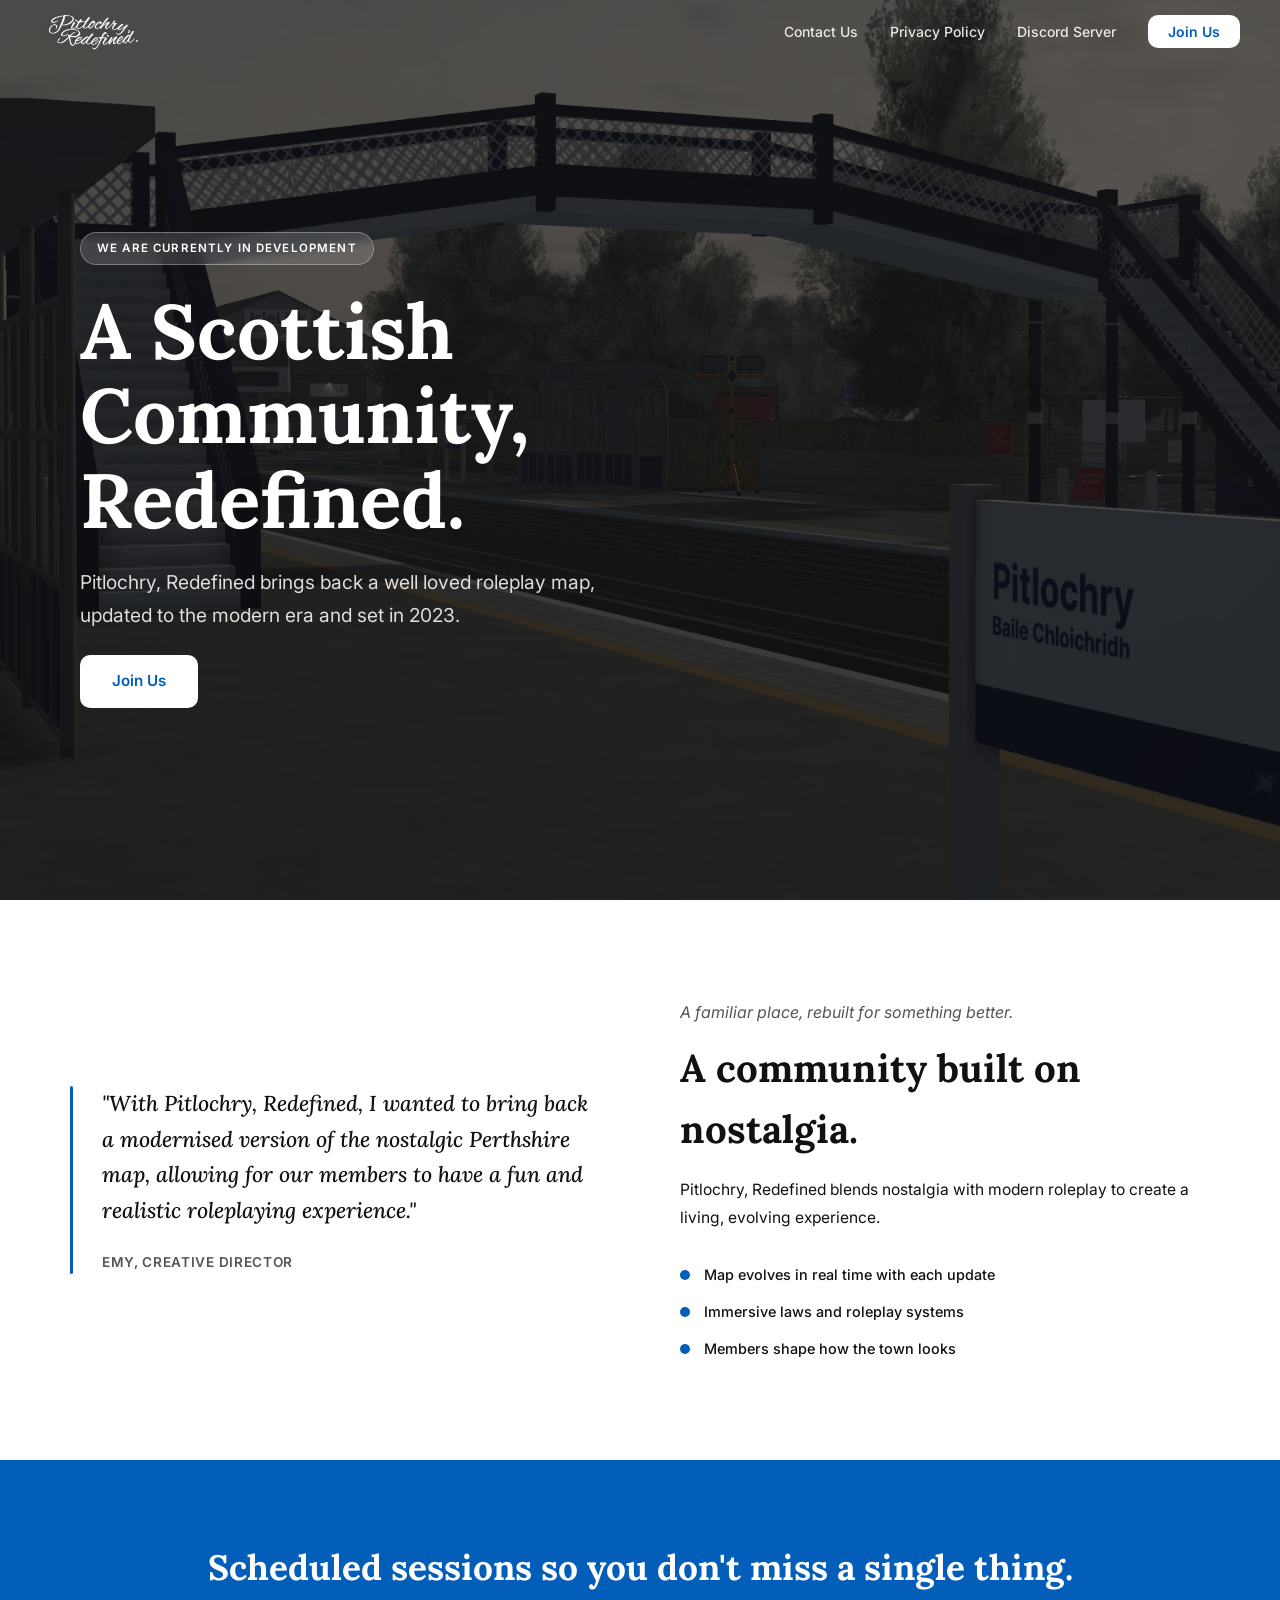
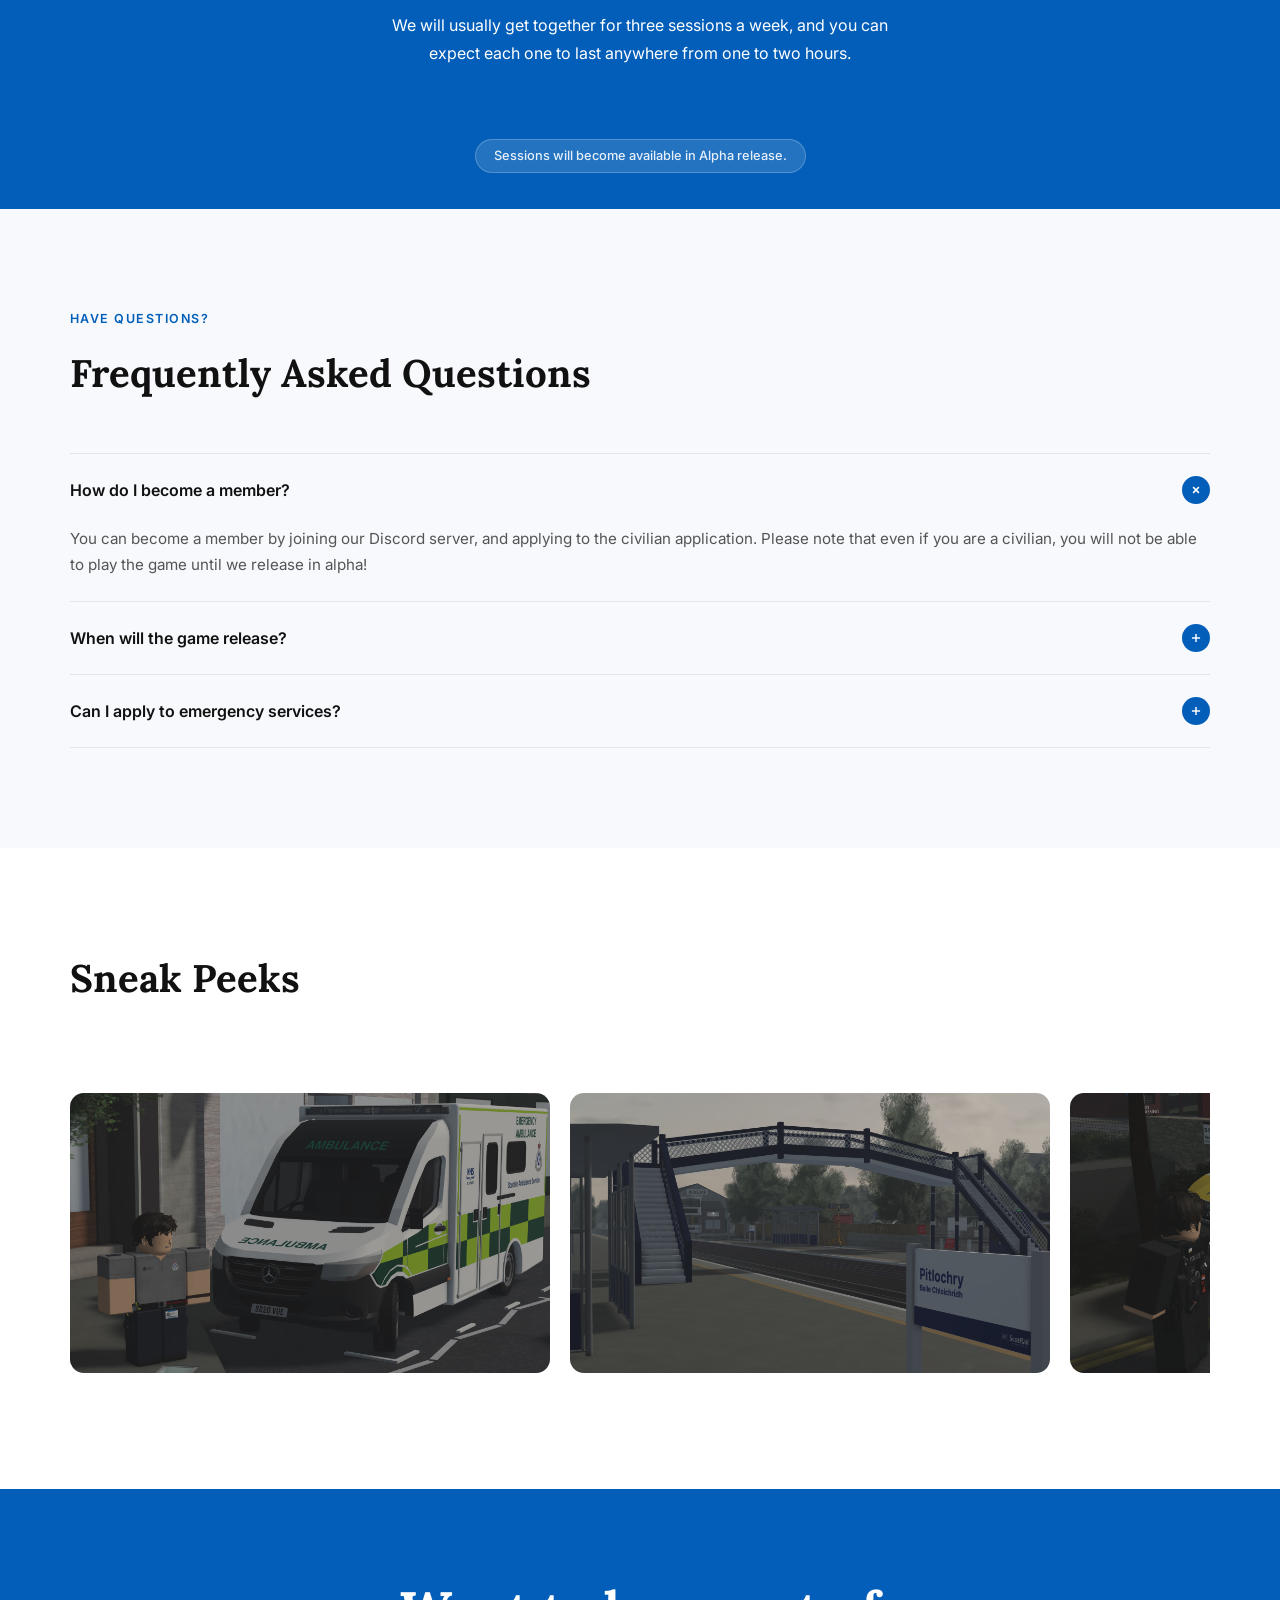
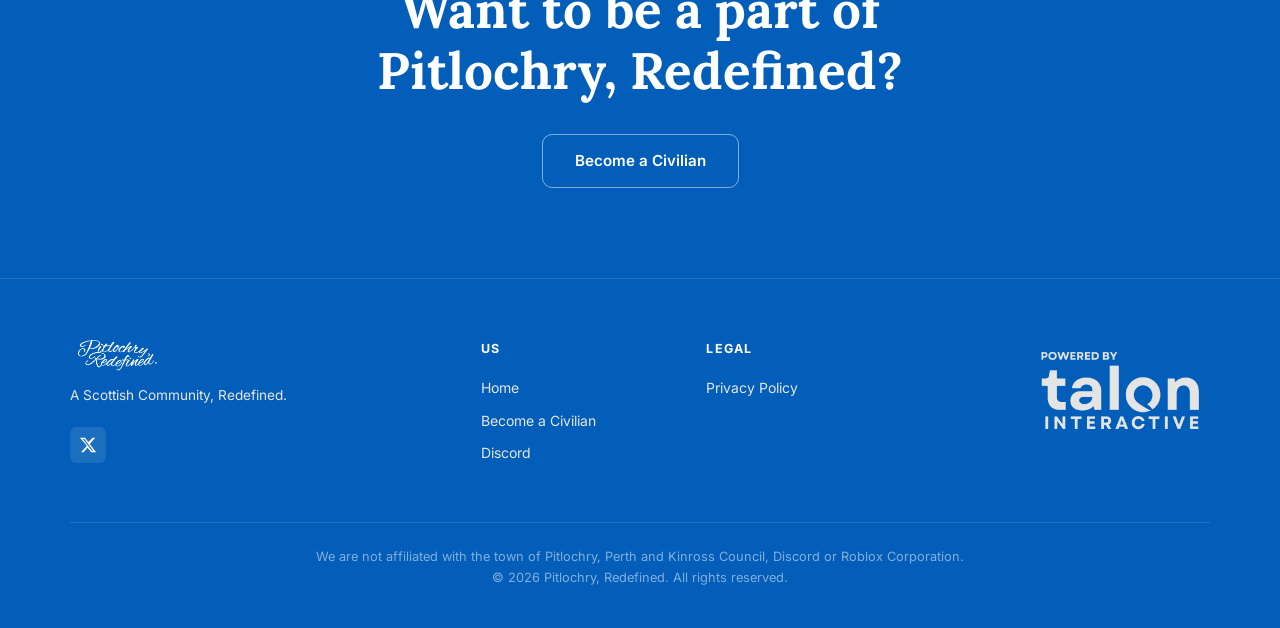
==== commit 4ea4d7e3: "Power by TI" ====
--- a/index.html
+++ b/index.html
@@ -19,237 +19,244 @@
   <link rel="stylesheet" href="assets/css/style.css">
 </head>
 <body>
-
-  <!-- ── NAVIGATION ── -->
-  <nav class="nav scrolled">
-    <a href="./">
-      <img src="assets/images/vhZIGYQIo3H8XacTa4x7ra0Ga8.png" alt="Pitlochry Redefined Logo" class="nav-logo">
-    </a>
-    <ul class="nav-links">
-      <li><a href="contact/">Contact Us</a></li>
-      <li><a href="privacy/">Privacy Policy</a></li>
-      <li><a href="https://discord.gg/PZc5ms5kN5" target="_blank" rel="noopener">Discord Server</a></li>
-      <li><a href="become-a-civilian/" class="nav-cta">Join Us</a></li>
-    </ul>
-    <button class="nav-toggle" aria-label="Toggle menu">
-      <span></span><span></span><span></span>
-    </button>
-  </nav>
-
-  <!-- Mobile nav -->
-  <div class="nav-mobile">
-    <a href="contact/">Contact Us</a>
-    <a href="privacy/">Privacy Policy</a>
-    <a href="https://discord.gg/PZc5ms5kN5" target="_blank" rel="noopener">Discord Server</a>
-    <a href="become-a-civilian/" class="nav-cta-mobile">Join Us</a>
-  </div>
-
-  <!-- ── HERO ── -->
-  <section class="hero">
-    <img
-      src="assets/images/JBRs4N1K5Z0zPjMIj72F0gr8xl8.png"
-      alt="Pitlochry town"
-      class="hero-bg"
-      loading="eager"
-    >
-    <div class="hero-overlay"></div>
-    <div class="hero-content">
-      <span class="hero-badge">WE ARE CURRENTLY IN DEVELOPMENT</span>
-      <h1>A Scottish Community,<br>Redefined.</h1>
-      <p class="hero-desc">
-        Pitlochry, Redefined brings back a well loved roleplay map, updated
-        to the modern era and set in 2023.
-      </p>
-      <a href="become-a-civilian/" class="btn btn-white">Join Us</a>
+    
+    <!-- ── NAVIGATION ── -->
+    <nav class="nav scrolled">
+        <a href="./">
+            <img src="assets/images/vhZIGYQIo3H8XacTa4x7ra0Ga8.png" alt="Pitlochry Redefined Logo" class="nav-logo">
+        </a>
+        <ul class="nav-links">
+            <li><a href="contact/">Contact Us</a></li>
+            <li><a href="privacy/">Privacy Policy</a></li>
+            <li><a href="https://discord.gg/PZc5ms5kN5" target="_blank" rel="noopener">Discord Server</a></li>
+            <li><a href="become-a-civilian/" class="nav-cta">Join Us</a></li>
+        </ul>
+        <button class="nav-toggle" aria-label="Toggle menu">
+            <span></span><span></span><span></span>
+        </button>
+    </nav>
+    
+    <!-- Mobile nav -->
+    <div class="nav-mobile">
+        <a href="contact/">Contact Us</a>
+        <a href="privacy/">Privacy Policy</a>
+        <a href="https://discord.gg/PZc5ms5kN5" target="_blank" rel="noopener">Discord Server</a>
+        <a href="become-a-civilian/" class="nav-cta-mobile">Join Us</a>
     </div>
-  </section>
-
-  <!-- ── INTRODUCTION ── -->
-  <section class="section-intro">
-    <div class="container">
-      <div class="intro-grid">
-
-        <div class="intro-quote reveal">
-          <blockquote>
-            "With Pitlochry, Redefined, I wanted to bring back a modernised version
-            of the nostalgic Perthshire map, allowing for our members to have a fun
-            and realistic roleplaying experience."
-          </blockquote>
-          <cite>Emy, Creative Director</cite>
-        </div>
-
-        <div class="intro-right">
-          <p class="section-sub reveal">A familiar place, rebuilt for something better.</p>
-          <h2 class="reveal reveal-delay-1">A community built on nostalgia.</h2>
-          <p class="section-desc reveal reveal-delay-2">
-            Pitlochry, Redefined blends nostalgia with modern roleplay to create a
-            living, evolving experience.
-          </p>
-          <ul class="features-list">
-            <li class="feature-item reveal reveal-delay-2">
-              <span class="feature-icon"></span>
-              Map evolves in real time with each update
-            </li>
-            <li class="feature-item reveal reveal-delay-3">
-              <span class="feature-icon"></span>
-              Immersive laws and roleplay systems
-            </li>
-            <li class="feature-item reveal reveal-delay-4">
-              <span class="feature-icon"></span>
-              Members shape how the town looks
-            </li>
-          </ul>
-        </div>
-
-      </div>
-    </div>
-  </section>
-
-  <!-- ── INFO BANNER ── -->
-  <section class="banner">
-    <div class="container">
-      <h3 class="reveal">Scheduled sessions so you don't miss a single thing.</h3>
-      <p class="reveal reveal-delay-1">
-      We will usually get together for three sessions a week, and you can expect each one to last anywhere from one to two hours.
-      </p>
-      <span class="badge-note reveal reveal-delay-2">Sessions will become available in Alpha release.</span>
-    </div>
-  </section>
-
-  <!-- ── FAQ ── -->
-  <section class="section-faq">
-    <div class="container">
-      <p class="section-label reveal">Have questions?</p>
-      <h2 class="reveal reveal-delay-1">Frequently Asked Questions</h2>
-
-      <div class="accordion reveal reveal-delay-2">
-
-        <div class="accordion-item open">
-          <button class="accordion-btn">
-            How do I become a member?
-            <span class="accordion-icon">
-              <svg viewBox="0 0 24 24"><line x1="12" y1="5" x2="12" y2="19"/><line x1="5" y1="12" x2="19" y2="12"/></svg>
-            </span>
-          </button>
-          <div class="accordion-body">
-            <p>
-              You can become a member by joining our Discord server, and applying to the civilian application.
-              Please note that even if you are a civilian, you will not be able to play the game until we release in alpha!
+    
+    <!-- ── HERO ── -->
+    <section class="hero">
+        <img
+            src="assets/images/JBRs4N1K5Z0zPjMIj72F0gr8xl8.png"
+            alt="Pitlochry town"
+            class="hero-bg"
+            loading="eager"
+            >
+            <div class="hero-overlay"></div>
+            <div class="hero-content">
+                <span class="hero-badge">WE ARE CURRENTLY IN DEVELOPMENT</span>
+                <h1>A Scottish Community,<br>Redefined.</h1>
+                <p class="hero-desc">
+                Pitlochry, Redefined brings back a well loved roleplay map, updated
+                to the modern era and set in 2023.
+                </p>
+                <a href="become-a-civilian/" class="btn btn-white">Join Us</a>
+            </div>
+    </section>
+    
+    <!-- ── INTRODUCTION ── -->
+    <section class="section-intro">
+        <div class="container">
+            <div class="intro-grid">
+                
+                <div class="intro-quote reveal">
+                    <blockquote>
+                        "With Pitlochry, Redefined, I wanted to bring back a modernised version
+                        of the nostalgic Perthshire map, allowing for our members to have a fun
+                        and realistic roleplaying experience."
+                    </blockquote>
+                    <cite>Emy, Creative Director</cite>
+                </div>
+                
+                <div class="intro-right">
+                    <p class="section-sub reveal">A familiar place, rebuilt for something better.</p>
+                    <h2 class="reveal reveal-delay-1">A community built on nostalgia.</h2>
+                    <p class="section-desc reveal reveal-delay-2">
+                    Pitlochry, Redefined blends nostalgia with modern roleplay to create a
+                    living, evolving experience.
+                    </p>
+                    <ul class="features-list">
+                        <li class="feature-item reveal reveal-delay-2">
+                            <span class="feature-icon"></span>
+                            Map evolves in real time with each update
+                        </li>
+                        <li class="feature-item reveal reveal-delay-3">
+                            <span class="feature-icon"></span>
+                            Immersive laws and roleplay systems
+                        </li>
+                        <li class="feature-item reveal reveal-delay-4">
+                            <span class="feature-icon"></span>
+                            Members shape how the town looks
+                        </li>
+                    </ul>
+                </div>
+                
+            </div>
+        </div>
+    </section>
+    
+    <!-- ── INFO BANNER ── -->
+    <section class="banner">
+        <div class="container">
+            <h3 class="reveal">Scheduled sessions so you don't miss a single thing.</h3>
+            <p class="reveal reveal-delay-1">
+            We will usually get together for three sessions a week, and you can expect each one to last anywhere from one to two hours.
             </p>
-          </div>
-        </div>
-
-        <div class="accordion-item">
-          <button class="accordion-btn">
-            When will the game release?
-            <span class="accordion-icon">
-              <svg viewBox="0 0 24 24"><line x1="12" y1="5" x2="12" y2="19"/><line x1="5" y1="12" x2="19" y2="12"/></svg>
-            </span>
-          </button>
-          <div class="accordion-body">
-            <p>
-              We are currently in development. Follow our Discord server for the latest updates on our alpha release date.
-            </p>
-          </div>
-        </div>
-
-        <div class="accordion-item">
-          <button class="accordion-btn">
-            Can I apply to emergency services?
-            <span class="accordion-icon">
-              <svg viewBox="0 0 24 24"><line x1="12" y1="5" x2="12" y2="19"/><line x1="5" y1="12" x2="19" y2="12"/></svg>
-            </span>
-          </button>
-          <div class="accordion-body">
-            <p>
-              Emergency service applications will open closer to our alpha release. Join our Discord to be notified when these open.
-            </p>
-          </div>
-        </div>
-
-      </div>
-    </div>
-  </section>
-
-  <!-- ── GALLERY ── -->
-  <section class="section-gallery">
-    <div class="container">
-      <div class="section-header">
-        <h2 class="reveal">Sneak Peeks</h2>
-        <p class="section-sub reveal reveal-delay-1">Come have a look at Pitlochry, Redefined before alpha release.</p>
-      </div>
-    </div>
-    <div class="container">
-      <div class="gallery-scroll reveal reveal-delay-2">
-        <div class="gallery-item">
-          <img src="assets/images/j0wy1hNr106jGSIfOgqHAaLtQ.png" alt="Pitlochry, Redefined gameplay preview" loading="lazy">
-        </div>
-        <div class="gallery-item">
-          <img src="assets/images/JBRs4N1K5Z0zPjMIj72F0gr8xl8.png" alt="Pitlochry town view" loading="lazy">
-        </div>
-        <div class="gallery-item">
-          <img src="assets/images/jZXnC7DBKocMxKdpzCzB452Shg.png" alt="Pitlochry, Redefined preview" loading="lazy">
-        </div>
-        <div class="gallery-item">
-          <img src="assets/images/pTCsPnyDhlPYK5dN1d6Gvh52To.png" alt="Scottish house in Pitlochry" loading="lazy">
-        </div>
-        <div class="gallery-item">
-          <img src="assets/images/HtPm9lY53hHjGghQ9ZasD6tJ4.png" alt="Aerial view of Pitlochry" loading="lazy">
-        </div>
-        <div class="gallery-item">
-          <img src="assets/images/rfxo6LZACQlX3itlfHhlQKc.png" alt="Pitlochry, Redefined preview" loading="lazy">
-        </div>
-      </div>
-    </div>
-  </section>
-
-  <!-- ── CTA BANNER ── -->
-  <section class="cta-banner">
-    <div class="container">
-      <h2 class="reveal">Want to be a part of<br>Pitlochry, Redefined?</h2>
-      <a href="become-a-civilian/" class="btn btn-outline-white reveal reveal-delay-1">Become a Civilian</a>
-    </div>
-  </section>
-
-  <!-- ── FOOTER ── -->
-  <footer class="footer">
-    <div class="container">
-      <div class="footer-inner">
-        <div class="footer-brand">
-          <a href="./">
-            <img src="assets/images/vhZIGYQIo3H8XacTa4x7ra0Ga8.png" alt="Pitlochry Redefined Logo">
-          </a>
-          <p>A Scottish Community, Redefined.</p>
-          <div class="footer-social">
-            <a href="https://x.com/rblxpitlochry" target="_blank" rel="noopener" aria-label="Twitter / X">
-              <svg viewBox="0 0 24 24" xmlns="http://www.w3.org/2000/svg">
-                <path d="M18.244 2.25h3.308l-7.227 8.26 8.502 11.24H16.17l-4.714-6.231-5.401 6.231H2.742l7.727-8.833L1.254 2.25H8.08l4.258 5.624 5.906-5.624zm-1.161 17.52h1.833L7.084 4.126H5.117z"/>
-              </svg>
-            </a>
-          </div>
-        </div>
-
-        <div class="footer-col">
-          <h5>Us</h5>
-          <a href="./">Home</a>
-          <a href="become-a-civilian/">Become a Civilian</a>
-          <a href="https://discord.gg/PZc5ms5kN5" target="_blank" rel="noopener">Discord</a>
-        </div>
-
-        <div class="footer-col">
-          <h5>Legal</h5>
-          <a href="privacy/">Privacy Policy</a>
-        </div>
-      </div>
-
-      <div class="footer-bottom">
-          <p>We are not affilated with the town of Pitlochry, Perth and Kinross Council, Discord or Roblox Corporation.</p>
-        &copy; <span id="year"></span> Pitlochry, Redefined. All rights reserved.
-      </div>
-    </div>
-  </footer>
-
-  <script src="assets/js/main.js"></script>
-  <script>document.getElementById('year').textContent = new Date().getFullYear();</script>
-</body>
+            <span class="badge-note reveal reveal-delay-2">Sessions will become available in Alpha release.</span>
+        </div>
+    </section>
+    
+    <!-- ── FAQ ── -->
+    <section class="section-faq">
+        <div class="container">
+            <p class="section-label reveal">Have questions?</p>
+            <h2 class="reveal reveal-delay-1">Frequently Asked Questions</h2>
+            
+            <div class="accordion reveal reveal-delay-2">
+                
+                <div class="accordion-item open">
+                    <button class="accordion-btn">
+                        How do I become a member?
+                        <span class="accordion-icon">
+                            <svg viewBox="0 0 24 24"><line x1="12" y1="5" x2="12" y2="19"/><line x1="5" y1="12" x2="19" y2="12"/></svg>
+                        </span>
+                    </button>
+                    <div class="accordion-body">
+                        <p>
+                        You can become a member by joining our Discord server, and applying to the civilian application.
+                        Please note that even if you are a civilian, you will not be able to play the game until we release in alpha!
+                        </p>
+                    </div>
+                </div>
+                
+                <div class="accordion-item">
+                    <button class="accordion-btn">
+                        When will the game release?
+                        <span class="accordion-icon">
+                            <svg viewBox="0 0 24 24"><line x1="12" y1="5" x2="12" y2="19"/><line x1="5" y1="12" x2="19" y2="12"/></svg>
+                        </span>
+                    </button>
+                    <div class="accordion-body">
+                        <p>
+                        We are currently in development. Follow our Discord server for the latest updates on our alpha release date.
+                        </p>
+                    </div>
+                </div>
+                
+                <div class="accordion-item">
+                    <button class="accordion-btn">
+                        Can I apply to emergency services?
+                        <span class="accordion-icon">
+                            <svg viewBox="0 0 24 24"><line x1="12" y1="5" x2="12" y2="19"/><line x1="5" y1="12" x2="19" y2="12"/></svg>
+                        </span>
+                    </button>
+                    <div class="accordion-body">
+                        <p>
+                        Emergency service applications will open closer to our alpha release. Join our Discord to be notified when these open.
+                        </p>
+                    </div>
+                </div>
+                
+            </div>
+        </div>
+    </section>
+    
+    <!-- ── GALLERY ── -->
+    <section class="section-gallery">
+        <div class="container">
+            <div class="section-header">
+                <h2 class="reveal">Sneak Peeks</h2>
+                <p class="section-sub reveal reveal-delay-1">Come have a look at Pitlochry, Redefined before alpha release.</p>
+            </div>
+        </div>
+        <div class="container">
+            <div class="gallery-scroll reveal reveal-delay-2">
+                <div class="gallery-item">
+                    <img src="assets/images/j0wy1hNr106jGSIfOgqHAaLtQ.png" alt="Pitlochry, Redefined gameplay preview" loading="lazy">
+                </div>
+                <div class="gallery-item">
+                    <img src="assets/images/JBRs4N1K5Z0zPjMIj72F0gr8xl8.png" alt="Pitlochry town view" loading="lazy">
+                </div>
+                <div class="gallery-item">
+                    <img src="assets/images/jZXnC7DBKocMxKdpzCzB452Shg.png" alt="Pitlochry, Redefined preview" loading="lazy">
+                </div>
+                <div class="gallery-item">
+                    <img src="assets/images/pTCsPnyDhlPYK5dN1d6Gvh52To.png" alt="Scottish house in Pitlochry" loading="lazy">
+                </div>
+                <div class="gallery-item">
+                    <img src="assets/images/HtPm9lY53hHjGghQ9ZasD6tJ4.png" alt="Aerial view of Pitlochry" loading="lazy">
+                </div>
+                <div class="gallery-item">
+                    <img src="assets/images/rfxo6LZACQlX3itlfHhlQKc.png" alt="Pitlochry, Redefined preview" loading="lazy">
+                </div>
+            </div>
+        </div>
+    </section>
+    
+    <!-- ── CTA BANNER ── -->
+    <section class="cta-banner">
+        <div class="container">
+            <h2 class="reveal">Want to be a part of<br>Pitlochry, Redefined?</h2>
+            <a href="become-a-civilian/" class="btn btn-outline-white reveal reveal-delay-1">Become a Civilian</a>
+        </div>
+    </section>
+    
+    <!-- ── FOOTER ── -->
+    <footer class="footer">
+        <div class="container">
+            <div class="footer-inner">
+                <div class="footer-brand">
+                    <a href="./">
+                        <img src="assets/images/vhZIGYQIo3H8XacTa4x7ra0Ga8.png" alt="Pitlochry Redefined Logo">
+                    </a>
+                    <p>A Scottish Community, Redefined.</p>
+                    <div class="footer-social">
+                        <a href="https://x.com/rblxpitlochry" target="_blank" rel="noopener" aria-label="Twitter / X">
+                            <svg viewBox="0 0 24 24" xmlns="http://www.w3.org/2000/svg">
+                                <path d="M18.244 2.25h3.308l-7.227 8.26 8.502 11.24H16.17l-4.714-6.231-5.401 6.231H2.742l7.727-8.833L1.254 2.25H8.08l4.258 5.624 5.906-5.624zm-1.161 17.52h1.833L7.084 4.126H5.117z"/>
+                            </svg>
+                        </a>
+                    </div>
+                </div>
+                
+                <div class="footer-col">
+                    <h5>Us</h5>
+                    <a href="./">Home</a>
+                    <a href="become-a-civilian/">Become a Civilian</a>
+                    <a href="https://discord.gg/PZc5ms5kN5" target="_blank" rel="noopener">Discord</a>
+                </div>
+                
+                <div class="footer-col">
+                    <h5>Legal</h5>
+                    <a href="privacy/">Privacy Policy</a>
+                </div>
+                
+                <div class="footer-col footer-talon">
+                    <a href="https://www.taloninteractive.co.uk" target="_blank" rel="noopener">
+                        <img src="assets/images/HE73bdkaBFjefkao834m.png" alt="Powered by Talon Interactive" class="talon-logo">
+                    </a>
+                </div>
+            </div>
+            
+            <div class="footer-bottom">
+                <p>We are not affiliated with the town of Pitlochry, Perth and Kinross Council, Discord or Roblox Corporation.</p>
+                &copy; <span id="year"></span> Pitlochry, Redefined. All rights reserved.
+            </div>
+        </div>
+    </footer>
+    
+    <script src="assets/js/main.js"></script>
+
+      <script>document.getElementById('year').textContent = new Date().getFullYear();</script>
+    </body>
 </html>
--- a/assets/css/style.css
+++ b/assets/css/style.css
@@ -1,7 +1,3 @@
-/* ============================================================
-   Pitlochry, Redefined — Global Stylesheet
-   ============================================================ */
-
 /* --- Google Fonts ----------------------------------------- */
 @import url('https://fonts.googleapis.com/css2?family=Alex+Brush&family=Inter:wght@400;500;600&family=Lora:ital,wght@0,400;0,500;0,600;0,700;1,400;1,600&display=swap');
 
@@ -83,6 +79,19 @@
   transition: background 0.3s, box-shadow 0.3s;
 }
 .nav.scrolled {
+  background: rgba(2, 94, 184, 0.97);
+  backdrop-filter: blur(12px);
+  box-shadow: 0 2px 20px rgba(0,0,0,0.25);
+}
+.nav-blue {
+  position: fixed;
+  top: 0; left: 0; right: 0;
+  z-index: 100;
+  padding: 0 40px;
+  height: 64px;
+  display: flex;
+  align-items: center;
+  justify-content: space-between;
   background: rgba(2, 94, 184, 0.97);
   backdrop-filter: blur(12px);
   box-shadow: 0 2px 20px rgba(0,0,0,0.25);
@@ -557,24 +566,29 @@
   padding: 60px 0 40px;
   color: var(--white);
 }
+
 .footer-inner {
   display: grid;
-  grid-template-columns: 2fr 1fr 1fr;
-  gap: 60px;
+  /* Updated to 4 columns to match mockup */
+  grid-template-columns: 2fr 1fr 1fr 1.5fr;
+  gap: 40px;
   align-items: start;
   margin-bottom: 48px;
 }
+
 .footer-brand img {
   height: 32px;
   width: auto;
   margin-bottom: 14px;
 }
+
 .footer-brand p {
   font-size: 0.85rem;
   color: var(--off-white);
   line-height: 1.6;
   margin-bottom: 20px;
 }
+
 .footer-social a {
   display: inline-flex;
   align-items: center;
@@ -585,8 +599,10 @@
   background: rgba(255,255,255,0.1);
   transition: background 0.2s;
 }
+
 .footer-social a:hover { background: rgba(255,255,255,0.22); }
 .footer-social svg { width: 18px; height: 18px; fill: var(--white); }
+
 .footer-col h5 {
   font-size: 0.78rem;
   font-weight: 700;
@@ -595,6 +611,7 @@
   color: var(--white);
   margin-bottom: 18px;
 }
+
 .footer-col a {
   display: block;
   font-size: 0.875rem;
@@ -602,7 +619,25 @@
   margin-bottom: 10px;
   transition: color 0.2s;
 }
+
 .footer-col a:hover { color: var(--white); }
+
+/* Talon Specific Styling */
+.footer-talon {
+  display: flex;
+  justify-content: flex-end; /* Aligns to the far right */
+}
+
+.talon-logo {
+  max-width: 180px; /* Adjust width to suit your visual preference */
+  height: auto;
+  transition: opacity 0.2s;
+}
+
+.talon-logo:hover {
+  opacity: 1;
+}
+
 .footer-bottom {
   border-top: 1px solid rgba(255,255,255,0.12);
   padding-top: 24px;
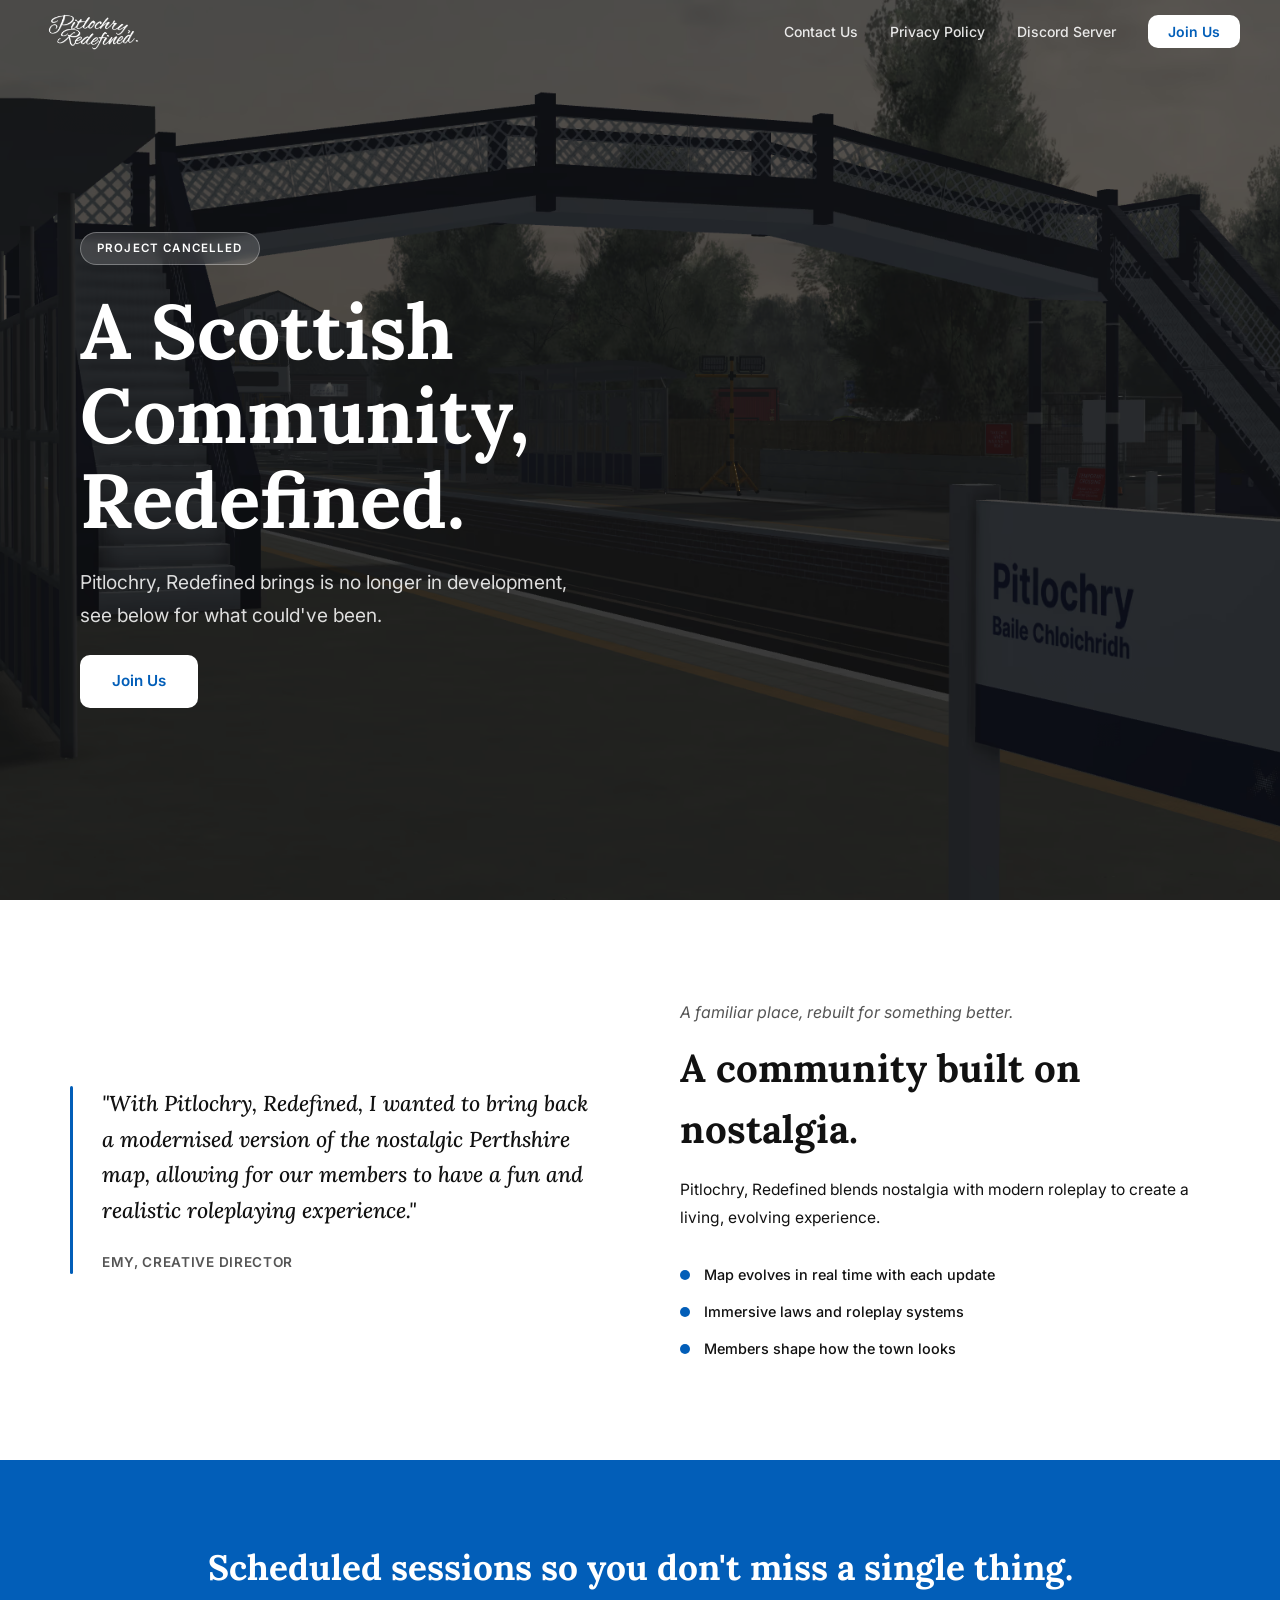
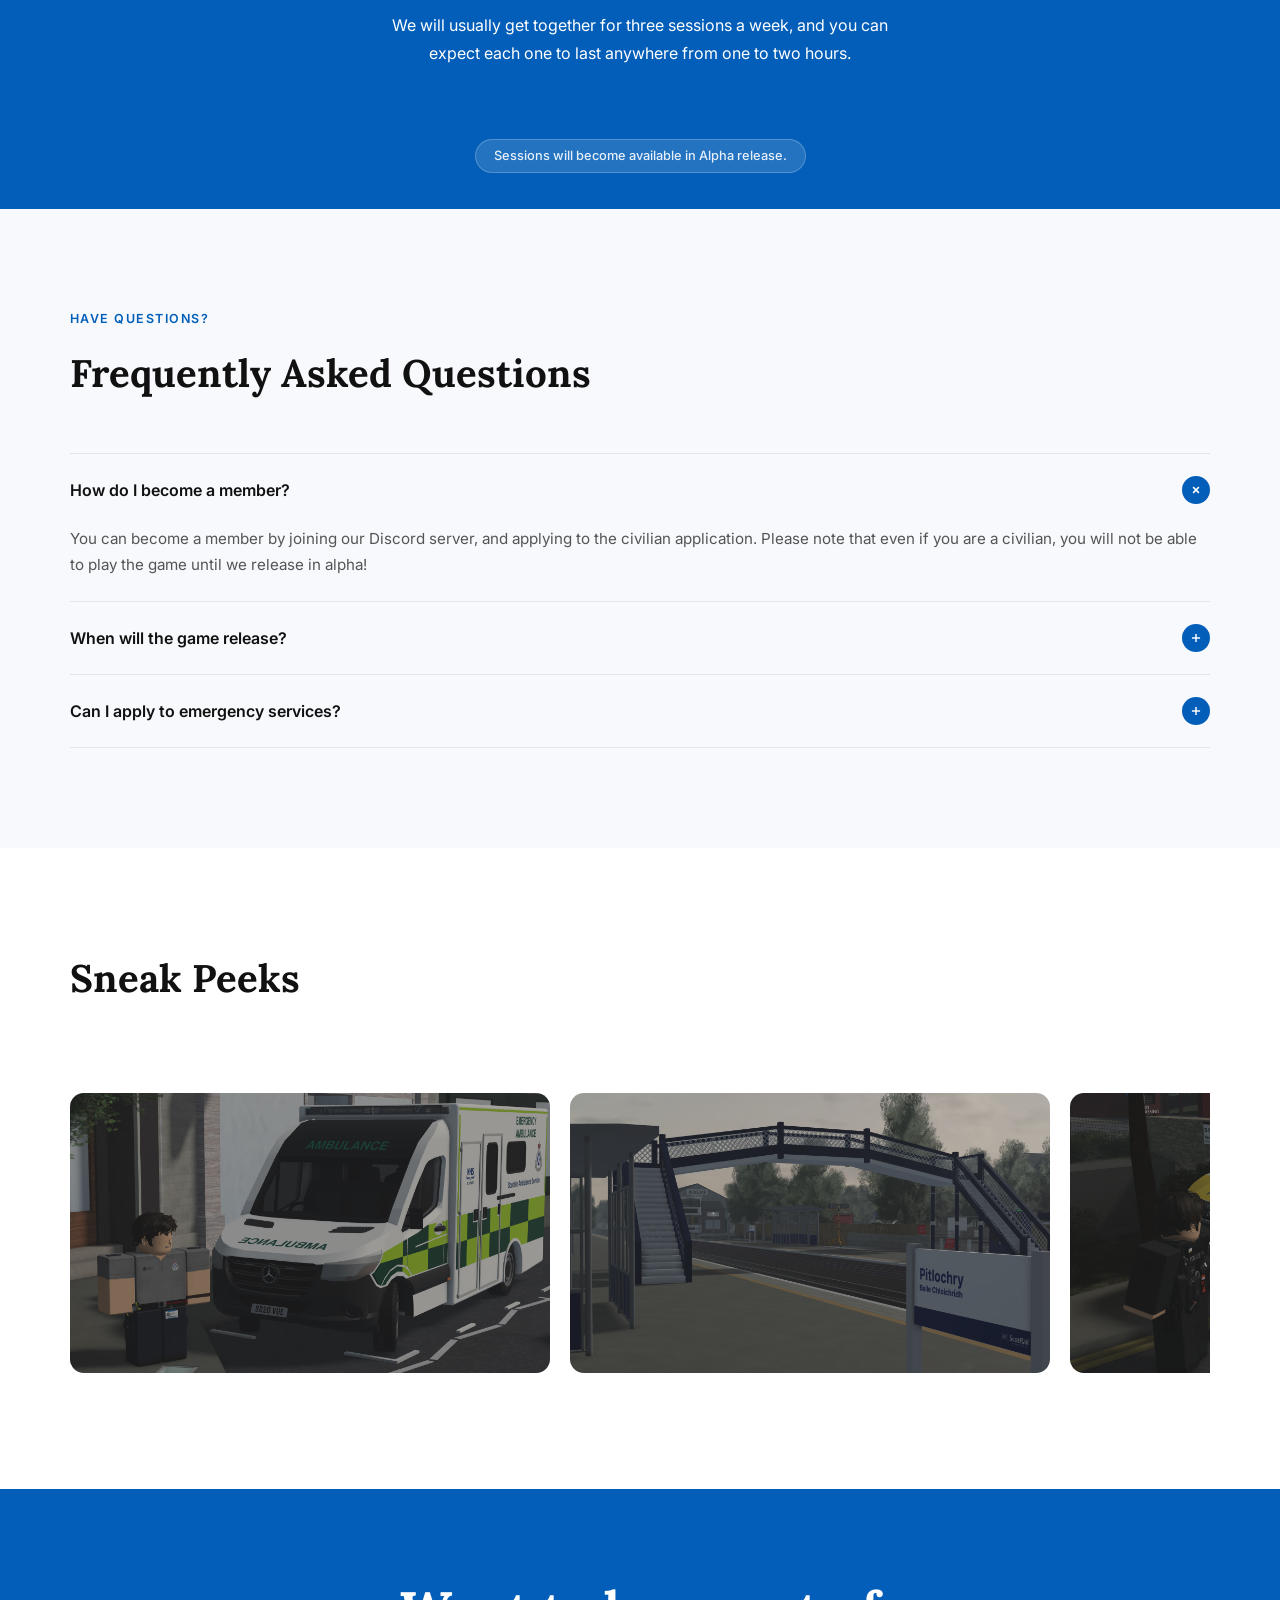
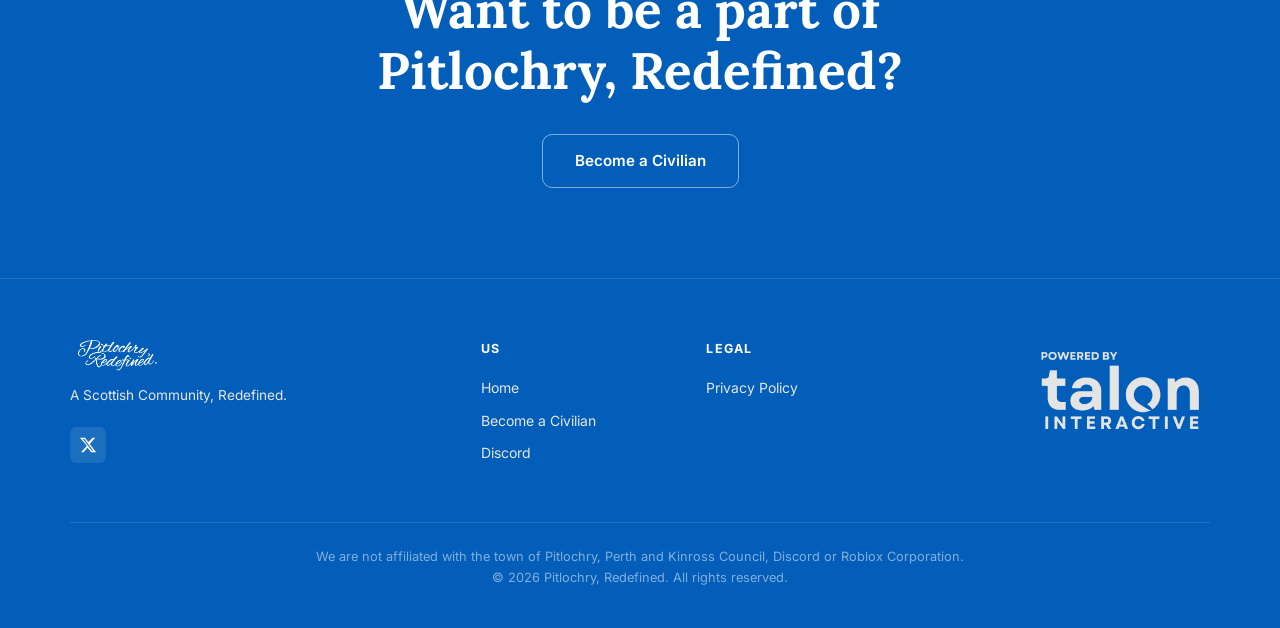
==== commit e8fdf141: "Update index.html" ====
--- a/index.html
+++ b/index.html
@@ -28,7 +28,7 @@
         <ul class="nav-links">
             <li><a href="contact/">Contact Us</a></li>
             <li><a href="privacy/">Privacy Policy</a></li>
-            <li><a href="https://discord.gg/PZc5ms5kN5" target="_blank" rel="noopener">Discord Server</a></li>
+            <li><a href="https://discord.gg/" target="_blank" rel="noopener">Discord Server</a></li>
             <li><a href="become-a-civilian/" class="nav-cta">Join Us</a></li>
         </ul>
         <button class="nav-toggle" aria-label="Toggle menu">
@@ -40,7 +40,7 @@
     <div class="nav-mobile">
         <a href="contact/">Contact Us</a>
         <a href="privacy/">Privacy Policy</a>
-        <a href="https://discord.gg/PZc5ms5kN5" target="_blank" rel="noopener">Discord Server</a>
+        <a href="https://discord.gg/" target="_blank" rel="noopener">Discord Server</a>
         <a href="become-a-civilian/" class="nav-cta-mobile">Join Us</a>
     </div>
     
@@ -54,11 +54,11 @@
             >
             <div class="hero-overlay"></div>
             <div class="hero-content">
-                <span class="hero-badge">WE ARE CURRENTLY IN DEVELOPMENT</span>
+                <span class="hero-badge">PROJECT CANCELLED</span>
                 <h1>A Scottish Community,<br>Redefined.</h1>
                 <p class="hero-desc">
-                Pitlochry, Redefined brings back a well loved roleplay map, updated
-                to the modern era and set in 2023.
+                Pitlochry, Redefined brings is no longer in development, see
+                below for what could've been.
                 </p>
                 <a href="become-a-civilian/" class="btn btn-white">Join Us</a>
             </div>
